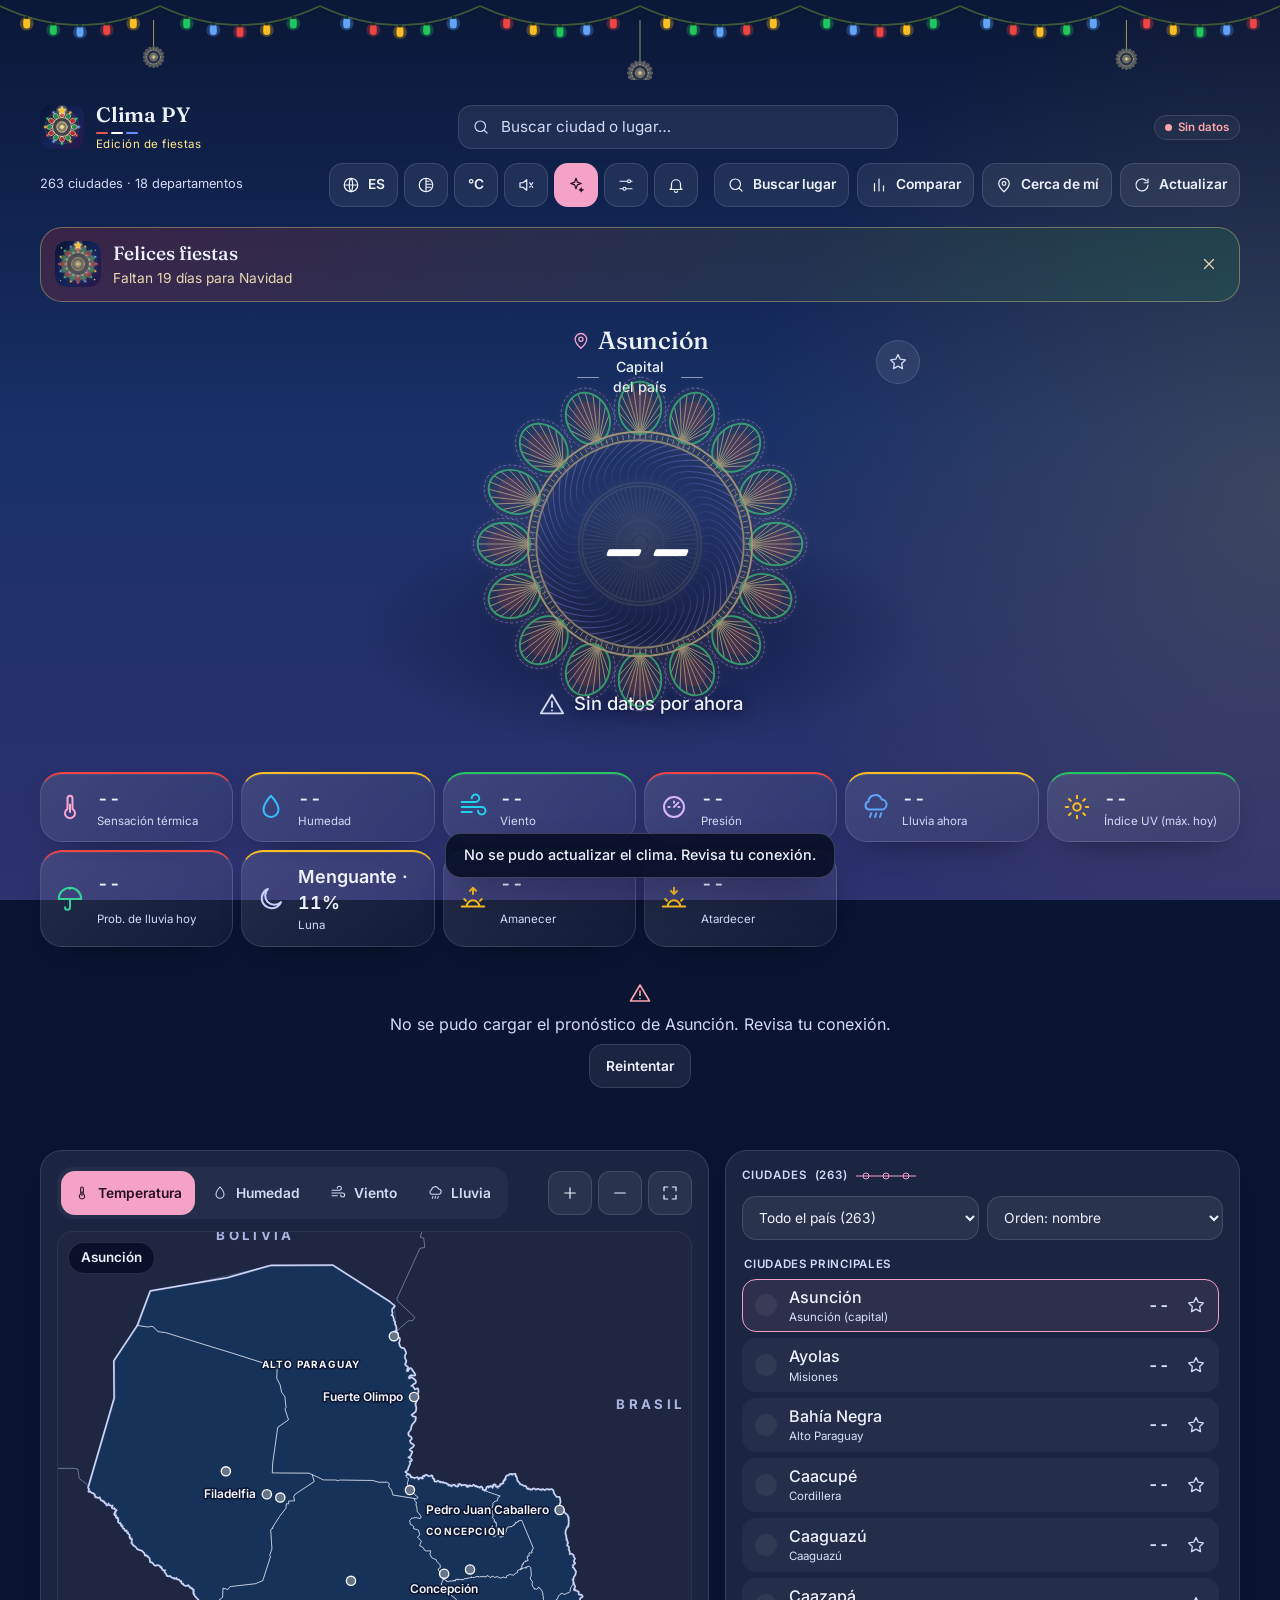
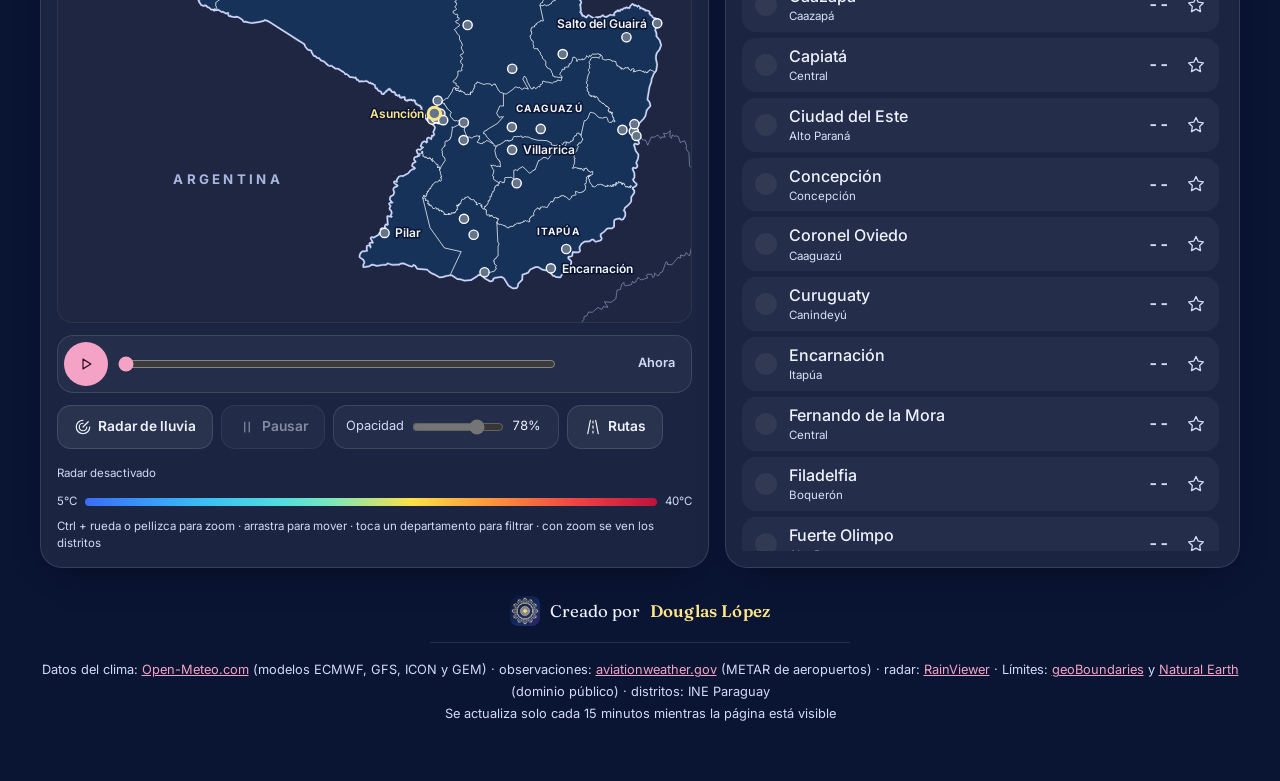
==== index.html @ 815d09cd "Firma del creador en el pie de página «Creado por Douglas López», con el ñandutí y en la tipografía " ====
<!DOCTYPE html>
<html lang="es">
<head>
<meta charset="UTF-8">
<meta name="viewport" content="width=device-width, initial-scale=1">
<meta name="color-scheme" content="dark light">
<meta name="theme-color" content="#0a1433">
<title>Clima PY</title>
<meta name="description" content="Clima PY: pronóstico y mapa del tiempo de las ciudades de Paraguay">
<meta name="application-name" content="Clima PY">
<meta name="apple-mobile-web-app-title" content="Clima PY">
<link rel="manifest" href="manifest.webmanifest">
<link rel="icon" href="icono.svg" type="image/svg+xml">
<link rel="alternate icon" href="icono-192.png" type="image/png">
<link rel="apple-touch-icon" href="apple-touch-icon.png">
<script>try{document.documentElement.dataset.tema=localStorage.getItem("clima-py-tema")==="claro"?"claro":"oscuro"}catch(e){}</script>
<link rel="preload" href="fonts/fraunces-latin-wght-normal.woff2" as="font" type="font/woff2" crossorigin>
<link rel="stylesheet" href="estilos.css">
</head>
<body>
<!-- NANDUTI:INICIO -->
<svg id="nanduti-sprite" width="0" height="0" style="position:absolute" aria-hidden="true" focusable="false"><defs><radialGradient id="ndPortadaBrillo" cx=".5" cy=".5" r=".5"><stop offset="0" style="stop-color:var(--nd-centro);stop-opacity:.5"/><stop offset="1" style="stop-color:var(--nd-centro);stop-opacity:0"/></radialGradient><symbol id="nanduti-portada" viewBox="0 0 200 200"><circle cx="100" cy="100" r="52" fill="url(#ndPortadaBrillo)"/><g fill="none" stroke-linecap="round" stroke-linejoin="round"><path d="M100.00 9.97A8.53 7.50 -90.00 1 0 100.00 27.02A8.53 7.50 -90.00 1 0 100.00 9.97ZM134.45 16.83A8.53 7.50 -67.50 1 0 127.93 32.58A8.53 7.50 -67.50 1 0 134.45 16.83ZM163.66 36.34A8.53 7.50 -45.00 1 0 151.60 48.40A8.53 7.50 -45.00 1 0 163.66 36.34ZM183.17 65.55A8.53 7.50 -22.50 1 0 167.42 72.07A8.53 7.50 -22.50 1 0 183.17 65.55ZM190.03 100.00A8.53 7.50 0.00 1 0 172.97 100.00A8.53 7.50 0.00 1 0 190.03 100.00ZM183.17 134.45A8.53 7.50 22.50 1 0 167.42 127.93A8.53 7.50 22.50 1 0 183.17 134.45ZM163.66 163.66A8.53 7.50 45.00 1 0 151.60 151.60A8.53 7.50 45.00 1 0 163.66 163.66ZM134.45 183.17A8.53 7.50 67.50 1 0 127.93 167.42A8.53 7.50 67.50 1 0 134.45 183.17ZM100.00 190.03A8.53 7.50 90.00 1 0 100.00 172.97A8.53 7.50 90.00 1 0 100.00 190.03ZM65.55 183.17A8.53 7.50 112.50 1 0 72.07 167.42A8.53 7.50 112.50 1 0 65.55 183.17ZM36.34 163.66A8.53 7.50 135.00 1 0 48.40 151.60A8.53 7.50 135.00 1 0 36.34 163.66ZM16.83 134.45A8.53 7.50 157.50 1 0 32.58 127.93A8.53 7.50 157.50 1 0 16.83 134.45ZM9.97 100.00A8.53 7.50 180.00 1 0 27.02 100.00A8.53 7.50 180.00 1 0 9.97 100.00ZM16.83 65.55A8.53 7.50 202.50 1 0 32.58 72.07A8.53 7.50 202.50 1 0 16.83 65.55ZM36.34 36.34A8.53 7.50 225.00 1 0 48.40 48.40A8.53 7.50 225.00 1 0 36.34 36.34ZM65.55 16.83A8.53 7.50 247.50 1 0 72.07 32.58A8.53 7.50 247.50 1 0 65.55 16.83Z" style="fill:var(--nd-petalo);fill-opacity:var(--nd-relleno-op,.22)" stroke="none"/><path d="M100.00 36.00L87.70 22.76M100.00 36.00L87.68 17.37M100.00 36.00L89.16 12.29M100.00 36.00L91.95 8.14M100.00 36.00L95.71 5.44M100.00 36.00L100.00 4.50M100.00 36.00L104.29 5.44M100.00 36.00L108.05 8.14M100.00 36.00L110.84 12.29M100.00 36.00L112.32 17.37M100.00 36.00L112.30 22.76M124.49 40.87L118.19 23.94M124.49 40.87L120.24 18.94M124.49 40.87L123.55 14.81M124.49 40.87L127.71 12.06M124.49 40.87L132.23 11.00M124.49 40.87L136.55 11.77M124.49 40.87L140.15 14.28M124.49 40.87L142.59 18.22M124.49 40.87L143.58 23.11M124.49 40.87L143.00 28.37M124.49 40.87L140.92 33.35M145.25 54.75L145.92 36.69M145.25 54.75L149.72 32.86M145.25 54.75L154.35 30.31M145.25 54.75L159.26 29.35M145.25 54.75L163.83 30.10M145.25 54.75L167.53 32.47M145.25 54.75L169.90 36.17M145.25 54.75L170.65 40.74M145.25 54.75L169.69 45.65M145.25 54.75L167.14 50.28M145.25 54.75L163.31 54.08M159.13 75.51L166.65 59.08M159.13 75.51L171.63 57.00M159.13 75.51L176.89 56.42M159.13 75.51L181.78 57.41M159.13 75.51L185.72 59.85M159.13 75.51L188.23 63.45M159.13 75.51L189.00 67.77M159.13 75.51L187.94 72.29M159.13 75.51L185.19 76.45M159.13 75.51L181.06 79.76M159.13 75.51L176.06 81.81M164.00 100.00L177.24 87.70M164.00 100.00L182.63 87.68M164.00 100.00L187.71 89.16M164.00 100.00L191.86 91.95M164.00 100.00L194.56 95.71M164.00 100.00L195.50 100.00M164.00 100.00L194.56 104.29M164.00 100.00L191.86 108.05M164.00 100.00L187.71 110.84M164.00 100.00L182.63 112.32M164.00 100.00L177.24 112.30M159.13 124.49L176.06 118.19M159.13 124.49L181.06 120.24M159.13 124.49L185.19 123.55M159.13 124.49L187.94 127.71M159.13 124.49L189.00 132.23M159.13 124.49L188.23 136.55M159.13 124.49L185.72 140.15M159.13 124.49L181.78 142.59M159.13 124.49L176.89 143.58M159.13 124.49L171.63 143.00M159.13 124.49L166.65 140.92M145.25 145.25L163.31 145.92M145.25 145.25L167.14 149.72M145.25 145.25L169.69 154.35M145.25 145.25L170.65 159.26M145.25 145.25L169.90 163.83M145.25 145.25L167.53 167.53M145.25 145.25L163.83 169.90M145.25 145.25L159.26 170.65M145.25 145.25L154.35 169.69M145.25 145.25L149.72 167.14M145.25 145.25L145.92 163.31M124.49 159.13L140.92 166.65M124.49 159.13L143.00 171.63M124.49 159.13L143.58 176.89M124.49 159.13L142.59 181.78M124.49 159.13L140.15 185.72M124.49 159.13L136.55 188.23M124.49 159.13L132.23 189.00M124.49 159.13L127.71 187.94M124.49 159.13L123.55 185.19M124.49 159.13L120.24 181.06M124.49 159.13L118.19 176.06M100.00 164.00L112.30 177.24M100.00 164.00L112.32 182.63M100.00 164.00L110.84 187.71M100.00 164.00L108.05 191.86M100.00 164.00L104.29 194.56M100.00 164.00L100.00 195.50M100.00 164.00L95.71 194.56M100.00 164.00L91.95 191.86M100.00 164.00L89.16 187.71M100.00 164.00L87.68 182.63M100.00 164.00L87.70 177.24M75.51 159.13L81.81 176.06M75.51 159.13L79.76 181.06M75.51 159.13L76.45 185.19M75.51 159.13L72.29 187.94M75.51 159.13L67.77 189.00M75.51 159.13L63.45 188.23M75.51 159.13L59.85 185.72M75.51 159.13L57.41 181.78M75.51 159.13L56.42 176.89M75.51 159.13L57.00 171.63M75.51 159.13L59.08 166.65M54.75 145.25L54.08 163.31M54.75 145.25L50.28 167.14M54.75 145.25L45.65 169.69M54.75 145.25L40.74 170.65M54.75 145.25L36.17 169.90M54.75 145.25L32.47 167.53M54.75 145.25L30.10 163.83M54.75 145.25L29.35 159.26M54.75 145.25L30.31 154.35M54.75 145.25L32.86 149.72M54.75 145.25L36.69 145.92M40.87 124.49L33.35 140.92M40.87 124.49L28.37 143.00M40.87 124.49L23.11 143.58M40.87 124.49L18.22 142.59M40.87 124.49L14.28 140.15M40.87 124.49L11.77 136.55M40.87 124.49L11.00 132.23M40.87 124.49L12.06 127.71M40.87 124.49L14.81 123.55M40.87 124.49L18.94 120.24M40.87 124.49L23.94 118.19M36.00 100.00L22.76 112.30M36.00 100.00L17.37 112.32M36.00 100.00L12.29 110.84M36.00 100.00L8.14 108.05M36.00 100.00L5.44 104.29M36.00 100.00L4.50 100.00M36.00 100.00L5.44 95.71M36.00 100.00L8.14 91.95M36.00 100.00L12.29 89.16M36.00 100.00L17.37 87.68M36.00 100.00L22.76 87.70M40.87 75.51L23.94 81.81M40.87 75.51L18.94 79.76M40.87 75.51L14.81 76.45M40.87 75.51L12.06 72.29M40.87 75.51L11.00 67.77M40.87 75.51L11.77 63.45M40.87 75.51L14.28 59.85M40.87 75.51L18.22 57.41M40.87 75.51L23.11 56.42M40.87 75.51L28.37 57.00M40.87 75.51L33.35 59.08M54.75 54.75L36.69 54.08M54.75 54.75L32.86 50.28M54.75 54.75L30.31 45.65M54.75 54.75L29.35 40.74M54.75 54.75L30.10 36.17M54.75 54.75L32.47 32.47M54.75 54.75L36.17 30.10M54.75 54.75L40.74 29.35M54.75 54.75L45.65 30.31M54.75 54.75L50.28 32.86M54.75 54.75L54.08 36.69M75.51 40.87L59.08 33.35M75.51 40.87L57.00 28.37M75.51 40.87L56.42 23.11M75.51 40.87L57.41 18.22M75.51 40.87L59.85 14.28M75.51 40.87L63.45 11.77M75.51 40.87L67.77 11.00M75.51 40.87L72.29 12.06M75.51 40.87L76.45 14.81M75.51 40.87L79.76 18.94M75.51 40.87L81.81 23.94" style="stroke:var(--nd-hilo)" stroke-width="0.55"/><path d="M100.00 4.50A15.50 12.50 -90.00 1 0 100.00 35.50A15.50 12.50 -90.00 1 0 100.00 4.50ZM136.55 11.77A15.50 12.50 -67.50 1 0 124.68 40.41A15.50 12.50 -67.50 1 0 136.55 11.77ZM167.53 32.47A15.50 12.50 -45.00 1 0 145.61 54.39A15.50 12.50 -45.00 1 0 167.53 32.47ZM188.23 63.45A15.50 12.50 -22.50 1 0 159.59 75.32A15.50 12.50 -22.50 1 0 188.23 63.45ZM195.50 100.00A15.50 12.50 0.00 1 0 164.50 100.00A15.50 12.50 0.00 1 0 195.50 100.00ZM188.23 136.55A15.50 12.50 22.50 1 0 159.59 124.68A15.50 12.50 22.50 1 0 188.23 136.55ZM167.53 167.53A15.50 12.50 45.00 1 0 145.61 145.61A15.50 12.50 45.00 1 0 167.53 167.53ZM136.55 188.23A15.50 12.50 67.50 1 0 124.68 159.59A15.50 12.50 67.50 1 0 136.55 188.23ZM100.00 195.50A15.50 12.50 90.00 1 0 100.00 164.50A15.50 12.50 90.00 1 0 100.00 195.50ZM63.45 188.23A15.50 12.50 112.50 1 0 75.32 159.59A15.50 12.50 112.50 1 0 63.45 188.23ZM32.47 167.53A15.50 12.50 135.00 1 0 54.39 145.61A15.50 12.50 135.00 1 0 32.47 167.53ZM11.77 136.55A15.50 12.50 157.50 1 0 40.41 124.68A15.50 12.50 157.50 1 0 11.77 136.55ZM4.50 100.00A15.50 12.50 180.00 1 0 35.50 100.00A15.50 12.50 180.00 1 0 4.50 100.00ZM11.77 63.45A15.50 12.50 202.50 1 0 40.41 75.32A15.50 12.50 202.50 1 0 11.77 63.45ZM32.47 32.47A15.50 12.50 225.00 1 0 54.39 54.39A15.50 12.50 225.00 1 0 32.47 32.47ZM63.45 11.77A15.50 12.50 247.50 1 0 75.32 40.41A15.50 12.50 247.50 1 0 63.45 11.77Z" style="stroke:var(--nd-anillo)" stroke-width="1.1"/><path d="M100.00 1.90A18.10 15.10 -90.00 1 0 100.00 38.10A18.10 15.10 -90.00 1 0 100.00 1.90ZM137.54 9.37A18.10 15.10 -67.50 1 0 123.69 42.81A18.10 15.10 -67.50 1 0 137.54 9.37ZM169.37 30.63A18.10 15.10 -45.00 1 0 143.77 56.23A18.10 15.10 -45.00 1 0 169.37 30.63ZM190.63 62.46A18.10 15.10 -22.50 1 0 157.19 76.31A18.10 15.10 -22.50 1 0 190.63 62.46ZM198.10 100.00A18.10 15.10 0.00 1 0 161.90 100.00A18.10 15.10 0.00 1 0 198.10 100.00ZM190.63 137.54A18.10 15.10 22.50 1 0 157.19 123.69A18.10 15.10 22.50 1 0 190.63 137.54ZM169.37 169.37A18.10 15.10 45.00 1 0 143.77 143.77A18.10 15.10 45.00 1 0 169.37 169.37ZM137.54 190.63A18.10 15.10 67.50 1 0 123.69 157.19A18.10 15.10 67.50 1 0 137.54 190.63ZM100.00 198.10A18.10 15.10 90.00 1 0 100.00 161.90A18.10 15.10 90.00 1 0 100.00 198.10ZM62.46 190.63A18.10 15.10 112.50 1 0 76.31 157.19A18.10 15.10 112.50 1 0 62.46 190.63ZM30.63 169.37A18.10 15.10 135.00 1 0 56.23 143.77A18.10 15.10 135.00 1 0 30.63 169.37ZM9.37 137.54A18.10 15.10 157.50 1 0 42.81 123.69A18.10 15.10 157.50 1 0 9.37 137.54ZM1.90 100.00A18.10 15.10 180.00 1 0 38.10 100.00A18.10 15.10 180.00 1 0 1.90 100.00ZM9.37 62.46A18.10 15.10 202.50 1 0 42.81 76.31A18.10 15.10 202.50 1 0 9.37 62.46ZM30.63 30.63A18.10 15.10 225.00 1 0 56.23 56.23A18.10 15.10 225.00 1 0 30.63 30.63ZM62.46 9.37A18.10 15.10 247.50 1 0 76.31 42.81A18.10 15.10 247.50 1 0 62.46 9.37Z" style="stroke:var(--nd-trama)" stroke-width="0.55" stroke-dasharray="1.2 1.8"/><path d="M136.00 100.00Q150.84 95.92 154.66 127.08M135.76 104.18Q150.97 101.85 151.15 133.24M135.03 108.30Q150.41 107.76 146.94 138.96M133.83 112.31Q149.17 113.56 142.10 144.14M132.17 116.16Q147.26 119.17 136.69 148.73M130.08 119.78Q144.71 124.53 130.79 152.66M127.58 123.14Q141.56 129.56 124.46 155.88M124.70 126.19Q137.85 134.18 117.81 158.34M121.50 128.88Q133.63 138.34 110.92 160.01M118.00 131.18Q128.95 141.99 103.88 160.88M114.26 133.06Q123.88 145.06 96.78 160.92M110.32 134.49Q118.48 147.53 89.73 160.13M106.25 135.45Q112.84 149.36 82.82 158.53M102.09 135.94Q107.02 150.51 76.14 156.14M97.91 135.94Q101.11 150.99 69.79 152.99M93.75 135.45Q95.19 150.77 63.84 149.13M89.68 134.49Q89.32 149.87 58.38 144.60M85.74 133.06Q83.61 148.29 53.48 139.46M82.00 131.18Q78.11 146.06 49.22 133.80M78.50 128.88Q72.91 143.21 45.64 127.67M75.30 126.19Q68.08 139.77 42.79 121.17M72.42 123.14Q63.68 135.80 40.72 114.39M69.92 119.78Q59.77 131.34 39.45 107.41M67.83 116.16Q56.40 126.46 39.00 100.33M66.17 112.31Q53.62 121.22 39.37 93.25M64.97 108.30Q51.47 115.69 40.57 86.25M64.24 104.18Q49.98 109.95 42.57 79.45M64.00 100.00Q49.16 104.08 45.34 72.92M64.24 95.82Q49.03 98.15 48.85 66.76M64.97 91.70Q49.59 92.24 53.06 61.04M66.17 87.69Q50.83 86.44 57.90 55.86M67.83 83.84Q52.74 80.83 63.31 51.27M69.92 80.22Q55.29 75.47 69.21 47.34M72.42 76.86Q58.44 70.44 75.54 44.12M75.30 73.81Q62.15 65.82 82.19 41.66M78.50 71.12Q66.37 61.66 89.08 39.99M82.00 68.82Q71.05 58.01 96.12 39.12M85.74 66.94Q76.12 54.94 103.22 39.08M89.68 65.51Q81.52 52.47 110.27 39.87M93.75 64.55Q87.16 50.64 117.18 41.47M97.91 64.06Q92.98 49.49 123.86 43.86M102.09 64.06Q98.89 49.01 130.21 47.01M106.25 64.55Q104.81 49.23 136.16 50.87M110.32 65.51Q110.68 50.13 141.62 55.40M114.26 66.94Q116.39 51.71 146.52 60.54M118.00 68.82Q121.89 53.94 150.78 66.20M121.50 71.12Q127.09 56.79 154.36 72.33M124.70 73.81Q131.92 60.23 157.21 78.83M127.58 76.86Q136.32 64.20 159.28 85.61M130.08 80.22Q140.23 68.66 160.55 92.59M132.17 83.84Q143.60 73.54 161.00 99.67M133.83 87.69Q146.38 78.78 160.63 106.75M135.03 91.70Q148.53 84.31 159.43 113.75M135.76 95.82Q150.02 90.05 157.43 120.55" style="stroke:var(--nd-trama)" stroke-width="0.55"/><path d="M162.00 100.00L164.50 100.00M161.92 103.24L164.41 103.38M161.66 106.48L164.15 106.74M161.24 109.70L163.71 110.09M160.65 112.89L163.09 113.41M159.89 116.05L162.30 116.69M158.97 119.16L161.34 119.93M157.88 122.22L160.22 123.11M156.64 125.22L158.92 126.23M155.24 128.15L157.47 129.28M153.69 131.00L155.86 132.25M152.00 133.77L154.09 135.13M150.16 136.44L152.18 137.91M148.18 139.02L150.13 140.59M146.07 141.49L147.93 143.16M143.84 143.84L145.61 145.61M141.49 146.07L143.16 147.93M139.02 148.18L140.59 150.13M136.44 150.16L137.91 152.18M133.77 152.00L135.13 154.09M131.00 153.69L132.25 155.86M128.15 155.24L129.28 157.47M125.22 156.64L126.23 158.92M122.22 157.88L123.11 160.22M119.16 158.97L119.93 161.34M116.05 159.89L116.69 162.30M112.89 160.65L113.41 163.09M109.70 161.24L110.09 163.71M106.48 161.66L106.74 164.15M103.24 161.92L103.38 164.41M100.00 162.00L100.00 164.50M96.76 161.92L96.62 164.41M93.52 161.66L93.26 164.15M90.30 161.24L89.91 163.71M87.11 160.65L86.59 163.09M83.95 159.89L83.31 162.30M80.84 158.97L80.07 161.34M77.78 157.88L76.89 160.22M74.78 156.64L73.77 158.92M71.85 155.24L70.72 157.47M69.00 153.69L67.75 155.86M66.23 152.00L64.87 154.09M63.56 150.16L62.09 152.18M60.98 148.18L59.41 150.13M58.51 146.07L56.84 147.93M56.16 143.84L54.39 145.61M53.93 141.49L52.07 143.16M51.82 139.02L49.87 140.59M49.84 136.44L47.82 137.91M48.00 133.77L45.91 135.13M46.31 131.00L44.14 132.25M44.76 128.15L42.53 129.28M43.36 125.22L41.08 126.23M42.12 122.22L39.78 123.11M41.03 119.16L38.66 119.93M40.11 116.05L37.70 116.69M39.35 112.89L36.91 113.41M38.76 109.70L36.29 110.09M38.34 106.48L35.85 106.74M38.08 103.24L35.59 103.38M38.00 100.00L35.50 100.00M38.08 96.76L35.59 96.62M38.34 93.52L35.85 93.26M38.76 90.30L36.29 89.91M39.35 87.11L36.91 86.59M40.11 83.95L37.70 83.31M41.03 80.84L38.66 80.07M42.12 77.78L39.78 76.89M43.36 74.78L41.08 73.77M44.76 71.85L42.53 70.72M46.31 69.00L44.14 67.75M48.00 66.23L45.91 64.87M49.84 63.56L47.82 62.09M51.82 60.98L49.87 59.41M53.93 58.51L52.07 56.84M56.16 56.16L54.39 54.39M58.51 53.93L56.84 52.07M60.98 51.82L59.41 49.87M63.56 49.84L62.09 47.82M66.23 48.00L64.87 45.91M69.00 46.31L67.75 44.14M71.85 44.76L70.72 42.53M74.78 43.36L73.77 41.08M77.78 42.12L76.89 39.78M80.84 41.03L80.07 38.66M83.95 40.11L83.31 37.70M87.11 39.35L86.59 36.91M90.30 38.76L89.91 36.29M93.52 38.34L93.26 35.85M96.76 38.08L96.62 35.59M100.00 38.00L100.00 35.50M103.24 38.08L103.38 35.59M106.48 38.34L106.74 35.85M109.70 38.76L110.09 36.29M112.89 39.35L113.41 36.91M116.05 40.11L116.69 37.70M119.16 41.03L119.93 38.66M122.22 42.12L123.11 39.78M125.22 43.36L126.23 41.08M128.15 44.76L129.28 42.53M131.00 46.31L132.25 44.14M133.77 48.00L135.13 45.91M136.44 49.84L137.91 47.82M139.02 51.82L140.59 49.87M141.49 53.93L143.16 52.07M143.84 56.16L145.61 54.39M146.07 58.51L147.93 56.84M148.18 60.98L150.13 59.41M150.16 63.56L152.18 62.09M152.00 66.23L154.09 64.87M153.69 69.00L155.86 67.75M155.24 71.85L157.47 70.72M156.64 74.78L158.92 73.77M157.88 77.78L160.22 76.89M158.97 80.84L161.34 80.07M159.89 83.95L162.30 83.31M160.65 87.11L163.09 86.59M161.24 90.30L163.71 89.91M161.66 93.52L164.15 93.26M161.92 96.76L164.41 96.62" style="stroke:var(--nd-hilo)" stroke-width="0.55"/><path d="M106.00 100A6.00 6.00 0 1 0 94.00 100A6.00 6.00 0 1 0 106.00 100ZM114.00 100A14.00 14.00 0 1 0 86.00 100A14.00 14.00 0 1 0 114.00 100ZM134.00 100A34.00 34.00 0 1 0 66.00 100A34.00 34.00 0 1 0 134.00 100ZM136.00 100A36.00 36.00 0 1 0 64.00 100A36.00 36.00 0 1 0 136.00 100ZM161.00 100A61.00 61.00 0 1 0 39.00 100A61.00 61.00 0 1 0 161.00 100ZM166.00 100A66.00 66.00 0 1 0 34.00 100A66.00 66.00 0 1 0 166.00 100Z" style="stroke:var(--nd-hilo)" stroke-width="1.1"/><path d="M106.00 100.00L134.00 100.00M105.98 100.52L133.87 102.96M105.91 101.04L133.48 105.90M105.80 101.55L132.84 108.80M105.64 102.05L131.95 111.63M105.44 102.54L130.81 114.37M105.20 103.00L129.44 117.00M104.91 103.44L127.85 119.50M104.60 103.86L126.05 121.85M104.24 104.24L124.04 124.04M103.86 104.60L121.85 126.05M103.44 104.91L119.50 127.85M103.00 105.20L117.00 129.44M102.54 105.44L114.37 130.81M102.05 105.64L111.63 131.95M101.55 105.80L108.80 132.84M101.04 105.91L105.90 133.48M100.52 105.98L102.96 133.87M100.00 106.00L100.00 134.00M99.48 105.98L97.04 133.87M98.96 105.91L94.10 133.48M98.45 105.80L91.20 132.84M97.95 105.64L88.37 131.95M97.46 105.44L85.63 130.81M97.00 105.20L83.00 129.44M96.56 104.91L80.50 127.85M96.14 104.60L78.15 126.05M95.76 104.24L75.96 124.04M95.40 103.86L73.95 121.85M95.09 103.44L72.15 119.50M94.80 103.00L70.56 117.00M94.56 102.54L69.19 114.37M94.36 102.05L68.05 111.63M94.20 101.55L67.16 108.80M94.09 101.04L66.52 105.90M94.02 100.52L66.13 102.96M94.00 100.00L66.00 100.00M94.02 99.48L66.13 97.04M94.09 98.96L66.52 94.10M94.20 98.45L67.16 91.20M94.36 97.95L68.05 88.37M94.56 97.46L69.19 85.63M94.80 97.00L70.56 83.00M95.09 96.56L72.15 80.50M95.40 96.14L73.95 78.15M95.76 95.76L75.96 75.96M96.14 95.40L78.15 73.95M96.56 95.09L80.50 72.15M97.00 94.80L83.00 70.56M97.46 94.56L85.63 69.19M97.95 94.36L88.37 68.05M98.45 94.20L91.20 67.16M98.96 94.09L94.10 66.52M99.48 94.02L97.04 66.13M100.00 94.00L100.00 66.00M100.52 94.02L102.96 66.13M101.04 94.09L105.90 66.52M101.55 94.20L108.80 67.16M102.05 94.36L111.63 68.05M102.54 94.56L114.37 69.19M103.00 94.80L117.00 70.56M103.44 95.09L119.50 72.15M103.86 95.40L121.85 73.95M104.24 95.76L124.04 75.96M104.60 96.14L126.05 78.15M104.91 96.56L127.85 80.50M105.20 97.00L129.44 83.00M105.44 97.46L130.81 85.63M105.64 97.95L131.95 88.37M105.80 98.45L132.84 91.20M105.91 98.96L133.48 94.10M105.98 99.48L133.87 97.04" style="stroke:var(--nd-centro)" stroke-width="0.55"/></g><circle cx="100" cy="100" r="4.5" style="fill:var(--nd-centro)"/></symbol></defs></svg>
<!-- NANDUTI:FIN -->
<!-- ICONOS:INICIO (generado por scripts/iconos.mjs; no editar a mano) -->
<svg id="iconos" xmlns="http://www.w3.org/2000/svg" aria-hidden="true" style="position:absolute;width:0;height:0;overflow:hidden">
  <symbol id="i-despejado" viewBox="0 0 24 24"><path d="M12 8a4 4 0 1 0 0 8a4 4 0 1 0 0-8zM12 2v2M12 20v2M4.9 4.9l1.4 1.4M17.7 17.7l1.4 1.4M2 12h2M20 12h2M4.9 19.1l1.4-1.4M17.7 6.3l1.4-1.4"/></symbol>
  <symbol id="i-noche-clara" viewBox="0 0 24 24"><path d="M20 14.5A8 8 0 1 1 9.5 4a6.5 6.5 0 0 0 10.5 10.5z"/></symbol>
  <symbol id="i-parcial" viewBox="0 0 24 24"><path d="M9 5.5a3.5 3.5 0 1 0 0 7a3.5 3.5 0 1 0 0-7zM9 1.5v1.5M3 9H1.5M4.8 4.8l1 1M13.2 4.8l-1 1" style="stroke:var(--ic-2,currentColor)"/><path d="M17 20H9.5a3.2 3.2 0 0 1-.6-6.3 4.2 4.2 0 0 1 8 .9A2.8 2.8 0 0 1 17 20z"/></symbol>
  <symbol id="i-parcial-noche" viewBox="0 0 24 24"><path d="M11 8.5A4.5 4.5 0 1 1 5.5 3a3.6 3.6 0 0 0 5.5 5.5z" style="stroke:var(--ic-2,currentColor)"/><path d="M17 20H9.5a3.2 3.2 0 0 1-.6-6.3 4.2 4.2 0 0 1 8 .9A2.8 2.8 0 0 1 17 20z"/></symbol>
  <symbol id="i-nublado" viewBox="0 0 24 24"><path d="M7 18h10a4 4 0 0 0 .4-8 5.5 5.5 0 0 0-10.6 1.6A3.3 3.3 0 0 0 7 18z"/></symbol>
  <symbol id="i-niebla" viewBox="0 0 24 24"><path d="M5 8h14M3 12h18M5 16h14M8 20h8"/></symbol>
  <symbol id="i-llovizna" viewBox="0 0 24 24"><path d="M7 14h10a4 4 0 0 0 .4-8 5.5 5.5 0 0 0-10.6 1.6A3.3 3.3 0 0 0 7 14z"/><path d="M9 18v.01M13 18v.01M17 18v.01M11 21v.01M15 21v.01" style="stroke:var(--ic-2,currentColor)"/></symbol>
  <symbol id="i-lluvia" viewBox="0 0 24 24"><path d="M7 14h10a4 4 0 0 0 .4-8 5.5 5.5 0 0 0-10.6 1.6A3.3 3.3 0 0 0 7 14z"/><path d="M9 17l-1 3M13 17l-1 3M17 17l-1 3" style="stroke:var(--ic-2,currentColor)"/></symbol>
  <symbol id="i-tormenta" viewBox="0 0 24 24"><path d="M7 13h10a4 4 0 0 0 .4-8 5.5 5.5 0 0 0-10.6 1.6A3.3 3.3 0 0 0 7 13z"/><path d="M13 13l-3 4.5h4l-3 4.5" style="stroke:var(--ic-2,currentColor)"/></symbol>
  <symbol id="i-granizo" viewBox="0 0 24 24"><path d="M7 14h10a4 4 0 0 0 .4-8 5.5 5.5 0 0 0-10.6 1.6A3.3 3.3 0 0 0 7 14z"/><path d="M9 17.5a1 1 0 1 0 0 2a1 1 0 1 0 0-2zM15 17.5a1 1 0 1 0 0 2a1 1 0 1 0 0-2zM12 20a1 1 0 1 0 0 2a1 1 0 1 0 0-2z" style="stroke:var(--ic-2,currentColor)"/></symbol>
  <symbol id="i-viento" viewBox="0 0 24 24"><path d="M3 8h11a3 3 0 1 0-3-3M3 12h16a3 3 0 1 1-3 3M3 16h8"/></symbol>
  <symbol id="i-calor" viewBox="0 0 24 24"><path d="M10 13.5V5a2 2 0 0 1 4 0v8.5a4 4 0 1 1-4 0zM12 10v6M18 5l2-1M18 9h2"/></symbol>
  <symbol id="i-frio" viewBox="0 0 24 24"><path d="M12 3v18M4.2 7.5l15.6 9M4.2 16.5l15.6-9M10 4.5l2 2 2-2M10 19.5l2-2 2 2"/></symbol>
  <symbol id="i-amanecer" viewBox="0 0 24 24"><path d="M3 18h18M7 18a5 5 0 0 1 10 0M12 3v5M9.5 5.5L12 3l2.5 2.5M5 12l1.4 1.4M19 12l-1.4 1.4"/></symbol>
  <symbol id="i-atardecer" viewBox="0 0 24 24"><path d="M3 18h18M7 18a5 5 0 0 1 10 0M12 3v5M9.5 5.5L12 8l2.5-2.5M5 12l1.4 1.4M19 12l-1.4 1.4"/></symbol>
  <symbol id="i-humedad" viewBox="0 0 24 24"><path d="M12 3s6 6.5 6 11a6 6 0 0 1-12 0c0-4.5 6-11 6-11z"/></symbol>
  <symbol id="i-sensacion" viewBox="0 0 24 24"><path d="M10 13.5V5a2 2 0 0 1 4 0v8.5a4 4 0 1 1-4 0zM12 10v6"/></symbol>
  <symbol id="i-presion" viewBox="0 0 24 24"><path d="M12 20a8 8 0 1 0 0-16a8 8 0 1 0 0 16zM12 12l3.5-3.5M7.5 12h1M15.5 12h1M12 7.5v1"/></symbol>
  <symbol id="i-uv" viewBox="0 0 24 24"><path d="M12 9a3 3 0 1 0 0 6a3 3 0 1 0 0-6zM12 3v2M12 19v2M5.6 5.6L7 7M17 17l1.4 1.4M3 12h2M19 12h2M5.6 18.4L7 17M17 7l1.4-1.4"/></symbol>
  <symbol id="i-hoja" viewBox="0 0 24 24"><path d="M5 19c0-8 5-13 14-14-1 9-6 14-14 14zM5 19l7-7"/></symbol>
  <symbol id="i-buscar" viewBox="0 0 24 24"><path d="M11 4a7 7 0 1 0 0 14a7 7 0 1 0 0-14zM20 20l-3.5-3.5"/></symbol>
  <symbol id="i-ajustes" viewBox="0 0 24 24"><path d="M4 7h10M18 7h2M4 17h4M12 17h8M16 5a2 2 0 1 0 0 4a2 2 0 1 0 0-4zM10 15a2 2 0 1 0 0 4a2 2 0 1 0 0-4z"/></symbol>
  <symbol id="i-ubicacion" viewBox="0 0 24 24"><path d="M12 21s-7-6.2-7-11a7 7 0 0 1 14 0c0 4.8-7 11-7 11zM12 7.5a2.5 2.5 0 1 0 0 5a2.5 2.5 0 1 0 0-5z"/></symbol>
  <symbol id="i-sonido" viewBox="0 0 24 24"><path d="M4 9v6h4l5 4V5L8 9H4zM16 9a4 4 0 0 1 0 6M19 6a8 8 0 0 1 0 12"/></symbol>
  <symbol id="i-silencio" viewBox="0 0 24 24"><path d="M4 9v6h4l5 4V5L8 9H4zM17 9l4 6M21 9l-4 6"/></symbol>
  <symbol id="i-animacion" viewBox="0 0 24 24"><path d="M12 3l1.8 5.2L19 10l-5.2 1.8L12 17l-1.8-5.2L5 10l5.2-1.8zM19 16l.7 1.8 1.8.7-1.8.7-.7 1.8-.7-1.8-1.8-.7 1.8-.7z"/></symbol>
  <symbol id="i-avisos" viewBox="0 0 24 24"><path d="M6 16v-5a6 6 0 0 1 12 0v5l2 2H4zM10 20a2 2 0 0 0 4 0"/></symbol>
  <symbol id="i-tema" viewBox="0 0 24 24"><path d="M12 3a9 9 0 1 0 0 18a9 9 0 1 0 0-18zM12 3v18M12 7h4M12 11h7M12 15h6"/></symbol>
  <symbol id="i-idioma" viewBox="0 0 24 24"><path d="M12 3a9 9 0 1 0 0 18a9 9 0 1 0 0-18zM3 12h18M12 3c3 3 3 15 0 18M12 3c-3 3-3 15 0 18"/></symbol>
  <symbol id="i-favorito" viewBox="0 0 24 24"><path d="M12 3l2.7 5.6 6.1.9-4.4 4.3 1 6.1L12 17l-5.4 2.9 1-6.1-4.4-4.3 6.1-.9z"/></symbol>
  <symbol id="i-favorito-lleno" viewBox="0 0 24 24"><path d="M12 3l2.7 5.6 6.1.9-4.4 4.3 1 6.1L12 17l-5.4 2.9 1-6.1-4.4-4.3 6.1-.9z" style="fill:currentColor"/></symbol>
  <symbol id="i-compartir" viewBox="0 0 24 24"><path d="M12 3v12M8 7l4-4 4 4M5 13v6a2 2 0 0 0 2 2h10a2 2 0 0 0 2-2v-6"/></symbol>
  <symbol id="i-mapa" viewBox="0 0 24 24"><path d="M9 4L3 6v14l6-2 6 2 6-2V4l-6 2-6-2zM9 4v14M15 6v14"/></symbol>
  <symbol id="i-ciudades" viewBox="0 0 24 24"><path d="M8 6h13M8 12h13M8 18h13M4 6h.01M4 12h.01M4 18h.01"/></symbol>
  <symbol id="i-comparar" viewBox="0 0 24 24"><path d="M6 20V10M12 20V4M18 20v-7"/></symbol>
  <symbol id="i-radar" viewBox="0 0 24 24"><path d="M12 12l7-7M21 12a9 9 0 1 1-9-9M17 12a5 5 0 1 1-5-5"/></symbol>
  <symbol id="i-cerrar" viewBox="0 0 24 24"><path d="M6 6l12 12M18 6L6 18"/></symbol>
  <symbol id="i-clima" viewBox="0 0 24 24"><path d="M9 5.5a3.5 3.5 0 1 0 0 7a3.5 3.5 0 1 0 0-7zM9 2v1.5M3.5 9H2M5 5l1 1M13 5l-1 1"/><path d="M17 20H9.5a3.2 3.2 0 0 1-.6-6.3 4.2 4.2 0 0 1 8 .9A2.8 2.8 0 0 1 17 20z"/></symbol>
  <symbol id="i-actualizar" viewBox="0 0 24 24"><path d="M20 12a8 8 0 1 1-2.3-5.7M20 4v5h-5"/></symbol>
  <symbol id="i-instalar" viewBox="0 0 24 24"><path d="M12 4v11M7.5 10.5 12 15l4.5-4.5M5 19.5h14"/></symbol>
  <symbol id="i-mas" viewBox="0 0 24 24"><path d="M12 5v14M5 12h14"/></symbol>
  <symbol id="i-menos" viewBox="0 0 24 24"><path d="M5 12h14"/></symbol>
  <symbol id="i-encuadrar" viewBox="0 0 24 24"><path d="M4 9V4h5M15 4h5v5M20 15v5h-5M9 20H4v-5"/></symbol>
  <symbol id="i-reproducir" viewBox="0 0 24 24"><path d="M8 5.5v13l10.5-6.5z"/></symbol>
  <symbol id="i-pausa" viewBox="0 0 24 24"><path d="M9 5.5v13M15 5.5v13"/></symbol>
  <symbol id="i-ruta" viewBox="0 0 24 24"><path d="M8.5 3 5 21M15.5 3 19 21M12 4v2.5M12 10.5v3M12 17.5V20"/></symbol>
  <symbol id="i-ojo" viewBox="0 0 24 24"><path d="M2.5 12S6 5.5 12 5.5 21.5 12 21.5 12 18 18.5 12 18.5 2.5 12 2.5 12zM12 9a3 3 0 1 0 0 6a3 3 0 1 0 0-6z"/></symbol>
  <symbol id="i-aviso" viewBox="0 0 24 24"><path d="M12 4 2.5 20h19zM12 10v4.5M12 17.5v.01"/></symbol>
  <symbol id="i-dato" viewBox="0 0 24 24"><path d="M3 12h4l2-6 4 12 2-6h6"/></symbol>
  <symbol id="i-bombilla" viewBox="0 0 24 24"><path d="M9 18h6M10 21h4M12 3a6 6 0 0 0-3.5 10.9c.6.5 1 1.2 1 2V16h5v-.1c0-.8.4-1.5 1-2A6 6 0 0 0 12 3z"/></symbol>
  <symbol id="i-musica" viewBox="0 0 24 24"><path d="M9 18V5l11-2v13M9 18a3 3 0 1 1-6 0a3 3 0 0 1 6 0zM20 16a3 3 0 1 1-6 0a3 3 0 0 1 6 0z"/></symbol>
  <symbol id="i-calendario" viewBox="0 0 24 24"><path d="M5 5h14a1 1 0 0 1 1 1v13a1 1 0 0 1-1 1H5a1 1 0 0 1-1-1V6a1 1 0 0 1 1-1zM4 10h16M8.5 3v4M15.5 3v4"/></symbol>
  <symbol id="i-fuegos" viewBox="0 0 24 24"><path d="M12 9V3M14.1 9.9l4.3-4.3M15 12h6M14.1 14.1l4.3 4.3M12 15v6M9.9 14.1l-4.3 4.3M9 12H3M9.9 9.9 5.6 5.6"/></symbol>
  <symbol id="i-menu" viewBox="0 0 24 24"><path d="M4 7h16M4 12h16M4 17h16"/></symbol>
  <symbol id="i-paraguas" viewBox="0 0 24 24"><path d="M12 3a9 9 0 0 1 9 9H3a9 9 0 0 1 9-9zM12 3v1M12 12v6.5a2 2 0 0 1-4 0"/></symbol>
  <symbol id="i-reloj" viewBox="0 0 24 24"><path d="M12 3a9 9 0 1 0 0 18a9 9 0 1 0 0-18zM12 7.5V12l3 2"/></symbol>
  <symbol id="i-dia" viewBox="0 0 24 24"><path d="M12 8a4 4 0 1 0 0 8a4 4 0 1 0 0-8zM12 2v2M12 20v2M4.9 4.9l1.4 1.4M17.7 17.7l1.4 1.4M2 12h2M20 12h2M4.9 19.1l1.4-1.4M17.7 6.3l1.4-1.4"/></symbol>
  <symbol id="i-noche" viewBox="0 0 24 24"><path d="M20 14.5A8 8 0 1 1 9.5 4a6.5 6.5 0 0 0 10.5 10.5z"/></symbol>
  <symbol id="i-despejado-noche" viewBox="0 0 24 24"><path d="M20 14.5A8 8 0 1 1 9.5 4a6.5 6.5 0 0 0 10.5 10.5z"/></symbol>
  <symbol id="i-temperatura" viewBox="0 0 24 24"><path d="M10 13.5V5a2 2 0 0 1 4 0v8.5a4 4 0 1 1-4 0zM12 10v6"/></symbol>
  <symbol id="i-aire" viewBox="0 0 24 24"><path d="M5 19c0-8 5-13 14-14-1 9-6 14-14 14zM5 19l7-7"/></symbol>
  <symbol id="i-luna" viewBox="0 0 24 24"><path d="M20 14.5A8 8 0 1 1 9.5 4a6.5 6.5 0 0 0 10.5 10.5z"/></symbol>
</svg>
<!-- ICONOS:FIN -->
<canvas id="cielo" aria-hidden="true"></canvas>
<div class="guirnalda" id="guirnalda" aria-hidden="true"></div>
<div class="contenedor">

  <header class="cabecera">
    <button type="button" id="btnMenu" class="btn btn-menu" aria-expanded="false" aria-controls="menuPanel" aria-label="Menú: idioma, tema, sonido y más" title="Menú"><svg class="ic ic-menu" aria-hidden="true" focusable="false"><use href="#i-menu"/></svg></button>
    <div class="marca">
      <img class="logo" src="icono.svg" alt="" width="44" height="44">
      <div class="marca-txt">
        <h1>Clima PY</h1>
        <span class="bandera" aria-hidden="true"><i></i><i></i><i></i></span>
        <span class="edicion">Edición de fiestas</span>
      </div>
    </div>
    <span id="estado" class="pill carga">Cargando…</span>
    <div class="buscador"><svg class="ic ic-buscar" aria-hidden="true" focusable="false"><use href="#i-buscar"/></svg><input id="buscador" type="search" placeholder="Buscar ciudad o lugar…" aria-label="Buscar ciudad" autocomplete="off"></div>
    <!-- En el celular, esto se despliega con el botón de menú; en pantallas grandes siempre está a la vista -->
    <div class="menu-panel" id="menuPanel">
      <p class="sub"><span id="subtitulo"></span></p>
      <div class="pref"><button id="btnIdioma" class="btn" aria-label="Idioma" title="Idioma / Ñe'ẽ"><svg class="ic ic-idioma" aria-hidden="true" focusable="false"><use href="#i-idioma"/></svg><span>ES</span></button><button id="btnTema" class="btn" aria-label="Cambiar a modo claro"><svg class="ic ic-tema" aria-hidden="true" focusable="false"><use href="#i-tema"/></svg></button><button id="btnUnidad" class="btn">°C</button><button id="btnSonido" class="btn" aria-pressed="false" aria-label="Activar el sonido del clima" title="Sonido ambiente según el clima"><svg class="ic ic-silencio" aria-hidden="true" focusable="false"><use href="#i-silencio"/></svg></button><button id="btnFx" class="btn" aria-pressed="true" aria-label="Efectos del cielo" title="Efectos del cielo"><svg class="ic ic-animacion" aria-hidden="true" focusable="false"><use href="#i-animacion"/></svg></button><button id="btnAjustesAnim" class="btn" aria-haspopup="dialog" aria-controls="dlgAnim" aria-label="Ajustes de animación" title="Ajustes de animación"><svg class="ic ic-ajustes" aria-hidden="true" focusable="false"><use href="#i-ajustes"/></svg></button><button id="btnAvisos" class="btn" aria-pressed="false" aria-label="Avisos de tormenta" title="Avisar de tormentas en tus ciudades favoritas (con la app abierta)"><svg class="ic ic-avisos" aria-hidden="true" focusable="false"><use href="#i-avisos"/></svg></button><button id="btnInstalar" class="btn" hidden title="Instalar Clima PY como app"><svg class="ic ic-instalar" aria-hidden="true" focusable="false"><use href="#i-instalar"/></svg><span>Instalar</span></button></div>
      <div class="acciones">
        <button id="btnLugar" title="Busca cualquier pueblo o barrio de Paraguay"><svg class="ic ic-buscar" aria-hidden="true" focusable="false"><use href="#i-buscar"/></svg><span>Buscar lugar</span></button>
        <button id="btnComparar" title="Comparar dos o tres ciudades"><svg class="ic ic-comparar" aria-hidden="true" focusable="false"><use href="#i-comparar"/></svg><span>Comparar</span></button>
        <button id="btnUbicacion" title="Selecciona la ciudad más cercana a ti"><svg class="ic ic-ubicacion" aria-hidden="true" focusable="false"><use href="#i-ubicacion"/></svg><span>Cerca de mí</span></button>
        <button id="btnActualizar"><svg class="ic ic-actualizar" aria-hidden="true" focusable="false"><use href="#i-actualizar"/></svg><span>Actualizar</span></button>
      </div>
    </div>
  </header>
  <div class="saludo-navidad" id="saludoNavidad" role="status" hidden>
    <img src="logo-navidad.svg" alt="" width="46" height="46">
    <div class="saludo-txt"><span class="saludo-titulo">Felices fiestas</span><span class="saludo-cuenta" id="saludoCuenta"></span></div>
    <button type="button" class="btn" id="saludoCerrar" aria-label="Cerrar saludo" title="Cerrar saludo"><svg class="ic ic-cerrar" aria-hidden="true" focusable="false"><use href="#i-cerrar"/></svg></button>
  </div>
  <div id="lugares" class="lugares" hidden></div>

  <nav class="favs" id="favs" aria-label="Ciudades favoritas" hidden></nav>

  <h2 class="sr-only">Clima de la ciudad elegida</h2>
  <section class="detalle" id="detalle" aria-busy="true">
    <div class="portada" id="portada">
    <div class="detalle-cab" id="detalleCab">
      <!-- Mientras carga: el ñandutí gira (quieto con «reducir movimiento») y los datos muestran su forma -->
      <div class="hero hero-carga"><span class="carga-nanduti" aria-hidden="true"></span><p class="carga-txt">Cargando el clima…</p></div>
    </div>
    <section class="escena" id="escena" aria-label="Paisaje del clima actual">
      <canvas id="escenaCv" aria-hidden="true"></canvas>
      <div class="escena-etq" id="escenaEtq"></div>
      <div class="escena-previa" id="escenaPrevia" role="status" hidden>
        <span class="ep-txt"><svg class="ic ic-ojo" aria-hidden="true" focusable="false"><use href="#i-ojo"/></svg> <span>Vista previa:</span> <b id="epTipo"></b> · <b id="epFase"></b></span>
        <button type="button" id="epVolver" class="btn">Volver al clima real</button>
      </div>
    </section>
    </div>
    <div class="detalle-cuerpo" id="detalleCuerpo">
      <div class="datos esqueleto" aria-hidden="true"><div class="dato"><span class="esq esq-ic"></span><b><span class="esq">00000</span></b><small><span class="esq">0000000</span></small></div><div class="dato"><span class="esq esq-ic"></span><b><span class="esq">00000</span></b><small><span class="esq">0000000</span></small></div><div class="dato"><span class="esq esq-ic"></span><b><span class="esq">00000</span></b><small><span class="esq">0000000</span></small></div><div class="dato"><span class="esq esq-ic"></span><b><span class="esq">00000</span></b><small><span class="esq">0000000</span></small></div><div class="dato"><span class="esq esq-ic"></span><b><span class="esq">00000</span></b><small><span class="esq">0000000</span></small></div><div class="dato"><span class="esq esq-ic"></span><b><span class="esq">00000</span></b><small><span class="esq">0000000</span></small></div><div class="dato"><span class="esq esq-ic"></span><b><span class="esq">00000</span></b><small><span class="esq">0000000</span></small></div><div class="dato"><span class="esq esq-ic"></span><b><span class="esq">00000</span></b><small><span class="esq">0000000</span></small></div></div>
    </div>
  </section>

  <h2 class="sr-only">Resumen nacional</h2>
  <section class="stats" id="stats" aria-label="Resumen nacional">
    <div class="stat esq-stat" aria-hidden="true"><small><span class="esq">00000000000</span></small><b><span class="esq">00,0</span></b><span><span class="esq">000000000</span></span></div>
    <div class="stat esq-stat" aria-hidden="true"><small><span class="esq">00000000000</span></small><b><span class="esq">00,0</span></b><span><span class="esq">000000000</span></span></div>
    <div class="stat esq-stat" aria-hidden="true"><small><span class="esq">00000000000</span></small><b><span class="esq">00,0</span></b><span><span class="esq">000000000</span></span></div>
    <div class="stat esq-stat" aria-hidden="true"><small><span class="esq">00000000000</span></small><b><span class="esq">00,0</span></b><span><span class="esq">000000000</span></span></div>
  </section>

  <section class="tarjeta" id="comparar" hidden aria-label="Comparar ciudades">
    <div class="comp-barra">
      <h2 class="titulo-seccion">Comparar ciudades</h2>
      <div id="compSel" class="comp-sel"></div>
      <button id="compCerrar" class="btn" aria-label="Cerrar comparación"><svg class="ic ic-cerrar" aria-hidden="true" focusable="false"><use href="#i-cerrar"/></svg></button>
    </div>
    <div id="compRes"></div>
  </section>

  <main class="cuadricula">
    <section class="tarjeta" id="seccionMapa">
      <h2 class="sr-only">Mapa del clima</h2>
      <div class="mapa-barra">
        <div class="capas" id="capas" role="tablist" aria-label="Capa del mapa"></div>
        <div class="zoom">
          <button id="zMas" aria-label="Acercar"><svg class="ic ic-mas" aria-hidden="true" focusable="false"><use href="#i-mas"/></svg></button>
          <button id="zMenos" aria-label="Alejar"><svg class="ic ic-menos" aria-hidden="true" focusable="false"><use href="#i-menos"/></svg></button>
          <button id="zReset" aria-label="Ver todo el país" title="Ver todo el país"><svg class="ic ic-encuadrar" aria-hidden="true" focusable="false"><use href="#i-encuadrar"/></svg></button>
        </div>
      </div>
      <div class="mapa-contenedor" id="mapaCont">
        <svg id="mapa" tabindex="0" role="group" aria-label="Mapa de Paraguay por departamentos. Usa + y - para el zoom y las flechas para moverte."></svg>
        <div class="chip-sel" id="chipSel"></div>
        <div class="pista" id="pista">Usa Ctrl + rueda para hacer zoom</div>
        <div id="tooltip"></div>
      </div>
      <div class="reloj">
        <button id="hPlay" class="btn" aria-label="Reproducir" aria-pressed="false"><svg class="ic ic-reproducir" aria-hidden="true" focusable="false"><use href="#i-reproducir"/></svg></button>
        <input id="hSlider" type="range" min="0" max="24" step="1" value="0" aria-label="Hora del pronóstico en el mapa">
        <span id="hEtq" aria-live="polite">Ahora</span>
      </div>
      <div class="extras radar-tools">
        <button id="btnRadar" class="btn con-ic" title="Mostrar u ocultar el radar de lluvia" aria-pressed="false"><svg class="ic ic-radar" aria-hidden="true" focusable="false"><use href="#i-radar"/></svg><span>Radar de lluvia</span></button>
        <button id="btnRadarPlay" class="btn con-ic" title="Pausar la animación del radar" aria-pressed="false" disabled><svg class="ic ic-pausa" aria-hidden="true" focusable="false"><use href="#i-pausa"/></svg><span>Pausar</span></button>
        <label class="radar-opacidad" for="radarOpacidad"><span>Opacidad</span><input id="radarOpacidad" type="range" min="20" max="100" value="78" step="5" disabled><span id="radarOpacidadVal">78%</span></label>
        <button id="btnRutas" class="btn con-ic" title="Rutas principales (aproximadas)" aria-pressed="false"><svg class="ic ic-ruta" aria-hidden="true" focusable="false"><use href="#i-ruta"/></svg><span>Rutas</span></button>
        <span id="radarEtq" class="ayuda" role="status" aria-live="polite">Radar desactivado</span>
      </div>
      <div class="leyenda"><span id="legIni"></span><div class="grad" id="grad"></div><span id="legFin"></span></div>
      <p class="ayuda">Ctrl + rueda o pellizca para zoom · arrastra para mover · toca un departamento para filtrar · con zoom se ven los distritos</p>
    </section>

    <section class="tarjeta lista-caja" id="seccionLista">
      <div class="lista-wrap">
        <h2 class="titulo-seccion">Ciudades <span id="contador"></span></h2>
        <div class="lista-filtros">
          <select id="filtroDep" aria-label="Filtrar por departamento"></select>
          <select id="orden" aria-label="Ordenar ciudades">
            <option value="nombre">Orden: nombre</option>
            <option value="mayor">Mayor valor primero</option>
            <option value="menor">Menor valor primero</option>
          </select>
        </div>
        <div id="lista" role="list"></div>
      </div>
    </section>
  </main>

  <footer>
    <p class="firma"><img src="icono.svg" alt="" width="30" height="30"><span>Creado por</span> <b>Douglas López</b></p>
    Datos del clima: <a href="https://open-meteo.com/" target="_blank" rel="noopener">Open-Meteo.com</a> (modelos ECMWF, GFS, ICON y GEM) · observaciones: <a href="https://aviationweather.gov/" target="_blank" rel="noopener">aviationweather.gov</a> (METAR de aeropuertos) · radar: <a href="https://www.rainviewer.com/" target="_blank" rel="noopener">RainViewer</a> ·
    Límites: <a href="https://www.geoboundaries.org/" target="_blank" rel="noopener">geoBoundaries</a> y
    <a href="https://www.naturalearthdata.com/" target="_blank" rel="noopener">Natural Earth</a> (dominio público) · distritos: INE Paraguay<br>
    Se actualiza solo cada 15 minutos mientras la página está visible
  </footer>
</div>
<nav class="barra-nav" aria-label="Ir a una sección">
  <button data-ir="detalle" class="on"><svg class="ic ic-clima" aria-hidden="true" focusable="false"><use href="#i-clima"/></svg><span>Clima</span></button>
  <button data-ir="seccionMapa"><svg class="ic ic-mapa" aria-hidden="true" focusable="false"><use href="#i-mapa"/></svg><span>Mapa</span></button>
  <button data-ir="seccionLista"><svg class="ic ic-ciudades" aria-hidden="true" focusable="false"><use href="#i-ciudades"/></svg><span>Ciudades</span></button>
  <button id="navComparar"><svg class="ic ic-comparar" aria-hidden="true" focusable="false"><use href="#i-comparar"/></svg><span>Comparar</span></button>
</nav>
<div id="aviso" role="status"></div>
<div id="anuncio" class="sr-only" aria-live="polite"></div>

<dialog id="dlgAnim" class="hoja-anim" aria-labelledby="daTitulo">
  <form method="dialog" class="da-cab">
    <h2 id="daTitulo">Ajustes</h2>
    <button class="btn da-cerrar" value="cerrar" aria-label="Cerrar" title="Cerrar"><svg class="ic ic-cerrar" aria-hidden="true" focusable="false"><use href="#i-cerrar"/></svg></button>
  </form>
  <div class="da-pestanas" role="tablist" aria-label="Secciones de ajustes">
    <button type="button" role="tab" id="daTabAnim" aria-controls="daPanelAnim" aria-selected="true" data-da="Anim">Animación</button>
    <button type="button" role="tab" id="daTabSonido" aria-controls="daPanelSonido" aria-selected="false" tabindex="-1" data-da="Sonido">Sonido</button>
    <button type="button" role="tab" id="daTabNavidad" aria-controls="daPanelNavidad" aria-selected="false" tabindex="-1" data-da="Navidad">Navidad</button>
  </div>
  <div class="da-cuerpo">
    <p class="da-reducido" id="daReducido" hidden>Tu dispositivo pide reducir el movimiento: la animación se muestra quieta.</p>
    <div class="da-panel" id="daPanelAnim" role="tabpanel" aria-labelledby="daTabAnim">

    <fieldset class="da-grupo">
      <legend>General</legend>
      <label class="da-interr"><span>Animación</span><input type="checkbox" id="daFx" role="switch"></label>
      <label class="da-interr"><span>Fondo animado</span><input type="checkbox" id="daFondo" role="switch"></label>
      <label class="da-interr"><span>Paisaje animado</span><input type="checkbox" id="daPaisaje" role="switch"></label>
    </fieldset>

    <fieldset class="da-grupo">
      <legend>Intensidad</legend>
      <div class="da-seg">
        <label><input type="radio" name="daIntensidad" value="0.5"><span>Suave</span></label>
        <label><input type="radio" name="daIntensidad" value="1"><span>Normal</span></label>
        <label><input type="radio" name="daIntensidad" value="1.5"><span>Intensa</span></label>
      </div>
    </fieldset>

    <fieldset class="da-grupo">
      <legend>Calidad</legend>
      <div class="da-seg">
        <label><input type="radio" name="daCalidad" value="auto" aria-describedby="daCalidadAyuda"><span>Automática</span></label>
        <label><input type="radio" name="daCalidad" value="alta" aria-describedby="daCalidadAyuda"><span>Alta</span></label>
        <label><input type="radio" name="daCalidad" value="ahorro" aria-describedby="daCalidadAyuda"><span>Ahorro de batería</span></label>
      </div>
      <p class="da-ayuda" id="daCalidadAyuda"></p>
    </fieldset>

    <fieldset class="da-grupo">
      <legend>Efectos</legend>
      <div class="da-efectos" id="daEfectos">
        <label><input type="checkbox" data-efecto="lluvia"><svg class="ic ic-lluvia" aria-hidden="true" focusable="false"><use href="#i-lluvia"/></svg><span>Lluvia y granizo</span></label>
        <label><input type="checkbox" data-efecto="nubes"><svg class="ic ic-nublado" aria-hidden="true" focusable="false"><use href="#i-nublado"/></svg><span>Nubes</span></label>
        <label><input type="checkbox" data-efecto="estrellas"><svg class="ic ic-animacion" aria-hidden="true" focusable="false"><use href="#i-animacion"/></svg><span>Estrellas y luna</span></label>
        <label><input type="checkbox" data-efecto="rayos"><svg class="ic ic-tormenta" aria-hidden="true" focusable="false"><use href="#i-tormenta"/></svg><span>Relámpagos</span></label>
        <label><input type="checkbox" data-efecto="niebla"><svg class="ic ic-niebla" aria-hidden="true" focusable="false"><use href="#i-niebla"/></svg><span>Niebla</span></label>
        <label><input type="checkbox" data-efecto="fauna"><svg class="ic ic-hoja" aria-hidden="true" focusable="false"><use href="#i-hoja"/></svg><span>Aves y luciérnagas</span></label>
        <label><input type="checkbox" data-efecto="viento"><svg class="ic ic-viento" aria-hidden="true" focusable="false"><use href="#i-viento"/></svg><span>Viento</span></label>
        <label class="da-ancho"><input type="checkbox" data-efecto="especiales"><svg class="ic ic-despejado" aria-hidden="true" focusable="false"><use href="#i-despejado"/></svg><span>Efectos especiales <small>(arcoíris, estrellas fugaces, calor, lapachos)</small></span></label>
      </div>
    </fieldset>

    <fieldset class="da-grupo">
      <legend>Vista previa</legend>
      <p class="da-ayuda">Mira cómo se vería otro clima u otro momento del día. No cambia el pronóstico.</p>
      <div class="da-sub" id="daTipoEtq">Clima</div>
      <div class="da-chips" role="radiogroup" aria-labelledby="daTipoEtq">
        <label><input type="radio" name="daTipo" value="despejado"><span><svg class="ic ic-despejado" aria-hidden="true" focusable="false"><use href="#i-despejado"/></svg><span>Despejado</span></span></label>
        <label><input type="radio" name="daTipo" value="parcial"><span><svg class="ic ic-parcial" aria-hidden="true" focusable="false"><use href="#i-parcial"/></svg><span>Parcialmente nublado</span></span></label>
        <label><input type="radio" name="daTipo" value="nublado"><span><svg class="ic ic-nublado" aria-hidden="true" focusable="false"><use href="#i-nublado"/></svg><span>Nublado</span></span></label>
        <label><input type="radio" name="daTipo" value="lluvia"><span><svg class="ic ic-lluvia" aria-hidden="true" focusable="false"><use href="#i-lluvia"/></svg><span>Lluvia</span></span></label>
        <label><input type="radio" name="daTipo" value="tormenta"><span><svg class="ic ic-tormenta" aria-hidden="true" focusable="false"><use href="#i-tormenta"/></svg><span>Tormenta</span></span></label>
        <label><input type="radio" name="daTipo" value="niebla"><span><svg class="ic ic-niebla" aria-hidden="true" focusable="false"><use href="#i-niebla"/></svg><span>Niebla</span></span></label>
      </div>
      <div class="da-sub" id="daFaseEtq">Momento del día</div>
      <div class="da-chips" role="radiogroup" aria-labelledby="daFaseEtq">
        <label><input type="radio" name="daFase" value="amanecer"><span><svg class="ic ic-amanecer" aria-hidden="true" focusable="false"><use href="#i-amanecer"/></svg><span>Amanecer</span></span></label>
        <label><input type="radio" name="daFase" value="dia"><span><svg class="ic ic-despejado" aria-hidden="true" focusable="false"><use href="#i-despejado"/></svg><span>Día</span></span></label>
        <label><input type="radio" name="daFase" value="atardecer"><span><svg class="ic ic-atardecer" aria-hidden="true" focusable="false"><use href="#i-atardecer"/></svg><span>Atardecer</span></span></label>
        <label><input type="radio" name="daFase" value="noche"><span><svg class="ic ic-noche-clara" aria-hidden="true" focusable="false"><use href="#i-noche-clara"/></svg><span>Noche</span></span></label>
      </div>
      <div class="da-previa-pie">
        <span class="da-ayuda" id="daPreviaEstado" aria-live="polite">Mostrando el clima real.</span>
        <button type="button" class="btn" id="daPreviaVolver">Volver al clima real</button>
      </div>
    </fieldset>
    </div>
    <div class="da-panel" id="daPanelSonido" role="tabpanel" aria-labelledby="daTabSonido" hidden>
    <fieldset class="da-grupo">
      <legend>Sonido</legend>
      <label class="da-vol" for="daVolumen"><span>Volumen</span><input type="range" id="daVolumen" min="0" max="100" step="5" aria-describedby="daVolAyuda"><output id="daVolumenVal" for="daVolumen">60%</output></label>
      <p class="da-ayuda" id="daVolAyuda">El sonido se enciende con el botón de sonido de arriba.</p>
    </fieldset>


    </div>
    <div class="da-panel" id="daPanelNavidad" role="tabpanel" aria-labelledby="daTabNavidad" hidden>
    <div class="da-nv-intro"><img src="icono-navidad.svg" alt="" width="44" height="44"><span>Decoración de fiestas del 1 de diciembre al 6 de enero. Todo es opcional.</span></div>
    <fieldset class="da-grupo">
      <legend>Decoración navideña</legend>
      <div class="da-seg">
        <label><input type="radio" name="daNavidad" value="auto" aria-describedby="daNavidadAyuda"><span>Automática</span></label>
        <label><input type="radio" name="daNavidad" value="si" aria-describedby="daNavidadAyuda"><span>Siempre</span></label>
        <label><input type="radio" name="daNavidad" value="no" aria-describedby="daNavidadAyuda"><span>Nunca</span></label>
      </div>
      <p class="da-ayuda" id="daNavidadAyuda">Automática: del 1 de diciembre al 6 de enero (Reyes).</p>
    </fieldset>
    <fieldset class="da-grupo da-lista">
      <legend>Detalles</legend>
        <label class="da-interr"><span class="da-interr-txt"><svg class="ic ic-bombilla" aria-hidden="true" focusable="false"><use href="#i-bombilla"/></svg><span><span class="da-interr-tit">Luces que parpadean</span><small>Parpadeo suave y encadenado de la guirnalda</small></span></span><input type="checkbox" id="daNvParpadeo" role="switch"></label>
        <label class="da-interr"><span class="da-interr-txt"><svg class="ic ic-musica" aria-hidden="true" focusable="false"><use href="#i-musica"/></svg><span><span class="da-interr-tit">Música navideña</span><small>Caja de música suave mientras la app está abierta</small></span></span><input type="checkbox" id="daNvMusica" role="switch"></label>
        <label class="da-vol da-vol-musica" for="daVolMusica"><span>Volumen de la música</span><input type="range" id="daVolMusica" min="0" max="100" step="5"><output id="daVolMusicaVal" for="daVolMusica">60%</output></label>
        <label class="da-interr"><span class="da-interr-txt"><svg class="ic ic-calendario" aria-hidden="true" focusable="false"><use href="#i-calendario"/></svg><span><span class="da-interr-tit">Cuenta regresiva</span><small>Días que faltan para Navidad y Año Nuevo</small></span></span><input type="checkbox" id="daNvCuenta" role="switch"></label>
        <label class="da-interr"><span class="da-interr-txt"><svg class="ic ic-fuegos" aria-hidden="true" focusable="false"><use href="#i-fuegos"/></svg><span><span class="da-interr-tit">Fuegos artificiales en Año Nuevo</span><small>En el paisaje, la noche del 31 y el 1 de enero</small></span></span><input type="checkbox" id="daNvFuegos" role="switch"></label>
    </fieldset>
    </div>

    <div class="da-pie">
      <button type="button" class="btn" id="daRestablecer">Restablecer valores predeterminados</button>
      <form method="dialog"><button class="btn da-listo" value="listo">Listo</button></form>
    </div>
  </div>
</dialog>

<script src="geo.js"></script>
<script src="app.js"></script>
</body>
</html>
---- estilos.css ----
/* Clima PY — estilos «Cristal guaraní»
   Noche azul y vidrio, con el ñandutí como motivo y el rosa del lapacho como acento. Sin emojis: íconos lineales propios
   (sprite <svg id="iconos"> de index.html, generado por scripts/iconos.mjs). Modo oscuro por defecto.
   Ordenados por componentes. Lo que define el estilo (colores, tipografía, radios, sombras, vidrio, espaciado y movimiento)
   está en los TOKENS de la sección 1; el modo claro solo redefine tokens, salvo el dibujo del mapa.

    1. Fuentes y tokens       6. Encabezado              11. Mapa, reloj y radar      16. Barra inferior (celular)
    2. Base                   7. Detalle (cabecera)      12. Lista de ciudades        17. Panel ⚙️ de ajustes
    3. Íconos                 8. Escena (paisaje)        13. Comparar                 18. Navidad
    4. Controles              9. Detalle (cuerpo)        14. Avisos y pie             19. Movimiento
    5. Superficies           10. Resumen y favoritas     15. Objetivos táctiles
*/

/* ============ 1. FUENTES Y TOKENS ============ */
/* Inter y Fraunces variables (licencias OFL en fonts/). Subconjunto latin + las letras del guaraní ĩ ũ ẽ ỹ y la tilde de g̃ */
@font-face { font-family: "Inter"; font-style: normal; font-weight: 100 900; font-display: swap; src: url("fonts/inter-latin-wght-normal.woff2") format("woff2");
  unicode-range: U+0000-00FF, U+0131, U+0152-0153, U+02BB-02BC, U+02C6, U+02DA, U+02DC, U+0304, U+0308, U+0329, U+2000-206F, U+20AC, U+2122, U+2191, U+2193, U+2212, U+2215, U+FEFF, U+FFFD; }
@font-face { font-family: "Inter"; font-style: normal; font-weight: 100 900; font-display: swap; src: url("fonts/inter-vietnamese-wght-normal.woff2") format("woff2");
  unicode-range: U+0128-0129, U+0168-0169, U+0303, U+1EBC-1EBD, U+1EF8-1EF9; }
@font-face { font-family: "Fraunces"; font-style: normal; font-weight: 100 900; font-display: swap; src: url("fonts/fraunces-latin-wght-normal.woff2") format("woff2");
  unicode-range: U+0000-00FF, U+0131, U+0152-0153, U+02BB-02BC, U+02C6, U+02DA, U+02DC, U+0304, U+0308, U+0329, U+2000-206F, U+20AC, U+2122, U+2191, U+2193, U+2212, U+2215, U+FEFF, U+FFFD; }
@font-face { font-family: "Fraunces"; font-style: normal; font-weight: 100 900; font-display: swap; src: url("fonts/fraunces-vietnamese-wght-normal.woff2") format("woff2");
  unicode-range: U+0102-0103, U+0110-0111, U+0128-0129, U+0168-0169, U+01A0-01A1, U+01AF-01B0, U+0300-0301, U+0303-0304, U+0308-0309, U+0323, U+0329, U+1EA0-1EF9, U+20AB; }

/* Colores del cielo que pone el script según el clima (registrados para que cambien con un fundido) */
@property --c1 { syntax: '<color>'; inherits: true; initial-value: #0c2a4d; }
@property --c2 { syntax: '<color>'; inherits: true; initial-value: #1b5384; }
@property --c3 { syntax: '<color>'; inherits: true; initial-value: #2a78ad; }

:root {
  color-scheme: dark;
  /* --- Página --- */
  --fondo-html: #0a1433;
  --fondo-1: #0a1433; --fondo-2: #172a63; --fondo-3: #2b2463;      /* degradado de la noche azul */
  --tinte-cielo: 16%;                                             /* cuánto tiñe el clima real al fondo (siempre oscuro: el texto no pierde contraste) */
  --cielo-canvas-opacidad: 0.8;
  --halo: rgba(244, 163, 198, 0.16);                              /* resplandor lapacho detrás del contenido */
  /* --- Superficies y texto --- */
  --vidrio: rgba(255, 255, 255, 0.07);
  --vidrio-2: rgba(255, 255, 255, 0.045);                         /* dentro de una superficie */
  --vidrio-hover: rgba(255, 255, 255, 0.11);
  --borde: rgba(255, 255, 255, 0.12);
  --borde-fuerte: rgba(255, 255, 255, 0.2);
  --texto: #eef2ff;
  --suave: #d2daf6;   /* un poco más claro que el #c3cdf0 de la guía: en celular el fondo es más claro y pasan los hilos del ñandutí */
  --temp: #ffffff;
  /* portada: ñandutí a color (dorado, rosa y violeta), sombra de la temperatura y la píldora de sensación */
  --nd-petalo: #e879f9; --nd-hilo: #f3d58a; --nd-anillo: #f9a8d4; --nd-trama: #a78bfa; --nd-centro: #fde68a;
  --nd-op: 0.62; --nd-brillo: rgba(244, 163, 198, 0.4); --nd-relleno-op: 0.24; --temp-sombra: rgba(10, 20, 51, 0.65); --pill-portada: rgba(10, 20, 51, 0.55); --velo-portada: rgba(10, 20, 51, 0.7);
  /* tarjetas de vidrio y la hora «Ahora» */
  --tarjeta-fondo: linear-gradient(140deg, rgba(255, 255, 255, 0.1), rgba(255, 255, 255, 0.035));
  --tarjeta-sombra: inset 0 1px 0 rgba(255, 255, 255, 0.08), 0 14px 34px -22px rgba(0, 0, 0, 0.75);
  --ahora-fondo: linear-gradient(180deg, rgba(244, 163, 198, 0.24), rgba(244, 163, 198, 0.07)); --ahora-borde: rgba(244, 163, 198, 0.65); --ahora-texto: #ffe6f0;
  /* un color por dato (íconos de las tarjetas) */
  --c-sens: #f9a8d4; --c-hum: #38bdf8; --c-vie: #22d3ee; --c-pre: #d8b4fe; --c-llu: #60a5fa; --c-uv: #fbbf24; --c-par: #34d399; --c-vis: #a5b4fc; --c-luna: #e2e8f0; --c-aire: #86efac;
  --acento: #f4a3c6;                                              /* rosa lapacho */
  --acento-texto: #2a0f1f;
  --celeste: #93c5fd;
  --dorado: #fde68a;
  --sel: #fde68a;                                                 /* ciudad elegida en el mapa y la lista */
  --ok: #86efac; --aviso: #fcd34d; --error: #fda4af;
  /* --- Estado activo (pestaña, capa, botón encendido, barra inferior) --- */
  --activo-fondo: #f4a3c6; --activo-texto: #2a0f1f;
  /* --- Bandera bajo el logotipo --- */
  --bandera-1: #e8574c; --bandera-2: #ffffff; --bandera-3: #6c8cff;
  /* --- Avisos --- */
  --aviso-fondo: rgba(232, 87, 76, 0.14); --aviso-borde: rgba(232, 87, 76, 0.35); --aviso-texto: #fecdd3; --aviso-ic: #fda4af;
  /* --- Íconos del clima y de los datos --- */
  --c-sol: #fde68a; --c-luna: #c7d2fe; --c-nube: #e2e8f0; --c-niebla: #cbd5e1; --c-llovizna: #93c5fd; --c-lluvia: #7dd3fc;
  --c-tormenta: #c4b5fd; --c-granizo: #bae6fd; --c-frio: #bae6fd; --c-calor: #fca5a5; --c-viento: #a5f3fc; --c-dato: #93c5fd;
  /* --- Ñandutí (marca de agua, separadores, carga) --- */
  --nanduti: #c7d2fe; --nanduti-opacidad: 0.16;
  /* --- Cuadros flotantes, barra inferior y panel --- */
  --flotante-fondo: rgba(9, 16, 42, 0.94); --nav-fondo: rgba(9, 16, 42, 0.82); --dialogo-fondo: #111a3d; --velo: rgba(4, 8, 22, 0.62);
  --mapa-fondo: rgba(5, 10, 32, 0.45);
  /* --- Esqueletos --- */
  --esq-base: rgba(255, 255, 255, 0.06); --esq-brillo: rgba(255, 255, 255, 0.16);
  /* --- Navidad --- */
  --nv-rojo: #ef4444; --nv-oro: #fbbf24; --nv-verde: #22c55e; --nv-azul: #60a5fa; --nv-texto: #e9d9b0;

  /* --- Tipografía: Fraunces (títulos, temperatura, logotipo) + Inter --- */
  --fuente: "Inter", system-ui, -apple-system, "Segoe UI", Roboto, sans-serif;
  --fuente-titulo: "Fraunces", Georgia, "Times New Roman", serif;
  --t-temp: clamp(5.4rem, 24vw, 7.4rem);
  --t-ciudad: 1.55rem;
  --t-logo: 1.3rem;
  --t-control: 0.86rem;
  --t-chico: 0.8rem;
  --t-mini: 0.72rem;

  /* --- Espaciado (escala de 4 px) --- */
  --e-1: 4px; --e-2: 8px; --e-3: 12px; --e-4: 16px; --e-5: 20px; --e-6: 24px; --e-8: 32px;
  --hueco-seccion: var(--e-5);
  --relleno-pagina: clamp(16px, 3vw, 32px);

  /* --- Radios --- */
  --r-s: 12px; --r-m: 14px; --r: 16px; --r-l: 22px; --r-xl: 28px; --r-pill: 999px;

  /* --- Sombras y vidrio (el desenfoque solo en piezas chicas: barra inferior, panel, flotantes) --- */
  --sombra: 0 14px 34px -22px rgba(0, 0, 0, 0.75);
  --sombra-flotante: 0 18px 40px -16px rgba(0, 0, 0, 0.7);
  --desenfoque: blur(14px) saturate(1.3);

  /* --- Movimiento --- */
  --d-1: 0.15s; --d-2: 0.22s; --d-3: 0.32s; --d-entrada: 0.5s; --d-escalon: 0.04s; --d-cielo: 3.5s;
  --curva: ease; --curva-salida: cubic-bezier(0.2, 0.7, 0.2, 1);
  --presion: scale(0.96); --desplaza-entrada: 6px;
}

:root[data-tema=claro] {
  color-scheme: light;
  --fondo-html: #eef3ff;
  --fondo-1: #eef3ff; --fondo-2: #fff8f1; --fondo-3: #fdeef4;
  --tinte-cielo: 0%;
  --cielo-canvas-opacidad: 0.35;
  --halo: rgba(190, 58, 124, 0.08);
  --vidrio: #ffffff;
  --vidrio-2: rgba(11, 42, 111, 0.045);
  --vidrio-hover: rgba(11, 42, 111, 0.07);
  --borde: rgba(20, 33, 61, 0.12);
  --borde-fuerte: rgba(20, 33, 61, 0.22);
  --texto: #14213d;
  --suave: #475569;
  --temp: #0b2a6f;
  --nd-petalo: #a21caf; --nd-hilo: #b45309; --nd-anillo: #be185d; --nd-trama: #6d28d9; --nd-centro: #d97706;
  --nd-op: 0.3; --nd-brillo: transparent; --nd-relleno-op: 0.14; --temp-sombra: rgba(255, 255, 255, 0.9); --pill-portada: rgba(255, 255, 255, 0.85); --velo-portada: rgba(255, 255, 255, 0.7);
  --tarjeta-fondo: #ffffff; --tarjeta-sombra: 0 6px 16px -10px rgba(11, 42, 111, 0.35);
  --ahora-fondo: rgba(0, 56, 168, 0.07); --ahora-borde: rgba(0, 56, 168, 0.45); --ahora-texto: #0038a8;
  --c-sens: #be185d; --c-hum: #0369a1; --c-vie: #0e7490; --c-pre: #7e22ce; --c-llu: #1d4ed8; --c-uv: #b45309; --c-par: #047857; --c-vis: #4338ca; --c-luna: #475569; --c-aire: #15803d;
  --acento: #a8306d;                                              /* lapacho oscuro (algo más que #be3a7c de la guía, para AA en los enlaces) */
  --acento-texto: #ffffff;
  --celeste: #1d4ed8;
  --dorado: #92400e;
  --sel: #b45309;
  --ok: #166534; --aviso: #92400e; --error: #b91c1c;
  --activo-fondo: #0038a8; --activo-texto: #ffffff;
  --bandera-1: #d52b1e; --bandera-2: #c9d2e3; --bandera-3: #0038a8;
  --aviso-fondo: #fde2e4; --aviso-borde: rgba(185, 28, 28, 0.25); --aviso-texto: #7f1d1d; --aviso-ic: #b91c1c;
  --c-sol: #b45309; --c-luna: #4f46e5; --c-nube: #475569; --c-niebla: #475569; --c-llovizna: #0369a1; --c-lluvia: #0369a1;
  --c-tormenta: #6d28d9; --c-granizo: #0369a1; --c-frio: #0369a1; --c-calor: #b91c1c; --c-viento: #0e7490; --c-dato: #1d4ed8;
  --nanduti: #0038a8; --nanduti-opacidad: 0.10;
  --flotante-fondo: rgba(255, 255, 255, 0.97); --nav-fondo: rgba(255, 255, 255, 0.94); --dialogo-fondo: #ffffff; --velo: rgba(20, 33, 61, 0.45);
  --mapa-fondo: #e6edfb;
  --esq-base: rgba(11, 42, 111, 0.06); --esq-brillo: rgba(11, 42, 111, 0.14);
  --nv-texto: #7c2d12;
  --sombra: 0 6px 16px -10px rgba(11, 42, 111, 0.35);
  --sombra-flotante: 0 12px 28px -14px rgba(11, 42, 111, 0.45);
}

/* ============ 2. BASE ============ */
* { box-sizing: border-box; margin: 0; padding: 0; }
[hidden] { display: none !important; }
html { scroll-behavior: smooth; background: var(--fondo-html); }
body {
  font-family: var(--fuente); color: var(--texto); min-height: 100vh; padding: var(--relleno-pagina);
  -webkit-font-smoothing: antialiased; overflow-wrap: anywhere; line-height: 1.45;
  /* noche azul, apenas teñida por el clima real (--c1..3 los pone el script y cambian con un fundido lento) */
  background:
    radial-gradient(60vmax 60vmax at 100% 55%, var(--halo), transparent 70%) fixed,
    linear-gradient(180deg, color-mix(in oklab, var(--c1) var(--tinte-cielo), var(--fondo-1)) 0%,
      color-mix(in oklab, var(--c2) var(--tinte-cielo), var(--fondo-2)) 48%,
      color-mix(in oklab, var(--c3) var(--tinte-cielo), var(--fondo-3)) 100%) fixed;
  transition: --c1 var(--d-cielo) ease, --c2 var(--d-cielo) ease, --c3 var(--d-cielo) ease;
}
#cielo { position: fixed; inset: 0; width: 100%; height: 100%; z-index: 0; pointer-events: none; opacity: var(--cielo-canvas-opacidad); }
.contenedor { position: relative; z-index: 1; max-width: 1200px; margin: 0 auto; display: flex; flex-direction: column; gap: var(--hueco-seccion); }
button, input, select { font: inherit; color: inherit; }
button { cursor: pointer; }
button:disabled { cursor: default; opacity: 0.5; }
a { color: var(--acento); }
a:hover { color: color-mix(in oklab, var(--acento) 70%, var(--texto)); }
:focus-visible { outline: 2px solid var(--acento); outline-offset: 3px; }
input::placeholder { color: var(--suave); opacity: 1; }
.sr-only { position: absolute; width: 1px; height: 1px; overflow: hidden; clip: rect(0 0 0 0); white-space: nowrap; }
h1, h2, h3 { font-weight: 600; }
/* Título de sección con la roseta del ñandutí como separador */
h2, .titulo-seccion { font-size: var(--t-mini); font-weight: 600; letter-spacing: 0.08em; text-transform: uppercase; color: var(--suave); display: flex; align-items: center; gap: var(--e-2); }
.titulo-seccion::after { content: ""; width: 60px; height: 8px; flex: none; background: var(--acento);
  -webkit-mask: url("data:image/svg+xml,%3Csvg xmlns='http://www.w3.org/2000/svg' viewBox='0 0 60 8'%3E%3Cg fill='none' stroke='%23000' stroke-width='1'%3E%3Cpath d='M0 4H60'/%3E%3Ccircle cx='10' cy='4' r='3'/%3E%3Ccircle cx='30' cy='4' r='3'/%3E%3Ccircle cx='50' cy='4' r='3'/%3E%3C/g%3E%3C/svg%3E") center / contain no-repeat;
          mask: url("data:image/svg+xml,%3Csvg xmlns='http://www.w3.org/2000/svg' viewBox='0 0 60 8'%3E%3Cg fill='none' stroke='%23000' stroke-width='1'%3E%3Cpath d='M0 4H60'/%3E%3Ccircle cx='10' cy='4' r='3'/%3E%3Ccircle cx='30' cy='4' r='3'/%3E%3Ccircle cx='50' cy='4' r='3'/%3E%3C/g%3E%3C/svg%3E") center / contain no-repeat; }

/* ============ 3. ÍCONOS ============ */
.ic { width: 1.15em; height: 1.15em; flex: none; display: inline-block; vertical-align: -0.2em; fill: none; stroke: currentColor; stroke-width: 1.6; stroke-linecap: round; stroke-linejoin: round; overflow: visible; }
/* colores de los íconos del clima (las partes con segundo color usan --ic-2) */
.ic-despejado.ic-clima, .ic-clima.ic-dia { color: var(--c-sol); }
.ic-noche-clara.ic-clima { color: var(--c-luna); }
.ic-parcial.ic-clima { color: var(--c-nube); --ic-2: var(--c-sol); }
.ic-parcial-noche.ic-clima { color: var(--c-nube); --ic-2: var(--c-luna); }
.ic-nublado.ic-clima { color: var(--c-nube); }
.ic-niebla.ic-clima { color: var(--c-niebla); }
.ic-llovizna.ic-clima { color: var(--c-nube); --ic-2: var(--c-llovizna); }
.ic-lluvia.ic-clima { color: var(--c-lluvia); }
.ic-tormenta.ic-clima { color: var(--c-nube); --ic-2: var(--c-tormenta); }
.ic-granizo.ic-clima { color: var(--c-nube); --ic-2: var(--c-granizo); }
.ic-frio.ic-clima { color: var(--c-frio); }
.ic-sensacion.ic-clima, .ic-aviso.ic-clima { color: var(--suave); }
/* esperando datos: un circulito que late */
.ic-espera { width: 1.15em; height: 1.15em; border-radius: 50%; background: var(--esq-base); }
@media (forced-colors: active) { .ic { stroke: CanvasText; } }

/* ============ 4. CONTROLES ============ */
.btn, .acciones button, .capa, .pestana {
  display: inline-flex; align-items: center; justify-content: center; gap: var(--e-2); min-height: 44px; padding: 0 var(--e-4);
  border-radius: var(--r-m); border: 1px solid var(--borde); background: var(--vidrio); color: var(--texto);
  font-size: var(--t-control); font-weight: 600; line-height: 1.2; text-align: center;
  transition: transform var(--d-1), background-color var(--d-2), border-color var(--d-2), color var(--d-2), box-shadow var(--d-2);
}
:root[data-tema=claro] .btn, :root[data-tema=claro] .acciones button { box-shadow: var(--sombra); }
.btn:hover:not(:disabled), .acciones button:hover:not(:disabled), .capa:hover, .pestana:hover { border-color: var(--borde-fuerte); background-color: var(--vidrio-hover); }
.btn:active:not(:disabled), .acciones button:active, .capa:active, .pestana:active { transform: var(--presion); }
.btn.on, .capa.on, .pestana.on, .btn[aria-pressed=true] { background: var(--activo-fondo); color: var(--activo-texto); border-color: transparent; }
.btn .ic, .acciones button .ic { width: 18px; height: 18px; }
select { min-height: 44px; padding: 0 var(--e-3); border-radius: var(--r-m); border: 1px solid var(--borde); background-color: var(--vidrio); font-size: var(--t-control); }
select option { background: var(--dialogo-fondo); color: var(--texto); }
.pill { display: inline-flex; align-items: center; gap: 6px; padding: 3px 10px; border-radius: var(--r-pill); font-size: var(--t-mini); font-weight: 600; border: 1px solid var(--borde); background: var(--vidrio-2); }
.pill::before { content: ""; width: 7px; height: 7px; border-radius: 50%; background: currentColor; }
.pill.ok { color: var(--ok); } .pill.viejo { color: var(--aviso); } .pill.error { color: var(--error); } .pill.carga { color: var(--suave); }

/* ============ 5. SUPERFICIES ============ */
.tarjeta { background: var(--vidrio); border: 1px solid var(--borde); border-radius: var(--r-l); padding: var(--e-4); box-shadow: var(--sombra); min-width: 0; }
.vacio { display: flex; flex-direction: column; align-items: center; gap: var(--e-2); text-align: center; color: var(--suave); padding: 22px 10px; border-radius: var(--r); }
.vacio .ic { width: 24px; height: 24px; color: var(--aviso-ic); }
[aria-busy=true] > .vacio { background: linear-gradient(100deg, transparent 30%, var(--esq-base) 50%, transparent 70%) 0 0 / 220% 100%; animation: brilla 1.6s linear infinite; }
.esq { color: transparent !important; border-radius: 8px; background: linear-gradient(90deg, var(--esq-base), var(--esq-brillo), var(--esq-base)); background-size: 200% 100%; animation: brillo 1.3s linear infinite; }
.esqueleto { pointer-events: none; }
.esq-ic { display: block; width: 18px; height: 18px; border-radius: 50%; }
.esq-stat .esq, .esqueleto .dato .esq { display: inline-block; line-height: 1.1; }
/* Ñandutí: indicador de carga (gira; quieto con «reducir movimiento») */
.carga-nanduti { display: block; width: 76px; height: 76px; margin: 0 auto; background: var(--nanduti); opacity: 0.6;
  -webkit-mask: url("logo-nanduti-hilos.svg") center / contain no-repeat; mask: url("logo-nanduti-hilos.svg") center / contain no-repeat; }
.carga-txt { color: var(--suave); font-size: var(--t-chico); margin-top: var(--e-3); text-align: center; }

/* ============ 6. BARRA SUPERIOR Y MENÚ ============ */
/* Pantalla grande: marca · buscador · estado, y debajo las preferencias y los accesos (todo a la vista).
   Celular: menú · marca · estado, el buscador debajo y lo demás dentro del menú desplegable (#btnMenu). */
.cabecera { display: grid; grid-template-columns: auto minmax(0, 1fr) auto; grid-template-areas: "marca buscador estado" "panel panel panel"; gap: var(--e-3) var(--e-5); align-items: center; }
.btn-menu { grid-area: menu; display: none; }
.marca { grid-area: marca; display: flex; align-items: center; gap: var(--e-3); min-width: 0; }
.logo { width: 44px; height: 44px; border-radius: 12px; flex: none; }
.marca-txt { display: flex; flex-direction: column; line-height: 1.1; }
h1 { font-family: var(--fuente-titulo); font-weight: 600; font-size: var(--t-logo); letter-spacing: -0.01em; color: var(--texto); }
.bandera { display: flex; gap: 3px; margin-top: 5px; }
.bandera i { width: 12px; height: 2px; border-radius: 1px; background: var(--bandera-1); }
.bandera i:nth-child(2) { background: var(--bandera-2); } .bandera i:nth-child(3) { background: var(--bandera-3); }
.edicion { display: none; font-size: var(--t-mini); color: var(--dorado); margin-top: 4px; letter-spacing: 0.04em; }
#estado { grid-area: estado; justify-self: end; }
.buscador { grid-area: buscador; justify-self: center; width: 100%; max-width: 440px; position: relative; min-width: 0; }
.menu-panel { grid-area: panel; display: flex; flex-wrap: wrap; align-items: center; gap: var(--e-2) var(--e-4); }
.sub { color: var(--suave); font-size: var(--t-chico); margin-right: auto; }
.pref { display: flex; flex-wrap: wrap; gap: 6px; }
.pref .btn { min-width: 44px; padding: 0 var(--e-3); }
.pref .btn .ic { width: 18px; height: 18px; }
.acciones { display: flex; flex-wrap: wrap; gap: var(--e-2); min-width: 0; }
.acciones button { padding: 0 var(--e-3); white-space: nowrap; }
#btnIdioma { white-space: nowrap; }
.buscador .ic { position: absolute; left: 14px; top: 50%; translate: 0 -50%; width: 18px; height: 18px; color: var(--suave); pointer-events: none; }
.buscador input { width: 100%; min-height: 44px; padding: 0 var(--e-4) 0 42px; border-radius: var(--r-m); border: 1px solid var(--borde); background: var(--vidrio); font-size: 0.95rem; }
:root[data-tema=claro] .buscador input { box-shadow: var(--sombra); }
.buscador input:focus-visible { outline: 2px solid var(--acento); outline-offset: 2px; }
.lugares { display: flex; flex-wrap: wrap; gap: var(--e-2); align-items: center; }
@media (max-width: 900px) {
  .cabecera { grid-template-columns: 44px minmax(0, 1fr) auto; grid-template-areas: "menu marca estado" "buscador buscador buscador" "panel panel panel"; gap: var(--e-3); }
  .btn-menu { display: inline-grid; place-items: center; width: 44px; height: 44px; padding: 0; border-radius: 50%; }
  .btn-menu .ic { width: 20px; height: 20px; }
  .cabecera.menu-abierto .btn-menu { background: var(--activo-fondo); color: var(--activo-texto); border-color: transparent; }
  .logo { width: 36px; height: 36px; border-radius: 10px; }
  h1 { font-size: 1.35rem; }
  .buscador { max-width: none; }
  /* el menú: una hoja de vidrio bajo la barra superior */
  .menu-panel { display: none; flex-direction: column; align-items: stretch; gap: var(--e-3); padding: var(--e-4); border-radius: var(--r-l);
    background: var(--flotante-fondo); border: 1px solid var(--borde); box-shadow: var(--sombra-flotante); }
  .cabecera.menu-abierto .menu-panel { display: flex; }
  .pref { display: grid; grid-template-columns: repeat(4, minmax(0, 1fr)); }
  .pref .btn { padding: 0 var(--e-2); }
  .acciones { display: grid; grid-template-columns: repeat(4, minmax(0, 1fr)); }
  /* las cuatro acciones son una barra de herramientas: ícono arriba, texto corto abajo */
  .acciones button { flex-direction: column; gap: 3px; min-height: 58px; padding: 6px 4px; font-size: var(--t-mini); white-space: normal; overflow-wrap: normal; }
}
@media (max-width: 440px) {
  .marca-txt { position: absolute; width: 1px; height: 1px; overflow: hidden; clip-path: inset(50%); white-space: nowrap; }
  #estado { font-size: var(--t-mini); padding-inline: 10px; }
}
@media (max-width: 330px) {
  .cabecera { grid-template-columns: 44px minmax(0, 1fr); grid-template-areas: "menu marca" "estado estado" "buscador buscador" "panel panel"; }
  #estado { justify-self: start; }
}
@media (max-width: 360px) { .acciones button { padding: 6px 1px; font-size: 0.66rem; letter-spacing: -0.01em; } }
@media (prefers-reduced-motion: no-preference) { .cabecera.menu-abierto .menu-panel { animation: menu-entra var(--d-2) var(--ease-salida, ease-out); } }
@keyframes menu-entra { from { opacity: 0; transform: translateY(-6px); } }

/* ============ 7. PORTADA: ciudad, ñandutí y temperatura sobre el paisaje ============ */
/* Capas: 1) el cielo animado de toda la página (#cielo); 2) la franja de paisaje (#escena, un solo canvas que se reutiliza para
   todas las ciudades y cambia con el clima y la hora); 3) el ñandutí, fijo, que solo cambia su brillo con el clima; 4) los datos. */
.detalle { display: grid; grid-template-columns: minmax(0, 1fr); grid-template-areas: "portada" "cuerpo"; gap: 0; --solape: clamp(28px, 8vw, 56px); }
.portada { grid-area: portada; position: relative; isolation: isolate; padding-bottom: clamp(70px, 18vw, 120px); }
.detalle-cab { position: relative; z-index: 1; min-width: 0; }
.detalle-cuerpo { grid-area: cuerpo; position: relative; z-index: 1; display: flex; flex-direction: column; gap: var(--e-3); min-width: 0; margin-top: calc(-1 * var(--solape)); }
.hero { position: relative; display: flex; flex-direction: column; align-items: center; text-align: center; gap: var(--e-1); padding: var(--e-1) 0 0; }
/* velo muy suave detrás del estado, la máx/mín y la sensación: se leen igual sobre una nube blanca o un cielo claro de día */
.hero:not(.hero-carga)::after { content: ""; position: absolute; z-index: -1; left: 50%; bottom: -30px; width: min(560px, calc(100% + 2 * var(--relleno-pagina))); height: 230px; translate: -50% 0; pointer-events: none;
  background: radial-gradient(closest-side, var(--velo-portada), transparent); }
.hero-carga { min-height: 300px; justify-content: center; }
.ciudad-fila { display: grid; grid-template-columns: 44px minmax(0, 1fr) 44px; align-items: center; gap: var(--e-2); width: 100%; max-width: 560px; }
.hero-lado { display: flex; justify-content: center; }
.ciudad-centro { display: flex; flex-direction: column; align-items: center; min-width: 0; gap: 2px; }
.ciudad-nombre { display: block; max-width: 100%; text-align: center; font-family: var(--fuente-titulo); font-weight: 500;
  font-size: var(--t-ciudad); letter-spacing: -0.01em; line-height: 1.15; overflow-wrap: break-word; }
.ciudad-nombre.largo { font-size: clamp(1.2rem, 5.6vw, 1.45rem); }
/* el ícono va pegado a la primera palabra (dentro del texto), así un nombre largo en dos líneas sigue centrado */
.ciudad-nombre .ic { display: inline-block; width: 0.8em; height: 0.8em; margin-right: 0.3em; vertical-align: -0.06em; color: var(--acento); }
.dep-nombre { display: flex; align-items: center; justify-content: center; gap: 10px; max-width: 100%; color: var(--texto); font-size: 0.88rem; font-weight: 500; }
.dep-nombre span { min-width: 0; text-align: center; }
.dep-nombre::before, .dep-nombre::after { content: ""; flex: 0 0 22px; height: 1px; background: currentColor; opacity: 0.55; }
.btn-redondo { display: inline-grid; place-items: center; width: 44px; height: 44px; padding: 0; border-radius: 50%; border: 1px solid var(--borde); background: var(--vidrio); color: var(--texto); }
.btn-redondo:hover { background: var(--vidrio-hover); border-color: var(--borde-fuerte); }
.btn-redondo .ic { width: 20px; height: 20px; }
/* estrella de favorita (también en la lista de ciudades) */
.estrella { display: inline-grid; place-items: center; width: 44px; height: 44px; border: 0; border-radius: var(--r-s); background: none; color: var(--suave); }
.estrella .ic { width: 20px; height: 20px; }
.estrella.on { color: var(--sel); }
.estrella:hover { background: var(--vidrio-hover); }
.btn-redondo.estrella { color: var(--suave); border: 1px solid var(--borde); border-radius: 50%; background: var(--vidrio); }
.btn-redondo.estrella.on { color: var(--sel); border-color: color-mix(in oklab, var(--sel) 45%, transparent); }
/* el ñandutí a color detrás de la temperatura (símbolo #nanduti-portada, lo genera scripts/nanduti-portada.mjs) */
.hero-temp { position: relative; display: grid; place-items: center; width: 100%; min-height: clamp(220px, 62vw, 320px); isolation: isolate; margin: calc(-1 * var(--e-2)) 0; }
.hero-nanduti { position: absolute; z-index: -1; left: 50%; top: 50%; width: clamp(240px, 70vw, 340px); aspect-ratio: 1; translate: -50% -50%; pointer-events: none;
  opacity: var(--nd-op); filter: drop-shadow(0 0 5px var(--nd-brillo));
  /* detrás de los números los hilos se atenúan: el ñandutí rodea la temperatura sin estorbar su lectura */
  -webkit-mask-image: radial-gradient(circle, rgba(0, 0, 0, 0.22) 0 30%, #000 47%); mask-image: radial-gradient(circle, rgba(0, 0, 0, 0.22) 0 30%, #000 47%); }
.temp-grande { font-family: var(--fuente-titulo); font-weight: 300; font-size: var(--t-temp); line-height: 0.95; letter-spacing: -0.03em; color: var(--temp);
  font-variant-numeric: tabular-nums; margin-left: 0.1em; text-shadow: 0 2px 28px var(--temp-sombra); }
.temp-grande .unidad { font-size: 0.3em; font-weight: 400; letter-spacing: 0; vertical-align: 1.85em; margin-left: 0.04em; color: var(--texto); }
.temp-grande .esq { font-size: 0.8em; }
.estado { display: inline-flex; align-items: center; gap: var(--e-2); font-size: 1.15rem; font-weight: 500; text-shadow: 0 1px 2px var(--temp-sombra), 0 0 14px var(--temp-sombra); }
.estado .ic { width: 28px; height: 28px; }
.minmax { color: var(--texto); font-size: 0.98rem; font-weight: 500; text-shadow: 0 1px 2px var(--temp-sombra), 0 0 14px var(--temp-sombra); display: flex; flex-wrap: wrap; justify-content: center; gap: 0 var(--e-2); }
.minmax i { font-style: normal; opacity: 0.6; }
.sensacion-pill { display: inline-flex; align-items: center; gap: 8px; margin-top: var(--e-2); padding: 7px 16px; border-radius: var(--r-pill); font-size: 0.9rem; font-weight: 500;
  background: var(--pill-portada); border: 1px solid var(--borde-fuerte); }
.sensacion-pill .ic { width: 18px; height: 18px; color: var(--c-sens); }
.rango-prob { color: var(--suave); font-size: var(--t-chico); }
.hero-acciones { display: flex; flex-wrap: wrap; justify-content: center; gap: var(--e-2); margin-top: var(--e-2); }
.hero-acciones .btn { background: var(--pill-portada); border-color: var(--borde-fuerte); }
@media (min-width: 901px) { .hero-temp { min-height: 300px; } .portada { padding-bottom: 110px; } }

body[data-cielo=tormenta] { --nd-brillo: rgba(196, 181, 253, 0.55); --nd-petalo: #a78bfa; }
body[data-cielo=lluvia] { --nd-brillo: rgba(147, 197, 253, 0.42); }
body[data-cielo=niebla] { --nd-op: 0.4; --nd-brillo: rgba(226, 232, 240, 0.3); }
body:not(.noche)[data-cielo=despejado], body:not(.noche)[data-cielo=parcial] { --nd-brillo: rgba(253, 230, 138, 0.5); }
:root[data-tema=claro] body { --nd-brillo: transparent; }
@media (prefers-reduced-motion: no-preference) { .hero-nanduti { animation: nd-respira 7s ease-in-out infinite; will-change: opacity; } }
@keyframes nd-respira { 50% { opacity: calc(var(--nd-op) * 0.72); } }
html.navidad { --nd-petalo: #ef4444; --nd-anillo: #4ade80; --nd-brillo: rgba(251, 191, 36, 0.4); }
:root[data-tema=claro].navidad { --nd-petalo: #b91c1c; --nd-anillo: #15803d; }

/* ============ 8. ESCENA: la franja de paisaje animado (el canvas lo dibuja app.js) ============ */
/* En el celular va de borde a borde; arriba se funde con el cielo de la página y abajo la tapa en parte el pronóstico. */
.escena { position: absolute; z-index: 0; left: calc(-1 * var(--relleno-pagina)); right: calc(-1 * var(--relleno-pagina)); bottom: 0; height: clamp(250px, 68vw, 340px);
  overflow: hidden; isolation: isolate; background: transparent;
  -webkit-mask-image: linear-gradient(to bottom, transparent 0, #000 36%, #000 86%, transparent 100%); mask-image: linear-gradient(to bottom, transparent 0, #000 36%, #000 86%, transparent 100%); }
@media (min-width: 901px) {
  .escena { left: 0; right: 0; height: 320px; border-radius: var(--r-xl);
    -webkit-mask-image: linear-gradient(to bottom, transparent 0, #000 34%, #000 82%, transparent 100%); mask-image: linear-gradient(to bottom, transparent 0, #000 34%, #000 82%, transparent 100%); }
}
.escena canvas { position: absolute; inset: 0; width: 100% !important; height: 100% !important; display: block; }
.escena-etq { position: absolute; left: var(--relleno-pagina); right: var(--relleno-pagina); bottom: calc(var(--solape) + 14px); z-index: 2; display: flex; flex-wrap: wrap; gap: 6px; pointer-events: none; }
.escena-etq span { display: inline-flex; align-items: center; gap: 6px; padding: 4px 10px; border-radius: var(--r-pill); background: rgba(10, 20, 51, 0.62); color: #eef2ff;
  font-size: var(--t-mini); font-weight: 600; max-width: 100%; }
/* las etiquetas del paisaje (ciudad, clima, momento) repiten lo que ya dice la portada: no se muestran */
.escena-etq { display: none; }
.escena-previa { position: absolute; left: var(--relleno-pagina); right: var(--relleno-pagina); bottom: calc(var(--solape) + 10px); z-index: 3; display: flex; flex-wrap: wrap; align-items: center;
  justify-content: space-between; gap: 6px 10px; padding: 6px 6px 6px 14px; border-radius: var(--r-m); background: rgba(42, 15, 31, 0.9); color: #fff; border: 1px solid var(--acento);
  font-size: var(--t-chico); font-weight: 600; }
@media (min-width: 901px) { .escena-etq, .escena-previa { left: var(--e-4); right: var(--e-4); } }
.escena-etq .ic { width: 14px; height: 14px; }
:root[data-tema=claro] .escena-etq span { background: rgba(255, 255, 255, 0.9); color: #14213d; }
.escena-previa .ep-txt { display: inline-flex; align-items: center; gap: 6px; flex-wrap: wrap; }
.escena-previa .btn { background: var(--acento); color: #2a0f1f; border: 0; }
.escena.en-previa { outline: 2px dashed var(--acento); outline-offset: -2px; }

/* ============ 9. CUERPO: pronóstico, avisos, tarjetas y 7 días ============ */
.alertas { display: flex; flex-direction: column; gap: var(--e-2); }
.alerta { display: flex; align-items: center; gap: 10px; padding: 10px 14px; border-radius: var(--r); background: var(--vidrio); border: 1px solid var(--borde); font-size: 0.86rem; font-weight: 500; }
.alerta .ic { width: 18px; height: 18px; color: var(--c-dato); }
.alerta.fuerte { background: var(--aviso-fondo); border-color: var(--aviso-borde); color: var(--aviso-texto); }
.alerta.fuerte .ic { color: var(--aviso-ic); }
.verif { display: flex; gap: var(--e-2); align-items: flex-start; padding: 10px 14px; border-radius: var(--r); background: var(--vidrio-2); border: 1px solid var(--borde); color: var(--suave); font-size: var(--t-chico); line-height: 1.5; }
.verif .ic { width: 16px; height: 16px; margin-top: 2px; color: var(--c-dato); }
.verif b { color: var(--texto); }
/* tarjetas de vidrio: ícono de color a la izquierda, valor grande y su nombre */
.datos { display: grid; grid-template-columns: repeat(auto-fill, minmax(170px, 1fr)); gap: var(--e-2); }
.dato { display: grid; grid-template-columns: auto minmax(0, 1fr); grid-template-areas: "ic val" "ic lab"; align-items: center; column-gap: 12px; row-gap: 1px;
  padding: 12px 14px; border-radius: var(--r-l); min-width: 0; background: var(--tarjeta-fondo); border: 1px solid var(--borde); box-shadow: var(--tarjeta-sombra); }
.dato > :first-child { grid-area: ic; width: 30px; height: 30px; }
.dato > .ic { color: var(--c, var(--c-dato)); }
.dato b { grid-area: val; font-size: 1.12rem; font-weight: 600; font-variant-numeric: tabular-nums; overflow-wrap: anywhere; }
.dato small { grid-area: lab; font-size: var(--t-mini); color: var(--suave); }
.dato[data-c=sensacion] { --c: var(--c-sens); } .dato[data-c=humedad] { --c: var(--c-hum); } .dato[data-c=viento] { --c: var(--c-vie); }
.dato[data-c=presion] { --c: var(--c-pre); } .dato[data-c=lluvia] { --c: var(--c-llu); } .dato[data-c=uv] { --c: var(--c-uv); }
.dato[data-c=paraguas] { --c: var(--c-par); } .dato[data-c=ojo] { --c: var(--c-vis); } .dato[data-c=luna] { --c: var(--c-luna); }
.dato[data-c=hoja] { --c: var(--c-aire); } .dato[data-c=amanecer], .dato[data-c=atardecer] { --c: var(--c-uv); }
.dato.dato-sol > .sol-lado { width: auto; height: auto; grid-area: auto; }   /* que no le apliquen el tamaño del ícono de las demás tarjetas */
.dato-sol { grid-column: 1 / -1; display: flex; align-items: center; justify-content: space-between; gap: var(--e-2); }
.sol-lado { display: flex; flex-direction: column; align-items: center; gap: 1px; text-align: center; min-width: 6.5em; }
.sol-lado .ic { width: 26px; height: 26px; color: var(--c-uv); }
.sol-lado b { font-size: 1.12rem; font-weight: 600; font-variant-numeric: tabular-nums; }
.sol-arco { flex: 1; min-width: 0; max-width: 220px; height: auto; overflow: visible; }
.sol-camino { fill: none; stroke: var(--borde-fuerte); stroke-width: 1.2; stroke-dasharray: 2 3; }
.sol-suelo { stroke: var(--borde); stroke-width: 1; }
.sol-punto { fill: var(--dorado); stroke: color-mix(in oklab, var(--dorado) 40%, transparent); stroke-width: 4; }
@media (max-width: 560px) { .datos { grid-template-columns: repeat(2, minmax(0, 1fr)); } .dato { padding: 11px 12px; column-gap: 10px; } .dato > :first-child { width: 26px; height: 26px; } }
/* celulares angostos (o con letra agrandada por el sistema): ícono arriba y el valor con todo el ancho, así no se parte en 3 líneas */
@media (max-width: 420px) {
  .dato { grid-template-columns: minmax(0, 1fr); grid-template-areas: "ic" "val" "lab"; row-gap: 3px; align-items: start; }
  .dato > :first-child { width: 22px; height: 22px; margin-bottom: 2px; }
  .dato b { font-size: 1.05rem; }
  .acciones button { font-size: 0.66rem; padding: 6px 2px; }
}
/* cajas del pronóstico */
.pronostico-caja { background: var(--tarjeta-fondo); border: 1px solid var(--borde); border-radius: var(--r-xl); padding: var(--e-3) var(--e-4) var(--e-4); box-shadow: var(--tarjeta-sombra); min-width: 0; }
.caja-titulo { display: flex; align-items: center; justify-content: space-between; flex-wrap: wrap; gap: var(--e-2); margin-bottom: var(--e-3); }
.caja-titulo h4 { display: inline-flex; align-items: center; gap: 8px; font-size: 1rem; font-weight: 600; color: var(--texto); }
.caja-titulo h4 .ic { width: 20px; height: 20px; color: var(--acento); }
.pestanas { display: grid; grid-template-columns: repeat(2, minmax(0, max-content)); gap: 6px; }
.pestana { padding: 0 var(--e-3); font-size: var(--t-chico); }
.pestana { background: transparent; border-color: transparent; color: var(--suave); }
.pestana.on { background: var(--activo-fondo); color: var(--activo-texto); }
.fila-scroll { display: flex; gap: 2px; overflow-x: auto; padding-bottom: 6px; scroll-snap-type: x proximity; scrollbar-width: thin; scrollbar-color: var(--borde-fuerte) transparent; }
.fila-scroll > * { scroll-snap-align: start; }
.mini { display: flex; flex-direction: column; align-items: center; gap: 6px; padding: 8px 6px; min-width: 64px; flex: 0 0 auto; border-radius: var(--r-m); text-align: center; font-size: var(--t-chico); color: var(--suave); }
.mini:hover { background: var(--vidrio-hover); }
.mini > .ic { width: 24px; height: 24px; }
.mini b { color: var(--texto); font-size: 0.95rem; font-weight: 600; }
.mini .lluvia { display: inline-flex; align-items: center; gap: 2px; color: color-mix(in oklab, var(--c-dato) 70%, var(--texto)); font-size: var(--t-mini); font-weight: 600; font-variant-numeric: tabular-nums; }
.mini .lluvia .ic { width: 12px; height: 12px; }
.barra-rango { align-self: stretch; height: 5px; border-radius: 3px; background: var(--borde); margin: 4px 4px 2px; position: relative; }
.barra-rango i { position: absolute; top: 0; bottom: 0; border-radius: 3px; background: linear-gradient(90deg, #7dd3fc, #f4a3c6); }
.barra-rango i.inc { top: -2px; bottom: -2px; background: var(--borde-fuerte); border-radius: 5px; }
.grafico { width: 100%; height: auto; display: block; }
.grafico text { fill: var(--suave); font-size: 11px; }
.grafico .valor { fill: var(--texto); font-weight: 600; }
.mini { border: 1px solid transparent; }
.mini.ahora { color: var(--texto); background: var(--ahora-fondo); border-color: var(--ahora-borde); box-shadow: 0 0 18px -6px var(--ahora-borde); }
.mini.ahora > div:first-child { color: var(--ahora-texto); font-weight: 700; }
.mini.ahora .lluvia { color: var(--texto); }
/* próximos 7 días, en filas */
.dias-lista { list-style: none; margin: 0; padding: 0; display: flex; flex-direction: column; }
/* columnas que se ajustan al contenido: con letra agrandada (Samsung) la barra se achica y los números nunca se salen de la tarjeta */
.dia-fila { display: grid; grid-template-columns: minmax(0, 1fr) auto auto auto minmax(24px, 1.3fr) auto; align-items: center; gap: 10px; padding: 10px 2px; border-top: 1px solid var(--borde); }
.dia-nombre { min-width: 0; overflow: hidden; text-overflow: ellipsis; white-space: nowrap; }
.dia-fila:first-child { border-top: 0; padding-top: 2px; }
.dia-nombre { font-weight: 600; }
.dia-ic { display: inline-grid; place-items: center; } .dia-ic .ic { width: 24px; height: 24px; }
.dia-fila .lluvia { display: inline-flex; align-items: center; gap: 2px; font-size: var(--t-mini); font-weight: 600; color: var(--suave); font-variant-numeric: tabular-nums; }
.dia-fila .lluvia .ic { width: 12px; height: 12px; }
.dia-fila .lluvia.alta { color: color-mix(in oklab, var(--c-dato) 45%, var(--texto)); }
.dia-min { color: var(--suave); text-align: right; font-variant-numeric: tabular-nums; }
.dia-max { font-weight: 600; font-variant-numeric: tabular-nums; }
.dia-fila .barra-rango { margin: 0; align-self: center; }
.nom-corto { display: none; }
/* celular angosto: el día abreviado (Mié, Jue…) en vez de cortarlo con «…» */
@media (max-width: 420px) {
  .dia-fila { gap: 7px; } .dia-fila .lluvia .ic { display: none; }
  .nom-largo { position: absolute; width: 1px; height: 1px; overflow: hidden; clip-path: inset(50%); white-space: nowrap; }
  .nom-corto { display: inline; }
}

/* ============ 10. RESUMEN NACIONAL Y FAVORITAS ============ */
.stats { display: grid; grid-template-columns: repeat(auto-fit, minmax(190px, 1fr)); gap: var(--e-3); }
.stat { display: flex; flex-direction: column; gap: 4px; text-align: left; padding: 14px var(--e-4); border-radius: var(--r-l); background: var(--vidrio); border: 1px solid var(--borde); box-shadow: var(--sombra);
  min-width: 0; transition: transform var(--d-1), border-color var(--d-2); }
button.stat:hover:not(:disabled) { border-color: var(--borde-fuerte); }
.stat small { display: flex; align-items: center; gap: 6px; overflow-wrap: break-word; color: var(--suave); font-size: var(--t-mini); font-weight: 600; letter-spacing: 0.06em; text-transform: uppercase; }
.stat small .ic { width: 15px; height: 15px; color: var(--c-dato); }
.stat b { font-size: clamp(1.45rem, 3.4vw, 1.8rem); font-weight: 700; letter-spacing: -0.02em; font-variant-numeric: tabular-nums; }
.stat > span { font-size: var(--t-chico); color: var(--suave); }
@media (max-width: 560px) { .stats { grid-template-columns: repeat(2, minmax(0, 1fr)); } }
.favs { display: flex; gap: var(--e-2); overflow-x: auto; padding: 2px 2px 6px; scrollbar-width: thin; }
.fav-chip { flex: 0 0 auto; display: flex; align-items: center; gap: var(--e-2); min-height: 44px; padding: 0 14px 0 12px; border-radius: var(--r-pill); background: var(--vidrio); border: 1px solid var(--borde); font-size: 0.88rem; box-shadow: var(--sombra); }
.fav-chip:hover { border-color: var(--borde-fuerte); }
.fav-chip.activo { border-color: var(--acento); }
.fav-chip .ic { width: 20px; height: 20px; }
.fav-chip small { color: var(--suave); }

/* ============ 11. MAPA, RELOJ Y RADAR ============ */
.cuadricula { display: grid; grid-template-columns: minmax(0, 1.3fr) minmax(0, 1fr); gap: var(--e-4); align-items: start; }
@media (max-width: 900px) { .cuadricula { grid-template-columns: minmax(0, 1fr); } }
.mapa-barra { display: flex; align-items: center; justify-content: space-between; gap: 10px; margin-bottom: var(--e-3); flex-wrap: wrap; }
.capas { display: flex; gap: 4px; flex-wrap: wrap; min-width: 0; padding: 4px; border-radius: var(--r); background: var(--vidrio-2); }
.capa { border-color: transparent; background: transparent; color: var(--suave); padding: 0 var(--e-3); }
.capa .ic { width: 16px; height: 16px; }
.zoom { display: flex; gap: 6px; }
.zoom button { display: grid; place-items: center; width: 44px; height: 44px; border-radius: var(--r-s); background: var(--vidrio); border: 1px solid var(--borde); color: var(--texto); transition: transform var(--d-1), background-color var(--d-2); }
.zoom button:hover { background: var(--vidrio-hover); }
.zoom button:active { transform: scale(0.92); }
.zoom .ic { width: 18px; height: 18px; }
.mapa-contenedor { position: relative; border-radius: var(--r); overflow: hidden; background: var(--mapa-fondo); border: 1px solid var(--borde); }
#mapa { width: 100%; height: auto; max-height: 78vh; display: block; touch-action: pan-y; cursor: grab; user-select: none; -webkit-user-select: none; }
#mapa.arrastrando { cursor: grabbing; }
#mapa:focus-visible { outline-offset: -3px; }
/* Dibujo del mapa (SVG) */
.vecino { fill: rgba(199, 210, 254, 0.08); stroke: rgba(199, 210, 254, 0.25); stroke-width: 1; vector-effect: non-scaling-stroke; }
.rotulo-pais { fill: #aab6e0; font-weight: 700; letter-spacing: 0.25em; pointer-events: none; }
.contorno { fill: none; stroke: #c7d2fe; stroke-width: 3; vector-effect: non-scaling-stroke; stroke-linejoin: round; pointer-events: none; }
.base { fill: #0b1a3e; stroke: none; pointer-events: none; }
.dep { fill-opacity: 0.78; stroke: rgba(255, 255, 255, 0.5); stroke-width: 0.8; vector-effect: non-scaling-stroke; stroke-linejoin: round; cursor: pointer; transition: fill-opacity var(--d-1); }
.dep:hover { fill-opacity: 0.92; }
.dep.filtrado { stroke: var(--sel); stroke-width: 2.4; fill-opacity: 0.92; }
.distritos { fill: none; stroke: rgba(255, 255, 255, 0.3); stroke-width: 0.6; vector-effect: non-scaling-stroke; pointer-events: none; }
.nom-dep { fill: #fff; fill-opacity: 0.95; paint-order: stroke; stroke: rgba(10, 20, 51, 0.85); stroke-width: 2.5px; stroke-linejoin: round;
  font-weight: 700; letter-spacing: 0.12em; text-anchor: middle; pointer-events: none; text-transform: uppercase; }
.punto { stroke: #fff; stroke-width: 1.4; vector-effect: non-scaling-stroke; pointer-events: none; }
.punto.sel { stroke: var(--sel); stroke-width: 3; }
.anillo { fill: none; stroke: var(--acento); stroke-width: 2; vector-effect: non-scaling-stroke; pointer-events: none; }
.zona { fill: rgba(0, 0, 0, 0); cursor: pointer; }
.etiqueta { fill: #f1f5f9; font-weight: 600; paint-order: stroke; stroke: #0a1433; stroke-linejoin: round; pointer-events: none; }
.etiqueta.sel { fill: var(--sel); }
:root[data-tema=claro] .base { fill: #f7fafd; }
:root[data-tema=claro] .contorno { stroke: rgba(11, 42, 111, 0.55); }
:root[data-tema=claro] .vecino { fill: rgba(11, 42, 111, 0.06); stroke: rgba(11, 42, 111, 0.28); }
:root[data-tema=claro] .rotulo-pais { fill: #475569; }
:root[data-tema=claro] .dep { stroke: rgba(11, 42, 111, 0.45); }
:root[data-tema=claro] .distritos { stroke: rgba(11, 42, 111, 0.25); }
:root[data-tema=claro] .nom-dep { fill: #14213d; fill-opacity: 0.9; stroke: rgba(255, 255, 255, 0.85); }
:root[data-tema=claro] .punto { stroke: #14213d; }
:root[data-tema=claro] .anillo { stroke: #0038a8; }
:root[data-tema=claro] .etiqueta { fill: #14213d; stroke: #ffffff; }
:root[data-tema=claro] .etiqueta.sel { fill: #7c2d12; }
/* Cuadros flotantes del mapa */
#tooltip { position: absolute; pointer-events: none; background: var(--flotante-fondo); color: var(--texto); border: 1px solid var(--borde); border-radius: var(--r-s);
  box-shadow: var(--sombra-flotante); padding: 7px 10px; font-size: var(--t-chico); display: none; z-index: 5; white-space: nowrap; line-height: 1.45; }
#tooltip .ic { width: 15px; height: 15px; }
.chip-sel { position: absolute; left: 10px; top: 10px; display: inline-flex; align-items: center; gap: 6px; background: var(--flotante-fondo); color: var(--texto); border: 1px solid var(--borde);
  border-radius: var(--r-pill); padding: 5px 12px; font-size: 0.84rem; font-weight: 600; pointer-events: none; max-width: calc(100% - 20px); white-space: nowrap; overflow: hidden; }
.chip-sel .ic { width: 16px; height: 16px; }
.chip-sel span { overflow: hidden; text-overflow: ellipsis; }
.pista { position: absolute; left: 50%; bottom: 12px; transform: translateX(-50%); background: var(--flotante-fondo); color: var(--texto); border: 1px solid var(--acento);
  border-radius: var(--r-s); padding: 7px 12px; font-size: var(--t-chico); pointer-events: none; opacity: 0; transition: opacity var(--d-2); white-space: nowrap; }
.pista.on { opacity: 1; }
/* Deslizador de horas */
.reloj { display: flex; align-items: center; gap: 10px; margin-top: var(--e-3); padding: 6px var(--e-4) 6px 6px; border-radius: var(--r); background: var(--vidrio-2); border: 1px solid var(--borde); }
.reloj .btn { width: 44px; height: 44px; padding: 0; flex: none; border-radius: 50%; background: var(--activo-fondo); color: var(--activo-texto); border: 0; }
.reloj input[type=range] { flex: 1; min-width: 0; accent-color: var(--acento); min-height: 44px; }
#hEtq { font-size: var(--t-chico); min-width: 8.5em; text-align: right; color: var(--suave); font-variant-numeric: tabular-nums; font-weight: 600; }
/* Radar y rutas */
.extras { display: flex; align-items: center; gap: var(--e-2); margin-top: var(--e-3); flex-wrap: wrap; }
.radar-opacidad { display: flex; align-items: center; gap: var(--e-2); min-height: 44px; padding: 0 12px; border: 1px solid var(--borde); border-radius: var(--r-m); background: var(--vidrio-2); color: var(--suave); font-size: var(--t-chico); }
.radar-opacidad input { width: 92px; accent-color: var(--acento); }
#radarOpacidadVal { min-width: 34px; color: var(--texto); font-variant-numeric: tabular-nums; }
#radarEtq { flex: 1 1 100%; min-height: 1.2em; }
#gRadar { pointer-events: none; }
#gRadar .rf-frame { transition: opacity .18s linear; }
@media (max-width: 560px) { .radar-tools .btn { flex: 1 1 calc(50% - 8px); } .radar-opacidad { flex: 1 1 100%; justify-content: space-between; } .radar-opacidad input { flex: 1; max-width: 180px; } }
.leyenda { display: flex; align-items: center; gap: var(--e-2); margin-top: var(--e-3); font-size: var(--t-mini); color: var(--suave); }
.leyenda .grad { flex: 1; height: 8px; border-radius: var(--r-pill); }
.ayuda { color: var(--suave); font-size: var(--t-mini); margin-top: var(--e-2); }

/* ============ 12. LISTA DE CIUDADES ============ */
.lista-caja { position: relative; min-height: 460px; align-self: stretch; }
.lista-wrap { position: absolute; inset: 0; padding: var(--e-4); display: flex; flex-direction: column; min-height: 0; }
.lista-filtros { display: flex; gap: var(--e-2); margin-top: var(--e-3); }
.lista-filtros select { flex: 1; min-width: 0; }
#lista { display: flex; flex-direction: column; gap: 6px; margin-top: var(--e-3); overflow-y: auto; flex: 1; min-height: 0; padding-right: var(--e-1); scrollbar-width: thin; scrollbar-color: var(--borde-fuerte) transparent; }
.sep { display: flex; align-items: center; gap: 6px; font-size: var(--t-mini); font-weight: 600; color: var(--suave); letter-spacing: 0.06em; text-transform: uppercase; margin: var(--e-1) 2px 0; }
.sep .ic { width: 13px; height: 13px; color: var(--sel); }
.item { display: flex; align-items: center; flex: 0 0 auto; background: var(--vidrio-2); border: 1px solid transparent; border-radius: var(--r-m); transition: background-color var(--d-2), border-color var(--d-2); }
.item:hover { border-color: var(--borde-fuerte); }
.item.activo { border-color: var(--acento); background: color-mix(in oklab, var(--acento) 8%, transparent); }
.item-main { flex: 1; display: flex; align-items: center; gap: var(--e-3); min-height: 48px; background: none; border: none; padding: 6px var(--e-1) 6px var(--e-3); text-align: left; min-width: 0; }
.item-main > .ic { width: 22px; height: 22px; }
.item-main .nom { flex: 1; overflow: hidden; text-overflow: ellipsis; white-space: nowrap; min-width: 0; font-weight: 500; }
.item-main .nom small { color: color-mix(in oklab, var(--suave) 75%, var(--texto)); display: block; font-size: var(--t-mini); font-weight: 400; overflow: hidden; text-overflow: ellipsis; }
.item-main .t { font-weight: 700; font-size: 1.02rem; white-space: nowrap; font-variant-numeric: tabular-nums; }
.ver-todas { width: 100%; margin-top: var(--e-1); flex: 0 0 auto; }
@media (max-width: 900px) {
  .lista-caja { min-height: 0; }
  .lista-wrap { position: static; padding: 0; }
  #lista { max-height: 460px; }
}

/* ============ 13. COMPARAR CIUDADES ============ */
.comp-barra { display: flex; align-items: center; gap: 10px; flex-wrap: wrap; margin-bottom: var(--e-3); }
.comp-barra h2 { margin-right: auto; }
.comp-sel { display: flex; gap: var(--e-2); flex-wrap: wrap; }
.comp-graf { width: 100%; height: auto; display: block; margin-bottom: var(--e-3); font-size: 11px; fill: var(--suave); color: var(--suave); }
.comp-tabla { overflow-x: auto; }
.comp-tabla table { border-collapse: collapse; width: 100%; min-width: 440px; font-size: 0.88rem; }
.comp-tabla th, .comp-tabla td { padding: 8px 10px; text-align: left; border-bottom: 1px solid var(--borde); }
.comp-tabla th[scope=row] { color: var(--suave); font-weight: 500; white-space: nowrap; }
.comp-tabla .ic { width: 18px; height: 18px; }
.con-ic { display: inline-flex; align-items: center; gap: 6px; }
.comp-punto { display: inline-block; width: 10px; height: 10px; border-radius: 50%; margin-right: 6px; }

/* ============ 14. AVISOS Y PIE ============ */
#aviso { position: fixed; left: 50%; bottom: 22px; transform: translateX(-50%); z-index: 60; display: none; max-width: min(92vw, 520px); text-align: center;
  background: var(--flotante-fondo); color: var(--texto); border: 1px solid var(--borde-fuerte); padding: 11px 18px; border-radius: var(--r); font-size: 0.9rem; font-weight: 500;
  box-shadow: var(--sombra-flotante); }
footer { color: var(--suave); font-size: var(--t-chico); text-align: center; line-height: 1.7; padding: var(--e-2) 0 var(--e-6); }
/* firma del creador: el ñandutí y el nombre en la tipografía de los títulos, separada de los créditos de datos por una línea fina */
.firma { display: flex; align-items: center; justify-content: center; flex-wrap: wrap; gap: 4px 10px; margin: 0 auto var(--e-4); padding-bottom: var(--e-4);
  max-width: 420px; border-bottom: 1px solid var(--borde); font-family: var(--fuente-titulo); font-size: 1.05rem; color: var(--texto); }
.firma img { width: 30px; height: 30px; border-radius: 8px; }
.firma b { font-weight: 600; color: var(--dorado); letter-spacing: 0.01em; }

/* ============ 15. OBJETIVOS TÁCTILES ============ */
@media (max-width: 900px), (pointer: coarse) {
  input[type=range] { min-height: 44px; }
  .escena-previa .btn, .saludo-navidad .btn { min-height: 44px; min-width: 44px; }
}

/* ============ 16. BARRA DE NAVEGACIÓN INFERIOR (celular) ============ */
.barra-nav { display: none; }
@media (max-width: 900px) {
  body { padding-bottom: calc(104px + env(safe-area-inset-bottom, 0px)); }
  .barra-nav { display: grid; grid-template-columns: repeat(4, minmax(0, 1fr)); align-items: center; position: fixed; left: var(--e-4); right: var(--e-4); bottom: calc(16px + env(safe-area-inset-bottom, 0px));
    z-index: 50; height: 66px; padding: 0 6px; border-radius: var(--r-l); background: var(--nav-fondo); border: 1px solid var(--borde); box-shadow: var(--sombra-flotante);
    backdrop-filter: var(--desenfoque); -webkit-backdrop-filter: var(--desenfoque); }
  .barra-nav button { display: flex; flex-direction: column; align-items: center; justify-content: center; gap: 2px; min-height: 52px; margin: 0 3px; border: 0; border-radius: var(--r);
    background: transparent; color: var(--suave); font-size: 0.7rem; font-weight: 600; transition: background-color var(--d-2), color var(--d-2), transform var(--d-1); }
  .barra-nav .ic { width: 20px; height: 20px; stroke-width: 1.8; }
  .barra-nav button.on { background: var(--activo-fondo); color: var(--activo-texto); }
  .barra-nav button:active { transform: scale(0.94); }
  #aviso { bottom: calc(96px + env(safe-area-inset-bottom, 0px)); }
}

/* ============ 17. PANEL ⚙️ DE AJUSTES (dialog) ============ */
.hoja-anim { --da-campo: var(--vidrio-2); --da-marca: var(--acento); --da-marca-txt: var(--acento-texto);
  position: fixed; margin: auto; width: min(560px, calc(100vw - 32px)); max-height: min(88vh, 860px); padding: 0; border: 1px solid var(--borde); border-radius: var(--r-xl);
  background: var(--dialogo-fondo); color: var(--texto); box-shadow: var(--sombra-flotante); overflow: hidden; overscroll-behavior: contain; }
.hoja-anim[open] { display: flex; flex-direction: column; }
.hoja-anim::backdrop { background: var(--velo); }
.da-cab { display: flex; align-items: center; justify-content: space-between; gap: 10px; padding: var(--e-4) var(--e-3) var(--e-2) var(--e-5); flex: none; }
.da-cab h2 { font-family: var(--fuente-titulo); font-size: 1.5rem; font-weight: 600; text-transform: none; letter-spacing: 0; color: var(--texto); }
.da-cerrar { width: 44px; padding: 0; border: 0; }
.da-pestanas { display: flex; gap: var(--e-2); padding: 0 var(--e-5) var(--e-3); flex: none; overflow-x: auto; }
.da-pestanas button { min-height: 40px; padding: 0 var(--e-4); border-radius: var(--r-pill); border: 0; background: var(--vidrio-2); color: var(--suave); font-size: var(--t-control); font-weight: 600; }
.da-pestanas button[aria-selected=true] { background: var(--activo-fondo); color: var(--activo-texto); }
.da-pestanas button[data-da=Navidad][aria-selected=true] { background: #fde68a; color: #2a0f1f; }
.da-cuerpo { overflow-y: auto; padding: 0 var(--e-5) var(--e-5); display: grid; gap: var(--e-1); border-top: 1px solid var(--borde); }
.da-panel { display: grid; gap: var(--e-1); }
.da-grupo { border: 0; border-top: 1px solid var(--borde); padding: 14px 0 var(--e-3); min-width: 0; display: grid; gap: var(--e-2); }
.da-panel > .da-grupo:first-child, .da-nv-intro + .da-grupo { border-top: 0; }
.da-grupo legend { float: left; width: 100%; font-size: var(--t-mini); font-weight: 600; text-transform: uppercase; letter-spacing: 0.08em; color: var(--suave); margin-bottom: var(--e-1); }
.da-grupo legend + * { clear: both; }
.da-ayuda { color: var(--suave); font-size: 0.84rem; line-height: 1.4; }
.da-sub { font-size: var(--t-control); font-weight: 600; margin-top: var(--e-1); }
.da-reducido { margin-top: var(--e-3); padding: 10px var(--e-3); border-radius: var(--r-s); background: var(--aviso-fondo); border: 1px solid var(--aviso-borde); color: var(--aviso-texto); font-size: var(--t-control); line-height: 1.4; }
.hoja-anim input[type=checkbox], .hoja-anim input[type=radio], .hoja-anim input[type=range] { accent-color: var(--da-marca); }
/* Interruptores */
.da-interr { display: flex; align-items: center; justify-content: space-between; gap: var(--e-3); min-height: 48px; font-weight: 600; cursor: pointer; }
.da-interr-txt { display: flex; align-items: center; gap: var(--e-3); min-width: 0; }
.da-interr-txt > .ic { width: 20px; height: 20px; color: var(--dorado); }
.da-interr-txt small { display: block; font-size: var(--t-mini); font-weight: 400; color: var(--suave); }
.da-interr input { appearance: none; -webkit-appearance: none; flex: none; width: 48px; height: 28px; border-radius: var(--r-pill); background: var(--borde-fuerte); border: 0; position: relative; cursor: pointer; transition: background-color var(--d-2); }
.da-interr input::after { content: ""; position: absolute; top: 3px; left: 3px; width: 22px; height: 22px; border-radius: 50%; background: #fff; box-shadow: 0 1px 3px rgba(0, 0, 0, 0.35); transition: transform var(--d-2); }
.da-interr input:checked { background: var(--da-marca); }
.da-interr input:checked::after { transform: translateX(20px); }
.da-interr input:focus-visible { outline: 2px solid var(--acento); outline-offset: 3px; }
#daPanelNavidad { --da-marca: #fde68a; --da-marca-txt: #2a0f1f; }
:root[data-tema=claro] #daPanelNavidad { --da-marca: #b45309; --da-marca-txt: #fff; }
/* Segmentados y fichas */
.da-seg { display: grid; grid-template-columns: repeat(3, minmax(0, 1fr)); gap: 4px; padding: 4px; border-radius: var(--r-m); background: var(--da-campo); }
.da-seg label, .da-chips label { position: relative; cursor: pointer; }
.da-seg input, .da-chips input { position: absolute; opacity: 0; inset: 0; width: 100%; height: 100%; margin: 0; cursor: pointer; }
.da-seg span { display: grid; place-items: center; min-height: 44px; padding: 4px 6px; border-radius: var(--r-s); text-align: center; font-size: var(--t-control); font-weight: 600; line-height: 1.2; overflow-wrap: normal; }
.da-seg input:checked + span, .da-chips input:checked + span { background: var(--da-marca); color: var(--da-marca-txt); }
.da-seg input:focus-visible + span, .da-chips input:focus-visible + span { outline: 2px solid var(--acento); outline-offset: 1px; }
.da-chips { display: flex; flex-wrap: wrap; gap: 6px; }
.da-chips label > span { display: inline-flex; align-items: center; gap: 6px; min-height: 44px; padding: 6px 14px; border-radius: var(--r-pill); border: 1px solid var(--borde); background: var(--da-campo); font-size: var(--t-control); font-weight: 600; overflow-wrap: normal; }
.da-chips .ic { width: 16px; height: 16px; }
/* Casillas de efectos */
.da-efectos { display: grid; grid-template-columns: repeat(2, minmax(0, 1fr)); gap: 6px; }
.da-efectos label { display: flex; align-items: center; gap: 10px; min-height: 44px; padding: var(--e-2) var(--e-3); border-radius: var(--r-s); border: 1px solid var(--borde); background: var(--da-campo); cursor: pointer; font-size: 0.88rem; font-weight: 600; line-height: 1.25; overflow-wrap: normal; }
.da-efectos label:has(input:focus-visible) { outline: 2px solid var(--acento); outline-offset: 1px; }
.da-efectos input { width: 20px; height: 20px; flex: none; margin: 0; }
.da-efectos .ic { width: 18px; height: 18px; color: var(--c-dato); }
.da-efectos small { display: block; color: var(--suave); font-weight: 400; font-size: 0.76rem; }
.da-efectos .da-ancho { grid-column: 1 / -1; }
/* Volumen y pies */
.da-vol { display: flex; align-items: center; gap: var(--e-3); min-height: 44px; font-weight: 600; }
.da-vol input { flex: 1; min-width: 0; min-height: 44px; }
.da-vol output { min-width: 3.2em; text-align: right; font-variant-numeric: tabular-nums; }
.da-vol-musica { font-weight: 500; color: var(--suave); font-size: var(--t-control); padding-left: 32px; }
.da-previa-pie { display: flex; flex-wrap: wrap; align-items: center; justify-content: space-between; gap: var(--e-2); margin-top: var(--e-1); }
.da-pie { display: flex; flex-wrap: wrap; gap: var(--e-2); justify-content: space-between; border-top: 1px solid var(--borde); padding-top: 14px; margin-top: var(--e-2); }
.da-pie form { margin-left: auto; }
.da-listo { background: var(--activo-fondo); color: var(--activo-texto); border-color: transparent; padding-inline: 24px; }
.da-nv-intro { display: flex; align-items: center; gap: var(--e-3); margin-top: var(--e-4); padding: var(--e-3); border-radius: var(--r); font-size: 0.84rem; line-height: 1.4;
  background: linear-gradient(120deg, rgba(220, 38, 38, 0.18), rgba(22, 163, 74, 0.14)); border: 1px solid rgba(253, 230, 138, 0.3); color: var(--nv-texto); }
.da-nv-intro img { border-radius: 11px; flex: none; }
:root[data-tema=claro] .da-nv-intro { background: linear-gradient(120deg, rgba(220, 38, 38, 0.08), rgba(22, 163, 74, 0.08)); border-color: rgba(180, 83, 9, 0.3); }
@media (max-width: 600px) {
  .hoja-anim { width: 100%; max-width: 100%; max-height: 92vh; max-height: 92dvh; margin: auto 0 0; border-radius: var(--r-xl) var(--r-xl) 0 0; border-bottom: 0; padding-bottom: env(safe-area-inset-bottom, 0px); }
  .hoja-anim::before { content: ""; display: block; align-self: center; width: 40px; height: 4px; margin-top: 10px; border-radius: 2px; background: var(--borde-fuerte); flex: none; }
  .da-cab { padding: var(--e-2) var(--e-3) var(--e-2) var(--e-4); }
  .da-pestanas { padding: 0 var(--e-4) var(--e-3); }
  .da-cuerpo { padding: 0 var(--e-4) var(--e-4); }
}
@media (max-width: 380px) { .da-efectos { grid-template-columns: 1fr; } .da-seg span { font-size: 0.8rem; } }

/* ============ 18. NAVIDAD (clase .navidad en <html>; app.js, sección 6g) ============ */
/* Navidad paraguaya, en verano: guirnalda de luces, estrella y ñandutí dorado. Nada de nieve. */
html.navidad body { padding-top: calc(var(--relleno-pagina) + 72px); }   /* la guirnalda mide 80 px: la barra superior queda debajo de sus adornos */
.guirnalda { position: absolute; left: 0; right: 0; top: 0; height: 80px; z-index: 2; pointer-events: none; overflow: hidden; }
.guirnalda svg { display: block; }
html:not(.navidad) .guirnalda { display: none; }
.edicion { display: none; }
html.navidad .edicion { display: block; }
html.navidad { --nanduti: #f3e3b0; --nanduti-opacidad: 0.14; --halo: rgba(251, 191, 36, 0.14); }
:root[data-tema=claro].navidad { --nanduti: #b45309; --nanduti-opacidad: 0.10; }
html.navidad .stat { border-top: 2px solid var(--nv-rojo); }
html.navidad .stat:nth-child(3n+2) { border-top-color: var(--nv-oro); }
html.navidad .stat:nth-child(3n) { border-top-color: var(--nv-verde); }
html.navidad .dato:nth-child(3n+1) { border-top: 2px solid var(--nv-rojo); }
html.navidad .dato:nth-child(3n+2) { border-top: 2px solid var(--nv-oro); }
html.navidad .dato:nth-child(3n) { border-top: 2px solid var(--nv-verde); }
html.navidad .barra-nav { border-color: rgba(253, 230, 138, 0.22); }
/* Tarjeta de saludo con cuenta regresiva */
.saludo-navidad { display: flex; align-items: center; gap: var(--e-3); padding: 12px 8px 12px 14px; border-radius: var(--r-l);
  background: linear-gradient(120deg, rgba(220, 38, 38, 0.2), rgba(22, 163, 74, 0.16)); border: 1px solid rgba(253, 230, 138, 0.35); color: var(--texto); }
.saludo-navidad img { width: 46px; height: 46px; border-radius: 12px; flex: none; }
.saludo-txt { display: flex; flex-direction: column; gap: 2px; flex: 1; min-width: 0; }
.saludo-titulo { font-family: var(--fuente-titulo); font-size: 1.2rem; font-weight: 500; }
.saludo-cuenta { font-size: 0.86rem; color: var(--nv-texto); }
.saludo-navidad .btn { width: 44px; padding: 0; border: 0; background: transparent; color: var(--nv-texto); box-shadow: none; }
:root[data-tema=claro] .saludo-navidad { background: linear-gradient(120deg, rgba(220, 38, 38, 0.1), rgba(22, 163, 74, 0.1)); border-color: rgba(180, 83, 9, 0.35); }

/* ============ 19. MOVIMIENTO ============ */
@keyframes brillo { to { background-position: -200% 0; } }
@keyframes brilla { to { background-position: -220% 0; } }
@keyframes entra { from { opacity: 0; transform: translateY(var(--desplaza-entrada)); } }
@keyframes gira { to { rotate: 1turn; } }
@keyframes nvFoco { 0%, 14% { opacity: 0.3; } 43%, 76% { opacity: 1; } 100% { opacity: 0.3; } }
@media (prefers-reduced-motion: no-preference) {
  .carga-nanduti { animation: gira 9s linear infinite; }
  /* luces de la guirnalda: tres grupos que se apagan por turnos (~0,7 s), con fundidos suaves; nunca destellos */
  html.navidad:not(.navidad-quieta) .guirnalda .focos { animation: nvFoco 2.1s ease-in-out infinite; }
  html.navidad:not(.navidad-quieta) .guirnalda .f1 { animation-delay: -0.7s; }
  html.navidad:not(.navidad-quieta) .guirnalda .f2 { animation-delay: -1.4s; }
  .hoja-anim[open] { animation: daSube 0.24s var(--curva-salida); }
  @keyframes daSube { from { transform: translateY(16px); opacity: 0; } }
  /* microinteracciones (app.js, sección 7): entrada al cambiar de ciudad o pestaña y aparición en cascada */
  .entra { animation: entra var(--d-3) var(--curva-salida) both; }
  .cascada > * { animation: entra var(--d-entrada) var(--curva-salida) both; animation-delay: calc(min(var(--i, 0), 10) * var(--d-escalon)); }
}
@media (prefers-reduced-motion: reduce) {
  html { scroll-behavior: auto; }
  *, *::before, *::after { animation: none !important; transition: none !important; }
}
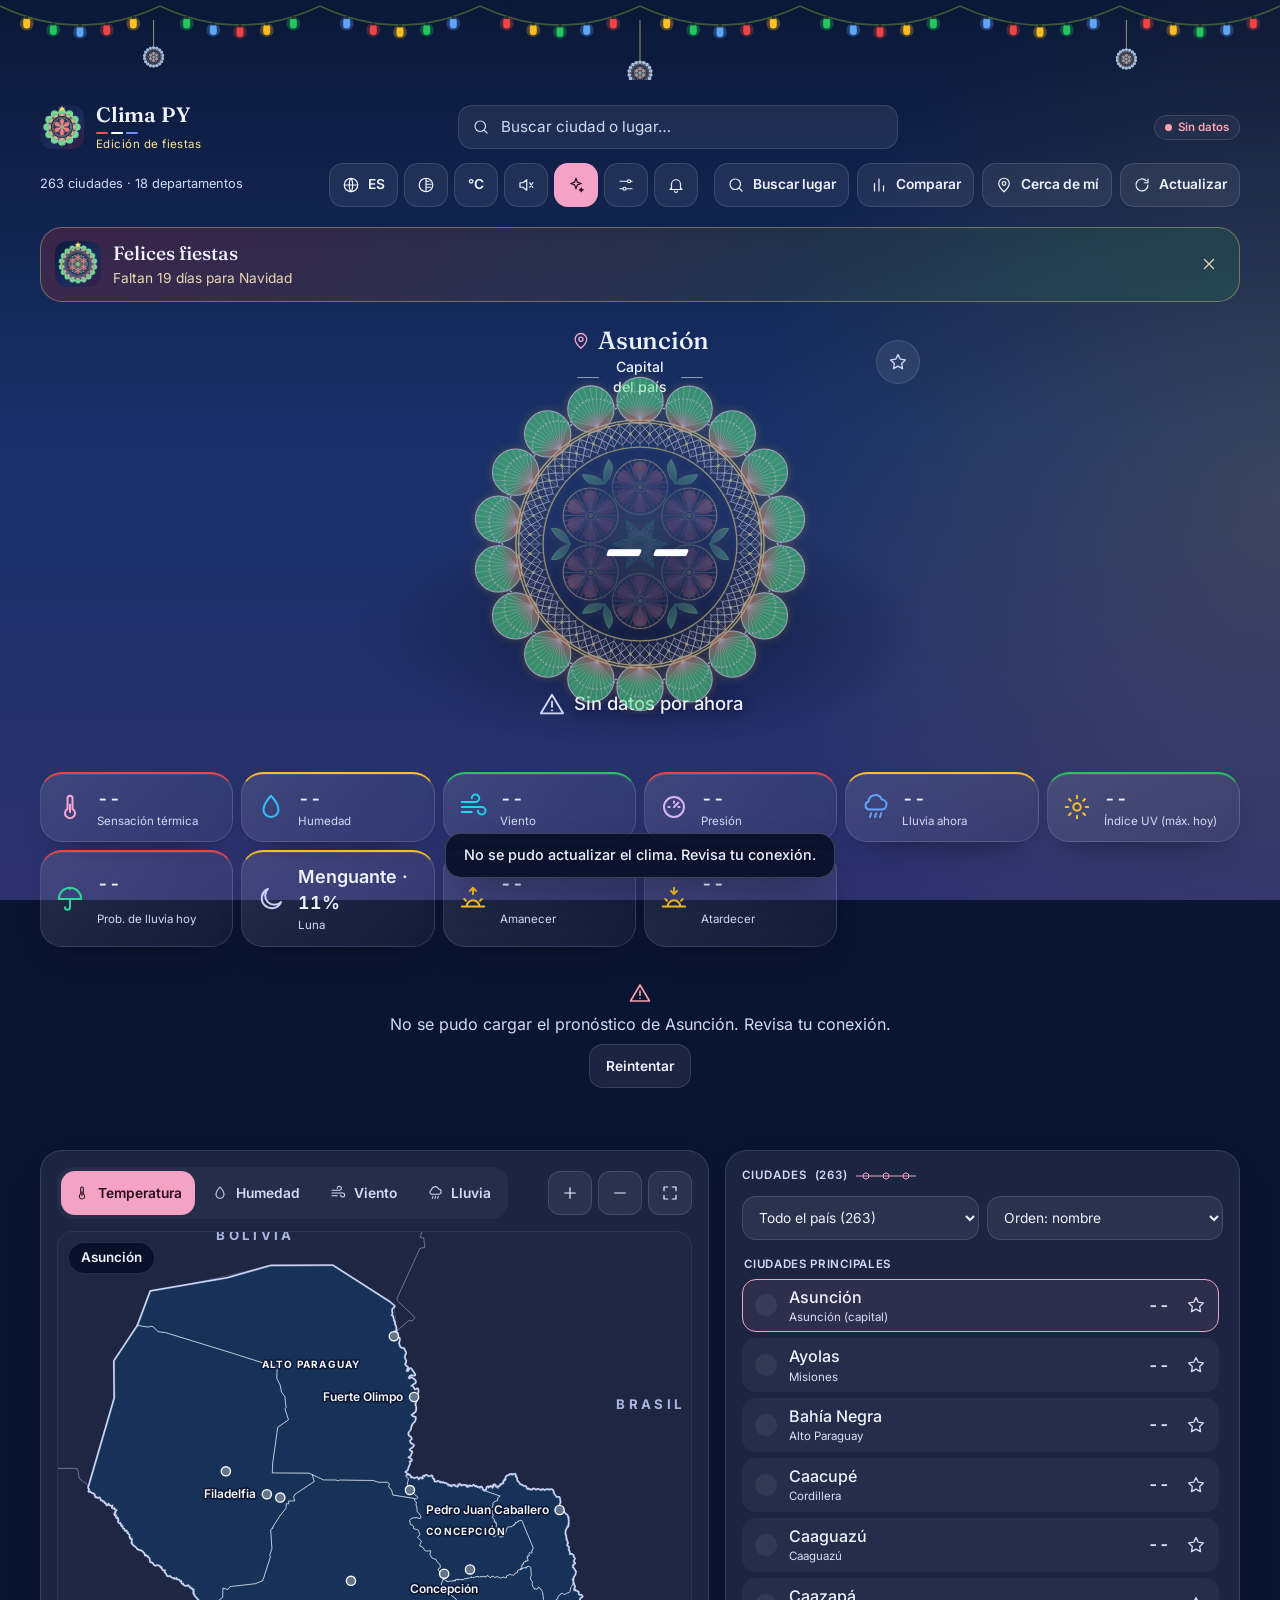
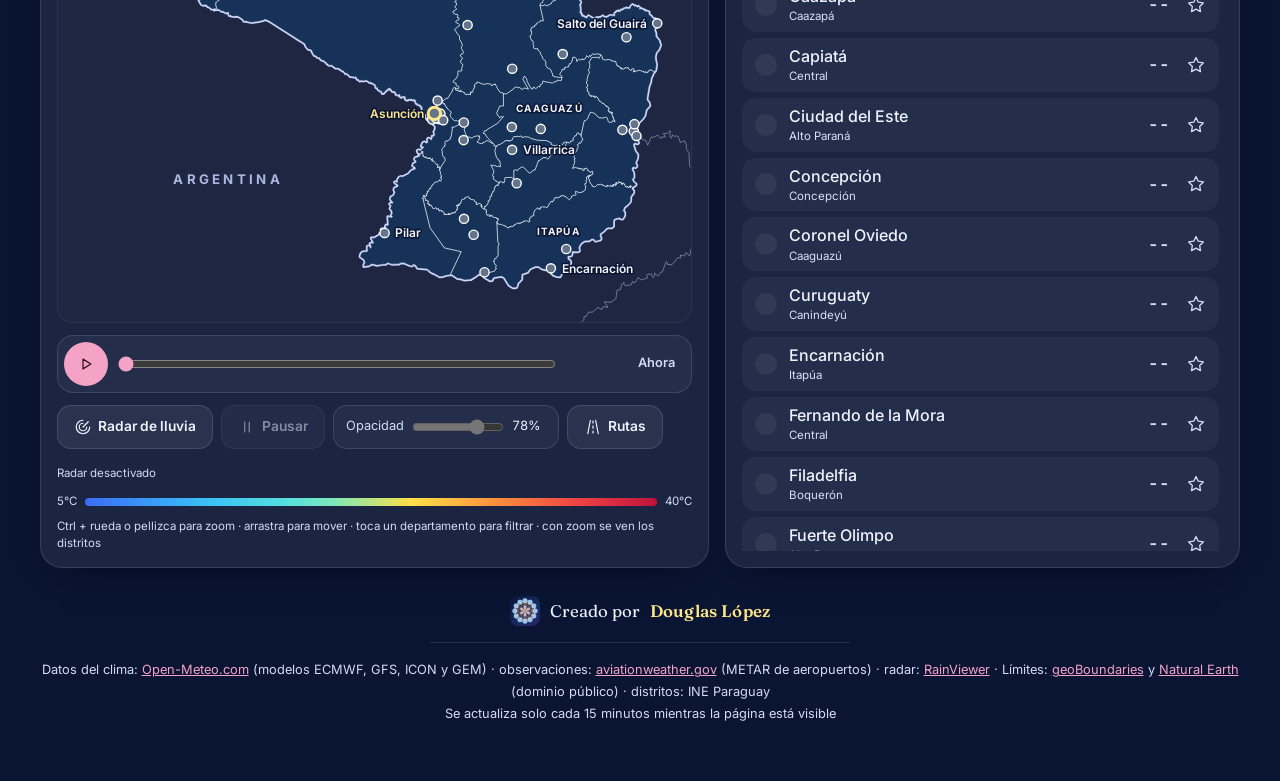
==== commit 66e0f7d2: "Ñandutí auténtico en toda la app (adiós a la mandala genérica) El logo, el ícono, la marca de agua, " ====
--- a/index.html
+++ b/index.html
@@ -19,7 +19,7 @@
 </head>
 <body>
 <!-- NANDUTI:INICIO -->
-<svg id="nanduti-sprite" width="0" height="0" style="position:absolute" aria-hidden="true" focusable="false"><defs><radialGradient id="ndPortadaBrillo" cx=".5" cy=".5" r=".5"><stop offset="0" style="stop-color:var(--nd-centro);stop-opacity:.5"/><stop offset="1" style="stop-color:var(--nd-centro);stop-opacity:0"/></radialGradient><symbol id="nanduti-portada" viewBox="0 0 200 200"><circle cx="100" cy="100" r="52" fill="url(#ndPortadaBrillo)"/><g fill="none" stroke-linecap="round" stroke-linejoin="round"><path d="M100.00 9.97A8.53 7.50 -90.00 1 0 100.00 27.02A8.53 7.50 -90.00 1 0 100.00 9.97ZM134.45 16.83A8.53 7.50 -67.50 1 0 127.93 32.58A8.53 7.50 -67.50 1 0 134.45 16.83ZM163.66 36.34A8.53 7.50 -45.00 1 0 151.60 48.40A8.53 7.50 -45.00 1 0 163.66 36.34ZM183.17 65.55A8.53 7.50 -22.50 1 0 167.42 72.07A8.53 7.50 -22.50 1 0 183.17 65.55ZM190.03 100.00A8.53 7.50 0.00 1 0 172.97 100.00A8.53 7.50 0.00 1 0 190.03 100.00ZM183.17 134.45A8.53 7.50 22.50 1 0 167.42 127.93A8.53 7.50 22.50 1 0 183.17 134.45ZM163.66 163.66A8.53 7.50 45.00 1 0 151.60 151.60A8.53 7.50 45.00 1 0 163.66 163.66ZM134.45 183.17A8.53 7.50 67.50 1 0 127.93 167.42A8.53 7.50 67.50 1 0 134.45 183.17ZM100.00 190.03A8.53 7.50 90.00 1 0 100.00 172.97A8.53 7.50 90.00 1 0 100.00 190.03ZM65.55 183.17A8.53 7.50 112.50 1 0 72.07 167.42A8.53 7.50 112.50 1 0 65.55 183.17ZM36.34 163.66A8.53 7.50 135.00 1 0 48.40 151.60A8.53 7.50 135.00 1 0 36.34 163.66ZM16.83 134.45A8.53 7.50 157.50 1 0 32.58 127.93A8.53 7.50 157.50 1 0 16.83 134.45ZM9.97 100.00A8.53 7.50 180.00 1 0 27.02 100.00A8.53 7.50 180.00 1 0 9.97 100.00ZM16.83 65.55A8.53 7.50 202.50 1 0 32.58 72.07A8.53 7.50 202.50 1 0 16.83 65.55ZM36.34 36.34A8.53 7.50 225.00 1 0 48.40 48.40A8.53 7.50 225.00 1 0 36.34 36.34ZM65.55 16.83A8.53 7.50 247.50 1 0 72.07 32.58A8.53 7.50 247.50 1 0 65.55 16.83Z" style="fill:var(--nd-petalo);fill-opacity:var(--nd-relleno-op,.22)" stroke="none"/><path d="M100.00 36.00L87.70 22.76M100.00 36.00L87.68 17.37M100.00 36.00L89.16 12.29M100.00 36.00L91.95 8.14M100.00 36.00L95.71 5.44M100.00 36.00L100.00 4.50M100.00 36.00L104.29 5.44M100.00 36.00L108.05 8.14M100.00 36.00L110.84 12.29M100.00 36.00L112.32 17.37M100.00 36.00L112.30 22.76M124.49 40.87L118.19 23.94M124.49 40.87L120.24 18.94M124.49 40.87L123.55 14.81M124.49 40.87L127.71 12.06M124.49 40.87L132.23 11.00M124.49 40.87L136.55 11.77M124.49 40.87L140.15 14.28M124.49 40.87L142.59 18.22M124.49 40.87L143.58 23.11M124.49 40.87L143.00 28.37M124.49 40.87L140.92 33.35M145.25 54.75L145.92 36.69M145.25 54.75L149.72 32.86M145.25 54.75L154.35 30.31M145.25 54.75L159.26 29.35M145.25 54.75L163.83 30.10M145.25 54.75L167.53 32.47M145.25 54.75L169.90 36.17M145.25 54.75L170.65 40.74M145.25 54.75L169.69 45.65M145.25 54.75L167.14 50.28M145.25 54.75L163.31 54.08M159.13 75.51L166.65 59.08M159.13 75.51L171.63 57.00M159.13 75.51L176.89 56.42M159.13 75.51L181.78 57.41M159.13 75.51L185.72 59.85M159.13 75.51L188.23 63.45M159.13 75.51L189.00 67.77M159.13 75.51L187.94 72.29M159.13 75.51L185.19 76.45M159.13 75.51L181.06 79.76M159.13 75.51L176.06 81.81M164.00 100.00L177.24 87.70M164.00 100.00L182.63 87.68M164.00 100.00L187.71 89.16M164.00 100.00L191.86 91.95M164.00 100.00L194.56 95.71M164.00 100.00L195.50 100.00M164.00 100.00L194.56 104.29M164.00 100.00L191.86 108.05M164.00 100.00L187.71 110.84M164.00 100.00L182.63 112.32M164.00 100.00L177.24 112.30M159.13 124.49L176.06 118.19M159.13 124.49L181.06 120.24M159.13 124.49L185.19 123.55M159.13 124.49L187.94 127.71M159.13 124.49L189.00 132.23M159.13 124.49L188.23 136.55M159.13 124.49L185.72 140.15M159.13 124.49L181.78 142.59M159.13 124.49L176.89 143.58M159.13 124.49L171.63 143.00M159.13 124.49L166.65 140.92M145.25 145.25L163.31 145.92M145.25 145.25L167.14 149.72M145.25 145.25L169.69 154.35M145.25 145.25L170.65 159.26M145.25 145.25L169.90 163.83M145.25 145.25L167.53 167.53M145.25 145.25L163.83 169.90M145.25 145.25L159.26 170.65M145.25 145.25L154.35 169.69M145.25 145.25L149.72 167.14M145.25 145.25L145.92 163.31M124.49 159.13L140.92 166.65M124.49 159.13L143.00 171.63M124.49 159.13L143.58 176.89M124.49 159.13L142.59 181.78M124.49 159.13L140.15 185.72M124.49 159.13L136.55 188.23M124.49 159.13L132.23 189.00M124.49 159.13L127.71 187.94M124.49 159.13L123.55 185.19M124.49 159.13L120.24 181.06M124.49 159.13L118.19 176.06M100.00 164.00L112.30 177.24M100.00 164.00L112.32 182.63M100.00 164.00L110.84 187.71M100.00 164.00L108.05 191.86M100.00 164.00L104.29 194.56M100.00 164.00L100.00 195.50M100.00 164.00L95.71 194.56M100.00 164.00L91.95 191.86M100.00 164.00L89.16 187.71M100.00 164.00L87.68 182.63M100.00 164.00L87.70 177.24M75.51 159.13L81.81 176.06M75.51 159.13L79.76 181.06M75.51 159.13L76.45 185.19M75.51 159.13L72.29 187.94M75.51 159.13L67.77 189.00M75.51 159.13L63.45 188.23M75.51 159.13L59.85 185.72M75.51 159.13L57.41 181.78M75.51 159.13L56.42 176.89M75.51 159.13L57.00 171.63M75.51 159.13L59.08 166.65M54.75 145.25L54.08 163.31M54.75 145.25L50.28 167.14M54.75 145.25L45.65 169.69M54.75 145.25L40.74 170.65M54.75 145.25L36.17 169.90M54.75 145.25L32.47 167.53M54.75 145.25L30.10 163.83M54.75 145.25L29.35 159.26M54.75 145.25L30.31 154.35M54.75 145.25L32.86 149.72M54.75 145.25L36.69 145.92M40.87 124.49L33.35 140.92M40.87 124.49L28.37 143.00M40.87 124.49L23.11 143.58M40.87 124.49L18.22 142.59M40.87 124.49L14.28 140.15M40.87 124.49L11.77 136.55M40.87 124.49L11.00 132.23M40.87 124.49L12.06 127.71M40.87 124.49L14.81 123.55M40.87 124.49L18.94 120.24M40.87 124.49L23.94 118.19M36.00 100.00L22.76 112.30M36.00 100.00L17.37 112.32M36.00 100.00L12.29 110.84M36.00 100.00L8.14 108.05M36.00 100.00L5.44 104.29M36.00 100.00L4.50 100.00M36.00 100.00L5.44 95.71M36.00 100.00L8.14 91.95M36.00 100.00L12.29 89.16M36.00 100.00L17.37 87.68M36.00 100.00L22.76 87.70M40.87 75.51L23.94 81.81M40.87 75.51L18.94 79.76M40.87 75.51L14.81 76.45M40.87 75.51L12.06 72.29M40.87 75.51L11.00 67.77M40.87 75.51L11.77 63.45M40.87 75.51L14.28 59.85M40.87 75.51L18.22 57.41M40.87 75.51L23.11 56.42M40.87 75.51L28.37 57.00M40.87 75.51L33.35 59.08M54.75 54.75L36.69 54.08M54.75 54.75L32.86 50.28M54.75 54.75L30.31 45.65M54.75 54.75L29.35 40.74M54.75 54.75L30.10 36.17M54.75 54.75L32.47 32.47M54.75 54.75L36.17 30.10M54.75 54.75L40.74 29.35M54.75 54.75L45.65 30.31M54.75 54.75L50.28 32.86M54.75 54.75L54.08 36.69M75.51 40.87L59.08 33.35M75.51 40.87L57.00 28.37M75.51 40.87L56.42 23.11M75.51 40.87L57.41 18.22M75.51 40.87L59.85 14.28M75.51 40.87L63.45 11.77M75.51 40.87L67.77 11.00M75.51 40.87L72.29 12.06M75.51 40.87L76.45 14.81M75.51 40.87L79.76 18.94M75.51 40.87L81.81 23.94" style="stroke:var(--nd-hilo)" stroke-width="0.55"/><path d="M100.00 4.50A15.50 12.50 -90.00 1 0 100.00 35.50A15.50 12.50 -90.00 1 0 100.00 4.50ZM136.55 11.77A15.50 12.50 -67.50 1 0 124.68 40.41A15.50 12.50 -67.50 1 0 136.55 11.77ZM167.53 32.47A15.50 12.50 -45.00 1 0 145.61 54.39A15.50 12.50 -45.00 1 0 167.53 32.47ZM188.23 63.45A15.50 12.50 -22.50 1 0 159.59 75.32A15.50 12.50 -22.50 1 0 188.23 63.45ZM195.50 100.00A15.50 12.50 0.00 1 0 164.50 100.00A15.50 12.50 0.00 1 0 195.50 100.00ZM188.23 136.55A15.50 12.50 22.50 1 0 159.59 124.68A15.50 12.50 22.50 1 0 188.23 136.55ZM167.53 167.53A15.50 12.50 45.00 1 0 145.61 145.61A15.50 12.50 45.00 1 0 167.53 167.53ZM136.55 188.23A15.50 12.50 67.50 1 0 124.68 159.59A15.50 12.50 67.50 1 0 136.55 188.23ZM100.00 195.50A15.50 12.50 90.00 1 0 100.00 164.50A15.50 12.50 90.00 1 0 100.00 195.50ZM63.45 188.23A15.50 12.50 112.50 1 0 75.32 159.59A15.50 12.50 112.50 1 0 63.45 188.23ZM32.47 167.53A15.50 12.50 135.00 1 0 54.39 145.61A15.50 12.50 135.00 1 0 32.47 167.53ZM11.77 136.55A15.50 12.50 157.50 1 0 40.41 124.68A15.50 12.50 157.50 1 0 11.77 136.55ZM4.50 100.00A15.50 12.50 180.00 1 0 35.50 100.00A15.50 12.50 180.00 1 0 4.50 100.00ZM11.77 63.45A15.50 12.50 202.50 1 0 40.41 75.32A15.50 12.50 202.50 1 0 11.77 63.45ZM32.47 32.47A15.50 12.50 225.00 1 0 54.39 54.39A15.50 12.50 225.00 1 0 32.47 32.47ZM63.45 11.77A15.50 12.50 247.50 1 0 75.32 40.41A15.50 12.50 247.50 1 0 63.45 11.77Z" style="stroke:var(--nd-anillo)" stroke-width="1.1"/><path d="M100.00 1.90A18.10 15.10 -90.00 1 0 100.00 38.10A18.10 15.10 -90.00 1 0 100.00 1.90ZM137.54 9.37A18.10 15.10 -67.50 1 0 123.69 42.81A18.10 15.10 -67.50 1 0 137.54 9.37ZM169.37 30.63A18.10 15.10 -45.00 1 0 143.77 56.23A18.10 15.10 -45.00 1 0 169.37 30.63ZM190.63 62.46A18.10 15.10 -22.50 1 0 157.19 76.31A18.10 15.10 -22.50 1 0 190.63 62.46ZM198.10 100.00A18.10 15.10 0.00 1 0 161.90 100.00A18.10 15.10 0.00 1 0 198.10 100.00ZM190.63 137.54A18.10 15.10 22.50 1 0 157.19 123.69A18.10 15.10 22.50 1 0 190.63 137.54ZM169.37 169.37A18.10 15.10 45.00 1 0 143.77 143.77A18.10 15.10 45.00 1 0 169.37 169.37ZM137.54 190.63A18.10 15.10 67.50 1 0 123.69 157.19A18.10 15.10 67.50 1 0 137.54 190.63ZM100.00 198.10A18.10 15.10 90.00 1 0 100.00 161.90A18.10 15.10 90.00 1 0 100.00 198.10ZM62.46 190.63A18.10 15.10 112.50 1 0 76.31 157.19A18.10 15.10 112.50 1 0 62.46 190.63ZM30.63 169.37A18.10 15.10 135.00 1 0 56.23 143.77A18.10 15.10 135.00 1 0 30.63 169.37ZM9.37 137.54A18.10 15.10 157.50 1 0 42.81 123.69A18.10 15.10 157.50 1 0 9.37 137.54ZM1.90 100.00A18.10 15.10 180.00 1 0 38.10 100.00A18.10 15.10 180.00 1 0 1.90 100.00ZM9.37 62.46A18.10 15.10 202.50 1 0 42.81 76.31A18.10 15.10 202.50 1 0 9.37 62.46ZM30.63 30.63A18.10 15.10 225.00 1 0 56.23 56.23A18.10 15.10 225.00 1 0 30.63 30.63ZM62.46 9.37A18.10 15.10 247.50 1 0 76.31 42.81A18.10 15.10 247.50 1 0 62.46 9.37Z" style="stroke:var(--nd-trama)" stroke-width="0.55" stroke-dasharray="1.2 1.8"/><path d="M136.00 100.00Q150.84 95.92 154.66 127.08M135.76 104.18Q150.97 101.85 151.15 133.24M135.03 108.30Q150.41 107.76 146.94 138.96M133.83 112.31Q149.17 113.56 142.10 144.14M132.17 116.16Q147.26 119.17 136.69 148.73M130.08 119.78Q144.71 124.53 130.79 152.66M127.58 123.14Q141.56 129.56 124.46 155.88M124.70 126.19Q137.85 134.18 117.81 158.34M121.50 128.88Q133.63 138.34 110.92 160.01M118.00 131.18Q128.95 141.99 103.88 160.88M114.26 133.06Q123.88 145.06 96.78 160.92M110.32 134.49Q118.48 147.53 89.73 160.13M106.25 135.45Q112.84 149.36 82.82 158.53M102.09 135.94Q107.02 150.51 76.14 156.14M97.91 135.94Q101.11 150.99 69.79 152.99M93.75 135.45Q95.19 150.77 63.84 149.13M89.68 134.49Q89.32 149.87 58.38 144.60M85.74 133.06Q83.61 148.29 53.48 139.46M82.00 131.18Q78.11 146.06 49.22 133.80M78.50 128.88Q72.91 143.21 45.64 127.67M75.30 126.19Q68.08 139.77 42.79 121.17M72.42 123.14Q63.68 135.80 40.72 114.39M69.92 119.78Q59.77 131.34 39.45 107.41M67.83 116.16Q56.40 126.46 39.00 100.33M66.17 112.31Q53.62 121.22 39.37 93.25M64.97 108.30Q51.47 115.69 40.57 86.25M64.24 104.18Q49.98 109.95 42.57 79.45M64.00 100.00Q49.16 104.08 45.34 72.92M64.24 95.82Q49.03 98.15 48.85 66.76M64.97 91.70Q49.59 92.24 53.06 61.04M66.17 87.69Q50.83 86.44 57.90 55.86M67.83 83.84Q52.74 80.83 63.31 51.27M69.92 80.22Q55.29 75.47 69.21 47.34M72.42 76.86Q58.44 70.44 75.54 44.12M75.30 73.81Q62.15 65.82 82.19 41.66M78.50 71.12Q66.37 61.66 89.08 39.99M82.00 68.82Q71.05 58.01 96.12 39.12M85.74 66.94Q76.12 54.94 103.22 39.08M89.68 65.51Q81.52 52.47 110.27 39.87M93.75 64.55Q87.16 50.64 117.18 41.47M97.91 64.06Q92.98 49.49 123.86 43.86M102.09 64.06Q98.89 49.01 130.21 47.01M106.25 64.55Q104.81 49.23 136.16 50.87M110.32 65.51Q110.68 50.13 141.62 55.40M114.26 66.94Q116.39 51.71 146.52 60.54M118.00 68.82Q121.89 53.94 150.78 66.20M121.50 71.12Q127.09 56.79 154.36 72.33M124.70 73.81Q131.92 60.23 157.21 78.83M127.58 76.86Q136.32 64.20 159.28 85.61M130.08 80.22Q140.23 68.66 160.55 92.59M132.17 83.84Q143.60 73.54 161.00 99.67M133.83 87.69Q146.38 78.78 160.63 106.75M135.03 91.70Q148.53 84.31 159.43 113.75M135.76 95.82Q150.02 90.05 157.43 120.55" style="stroke:var(--nd-trama)" stroke-width="0.55"/><path d="M162.00 100.00L164.50 100.00M161.92 103.24L164.41 103.38M161.66 106.48L164.15 106.74M161.24 109.70L163.71 110.09M160.65 112.89L163.09 113.41M159.89 116.05L162.30 116.69M158.97 119.16L161.34 119.93M157.88 122.22L160.22 123.11M156.64 125.22L158.92 126.23M155.24 128.15L157.47 129.28M153.69 131.00L155.86 132.25M152.00 133.77L154.09 135.13M150.16 136.44L152.18 137.91M148.18 139.02L150.13 140.59M146.07 141.49L147.93 143.16M143.84 143.84L145.61 145.61M141.49 146.07L143.16 147.93M139.02 148.18L140.59 150.13M136.44 150.16L137.91 152.18M133.77 152.00L135.13 154.09M131.00 153.69L132.25 155.86M128.15 155.24L129.28 157.47M125.22 156.64L126.23 158.92M122.22 157.88L123.11 160.22M119.16 158.97L119.93 161.34M116.05 159.89L116.69 162.30M112.89 160.65L113.41 163.09M109.70 161.24L110.09 163.71M106.48 161.66L106.74 164.15M103.24 161.92L103.38 164.41M100.00 162.00L100.00 164.50M96.76 161.92L96.62 164.41M93.52 161.66L93.26 164.15M90.30 161.24L89.91 163.71M87.11 160.65L86.59 163.09M83.95 159.89L83.31 162.30M80.84 158.97L80.07 161.34M77.78 157.88L76.89 160.22M74.78 156.64L73.77 158.92M71.85 155.24L70.72 157.47M69.00 153.69L67.75 155.86M66.23 152.00L64.87 154.09M63.56 150.16L62.09 152.18M60.98 148.18L59.41 150.13M58.51 146.07L56.84 147.93M56.16 143.84L54.39 145.61M53.93 141.49L52.07 143.16M51.82 139.02L49.87 140.59M49.84 136.44L47.82 137.91M48.00 133.77L45.91 135.13M46.31 131.00L44.14 132.25M44.76 128.15L42.53 129.28M43.36 125.22L41.08 126.23M42.12 122.22L39.78 123.11M41.03 119.16L38.66 119.93M40.11 116.05L37.70 116.69M39.35 112.89L36.91 113.41M38.76 109.70L36.29 110.09M38.34 106.48L35.85 106.74M38.08 103.24L35.59 103.38M38.00 100.00L35.50 100.00M38.08 96.76L35.59 96.62M38.34 93.52L35.85 93.26M38.76 90.30L36.29 89.91M39.35 87.11L36.91 86.59M40.11 83.95L37.70 83.31M41.03 80.84L38.66 80.07M42.12 77.78L39.78 76.89M43.36 74.78L41.08 73.77M44.76 71.85L42.53 70.72M46.31 69.00L44.14 67.75M48.00 66.23L45.91 64.87M49.84 63.56L47.82 62.09M51.82 60.98L49.87 59.41M53.93 58.51L52.07 56.84M56.16 56.16L54.39 54.39M58.51 53.93L56.84 52.07M60.98 51.82L59.41 49.87M63.56 49.84L62.09 47.82M66.23 48.00L64.87 45.91M69.00 46.31L67.75 44.14M71.85 44.76L70.72 42.53M74.78 43.36L73.77 41.08M77.78 42.12L76.89 39.78M80.84 41.03L80.07 38.66M83.95 40.11L83.31 37.70M87.11 39.35L86.59 36.91M90.30 38.76L89.91 36.29M93.52 38.34L93.26 35.85M96.76 38.08L96.62 35.59M100.00 38.00L100.00 35.50M103.24 38.08L103.38 35.59M106.48 38.34L106.74 35.85M109.70 38.76L110.09 36.29M112.89 39.35L113.41 36.91M116.05 40.11L116.69 37.70M119.16 41.03L119.93 38.66M122.22 42.12L123.11 39.78M125.22 43.36L126.23 41.08M128.15 44.76L129.28 42.53M131.00 46.31L132.25 44.14M133.77 48.00L135.13 45.91M136.44 49.84L137.91 47.82M139.02 51.82L140.59 49.87M141.49 53.93L143.16 52.07M143.84 56.16L145.61 54.39M146.07 58.51L147.93 56.84M148.18 60.98L150.13 59.41M150.16 63.56L152.18 62.09M152.00 66.23L154.09 64.87M153.69 69.00L155.86 67.75M155.24 71.85L157.47 70.72M156.64 74.78L158.92 73.77M157.88 77.78L160.22 76.89M158.97 80.84L161.34 80.07M159.89 83.95L162.30 83.31M160.65 87.11L163.09 86.59M161.24 90.30L163.71 89.91M161.66 93.52L164.15 93.26M161.92 96.76L164.41 96.62" style="stroke:var(--nd-hilo)" stroke-width="0.55"/><path d="M106.00 100A6.00 6.00 0 1 0 94.00 100A6.00 6.00 0 1 0 106.00 100ZM114.00 100A14.00 14.00 0 1 0 86.00 100A14.00 14.00 0 1 0 114.00 100ZM134.00 100A34.00 34.00 0 1 0 66.00 100A34.00 34.00 0 1 0 134.00 100ZM136.00 100A36.00 36.00 0 1 0 64.00 100A36.00 36.00 0 1 0 136.00 100ZM161.00 100A61.00 61.00 0 1 0 39.00 100A61.00 61.00 0 1 0 161.00 100ZM166.00 100A66.00 66.00 0 1 0 34.00 100A66.00 66.00 0 1 0 166.00 100Z" style="stroke:var(--nd-hilo)" stroke-width="1.1"/><path d="M106.00 100.00L134.00 100.00M105.98 100.52L133.87 102.96M105.91 101.04L133.48 105.90M105.80 101.55L132.84 108.80M105.64 102.05L131.95 111.63M105.44 102.54L130.81 114.37M105.20 103.00L129.44 117.00M104.91 103.44L127.85 119.50M104.60 103.86L126.05 121.85M104.24 104.24L124.04 124.04M103.86 104.60L121.85 126.05M103.44 104.91L119.50 127.85M103.00 105.20L117.00 129.44M102.54 105.44L114.37 130.81M102.05 105.64L111.63 131.95M101.55 105.80L108.80 132.84M101.04 105.91L105.90 133.48M100.52 105.98L102.96 133.87M100.00 106.00L100.00 134.00M99.48 105.98L97.04 133.87M98.96 105.91L94.10 133.48M98.45 105.80L91.20 132.84M97.95 105.64L88.37 131.95M97.46 105.44L85.63 130.81M97.00 105.20L83.00 129.44M96.56 104.91L80.50 127.85M96.14 104.60L78.15 126.05M95.76 104.24L75.96 124.04M95.40 103.86L73.95 121.85M95.09 103.44L72.15 119.50M94.80 103.00L70.56 117.00M94.56 102.54L69.19 114.37M94.36 102.05L68.05 111.63M94.20 101.55L67.16 108.80M94.09 101.04L66.52 105.90M94.02 100.52L66.13 102.96M94.00 100.00L66.00 100.00M94.02 99.48L66.13 97.04M94.09 98.96L66.52 94.10M94.20 98.45L67.16 91.20M94.36 97.95L68.05 88.37M94.56 97.46L69.19 85.63M94.80 97.00L70.56 83.00M95.09 96.56L72.15 80.50M95.40 96.14L73.95 78.15M95.76 95.76L75.96 75.96M96.14 95.40L78.15 73.95M96.56 95.09L80.50 72.15M97.00 94.80L83.00 70.56M97.46 94.56L85.63 69.19M97.95 94.36L88.37 68.05M98.45 94.20L91.20 67.16M98.96 94.09L94.10 66.52M99.48 94.02L97.04 66.13M100.00 94.00L100.00 66.00M100.52 94.02L102.96 66.13M101.04 94.09L105.90 66.52M101.55 94.20L108.80 67.16M102.05 94.36L111.63 68.05M102.54 94.56L114.37 69.19M103.00 94.80L117.00 70.56M103.44 95.09L119.50 72.15M103.86 95.40L121.85 73.95M104.24 95.76L124.04 75.96M104.60 96.14L126.05 78.15M104.91 96.56L127.85 80.50M105.20 97.00L129.44 83.00M105.44 97.46L130.81 85.63M105.64 97.95L131.95 88.37M105.80 98.45L132.84 91.20M105.91 98.96L133.48 94.10M105.98 99.48L133.87 97.04" style="stroke:var(--nd-centro)" stroke-width="0.55"/></g><circle cx="100" cy="100" r="4.5" style="fill:var(--nd-centro)"/></symbol></defs></svg>
+<svg id="nanduti-sprite" width="0" height="0" style="position:absolute" aria-hidden="true" focusable="false"><defs><radialGradient id="ndPortadaBrillo" cx=".5" cy=".5" r=".5"><stop offset="0" style="stop-color:var(--nd-centro);stop-opacity:.4"/><stop offset="1" style="stop-color:var(--nd-centro);stop-opacity:0"/></radialGradient><radialGradient id="nd6L" gradientUnits="userSpaceOnUse" cx="100" cy="100" r="99"><stop offset="0.72" style="stop-color:var(--nd-anillo)"/><stop offset="0.84" style="stop-color:var(--nd-trama)"/><stop offset="1" style="stop-color:var(--nd-trama)"/></radialGradient><symbol id="nanduti-portada" viewBox="0 0 200 200"><circle cx="100" cy="100" r="44" fill="url(#ndPortadaBrillo)"/><g stroke-linecap="round" stroke-linejoin="round"><clipPath id="nd6E"><path d="M108.25 85.71L106.5 96.25L116.5 100L106.5 103.75L108.25 114.29L100 107.5L91.75 114.29L93.5 103.75L83.5 100L93.5 96.25L91.75 85.71L100 92.5Z"/></clipPath><path d="M113.6 15.5A13.6 13.6 0 1 1 86.4 15.5A13.6 13.6 0 1 1 113.6 15.5M142.5 20.6A13.6 13.6 0 1 1 115.3 20.6A13.6 13.6 0 1 1 142.5 20.6M167.92 35.27A13.6 13.6 0 1 1 140.72 35.27A13.6 13.6 0 1 1 167.92 35.27M186.78 57.75A13.6 13.6 0 1 1 159.58 57.75A13.6 13.6 0 1 1 186.78 57.75M196.82 85.33A13.6 13.6 0 1 1 169.62 85.33A13.6 13.6 0 1 1 196.82 85.33M196.82 114.67A13.6 13.6 0 1 1 169.62 114.67A13.6 13.6 0 1 1 196.82 114.67M186.78 142.25A13.6 13.6 0 1 1 159.58 142.25A13.6 13.6 0 1 1 186.78 142.25M167.92 164.73A13.6 13.6 0 1 1 140.72 164.73A13.6 13.6 0 1 1 167.92 164.73M142.5 179.4A13.6 13.6 0 1 1 115.3 179.4A13.6 13.6 0 1 1 142.5 179.4M113.6 184.5A13.6 13.6 0 1 1 86.4 184.5A13.6 13.6 0 1 1 113.6 184.5M84.7 179.4A13.6 13.6 0 1 1 57.5 179.4A13.6 13.6 0 1 1 84.7 179.4M59.28 164.73A13.6 13.6 0 1 1 32.08 164.73A13.6 13.6 0 1 1 59.28 164.73M40.42 142.25A13.6 13.6 0 1 1 13.22 142.25A13.6 13.6 0 1 1 40.42 142.25M30.38 114.67A13.6 13.6 0 1 1 3.18 114.67A13.6 13.6 0 1 1 30.38 114.67M30.38 85.33A13.6 13.6 0 1 1 3.18 85.33A13.6 13.6 0 1 1 30.38 85.33M40.42 57.75A13.6 13.6 0 1 1 13.22 57.75A13.6 13.6 0 1 1 40.42 57.75M59.28 35.27A13.6 13.6 0 1 1 32.08 35.27A13.6 13.6 0 1 1 59.28 35.27M84.7 20.6A13.6 13.6 0 1 1 57.5 20.6A13.6 13.6 0 1 1 84.7 20.6" style="fill:url(#nd6L);fill-opacity:0.88" stroke="none"/><path d="M100 27L86.62 17.92M100 27L86.49 13.97M100 27L87.5 10.15M100 27L89.56 6.78M100 27L92.51 4.15M100 27L96.09 2.47M100 27L100 1.9M100 27L103.91 2.47M100 27L107.49 4.15M100 27L110.44 6.78M100 27L112.5 10.15M100 27L113.51 13.97M100 27L113.38 17.92M124.97 31.4L115.5 18.3M124.97 31.4L116.72 14.54M124.97 31.4L118.98 11.29M124.97 31.4L122.07 8.83M124.97 31.4L125.74 7.37M124.97 31.4L129.68 7.02M124.97 31.4L133.55 7.82M124.97 31.4L137.03 9.69M124.97 31.4L139.82 12.49M124.97 31.4L141.69 15.97M124.97 31.4L142.48 19.85M124.97 31.4L142.12 23.78M124.97 31.4L140.65 27.45M146.92 44.08L142.51 28.52M146.92 44.08L144.94 25.41M146.92 44.08L148.17 23.13M146.92 44.08L151.92 21.88M146.92 44.08L155.87 21.76M146.92 44.08L159.69 22.78M146.92 44.08L163.06 24.85M146.92 44.08L165.68 27.8M146.92 44.08L167.35 31.39M146.92 44.08L167.92 35.3M146.92 44.08L167.33 39.21M146.92 44.08L165.65 42.79M146.92 44.08L163.01 45.73M163.22 63.5L164.39 47.37M163.22 63.5L167.74 45.28M163.22 63.5L171.56 44.25M163.22 63.5L175.51 44.35M163.22 63.5L179.26 45.59M163.22 63.5L182.5 47.85M163.22 63.5L184.96 50.95M163.22 63.5L186.41 54.62M163.22 63.5L186.75 58.56M163.22 63.5L185.95 62.43M163.22 63.5L184.06 65.91M163.22 63.5L181.26 68.69M163.22 63.5L177.77 70.55M171.89 87.32L178.51 72.57M171.89 87.32L182.37 71.75M171.89 87.32L186.31 72.08M171.89 87.32L189.99 73.53M171.89 87.32L193.09 75.98M171.89 87.32L195.36 79.21M171.89 87.32L196.61 82.97M171.89 87.32L196.72 86.92M171.89 87.32L195.7 90.73M171.89 87.32L193.61 94.09M171.89 87.32L190.65 96.71M171.89 87.32L187.07 98.37M171.89 87.32L183.15 98.93M171.89 112.68L183.15 101.07M171.89 112.68L187.07 101.63M171.89 112.68L190.65 103.29M171.89 112.68L193.61 105.91M171.89 112.68L195.7 109.27M171.89 112.68L196.72 113.08M171.89 112.68L196.61 117.03M171.89 112.68L195.36 120.79M171.89 112.68L193.09 124.02M171.89 112.68L189.99 126.47M171.89 112.68L186.31 127.92M171.89 112.68L182.37 128.25M171.89 112.68L178.51 127.43M163.22 136.5L177.77 129.45M163.22 136.5L181.26 131.31M163.22 136.5L184.06 134.09M163.22 136.5L185.95 137.57M163.22 136.5L186.75 141.44M163.22 136.5L186.41 145.38M163.22 136.5L184.96 149.05M163.22 136.5L182.5 152.15M163.22 136.5L179.26 154.41M163.22 136.5L175.51 155.65M163.22 136.5L171.56 155.75M163.22 136.5L167.74 154.72M163.22 136.5L164.39 152.63M146.92 155.92L163.01 154.27M146.92 155.92L165.65 157.21M146.92 155.92L167.33 160.79M146.92 155.92L167.92 164.7M146.92 155.92L167.35 168.61M146.92 155.92L165.68 172.2M146.92 155.92L163.06 175.15M146.92 155.92L159.69 177.22M146.92 155.92L155.87 178.24M146.92 155.92L151.92 178.12M146.92 155.92L148.17 176.87M146.92 155.92L144.94 174.59M146.92 155.92L142.51 171.48M124.97 168.6L140.65 172.55M124.97 168.6L142.12 176.22M124.97 168.6L142.48 180.15M124.97 168.6L141.69 184.03M124.97 168.6L139.82 187.51M124.97 168.6L137.03 190.31M124.97 168.6L133.55 192.18M124.97 168.6L129.68 192.98M124.97 168.6L125.74 192.63M124.97 168.6L122.07 191.17M124.97 168.6L118.98 188.71M124.97 168.6L116.72 185.46M124.97 168.6L115.5 181.7M100 173L113.38 182.08M100 173L113.51 186.03M100 173L112.5 189.85M100 173L110.44 193.22M100 173L107.49 195.85M100 173L103.91 197.53M100 173L100 198.1M100 173L96.09 197.53M100 173L92.51 195.85M100 173L89.56 193.22M100 173L87.5 189.85M100 173L86.49 186.03M100 173L86.62 182.08M75.03 168.6L84.5 181.7M75.03 168.6L83.28 185.46M75.03 168.6L81.02 188.71M75.03 168.6L77.93 191.17M75.03 168.6L74.26 192.63M75.03 168.6L70.32 192.98M75.03 168.6L66.45 192.18M75.03 168.6L62.97 190.31M75.03 168.6L60.18 187.51M75.03 168.6L58.31 184.03M75.03 168.6L57.52 180.15M75.03 168.6L57.88 176.22M75.03 168.6L59.35 172.55M53.08 155.92L57.49 171.48M53.08 155.92L55.06 174.59M53.08 155.92L51.83 176.87M53.08 155.92L48.08 178.12M53.08 155.92L44.13 178.24M53.08 155.92L40.31 177.22M53.08 155.92L36.94 175.15M53.08 155.92L34.32 172.2M53.08 155.92L32.65 168.61M53.08 155.92L32.08 164.7M53.08 155.92L32.67 160.79M53.08 155.92L34.35 157.21M53.08 155.92L36.99 154.27M36.78 136.5L35.61 152.63M36.78 136.5L32.26 154.72M36.78 136.5L28.44 155.75M36.78 136.5L24.49 155.65M36.78 136.5L20.74 154.41M36.78 136.5L17.5 152.15M36.78 136.5L15.04 149.05M36.78 136.5L13.59 145.38M36.78 136.5L13.25 141.44M36.78 136.5L14.05 137.57M36.78 136.5L15.94 134.09M36.78 136.5L18.74 131.31M36.78 136.5L22.23 129.45M28.11 112.68L21.49 127.43M28.11 112.68L17.63 128.25M28.11 112.68L13.69 127.92M28.11 112.68L10.01 126.47M28.11 112.68L6.91 124.02M28.11 112.68L4.64 120.79M28.11 112.68L3.39 117.03M28.11 112.68L3.28 113.08M28.11 112.68L4.3 109.27M28.11 112.68L6.39 105.91M28.11 112.68L9.35 103.29M28.11 112.68L12.93 101.63M28.11 112.68L16.85 101.07M28.11 87.32L16.85 98.93M28.11 87.32L12.93 98.37M28.11 87.32L9.35 96.71M28.11 87.32L6.39 94.09M28.11 87.32L4.3 90.73M28.11 87.32L3.28 86.92M28.11 87.32L3.39 82.97M28.11 87.32L4.64 79.21M28.11 87.32L6.91 75.98M28.11 87.32L10.01 73.53M28.11 87.32L13.69 72.08M28.11 87.32L17.63 71.75M28.11 87.32L21.49 72.57M36.78 63.5L22.23 70.55M36.78 63.5L18.74 68.69M36.78 63.5L15.94 65.91M36.78 63.5L14.05 62.43M36.78 63.5L13.25 58.56M36.78 63.5L13.59 54.62M36.78 63.5L15.04 50.95M36.78 63.5L17.5 47.85M36.78 63.5L20.74 45.59M36.78 63.5L24.49 44.35M36.78 63.5L28.44 44.25M36.78 63.5L32.26 45.28M36.78 63.5L35.61 47.37M53.08 44.08L36.99 45.73M53.08 44.08L34.35 42.79M53.08 44.08L32.67 39.21M53.08 44.08L32.08 35.3M53.08 44.08L32.65 31.39M53.08 44.08L34.32 27.8M53.08 44.08L36.94 24.85M53.08 44.08L40.31 22.78M53.08 44.08L44.13 21.76M53.08 44.08L48.08 21.88M53.08 44.08L51.83 23.13M53.08 44.08L55.06 25.41M53.08 44.08L57.49 28.52M75.03 31.4L59.35 27.45M75.03 31.4L57.88 23.78M75.03 31.4L57.52 19.85M75.03 31.4L58.31 15.97M75.03 31.4L60.18 12.49M75.03 31.4L62.97 9.69M75.03 31.4L66.45 7.82M75.03 31.4L70.32 7.02M75.03 31.4L74.26 7.37M75.03 31.4L77.93 8.83M75.03 31.4L81.02 11.29M75.03 31.4L83.28 14.54M75.03 31.4L84.5 18.3" style="stroke:var(--nd-hilo)" fill="none" stroke-width="0.4" stroke-opacity=".7"/><path d="M113.6 15.5A13.6 13.6 0 1 1 86.4 15.5A13.6 13.6 0 1 1 113.6 15.5M142.5 20.6A13.6 13.6 0 1 1 115.3 20.6A13.6 13.6 0 1 1 142.5 20.6M167.92 35.27A13.6 13.6 0 1 1 140.72 35.27A13.6 13.6 0 1 1 167.92 35.27M186.78 57.75A13.6 13.6 0 1 1 159.58 57.75A13.6 13.6 0 1 1 186.78 57.75M196.82 85.33A13.6 13.6 0 1 1 169.62 85.33A13.6 13.6 0 1 1 196.82 85.33M196.82 114.67A13.6 13.6 0 1 1 169.62 114.67A13.6 13.6 0 1 1 196.82 114.67M186.78 142.25A13.6 13.6 0 1 1 159.58 142.25A13.6 13.6 0 1 1 186.78 142.25M167.92 164.73A13.6 13.6 0 1 1 140.72 164.73A13.6 13.6 0 1 1 167.92 164.73M142.5 179.4A13.6 13.6 0 1 1 115.3 179.4A13.6 13.6 0 1 1 142.5 179.4M113.6 184.5A13.6 13.6 0 1 1 86.4 184.5A13.6 13.6 0 1 1 113.6 184.5M84.7 179.4A13.6 13.6 0 1 1 57.5 179.4A13.6 13.6 0 1 1 84.7 179.4M59.28 164.73A13.6 13.6 0 1 1 32.08 164.73A13.6 13.6 0 1 1 59.28 164.73M40.42 142.25A13.6 13.6 0 1 1 13.22 142.25A13.6 13.6 0 1 1 40.42 142.25M30.38 114.67A13.6 13.6 0 1 1 3.18 114.67A13.6 13.6 0 1 1 30.38 114.67M30.38 85.33A13.6 13.6 0 1 1 3.18 85.33A13.6 13.6 0 1 1 30.38 85.33M40.42 57.75A13.6 13.6 0 1 1 13.22 57.75A13.6 13.6 0 1 1 40.42 57.75M59.28 35.27A13.6 13.6 0 1 1 32.08 35.27A13.6 13.6 0 1 1 59.28 35.27M84.7 20.6A13.6 13.6 0 1 1 57.5 20.6A13.6 13.6 0 1 1 84.7 20.6" style="stroke:var(--nd-hilo)" fill="none" stroke-width="0.6"/><path d="M85.62 20.41A15.2 15.2 0 0 1 114.38 20.41M113.7 20.29A15.2 15.2 0 0 1 140.74 30.13M140.14 29.79A15.2 15.2 0 0 1 162.18 48.28M161.73 47.75A15.2 15.2 0 0 1 176.12 72.66M175.88 72.01A15.2 15.2 0 0 1 180.87 100.35M180.87 99.65A15.2 15.2 0 0 1 175.88 127.99M176.12 127.34A15.2 15.2 0 0 1 161.73 152.25M162.18 151.72A15.2 15.2 0 0 1 140.14 170.21M140.74 169.87A15.2 15.2 0 0 1 113.7 179.71M114.38 179.59A15.2 15.2 0 0 1 85.62 179.59M86.3 179.71A15.2 15.2 0 0 1 59.26 169.87M59.86 170.21A15.2 15.2 0 0 1 37.82 151.72M38.27 152.25A15.2 15.2 0 0 1 23.88 127.34M24.12 127.99A15.2 15.2 0 0 1 19.13 99.65M19.13 100.35A15.2 15.2 0 0 1 24.12 72.01M23.88 72.66A15.2 15.2 0 0 1 38.27 47.75M37.82 48.28A15.2 15.2 0 0 1 59.86 29.79M59.26 30.13A15.2 15.2 0 0 1 86.3 20.29" style="stroke:var(--nd-hilo)" fill="none" stroke-width="1" stroke-dasharray="0 2.2" stroke-linecap="round"/><path d="M173 100A73 73 0 1 1 27 100A73 73 0 1 1 173 100" style="fill:url(#nd6F);fill-opacity:0" stroke="none"/><path d="M100 43L100 27M104.97 43.22L106.36 27.28M109.9 43.87L112.68 28.11M114.75 44.94L118.89 29.49M119.5 46.44L124.97 31.4M124.09 48.34L130.85 33.84M128.5 50.64L136.5 36.78M132.69 53.31L141.87 40.2M136.64 56.34L146.92 44.08M140.31 59.69L151.62 48.38M143.66 63.36L155.92 53.08M146.69 67.31L159.8 58.13M149.36 71.5L163.22 63.5M151.66 75.91L166.16 69.15M153.56 80.5L168.6 75.03M155.06 85.25L170.51 81.11M156.13 90.1L171.89 87.32M156.78 95.03L172.72 93.64M157 100L173 100M156.78 104.97L172.72 106.36M156.13 109.9L171.89 112.68M155.06 114.75L170.51 118.89M153.56 119.5L168.6 124.97M151.66 124.09L166.16 130.85M149.36 128.5L163.22 136.5M146.69 132.69L159.8 141.87M143.66 136.64L155.92 146.92M140.31 140.31L151.62 151.62M136.64 143.66L146.92 155.92M132.69 146.69L141.87 159.8M128.5 149.36L136.5 163.22M124.09 151.66L130.85 166.16M119.5 153.56L124.97 168.6M114.75 155.06L118.89 170.51M109.9 156.13L112.68 171.89M104.97 156.78L106.36 172.72M100 157L100 173M95.03 156.78L93.64 172.72M90.1 156.13L87.32 171.89M85.25 155.06L81.11 170.51M80.5 153.56L75.03 168.6M75.91 151.66L69.15 166.16M71.5 149.36L63.5 163.22M67.31 146.69L58.13 159.8M63.36 143.66L53.08 155.92M59.69 140.31L48.38 151.62M56.34 136.64L44.08 146.92M53.31 132.69L40.2 141.87M50.64 128.5L36.78 136.5M48.34 124.09L33.84 130.85M46.44 119.5L31.4 124.97M44.94 114.75L29.49 118.89M43.87 109.9L28.11 112.68M43.22 104.97L27.28 106.36M43 100L27 100M43.22 95.03L27.28 93.64M43.87 90.1L28.11 87.32M44.94 85.25L29.49 81.11M46.44 80.5L31.4 75.03M48.34 75.91L33.84 69.15M50.64 71.5L36.78 63.5M53.31 67.31L40.2 58.13M56.34 63.36L44.08 53.08M59.69 59.69L48.38 48.38M63.36 56.34L53.08 44.08M67.31 53.31L58.13 40.2M71.5 50.64L63.5 36.78M75.91 48.34L69.15 33.84M80.5 46.44L75.03 31.4M85.25 44.94L81.11 29.49M90.1 43.87L87.32 28.11M95.03 43.22L93.64 27.28" style="stroke:var(--nd-hilo)" fill="none" stroke-width="0.4" stroke-opacity=".7"/><path d="M100 41L105.67 35.25L110.25 41.9L116.82 37.21L120.18 44.56L127.47 41.09L129.5 48.9L137.28 46.76L137.92 54.8L145.96 54.04L145.2 62.08L153.24 62.72L151.1 70.5L158.91 72.53L155.44 79.82L162.79 83.18L158.1 89.75L164.75 94.33L159 100L164.75 105.67L158.1 110.25L162.79 116.82L155.44 120.18L158.91 127.47L151.1 129.5L153.24 137.28L145.2 137.92L145.96 145.96L137.92 145.2L137.28 153.24L129.5 151.1L127.47 158.91L120.18 155.44L116.82 162.79L110.25 158.1L105.67 164.75L100 159L94.33 164.75L89.75 158.1L83.18 162.79L79.82 155.44L72.53 158.91L70.5 151.1L62.72 153.24L62.08 145.2L54.04 145.96L54.8 137.92L46.76 137.28L48.9 129.5L41.09 127.47L44.56 120.18L37.21 116.82L41.9 110.25L35.25 105.67L41 100L35.25 94.33L41.9 89.75L37.21 83.18L44.56 79.82L41.09 72.53L48.9 70.5L46.76 62.72L54.8 62.08L54.04 54.04L62.08 54.8L62.72 46.76L70.5 48.9L72.53 41.09L79.82 44.56L83.18 37.21L89.75 41.9L94.33 35.25L100 41M100 35L105.14 41.22L111.29 35.99L115.27 43.01L122.23 38.92L124.93 46.53L132.5 43.71L133.84 51.67L141.78 50.21L141.72 58.28L149.79 58.22L148.33 66.16L156.29 67.5L153.47 75.07L161.08 77.77L156.99 84.73L164.01 88.71L158.78 94.86L165 100L158.78 105.14L164.01 111.29L156.99 115.27L161.08 122.23L153.47 124.93L156.29 132.5L148.33 133.84L149.79 141.78L141.72 141.72L141.78 149.79L133.84 148.33L132.5 156.29L124.93 153.47L122.23 161.08L115.27 156.99L111.29 164.01L105.14 158.78L100 165L94.86 158.78L88.71 164.01L84.73 156.99L77.77 161.08L75.07 153.47L67.5 156.29L66.16 148.33L58.22 149.79L58.28 141.72L50.21 141.78L51.67 133.84L43.71 132.5L46.53 124.93L38.92 122.23L43.01 115.27L35.99 111.29L41.22 105.14L35 100L41.22 94.86L35.99 88.71L43.01 84.73L38.92 77.77L46.53 75.07L43.71 67.5L51.67 66.16L50.21 58.22L58.28 58.28L58.22 50.21L66.16 51.67L67.5 43.71L75.07 46.53L77.77 38.92L84.73 43.01L88.71 35.99L94.86 41.22L100 35M100 35L106.19 29.27L111.29 35.99L118.38 31.42L122.23 38.92L130.01 35.65L132.5 43.71L140.72 41.84L141.78 50.21L150.2 49.8L149.79 58.22L158.16 59.28L156.29 67.5L164.35 69.99L161.08 77.77L168.58 81.62L164.01 88.71L170.73 93.81L165 100L170.73 106.19L164.01 111.29L168.58 118.38L161.08 122.23L164.35 130.01L156.29 132.5L158.16 140.72L149.79 141.78L150.2 150.2L141.78 149.79L140.72 158.16L132.5 156.29L130.01 164.35L122.23 161.08L118.38 168.58L111.29 164.01L106.19 170.73L100 165L93.81 170.73L88.71 164.01L81.62 168.58L77.77 161.08L69.99 164.35L67.5 156.29L59.28 158.16L58.22 149.79L49.8 150.2L50.21 141.78L41.84 140.72L43.71 132.5L35.65 130.01L38.92 122.23L31.42 118.38L35.99 111.29L29.27 106.19L35 100L29.27 93.81L35.99 88.71L31.42 81.62L38.92 77.77L35.65 69.99L43.71 67.5L41.84 59.28L50.21 58.22L49.8 49.8L58.22 50.21L59.28 41.84L67.5 43.71L69.99 35.65L77.77 38.92L81.62 31.42L88.71 35.99L93.81 29.27L100 35M100 29L105.67 35.25L112.33 30.08L116.82 37.21L124.28 33.28L127.47 41.09L135.5 38.51L137.28 46.76L145.64 45.61L145.96 54.04L154.39 54.36L153.24 62.72L161.49 64.5L158.91 72.53L166.72 75.72L162.79 83.18L169.92 87.67L164.75 94.33L171 100L164.75 105.67L169.92 112.33L162.79 116.82L166.72 124.28L158.91 127.47L161.49 135.5L153.24 137.28L154.39 145.64L145.96 145.96L145.64 154.39L137.28 153.24L135.5 161.49L127.47 158.91L124.28 166.72L116.82 162.79L112.33 169.92L105.67 164.75L100 171L94.33 164.75L87.67 169.92L83.18 162.79L75.72 166.72L72.53 158.91L64.5 161.49L62.72 153.24L54.36 154.39L54.04 145.96L45.61 145.64L46.76 137.28L38.51 135.5L41.09 127.47L33.28 124.28L37.21 116.82L30.08 112.33L35.25 105.67L29 100L35.25 94.33L30.08 87.67L37.21 83.18L33.28 75.72L41.09 72.53L38.51 64.5L46.76 62.72L45.61 54.36L54.04 54.04L54.36 45.61L62.72 46.76L64.5 38.51L72.53 41.09L75.72 33.28L83.18 37.21L87.67 30.08L94.33 35.25L100 29" style="stroke:var(--nd-hilo)" fill="none" stroke-width="0.5"/><path d="M106.57 35.25A0.9 0.9 0 1 1 104.77 35.25A0.9 0.9 0 1 1 106.57 35.25M117.72 37.21A0.9 0.9 0 1 1 115.92 37.21A0.9 0.9 0 1 1 117.72 37.21M128.37 41.09A0.9 0.9 0 1 1 126.57 41.09A0.9 0.9 0 1 1 128.37 41.09M138.18 46.76A0.9 0.9 0 1 1 136.38 46.76A0.9 0.9 0 1 1 138.18 46.76M146.86 54.04A0.9 0.9 0 1 1 145.06 54.04A0.9 0.9 0 1 1 146.86 54.04M154.14 62.72A0.9 0.9 0 1 1 152.34 62.72A0.9 0.9 0 1 1 154.14 62.72M159.81 72.53A0.9 0.9 0 1 1 158.01 72.53A0.9 0.9 0 1 1 159.81 72.53M163.69 83.18A0.9 0.9 0 1 1 161.89 83.18A0.9 0.9 0 1 1 163.69 83.18M165.65 94.33A0.9 0.9 0 1 1 163.85 94.33A0.9 0.9 0 1 1 165.65 94.33M165.65 105.67A0.9 0.9 0 1 1 163.85 105.67A0.9 0.9 0 1 1 165.65 105.67M163.69 116.82A0.9 0.9 0 1 1 161.89 116.82A0.9 0.9 0 1 1 163.69 116.82M159.81 127.47A0.9 0.9 0 1 1 158.01 127.47A0.9 0.9 0 1 1 159.81 127.47M154.14 137.28A0.9 0.9 0 1 1 152.34 137.28A0.9 0.9 0 1 1 154.14 137.28M146.86 145.96A0.9 0.9 0 1 1 145.06 145.96A0.9 0.9 0 1 1 146.86 145.96M138.18 153.24A0.9 0.9 0 1 1 136.38 153.24A0.9 0.9 0 1 1 138.18 153.24M128.37 158.91A0.9 0.9 0 1 1 126.57 158.91A0.9 0.9 0 1 1 128.37 158.91M117.72 162.79A0.9 0.9 0 1 1 115.92 162.79A0.9 0.9 0 1 1 117.72 162.79M106.57 164.75A0.9 0.9 0 1 1 104.77 164.75A0.9 0.9 0 1 1 106.57 164.75M95.23 164.75A0.9 0.9 0 1 1 93.43 164.75A0.9 0.9 0 1 1 95.23 164.75M84.08 162.79A0.9 0.9 0 1 1 82.28 162.79A0.9 0.9 0 1 1 84.08 162.79M73.43 158.91A0.9 0.9 0 1 1 71.63 158.91A0.9 0.9 0 1 1 73.43 158.91M63.62 153.24A0.9 0.9 0 1 1 61.82 153.24A0.9 0.9 0 1 1 63.62 153.24M54.94 145.96A0.9 0.9 0 1 1 53.14 145.96A0.9 0.9 0 1 1 54.94 145.96M47.66 137.28A0.9 0.9 0 1 1 45.86 137.28A0.9 0.9 0 1 1 47.66 137.28M41.99 127.47A0.9 0.9 0 1 1 40.19 127.47A0.9 0.9 0 1 1 41.99 127.47M38.11 116.82A0.9 0.9 0 1 1 36.31 116.82A0.9 0.9 0 1 1 38.11 116.82M36.15 105.67A0.9 0.9 0 1 1 34.35 105.67A0.9 0.9 0 1 1 36.15 105.67M36.15 94.33A0.9 0.9 0 1 1 34.35 94.33A0.9 0.9 0 1 1 36.15 94.33M38.11 83.18A0.9 0.9 0 1 1 36.31 83.18A0.9 0.9 0 1 1 38.11 83.18M41.99 72.53A0.9 0.9 0 1 1 40.19 72.53A0.9 0.9 0 1 1 41.99 72.53M47.66 62.72A0.9 0.9 0 1 1 45.86 62.72A0.9 0.9 0 1 1 47.66 62.72M54.94 54.04A0.9 0.9 0 1 1 53.14 54.04A0.9 0.9 0 1 1 54.94 54.04M63.62 46.76A0.9 0.9 0 1 1 61.82 46.76A0.9 0.9 0 1 1 63.62 46.76M73.43 41.09A0.9 0.9 0 1 1 71.63 41.09A0.9 0.9 0 1 1 73.43 41.09M84.08 37.21A0.9 0.9 0 1 1 82.28 37.21A0.9 0.9 0 1 1 84.08 37.21M95.23 35.25A0.9 0.9 0 1 1 93.43 35.25A0.9 0.9 0 1 1 95.23 35.25" style="fill:var(--nd-centro);fill-opacity:0.9" stroke="none"/><path d="M173 100A73 73 0 1 1 27 100A73 73 0 1 1 173 100M171.4 100A71.4 71.4 0 1 1 28.6 100A71.4 71.4 0 1 1 171.4 100M157 100A57 57 0 1 1 43 100A57 57 0 1 1 157 100" style="stroke:var(--nd-centro)" fill="none" stroke-width="0.8"/><path d="M108.25 85.71L106.5 96.25L116.5 100L106.5 103.75L108.25 114.29L100 107.5L91.75 114.29L93.5 103.75L83.5 100L93.5 96.25L91.75 85.71L100 92.5Z" style="fill:var(--nd-trama);fill-opacity:0.55" stroke="none"/><path d="M100 97.5L100 83.5M100.65 97.59L104.27 84.06M101.25 97.83L108.25 85.71M101.77 98.23L111.67 88.33M102.17 98.75L114.29 91.75M102.41 99.35L115.94 95.73M102.5 100L116.5 100M102.41 100.65L115.94 104.27M102.17 101.25L114.29 108.25M101.77 101.77L111.67 111.67M101.25 102.17L108.25 114.29M100.65 102.41L104.27 115.94M100 102.5L100 116.5M99.35 102.41L95.73 115.94M98.75 102.17L91.75 114.29M98.23 101.77L88.33 111.67M97.83 101.25L85.71 108.25M97.59 100.65L84.06 104.27M97.5 100L83.5 100M97.59 99.35L84.06 95.73M97.83 98.75L85.71 91.75M98.23 98.23L88.33 88.33M98.75 97.83L91.75 85.71M99.35 97.59L95.73 84.06" style="stroke:var(--nd-hilo)" fill="none" stroke-width="0.35" clip-path="url(#nd6E)" stroke-opacity=".8"/><path d="M100 95L102.59 90.34L102.5 95.67L107.07 92.93L104.33 97.5L109.66 97.41L105 100L109.66 102.59L104.33 102.5L107.07 107.07L102.5 104.33L102.59 109.66L100 105L97.41 109.66L97.5 104.33L92.93 107.07L95.67 102.5L90.34 102.59L95 100L90.34 97.41L95.67 97.5L92.93 92.93L97.5 95.67L97.41 90.34L100 95M100 90L101.29 95.17L105 91.34L103.54 96.46L108.66 95L104.83 98.71L110 100L104.83 101.29L108.66 105L103.54 103.54L105 108.66L101.29 104.83L100 110L98.71 104.83L95 108.66L96.46 103.54L91.34 105L95.17 101.29L90 100L95.17 98.71L91.34 95L96.46 96.46L95 91.34L98.71 95.17L100 90M100 90L103.88 85.51L105 91.34L110.61 89.39L108.66 95L114.49 96.12L110 100L114.49 103.88L108.66 105L110.61 110.61L105 108.66L103.88 114.49L100 110L96.12 114.49L95 108.66L89.39 110.61L91.34 105L85.51 103.88L90 100L85.51 96.12L91.34 95L89.39 89.39L95 91.34L96.12 85.51L100 90M100 85L102.59 90.34L107.5 87.01L107.07 92.93L112.99 92.5L109.66 97.41L115 100L109.66 102.59L112.99 107.5L107.07 107.07L107.5 112.99L102.59 109.66L100 115L97.41 109.66L92.5 112.99L92.93 107.07L87.01 107.5L90.34 102.59L85 100L90.34 97.41L87.01 92.5L92.93 92.93L92.5 87.01L97.41 90.34L100 85" style="stroke:var(--nd-hilo)" fill="none" stroke-width="0.35" clip-path="url(#nd6E)"/><path d="M108.25 85.71L106.5 96.25L116.5 100L106.5 103.75L108.25 114.29L100 107.5L91.75 114.29L93.5 103.75L83.5 100L93.5 96.25L91.75 85.71L100 92.5Z" style="stroke:var(--nd-trama)" fill="none" stroke-width="0.6"/><path d="M102.92 66.5L116.2 66.5M102.86 67.07L115.89 69.66M102.69 67.62L114.97 72.7M102.42 68.12L113.47 75.5M102.06 68.56L111.46 77.96M101.62 68.92L109 79.97M101.12 69.19L106.2 81.47M100.57 69.36L103.16 82.39M100 69.42L100 82.7M99.43 69.36L96.84 82.39M98.88 69.19L93.8 81.47M98.38 68.92L91 79.97M97.94 68.56L88.54 77.96M97.58 68.12L86.53 75.5M97.31 67.62L85.03 72.7M97.14 67.07L84.11 69.66M97.08 66.5L83.8 66.5M97.14 65.93L84.11 63.34M97.31 65.38L85.03 60.3M97.58 64.88L86.53 57.5M97.94 64.44L88.54 55.04M98.38 64.08L91 53.03M98.88 63.81L93.8 51.53M99.43 63.64L96.84 50.61M100 63.58L100 50.3M100.57 63.64L103.16 50.61M101.12 63.81L106.2 51.53M101.62 64.08L109 53.03M102.06 64.44L111.46 55.04M102.42 64.88L113.47 57.5M102.69 65.38L114.97 60.3M102.86 65.93L115.89 63.34" style="stroke:var(--nd-hilo)" fill="none" stroke-width="0.35" stroke-opacity=".75"/><path d="M100 63.26C101.62 60.34 104.21 58.4 103.89 54.84C103.56 51.11 96.44 51.11 96.11 54.84C95.79 58.4 98.38 60.34 100 63.26ZM102.81 64.88C106.14 64.82 109.12 66.1 112.05 64.04C115.11 61.89 111.55 55.72 108.16 57.3C104.91 58.8 104.52 62.02 102.81 64.88ZM102.81 68.12C104.52 70.98 104.91 74.2 108.16 75.7C111.55 77.28 115.11 71.11 112.05 68.96C109.12 66.9 106.14 68.18 102.81 68.12ZM100 69.74C98.38 72.66 95.79 74.6 96.11 78.16C96.44 81.89 103.56 81.89 103.89 78.16C104.21 74.6 101.62 72.66 100 69.74ZM97.19 68.12C93.86 68.18 90.88 66.9 87.95 68.96C84.89 71.11 88.45 77.28 91.84 75.7C95.09 74.2 95.48 70.98 97.19 68.12ZM97.19 64.88C95.48 62.02 95.09 58.8 91.84 57.3C88.45 55.72 84.89 61.89 87.95 64.04C90.88 66.1 93.86 64.82 97.19 64.88Z" style="fill:var(--nd-anillo);fill-opacity:0.75" stroke="none"/><path d="M100 62.61Q97.73 56.78 98.06 52.24M100 62.61Q98.87 56.78 99.03 52.24M100 62.61Q100 56.78 100 52.24M100 62.61Q101.13 56.78 100.97 52.24M100 62.61Q102.27 56.78 101.94 52.24M103.37 64.56Q107.28 59.68 111.37 57.69M103.37 64.56Q107.85 60.66 111.86 58.53M103.37 64.56Q108.42 61.64 112.35 59.37M103.37 64.56Q108.98 62.62 112.83 60.21M103.37 64.56Q109.55 63.6 113.32 61.06M103.37 68.44Q109.55 69.4 113.32 71.94M103.37 68.44Q108.98 70.38 112.83 72.79M103.37 68.44Q108.42 71.36 112.35 73.63M103.37 68.44Q107.85 72.34 111.86 74.47M103.37 68.44Q107.28 73.32 111.37 75.31M100 70.39Q102.27 76.22 101.94 80.76M100 70.39Q101.13 76.22 100.97 80.76M100 70.39Q100 76.22 100 80.76M100 70.39Q98.87 76.22 99.03 80.76M100 70.39Q97.73 76.22 98.06 80.76M96.63 68.44Q92.72 73.32 88.63 75.31M96.63 68.44Q92.15 72.34 88.14 74.47M96.63 68.44Q91.58 71.36 87.65 73.63M96.63 68.44Q91.02 70.38 87.17 72.79M96.63 68.44Q90.45 69.4 86.68 71.94M96.63 64.56Q90.45 63.6 86.68 61.06M96.63 64.56Q91.02 62.62 87.17 60.21M96.63 64.56Q91.58 61.64 87.65 59.37M96.63 64.56Q92.15 60.66 88.14 58.53M96.63 64.56Q92.72 59.68 88.63 57.69" style="stroke:var(--nd-hilo)" fill="none" stroke-width="0.3" stroke-opacity=".8"/><path d="M100 63.26C101.62 60.34 104.21 58.4 103.89 54.84C103.56 51.11 96.44 51.11 96.11 54.84C95.79 58.4 98.38 60.34 100 63.26ZM102.81 64.88C106.14 64.82 109.12 66.1 112.05 64.04C115.11 61.89 111.55 55.72 108.16 57.3C104.91 58.8 104.52 62.02 102.81 64.88ZM102.81 68.12C104.52 70.98 104.91 74.2 108.16 75.7C111.55 77.28 115.11 71.11 112.05 68.96C109.12 66.9 106.14 68.18 102.81 68.12ZM100 69.74C98.38 72.66 95.79 74.6 96.11 78.16C96.44 81.89 103.56 81.89 103.89 78.16C104.21 74.6 101.62 72.66 100 69.74ZM97.19 68.12C93.86 68.18 90.88 66.9 87.95 68.96C84.89 71.11 88.45 77.28 91.84 75.7C95.09 74.2 95.48 70.98 97.19 68.12ZM97.19 64.88C95.48 62.02 95.09 58.8 91.84 57.3C88.45 55.72 84.89 61.89 87.95 64.04C90.88 66.1 93.86 64.82 97.19 64.88Z" style="stroke:var(--nd-anillo)" fill="none" stroke-width="0.5"/><path d="M116.2 66.5A16.2 16.2 0 1 1 83.8 66.5A16.2 16.2 0 1 1 116.2 66.5" style="stroke:var(--nd-centro)" fill="none" stroke-width="0.7"/><path d="M102.59 66.5A2.59 2.59 0 1 1 97.41 66.5A2.59 2.59 0 1 1 102.59 66.5" style="stroke:var(--nd-centro)" fill="none" stroke-width="0.6"/><path d="M101.46 66.5A1.46 1.46 0 1 1 98.54 66.5A1.46 1.46 0 1 1 101.46 66.5" style="fill:var(--nd-centro);fill-opacity:1" stroke="none"/><path d="M131.93 83.25L145.21 83.25M131.87 83.82L144.9 86.41M131.71 84.37L143.98 89.45M131.44 84.87L142.48 92.25M131.07 85.31L140.47 94.71M130.63 85.67L138.01 96.72M130.13 85.94L135.21 98.22M129.58 86.11L132.17 99.14M129.01 86.17L129.01 99.45M128.44 86.11L125.85 99.14M127.9 85.94L122.81 98.22M127.39 85.67L120.01 96.72M126.95 85.31L117.56 94.71M126.59 84.87L115.54 92.25M126.32 84.37L114.05 89.45M126.15 83.82L113.12 86.41M126.1 83.25L112.81 83.25M126.15 82.68L113.12 80.09M126.32 82.13L114.05 77.05M126.59 81.63L115.54 74.25M126.95 81.19L117.56 71.79M127.39 80.83L120.01 69.78M127.9 80.56L122.81 68.28M128.44 80.39L125.85 67.36M129.01 80.33L129.01 67.05M129.58 80.39L132.17 67.36M130.13 80.56L135.21 68.28M130.63 80.83L138.01 69.78M131.07 81.19L140.47 71.79M131.44 81.63L142.48 74.25M131.71 82.13L143.98 77.05M131.87 82.68L144.9 80.09" style="stroke:var(--nd-hilo)" fill="none" stroke-width="0.35" stroke-opacity=".75"/><path d="M131.82 81.63C135.15 81.57 138.13 82.85 141.06 80.79C144.12 78.64 140.56 72.47 137.17 74.05C133.92 75.55 133.53 78.77 131.82 81.63ZM131.82 84.87C133.53 87.73 133.92 90.95 137.17 92.45C140.56 94.03 144.12 87.86 141.06 85.71C138.13 83.65 135.15 84.93 131.82 84.87ZM129.01 86.49C127.39 89.41 124.8 91.35 125.12 94.91C125.45 98.64 132.58 98.64 132.9 94.91C133.22 91.35 130.63 89.41 129.01 86.49ZM126.21 84.87C122.87 84.93 119.89 83.65 116.97 85.71C113.9 87.86 117.47 94.03 120.85 92.45C124.1 90.95 124.49 87.73 126.21 84.87ZM126.21 81.63C124.49 78.77 124.1 75.55 120.85 74.05C117.47 72.47 113.9 78.64 116.97 80.79C119.89 82.85 122.87 81.57 126.21 81.63ZM129.01 80.01C130.63 77.09 133.22 75.15 132.9 71.59C132.58 67.86 125.45 67.86 125.12 71.59C124.8 75.15 127.39 77.09 129.01 80.01Z" style="fill:var(--nd-anillo);fill-opacity:0.75" stroke="none"/><path d="M132.38 81.31Q136.3 76.43 140.39 74.44M132.38 81.31Q136.86 77.41 140.87 75.28M132.38 81.31Q137.43 78.39 141.36 76.12M132.38 81.31Q138 79.37 141.84 76.96M132.38 81.31Q138.56 80.35 142.33 77.81M132.38 85.19Q138.56 86.15 142.33 88.69M132.38 85.19Q138 87.13 141.84 89.54M132.38 85.19Q137.43 88.11 141.36 90.38M132.38 85.19Q136.86 89.09 140.87 91.22M132.38 85.19Q136.3 90.07 140.39 92.06M129.01 87.14Q131.28 92.97 130.96 97.51M129.01 87.14Q130.15 92.97 129.98 97.51M129.01 87.14Q129.01 92.97 129.01 97.51M129.01 87.14Q127.88 92.97 128.04 97.51M129.01 87.14Q126.74 92.97 127.07 97.51M125.64 85.19Q121.73 90.07 117.64 92.06M125.64 85.19Q121.16 89.09 117.15 91.22M125.64 85.19Q120.59 88.11 116.67 90.38M125.64 85.19Q120.03 87.13 116.18 89.54M125.64 85.19Q119.46 86.15 115.69 88.69M125.64 81.31Q119.46 80.35 115.69 77.81M125.64 81.31Q120.03 79.37 116.18 76.96M125.64 81.31Q120.59 78.39 116.67 76.12M125.64 81.31Q121.16 77.41 117.15 75.28M125.64 81.31Q121.73 76.43 117.64 74.44M129.01 79.36Q126.74 73.53 127.07 68.99M129.01 79.36Q127.88 73.53 128.04 68.99M129.01 79.36Q129.01 73.53 129.01 68.99M129.01 79.36Q130.15 73.53 129.98 68.99M129.01 79.36Q131.28 73.53 130.96 68.99" style="stroke:var(--nd-hilo)" fill="none" stroke-width="0.3" stroke-opacity=".8"/><path d="M131.82 81.63C135.15 81.57 138.13 82.85 141.06 80.79C144.12 78.64 140.56 72.47 137.17 74.05C133.92 75.55 133.53 78.77 131.82 81.63ZM131.82 84.87C133.53 87.73 133.92 90.95 137.17 92.45C140.56 94.03 144.12 87.86 141.06 85.71C138.13 83.65 135.15 84.93 131.82 84.87ZM129.01 86.49C127.39 89.41 124.8 91.35 125.12 94.91C125.45 98.64 132.58 98.64 132.9 94.91C133.22 91.35 130.63 89.41 129.01 86.49ZM126.21 84.87C122.87 84.93 119.89 83.65 116.97 85.71C113.9 87.86 117.47 94.03 120.85 92.45C124.1 90.95 124.49 87.73 126.21 84.87ZM126.21 81.63C124.49 78.77 124.1 75.55 120.85 74.05C117.47 72.47 113.9 78.64 116.97 80.79C119.89 82.85 122.87 81.57 126.21 81.63ZM129.01 80.01C130.63 77.09 133.22 75.15 132.9 71.59C132.58 67.86 125.45 67.86 125.12 71.59C124.8 75.15 127.39 77.09 129.01 80.01Z" style="stroke:var(--nd-anillo)" fill="none" stroke-width="0.5"/><path d="M145.21 83.25A16.2 16.2 0 1 1 112.81 83.25A16.2 16.2 0 1 1 145.21 83.25" style="stroke:var(--nd-centro)" fill="none" stroke-width="0.7"/><path d="M131.6 83.25A2.59 2.59 0 1 1 126.42 83.25A2.59 2.59 0 1 1 131.6 83.25" style="stroke:var(--nd-centro)" fill="none" stroke-width="0.6"/><path d="M130.47 83.25A1.46 1.46 0 1 1 127.55 83.25A1.46 1.46 0 1 1 130.47 83.25" style="fill:var(--nd-centro);fill-opacity:1" stroke="none"/><path d="M131.93 116.75L145.21 116.75M131.87 117.32L144.9 119.91M131.71 117.87L143.98 122.95M131.44 118.37L142.48 125.75M131.07 118.81L140.47 128.21M130.63 119.17L138.01 130.22M130.13 119.44L135.21 131.72M129.58 119.61L132.17 132.64M129.01 119.67L129.01 132.95M128.44 119.61L125.85 132.64M127.9 119.44L122.81 131.72M127.39 119.17L120.01 130.22M126.95 118.81L117.56 128.21M126.59 118.37L115.54 125.75M126.32 117.87L114.05 122.95M126.15 117.32L113.12 119.91M126.1 116.75L112.81 116.75M126.15 116.18L113.12 113.59M126.32 115.63L114.05 110.55M126.59 115.13L115.54 107.75M126.95 114.69L117.56 105.29M127.39 114.33L120.01 103.28M127.9 114.06L122.81 101.78M128.44 113.89L125.85 100.86M129.01 113.83L129.01 100.55M129.58 113.89L132.17 100.86M130.13 114.06L135.21 101.78M130.63 114.33L138.01 103.28M131.07 114.69L140.47 105.29M131.44 115.13L142.48 107.75M131.71 115.63L143.98 110.55M131.87 116.18L144.9 113.59" style="stroke:var(--nd-hilo)" fill="none" stroke-width="0.35" stroke-opacity=".75"/><path d="M131.82 118.37C133.53 121.23 133.92 124.45 137.17 125.95C140.56 127.53 144.12 121.36 141.06 119.21C138.13 117.15 135.15 118.43 131.82 118.37ZM129.01 119.99C127.39 122.91 124.8 124.85 125.12 128.41C125.45 132.14 132.58 132.14 132.9 128.41C133.22 124.85 130.63 122.91 129.01 119.99ZM126.21 118.37C122.87 118.43 119.89 117.15 116.97 119.21C113.9 121.36 117.47 127.53 120.85 125.95C124.1 124.45 124.49 121.23 126.21 118.37ZM126.21 115.13C124.49 112.27 124.1 109.05 120.85 107.55C117.47 105.97 113.9 112.14 116.97 114.29C119.89 116.35 122.87 115.07 126.21 115.13ZM129.01 113.51C130.63 110.59 133.22 108.65 132.9 105.09C132.58 101.36 125.45 101.36 125.12 105.09C124.8 108.65 127.39 110.59 129.01 113.51ZM131.82 115.13C135.15 115.07 138.13 116.35 141.06 114.29C144.12 112.14 140.56 105.97 137.17 107.55C133.92 109.05 133.53 112.27 131.82 115.13Z" style="fill:var(--nd-anillo);fill-opacity:0.75" stroke="none"/><path d="M132.38 118.69Q138.56 119.65 142.33 122.19M132.38 118.69Q138 120.63 141.84 123.04M132.38 118.69Q137.43 121.61 141.36 123.88M132.38 118.69Q136.86 122.59 140.87 124.72M132.38 118.69Q136.3 123.57 140.39 125.56M129.01 120.64Q131.28 126.47 130.96 131.01M129.01 120.64Q130.15 126.47 129.98 131.01M129.01 120.64Q129.01 126.47 129.01 131.01M129.01 120.64Q127.88 126.47 128.04 131.01M129.01 120.64Q126.74 126.47 127.07 131.01M125.64 118.69Q121.73 123.57 117.64 125.56M125.64 118.69Q121.16 122.59 117.15 124.72M125.64 118.69Q120.59 121.61 116.67 123.88M125.64 118.69Q120.03 120.63 116.18 123.04M125.64 118.69Q119.46 119.65 115.69 122.19M125.64 114.81Q119.46 113.85 115.69 111.31M125.64 114.81Q120.03 112.87 116.18 110.46M125.64 114.81Q120.59 111.89 116.67 109.62M125.64 114.81Q121.16 110.91 117.15 108.78M125.64 114.81Q121.73 109.93 117.64 107.94M129.01 112.86Q126.74 107.03 127.07 102.49M129.01 112.86Q127.88 107.03 128.04 102.49M129.01 112.86Q129.01 107.03 129.01 102.49M129.01 112.86Q130.15 107.03 129.98 102.49M129.01 112.86Q131.28 107.03 130.96 102.49M132.38 114.81Q136.3 109.93 140.39 107.94M132.38 114.81Q136.86 110.91 140.87 108.78M132.38 114.81Q137.43 111.89 141.36 109.62M132.38 114.81Q138 112.87 141.84 110.46M132.38 114.81Q138.56 113.85 142.33 111.31" style="stroke:var(--nd-hilo)" fill="none" stroke-width="0.3" stroke-opacity=".8"/><path d="M131.82 118.37C133.53 121.23 133.92 124.45 137.17 125.95C140.56 127.53 144.12 121.36 141.06 119.21C138.13 117.15 135.15 118.43 131.82 118.37ZM129.01 119.99C127.39 122.91 124.8 124.85 125.12 128.41C125.45 132.14 132.58 132.14 132.9 128.41C133.22 124.85 130.63 122.91 129.01 119.99ZM126.21 118.37C122.87 118.43 119.89 117.15 116.97 119.21C113.9 121.36 117.47 127.53 120.85 125.95C124.1 124.45 124.49 121.23 126.21 118.37ZM126.21 115.13C124.49 112.27 124.1 109.05 120.85 107.55C117.47 105.97 113.9 112.14 116.97 114.29C119.89 116.35 122.87 115.07 126.21 115.13ZM129.01 113.51C130.63 110.59 133.22 108.65 132.9 105.09C132.58 101.36 125.45 101.36 125.12 105.09C124.8 108.65 127.39 110.59 129.01 113.51ZM131.82 115.13C135.15 115.07 138.13 116.35 141.06 114.29C144.12 112.14 140.56 105.97 137.17 107.55C133.92 109.05 133.53 112.27 131.82 115.13Z" style="stroke:var(--nd-anillo)" fill="none" stroke-width="0.5"/><path d="M145.21 116.75A16.2 16.2 0 1 1 112.81 116.75A16.2 16.2 0 1 1 145.21 116.75" style="stroke:var(--nd-centro)" fill="none" stroke-width="0.7"/><path d="M131.6 116.75A2.59 2.59 0 1 1 126.42 116.75A2.59 2.59 0 1 1 131.6 116.75" style="stroke:var(--nd-centro)" fill="none" stroke-width="0.6"/><path d="M130.47 116.75A1.46 1.46 0 1 1 127.55 116.75A1.46 1.46 0 1 1 130.47 116.75" style="fill:var(--nd-centro);fill-opacity:1" stroke="none"/><path d="M102.92 133.5L116.2 133.5M102.86 134.07L115.89 136.66M102.69 134.62L114.97 139.7M102.42 135.12L113.47 142.5M102.06 135.56L111.46 144.96M101.62 135.92L109 146.97M101.12 136.19L106.2 148.47M100.57 136.36L103.16 149.39M100 136.42L100 149.7M99.43 136.36L96.84 149.39M98.88 136.19L93.8 148.47M98.38 135.92L91 146.97M97.94 135.56L88.54 144.96M97.58 135.12L86.53 142.5M97.31 134.62L85.03 139.7M97.14 134.07L84.11 136.66M97.08 133.5L83.8 133.5M97.14 132.93L84.11 130.34M97.31 132.38L85.03 127.3M97.58 131.88L86.53 124.5M97.94 131.44L88.54 122.04M98.38 131.08L91 120.03M98.88 130.81L93.8 118.53M99.43 130.64L96.84 117.61M100 130.58L100 117.3M100.57 130.64L103.16 117.61M101.12 130.81L106.2 118.53M101.62 131.08L109 120.03M102.06 131.44L111.46 122.04M102.42 131.88L113.47 124.5M102.69 132.38L114.97 127.3M102.86 132.93L115.89 130.34" style="stroke:var(--nd-hilo)" fill="none" stroke-width="0.35" stroke-opacity=".75"/><path d="M100 136.74C98.38 139.66 95.79 141.6 96.11 145.16C96.44 148.89 103.56 148.89 103.89 145.16C104.21 141.6 101.62 139.66 100 136.74ZM97.19 135.12C93.86 135.18 90.88 133.9 87.95 135.96C84.89 138.11 88.45 144.28 91.84 142.7C95.09 141.2 95.48 137.98 97.19 135.12ZM97.19 131.88C95.48 129.02 95.09 125.8 91.84 124.3C88.45 122.72 84.89 128.89 87.95 131.04C90.88 133.1 93.86 131.82 97.19 131.88ZM100 130.26C101.62 127.34 104.21 125.4 103.89 121.84C103.56 118.11 96.44 118.11 96.11 121.84C95.79 125.4 98.38 127.34 100 130.26ZM102.81 131.88C106.14 131.82 109.12 133.1 112.05 131.04C115.11 128.89 111.55 122.72 108.16 124.3C104.91 125.8 104.52 129.02 102.81 131.88ZM102.81 135.12C104.52 137.98 104.91 141.2 108.16 142.7C111.55 144.28 115.11 138.11 112.05 135.96C109.12 133.9 106.14 135.18 102.81 135.12Z" style="fill:var(--nd-anillo);fill-opacity:0.75" stroke="none"/><path d="M100 137.39Q102.27 143.22 101.94 147.76M100 137.39Q101.13 143.22 100.97 147.76M100 137.39Q100 143.22 100 147.76M100 137.39Q98.87 143.22 99.03 147.76M100 137.39Q97.73 143.22 98.06 147.76M96.63 135.44Q92.72 140.32 88.63 142.31M96.63 135.44Q92.15 139.34 88.14 141.47M96.63 135.44Q91.58 138.36 87.65 140.63M96.63 135.44Q91.02 137.38 87.17 139.79M96.63 135.44Q90.45 136.4 86.68 138.94M96.63 131.56Q90.45 130.6 86.68 128.06M96.63 131.56Q91.02 129.62 87.17 127.21M96.63 131.56Q91.58 128.64 87.65 126.37M96.63 131.56Q92.15 127.66 88.14 125.53M96.63 131.56Q92.72 126.68 88.63 124.69M100 129.61Q97.73 123.78 98.06 119.24M100 129.61Q98.87 123.78 99.03 119.24M100 129.61Q100 123.78 100 119.24M100 129.61Q101.13 123.78 100.97 119.24M100 129.61Q102.27 123.78 101.94 119.24M103.37 131.56Q107.28 126.68 111.37 124.69M103.37 131.56Q107.85 127.66 111.86 125.53M103.37 131.56Q108.42 128.64 112.35 126.37M103.37 131.56Q108.98 129.62 112.83 127.21M103.37 131.56Q109.55 130.6 113.32 128.06M103.37 135.44Q109.55 136.4 113.32 138.94M103.37 135.44Q108.98 137.38 112.83 139.79M103.37 135.44Q108.42 138.36 112.35 140.63M103.37 135.44Q107.85 139.34 111.86 141.47M103.37 135.44Q107.28 140.32 111.37 142.31" style="stroke:var(--nd-hilo)" fill="none" stroke-width="0.3" stroke-opacity=".8"/><path d="M100 136.74C98.38 139.66 95.79 141.6 96.11 145.16C96.44 148.89 103.56 148.89 103.89 145.16C104.21 141.6 101.62 139.66 100 136.74ZM97.19 135.12C93.86 135.18 90.88 133.9 87.95 135.96C84.89 138.11 88.45 144.28 91.84 142.7C95.09 141.2 95.48 137.98 97.19 135.12ZM97.19 131.88C95.48 129.02 95.09 125.8 91.84 124.3C88.45 122.72 84.89 128.89 87.95 131.04C90.88 133.1 93.86 131.82 97.19 131.88ZM100 130.26C101.62 127.34 104.21 125.4 103.89 121.84C103.56 118.11 96.44 118.11 96.11 121.84C95.79 125.4 98.38 127.34 100 130.26ZM102.81 131.88C106.14 131.82 109.12 133.1 112.05 131.04C115.11 128.89 111.55 122.72 108.16 124.3C104.91 125.8 104.52 129.02 102.81 131.88ZM102.81 135.12C104.52 137.98 104.91 141.2 108.16 142.7C111.55 144.28 115.11 138.11 112.05 135.96C109.12 133.9 106.14 135.18 102.81 135.12Z" style="stroke:var(--nd-anillo)" fill="none" stroke-width="0.5"/><path d="M116.2 133.5A16.2 16.2 0 1 1 83.8 133.5A16.2 16.2 0 1 1 116.2 133.5" style="stroke:var(--nd-centro)" fill="none" stroke-width="0.7"/><path d="M102.59 133.5A2.59 2.59 0 1 1 97.41 133.5A2.59 2.59 0 1 1 102.59 133.5" style="stroke:var(--nd-centro)" fill="none" stroke-width="0.6"/><path d="M101.46 133.5A1.46 1.46 0 1 1 98.54 133.5A1.46 1.46 0 1 1 101.46 133.5" style="fill:var(--nd-centro);fill-opacity:1" stroke="none"/><path d="M73.9 116.75L87.19 116.75M73.85 117.32L86.88 119.91M73.68 117.87L85.95 122.95M73.41 118.37L84.46 125.75M73.05 118.81L82.44 128.21M72.61 119.17L79.99 130.22M72.1 119.44L77.19 131.72M71.56 119.61L74.15 132.64M70.99 119.67L70.99 132.95M70.42 119.61L67.83 132.64M69.87 119.44L64.79 131.72M69.37 119.17L61.99 130.22M68.93 118.81L59.53 128.21M68.56 118.37L57.52 125.75M68.29 117.87L56.02 122.95M68.13 117.32L55.1 119.91M68.07 116.75L54.79 116.75M68.13 116.18L55.1 113.59M68.29 115.63L56.02 110.55M68.56 115.13L57.52 107.75M68.93 114.69L59.53 105.29M69.37 114.33L61.99 103.28M69.87 114.06L64.79 101.78M70.42 113.89L67.83 100.86M70.99 113.83L70.99 100.55M71.56 113.89L74.15 100.86M72.1 114.06L77.19 101.78M72.61 114.33L79.99 103.28M73.05 114.69L82.44 105.29M73.41 115.13L84.46 107.75M73.68 115.63L85.95 110.55M73.85 116.18L86.88 113.59" style="stroke:var(--nd-hilo)" fill="none" stroke-width="0.35" stroke-opacity=".75"/><path d="M68.18 118.37C64.85 118.43 61.87 117.15 58.94 119.21C55.88 121.36 59.44 127.53 62.83 125.95C66.08 124.45 66.47 121.23 68.18 118.37ZM68.18 115.13C66.47 112.27 66.08 109.05 62.83 107.55C59.44 105.97 55.88 112.14 58.94 114.29C61.87 116.35 64.85 115.07 68.18 115.13ZM70.99 113.51C72.61 110.59 75.2 108.65 74.88 105.09C74.55 101.36 67.42 101.36 67.1 105.09C66.78 108.65 69.37 110.59 70.99 113.51ZM73.79 115.13C77.13 115.07 80.11 116.35 83.03 114.29C86.1 112.14 82.53 105.97 79.15 107.55C75.9 109.05 75.51 112.27 73.79 115.13ZM73.79 118.37C75.51 121.23 75.9 124.45 79.15 125.95C82.53 127.53 86.1 121.36 83.03 119.21C80.11 117.15 77.13 118.43 73.79 118.37ZM70.99 119.99C69.37 122.91 66.78 124.85 67.1 128.41C67.42 132.14 74.55 132.14 74.88 128.41C75.2 124.85 72.61 122.91 70.99 119.99Z" style="fill:var(--nd-anillo);fill-opacity:0.75" stroke="none"/><path d="M67.62 118.69Q63.7 123.57 59.61 125.56M67.62 118.69Q63.14 122.59 59.13 124.72M67.62 118.69Q62.57 121.61 58.64 123.88M67.62 118.69Q62 120.63 58.16 123.04M67.62 118.69Q61.44 119.65 57.67 122.19M67.62 114.81Q61.44 113.85 57.67 111.31M67.62 114.81Q62 112.87 58.16 110.46M67.62 114.81Q62.57 111.89 58.64 109.62M67.62 114.81Q63.14 110.91 59.13 108.78M67.62 114.81Q63.7 109.93 59.61 107.94M70.99 112.86Q68.72 107.03 69.04 102.49M70.99 112.86Q69.85 107.03 70.02 102.49M70.99 112.86Q70.99 107.03 70.99 102.49M70.99 112.86Q72.12 107.03 71.96 102.49M70.99 112.86Q73.26 107.03 72.93 102.49M74.36 114.81Q78.27 109.93 82.36 107.94M74.36 114.81Q78.84 110.91 82.85 108.78M74.36 114.81Q79.41 111.89 83.33 109.62M74.36 114.81Q79.97 112.87 83.82 110.46M74.36 114.81Q80.54 113.85 84.31 111.31M74.36 118.69Q80.54 119.65 84.31 122.19M74.36 118.69Q79.97 120.63 83.82 123.04M74.36 118.69Q79.41 121.61 83.33 123.88M74.36 118.69Q78.84 122.59 82.85 124.72M74.36 118.69Q78.27 123.57 82.36 125.56M70.99 120.64Q73.26 126.47 72.93 131.01M70.99 120.64Q72.12 126.47 71.96 131.01M70.99 120.64Q70.99 126.47 70.99 131.01M70.99 120.64Q69.85 126.47 70.02 131.01M70.99 120.64Q68.72 126.47 69.04 131.01" style="stroke:var(--nd-hilo)" fill="none" stroke-width="0.3" stroke-opacity=".8"/><path d="M68.18 118.37C64.85 118.43 61.87 117.15 58.94 119.21C55.88 121.36 59.44 127.53 62.83 125.95C66.08 124.45 66.47 121.23 68.18 118.37ZM68.18 115.13C66.47 112.27 66.08 109.05 62.83 107.55C59.44 105.97 55.88 112.14 58.94 114.29C61.87 116.35 64.85 115.07 68.18 115.13ZM70.99 113.51C72.61 110.59 75.2 108.65 74.88 105.09C74.55 101.36 67.42 101.36 67.1 105.09C66.78 108.65 69.37 110.59 70.99 113.51ZM73.79 115.13C77.13 115.07 80.11 116.35 83.03 114.29C86.1 112.14 82.53 105.97 79.15 107.55C75.9 109.05 75.51 112.27 73.79 115.13ZM73.79 118.37C75.51 121.23 75.9 124.45 79.15 125.95C82.53 127.53 86.1 121.36 83.03 119.21C80.11 117.15 77.13 118.43 73.79 118.37ZM70.99 119.99C69.37 122.91 66.78 124.85 67.1 128.41C67.42 132.14 74.55 132.14 74.88 128.41C75.2 124.85 72.61 122.91 70.99 119.99Z" style="stroke:var(--nd-anillo)" fill="none" stroke-width="0.5"/><path d="M87.19 116.75A16.2 16.2 0 1 1 54.79 116.75A16.2 16.2 0 1 1 87.19 116.75" style="stroke:var(--nd-centro)" fill="none" stroke-width="0.7"/><path d="M73.58 116.75A2.59 2.59 0 1 1 68.4 116.75A2.59 2.59 0 1 1 73.58 116.75" style="stroke:var(--nd-centro)" fill="none" stroke-width="0.6"/><path d="M72.45 116.75A1.46 1.46 0 1 1 69.53 116.75A1.46 1.46 0 1 1 72.45 116.75" style="fill:var(--nd-centro);fill-opacity:1" stroke="none"/><path d="M73.9 83.25L87.19 83.25M73.85 83.82L86.88 86.41M73.68 84.37L85.95 89.45M73.41 84.87L84.46 92.25M73.05 85.31L82.44 94.71M72.61 85.67L79.99 96.72M72.1 85.94L77.19 98.22M71.56 86.11L74.15 99.14M70.99 86.17L70.99 99.45M70.42 86.11L67.83 99.14M69.87 85.94L64.79 98.22M69.37 85.67L61.99 96.72M68.93 85.31L59.53 94.71M68.56 84.87L57.52 92.25M68.29 84.37L56.02 89.45M68.13 83.82L55.1 86.41M68.07 83.25L54.79 83.25M68.13 82.68L55.1 80.09M68.29 82.13L56.02 77.05M68.56 81.63L57.52 74.25M68.93 81.19L59.53 71.79M69.37 80.83L61.99 69.78M69.87 80.56L64.79 68.28M70.42 80.39L67.83 67.36M70.99 80.33L70.99 67.05M71.56 80.39L74.15 67.36M72.1 80.56L77.19 68.28M72.61 80.83L79.99 69.78M73.05 81.19L82.44 71.79M73.41 81.63L84.46 74.25M73.68 82.13L85.95 77.05M73.85 82.68L86.88 80.09" style="stroke:var(--nd-hilo)" fill="none" stroke-width="0.35" stroke-opacity=".75"/><path d="M68.18 81.63C66.47 78.77 66.08 75.55 62.83 74.05C59.44 72.47 55.88 78.64 58.94 80.79C61.87 82.85 64.85 81.57 68.18 81.63ZM70.99 80.01C72.61 77.09 75.2 75.15 74.88 71.59C74.55 67.86 67.42 67.86 67.1 71.59C66.78 75.15 69.37 77.09 70.99 80.01ZM73.79 81.63C77.13 81.57 80.11 82.85 83.03 80.79C86.1 78.64 82.53 72.47 79.15 74.05C75.9 75.55 75.51 78.77 73.79 81.63ZM73.79 84.87C75.51 87.73 75.9 90.95 79.15 92.45C82.53 94.03 86.1 87.86 83.03 85.71C80.11 83.65 77.13 84.93 73.79 84.87ZM70.99 86.49C69.37 89.41 66.78 91.35 67.1 94.91C67.42 98.64 74.55 98.64 74.88 94.91C75.2 91.35 72.61 89.41 70.99 86.49ZM68.18 84.87C64.85 84.93 61.87 83.65 58.94 85.71C55.88 87.86 59.44 94.03 62.83 92.45C66.08 90.95 66.47 87.73 68.18 84.87Z" style="fill:var(--nd-anillo);fill-opacity:0.75" stroke="none"/><path d="M67.62 81.31Q61.44 80.35 57.67 77.81M67.62 81.31Q62 79.37 58.16 76.96M67.62 81.31Q62.57 78.39 58.64 76.12M67.62 81.31Q63.14 77.41 59.13 75.28M67.62 81.31Q63.7 76.43 59.61 74.44M70.99 79.36Q68.72 73.53 69.04 68.99M70.99 79.36Q69.85 73.53 70.02 68.99M70.99 79.36Q70.99 73.53 70.99 68.99M70.99 79.36Q72.12 73.53 71.96 68.99M70.99 79.36Q73.26 73.53 72.93 68.99M74.36 81.31Q78.27 76.43 82.36 74.44M74.36 81.31Q78.84 77.41 82.85 75.28M74.36 81.31Q79.41 78.39 83.33 76.12M74.36 81.31Q79.97 79.37 83.82 76.96M74.36 81.31Q80.54 80.35 84.31 77.81M74.36 85.19Q80.54 86.15 84.31 88.69M74.36 85.19Q79.97 87.13 83.82 89.54M74.36 85.19Q79.41 88.11 83.33 90.38M74.36 85.19Q78.84 89.09 82.85 91.22M74.36 85.19Q78.27 90.07 82.36 92.06M70.99 87.14Q73.26 92.97 72.93 97.51M70.99 87.14Q72.12 92.97 71.96 97.51M70.99 87.14Q70.99 92.97 70.99 97.51M70.99 87.14Q69.85 92.97 70.02 97.51M70.99 87.14Q68.72 92.97 69.04 97.51M67.62 85.19Q63.7 90.07 59.61 92.06M67.62 85.19Q63.14 89.09 59.13 91.22M67.62 85.19Q62.57 88.11 58.64 90.38M67.62 85.19Q62 87.13 58.16 89.54M67.62 85.19Q61.44 86.15 57.67 88.69" style="stroke:var(--nd-hilo)" fill="none" stroke-width="0.3" stroke-opacity=".8"/><path d="M68.18 81.63C66.47 78.77 66.08 75.55 62.83 74.05C59.44 72.47 55.88 78.64 58.94 80.79C61.87 82.85 64.85 81.57 68.18 81.63ZM70.99 80.01C72.61 77.09 75.2 75.15 74.88 71.59C74.55 67.86 67.42 67.86 67.1 71.59C66.78 75.15 69.37 77.09 70.99 80.01ZM73.79 81.63C77.13 81.57 80.11 82.85 83.03 80.79C86.1 78.64 82.53 72.47 79.15 74.05C75.9 75.55 75.51 78.77 73.79 81.63ZM73.79 84.87C75.51 87.73 75.9 90.95 79.15 92.45C82.53 94.03 86.1 87.86 83.03 85.71C80.11 83.65 77.13 84.93 73.79 84.87ZM70.99 86.49C69.37 89.41 66.78 91.35 67.1 94.91C67.42 98.64 74.55 98.64 74.88 94.91C75.2 91.35 72.61 89.41 70.99 86.49ZM68.18 84.87C64.85 84.93 61.87 83.65 58.94 85.71C55.88 87.86 59.44 94.03 62.83 92.45C66.08 90.95 66.47 87.73 68.18 84.87Z" style="stroke:var(--nd-anillo)" fill="none" stroke-width="0.5"/><path d="M87.19 83.25A16.2 16.2 0 1 1 54.79 83.25A16.2 16.2 0 1 1 87.19 83.25" style="stroke:var(--nd-centro)" fill="none" stroke-width="0.7"/><path d="M73.58 83.25A2.59 2.59 0 1 1 68.4 83.25A2.59 2.59 0 1 1 73.58 83.25" style="stroke:var(--nd-centro)" fill="none" stroke-width="0.6"/><path d="M72.45 83.25A1.46 1.46 0 1 1 69.53 83.25A1.46 1.46 0 1 1 72.45 83.25" style="fill:var(--nd-centro);fill-opacity:1" stroke="none"/><path d="M120.5 64.49Q123.16 57.96 118.35 50.28Q112.87 55.84 120.5 64.49ZM120.5 64.49Q124.83 58.92 133.88 59.25Q131.81 66.77 120.5 64.49ZM141 100Q147.99 99.04 152.24 91.03Q144.68 89.07 141 100ZM141 100Q147.99 100.96 152.24 108.97Q144.68 110.93 141 100ZM120.5 135.51Q124.83 141.08 133.88 140.75Q131.81 133.23 120.5 135.51ZM120.5 135.51Q123.16 142.04 118.35 149.72Q112.87 144.16 120.5 135.51ZM79.5 135.51Q76.84 142.04 81.65 149.72Q87.13 144.16 79.5 135.51ZM79.5 135.51Q75.17 141.08 66.12 140.75Q68.19 133.23 79.5 135.51ZM59 100Q52.01 100.96 47.76 108.97Q55.32 110.93 59 100ZM59 100Q52.01 99.04 47.76 91.03Q55.32 89.07 59 100ZM79.5 64.49Q75.17 58.92 66.12 59.25Q68.19 66.77 79.5 64.49ZM79.5 64.49Q76.84 57.96 81.65 50.28Q87.13 55.84 79.5 64.49Z" style="fill:var(--nd-petalo);fill-opacity:0.7" stroke="none"/><path d="M120.5 64.49Q123.16 57.96 118.35 50.28Q112.87 55.84 120.5 64.49ZM120.5 64.49Q124.83 58.92 133.88 59.25Q131.81 66.77 120.5 64.49ZM141 100Q147.99 99.04 152.24 91.03Q144.68 89.07 141 100ZM141 100Q147.99 100.96 152.24 108.97Q144.68 110.93 141 100ZM120.5 135.51Q124.83 141.08 133.88 140.75Q131.81 133.23 120.5 135.51ZM120.5 135.51Q123.16 142.04 118.35 149.72Q112.87 144.16 120.5 135.51ZM79.5 135.51Q76.84 142.04 81.65 149.72Q87.13 144.16 79.5 135.51ZM79.5 135.51Q75.17 141.08 66.12 140.75Q68.19 133.23 79.5 135.51ZM59 100Q52.01 100.96 47.76 108.97Q55.32 110.93 59 100ZM59 100Q52.01 99.04 47.76 91.03Q55.32 89.07 59 100ZM79.5 64.49Q75.17 58.92 66.12 59.25Q68.19 66.77 79.5 64.49ZM79.5 64.49Q76.84 57.96 81.65 50.28Q87.13 55.84 79.5 64.49Z" style="stroke:var(--nd-petalo)" fill="none" stroke-width="0.5"/></g></symbol></defs></svg>
 <!-- NANDUTI:FIN -->
 <!-- ICONOS:INICIO (generado por scripts/iconos.mjs; no editar a mano) -->
 <svg id="iconos" xmlns="http://www.w3.org/2000/svg" aria-hidden="true" style="position:absolute;width:0;height:0;overflow:hidden">
--- a/estilos.css
+++ b/estilos.css
@@ -44,9 +44,11 @@
   --texto: #eef2ff;
   --suave: #d2daf6;   /* un poco más claro que el #c3cdf0 de la guía: en celular el fondo es más claro y pasan los hilos del ñandutí */
   --temp: #ffffff;
-  /* portada: ñandutí a color (dorado, rosa y violeta), sombra de la temperatura y la píldora de sensación */
-  --nd-petalo: #e879f9; --nd-hilo: #f3d58a; --nd-anillo: #f9a8d4; --nd-trama: #a78bfa; --nd-centro: #fde68a;
-  --nd-op: 0.62; --nd-brillo: rgba(244, 163, 198, 0.4); --nd-relleno-op: 0.24; --temp-sombra: rgba(10, 20, 51, 0.65); --pill-portada: rgba(10, 20, 51, 0.55); --velo-portada: rgba(10, 20, 51, 0.7);
+  /* portada: ñandutí como las piezas de Itauguá (scripts/nanduti.mjs), en cinco colores: hilos de la urdimbre y la red (hilo),
+     apyte y aros (centro, dorado), lóbulos del borde y estrella central (trama, celeste), flores botella y el degradé de los
+     lóbulos (anillo, durazno) y las hojitas entre las ruedas (pétalo, violeta) */
+  --nd-hilo: #f1edfb; --nd-centro: #fde68a; --nd-trama: #7cc4f5; --nd-anillo: #f6b9a8; --nd-petalo: #c4b5fd;
+  --nd-op: 0.62; --nd-brillo: rgba(244, 163, 198, 0.4); --temp-sombra: rgba(10, 20, 51, 0.65); --pill-portada: rgba(10, 20, 51, 0.55); --velo-portada: rgba(10, 20, 51, 0.7);
   /* tarjetas de vidrio y la hora «Ahora» */
   --tarjeta-fondo: linear-gradient(140deg, rgba(255, 255, 255, 0.1), rgba(255, 255, 255, 0.035));
   --tarjeta-sombra: inset 0 1px 0 rgba(255, 255, 255, 0.08), 0 14px 34px -22px rgba(0, 0, 0, 0.75);
@@ -122,8 +124,8 @@
   --texto: #14213d;
   --suave: #475569;
   --temp: #0b2a6f;
-  --nd-petalo: #a21caf; --nd-hilo: #b45309; --nd-anillo: #be185d; --nd-trama: #6d28d9; --nd-centro: #d97706;
-  --nd-op: 0.3; --nd-brillo: transparent; --nd-relleno-op: 0.14; --temp-sombra: rgba(255, 255, 255, 0.9); --pill-portada: rgba(255, 255, 255, 0.85); --velo-portada: rgba(255, 255, 255, 0.7);
+  --nd-hilo: #64748b; --nd-centro: #b45309; --nd-trama: #0369a1; --nd-anillo: #c2410c; --nd-petalo: #6d28d9;
+  --nd-op: 0.3; --nd-brillo: transparent; --temp-sombra: rgba(255, 255, 255, 0.9); --pill-portada: rgba(255, 255, 255, 0.85); --velo-portada: rgba(255, 255, 255, 0.7);
   --tarjeta-fondo: #ffffff; --tarjeta-sombra: 0 6px 16px -10px rgba(11, 42, 111, 0.35);
   --ahora-fondo: rgba(0, 56, 168, 0.07); --ahora-borde: rgba(0, 56, 168, 0.45); --ahora-texto: #0038a8;
   --c-sens: #be185d; --c-hum: #0369a1; --c-vie: #0e7490; --c-pre: #7e22ce; --c-llu: #1d4ed8; --c-uv: #b45309; --c-par: #047857; --c-vis: #4338ca; --c-luna: #475569; --c-aire: #15803d;
@@ -326,7 +328,7 @@
 .hero-nanduti { position: absolute; z-index: -1; left: 50%; top: 50%; width: clamp(240px, 70vw, 340px); aspect-ratio: 1; translate: -50% -50%; pointer-events: none;
   opacity: var(--nd-op); filter: drop-shadow(0 0 5px var(--nd-brillo));
   /* detrás de los números los hilos se atenúan: el ñandutí rodea la temperatura sin estorbar su lectura */
-  -webkit-mask-image: radial-gradient(circle, rgba(0, 0, 0, 0.22) 0 30%, #000 47%); mask-image: radial-gradient(circle, rgba(0, 0, 0, 0.22) 0 30%, #000 47%); }
+  -webkit-mask-image: radial-gradient(circle, rgba(0, 0, 0, 0.32) 0 26%, #000 45%); mask-image: radial-gradient(circle, rgba(0, 0, 0, 0.32) 0 26%, #000 45%); }
 .temp-grande { font-family: var(--fuente-titulo); font-weight: 300; font-size: var(--t-temp); line-height: 0.95; letter-spacing: -0.03em; color: var(--temp);
   font-variant-numeric: tabular-nums; margin-left: 0.1em; text-shadow: 0 2px 28px var(--temp-sombra); }
 .temp-grande .unidad { font-size: 0.3em; font-weight: 400; letter-spacing: 0; vertical-align: 1.85em; margin-left: 0.04em; color: var(--texto); }
@@ -343,15 +345,15 @@
 .hero-acciones .btn { background: var(--pill-portada); border-color: var(--borde-fuerte); }
 @media (min-width: 901px) { .hero-temp { min-height: 300px; } .portada { padding-bottom: 110px; } }
 
-body[data-cielo=tormenta] { --nd-brillo: rgba(196, 181, 253, 0.55); --nd-petalo: #a78bfa; }
+body[data-cielo=tormenta] { --nd-brillo: rgba(196, 181, 253, 0.55); }
 body[data-cielo=lluvia] { --nd-brillo: rgba(147, 197, 253, 0.42); }
 body[data-cielo=niebla] { --nd-op: 0.4; --nd-brillo: rgba(226, 232, 240, 0.3); }
 body:not(.noche)[data-cielo=despejado], body:not(.noche)[data-cielo=parcial] { --nd-brillo: rgba(253, 230, 138, 0.5); }
 :root[data-tema=claro] body { --nd-brillo: transparent; }
 @media (prefers-reduced-motion: no-preference) { .hero-nanduti { animation: nd-respira 7s ease-in-out infinite; will-change: opacity; } }
 @keyframes nd-respira { 50% { opacity: calc(var(--nd-op) * 0.72); } }
-html.navidad { --nd-petalo: #ef4444; --nd-anillo: #4ade80; --nd-brillo: rgba(251, 191, 36, 0.4); }
-:root[data-tema=claro].navidad { --nd-petalo: #b91c1c; --nd-anillo: #15803d; }
+html.navidad { --nd-trama: #4ade80; --nd-anillo: #f87171; --nd-petalo: #86efac; --nd-brillo: rgba(251, 191, 36, 0.4); }
+:root[data-tema=claro].navidad { --nd-trama: #15803d; --nd-anillo: #b91c1c; --nd-petalo: #16a34a; }
 
 /* ============ 8. ESCENA: la franja de paisaje animado (el canvas lo dibuja app.js) ============ */
 /* En el celular va de borde a borde; arriba se funde con el cielo de la página y abajo la tapa en parte el pronóstico. */
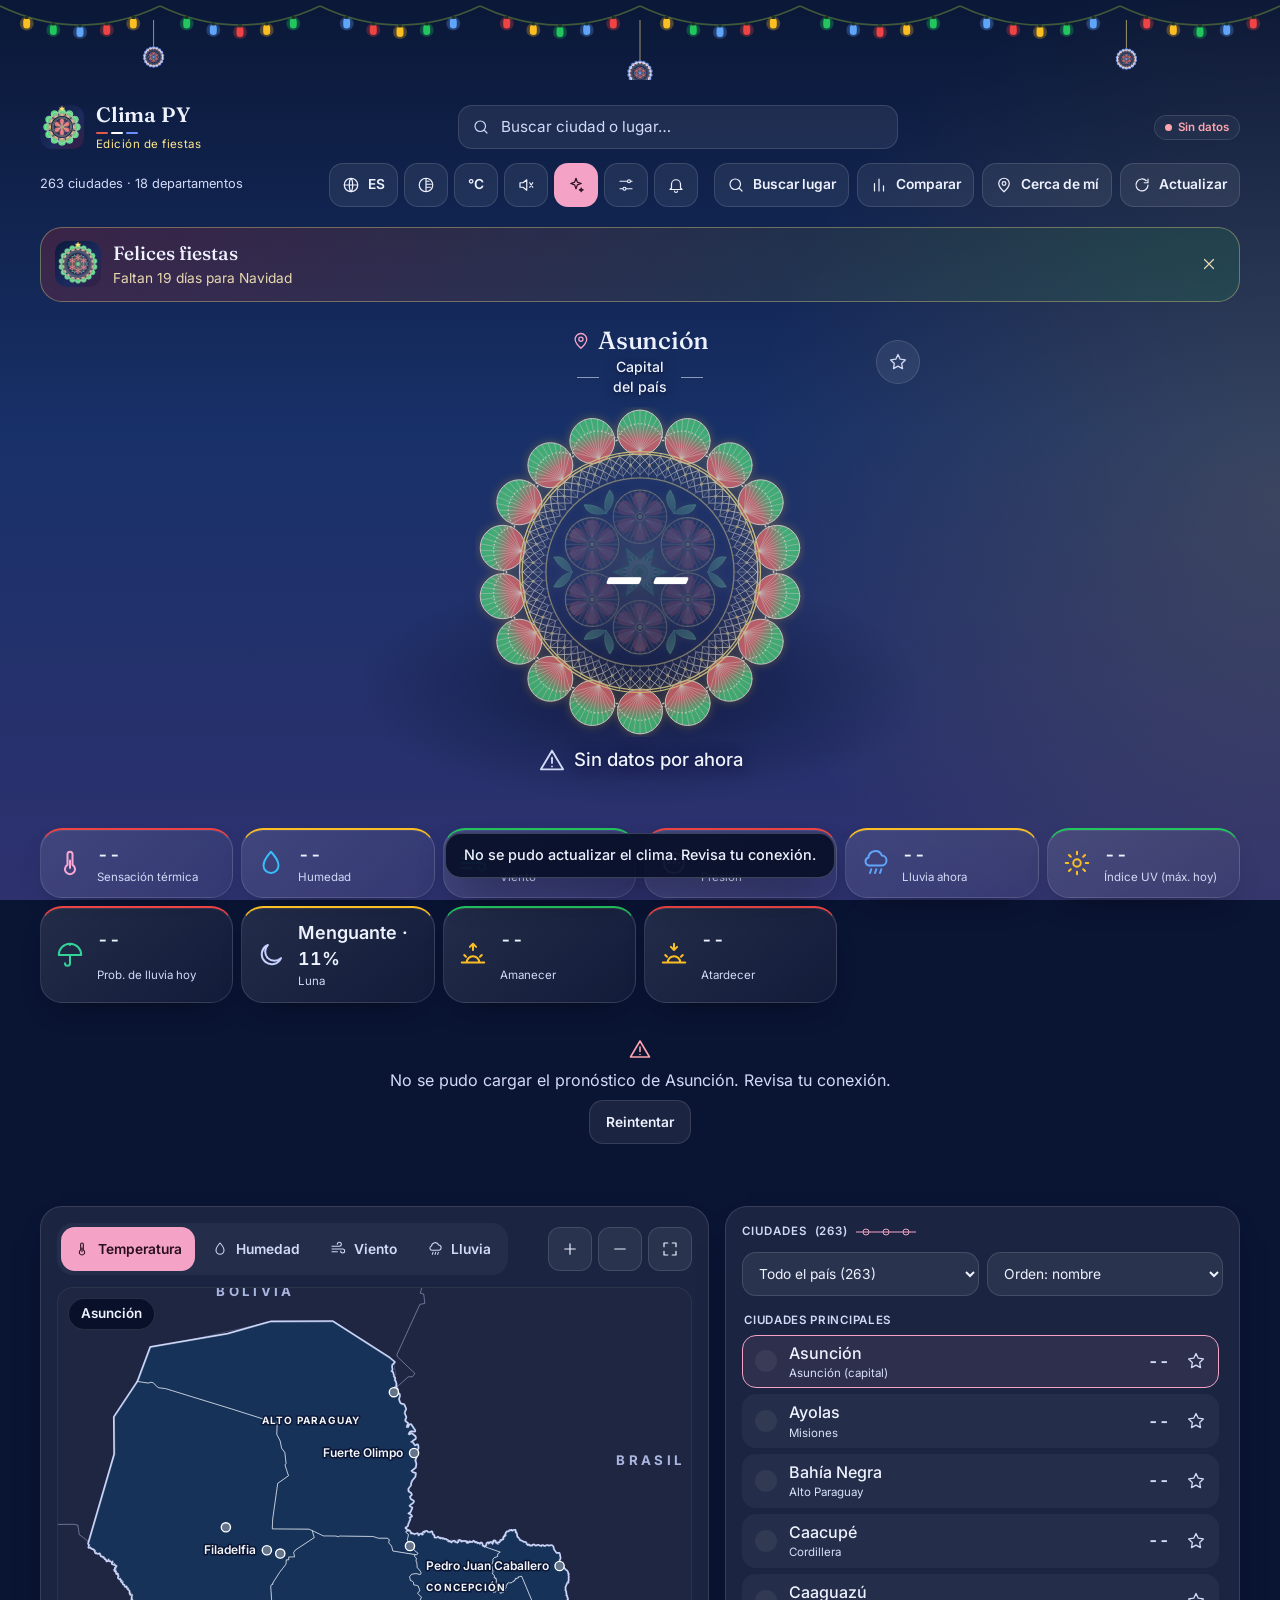
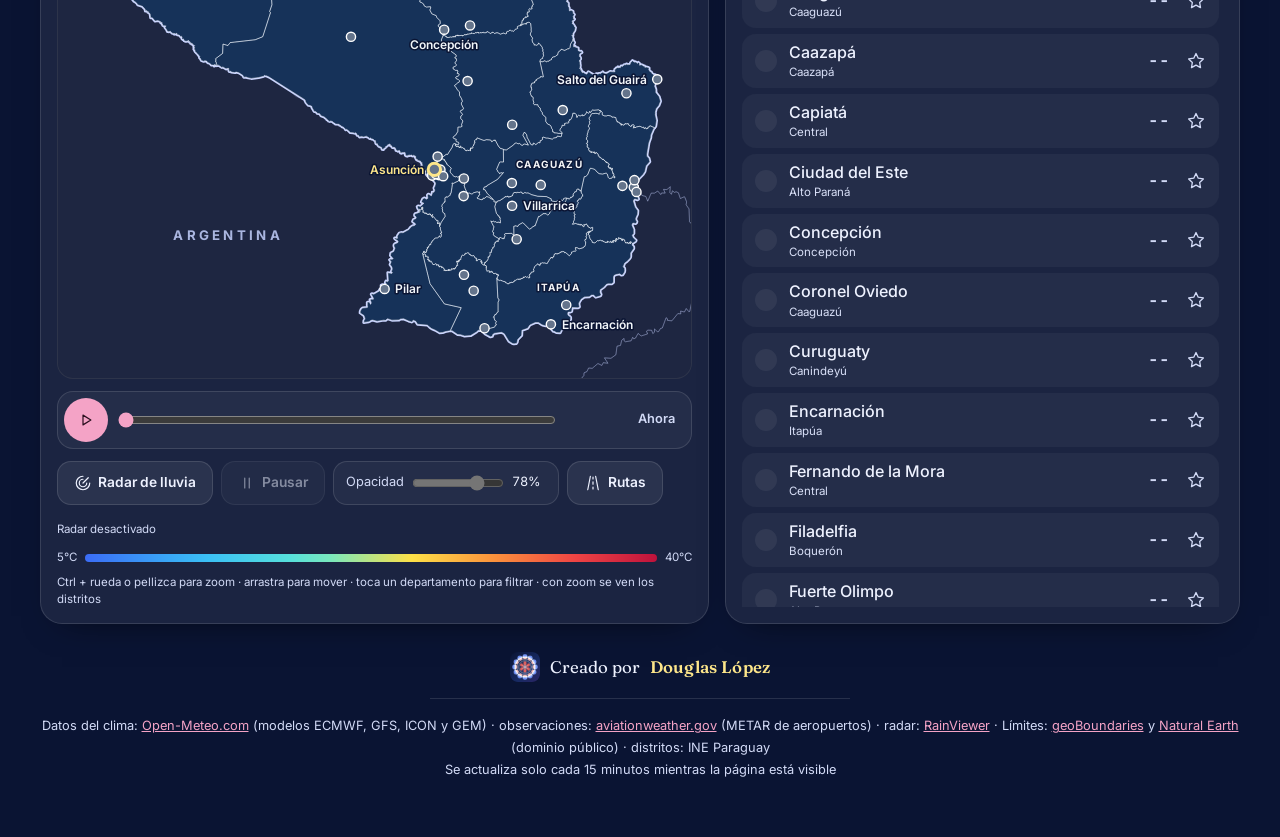
==== commit a1625fde: "Ñandutí tricolor: rojo, blanco y azul de la bandera - El ñandutí normal (logo, ícono, marca de agua " ====
--- a/index.html
+++ b/index.html
@@ -19,7 +19,7 @@
 </head>
 <body>
 <!-- NANDUTI:INICIO -->
-<svg id="nanduti-sprite" width="0" height="0" style="position:absolute" aria-hidden="true" focusable="false"><defs><radialGradient id="ndPortadaBrillo" cx=".5" cy=".5" r=".5"><stop offset="0" style="stop-color:var(--nd-centro);stop-opacity:.4"/><stop offset="1" style="stop-color:var(--nd-centro);stop-opacity:0"/></radialGradient><radialGradient id="nd6L" gradientUnits="userSpaceOnUse" cx="100" cy="100" r="99"><stop offset="0.72" style="stop-color:var(--nd-anillo)"/><stop offset="0.84" style="stop-color:var(--nd-trama)"/><stop offset="1" style="stop-color:var(--nd-trama)"/></radialGradient><symbol id="nanduti-portada" viewBox="0 0 200 200"><circle cx="100" cy="100" r="44" fill="url(#ndPortadaBrillo)"/><g stroke-linecap="round" stroke-linejoin="round"><clipPath id="nd6E"><path d="M108.25 85.71L106.5 96.25L116.5 100L106.5 103.75L108.25 114.29L100 107.5L91.75 114.29L93.5 103.75L83.5 100L93.5 96.25L91.75 85.71L100 92.5Z"/></clipPath><path d="M113.6 15.5A13.6 13.6 0 1 1 86.4 15.5A13.6 13.6 0 1 1 113.6 15.5M142.5 20.6A13.6 13.6 0 1 1 115.3 20.6A13.6 13.6 0 1 1 142.5 20.6M167.92 35.27A13.6 13.6 0 1 1 140.72 35.27A13.6 13.6 0 1 1 167.92 35.27M186.78 57.75A13.6 13.6 0 1 1 159.58 57.75A13.6 13.6 0 1 1 186.78 57.75M196.82 85.33A13.6 13.6 0 1 1 169.62 85.33A13.6 13.6 0 1 1 196.82 85.33M196.82 114.67A13.6 13.6 0 1 1 169.62 114.67A13.6 13.6 0 1 1 196.82 114.67M186.78 142.25A13.6 13.6 0 1 1 159.58 142.25A13.6 13.6 0 1 1 186.78 142.25M167.92 164.73A13.6 13.6 0 1 1 140.72 164.73A13.6 13.6 0 1 1 167.92 164.73M142.5 179.4A13.6 13.6 0 1 1 115.3 179.4A13.6 13.6 0 1 1 142.5 179.4M113.6 184.5A13.6 13.6 0 1 1 86.4 184.5A13.6 13.6 0 1 1 113.6 184.5M84.7 179.4A13.6 13.6 0 1 1 57.5 179.4A13.6 13.6 0 1 1 84.7 179.4M59.28 164.73A13.6 13.6 0 1 1 32.08 164.73A13.6 13.6 0 1 1 59.28 164.73M40.42 142.25A13.6 13.6 0 1 1 13.22 142.25A13.6 13.6 0 1 1 40.42 142.25M30.38 114.67A13.6 13.6 0 1 1 3.18 114.67A13.6 13.6 0 1 1 30.38 114.67M30.38 85.33A13.6 13.6 0 1 1 3.18 85.33A13.6 13.6 0 1 1 30.38 85.33M40.42 57.75A13.6 13.6 0 1 1 13.22 57.75A13.6 13.6 0 1 1 40.42 57.75M59.28 35.27A13.6 13.6 0 1 1 32.08 35.27A13.6 13.6 0 1 1 59.28 35.27M84.7 20.6A13.6 13.6 0 1 1 57.5 20.6A13.6 13.6 0 1 1 84.7 20.6" style="fill:url(#nd6L);fill-opacity:0.88" stroke="none"/><path d="M100 27L86.62 17.92M100 27L86.49 13.97M100 27L87.5 10.15M100 27L89.56 6.78M100 27L92.51 4.15M100 27L96.09 2.47M100 27L100 1.9M100 27L103.91 2.47M100 27L107.49 4.15M100 27L110.44 6.78M100 27L112.5 10.15M100 27L113.51 13.97M100 27L113.38 17.92M124.97 31.4L115.5 18.3M124.97 31.4L116.72 14.54M124.97 31.4L118.98 11.29M124.97 31.4L122.07 8.83M124.97 31.4L125.74 7.37M124.97 31.4L129.68 7.02M124.97 31.4L133.55 7.82M124.97 31.4L137.03 9.69M124.97 31.4L139.82 12.49M124.97 31.4L141.69 15.97M124.97 31.4L142.48 19.85M124.97 31.4L142.12 23.78M124.97 31.4L140.65 27.45M146.92 44.08L142.51 28.52M146.92 44.08L144.94 25.41M146.92 44.08L148.17 23.13M146.92 44.08L151.92 21.88M146.92 44.08L155.87 21.76M146.92 44.08L159.69 22.78M146.92 44.08L163.06 24.85M146.92 44.08L165.68 27.8M146.92 44.08L167.35 31.39M146.92 44.08L167.92 35.3M146.92 44.08L167.33 39.21M146.92 44.08L165.65 42.79M146.92 44.08L163.01 45.73M163.22 63.5L164.39 47.37M163.22 63.5L167.74 45.28M163.22 63.5L171.56 44.25M163.22 63.5L175.51 44.35M163.22 63.5L179.26 45.59M163.22 63.5L182.5 47.85M163.22 63.5L184.96 50.95M163.22 63.5L186.41 54.62M163.22 63.5L186.75 58.56M163.22 63.5L185.95 62.43M163.22 63.5L184.06 65.91M163.22 63.5L181.26 68.69M163.22 63.5L177.77 70.55M171.89 87.32L178.51 72.57M171.89 87.32L182.37 71.75M171.89 87.32L186.31 72.08M171.89 87.32L189.99 73.53M171.89 87.32L193.09 75.98M171.89 87.32L195.36 79.21M171.89 87.32L196.61 82.97M171.89 87.32L196.72 86.92M171.89 87.32L195.7 90.73M171.89 87.32L193.61 94.09M171.89 87.32L190.65 96.71M171.89 87.32L187.07 98.37M171.89 87.32L183.15 98.93M171.89 112.68L183.15 101.07M171.89 112.68L187.07 101.63M171.89 112.68L190.65 103.29M171.89 112.68L193.61 105.91M171.89 112.68L195.7 109.27M171.89 112.68L196.72 113.08M171.89 112.68L196.61 117.03M171.89 112.68L195.36 120.79M171.89 112.68L193.09 124.02M171.89 112.68L189.99 126.47M171.89 112.68L186.31 127.92M171.89 112.68L182.37 128.25M171.89 112.68L178.51 127.43M163.22 136.5L177.77 129.45M163.22 136.5L181.26 131.31M163.22 136.5L184.06 134.09M163.22 136.5L185.95 137.57M163.22 136.5L186.75 141.44M163.22 136.5L186.41 145.38M163.22 136.5L184.96 149.05M163.22 136.5L182.5 152.15M163.22 136.5L179.26 154.41M163.22 136.5L175.51 155.65M163.22 136.5L171.56 155.75M163.22 136.5L167.74 154.72M163.22 136.5L164.39 152.63M146.92 155.92L163.01 154.27M146.92 155.92L165.65 157.21M146.92 155.92L167.33 160.79M146.92 155.92L167.92 164.7M146.92 155.92L167.35 168.61M146.92 155.92L165.68 172.2M146.92 155.92L163.06 175.15M146.92 155.92L159.69 177.22M146.92 155.92L155.87 178.24M146.92 155.92L151.92 178.12M146.92 155.92L148.17 176.87M146.92 155.92L144.94 174.59M146.92 155.92L142.51 171.48M124.97 168.6L140.65 172.55M124.97 168.6L142.12 176.22M124.97 168.6L142.48 180.15M124.97 168.6L141.69 184.03M124.97 168.6L139.82 187.51M124.97 168.6L137.03 190.31M124.97 168.6L133.55 192.18M124.97 168.6L129.68 192.98M124.97 168.6L125.74 192.63M124.97 168.6L122.07 191.17M124.97 168.6L118.98 188.71M124.97 168.6L116.72 185.46M124.97 168.6L115.5 181.7M100 173L113.38 182.08M100 173L113.51 186.03M100 173L112.5 189.85M100 173L110.44 193.22M100 173L107.49 195.85M100 173L103.91 197.53M100 173L100 198.1M100 173L96.09 197.53M100 173L92.51 195.85M100 173L89.56 193.22M100 173L87.5 189.85M100 173L86.49 186.03M100 173L86.62 182.08M75.03 168.6L84.5 181.7M75.03 168.6L83.28 185.46M75.03 168.6L81.02 188.71M75.03 168.6L77.93 191.17M75.03 168.6L74.26 192.63M75.03 168.6L70.32 192.98M75.03 168.6L66.45 192.18M75.03 168.6L62.97 190.31M75.03 168.6L60.18 187.51M75.03 168.6L58.31 184.03M75.03 168.6L57.52 180.15M75.03 168.6L57.88 176.22M75.03 168.6L59.35 172.55M53.08 155.92L57.49 171.48M53.08 155.92L55.06 174.59M53.08 155.92L51.83 176.87M53.08 155.92L48.08 178.12M53.08 155.92L44.13 178.24M53.08 155.92L40.31 177.22M53.08 155.92L36.94 175.15M53.08 155.92L34.32 172.2M53.08 155.92L32.65 168.61M53.08 155.92L32.08 164.7M53.08 155.92L32.67 160.79M53.08 155.92L34.35 157.21M53.08 155.92L36.99 154.27M36.78 136.5L35.61 152.63M36.78 136.5L32.26 154.72M36.78 136.5L28.44 155.75M36.78 136.5L24.49 155.65M36.78 136.5L20.74 154.41M36.78 136.5L17.5 152.15M36.78 136.5L15.04 149.05M36.78 136.5L13.59 145.38M36.78 136.5L13.25 141.44M36.78 136.5L14.05 137.57M36.78 136.5L15.94 134.09M36.78 136.5L18.74 131.31M36.78 136.5L22.23 129.45M28.11 112.68L21.49 127.43M28.11 112.68L17.63 128.25M28.11 112.68L13.69 127.92M28.11 112.68L10.01 126.47M28.11 112.68L6.91 124.02M28.11 112.68L4.64 120.79M28.11 112.68L3.39 117.03M28.11 112.68L3.28 113.08M28.11 112.68L4.3 109.27M28.11 112.68L6.39 105.91M28.11 112.68L9.35 103.29M28.11 112.68L12.93 101.63M28.11 112.68L16.85 101.07M28.11 87.32L16.85 98.93M28.11 87.32L12.93 98.37M28.11 87.32L9.35 96.71M28.11 87.32L6.39 94.09M28.11 87.32L4.3 90.73M28.11 87.32L3.28 86.92M28.11 87.32L3.39 82.97M28.11 87.32L4.64 79.21M28.11 87.32L6.91 75.98M28.11 87.32L10.01 73.53M28.11 87.32L13.69 72.08M28.11 87.32L17.63 71.75M28.11 87.32L21.49 72.57M36.78 63.5L22.23 70.55M36.78 63.5L18.74 68.69M36.78 63.5L15.94 65.91M36.78 63.5L14.05 62.43M36.78 63.5L13.25 58.56M36.78 63.5L13.59 54.62M36.78 63.5L15.04 50.95M36.78 63.5L17.5 47.85M36.78 63.5L20.74 45.59M36.78 63.5L24.49 44.35M36.78 63.5L28.44 44.25M36.78 63.5L32.26 45.28M36.78 63.5L35.61 47.37M53.08 44.08L36.99 45.73M53.08 44.08L34.35 42.79M53.08 44.08L32.67 39.21M53.08 44.08L32.08 35.3M53.08 44.08L32.65 31.39M53.08 44.08L34.32 27.8M53.08 44.08L36.94 24.85M53.08 44.08L40.31 22.78M53.08 44.08L44.13 21.76M53.08 44.08L48.08 21.88M53.08 44.08L51.83 23.13M53.08 44.08L55.06 25.41M53.08 44.08L57.49 28.52M75.03 31.4L59.35 27.45M75.03 31.4L57.88 23.78M75.03 31.4L57.52 19.85M75.03 31.4L58.31 15.97M75.03 31.4L60.18 12.49M75.03 31.4L62.97 9.69M75.03 31.4L66.45 7.82M75.03 31.4L70.32 7.02M75.03 31.4L74.26 7.37M75.03 31.4L77.93 8.83M75.03 31.4L81.02 11.29M75.03 31.4L83.28 14.54M75.03 31.4L84.5 18.3" style="stroke:var(--nd-hilo)" fill="none" stroke-width="0.4" stroke-opacity=".7"/><path d="M113.6 15.5A13.6 13.6 0 1 1 86.4 15.5A13.6 13.6 0 1 1 113.6 15.5M142.5 20.6A13.6 13.6 0 1 1 115.3 20.6A13.6 13.6 0 1 1 142.5 20.6M167.92 35.27A13.6 13.6 0 1 1 140.72 35.27A13.6 13.6 0 1 1 167.92 35.27M186.78 57.75A13.6 13.6 0 1 1 159.58 57.75A13.6 13.6 0 1 1 186.78 57.75M196.82 85.33A13.6 13.6 0 1 1 169.62 85.33A13.6 13.6 0 1 1 196.82 85.33M196.82 114.67A13.6 13.6 0 1 1 169.62 114.67A13.6 13.6 0 1 1 196.82 114.67M186.78 142.25A13.6 13.6 0 1 1 159.58 142.25A13.6 13.6 0 1 1 186.78 142.25M167.92 164.73A13.6 13.6 0 1 1 140.72 164.73A13.6 13.6 0 1 1 167.92 164.73M142.5 179.4A13.6 13.6 0 1 1 115.3 179.4A13.6 13.6 0 1 1 142.5 179.4M113.6 184.5A13.6 13.6 0 1 1 86.4 184.5A13.6 13.6 0 1 1 113.6 184.5M84.7 179.4A13.6 13.6 0 1 1 57.5 179.4A13.6 13.6 0 1 1 84.7 179.4M59.28 164.73A13.6 13.6 0 1 1 32.08 164.73A13.6 13.6 0 1 1 59.28 164.73M40.42 142.25A13.6 13.6 0 1 1 13.22 142.25A13.6 13.6 0 1 1 40.42 142.25M30.38 114.67A13.6 13.6 0 1 1 3.18 114.67A13.6 13.6 0 1 1 30.38 114.67M30.38 85.33A13.6 13.6 0 1 1 3.18 85.33A13.6 13.6 0 1 1 30.38 85.33M40.42 57.75A13.6 13.6 0 1 1 13.22 57.75A13.6 13.6 0 1 1 40.42 57.75M59.28 35.27A13.6 13.6 0 1 1 32.08 35.27A13.6 13.6 0 1 1 59.28 35.27M84.7 20.6A13.6 13.6 0 1 1 57.5 20.6A13.6 13.6 0 1 1 84.7 20.6" style="stroke:var(--nd-hilo)" fill="none" stroke-width="0.6"/><path d="M85.62 20.41A15.2 15.2 0 0 1 114.38 20.41M113.7 20.29A15.2 15.2 0 0 1 140.74 30.13M140.14 29.79A15.2 15.2 0 0 1 162.18 48.28M161.73 47.75A15.2 15.2 0 0 1 176.12 72.66M175.88 72.01A15.2 15.2 0 0 1 180.87 100.35M180.87 99.65A15.2 15.2 0 0 1 175.88 127.99M176.12 127.34A15.2 15.2 0 0 1 161.73 152.25M162.18 151.72A15.2 15.2 0 0 1 140.14 170.21M140.74 169.87A15.2 15.2 0 0 1 113.7 179.71M114.38 179.59A15.2 15.2 0 0 1 85.62 179.59M86.3 179.71A15.2 15.2 0 0 1 59.26 169.87M59.86 170.21A15.2 15.2 0 0 1 37.82 151.72M38.27 152.25A15.2 15.2 0 0 1 23.88 127.34M24.12 127.99A15.2 15.2 0 0 1 19.13 99.65M19.13 100.35A15.2 15.2 0 0 1 24.12 72.01M23.88 72.66A15.2 15.2 0 0 1 38.27 47.75M37.82 48.28A15.2 15.2 0 0 1 59.86 29.79M59.26 30.13A15.2 15.2 0 0 1 86.3 20.29" style="stroke:var(--nd-hilo)" fill="none" stroke-width="1" stroke-dasharray="0 2.2" stroke-linecap="round"/><path d="M173 100A73 73 0 1 1 27 100A73 73 0 1 1 173 100" style="fill:url(#nd6F);fill-opacity:0" stroke="none"/><path d="M100 43L100 27M104.97 43.22L106.36 27.28M109.9 43.87L112.68 28.11M114.75 44.94L118.89 29.49M119.5 46.44L124.97 31.4M124.09 48.34L130.85 33.84M128.5 50.64L136.5 36.78M132.69 53.31L141.87 40.2M136.64 56.34L146.92 44.08M140.31 59.69L151.62 48.38M143.66 63.36L155.92 53.08M146.69 67.31L159.8 58.13M149.36 71.5L163.22 63.5M151.66 75.91L166.16 69.15M153.56 80.5L168.6 75.03M155.06 85.25L170.51 81.11M156.13 90.1L171.89 87.32M156.78 95.03L172.72 93.64M157 100L173 100M156.78 104.97L172.72 106.36M156.13 109.9L171.89 112.68M155.06 114.75L170.51 118.89M153.56 119.5L168.6 124.97M151.66 124.09L166.16 130.85M149.36 128.5L163.22 136.5M146.69 132.69L159.8 141.87M143.66 136.64L155.92 146.92M140.31 140.31L151.62 151.62M136.64 143.66L146.92 155.92M132.69 146.69L141.87 159.8M128.5 149.36L136.5 163.22M124.09 151.66L130.85 166.16M119.5 153.56L124.97 168.6M114.75 155.06L118.89 170.51M109.9 156.13L112.68 171.89M104.97 156.78L106.36 172.72M100 157L100 173M95.03 156.78L93.64 172.72M90.1 156.13L87.32 171.89M85.25 155.06L81.11 170.51M80.5 153.56L75.03 168.6M75.91 151.66L69.15 166.16M71.5 149.36L63.5 163.22M67.31 146.69L58.13 159.8M63.36 143.66L53.08 155.92M59.69 140.31L48.38 151.62M56.34 136.64L44.08 146.92M53.31 132.69L40.2 141.87M50.64 128.5L36.78 136.5M48.34 124.09L33.84 130.85M46.44 119.5L31.4 124.97M44.94 114.75L29.49 118.89M43.87 109.9L28.11 112.68M43.22 104.97L27.28 106.36M43 100L27 100M43.22 95.03L27.28 93.64M43.87 90.1L28.11 87.32M44.94 85.25L29.49 81.11M46.44 80.5L31.4 75.03M48.34 75.91L33.84 69.15M50.64 71.5L36.78 63.5M53.31 67.31L40.2 58.13M56.34 63.36L44.08 53.08M59.69 59.69L48.38 48.38M63.36 56.34L53.08 44.08M67.31 53.31L58.13 40.2M71.5 50.64L63.5 36.78M75.91 48.34L69.15 33.84M80.5 46.44L75.03 31.4M85.25 44.94L81.11 29.49M90.1 43.87L87.32 28.11M95.03 43.22L93.64 27.28" style="stroke:var(--nd-hilo)" fill="none" stroke-width="0.4" stroke-opacity=".7"/><path d="M100 41L105.67 35.25L110.25 41.9L116.82 37.21L120.18 44.56L127.47 41.09L129.5 48.9L137.28 46.76L137.92 54.8L145.96 54.04L145.2 62.08L153.24 62.72L151.1 70.5L158.91 72.53L155.44 79.82L162.79 83.18L158.1 89.75L164.75 94.33L159 100L164.75 105.67L158.1 110.25L162.79 116.82L155.44 120.18L158.91 127.47L151.1 129.5L153.24 137.28L145.2 137.92L145.96 145.96L137.92 145.2L137.28 153.24L129.5 151.1L127.47 158.91L120.18 155.44L116.82 162.79L110.25 158.1L105.67 164.75L100 159L94.33 164.75L89.75 158.1L83.18 162.79L79.82 155.44L72.53 158.91L70.5 151.1L62.72 153.24L62.08 145.2L54.04 145.96L54.8 137.92L46.76 137.28L48.9 129.5L41.09 127.47L44.56 120.18L37.21 116.82L41.9 110.25L35.25 105.67L41 100L35.25 94.33L41.9 89.75L37.21 83.18L44.56 79.82L41.09 72.53L48.9 70.5L46.76 62.72L54.8 62.08L54.04 54.04L62.08 54.8L62.72 46.76L70.5 48.9L72.53 41.09L79.82 44.56L83.18 37.21L89.75 41.9L94.33 35.25L100 41M100 35L105.14 41.22L111.29 35.99L115.27 43.01L122.23 38.92L124.93 46.53L132.5 43.71L133.84 51.67L141.78 50.21L141.72 58.28L149.79 58.22L148.33 66.16L156.29 67.5L153.47 75.07L161.08 77.77L156.99 84.73L164.01 88.71L158.78 94.86L165 100L158.78 105.14L164.01 111.29L156.99 115.27L161.08 122.23L153.47 124.93L156.29 132.5L148.33 133.84L149.79 141.78L141.72 141.72L141.78 149.79L133.84 148.33L132.5 156.29L124.93 153.47L122.23 161.08L115.27 156.99L111.29 164.01L105.14 158.78L100 165L94.86 158.78L88.71 164.01L84.73 156.99L77.77 161.08L75.07 153.47L67.5 156.29L66.16 148.33L58.22 149.79L58.28 141.72L50.21 141.78L51.67 133.84L43.71 132.5L46.53 124.93L38.92 122.23L43.01 115.27L35.99 111.29L41.22 105.14L35 100L41.22 94.86L35.99 88.71L43.01 84.73L38.92 77.77L46.53 75.07L43.71 67.5L51.67 66.16L50.21 58.22L58.28 58.28L58.22 50.21L66.16 51.67L67.5 43.71L75.07 46.53L77.77 38.92L84.73 43.01L88.71 35.99L94.86 41.22L100 35M100 35L106.19 29.27L111.29 35.99L118.38 31.42L122.23 38.92L130.01 35.65L132.5 43.71L140.72 41.84L141.78 50.21L150.2 49.8L149.79 58.22L158.16 59.28L156.29 67.5L164.35 69.99L161.08 77.77L168.58 81.62L164.01 88.71L170.73 93.81L165 100L170.73 106.19L164.01 111.29L168.58 118.38L161.08 122.23L164.35 130.01L156.29 132.5L158.16 140.72L149.79 141.78L150.2 150.2L141.78 149.79L140.72 158.16L132.5 156.29L130.01 164.35L122.23 161.08L118.38 168.58L111.29 164.01L106.19 170.73L100 165L93.81 170.73L88.71 164.01L81.62 168.58L77.77 161.08L69.99 164.35L67.5 156.29L59.28 158.16L58.22 149.79L49.8 150.2L50.21 141.78L41.84 140.72L43.71 132.5L35.65 130.01L38.92 122.23L31.42 118.38L35.99 111.29L29.27 106.19L35 100L29.27 93.81L35.99 88.71L31.42 81.62L38.92 77.77L35.65 69.99L43.71 67.5L41.84 59.28L50.21 58.22L49.8 49.8L58.22 50.21L59.28 41.84L67.5 43.71L69.99 35.65L77.77 38.92L81.62 31.42L88.71 35.99L93.81 29.27L100 35M100 29L105.67 35.25L112.33 30.08L116.82 37.21L124.28 33.28L127.47 41.09L135.5 38.51L137.28 46.76L145.64 45.61L145.96 54.04L154.39 54.36L153.24 62.72L161.49 64.5L158.91 72.53L166.72 75.72L162.79 83.18L169.92 87.67L164.75 94.33L171 100L164.75 105.67L169.92 112.33L162.79 116.82L166.72 124.28L158.91 127.47L161.49 135.5L153.24 137.28L154.39 145.64L145.96 145.96L145.64 154.39L137.28 153.24L135.5 161.49L127.47 158.91L124.28 166.72L116.82 162.79L112.33 169.92L105.67 164.75L100 171L94.33 164.75L87.67 169.92L83.18 162.79L75.72 166.72L72.53 158.91L64.5 161.49L62.72 153.24L54.36 154.39L54.04 145.96L45.61 145.64L46.76 137.28L38.51 135.5L41.09 127.47L33.28 124.28L37.21 116.82L30.08 112.33L35.25 105.67L29 100L35.25 94.33L30.08 87.67L37.21 83.18L33.28 75.72L41.09 72.53L38.51 64.5L46.76 62.72L45.61 54.36L54.04 54.04L54.36 45.61L62.72 46.76L64.5 38.51L72.53 41.09L75.72 33.28L83.18 37.21L87.67 30.08L94.33 35.25L100 29" style="stroke:var(--nd-hilo)" fill="none" stroke-width="0.5"/><path d="M106.57 35.25A0.9 0.9 0 1 1 104.77 35.25A0.9 0.9 0 1 1 106.57 35.25M117.72 37.21A0.9 0.9 0 1 1 115.92 37.21A0.9 0.9 0 1 1 117.72 37.21M128.37 41.09A0.9 0.9 0 1 1 126.57 41.09A0.9 0.9 0 1 1 128.37 41.09M138.18 46.76A0.9 0.9 0 1 1 136.38 46.76A0.9 0.9 0 1 1 138.18 46.76M146.86 54.04A0.9 0.9 0 1 1 145.06 54.04A0.9 0.9 0 1 1 146.86 54.04M154.14 62.72A0.9 0.9 0 1 1 152.34 62.72A0.9 0.9 0 1 1 154.14 62.72M159.81 72.53A0.9 0.9 0 1 1 158.01 72.53A0.9 0.9 0 1 1 159.81 72.53M163.69 83.18A0.9 0.9 0 1 1 161.89 83.18A0.9 0.9 0 1 1 163.69 83.18M165.65 94.33A0.9 0.9 0 1 1 163.85 94.33A0.9 0.9 0 1 1 165.65 94.33M165.65 105.67A0.9 0.9 0 1 1 163.85 105.67A0.9 0.9 0 1 1 165.65 105.67M163.69 116.82A0.9 0.9 0 1 1 161.89 116.82A0.9 0.9 0 1 1 163.69 116.82M159.81 127.47A0.9 0.9 0 1 1 158.01 127.47A0.9 0.9 0 1 1 159.81 127.47M154.14 137.28A0.9 0.9 0 1 1 152.34 137.28A0.9 0.9 0 1 1 154.14 137.28M146.86 145.96A0.9 0.9 0 1 1 145.06 145.96A0.9 0.9 0 1 1 146.86 145.96M138.18 153.24A0.9 0.9 0 1 1 136.38 153.24A0.9 0.9 0 1 1 138.18 153.24M128.37 158.91A0.9 0.9 0 1 1 126.57 158.91A0.9 0.9 0 1 1 128.37 158.91M117.72 162.79A0.9 0.9 0 1 1 115.92 162.79A0.9 0.9 0 1 1 117.72 162.79M106.57 164.75A0.9 0.9 0 1 1 104.77 164.75A0.9 0.9 0 1 1 106.57 164.75M95.23 164.75A0.9 0.9 0 1 1 93.43 164.75A0.9 0.9 0 1 1 95.23 164.75M84.08 162.79A0.9 0.9 0 1 1 82.28 162.79A0.9 0.9 0 1 1 84.08 162.79M73.43 158.91A0.9 0.9 0 1 1 71.63 158.91A0.9 0.9 0 1 1 73.43 158.91M63.62 153.24A0.9 0.9 0 1 1 61.82 153.24A0.9 0.9 0 1 1 63.62 153.24M54.94 145.96A0.9 0.9 0 1 1 53.14 145.96A0.9 0.9 0 1 1 54.94 145.96M47.66 137.28A0.9 0.9 0 1 1 45.86 137.28A0.9 0.9 0 1 1 47.66 137.28M41.99 127.47A0.9 0.9 0 1 1 40.19 127.47A0.9 0.9 0 1 1 41.99 127.47M38.11 116.82A0.9 0.9 0 1 1 36.31 116.82A0.9 0.9 0 1 1 38.11 116.82M36.15 105.67A0.9 0.9 0 1 1 34.35 105.67A0.9 0.9 0 1 1 36.15 105.67M36.15 94.33A0.9 0.9 0 1 1 34.35 94.33A0.9 0.9 0 1 1 36.15 94.33M38.11 83.18A0.9 0.9 0 1 1 36.31 83.18A0.9 0.9 0 1 1 38.11 83.18M41.99 72.53A0.9 0.9 0 1 1 40.19 72.53A0.9 0.9 0 1 1 41.99 72.53M47.66 62.72A0.9 0.9 0 1 1 45.86 62.72A0.9 0.9 0 1 1 47.66 62.72M54.94 54.04A0.9 0.9 0 1 1 53.14 54.04A0.9 0.9 0 1 1 54.94 54.04M63.62 46.76A0.9 0.9 0 1 1 61.82 46.76A0.9 0.9 0 1 1 63.62 46.76M73.43 41.09A0.9 0.9 0 1 1 71.63 41.09A0.9 0.9 0 1 1 73.43 41.09M84.08 37.21A0.9 0.9 0 1 1 82.28 37.21A0.9 0.9 0 1 1 84.08 37.21M95.23 35.25A0.9 0.9 0 1 1 93.43 35.25A0.9 0.9 0 1 1 95.23 35.25" style="fill:var(--nd-centro);fill-opacity:0.9" stroke="none"/><path d="M173 100A73 73 0 1 1 27 100A73 73 0 1 1 173 100M171.4 100A71.4 71.4 0 1 1 28.6 100A71.4 71.4 0 1 1 171.4 100M157 100A57 57 0 1 1 43 100A57 57 0 1 1 157 100" style="stroke:var(--nd-centro)" fill="none" stroke-width="0.8"/><path d="M108.25 85.71L106.5 96.25L116.5 100L106.5 103.75L108.25 114.29L100 107.5L91.75 114.29L93.5 103.75L83.5 100L93.5 96.25L91.75 85.71L100 92.5Z" style="fill:var(--nd-trama);fill-opacity:0.55" stroke="none"/><path d="M100 97.5L100 83.5M100.65 97.59L104.27 84.06M101.25 97.83L108.25 85.71M101.77 98.23L111.67 88.33M102.17 98.75L114.29 91.75M102.41 99.35L115.94 95.73M102.5 100L116.5 100M102.41 100.65L115.94 104.27M102.17 101.25L114.29 108.25M101.77 101.77L111.67 111.67M101.25 102.17L108.25 114.29M100.65 102.41L104.27 115.94M100 102.5L100 116.5M99.35 102.41L95.73 115.94M98.75 102.17L91.75 114.29M98.23 101.77L88.33 111.67M97.83 101.25L85.71 108.25M97.59 100.65L84.06 104.27M97.5 100L83.5 100M97.59 99.35L84.06 95.73M97.83 98.75L85.71 91.75M98.23 98.23L88.33 88.33M98.75 97.83L91.75 85.71M99.35 97.59L95.73 84.06" style="stroke:var(--nd-hilo)" fill="none" stroke-width="0.35" clip-path="url(#nd6E)" stroke-opacity=".8"/><path d="M100 95L102.59 90.34L102.5 95.67L107.07 92.93L104.33 97.5L109.66 97.41L105 100L109.66 102.59L104.33 102.5L107.07 107.07L102.5 104.33L102.59 109.66L100 105L97.41 109.66L97.5 104.33L92.93 107.07L95.67 102.5L90.34 102.59L95 100L90.34 97.41L95.67 97.5L92.93 92.93L97.5 95.67L97.41 90.34L100 95M100 90L101.29 95.17L105 91.34L103.54 96.46L108.66 95L104.83 98.71L110 100L104.83 101.29L108.66 105L103.54 103.54L105 108.66L101.29 104.83L100 110L98.71 104.83L95 108.66L96.46 103.54L91.34 105L95.17 101.29L90 100L95.17 98.71L91.34 95L96.46 96.46L95 91.34L98.71 95.17L100 90M100 90L103.88 85.51L105 91.34L110.61 89.39L108.66 95L114.49 96.12L110 100L114.49 103.88L108.66 105L110.61 110.61L105 108.66L103.88 114.49L100 110L96.12 114.49L95 108.66L89.39 110.61L91.34 105L85.51 103.88L90 100L85.51 96.12L91.34 95L89.39 89.39L95 91.34L96.12 85.51L100 90M100 85L102.59 90.34L107.5 87.01L107.07 92.93L112.99 92.5L109.66 97.41L115 100L109.66 102.59L112.99 107.5L107.07 107.07L107.5 112.99L102.59 109.66L100 115L97.41 109.66L92.5 112.99L92.93 107.07L87.01 107.5L90.34 102.59L85 100L90.34 97.41L87.01 92.5L92.93 92.93L92.5 87.01L97.41 90.34L100 85" style="stroke:var(--nd-hilo)" fill="none" stroke-width="0.35" clip-path="url(#nd6E)"/><path d="M108.25 85.71L106.5 96.25L116.5 100L106.5 103.75L108.25 114.29L100 107.5L91.75 114.29L93.5 103.75L83.5 100L93.5 96.25L91.75 85.71L100 92.5Z" style="stroke:var(--nd-trama)" fill="none" stroke-width="0.6"/><path d="M102.92 66.5L116.2 66.5M102.86 67.07L115.89 69.66M102.69 67.62L114.97 72.7M102.42 68.12L113.47 75.5M102.06 68.56L111.46 77.96M101.62 68.92L109 79.97M101.12 69.19L106.2 81.47M100.57 69.36L103.16 82.39M100 69.42L100 82.7M99.43 69.36L96.84 82.39M98.88 69.19L93.8 81.47M98.38 68.92L91 79.97M97.94 68.56L88.54 77.96M97.58 68.12L86.53 75.5M97.31 67.62L85.03 72.7M97.14 67.07L84.11 69.66M97.08 66.5L83.8 66.5M97.14 65.93L84.11 63.34M97.31 65.38L85.03 60.3M97.58 64.88L86.53 57.5M97.94 64.44L88.54 55.04M98.38 64.08L91 53.03M98.88 63.81L93.8 51.53M99.43 63.64L96.84 50.61M100 63.58L100 50.3M100.57 63.64L103.16 50.61M101.12 63.81L106.2 51.53M101.62 64.08L109 53.03M102.06 64.44L111.46 55.04M102.42 64.88L113.47 57.5M102.69 65.38L114.97 60.3M102.86 65.93L115.89 63.34" style="stroke:var(--nd-hilo)" fill="none" stroke-width="0.35" stroke-opacity=".75"/><path d="M100 63.26C101.62 60.34 104.21 58.4 103.89 54.84C103.56 51.11 96.44 51.11 96.11 54.84C95.79 58.4 98.38 60.34 100 63.26ZM102.81 64.88C106.14 64.82 109.12 66.1 112.05 64.04C115.11 61.89 111.55 55.72 108.16 57.3C104.91 58.8 104.52 62.02 102.81 64.88ZM102.81 68.12C104.52 70.98 104.91 74.2 108.16 75.7C111.55 77.28 115.11 71.11 112.05 68.96C109.12 66.9 106.14 68.18 102.81 68.12ZM100 69.74C98.38 72.66 95.79 74.6 96.11 78.16C96.44 81.89 103.56 81.89 103.89 78.16C104.21 74.6 101.62 72.66 100 69.74ZM97.19 68.12C93.86 68.18 90.88 66.9 87.95 68.96C84.89 71.11 88.45 77.28 91.84 75.7C95.09 74.2 95.48 70.98 97.19 68.12ZM97.19 64.88C95.48 62.02 95.09 58.8 91.84 57.3C88.45 55.72 84.89 61.89 87.95 64.04C90.88 66.1 93.86 64.82 97.19 64.88Z" style="fill:var(--nd-anillo);fill-opacity:0.75" stroke="none"/><path d="M100 62.61Q97.73 56.78 98.06 52.24M100 62.61Q98.87 56.78 99.03 52.24M100 62.61Q100 56.78 100 52.24M100 62.61Q101.13 56.78 100.97 52.24M100 62.61Q102.27 56.78 101.94 52.24M103.37 64.56Q107.28 59.68 111.37 57.69M103.37 64.56Q107.85 60.66 111.86 58.53M103.37 64.56Q108.42 61.64 112.35 59.37M103.37 64.56Q108.98 62.62 112.83 60.21M103.37 64.56Q109.55 63.6 113.32 61.06M103.37 68.44Q109.55 69.4 113.32 71.94M103.37 68.44Q108.98 70.38 112.83 72.79M103.37 68.44Q108.42 71.36 112.35 73.63M103.37 68.44Q107.85 72.34 111.86 74.47M103.37 68.44Q107.28 73.32 111.37 75.31M100 70.39Q102.27 76.22 101.94 80.76M100 70.39Q101.13 76.22 100.97 80.76M100 70.39Q100 76.22 100 80.76M100 70.39Q98.87 76.22 99.03 80.76M100 70.39Q97.73 76.22 98.06 80.76M96.63 68.44Q92.72 73.32 88.63 75.31M96.63 68.44Q92.15 72.34 88.14 74.47M96.63 68.44Q91.58 71.36 87.65 73.63M96.63 68.44Q91.02 70.38 87.17 72.79M96.63 68.44Q90.45 69.4 86.68 71.94M96.63 64.56Q90.45 63.6 86.68 61.06M96.63 64.56Q91.02 62.62 87.17 60.21M96.63 64.56Q91.58 61.64 87.65 59.37M96.63 64.56Q92.15 60.66 88.14 58.53M96.63 64.56Q92.72 59.68 88.63 57.69" style="stroke:var(--nd-hilo)" fill="none" stroke-width="0.3" stroke-opacity=".8"/><path d="M100 63.26C101.62 60.34 104.21 58.4 103.89 54.84C103.56 51.11 96.44 51.11 96.11 54.84C95.79 58.4 98.38 60.34 100 63.26ZM102.81 64.88C106.14 64.82 109.12 66.1 112.05 64.04C115.11 61.89 111.55 55.72 108.16 57.3C104.91 58.8 104.52 62.02 102.81 64.88ZM102.81 68.12C104.52 70.98 104.91 74.2 108.16 75.7C111.55 77.28 115.11 71.11 112.05 68.96C109.12 66.9 106.14 68.18 102.81 68.12ZM100 69.74C98.38 72.66 95.79 74.6 96.11 78.16C96.44 81.89 103.56 81.89 103.89 78.16C104.21 74.6 101.62 72.66 100 69.74ZM97.19 68.12C93.86 68.18 90.88 66.9 87.95 68.96C84.89 71.11 88.45 77.28 91.84 75.7C95.09 74.2 95.48 70.98 97.19 68.12ZM97.19 64.88C95.48 62.02 95.09 58.8 91.84 57.3C88.45 55.72 84.89 61.89 87.95 64.04C90.88 66.1 93.86 64.82 97.19 64.88Z" style="stroke:var(--nd-anillo)" fill="none" stroke-width="0.5"/><path d="M116.2 66.5A16.2 16.2 0 1 1 83.8 66.5A16.2 16.2 0 1 1 116.2 66.5" style="stroke:var(--nd-centro)" fill="none" stroke-width="0.7"/><path d="M102.59 66.5A2.59 2.59 0 1 1 97.41 66.5A2.59 2.59 0 1 1 102.59 66.5" style="stroke:var(--nd-centro)" fill="none" stroke-width="0.6"/><path d="M101.46 66.5A1.46 1.46 0 1 1 98.54 66.5A1.46 1.46 0 1 1 101.46 66.5" style="fill:var(--nd-centro);fill-opacity:1" stroke="none"/><path d="M131.93 83.25L145.21 83.25M131.87 83.82L144.9 86.41M131.71 84.37L143.98 89.45M131.44 84.87L142.48 92.25M131.07 85.31L140.47 94.71M130.63 85.67L138.01 96.72M130.13 85.94L135.21 98.22M129.58 86.11L132.17 99.14M129.01 86.17L129.01 99.45M128.44 86.11L125.85 99.14M127.9 85.94L122.81 98.22M127.39 85.67L120.01 96.72M126.95 85.31L117.56 94.71M126.59 84.87L115.54 92.25M126.32 84.37L114.05 89.45M126.15 83.82L113.12 86.41M126.1 83.25L112.81 83.25M126.15 82.68L113.12 80.09M126.32 82.13L114.05 77.05M126.59 81.63L115.54 74.25M126.95 81.19L117.56 71.79M127.39 80.83L120.01 69.78M127.9 80.56L122.81 68.28M128.44 80.39L125.85 67.36M129.01 80.33L129.01 67.05M129.58 80.39L132.17 67.36M130.13 80.56L135.21 68.28M130.63 80.83L138.01 69.78M131.07 81.19L140.47 71.79M131.44 81.63L142.48 74.25M131.71 82.13L143.98 77.05M131.87 82.68L144.9 80.09" style="stroke:var(--nd-hilo)" fill="none" stroke-width="0.35" stroke-opacity=".75"/><path d="M131.82 81.63C135.15 81.57 138.13 82.85 141.06 80.79C144.12 78.64 140.56 72.47 137.17 74.05C133.92 75.55 133.53 78.77 131.82 81.63ZM131.82 84.87C133.53 87.73 133.92 90.95 137.17 92.45C140.56 94.03 144.12 87.86 141.06 85.71C138.13 83.65 135.15 84.93 131.82 84.87ZM129.01 86.49C127.39 89.41 124.8 91.35 125.12 94.91C125.45 98.64 132.58 98.64 132.9 94.91C133.22 91.35 130.63 89.41 129.01 86.49ZM126.21 84.87C122.87 84.93 119.89 83.65 116.97 85.71C113.9 87.86 117.47 94.03 120.85 92.45C124.1 90.95 124.49 87.73 126.21 84.87ZM126.21 81.63C124.49 78.77 124.1 75.55 120.85 74.05C117.47 72.47 113.9 78.64 116.97 80.79C119.89 82.85 122.87 81.57 126.21 81.63ZM129.01 80.01C130.63 77.09 133.22 75.15 132.9 71.59C132.58 67.86 125.45 67.86 125.12 71.59C124.8 75.15 127.39 77.09 129.01 80.01Z" style="fill:var(--nd-anillo);fill-opacity:0.75" stroke="none"/><path d="M132.38 81.31Q136.3 76.43 140.39 74.44M132.38 81.31Q136.86 77.41 140.87 75.28M132.38 81.31Q137.43 78.39 141.36 76.12M132.38 81.31Q138 79.37 141.84 76.96M132.38 81.31Q138.56 80.35 142.33 77.81M132.38 85.19Q138.56 86.15 142.33 88.69M132.38 85.19Q138 87.13 141.84 89.54M132.38 85.19Q137.43 88.11 141.36 90.38M132.38 85.19Q136.86 89.09 140.87 91.22M132.38 85.19Q136.3 90.07 140.39 92.06M129.01 87.14Q131.28 92.97 130.96 97.51M129.01 87.14Q130.15 92.97 129.98 97.51M129.01 87.14Q129.01 92.97 129.01 97.51M129.01 87.14Q127.88 92.97 128.04 97.51M129.01 87.14Q126.74 92.97 127.07 97.51M125.64 85.19Q121.73 90.07 117.64 92.06M125.64 85.19Q121.16 89.09 117.15 91.22M125.64 85.19Q120.59 88.11 116.67 90.38M125.64 85.19Q120.03 87.13 116.18 89.54M125.64 85.19Q119.46 86.15 115.69 88.69M125.64 81.31Q119.46 80.35 115.69 77.81M125.64 81.31Q120.03 79.37 116.18 76.96M125.64 81.31Q120.59 78.39 116.67 76.12M125.64 81.31Q121.16 77.41 117.15 75.28M125.64 81.31Q121.73 76.43 117.64 74.44M129.01 79.36Q126.74 73.53 127.07 68.99M129.01 79.36Q127.88 73.53 128.04 68.99M129.01 79.36Q129.01 73.53 129.01 68.99M129.01 79.36Q130.15 73.53 129.98 68.99M129.01 79.36Q131.28 73.53 130.96 68.99" style="stroke:var(--nd-hilo)" fill="none" stroke-width="0.3" stroke-opacity=".8"/><path d="M131.82 81.63C135.15 81.57 138.13 82.85 141.06 80.79C144.12 78.64 140.56 72.47 137.17 74.05C133.92 75.55 133.53 78.77 131.82 81.63ZM131.82 84.87C133.53 87.73 133.92 90.95 137.17 92.45C140.56 94.03 144.12 87.86 141.06 85.71C138.13 83.65 135.15 84.93 131.82 84.87ZM129.01 86.49C127.39 89.41 124.8 91.35 125.12 94.91C125.45 98.64 132.58 98.64 132.9 94.91C133.22 91.35 130.63 89.41 129.01 86.49ZM126.21 84.87C122.87 84.93 119.89 83.65 116.97 85.71C113.9 87.86 117.47 94.03 120.85 92.45C124.1 90.95 124.49 87.73 126.21 84.87ZM126.21 81.63C124.49 78.77 124.1 75.55 120.85 74.05C117.47 72.47 113.9 78.64 116.97 80.79C119.89 82.85 122.87 81.57 126.21 81.63ZM129.01 80.01C130.63 77.09 133.22 75.15 132.9 71.59C132.58 67.86 125.45 67.86 125.12 71.59C124.8 75.15 127.39 77.09 129.01 80.01Z" style="stroke:var(--nd-anillo)" fill="none" stroke-width="0.5"/><path d="M145.21 83.25A16.2 16.2 0 1 1 112.81 83.25A16.2 16.2 0 1 1 145.21 83.25" style="stroke:var(--nd-centro)" fill="none" stroke-width="0.7"/><path d="M131.6 83.25A2.59 2.59 0 1 1 126.42 83.25A2.59 2.59 0 1 1 131.6 83.25" style="stroke:var(--nd-centro)" fill="none" stroke-width="0.6"/><path d="M130.47 83.25A1.46 1.46 0 1 1 127.55 83.25A1.46 1.46 0 1 1 130.47 83.25" style="fill:var(--nd-centro);fill-opacity:1" stroke="none"/><path d="M131.93 116.75L145.21 116.75M131.87 117.32L144.9 119.91M131.71 117.87L143.98 122.95M131.44 118.37L142.48 125.75M131.07 118.81L140.47 128.21M130.63 119.17L138.01 130.22M130.13 119.44L135.21 131.72M129.58 119.61L132.17 132.64M129.01 119.67L129.01 132.95M128.44 119.61L125.85 132.64M127.9 119.44L122.81 131.72M127.39 119.17L120.01 130.22M126.95 118.81L117.56 128.21M126.59 118.37L115.54 125.75M126.32 117.87L114.05 122.95M126.15 117.32L113.12 119.91M126.1 116.75L112.81 116.75M126.15 116.18L113.12 113.59M126.32 115.63L114.05 110.55M126.59 115.13L115.54 107.75M126.95 114.69L117.56 105.29M127.39 114.33L120.01 103.28M127.9 114.06L122.81 101.78M128.44 113.89L125.85 100.86M129.01 113.83L129.01 100.55M129.58 113.89L132.17 100.86M130.13 114.06L135.21 101.78M130.63 114.33L138.01 103.28M131.07 114.69L140.47 105.29M131.44 115.13L142.48 107.75M131.71 115.63L143.98 110.55M131.87 116.18L144.9 113.59" style="stroke:var(--nd-hilo)" fill="none" stroke-width="0.35" stroke-opacity=".75"/><path d="M131.82 118.37C133.53 121.23 133.92 124.45 137.17 125.95C140.56 127.53 144.12 121.36 141.06 119.21C138.13 117.15 135.15 118.43 131.82 118.37ZM129.01 119.99C127.39 122.91 124.8 124.85 125.12 128.41C125.45 132.14 132.58 132.14 132.9 128.41C133.22 124.85 130.63 122.91 129.01 119.99ZM126.21 118.37C122.87 118.43 119.89 117.15 116.97 119.21C113.9 121.36 117.47 127.53 120.85 125.95C124.1 124.45 124.49 121.23 126.21 118.37ZM126.21 115.13C124.49 112.27 124.1 109.05 120.85 107.55C117.47 105.97 113.9 112.14 116.97 114.29C119.89 116.35 122.87 115.07 126.21 115.13ZM129.01 113.51C130.63 110.59 133.22 108.65 132.9 105.09C132.58 101.36 125.45 101.36 125.12 105.09C124.8 108.65 127.39 110.59 129.01 113.51ZM131.82 115.13C135.15 115.07 138.13 116.35 141.06 114.29C144.12 112.14 140.56 105.97 137.17 107.55C133.92 109.05 133.53 112.27 131.82 115.13Z" style="fill:var(--nd-anillo);fill-opacity:0.75" stroke="none"/><path d="M132.38 118.69Q138.56 119.65 142.33 122.19M132.38 118.69Q138 120.63 141.84 123.04M132.38 118.69Q137.43 121.61 141.36 123.88M132.38 118.69Q136.86 122.59 140.87 124.72M132.38 118.69Q136.3 123.57 140.39 125.56M129.01 120.64Q131.28 126.47 130.96 131.01M129.01 120.64Q130.15 126.47 129.98 131.01M129.01 120.64Q129.01 126.47 129.01 131.01M129.01 120.64Q127.88 126.47 128.04 131.01M129.01 120.64Q126.74 126.47 127.07 131.01M125.64 118.69Q121.73 123.57 117.64 125.56M125.64 118.69Q121.16 122.59 117.15 124.72M125.64 118.69Q120.59 121.61 116.67 123.88M125.64 118.69Q120.03 120.63 116.18 123.04M125.64 118.69Q119.46 119.65 115.69 122.19M125.64 114.81Q119.46 113.85 115.69 111.31M125.64 114.81Q120.03 112.87 116.18 110.46M125.64 114.81Q120.59 111.89 116.67 109.62M125.64 114.81Q121.16 110.91 117.15 108.78M125.64 114.81Q121.73 109.93 117.64 107.94M129.01 112.86Q126.74 107.03 127.07 102.49M129.01 112.86Q127.88 107.03 128.04 102.49M129.01 112.86Q129.01 107.03 129.01 102.49M129.01 112.86Q130.15 107.03 129.98 102.49M129.01 112.86Q131.28 107.03 130.96 102.49M132.38 114.81Q136.3 109.93 140.39 107.94M132.38 114.81Q136.86 110.91 140.87 108.78M132.38 114.81Q137.43 111.89 141.36 109.62M132.38 114.81Q138 112.87 141.84 110.46M132.38 114.81Q138.56 113.85 142.33 111.31" style="stroke:var(--nd-hilo)" fill="none" stroke-width="0.3" stroke-opacity=".8"/><path d="M131.82 118.37C133.53 121.23 133.92 124.45 137.17 125.95C140.56 127.53 144.12 121.36 141.06 119.21C138.13 117.15 135.15 118.43 131.82 118.37ZM129.01 119.99C127.39 122.91 124.8 124.85 125.12 128.41C125.45 132.14 132.58 132.14 132.9 128.41C133.22 124.85 130.63 122.91 129.01 119.99ZM126.21 118.37C122.87 118.43 119.89 117.15 116.97 119.21C113.9 121.36 117.47 127.53 120.85 125.95C124.1 124.45 124.49 121.23 126.21 118.37ZM126.21 115.13C124.49 112.27 124.1 109.05 120.85 107.55C117.47 105.97 113.9 112.14 116.97 114.29C119.89 116.35 122.87 115.07 126.21 115.13ZM129.01 113.51C130.63 110.59 133.22 108.65 132.9 105.09C132.58 101.36 125.45 101.36 125.12 105.09C124.8 108.65 127.39 110.59 129.01 113.51ZM131.82 115.13C135.15 115.07 138.13 116.35 141.06 114.29C144.12 112.14 140.56 105.97 137.17 107.55C133.92 109.05 133.53 112.27 131.82 115.13Z" style="stroke:var(--nd-anillo)" fill="none" stroke-width="0.5"/><path d="M145.21 116.75A16.2 16.2 0 1 1 112.81 116.75A16.2 16.2 0 1 1 145.21 116.75" style="stroke:var(--nd-centro)" fill="none" stroke-width="0.7"/><path d="M131.6 116.75A2.59 2.59 0 1 1 126.42 116.75A2.59 2.59 0 1 1 131.6 116.75" style="stroke:var(--nd-centro)" fill="none" stroke-width="0.6"/><path d="M130.47 116.75A1.46 1.46 0 1 1 127.55 116.75A1.46 1.46 0 1 1 130.47 116.75" style="fill:var(--nd-centro);fill-opacity:1" stroke="none"/><path d="M102.92 133.5L116.2 133.5M102.86 134.07L115.89 136.66M102.69 134.62L114.97 139.7M102.42 135.12L113.47 142.5M102.06 135.56L111.46 144.96M101.62 135.92L109 146.97M101.12 136.19L106.2 148.47M100.57 136.36L103.16 149.39M100 136.42L100 149.7M99.43 136.36L96.84 149.39M98.88 136.19L93.8 148.47M98.38 135.92L91 146.97M97.94 135.56L88.54 144.96M97.58 135.12L86.53 142.5M97.31 134.62L85.03 139.7M97.14 134.07L84.11 136.66M97.08 133.5L83.8 133.5M97.14 132.93L84.11 130.34M97.31 132.38L85.03 127.3M97.58 131.88L86.53 124.5M97.94 131.44L88.54 122.04M98.38 131.08L91 120.03M98.88 130.81L93.8 118.53M99.43 130.64L96.84 117.61M100 130.58L100 117.3M100.57 130.64L103.16 117.61M101.12 130.81L106.2 118.53M101.62 131.08L109 120.03M102.06 131.44L111.46 122.04M102.42 131.88L113.47 124.5M102.69 132.38L114.97 127.3M102.86 132.93L115.89 130.34" style="stroke:var(--nd-hilo)" fill="none" stroke-width="0.35" stroke-opacity=".75"/><path d="M100 136.74C98.38 139.66 95.79 141.6 96.11 145.16C96.44 148.89 103.56 148.89 103.89 145.16C104.21 141.6 101.62 139.66 100 136.74ZM97.19 135.12C93.86 135.18 90.88 133.9 87.95 135.96C84.89 138.11 88.45 144.28 91.84 142.7C95.09 141.2 95.48 137.98 97.19 135.12ZM97.19 131.88C95.48 129.02 95.09 125.8 91.84 124.3C88.45 122.72 84.89 128.89 87.95 131.04C90.88 133.1 93.86 131.82 97.19 131.88ZM100 130.26C101.62 127.34 104.21 125.4 103.89 121.84C103.56 118.11 96.44 118.11 96.11 121.84C95.79 125.4 98.38 127.34 100 130.26ZM102.81 131.88C106.14 131.82 109.12 133.1 112.05 131.04C115.11 128.89 111.55 122.72 108.16 124.3C104.91 125.8 104.52 129.02 102.81 131.88ZM102.81 135.12C104.52 137.98 104.91 141.2 108.16 142.7C111.55 144.28 115.11 138.11 112.05 135.96C109.12 133.9 106.14 135.18 102.81 135.12Z" style="fill:var(--nd-anillo);fill-opacity:0.75" stroke="none"/><path d="M100 137.39Q102.27 143.22 101.94 147.76M100 137.39Q101.13 143.22 100.97 147.76M100 137.39Q100 143.22 100 147.76M100 137.39Q98.87 143.22 99.03 147.76M100 137.39Q97.73 143.22 98.06 147.76M96.63 135.44Q92.72 140.32 88.63 142.31M96.63 135.44Q92.15 139.34 88.14 141.47M96.63 135.44Q91.58 138.36 87.65 140.63M96.63 135.44Q91.02 137.38 87.17 139.79M96.63 135.44Q90.45 136.4 86.68 138.94M96.63 131.56Q90.45 130.6 86.68 128.06M96.63 131.56Q91.02 129.62 87.17 127.21M96.63 131.56Q91.58 128.64 87.65 126.37M96.63 131.56Q92.15 127.66 88.14 125.53M96.63 131.56Q92.72 126.68 88.63 124.69M100 129.61Q97.73 123.78 98.06 119.24M100 129.61Q98.87 123.78 99.03 119.24M100 129.61Q100 123.78 100 119.24M100 129.61Q101.13 123.78 100.97 119.24M100 129.61Q102.27 123.78 101.94 119.24M103.37 131.56Q107.28 126.68 111.37 124.69M103.37 131.56Q107.85 127.66 111.86 125.53M103.37 131.56Q108.42 128.64 112.35 126.37M103.37 131.56Q108.98 129.62 112.83 127.21M103.37 131.56Q109.55 130.6 113.32 128.06M103.37 135.44Q109.55 136.4 113.32 138.94M103.37 135.44Q108.98 137.38 112.83 139.79M103.37 135.44Q108.42 138.36 112.35 140.63M103.37 135.44Q107.85 139.34 111.86 141.47M103.37 135.44Q107.28 140.32 111.37 142.31" style="stroke:var(--nd-hilo)" fill="none" stroke-width="0.3" stroke-opacity=".8"/><path d="M100 136.74C98.38 139.66 95.79 141.6 96.11 145.16C96.44 148.89 103.56 148.89 103.89 145.16C104.21 141.6 101.62 139.66 100 136.74ZM97.19 135.12C93.86 135.18 90.88 133.9 87.95 135.96C84.89 138.11 88.45 144.28 91.84 142.7C95.09 141.2 95.48 137.98 97.19 135.12ZM97.19 131.88C95.48 129.02 95.09 125.8 91.84 124.3C88.45 122.72 84.89 128.89 87.95 131.04C90.88 133.1 93.86 131.82 97.19 131.88ZM100 130.26C101.62 127.34 104.21 125.4 103.89 121.84C103.56 118.11 96.44 118.11 96.11 121.84C95.79 125.4 98.38 127.34 100 130.26ZM102.81 131.88C106.14 131.82 109.12 133.1 112.05 131.04C115.11 128.89 111.55 122.72 108.16 124.3C104.91 125.8 104.52 129.02 102.81 131.88ZM102.81 135.12C104.52 137.98 104.91 141.2 108.16 142.7C111.55 144.28 115.11 138.11 112.05 135.96C109.12 133.9 106.14 135.18 102.81 135.12Z" style="stroke:var(--nd-anillo)" fill="none" stroke-width="0.5"/><path d="M116.2 133.5A16.2 16.2 0 1 1 83.8 133.5A16.2 16.2 0 1 1 116.2 133.5" style="stroke:var(--nd-centro)" fill="none" stroke-width="0.7"/><path d="M102.59 133.5A2.59 2.59 0 1 1 97.41 133.5A2.59 2.59 0 1 1 102.59 133.5" style="stroke:var(--nd-centro)" fill="none" stroke-width="0.6"/><path d="M101.46 133.5A1.46 1.46 0 1 1 98.54 133.5A1.46 1.46 0 1 1 101.46 133.5" style="fill:var(--nd-centro);fill-opacity:1" stroke="none"/><path d="M73.9 116.75L87.19 116.75M73.85 117.32L86.88 119.91M73.68 117.87L85.95 122.95M73.41 118.37L84.46 125.75M73.05 118.81L82.44 128.21M72.61 119.17L79.99 130.22M72.1 119.44L77.19 131.72M71.56 119.61L74.15 132.64M70.99 119.67L70.99 132.95M70.42 119.61L67.83 132.64M69.87 119.44L64.79 131.72M69.37 119.17L61.99 130.22M68.93 118.81L59.53 128.21M68.56 118.37L57.52 125.75M68.29 117.87L56.02 122.95M68.13 117.32L55.1 119.91M68.07 116.75L54.79 116.75M68.13 116.18L55.1 113.59M68.29 115.63L56.02 110.55M68.56 115.13L57.52 107.75M68.93 114.69L59.53 105.29M69.37 114.33L61.99 103.28M69.87 114.06L64.79 101.78M70.42 113.89L67.83 100.86M70.99 113.83L70.99 100.55M71.56 113.89L74.15 100.86M72.1 114.06L77.19 101.78M72.61 114.33L79.99 103.28M73.05 114.69L82.44 105.29M73.41 115.13L84.46 107.75M73.68 115.63L85.95 110.55M73.85 116.18L86.88 113.59" style="stroke:var(--nd-hilo)" fill="none" stroke-width="0.35" stroke-opacity=".75"/><path d="M68.18 118.37C64.85 118.43 61.87 117.15 58.94 119.21C55.88 121.36 59.44 127.53 62.83 125.95C66.08 124.45 66.47 121.23 68.18 118.37ZM68.18 115.13C66.47 112.27 66.08 109.05 62.83 107.55C59.44 105.97 55.88 112.14 58.94 114.29C61.87 116.35 64.85 115.07 68.18 115.13ZM70.99 113.51C72.61 110.59 75.2 108.65 74.88 105.09C74.55 101.36 67.42 101.36 67.1 105.09C66.78 108.65 69.37 110.59 70.99 113.51ZM73.79 115.13C77.13 115.07 80.11 116.35 83.03 114.29C86.1 112.14 82.53 105.97 79.15 107.55C75.9 109.05 75.51 112.27 73.79 115.13ZM73.79 118.37C75.51 121.23 75.9 124.45 79.15 125.95C82.53 127.53 86.1 121.36 83.03 119.21C80.11 117.15 77.13 118.43 73.79 118.37ZM70.99 119.99C69.37 122.91 66.78 124.85 67.1 128.41C67.42 132.14 74.55 132.14 74.88 128.41C75.2 124.85 72.61 122.91 70.99 119.99Z" style="fill:var(--nd-anillo);fill-opacity:0.75" stroke="none"/><path d="M67.62 118.69Q63.7 123.57 59.61 125.56M67.62 118.69Q63.14 122.59 59.13 124.72M67.62 118.69Q62.57 121.61 58.64 123.88M67.62 118.69Q62 120.63 58.16 123.04M67.62 118.69Q61.44 119.65 57.67 122.19M67.62 114.81Q61.44 113.85 57.67 111.31M67.62 114.81Q62 112.87 58.16 110.46M67.62 114.81Q62.57 111.89 58.64 109.62M67.62 114.81Q63.14 110.91 59.13 108.78M67.62 114.81Q63.7 109.93 59.61 107.94M70.99 112.86Q68.72 107.03 69.04 102.49M70.99 112.86Q69.85 107.03 70.02 102.49M70.99 112.86Q70.99 107.03 70.99 102.49M70.99 112.86Q72.12 107.03 71.96 102.49M70.99 112.86Q73.26 107.03 72.93 102.49M74.36 114.81Q78.27 109.93 82.36 107.94M74.36 114.81Q78.84 110.91 82.85 108.78M74.36 114.81Q79.41 111.89 83.33 109.62M74.36 114.81Q79.97 112.87 83.82 110.46M74.36 114.81Q80.54 113.85 84.31 111.31M74.36 118.69Q80.54 119.65 84.31 122.19M74.36 118.69Q79.97 120.63 83.82 123.04M74.36 118.69Q79.41 121.61 83.33 123.88M74.36 118.69Q78.84 122.59 82.85 124.72M74.36 118.69Q78.27 123.57 82.36 125.56M70.99 120.64Q73.26 126.47 72.93 131.01M70.99 120.64Q72.12 126.47 71.96 131.01M70.99 120.64Q70.99 126.47 70.99 131.01M70.99 120.64Q69.85 126.47 70.02 131.01M70.99 120.64Q68.72 126.47 69.04 131.01" style="stroke:var(--nd-hilo)" fill="none" stroke-width="0.3" stroke-opacity=".8"/><path d="M68.18 118.37C64.85 118.43 61.87 117.15 58.94 119.21C55.88 121.36 59.44 127.53 62.83 125.95C66.08 124.45 66.47 121.23 68.18 118.37ZM68.18 115.13C66.47 112.27 66.08 109.05 62.83 107.55C59.44 105.97 55.88 112.14 58.94 114.29C61.87 116.35 64.85 115.07 68.18 115.13ZM70.99 113.51C72.61 110.59 75.2 108.65 74.88 105.09C74.55 101.36 67.42 101.36 67.1 105.09C66.78 108.65 69.37 110.59 70.99 113.51ZM73.79 115.13C77.13 115.07 80.11 116.35 83.03 114.29C86.1 112.14 82.53 105.97 79.15 107.55C75.9 109.05 75.51 112.27 73.79 115.13ZM73.79 118.37C75.51 121.23 75.9 124.45 79.15 125.95C82.53 127.53 86.1 121.36 83.03 119.21C80.11 117.15 77.13 118.43 73.79 118.37ZM70.99 119.99C69.37 122.91 66.78 124.85 67.1 128.41C67.42 132.14 74.55 132.14 74.88 128.41C75.2 124.85 72.61 122.91 70.99 119.99Z" style="stroke:var(--nd-anillo)" fill="none" stroke-width="0.5"/><path d="M87.19 116.75A16.2 16.2 0 1 1 54.79 116.75A16.2 16.2 0 1 1 87.19 116.75" style="stroke:var(--nd-centro)" fill="none" stroke-width="0.7"/><path d="M73.58 116.75A2.59 2.59 0 1 1 68.4 116.75A2.59 2.59 0 1 1 73.58 116.75" style="stroke:var(--nd-centro)" fill="none" stroke-width="0.6"/><path d="M72.45 116.75A1.46 1.46 0 1 1 69.53 116.75A1.46 1.46 0 1 1 72.45 116.75" style="fill:var(--nd-centro);fill-opacity:1" stroke="none"/><path d="M73.9 83.25L87.19 83.25M73.85 83.82L86.88 86.41M73.68 84.37L85.95 89.45M73.41 84.87L84.46 92.25M73.05 85.31L82.44 94.71M72.61 85.67L79.99 96.72M72.1 85.94L77.19 98.22M71.56 86.11L74.15 99.14M70.99 86.17L70.99 99.45M70.42 86.11L67.83 99.14M69.87 85.94L64.79 98.22M69.37 85.67L61.99 96.72M68.93 85.31L59.53 94.71M68.56 84.87L57.52 92.25M68.29 84.37L56.02 89.45M68.13 83.82L55.1 86.41M68.07 83.25L54.79 83.25M68.13 82.68L55.1 80.09M68.29 82.13L56.02 77.05M68.56 81.63L57.52 74.25M68.93 81.19L59.53 71.79M69.37 80.83L61.99 69.78M69.87 80.56L64.79 68.28M70.42 80.39L67.83 67.36M70.99 80.33L70.99 67.05M71.56 80.39L74.15 67.36M72.1 80.56L77.19 68.28M72.61 80.83L79.99 69.78M73.05 81.19L82.44 71.79M73.41 81.63L84.46 74.25M73.68 82.13L85.95 77.05M73.85 82.68L86.88 80.09" style="stroke:var(--nd-hilo)" fill="none" stroke-width="0.35" stroke-opacity=".75"/><path d="M68.18 81.63C66.47 78.77 66.08 75.55 62.83 74.05C59.44 72.47 55.88 78.64 58.94 80.79C61.87 82.85 64.85 81.57 68.18 81.63ZM70.99 80.01C72.61 77.09 75.2 75.15 74.88 71.59C74.55 67.86 67.42 67.86 67.1 71.59C66.78 75.15 69.37 77.09 70.99 80.01ZM73.79 81.63C77.13 81.57 80.11 82.85 83.03 80.79C86.1 78.64 82.53 72.47 79.15 74.05C75.9 75.55 75.51 78.77 73.79 81.63ZM73.79 84.87C75.51 87.73 75.9 90.95 79.15 92.45C82.53 94.03 86.1 87.86 83.03 85.71C80.11 83.65 77.13 84.93 73.79 84.87ZM70.99 86.49C69.37 89.41 66.78 91.35 67.1 94.91C67.42 98.64 74.55 98.64 74.88 94.91C75.2 91.35 72.61 89.41 70.99 86.49ZM68.18 84.87C64.85 84.93 61.87 83.65 58.94 85.71C55.88 87.86 59.44 94.03 62.83 92.45C66.08 90.95 66.47 87.73 68.18 84.87Z" style="fill:var(--nd-anillo);fill-opacity:0.75" stroke="none"/><path d="M67.62 81.31Q61.44 80.35 57.67 77.81M67.62 81.31Q62 79.37 58.16 76.96M67.62 81.31Q62.57 78.39 58.64 76.12M67.62 81.31Q63.14 77.41 59.13 75.28M67.62 81.31Q63.7 76.43 59.61 74.44M70.99 79.36Q68.72 73.53 69.04 68.99M70.99 79.36Q69.85 73.53 70.02 68.99M70.99 79.36Q70.99 73.53 70.99 68.99M70.99 79.36Q72.12 73.53 71.96 68.99M70.99 79.36Q73.26 73.53 72.93 68.99M74.36 81.31Q78.27 76.43 82.36 74.44M74.36 81.31Q78.84 77.41 82.85 75.28M74.36 81.31Q79.41 78.39 83.33 76.12M74.36 81.31Q79.97 79.37 83.82 76.96M74.36 81.31Q80.54 80.35 84.31 77.81M74.36 85.19Q80.54 86.15 84.31 88.69M74.36 85.19Q79.97 87.13 83.82 89.54M74.36 85.19Q79.41 88.11 83.33 90.38M74.36 85.19Q78.84 89.09 82.85 91.22M74.36 85.19Q78.27 90.07 82.36 92.06M70.99 87.14Q73.26 92.97 72.93 97.51M70.99 87.14Q72.12 92.97 71.96 97.51M70.99 87.14Q70.99 92.97 70.99 97.51M70.99 87.14Q69.85 92.97 70.02 97.51M70.99 87.14Q68.72 92.97 69.04 97.51M67.62 85.19Q63.7 90.07 59.61 92.06M67.62 85.19Q63.14 89.09 59.13 91.22M67.62 85.19Q62.57 88.11 58.64 90.38M67.62 85.19Q62 87.13 58.16 89.54M67.62 85.19Q61.44 86.15 57.67 88.69" style="stroke:var(--nd-hilo)" fill="none" stroke-width="0.3" stroke-opacity=".8"/><path d="M68.18 81.63C66.47 78.77 66.08 75.55 62.83 74.05C59.44 72.47 55.88 78.64 58.94 80.79C61.87 82.85 64.85 81.57 68.18 81.63ZM70.99 80.01C72.61 77.09 75.2 75.15 74.88 71.59C74.55 67.86 67.42 67.86 67.1 71.59C66.78 75.15 69.37 77.09 70.99 80.01ZM73.79 81.63C77.13 81.57 80.11 82.85 83.03 80.79C86.1 78.64 82.53 72.47 79.15 74.05C75.9 75.55 75.51 78.77 73.79 81.63ZM73.79 84.87C75.51 87.73 75.9 90.95 79.15 92.45C82.53 94.03 86.1 87.86 83.03 85.71C80.11 83.65 77.13 84.93 73.79 84.87ZM70.99 86.49C69.37 89.41 66.78 91.35 67.1 94.91C67.42 98.64 74.55 98.64 74.88 94.91C75.2 91.35 72.61 89.41 70.99 86.49ZM68.18 84.87C64.85 84.93 61.87 83.65 58.94 85.71C55.88 87.86 59.44 94.03 62.83 92.45C66.08 90.95 66.47 87.73 68.18 84.87Z" style="stroke:var(--nd-anillo)" fill="none" stroke-width="0.5"/><path d="M87.19 83.25A16.2 16.2 0 1 1 54.79 83.25A16.2 16.2 0 1 1 87.19 83.25" style="stroke:var(--nd-centro)" fill="none" stroke-width="0.7"/><path d="M73.58 83.25A2.59 2.59 0 1 1 68.4 83.25A2.59 2.59 0 1 1 73.58 83.25" style="stroke:var(--nd-centro)" fill="none" stroke-width="0.6"/><path d="M72.45 83.25A1.46 1.46 0 1 1 69.53 83.25A1.46 1.46 0 1 1 72.45 83.25" style="fill:var(--nd-centro);fill-opacity:1" stroke="none"/><path d="M120.5 64.49Q123.16 57.96 118.35 50.28Q112.87 55.84 120.5 64.49ZM120.5 64.49Q124.83 58.92 133.88 59.25Q131.81 66.77 120.5 64.49ZM141 100Q147.99 99.04 152.24 91.03Q144.68 89.07 141 100ZM141 100Q147.99 100.96 152.24 108.97Q144.68 110.93 141 100ZM120.5 135.51Q124.83 141.08 133.88 140.75Q131.81 133.23 120.5 135.51ZM120.5 135.51Q123.16 142.04 118.35 149.72Q112.87 144.16 120.5 135.51ZM79.5 135.51Q76.84 142.04 81.65 149.72Q87.13 144.16 79.5 135.51ZM79.5 135.51Q75.17 141.08 66.12 140.75Q68.19 133.23 79.5 135.51ZM59 100Q52.01 100.96 47.76 108.97Q55.32 110.93 59 100ZM59 100Q52.01 99.04 47.76 91.03Q55.32 89.07 59 100ZM79.5 64.49Q75.17 58.92 66.12 59.25Q68.19 66.77 79.5 64.49ZM79.5 64.49Q76.84 57.96 81.65 50.28Q87.13 55.84 79.5 64.49Z" style="fill:var(--nd-petalo);fill-opacity:0.7" stroke="none"/><path d="M120.5 64.49Q123.16 57.96 118.35 50.28Q112.87 55.84 120.5 64.49ZM120.5 64.49Q124.83 58.92 133.88 59.25Q131.81 66.77 120.5 64.49ZM141 100Q147.99 99.04 152.24 91.03Q144.68 89.07 141 100ZM141 100Q147.99 100.96 152.24 108.97Q144.68 110.93 141 100ZM120.5 135.51Q124.83 141.08 133.88 140.75Q131.81 133.23 120.5 135.51ZM120.5 135.51Q123.16 142.04 118.35 149.72Q112.87 144.16 120.5 135.51ZM79.5 135.51Q76.84 142.04 81.65 149.72Q87.13 144.16 79.5 135.51ZM79.5 135.51Q75.17 141.08 66.12 140.75Q68.19 133.23 79.5 135.51ZM59 100Q52.01 100.96 47.76 108.97Q55.32 110.93 59 100ZM59 100Q52.01 99.04 47.76 91.03Q55.32 89.07 59 100ZM79.5 64.49Q75.17 58.92 66.12 59.25Q68.19 66.77 79.5 64.49ZM79.5 64.49Q76.84 57.96 81.65 50.28Q87.13 55.84 79.5 64.49Z" style="stroke:var(--nd-petalo)" fill="none" stroke-width="0.5"/></g></symbol></defs></svg>
+<svg id="nanduti-sprite" width="0" height="0" style="position:absolute" aria-hidden="true" focusable="false"><defs><radialGradient id="ndPortadaBrillo" cx=".5" cy=".5" r=".5"><stop offset="0" style="stop-color:var(--nd-centro);stop-opacity:.4"/><stop offset="1" style="stop-color:var(--nd-centro);stop-opacity:0"/></radialGradient><radialGradient id="nd6L" gradientUnits="userSpaceOnUse" cx="100" cy="100" r="99"><stop offset="0.72" style="stop-color:var(--nd-anillo)"/><stop offset="0.81" style="stop-color:var(--nd-medio)"/><stop offset="0.91" style="stop-color:var(--nd-trama)"/><stop offset="1" style="stop-color:var(--nd-trama)"/></radialGradient><symbol id="nanduti-portada" viewBox="0 0 200 200"><circle cx="100" cy="100" r="44" fill="url(#ndPortadaBrillo)"/><g stroke-linecap="round" stroke-linejoin="round"><clipPath id="nd6E"><path d="M108.25 85.71L106.5 96.25L116.5 100L106.5 103.75L108.25 114.29L100 107.5L91.75 114.29L93.5 103.75L83.5 100L93.5 96.25L91.75 85.71L100 92.5Z"/></clipPath><path d="M113.6 15.5A13.6 13.6 0 1 1 86.4 15.5A13.6 13.6 0 1 1 113.6 15.5M142.5 20.6A13.6 13.6 0 1 1 115.3 20.6A13.6 13.6 0 1 1 142.5 20.6M167.92 35.27A13.6 13.6 0 1 1 140.72 35.27A13.6 13.6 0 1 1 167.92 35.27M186.78 57.75A13.6 13.6 0 1 1 159.58 57.75A13.6 13.6 0 1 1 186.78 57.75M196.82 85.33A13.6 13.6 0 1 1 169.62 85.33A13.6 13.6 0 1 1 196.82 85.33M196.82 114.67A13.6 13.6 0 1 1 169.62 114.67A13.6 13.6 0 1 1 196.82 114.67M186.78 142.25A13.6 13.6 0 1 1 159.58 142.25A13.6 13.6 0 1 1 186.78 142.25M167.92 164.73A13.6 13.6 0 1 1 140.72 164.73A13.6 13.6 0 1 1 167.92 164.73M142.5 179.4A13.6 13.6 0 1 1 115.3 179.4A13.6 13.6 0 1 1 142.5 179.4M113.6 184.5A13.6 13.6 0 1 1 86.4 184.5A13.6 13.6 0 1 1 113.6 184.5M84.7 179.4A13.6 13.6 0 1 1 57.5 179.4A13.6 13.6 0 1 1 84.7 179.4M59.28 164.73A13.6 13.6 0 1 1 32.08 164.73A13.6 13.6 0 1 1 59.28 164.73M40.42 142.25A13.6 13.6 0 1 1 13.22 142.25A13.6 13.6 0 1 1 40.42 142.25M30.38 114.67A13.6 13.6 0 1 1 3.18 114.67A13.6 13.6 0 1 1 30.38 114.67M30.38 85.33A13.6 13.6 0 1 1 3.18 85.33A13.6 13.6 0 1 1 30.38 85.33M40.42 57.75A13.6 13.6 0 1 1 13.22 57.75A13.6 13.6 0 1 1 40.42 57.75M59.28 35.27A13.6 13.6 0 1 1 32.08 35.27A13.6 13.6 0 1 1 59.28 35.27M84.7 20.6A13.6 13.6 0 1 1 57.5 20.6A13.6 13.6 0 1 1 84.7 20.6" style="fill:url(#nd6L);fill-opacity:0.88" stroke="none"/><path d="M100 27L86.62 17.92M100 27L86.49 13.97M100 27L87.5 10.15M100 27L89.56 6.78M100 27L92.51 4.15M100 27L96.09 2.47M100 27L100 1.9M100 27L103.91 2.47M100 27L107.49 4.15M100 27L110.44 6.78M100 27L112.5 10.15M100 27L113.51 13.97M100 27L113.38 17.92M124.97 31.4L115.5 18.3M124.97 31.4L116.72 14.54M124.97 31.4L118.98 11.29M124.97 31.4L122.07 8.83M124.97 31.4L125.74 7.37M124.97 31.4L129.68 7.02M124.97 31.4L133.55 7.82M124.97 31.4L137.03 9.69M124.97 31.4L139.82 12.49M124.97 31.4L141.69 15.97M124.97 31.4L142.48 19.85M124.97 31.4L142.12 23.78M124.97 31.4L140.65 27.45M146.92 44.08L142.51 28.52M146.92 44.08L144.94 25.41M146.92 44.08L148.17 23.13M146.92 44.08L151.92 21.88M146.92 44.08L155.87 21.76M146.92 44.08L159.69 22.78M146.92 44.08L163.06 24.85M146.92 44.08L165.68 27.8M146.92 44.08L167.35 31.39M146.92 44.08L167.92 35.3M146.92 44.08L167.33 39.21M146.92 44.08L165.65 42.79M146.92 44.08L163.01 45.73M163.22 63.5L164.39 47.37M163.22 63.5L167.74 45.28M163.22 63.5L171.56 44.25M163.22 63.5L175.51 44.35M163.22 63.5L179.26 45.59M163.22 63.5L182.5 47.85M163.22 63.5L184.96 50.95M163.22 63.5L186.41 54.62M163.22 63.5L186.75 58.56M163.22 63.5L185.95 62.43M163.22 63.5L184.06 65.91M163.22 63.5L181.26 68.69M163.22 63.5L177.77 70.55M171.89 87.32L178.51 72.57M171.89 87.32L182.37 71.75M171.89 87.32L186.31 72.08M171.89 87.32L189.99 73.53M171.89 87.32L193.09 75.98M171.89 87.32L195.36 79.21M171.89 87.32L196.61 82.97M171.89 87.32L196.72 86.92M171.89 87.32L195.7 90.73M171.89 87.32L193.61 94.09M171.89 87.32L190.65 96.71M171.89 87.32L187.07 98.37M171.89 87.32L183.15 98.93M171.89 112.68L183.15 101.07M171.89 112.68L187.07 101.63M171.89 112.68L190.65 103.29M171.89 112.68L193.61 105.91M171.89 112.68L195.7 109.27M171.89 112.68L196.72 113.08M171.89 112.68L196.61 117.03M171.89 112.68L195.36 120.79M171.89 112.68L193.09 124.02M171.89 112.68L189.99 126.47M171.89 112.68L186.31 127.92M171.89 112.68L182.37 128.25M171.89 112.68L178.51 127.43M163.22 136.5L177.77 129.45M163.22 136.5L181.26 131.31M163.22 136.5L184.06 134.09M163.22 136.5L185.95 137.57M163.22 136.5L186.75 141.44M163.22 136.5L186.41 145.38M163.22 136.5L184.96 149.05M163.22 136.5L182.5 152.15M163.22 136.5L179.26 154.41M163.22 136.5L175.51 155.65M163.22 136.5L171.56 155.75M163.22 136.5L167.74 154.72M163.22 136.5L164.39 152.63M146.92 155.92L163.01 154.27M146.92 155.92L165.65 157.21M146.92 155.92L167.33 160.79M146.92 155.92L167.92 164.7M146.92 155.92L167.35 168.61M146.92 155.92L165.68 172.2M146.92 155.92L163.06 175.15M146.92 155.92L159.69 177.22M146.92 155.92L155.87 178.24M146.92 155.92L151.92 178.12M146.92 155.92L148.17 176.87M146.92 155.92L144.94 174.59M146.92 155.92L142.51 171.48M124.97 168.6L140.65 172.55M124.97 168.6L142.12 176.22M124.97 168.6L142.48 180.15M124.97 168.6L141.69 184.03M124.97 168.6L139.82 187.51M124.97 168.6L137.03 190.31M124.97 168.6L133.55 192.18M124.97 168.6L129.68 192.98M124.97 168.6L125.74 192.63M124.97 168.6L122.07 191.17M124.97 168.6L118.98 188.71M124.97 168.6L116.72 185.46M124.97 168.6L115.5 181.7M100 173L113.38 182.08M100 173L113.51 186.03M100 173L112.5 189.85M100 173L110.44 193.22M100 173L107.49 195.85M100 173L103.91 197.53M100 173L100 198.1M100 173L96.09 197.53M100 173L92.51 195.85M100 173L89.56 193.22M100 173L87.5 189.85M100 173L86.49 186.03M100 173L86.62 182.08M75.03 168.6L84.5 181.7M75.03 168.6L83.28 185.46M75.03 168.6L81.02 188.71M75.03 168.6L77.93 191.17M75.03 168.6L74.26 192.63M75.03 168.6L70.32 192.98M75.03 168.6L66.45 192.18M75.03 168.6L62.97 190.31M75.03 168.6L60.18 187.51M75.03 168.6L58.31 184.03M75.03 168.6L57.52 180.15M75.03 168.6L57.88 176.22M75.03 168.6L59.35 172.55M53.08 155.92L57.49 171.48M53.08 155.92L55.06 174.59M53.08 155.92L51.83 176.87M53.08 155.92L48.08 178.12M53.08 155.92L44.13 178.24M53.08 155.92L40.31 177.22M53.08 155.92L36.94 175.15M53.08 155.92L34.32 172.2M53.08 155.92L32.65 168.61M53.08 155.92L32.08 164.7M53.08 155.92L32.67 160.79M53.08 155.92L34.35 157.21M53.08 155.92L36.99 154.27M36.78 136.5L35.61 152.63M36.78 136.5L32.26 154.72M36.78 136.5L28.44 155.75M36.78 136.5L24.49 155.65M36.78 136.5L20.74 154.41M36.78 136.5L17.5 152.15M36.78 136.5L15.04 149.05M36.78 136.5L13.59 145.38M36.78 136.5L13.25 141.44M36.78 136.5L14.05 137.57M36.78 136.5L15.94 134.09M36.78 136.5L18.74 131.31M36.78 136.5L22.23 129.45M28.11 112.68L21.49 127.43M28.11 112.68L17.63 128.25M28.11 112.68L13.69 127.92M28.11 112.68L10.01 126.47M28.11 112.68L6.91 124.02M28.11 112.68L4.64 120.79M28.11 112.68L3.39 117.03M28.11 112.68L3.28 113.08M28.11 112.68L4.3 109.27M28.11 112.68L6.39 105.91M28.11 112.68L9.35 103.29M28.11 112.68L12.93 101.63M28.11 112.68L16.85 101.07M28.11 87.32L16.85 98.93M28.11 87.32L12.93 98.37M28.11 87.32L9.35 96.71M28.11 87.32L6.39 94.09M28.11 87.32L4.3 90.73M28.11 87.32L3.28 86.92M28.11 87.32L3.39 82.97M28.11 87.32L4.64 79.21M28.11 87.32L6.91 75.98M28.11 87.32L10.01 73.53M28.11 87.32L13.69 72.08M28.11 87.32L17.63 71.75M28.11 87.32L21.49 72.57M36.78 63.5L22.23 70.55M36.78 63.5L18.74 68.69M36.78 63.5L15.94 65.91M36.78 63.5L14.05 62.43M36.78 63.5L13.25 58.56M36.78 63.5L13.59 54.62M36.78 63.5L15.04 50.95M36.78 63.5L17.5 47.85M36.78 63.5L20.74 45.59M36.78 63.5L24.49 44.35M36.78 63.5L28.44 44.25M36.78 63.5L32.26 45.28M36.78 63.5L35.61 47.37M53.08 44.08L36.99 45.73M53.08 44.08L34.35 42.79M53.08 44.08L32.67 39.21M53.08 44.08L32.08 35.3M53.08 44.08L32.65 31.39M53.08 44.08L34.32 27.8M53.08 44.08L36.94 24.85M53.08 44.08L40.31 22.78M53.08 44.08L44.13 21.76M53.08 44.08L48.08 21.88M53.08 44.08L51.83 23.13M53.08 44.08L55.06 25.41M53.08 44.08L57.49 28.52M75.03 31.4L59.35 27.45M75.03 31.4L57.88 23.78M75.03 31.4L57.52 19.85M75.03 31.4L58.31 15.97M75.03 31.4L60.18 12.49M75.03 31.4L62.97 9.69M75.03 31.4L66.45 7.82M75.03 31.4L70.32 7.02M75.03 31.4L74.26 7.37M75.03 31.4L77.93 8.83M75.03 31.4L81.02 11.29M75.03 31.4L83.28 14.54M75.03 31.4L84.5 18.3" style="stroke:var(--nd-hilo)" fill="none" stroke-width="0.4" stroke-opacity=".7"/><path d="M113.6 15.5A13.6 13.6 0 1 1 86.4 15.5A13.6 13.6 0 1 1 113.6 15.5M142.5 20.6A13.6 13.6 0 1 1 115.3 20.6A13.6 13.6 0 1 1 142.5 20.6M167.92 35.27A13.6 13.6 0 1 1 140.72 35.27A13.6 13.6 0 1 1 167.92 35.27M186.78 57.75A13.6 13.6 0 1 1 159.58 57.75A13.6 13.6 0 1 1 186.78 57.75M196.82 85.33A13.6 13.6 0 1 1 169.62 85.33A13.6 13.6 0 1 1 196.82 85.33M196.82 114.67A13.6 13.6 0 1 1 169.62 114.67A13.6 13.6 0 1 1 196.82 114.67M186.78 142.25A13.6 13.6 0 1 1 159.58 142.25A13.6 13.6 0 1 1 186.78 142.25M167.92 164.73A13.6 13.6 0 1 1 140.72 164.73A13.6 13.6 0 1 1 167.92 164.73M142.5 179.4A13.6 13.6 0 1 1 115.3 179.4A13.6 13.6 0 1 1 142.5 179.4M113.6 184.5A13.6 13.6 0 1 1 86.4 184.5A13.6 13.6 0 1 1 113.6 184.5M84.7 179.4A13.6 13.6 0 1 1 57.5 179.4A13.6 13.6 0 1 1 84.7 179.4M59.28 164.73A13.6 13.6 0 1 1 32.08 164.73A13.6 13.6 0 1 1 59.28 164.73M40.42 142.25A13.6 13.6 0 1 1 13.22 142.25A13.6 13.6 0 1 1 40.42 142.25M30.38 114.67A13.6 13.6 0 1 1 3.18 114.67A13.6 13.6 0 1 1 30.38 114.67M30.38 85.33A13.6 13.6 0 1 1 3.18 85.33A13.6 13.6 0 1 1 30.38 85.33M40.42 57.75A13.6 13.6 0 1 1 13.22 57.75A13.6 13.6 0 1 1 40.42 57.75M59.28 35.27A13.6 13.6 0 1 1 32.08 35.27A13.6 13.6 0 1 1 59.28 35.27M84.7 20.6A13.6 13.6 0 1 1 57.5 20.6A13.6 13.6 0 1 1 84.7 20.6" style="stroke:var(--nd-hilo)" fill="none" stroke-width="0.6"/><path d="M85.62 20.41A15.2 15.2 0 0 1 114.38 20.41M113.7 20.29A15.2 15.2 0 0 1 140.74 30.13M140.14 29.79A15.2 15.2 0 0 1 162.18 48.28M161.73 47.75A15.2 15.2 0 0 1 176.12 72.66M175.88 72.01A15.2 15.2 0 0 1 180.87 100.35M180.87 99.65A15.2 15.2 0 0 1 175.88 127.99M176.12 127.34A15.2 15.2 0 0 1 161.73 152.25M162.18 151.72A15.2 15.2 0 0 1 140.14 170.21M140.74 169.87A15.2 15.2 0 0 1 113.7 179.71M114.38 179.59A15.2 15.2 0 0 1 85.62 179.59M86.3 179.71A15.2 15.2 0 0 1 59.26 169.87M59.86 170.21A15.2 15.2 0 0 1 37.82 151.72M38.27 152.25A15.2 15.2 0 0 1 23.88 127.34M24.12 127.99A15.2 15.2 0 0 1 19.13 99.65M19.13 100.35A15.2 15.2 0 0 1 24.12 72.01M23.88 72.66A15.2 15.2 0 0 1 38.27 47.75M37.82 48.28A15.2 15.2 0 0 1 59.86 29.79M59.26 30.13A15.2 15.2 0 0 1 86.3 20.29" style="stroke:var(--nd-hilo)" fill="none" stroke-width="1" stroke-dasharray="0 2.2" stroke-linecap="round"/><path d="M173 100A73 73 0 1 1 27 100A73 73 0 1 1 173 100" style="fill:url(#nd6F);fill-opacity:0" stroke="none"/><path d="M100 43L100 27M104.97 43.22L106.36 27.28M109.9 43.87L112.68 28.11M114.75 44.94L118.89 29.49M119.5 46.44L124.97 31.4M124.09 48.34L130.85 33.84M128.5 50.64L136.5 36.78M132.69 53.31L141.87 40.2M136.64 56.34L146.92 44.08M140.31 59.69L151.62 48.38M143.66 63.36L155.92 53.08M146.69 67.31L159.8 58.13M149.36 71.5L163.22 63.5M151.66 75.91L166.16 69.15M153.56 80.5L168.6 75.03M155.06 85.25L170.51 81.11M156.13 90.1L171.89 87.32M156.78 95.03L172.72 93.64M157 100L173 100M156.78 104.97L172.72 106.36M156.13 109.9L171.89 112.68M155.06 114.75L170.51 118.89M153.56 119.5L168.6 124.97M151.66 124.09L166.16 130.85M149.36 128.5L163.22 136.5M146.69 132.69L159.8 141.87M143.66 136.64L155.92 146.92M140.31 140.31L151.62 151.62M136.64 143.66L146.92 155.92M132.69 146.69L141.87 159.8M128.5 149.36L136.5 163.22M124.09 151.66L130.85 166.16M119.5 153.56L124.97 168.6M114.75 155.06L118.89 170.51M109.9 156.13L112.68 171.89M104.97 156.78L106.36 172.72M100 157L100 173M95.03 156.78L93.64 172.72M90.1 156.13L87.32 171.89M85.25 155.06L81.11 170.51M80.5 153.56L75.03 168.6M75.91 151.66L69.15 166.16M71.5 149.36L63.5 163.22M67.31 146.69L58.13 159.8M63.36 143.66L53.08 155.92M59.69 140.31L48.38 151.62M56.34 136.64L44.08 146.92M53.31 132.69L40.2 141.87M50.64 128.5L36.78 136.5M48.34 124.09L33.84 130.85M46.44 119.5L31.4 124.97M44.94 114.75L29.49 118.89M43.87 109.9L28.11 112.68M43.22 104.97L27.28 106.36M43 100L27 100M43.22 95.03L27.28 93.64M43.87 90.1L28.11 87.32M44.94 85.25L29.49 81.11M46.44 80.5L31.4 75.03M48.34 75.91L33.84 69.15M50.64 71.5L36.78 63.5M53.31 67.31L40.2 58.13M56.34 63.36L44.08 53.08M59.69 59.69L48.38 48.38M63.36 56.34L53.08 44.08M67.31 53.31L58.13 40.2M71.5 50.64L63.5 36.78M75.91 48.34L69.15 33.84M80.5 46.44L75.03 31.4M85.25 44.94L81.11 29.49M90.1 43.87L87.32 28.11M95.03 43.22L93.64 27.28" style="stroke:var(--nd-hilo)" fill="none" stroke-width="0.4" stroke-opacity=".7"/><path d="M100 41L105.67 35.25L110.25 41.9L116.82 37.21L120.18 44.56L127.47 41.09L129.5 48.9L137.28 46.76L137.92 54.8L145.96 54.04L145.2 62.08L153.24 62.72L151.1 70.5L158.91 72.53L155.44 79.82L162.79 83.18L158.1 89.75L164.75 94.33L159 100L164.75 105.67L158.1 110.25L162.79 116.82L155.44 120.18L158.91 127.47L151.1 129.5L153.24 137.28L145.2 137.92L145.96 145.96L137.92 145.2L137.28 153.24L129.5 151.1L127.47 158.91L120.18 155.44L116.82 162.79L110.25 158.1L105.67 164.75L100 159L94.33 164.75L89.75 158.1L83.18 162.79L79.82 155.44L72.53 158.91L70.5 151.1L62.72 153.24L62.08 145.2L54.04 145.96L54.8 137.92L46.76 137.28L48.9 129.5L41.09 127.47L44.56 120.18L37.21 116.82L41.9 110.25L35.25 105.67L41 100L35.25 94.33L41.9 89.75L37.21 83.18L44.56 79.82L41.09 72.53L48.9 70.5L46.76 62.72L54.8 62.08L54.04 54.04L62.08 54.8L62.72 46.76L70.5 48.9L72.53 41.09L79.82 44.56L83.18 37.21L89.75 41.9L94.33 35.25L100 41M100 35L105.14 41.22L111.29 35.99L115.27 43.01L122.23 38.92L124.93 46.53L132.5 43.71L133.84 51.67L141.78 50.21L141.72 58.28L149.79 58.22L148.33 66.16L156.29 67.5L153.47 75.07L161.08 77.77L156.99 84.73L164.01 88.71L158.78 94.86L165 100L158.78 105.14L164.01 111.29L156.99 115.27L161.08 122.23L153.47 124.93L156.29 132.5L148.33 133.84L149.79 141.78L141.72 141.72L141.78 149.79L133.84 148.33L132.5 156.29L124.93 153.47L122.23 161.08L115.27 156.99L111.29 164.01L105.14 158.78L100 165L94.86 158.78L88.71 164.01L84.73 156.99L77.77 161.08L75.07 153.47L67.5 156.29L66.16 148.33L58.22 149.79L58.28 141.72L50.21 141.78L51.67 133.84L43.71 132.5L46.53 124.93L38.92 122.23L43.01 115.27L35.99 111.29L41.22 105.14L35 100L41.22 94.86L35.99 88.71L43.01 84.73L38.92 77.77L46.53 75.07L43.71 67.5L51.67 66.16L50.21 58.22L58.28 58.28L58.22 50.21L66.16 51.67L67.5 43.71L75.07 46.53L77.77 38.92L84.73 43.01L88.71 35.99L94.86 41.22L100 35M100 35L106.19 29.27L111.29 35.99L118.38 31.42L122.23 38.92L130.01 35.65L132.5 43.71L140.72 41.84L141.78 50.21L150.2 49.8L149.79 58.22L158.16 59.28L156.29 67.5L164.35 69.99L161.08 77.77L168.58 81.62L164.01 88.71L170.73 93.81L165 100L170.73 106.19L164.01 111.29L168.58 118.38L161.08 122.23L164.35 130.01L156.29 132.5L158.16 140.72L149.79 141.78L150.2 150.2L141.78 149.79L140.72 158.16L132.5 156.29L130.01 164.35L122.23 161.08L118.38 168.58L111.29 164.01L106.19 170.73L100 165L93.81 170.73L88.71 164.01L81.62 168.58L77.77 161.08L69.99 164.35L67.5 156.29L59.28 158.16L58.22 149.79L49.8 150.2L50.21 141.78L41.84 140.72L43.71 132.5L35.65 130.01L38.92 122.23L31.42 118.38L35.99 111.29L29.27 106.19L35 100L29.27 93.81L35.99 88.71L31.42 81.62L38.92 77.77L35.65 69.99L43.71 67.5L41.84 59.28L50.21 58.22L49.8 49.8L58.22 50.21L59.28 41.84L67.5 43.71L69.99 35.65L77.77 38.92L81.62 31.42L88.71 35.99L93.81 29.27L100 35M100 29L105.67 35.25L112.33 30.08L116.82 37.21L124.28 33.28L127.47 41.09L135.5 38.51L137.28 46.76L145.64 45.61L145.96 54.04L154.39 54.36L153.24 62.72L161.49 64.5L158.91 72.53L166.72 75.72L162.79 83.18L169.92 87.67L164.75 94.33L171 100L164.75 105.67L169.92 112.33L162.79 116.82L166.72 124.28L158.91 127.47L161.49 135.5L153.24 137.28L154.39 145.64L145.96 145.96L145.64 154.39L137.28 153.24L135.5 161.49L127.47 158.91L124.28 166.72L116.82 162.79L112.33 169.92L105.67 164.75L100 171L94.33 164.75L87.67 169.92L83.18 162.79L75.72 166.72L72.53 158.91L64.5 161.49L62.72 153.24L54.36 154.39L54.04 145.96L45.61 145.64L46.76 137.28L38.51 135.5L41.09 127.47L33.28 124.28L37.21 116.82L30.08 112.33L35.25 105.67L29 100L35.25 94.33L30.08 87.67L37.21 83.18L33.28 75.72L41.09 72.53L38.51 64.5L46.76 62.72L45.61 54.36L54.04 54.04L54.36 45.61L62.72 46.76L64.5 38.51L72.53 41.09L75.72 33.28L83.18 37.21L87.67 30.08L94.33 35.25L100 29" style="stroke:var(--nd-hilo)" fill="none" stroke-width="0.5"/><path d="M106.57 35.25A0.9 0.9 0 1 1 104.77 35.25A0.9 0.9 0 1 1 106.57 35.25M117.72 37.21A0.9 0.9 0 1 1 115.92 37.21A0.9 0.9 0 1 1 117.72 37.21M128.37 41.09A0.9 0.9 0 1 1 126.57 41.09A0.9 0.9 0 1 1 128.37 41.09M138.18 46.76A0.9 0.9 0 1 1 136.38 46.76A0.9 0.9 0 1 1 138.18 46.76M146.86 54.04A0.9 0.9 0 1 1 145.06 54.04A0.9 0.9 0 1 1 146.86 54.04M154.14 62.72A0.9 0.9 0 1 1 152.34 62.72A0.9 0.9 0 1 1 154.14 62.72M159.81 72.53A0.9 0.9 0 1 1 158.01 72.53A0.9 0.9 0 1 1 159.81 72.53M163.69 83.18A0.9 0.9 0 1 1 161.89 83.18A0.9 0.9 0 1 1 163.69 83.18M165.65 94.33A0.9 0.9 0 1 1 163.85 94.33A0.9 0.9 0 1 1 165.65 94.33M165.65 105.67A0.9 0.9 0 1 1 163.85 105.67A0.9 0.9 0 1 1 165.65 105.67M163.69 116.82A0.9 0.9 0 1 1 161.89 116.82A0.9 0.9 0 1 1 163.69 116.82M159.81 127.47A0.9 0.9 0 1 1 158.01 127.47A0.9 0.9 0 1 1 159.81 127.47M154.14 137.28A0.9 0.9 0 1 1 152.34 137.28A0.9 0.9 0 1 1 154.14 137.28M146.86 145.96A0.9 0.9 0 1 1 145.06 145.96A0.9 0.9 0 1 1 146.86 145.96M138.18 153.24A0.9 0.9 0 1 1 136.38 153.24A0.9 0.9 0 1 1 138.18 153.24M128.37 158.91A0.9 0.9 0 1 1 126.57 158.91A0.9 0.9 0 1 1 128.37 158.91M117.72 162.79A0.9 0.9 0 1 1 115.92 162.79A0.9 0.9 0 1 1 117.72 162.79M106.57 164.75A0.9 0.9 0 1 1 104.77 164.75A0.9 0.9 0 1 1 106.57 164.75M95.23 164.75A0.9 0.9 0 1 1 93.43 164.75A0.9 0.9 0 1 1 95.23 164.75M84.08 162.79A0.9 0.9 0 1 1 82.28 162.79A0.9 0.9 0 1 1 84.08 162.79M73.43 158.91A0.9 0.9 0 1 1 71.63 158.91A0.9 0.9 0 1 1 73.43 158.91M63.62 153.24A0.9 0.9 0 1 1 61.82 153.24A0.9 0.9 0 1 1 63.62 153.24M54.94 145.96A0.9 0.9 0 1 1 53.14 145.96A0.9 0.9 0 1 1 54.94 145.96M47.66 137.28A0.9 0.9 0 1 1 45.86 137.28A0.9 0.9 0 1 1 47.66 137.28M41.99 127.47A0.9 0.9 0 1 1 40.19 127.47A0.9 0.9 0 1 1 41.99 127.47M38.11 116.82A0.9 0.9 0 1 1 36.31 116.82A0.9 0.9 0 1 1 38.11 116.82M36.15 105.67A0.9 0.9 0 1 1 34.35 105.67A0.9 0.9 0 1 1 36.15 105.67M36.15 94.33A0.9 0.9 0 1 1 34.35 94.33A0.9 0.9 0 1 1 36.15 94.33M38.11 83.18A0.9 0.9 0 1 1 36.31 83.18A0.9 0.9 0 1 1 38.11 83.18M41.99 72.53A0.9 0.9 0 1 1 40.19 72.53A0.9 0.9 0 1 1 41.99 72.53M47.66 62.72A0.9 0.9 0 1 1 45.86 62.72A0.9 0.9 0 1 1 47.66 62.72M54.94 54.04A0.9 0.9 0 1 1 53.14 54.04A0.9 0.9 0 1 1 54.94 54.04M63.62 46.76A0.9 0.9 0 1 1 61.82 46.76A0.9 0.9 0 1 1 63.62 46.76M73.43 41.09A0.9 0.9 0 1 1 71.63 41.09A0.9 0.9 0 1 1 73.43 41.09M84.08 37.21A0.9 0.9 0 1 1 82.28 37.21A0.9 0.9 0 1 1 84.08 37.21M95.23 35.25A0.9 0.9 0 1 1 93.43 35.25A0.9 0.9 0 1 1 95.23 35.25" style="fill:var(--nd-centro);fill-opacity:0.9" stroke="none"/><path d="M173 100A73 73 0 1 1 27 100A73 73 0 1 1 173 100M171.4 100A71.4 71.4 0 1 1 28.6 100A71.4 71.4 0 1 1 171.4 100M157 100A57 57 0 1 1 43 100A57 57 0 1 1 157 100" style="stroke:var(--nd-centro)" fill="none" stroke-width="0.8"/><path d="M108.25 85.71L106.5 96.25L116.5 100L106.5 103.75L108.25 114.29L100 107.5L91.75 114.29L93.5 103.75L83.5 100L93.5 96.25L91.75 85.71L100 92.5Z" style="fill:var(--nd-trama);fill-opacity:0.55" stroke="none"/><path d="M100 97.5L100 83.5M100.65 97.59L104.27 84.06M101.25 97.83L108.25 85.71M101.77 98.23L111.67 88.33M102.17 98.75L114.29 91.75M102.41 99.35L115.94 95.73M102.5 100L116.5 100M102.41 100.65L115.94 104.27M102.17 101.25L114.29 108.25M101.77 101.77L111.67 111.67M101.25 102.17L108.25 114.29M100.65 102.41L104.27 115.94M100 102.5L100 116.5M99.35 102.41L95.73 115.94M98.75 102.17L91.75 114.29M98.23 101.77L88.33 111.67M97.83 101.25L85.71 108.25M97.59 100.65L84.06 104.27M97.5 100L83.5 100M97.59 99.35L84.06 95.73M97.83 98.75L85.71 91.75M98.23 98.23L88.33 88.33M98.75 97.83L91.75 85.71M99.35 97.59L95.73 84.06" style="stroke:var(--nd-hilo)" fill="none" stroke-width="0.35" clip-path="url(#nd6E)" stroke-opacity=".8"/><path d="M100 95L102.59 90.34L102.5 95.67L107.07 92.93L104.33 97.5L109.66 97.41L105 100L109.66 102.59L104.33 102.5L107.07 107.07L102.5 104.33L102.59 109.66L100 105L97.41 109.66L97.5 104.33L92.93 107.07L95.67 102.5L90.34 102.59L95 100L90.34 97.41L95.67 97.5L92.93 92.93L97.5 95.67L97.41 90.34L100 95M100 90L101.29 95.17L105 91.34L103.54 96.46L108.66 95L104.83 98.71L110 100L104.83 101.29L108.66 105L103.54 103.54L105 108.66L101.29 104.83L100 110L98.71 104.83L95 108.66L96.46 103.54L91.34 105L95.17 101.29L90 100L95.17 98.71L91.34 95L96.46 96.46L95 91.34L98.71 95.17L100 90M100 90L103.88 85.51L105 91.34L110.61 89.39L108.66 95L114.49 96.12L110 100L114.49 103.88L108.66 105L110.61 110.61L105 108.66L103.88 114.49L100 110L96.12 114.49L95 108.66L89.39 110.61L91.34 105L85.51 103.88L90 100L85.51 96.12L91.34 95L89.39 89.39L95 91.34L96.12 85.51L100 90M100 85L102.59 90.34L107.5 87.01L107.07 92.93L112.99 92.5L109.66 97.41L115 100L109.66 102.59L112.99 107.5L107.07 107.07L107.5 112.99L102.59 109.66L100 115L97.41 109.66L92.5 112.99L92.93 107.07L87.01 107.5L90.34 102.59L85 100L90.34 97.41L87.01 92.5L92.93 92.93L92.5 87.01L97.41 90.34L100 85" style="stroke:var(--nd-hilo)" fill="none" stroke-width="0.35" clip-path="url(#nd6E)"/><path d="M108.25 85.71L106.5 96.25L116.5 100L106.5 103.75L108.25 114.29L100 107.5L91.75 114.29L93.5 103.75L83.5 100L93.5 96.25L91.75 85.71L100 92.5Z" style="stroke:var(--nd-trama)" fill="none" stroke-width="0.6"/><path d="M102.92 66.5L116.2 66.5M102.86 67.07L115.89 69.66M102.69 67.62L114.97 72.7M102.42 68.12L113.47 75.5M102.06 68.56L111.46 77.96M101.62 68.92L109 79.97M101.12 69.19L106.2 81.47M100.57 69.36L103.16 82.39M100 69.42L100 82.7M99.43 69.36L96.84 82.39M98.88 69.19L93.8 81.47M98.38 68.92L91 79.97M97.94 68.56L88.54 77.96M97.58 68.12L86.53 75.5M97.31 67.62L85.03 72.7M97.14 67.07L84.11 69.66M97.08 66.5L83.8 66.5M97.14 65.93L84.11 63.34M97.31 65.38L85.03 60.3M97.58 64.88L86.53 57.5M97.94 64.44L88.54 55.04M98.38 64.08L91 53.03M98.88 63.81L93.8 51.53M99.43 63.64L96.84 50.61M100 63.58L100 50.3M100.57 63.64L103.16 50.61M101.12 63.81L106.2 51.53M101.62 64.08L109 53.03M102.06 64.44L111.46 55.04M102.42 64.88L113.47 57.5M102.69 65.38L114.97 60.3M102.86 65.93L115.89 63.34" style="stroke:var(--nd-hilo)" fill="none" stroke-width="0.35" stroke-opacity=".75"/><path d="M100 63.26C101.62 60.34 104.21 58.4 103.89 54.84C103.56 51.11 96.44 51.11 96.11 54.84C95.79 58.4 98.38 60.34 100 63.26ZM102.81 64.88C106.14 64.82 109.12 66.1 112.05 64.04C115.11 61.89 111.55 55.72 108.16 57.3C104.91 58.8 104.52 62.02 102.81 64.88ZM102.81 68.12C104.52 70.98 104.91 74.2 108.16 75.7C111.55 77.28 115.11 71.11 112.05 68.96C109.12 66.9 106.14 68.18 102.81 68.12ZM100 69.74C98.38 72.66 95.79 74.6 96.11 78.16C96.44 81.89 103.56 81.89 103.89 78.16C104.21 74.6 101.62 72.66 100 69.74ZM97.19 68.12C93.86 68.18 90.88 66.9 87.95 68.96C84.89 71.11 88.45 77.28 91.84 75.7C95.09 74.2 95.48 70.98 97.19 68.12ZM97.19 64.88C95.48 62.02 95.09 58.8 91.84 57.3C88.45 55.72 84.89 61.89 87.95 64.04C90.88 66.1 93.86 64.82 97.19 64.88Z" style="fill:var(--nd-anillo);fill-opacity:0.75" stroke="none"/><path d="M100 62.61Q97.73 56.78 98.06 52.24M100 62.61Q98.87 56.78 99.03 52.24M100 62.61Q100 56.78 100 52.24M100 62.61Q101.13 56.78 100.97 52.24M100 62.61Q102.27 56.78 101.94 52.24M103.37 64.56Q107.28 59.68 111.37 57.69M103.37 64.56Q107.85 60.66 111.86 58.53M103.37 64.56Q108.42 61.64 112.35 59.37M103.37 64.56Q108.98 62.62 112.83 60.21M103.37 64.56Q109.55 63.6 113.32 61.06M103.37 68.44Q109.55 69.4 113.32 71.94M103.37 68.44Q108.98 70.38 112.83 72.79M103.37 68.44Q108.42 71.36 112.35 73.63M103.37 68.44Q107.85 72.34 111.86 74.47M103.37 68.44Q107.28 73.32 111.37 75.31M100 70.39Q102.27 76.22 101.94 80.76M100 70.39Q101.13 76.22 100.97 80.76M100 70.39Q100 76.22 100 80.76M100 70.39Q98.87 76.22 99.03 80.76M100 70.39Q97.73 76.22 98.06 80.76M96.63 68.44Q92.72 73.32 88.63 75.31M96.63 68.44Q92.15 72.34 88.14 74.47M96.63 68.44Q91.58 71.36 87.65 73.63M96.63 68.44Q91.02 70.38 87.17 72.79M96.63 68.44Q90.45 69.4 86.68 71.94M96.63 64.56Q90.45 63.6 86.68 61.06M96.63 64.56Q91.02 62.62 87.17 60.21M96.63 64.56Q91.58 61.64 87.65 59.37M96.63 64.56Q92.15 60.66 88.14 58.53M96.63 64.56Q92.72 59.68 88.63 57.69" style="stroke:var(--nd-hilo)" fill="none" stroke-width="0.3" stroke-opacity=".8"/><path d="M100 63.26C101.62 60.34 104.21 58.4 103.89 54.84C103.56 51.11 96.44 51.11 96.11 54.84C95.79 58.4 98.38 60.34 100 63.26ZM102.81 64.88C106.14 64.82 109.12 66.1 112.05 64.04C115.11 61.89 111.55 55.72 108.16 57.3C104.91 58.8 104.52 62.02 102.81 64.88ZM102.81 68.12C104.52 70.98 104.91 74.2 108.16 75.7C111.55 77.28 115.11 71.11 112.05 68.96C109.12 66.9 106.14 68.18 102.81 68.12ZM100 69.74C98.38 72.66 95.79 74.6 96.11 78.16C96.44 81.89 103.56 81.89 103.89 78.16C104.21 74.6 101.62 72.66 100 69.74ZM97.19 68.12C93.86 68.18 90.88 66.9 87.95 68.96C84.89 71.11 88.45 77.28 91.84 75.7C95.09 74.2 95.48 70.98 97.19 68.12ZM97.19 64.88C95.48 62.02 95.09 58.8 91.84 57.3C88.45 55.72 84.89 61.89 87.95 64.04C90.88 66.1 93.86 64.82 97.19 64.88Z" style="stroke:var(--nd-anillo)" fill="none" stroke-width="0.5"/><path d="M116.2 66.5A16.2 16.2 0 1 1 83.8 66.5A16.2 16.2 0 1 1 116.2 66.5" style="stroke:var(--nd-centro)" fill="none" stroke-width="0.7"/><path d="M102.59 66.5A2.59 2.59 0 1 1 97.41 66.5A2.59 2.59 0 1 1 102.59 66.5" style="stroke:var(--nd-centro)" fill="none" stroke-width="0.6"/><path d="M101.46 66.5A1.46 1.46 0 1 1 98.54 66.5A1.46 1.46 0 1 1 101.46 66.5" style="fill:var(--nd-centro);fill-opacity:1" stroke="none"/><path d="M131.93 83.25L145.21 83.25M131.87 83.82L144.9 86.41M131.71 84.37L143.98 89.45M131.44 84.87L142.48 92.25M131.07 85.31L140.47 94.71M130.63 85.67L138.01 96.72M130.13 85.94L135.21 98.22M129.58 86.11L132.17 99.14M129.01 86.17L129.01 99.45M128.44 86.11L125.85 99.14M127.9 85.94L122.81 98.22M127.39 85.67L120.01 96.72M126.95 85.31L117.56 94.71M126.59 84.87L115.54 92.25M126.32 84.37L114.05 89.45M126.15 83.82L113.12 86.41M126.1 83.25L112.81 83.25M126.15 82.68L113.12 80.09M126.32 82.13L114.05 77.05M126.59 81.63L115.54 74.25M126.95 81.19L117.56 71.79M127.39 80.83L120.01 69.78M127.9 80.56L122.81 68.28M128.44 80.39L125.85 67.36M129.01 80.33L129.01 67.05M129.58 80.39L132.17 67.36M130.13 80.56L135.21 68.28M130.63 80.83L138.01 69.78M131.07 81.19L140.47 71.79M131.44 81.63L142.48 74.25M131.71 82.13L143.98 77.05M131.87 82.68L144.9 80.09" style="stroke:var(--nd-hilo)" fill="none" stroke-width="0.35" stroke-opacity=".75"/><path d="M131.82 81.63C135.15 81.57 138.13 82.85 141.06 80.79C144.12 78.64 140.56 72.47 137.17 74.05C133.92 75.55 133.53 78.77 131.82 81.63ZM131.82 84.87C133.53 87.73 133.92 90.95 137.17 92.45C140.56 94.03 144.12 87.86 141.06 85.71C138.13 83.65 135.15 84.93 131.82 84.87ZM129.01 86.49C127.39 89.41 124.8 91.35 125.12 94.91C125.45 98.64 132.58 98.64 132.9 94.91C133.22 91.35 130.63 89.41 129.01 86.49ZM126.21 84.87C122.87 84.93 119.89 83.65 116.97 85.71C113.9 87.86 117.47 94.03 120.85 92.45C124.1 90.95 124.49 87.73 126.21 84.87ZM126.21 81.63C124.49 78.77 124.1 75.55 120.85 74.05C117.47 72.47 113.9 78.64 116.97 80.79C119.89 82.85 122.87 81.57 126.21 81.63ZM129.01 80.01C130.63 77.09 133.22 75.15 132.9 71.59C132.58 67.86 125.45 67.86 125.12 71.59C124.8 75.15 127.39 77.09 129.01 80.01Z" style="fill:var(--nd-anillo);fill-opacity:0.75" stroke="none"/><path d="M132.38 81.31Q136.3 76.43 140.39 74.44M132.38 81.31Q136.86 77.41 140.87 75.28M132.38 81.31Q137.43 78.39 141.36 76.12M132.38 81.31Q138 79.37 141.84 76.96M132.38 81.31Q138.56 80.35 142.33 77.81M132.38 85.19Q138.56 86.15 142.33 88.69M132.38 85.19Q138 87.13 141.84 89.54M132.38 85.19Q137.43 88.11 141.36 90.38M132.38 85.19Q136.86 89.09 140.87 91.22M132.38 85.19Q136.3 90.07 140.39 92.06M129.01 87.14Q131.28 92.97 130.96 97.51M129.01 87.14Q130.15 92.97 129.98 97.51M129.01 87.14Q129.01 92.97 129.01 97.51M129.01 87.14Q127.88 92.97 128.04 97.51M129.01 87.14Q126.74 92.97 127.07 97.51M125.64 85.19Q121.73 90.07 117.64 92.06M125.64 85.19Q121.16 89.09 117.15 91.22M125.64 85.19Q120.59 88.11 116.67 90.38M125.64 85.19Q120.03 87.13 116.18 89.54M125.64 85.19Q119.46 86.15 115.69 88.69M125.64 81.31Q119.46 80.35 115.69 77.81M125.64 81.31Q120.03 79.37 116.18 76.96M125.64 81.31Q120.59 78.39 116.67 76.12M125.64 81.31Q121.16 77.41 117.15 75.28M125.64 81.31Q121.73 76.43 117.64 74.44M129.01 79.36Q126.74 73.53 127.07 68.99M129.01 79.36Q127.88 73.53 128.04 68.99M129.01 79.36Q129.01 73.53 129.01 68.99M129.01 79.36Q130.15 73.53 129.98 68.99M129.01 79.36Q131.28 73.53 130.96 68.99" style="stroke:var(--nd-hilo)" fill="none" stroke-width="0.3" stroke-opacity=".8"/><path d="M131.82 81.63C135.15 81.57 138.13 82.85 141.06 80.79C144.12 78.64 140.56 72.47 137.17 74.05C133.92 75.55 133.53 78.77 131.82 81.63ZM131.82 84.87C133.53 87.73 133.92 90.95 137.17 92.45C140.56 94.03 144.12 87.86 141.06 85.71C138.13 83.65 135.15 84.93 131.82 84.87ZM129.01 86.49C127.39 89.41 124.8 91.35 125.12 94.91C125.45 98.64 132.58 98.64 132.9 94.91C133.22 91.35 130.63 89.41 129.01 86.49ZM126.21 84.87C122.87 84.93 119.89 83.65 116.97 85.71C113.9 87.86 117.47 94.03 120.85 92.45C124.1 90.95 124.49 87.73 126.21 84.87ZM126.21 81.63C124.49 78.77 124.1 75.55 120.85 74.05C117.47 72.47 113.9 78.64 116.97 80.79C119.89 82.85 122.87 81.57 126.21 81.63ZM129.01 80.01C130.63 77.09 133.22 75.15 132.9 71.59C132.58 67.86 125.45 67.86 125.12 71.59C124.8 75.15 127.39 77.09 129.01 80.01Z" style="stroke:var(--nd-anillo)" fill="none" stroke-width="0.5"/><path d="M145.21 83.25A16.2 16.2 0 1 1 112.81 83.25A16.2 16.2 0 1 1 145.21 83.25" style="stroke:var(--nd-centro)" fill="none" stroke-width="0.7"/><path d="M131.6 83.25A2.59 2.59 0 1 1 126.42 83.25A2.59 2.59 0 1 1 131.6 83.25" style="stroke:var(--nd-centro)" fill="none" stroke-width="0.6"/><path d="M130.47 83.25A1.46 1.46 0 1 1 127.55 83.25A1.46 1.46 0 1 1 130.47 83.25" style="fill:var(--nd-centro);fill-opacity:1" stroke="none"/><path d="M131.93 116.75L145.21 116.75M131.87 117.32L144.9 119.91M131.71 117.87L143.98 122.95M131.44 118.37L142.48 125.75M131.07 118.81L140.47 128.21M130.63 119.17L138.01 130.22M130.13 119.44L135.21 131.72M129.58 119.61L132.17 132.64M129.01 119.67L129.01 132.95M128.44 119.61L125.85 132.64M127.9 119.44L122.81 131.72M127.39 119.17L120.01 130.22M126.95 118.81L117.56 128.21M126.59 118.37L115.54 125.75M126.32 117.87L114.05 122.95M126.15 117.32L113.12 119.91M126.1 116.75L112.81 116.75M126.15 116.18L113.12 113.59M126.32 115.63L114.05 110.55M126.59 115.13L115.54 107.75M126.95 114.69L117.56 105.29M127.39 114.33L120.01 103.28M127.9 114.06L122.81 101.78M128.44 113.89L125.85 100.86M129.01 113.83L129.01 100.55M129.58 113.89L132.17 100.86M130.13 114.06L135.21 101.78M130.63 114.33L138.01 103.28M131.07 114.69L140.47 105.29M131.44 115.13L142.48 107.75M131.71 115.63L143.98 110.55M131.87 116.18L144.9 113.59" style="stroke:var(--nd-hilo)" fill="none" stroke-width="0.35" stroke-opacity=".75"/><path d="M131.82 118.37C133.53 121.23 133.92 124.45 137.17 125.95C140.56 127.53 144.12 121.36 141.06 119.21C138.13 117.15 135.15 118.43 131.82 118.37ZM129.01 119.99C127.39 122.91 124.8 124.85 125.12 128.41C125.45 132.14 132.58 132.14 132.9 128.41C133.22 124.85 130.63 122.91 129.01 119.99ZM126.21 118.37C122.87 118.43 119.89 117.15 116.97 119.21C113.9 121.36 117.47 127.53 120.85 125.95C124.1 124.45 124.49 121.23 126.21 118.37ZM126.21 115.13C124.49 112.27 124.1 109.05 120.85 107.55C117.47 105.97 113.9 112.14 116.97 114.29C119.89 116.35 122.87 115.07 126.21 115.13ZM129.01 113.51C130.63 110.59 133.22 108.65 132.9 105.09C132.58 101.36 125.45 101.36 125.12 105.09C124.8 108.65 127.39 110.59 129.01 113.51ZM131.82 115.13C135.15 115.07 138.13 116.35 141.06 114.29C144.12 112.14 140.56 105.97 137.17 107.55C133.92 109.05 133.53 112.27 131.82 115.13Z" style="fill:var(--nd-anillo);fill-opacity:0.75" stroke="none"/><path d="M132.38 118.69Q138.56 119.65 142.33 122.19M132.38 118.69Q138 120.63 141.84 123.04M132.38 118.69Q137.43 121.61 141.36 123.88M132.38 118.69Q136.86 122.59 140.87 124.72M132.38 118.69Q136.3 123.57 140.39 125.56M129.01 120.64Q131.28 126.47 130.96 131.01M129.01 120.64Q130.15 126.47 129.98 131.01M129.01 120.64Q129.01 126.47 129.01 131.01M129.01 120.64Q127.88 126.47 128.04 131.01M129.01 120.64Q126.74 126.47 127.07 131.01M125.64 118.69Q121.73 123.57 117.64 125.56M125.64 118.69Q121.16 122.59 117.15 124.72M125.64 118.69Q120.59 121.61 116.67 123.88M125.64 118.69Q120.03 120.63 116.18 123.04M125.64 118.69Q119.46 119.65 115.69 122.19M125.64 114.81Q119.46 113.85 115.69 111.31M125.64 114.81Q120.03 112.87 116.18 110.46M125.64 114.81Q120.59 111.89 116.67 109.62M125.64 114.81Q121.16 110.91 117.15 108.78M125.64 114.81Q121.73 109.93 117.64 107.94M129.01 112.86Q126.74 107.03 127.07 102.49M129.01 112.86Q127.88 107.03 128.04 102.49M129.01 112.86Q129.01 107.03 129.01 102.49M129.01 112.86Q130.15 107.03 129.98 102.49M129.01 112.86Q131.28 107.03 130.96 102.49M132.38 114.81Q136.3 109.93 140.39 107.94M132.38 114.81Q136.86 110.91 140.87 108.78M132.38 114.81Q137.43 111.89 141.36 109.62M132.38 114.81Q138 112.87 141.84 110.46M132.38 114.81Q138.56 113.85 142.33 111.31" style="stroke:var(--nd-hilo)" fill="none" stroke-width="0.3" stroke-opacity=".8"/><path d="M131.82 118.37C133.53 121.23 133.92 124.45 137.17 125.95C140.56 127.53 144.12 121.36 141.06 119.21C138.13 117.15 135.15 118.43 131.82 118.37ZM129.01 119.99C127.39 122.91 124.8 124.85 125.12 128.41C125.45 132.14 132.58 132.14 132.9 128.41C133.22 124.85 130.63 122.91 129.01 119.99ZM126.21 118.37C122.87 118.43 119.89 117.15 116.97 119.21C113.9 121.36 117.47 127.53 120.85 125.95C124.1 124.45 124.49 121.23 126.21 118.37ZM126.21 115.13C124.49 112.27 124.1 109.05 120.85 107.55C117.47 105.97 113.9 112.14 116.97 114.29C119.89 116.35 122.87 115.07 126.21 115.13ZM129.01 113.51C130.63 110.59 133.22 108.65 132.9 105.09C132.58 101.36 125.45 101.36 125.12 105.09C124.8 108.65 127.39 110.59 129.01 113.51ZM131.82 115.13C135.15 115.07 138.13 116.35 141.06 114.29C144.12 112.14 140.56 105.97 137.17 107.55C133.92 109.05 133.53 112.27 131.82 115.13Z" style="stroke:var(--nd-anillo)" fill="none" stroke-width="0.5"/><path d="M145.21 116.75A16.2 16.2 0 1 1 112.81 116.75A16.2 16.2 0 1 1 145.21 116.75" style="stroke:var(--nd-centro)" fill="none" stroke-width="0.7"/><path d="M131.6 116.75A2.59 2.59 0 1 1 126.42 116.75A2.59 2.59 0 1 1 131.6 116.75" style="stroke:var(--nd-centro)" fill="none" stroke-width="0.6"/><path d="M130.47 116.75A1.46 1.46 0 1 1 127.55 116.75A1.46 1.46 0 1 1 130.47 116.75" style="fill:var(--nd-centro);fill-opacity:1" stroke="none"/><path d="M102.92 133.5L116.2 133.5M102.86 134.07L115.89 136.66M102.69 134.62L114.97 139.7M102.42 135.12L113.47 142.5M102.06 135.56L111.46 144.96M101.62 135.92L109 146.97M101.12 136.19L106.2 148.47M100.57 136.36L103.16 149.39M100 136.42L100 149.7M99.43 136.36L96.84 149.39M98.88 136.19L93.8 148.47M98.38 135.92L91 146.97M97.94 135.56L88.54 144.96M97.58 135.12L86.53 142.5M97.31 134.62L85.03 139.7M97.14 134.07L84.11 136.66M97.08 133.5L83.8 133.5M97.14 132.93L84.11 130.34M97.31 132.38L85.03 127.3M97.58 131.88L86.53 124.5M97.94 131.44L88.54 122.04M98.38 131.08L91 120.03M98.88 130.81L93.8 118.53M99.43 130.64L96.84 117.61M100 130.58L100 117.3M100.57 130.64L103.16 117.61M101.12 130.81L106.2 118.53M101.62 131.08L109 120.03M102.06 131.44L111.46 122.04M102.42 131.88L113.47 124.5M102.69 132.38L114.97 127.3M102.86 132.93L115.89 130.34" style="stroke:var(--nd-hilo)" fill="none" stroke-width="0.35" stroke-opacity=".75"/><path d="M100 136.74C98.38 139.66 95.79 141.6 96.11 145.16C96.44 148.89 103.56 148.89 103.89 145.16C104.21 141.6 101.62 139.66 100 136.74ZM97.19 135.12C93.86 135.18 90.88 133.9 87.95 135.96C84.89 138.11 88.45 144.28 91.84 142.7C95.09 141.2 95.48 137.98 97.19 135.12ZM97.19 131.88C95.48 129.02 95.09 125.8 91.84 124.3C88.45 122.72 84.89 128.89 87.95 131.04C90.88 133.1 93.86 131.82 97.19 131.88ZM100 130.26C101.62 127.34 104.21 125.4 103.89 121.84C103.56 118.11 96.44 118.11 96.11 121.84C95.79 125.4 98.38 127.34 100 130.26ZM102.81 131.88C106.14 131.82 109.12 133.1 112.05 131.04C115.11 128.89 111.55 122.72 108.16 124.3C104.91 125.8 104.52 129.02 102.81 131.88ZM102.81 135.12C104.52 137.98 104.91 141.2 108.16 142.7C111.55 144.28 115.11 138.11 112.05 135.96C109.12 133.9 106.14 135.18 102.81 135.12Z" style="fill:var(--nd-anillo);fill-opacity:0.75" stroke="none"/><path d="M100 137.39Q102.27 143.22 101.94 147.76M100 137.39Q101.13 143.22 100.97 147.76M100 137.39Q100 143.22 100 147.76M100 137.39Q98.87 143.22 99.03 147.76M100 137.39Q97.73 143.22 98.06 147.76M96.63 135.44Q92.72 140.32 88.63 142.31M96.63 135.44Q92.15 139.34 88.14 141.47M96.63 135.44Q91.58 138.36 87.65 140.63M96.63 135.44Q91.02 137.38 87.17 139.79M96.63 135.44Q90.45 136.4 86.68 138.94M96.63 131.56Q90.45 130.6 86.68 128.06M96.63 131.56Q91.02 129.62 87.17 127.21M96.63 131.56Q91.58 128.64 87.65 126.37M96.63 131.56Q92.15 127.66 88.14 125.53M96.63 131.56Q92.72 126.68 88.63 124.69M100 129.61Q97.73 123.78 98.06 119.24M100 129.61Q98.87 123.78 99.03 119.24M100 129.61Q100 123.78 100 119.24M100 129.61Q101.13 123.78 100.97 119.24M100 129.61Q102.27 123.78 101.94 119.24M103.37 131.56Q107.28 126.68 111.37 124.69M103.37 131.56Q107.85 127.66 111.86 125.53M103.37 131.56Q108.42 128.64 112.35 126.37M103.37 131.56Q108.98 129.62 112.83 127.21M103.37 131.56Q109.55 130.6 113.32 128.06M103.37 135.44Q109.55 136.4 113.32 138.94M103.37 135.44Q108.98 137.38 112.83 139.79M103.37 135.44Q108.42 138.36 112.35 140.63M103.37 135.44Q107.85 139.34 111.86 141.47M103.37 135.44Q107.28 140.32 111.37 142.31" style="stroke:var(--nd-hilo)" fill="none" stroke-width="0.3" stroke-opacity=".8"/><path d="M100 136.74C98.38 139.66 95.79 141.6 96.11 145.16C96.44 148.89 103.56 148.89 103.89 145.16C104.21 141.6 101.62 139.66 100 136.74ZM97.19 135.12C93.86 135.18 90.88 133.9 87.95 135.96C84.89 138.11 88.45 144.28 91.84 142.7C95.09 141.2 95.48 137.98 97.19 135.12ZM97.19 131.88C95.48 129.02 95.09 125.8 91.84 124.3C88.45 122.72 84.89 128.89 87.95 131.04C90.88 133.1 93.86 131.82 97.19 131.88ZM100 130.26C101.62 127.34 104.21 125.4 103.89 121.84C103.56 118.11 96.44 118.11 96.11 121.84C95.79 125.4 98.38 127.34 100 130.26ZM102.81 131.88C106.14 131.82 109.12 133.1 112.05 131.04C115.11 128.89 111.55 122.72 108.16 124.3C104.91 125.8 104.52 129.02 102.81 131.88ZM102.81 135.12C104.52 137.98 104.91 141.2 108.16 142.7C111.55 144.28 115.11 138.11 112.05 135.96C109.12 133.9 106.14 135.18 102.81 135.12Z" style="stroke:var(--nd-anillo)" fill="none" stroke-width="0.5"/><path d="M116.2 133.5A16.2 16.2 0 1 1 83.8 133.5A16.2 16.2 0 1 1 116.2 133.5" style="stroke:var(--nd-centro)" fill="none" stroke-width="0.7"/><path d="M102.59 133.5A2.59 2.59 0 1 1 97.41 133.5A2.59 2.59 0 1 1 102.59 133.5" style="stroke:var(--nd-centro)" fill="none" stroke-width="0.6"/><path d="M101.46 133.5A1.46 1.46 0 1 1 98.54 133.5A1.46 1.46 0 1 1 101.46 133.5" style="fill:var(--nd-centro);fill-opacity:1" stroke="none"/><path d="M73.9 116.75L87.19 116.75M73.85 117.32L86.88 119.91M73.68 117.87L85.95 122.95M73.41 118.37L84.46 125.75M73.05 118.81L82.44 128.21M72.61 119.17L79.99 130.22M72.1 119.44L77.19 131.72M71.56 119.61L74.15 132.64M70.99 119.67L70.99 132.95M70.42 119.61L67.83 132.64M69.87 119.44L64.79 131.72M69.37 119.17L61.99 130.22M68.93 118.81L59.53 128.21M68.56 118.37L57.52 125.75M68.29 117.87L56.02 122.95M68.13 117.32L55.1 119.91M68.07 116.75L54.79 116.75M68.13 116.18L55.1 113.59M68.29 115.63L56.02 110.55M68.56 115.13L57.52 107.75M68.93 114.69L59.53 105.29M69.37 114.33L61.99 103.28M69.87 114.06L64.79 101.78M70.42 113.89L67.83 100.86M70.99 113.83L70.99 100.55M71.56 113.89L74.15 100.86M72.1 114.06L77.19 101.78M72.61 114.33L79.99 103.28M73.05 114.69L82.44 105.29M73.41 115.13L84.46 107.75M73.68 115.63L85.95 110.55M73.85 116.18L86.88 113.59" style="stroke:var(--nd-hilo)" fill="none" stroke-width="0.35" stroke-opacity=".75"/><path d="M68.18 118.37C64.85 118.43 61.87 117.15 58.94 119.21C55.88 121.36 59.44 127.53 62.83 125.95C66.08 124.45 66.47 121.23 68.18 118.37ZM68.18 115.13C66.47 112.27 66.08 109.05 62.83 107.55C59.44 105.97 55.88 112.14 58.94 114.29C61.87 116.35 64.85 115.07 68.18 115.13ZM70.99 113.51C72.61 110.59 75.2 108.65 74.88 105.09C74.55 101.36 67.42 101.36 67.1 105.09C66.78 108.65 69.37 110.59 70.99 113.51ZM73.79 115.13C77.13 115.07 80.11 116.35 83.03 114.29C86.1 112.14 82.53 105.97 79.15 107.55C75.9 109.05 75.51 112.27 73.79 115.13ZM73.79 118.37C75.51 121.23 75.9 124.45 79.15 125.95C82.53 127.53 86.1 121.36 83.03 119.21C80.11 117.15 77.13 118.43 73.79 118.37ZM70.99 119.99C69.37 122.91 66.78 124.85 67.1 128.41C67.42 132.14 74.55 132.14 74.88 128.41C75.2 124.85 72.61 122.91 70.99 119.99Z" style="fill:var(--nd-anillo);fill-opacity:0.75" stroke="none"/><path d="M67.62 118.69Q63.7 123.57 59.61 125.56M67.62 118.69Q63.14 122.59 59.13 124.72M67.62 118.69Q62.57 121.61 58.64 123.88M67.62 118.69Q62 120.63 58.16 123.04M67.62 118.69Q61.44 119.65 57.67 122.19M67.62 114.81Q61.44 113.85 57.67 111.31M67.62 114.81Q62 112.87 58.16 110.46M67.62 114.81Q62.57 111.89 58.64 109.62M67.62 114.81Q63.14 110.91 59.13 108.78M67.62 114.81Q63.7 109.93 59.61 107.94M70.99 112.86Q68.72 107.03 69.04 102.49M70.99 112.86Q69.85 107.03 70.02 102.49M70.99 112.86Q70.99 107.03 70.99 102.49M70.99 112.86Q72.12 107.03 71.96 102.49M70.99 112.86Q73.26 107.03 72.93 102.49M74.36 114.81Q78.27 109.93 82.36 107.94M74.36 114.81Q78.84 110.91 82.85 108.78M74.36 114.81Q79.41 111.89 83.33 109.62M74.36 114.81Q79.97 112.87 83.82 110.46M74.36 114.81Q80.54 113.85 84.31 111.31M74.36 118.69Q80.54 119.65 84.31 122.19M74.36 118.69Q79.97 120.63 83.82 123.04M74.36 118.69Q79.41 121.61 83.33 123.88M74.36 118.69Q78.84 122.59 82.85 124.72M74.36 118.69Q78.27 123.57 82.36 125.56M70.99 120.64Q73.26 126.47 72.93 131.01M70.99 120.64Q72.12 126.47 71.96 131.01M70.99 120.64Q70.99 126.47 70.99 131.01M70.99 120.64Q69.85 126.47 70.02 131.01M70.99 120.64Q68.72 126.47 69.04 131.01" style="stroke:var(--nd-hilo)" fill="none" stroke-width="0.3" stroke-opacity=".8"/><path d="M68.18 118.37C64.85 118.43 61.87 117.15 58.94 119.21C55.88 121.36 59.44 127.53 62.83 125.95C66.08 124.45 66.47 121.23 68.18 118.37ZM68.18 115.13C66.47 112.27 66.08 109.05 62.83 107.55C59.44 105.97 55.88 112.14 58.94 114.29C61.87 116.35 64.85 115.07 68.18 115.13ZM70.99 113.51C72.61 110.59 75.2 108.65 74.88 105.09C74.55 101.36 67.42 101.36 67.1 105.09C66.78 108.65 69.37 110.59 70.99 113.51ZM73.79 115.13C77.13 115.07 80.11 116.35 83.03 114.29C86.1 112.14 82.53 105.97 79.15 107.55C75.9 109.05 75.51 112.27 73.79 115.13ZM73.79 118.37C75.51 121.23 75.9 124.45 79.15 125.95C82.53 127.53 86.1 121.36 83.03 119.21C80.11 117.15 77.13 118.43 73.79 118.37ZM70.99 119.99C69.37 122.91 66.78 124.85 67.1 128.41C67.42 132.14 74.55 132.14 74.88 128.41C75.2 124.85 72.61 122.91 70.99 119.99Z" style="stroke:var(--nd-anillo)" fill="none" stroke-width="0.5"/><path d="M87.19 116.75A16.2 16.2 0 1 1 54.79 116.75A16.2 16.2 0 1 1 87.19 116.75" style="stroke:var(--nd-centro)" fill="none" stroke-width="0.7"/><path d="M73.58 116.75A2.59 2.59 0 1 1 68.4 116.75A2.59 2.59 0 1 1 73.58 116.75" style="stroke:var(--nd-centro)" fill="none" stroke-width="0.6"/><path d="M72.45 116.75A1.46 1.46 0 1 1 69.53 116.75A1.46 1.46 0 1 1 72.45 116.75" style="fill:var(--nd-centro);fill-opacity:1" stroke="none"/><path d="M73.9 83.25L87.19 83.25M73.85 83.82L86.88 86.41M73.68 84.37L85.95 89.45M73.41 84.87L84.46 92.25M73.05 85.31L82.44 94.71M72.61 85.67L79.99 96.72M72.1 85.94L77.19 98.22M71.56 86.11L74.15 99.14M70.99 86.17L70.99 99.45M70.42 86.11L67.83 99.14M69.87 85.94L64.79 98.22M69.37 85.67L61.99 96.72M68.93 85.31L59.53 94.71M68.56 84.87L57.52 92.25M68.29 84.37L56.02 89.45M68.13 83.82L55.1 86.41M68.07 83.25L54.79 83.25M68.13 82.68L55.1 80.09M68.29 82.13L56.02 77.05M68.56 81.63L57.52 74.25M68.93 81.19L59.53 71.79M69.37 80.83L61.99 69.78M69.87 80.56L64.79 68.28M70.42 80.39L67.83 67.36M70.99 80.33L70.99 67.05M71.56 80.39L74.15 67.36M72.1 80.56L77.19 68.28M72.61 80.83L79.99 69.78M73.05 81.19L82.44 71.79M73.41 81.63L84.46 74.25M73.68 82.13L85.95 77.05M73.85 82.68L86.88 80.09" style="stroke:var(--nd-hilo)" fill="none" stroke-width="0.35" stroke-opacity=".75"/><path d="M68.18 81.63C66.47 78.77 66.08 75.55 62.83 74.05C59.44 72.47 55.88 78.64 58.94 80.79C61.87 82.85 64.85 81.57 68.18 81.63ZM70.99 80.01C72.61 77.09 75.2 75.15 74.88 71.59C74.55 67.86 67.42 67.86 67.1 71.59C66.78 75.15 69.37 77.09 70.99 80.01ZM73.79 81.63C77.13 81.57 80.11 82.85 83.03 80.79C86.1 78.64 82.53 72.47 79.15 74.05C75.9 75.55 75.51 78.77 73.79 81.63ZM73.79 84.87C75.51 87.73 75.9 90.95 79.15 92.45C82.53 94.03 86.1 87.86 83.03 85.71C80.11 83.65 77.13 84.93 73.79 84.87ZM70.99 86.49C69.37 89.41 66.78 91.35 67.1 94.91C67.42 98.64 74.55 98.64 74.88 94.91C75.2 91.35 72.61 89.41 70.99 86.49ZM68.18 84.87C64.85 84.93 61.87 83.65 58.94 85.71C55.88 87.86 59.44 94.03 62.83 92.45C66.08 90.95 66.47 87.73 68.18 84.87Z" style="fill:var(--nd-anillo);fill-opacity:0.75" stroke="none"/><path d="M67.62 81.31Q61.44 80.35 57.67 77.81M67.62 81.31Q62 79.37 58.16 76.96M67.62 81.31Q62.57 78.39 58.64 76.12M67.62 81.31Q63.14 77.41 59.13 75.28M67.62 81.31Q63.7 76.43 59.61 74.44M70.99 79.36Q68.72 73.53 69.04 68.99M70.99 79.36Q69.85 73.53 70.02 68.99M70.99 79.36Q70.99 73.53 70.99 68.99M70.99 79.36Q72.12 73.53 71.96 68.99M70.99 79.36Q73.26 73.53 72.93 68.99M74.36 81.31Q78.27 76.43 82.36 74.44M74.36 81.31Q78.84 77.41 82.85 75.28M74.36 81.31Q79.41 78.39 83.33 76.12M74.36 81.31Q79.97 79.37 83.82 76.96M74.36 81.31Q80.54 80.35 84.31 77.81M74.36 85.19Q80.54 86.15 84.31 88.69M74.36 85.19Q79.97 87.13 83.82 89.54M74.36 85.19Q79.41 88.11 83.33 90.38M74.36 85.19Q78.84 89.09 82.85 91.22M74.36 85.19Q78.27 90.07 82.36 92.06M70.99 87.14Q73.26 92.97 72.93 97.51M70.99 87.14Q72.12 92.97 71.96 97.51M70.99 87.14Q70.99 92.97 70.99 97.51M70.99 87.14Q69.85 92.97 70.02 97.51M70.99 87.14Q68.72 92.97 69.04 97.51M67.62 85.19Q63.7 90.07 59.61 92.06M67.62 85.19Q63.14 89.09 59.13 91.22M67.62 85.19Q62.57 88.11 58.64 90.38M67.62 85.19Q62 87.13 58.16 89.54M67.62 85.19Q61.44 86.15 57.67 88.69" style="stroke:var(--nd-hilo)" fill="none" stroke-width="0.3" stroke-opacity=".8"/><path d="M68.18 81.63C66.47 78.77 66.08 75.55 62.83 74.05C59.44 72.47 55.88 78.64 58.94 80.79C61.87 82.85 64.85 81.57 68.18 81.63ZM70.99 80.01C72.61 77.09 75.2 75.15 74.88 71.59C74.55 67.86 67.42 67.86 67.1 71.59C66.78 75.15 69.37 77.09 70.99 80.01ZM73.79 81.63C77.13 81.57 80.11 82.85 83.03 80.79C86.1 78.64 82.53 72.47 79.15 74.05C75.9 75.55 75.51 78.77 73.79 81.63ZM73.79 84.87C75.51 87.73 75.9 90.95 79.15 92.45C82.53 94.03 86.1 87.86 83.03 85.71C80.11 83.65 77.13 84.93 73.79 84.87ZM70.99 86.49C69.37 89.41 66.78 91.35 67.1 94.91C67.42 98.64 74.55 98.64 74.88 94.91C75.2 91.35 72.61 89.41 70.99 86.49ZM68.18 84.87C64.85 84.93 61.87 83.65 58.94 85.71C55.88 87.86 59.44 94.03 62.83 92.45C66.08 90.95 66.47 87.73 68.18 84.87Z" style="stroke:var(--nd-anillo)" fill="none" stroke-width="0.5"/><path d="M87.19 83.25A16.2 16.2 0 1 1 54.79 83.25A16.2 16.2 0 1 1 87.19 83.25" style="stroke:var(--nd-centro)" fill="none" stroke-width="0.7"/><path d="M73.58 83.25A2.59 2.59 0 1 1 68.4 83.25A2.59 2.59 0 1 1 73.58 83.25" style="stroke:var(--nd-centro)" fill="none" stroke-width="0.6"/><path d="M72.45 83.25A1.46 1.46 0 1 1 69.53 83.25A1.46 1.46 0 1 1 72.45 83.25" style="fill:var(--nd-centro);fill-opacity:1" stroke="none"/><path d="M120.5 64.49Q123.16 57.96 118.35 50.28Q112.87 55.84 120.5 64.49ZM120.5 64.49Q124.83 58.92 133.88 59.25Q131.81 66.77 120.5 64.49ZM141 100Q147.99 99.04 152.24 91.03Q144.68 89.07 141 100ZM141 100Q147.99 100.96 152.24 108.97Q144.68 110.93 141 100ZM120.5 135.51Q124.83 141.08 133.88 140.75Q131.81 133.23 120.5 135.51ZM120.5 135.51Q123.16 142.04 118.35 149.72Q112.87 144.16 120.5 135.51ZM79.5 135.51Q76.84 142.04 81.65 149.72Q87.13 144.16 79.5 135.51ZM79.5 135.51Q75.17 141.08 66.12 140.75Q68.19 133.23 79.5 135.51ZM59 100Q52.01 100.96 47.76 108.97Q55.32 110.93 59 100ZM59 100Q52.01 99.04 47.76 91.03Q55.32 89.07 59 100ZM79.5 64.49Q75.17 58.92 66.12 59.25Q68.19 66.77 79.5 64.49ZM79.5 64.49Q76.84 57.96 81.65 50.28Q87.13 55.84 79.5 64.49Z" style="fill:var(--nd-petalo);fill-opacity:0.7" stroke="none"/><path d="M120.5 64.49Q123.16 57.96 118.35 50.28Q112.87 55.84 120.5 64.49ZM120.5 64.49Q124.83 58.92 133.88 59.25Q131.81 66.77 120.5 64.49ZM141 100Q147.99 99.04 152.24 91.03Q144.68 89.07 141 100ZM141 100Q147.99 100.96 152.24 108.97Q144.68 110.93 141 100ZM120.5 135.51Q124.83 141.08 133.88 140.75Q131.81 133.23 120.5 135.51ZM120.5 135.51Q123.16 142.04 118.35 149.72Q112.87 144.16 120.5 135.51ZM79.5 135.51Q76.84 142.04 81.65 149.72Q87.13 144.16 79.5 135.51ZM79.5 135.51Q75.17 141.08 66.12 140.75Q68.19 133.23 79.5 135.51ZM59 100Q52.01 100.96 47.76 108.97Q55.32 110.93 59 100ZM59 100Q52.01 99.04 47.76 91.03Q55.32 89.07 59 100ZM79.5 64.49Q75.17 58.92 66.12 59.25Q68.19 66.77 79.5 64.49ZM79.5 64.49Q76.84 57.96 81.65 50.28Q87.13 55.84 79.5 64.49Z" style="stroke:var(--nd-petalo)" fill="none" stroke-width="0.5"/></g></symbol></defs></svg>
 <!-- NANDUTI:FIN -->
 <!-- ICONOS:INICIO (generado por scripts/iconos.mjs; no editar a mano) -->
 <svg id="iconos" xmlns="http://www.w3.org/2000/svg" aria-hidden="true" style="position:absolute;width:0;height:0;overflow:hidden">
--- a/estilos.css
+++ b/estilos.css
@@ -44,11 +44,10 @@
   --texto: #eef2ff;
   --suave: #d2daf6;   /* un poco más claro que el #c3cdf0 de la guía: en celular el fondo es más claro y pasan los hilos del ñandutí */
   --temp: #ffffff;
-  /* portada: ñandutí como las piezas de Itauguá (scripts/nanduti.mjs), en cinco colores: hilos de la urdimbre y la red (hilo),
-     apyte y aros (centro, dorado), lóbulos del borde y estrella central (trama, celeste), flores botella y el degradé de los
-     lóbulos (anillo, durazno) y las hojitas entre las ruedas (pétalo, violeta) */
-  --nd-hilo: #f1edfb; --nd-centro: #fde68a; --nd-trama: #7cc4f5; --nd-anillo: #f6b9a8; --nd-petalo: #c4b5fd;
-  --nd-op: 0.62; --nd-brillo: rgba(244, 163, 198, 0.4); --temp-sombra: rgba(10, 20, 51, 0.65); --pill-portada: rgba(10, 20, 51, 0.55); --velo-portada: rgba(10, 20, 51, 0.7);
+  /* portada: el ñandutí tricolor (scripts/nanduti.mjs), con los colores de la bandera: hilos, apyte y aros en blanco; lóbulos del
+     borde y estrella central en azul; flores botella en rojo; los lóbulos con degradé rojo → blanco → azul (en Navidad: verde y rojo) */
+  --nd-hilo: #f8fafc; --nd-centro: #ffffff; --nd-trama: #4d7cff; --nd-anillo: #ff4f43; --nd-petalo: #8fa9ff; --nd-medio: #ffffff;
+  --nd-op: 0.78; --nd-brillo: rgba(77, 124, 255, 0.35); --temp-sombra: rgba(10, 20, 51, 0.65); --pill-portada: rgba(10, 20, 51, 0.55); --velo-portada: rgba(10, 20, 51, 0.7);
   /* tarjetas de vidrio y la hora «Ahora» */
   --tarjeta-fondo: linear-gradient(140deg, rgba(255, 255, 255, 0.1), rgba(255, 255, 255, 0.035));
   --tarjeta-sombra: inset 0 1px 0 rgba(255, 255, 255, 0.08), 0 14px 34px -22px rgba(0, 0, 0, 0.75);
@@ -124,8 +123,8 @@
   --texto: #14213d;
   --suave: #475569;
   --temp: #0b2a6f;
-  --nd-hilo: #64748b; --nd-centro: #b45309; --nd-trama: #0369a1; --nd-anillo: #c2410c; --nd-petalo: #6d28d9;
-  --nd-op: 0.3; --nd-brillo: transparent; --temp-sombra: rgba(255, 255, 255, 0.9); --pill-portada: rgba(255, 255, 255, 0.85); --velo-portada: rgba(255, 255, 255, 0.7);
+  --nd-hilo: #64748b; --nd-centro: #475569; --nd-trama: #0038a8; --nd-anillo: #d52b1e; --nd-petalo: #3b5bcc; --nd-medio: #e2e8f0;   /* colores exactos de la bandera */
+  --nd-op: 0.6; --nd-brillo: transparent; --temp-sombra: rgba(255, 255, 255, 0.9); --pill-portada: rgba(255, 255, 255, 0.85); --velo-portada: rgba(255, 255, 255, 0.7);
   --tarjeta-fondo: #ffffff; --tarjeta-sombra: 0 6px 16px -10px rgba(11, 42, 111, 0.35);
   --ahora-fondo: rgba(0, 56, 168, 0.07); --ahora-borde: rgba(0, 56, 168, 0.45); --ahora-texto: #0038a8;
   --c-sens: #be185d; --c-hum: #0369a1; --c-vie: #0e7490; --c-pre: #7e22ce; --c-llu: #1d4ed8; --c-uv: #b45309; --c-par: #047857; --c-vis: #4338ca; --c-luna: #475569; --c-aire: #15803d;
@@ -310,7 +309,8 @@
 .ciudad-nombre.largo { font-size: clamp(1.2rem, 5.6vw, 1.45rem); }
 /* el ícono va pegado a la primera palabra (dentro del texto), así un nombre largo en dos líneas sigue centrado */
 .ciudad-nombre .ic { display: inline-block; width: 0.8em; height: 0.8em; margin-right: 0.3em; vertical-align: -0.06em; color: var(--acento); }
-.dep-nombre { display: flex; align-items: center; justify-content: center; gap: 10px; max-width: 100%; color: var(--texto); font-size: 0.88rem; font-weight: 500; }
+.dep-nombre { display: flex; align-items: center; justify-content: center; gap: 10px; max-width: 100%; color: var(--texto); font-size: 0.88rem; font-weight: 500;
+  position: relative; z-index: 1; text-shadow: 0 1px 2px var(--temp-sombra), 0 0 12px var(--temp-sombra); }
 .dep-nombre span { min-width: 0; text-align: center; }
 .dep-nombre::before, .dep-nombre::after { content: ""; flex: 0 0 22px; height: 1px; background: currentColor; opacity: 0.55; }
 .btn-redondo { display: inline-grid; place-items: center; width: 44px; height: 44px; padding: 0; border-radius: 50%; border: 1px solid var(--borde); background: var(--vidrio); color: var(--texto); }
@@ -324,11 +324,11 @@
 .btn-redondo.estrella { color: var(--suave); border: 1px solid var(--borde); border-radius: 50%; background: var(--vidrio); }
 .btn-redondo.estrella.on { color: var(--sel); border-color: color-mix(in oklab, var(--sel) 45%, transparent); }
 /* el ñandutí a color detrás de la temperatura (símbolo #nanduti-portada, lo genera scripts/nanduti-portada.mjs) */
-.hero-temp { position: relative; display: grid; place-items: center; width: 100%; min-height: clamp(220px, 62vw, 320px); isolation: isolate; margin: calc(-1 * var(--e-2)) 0; }
-.hero-nanduti { position: absolute; z-index: -1; left: 50%; top: 50%; width: clamp(240px, 70vw, 340px); aspect-ratio: 1; translate: -50% -50%; pointer-events: none;
+.hero-temp { position: relative; display: grid; place-items: center; width: 100%; min-height: calc(clamp(228px, 63vw, 330px) + 6px); isolation: isolate; margin: 2px 0; }   /* alto = el ñandutí: no sube hasta el texto de arriba */
+.hero-nanduti { position: absolute; z-index: -1; left: 50%; top: 50%; width: clamp(228px, 63vw, 330px); aspect-ratio: 1; translate: -50% -50%; pointer-events: none;
   opacity: var(--nd-op); filter: drop-shadow(0 0 5px var(--nd-brillo));
   /* detrás de los números los hilos se atenúan: el ñandutí rodea la temperatura sin estorbar su lectura */
-  -webkit-mask-image: radial-gradient(circle, rgba(0, 0, 0, 0.32) 0 26%, #000 45%); mask-image: radial-gradient(circle, rgba(0, 0, 0, 0.32) 0 26%, #000 45%); }
+  -webkit-mask-image: radial-gradient(circle, rgba(0, 0, 0, 0.3) 0 28%, rgba(0, 0, 0, 0.55) 40%, #000 52%); mask-image: radial-gradient(circle, rgba(0, 0, 0, 0.3) 0 28%, rgba(0, 0, 0, 0.55) 40%, #000 52%); }
 .temp-grande { font-family: var(--fuente-titulo); font-weight: 300; font-size: var(--t-temp); line-height: 0.95; letter-spacing: -0.03em; color: var(--temp);
   font-variant-numeric: tabular-nums; margin-left: 0.1em; text-shadow: 0 2px 28px var(--temp-sombra); }
 .temp-grande .unidad { font-size: 0.3em; font-weight: 400; letter-spacing: 0; vertical-align: 1.85em; margin-left: 0.04em; color: var(--texto); }
@@ -343,7 +343,7 @@
 .rango-prob { color: var(--suave); font-size: var(--t-chico); }
 .hero-acciones { display: flex; flex-wrap: wrap; justify-content: center; gap: var(--e-2); margin-top: var(--e-2); }
 .hero-acciones .btn { background: var(--pill-portada); border-color: var(--borde-fuerte); }
-@media (min-width: 901px) { .hero-temp { min-height: 300px; } .portada { padding-bottom: 110px; } }
+@media (min-width: 901px) { .hero-temp { min-height: 336px; } .portada { padding-bottom: 110px; } }
 
 body[data-cielo=tormenta] { --nd-brillo: rgba(196, 181, 253, 0.55); }
 body[data-cielo=lluvia] { --nd-brillo: rgba(147, 197, 253, 0.42); }
@@ -352,8 +352,8 @@
 :root[data-tema=claro] body { --nd-brillo: transparent; }
 @media (prefers-reduced-motion: no-preference) { .hero-nanduti { animation: nd-respira 7s ease-in-out infinite; will-change: opacity; } }
 @keyframes nd-respira { 50% { opacity: calc(var(--nd-op) * 0.72); } }
-html.navidad { --nd-trama: #4ade80; --nd-anillo: #f87171; --nd-petalo: #86efac; --nd-brillo: rgba(251, 191, 36, 0.4); }
-:root[data-tema=claro].navidad { --nd-trama: #15803d; --nd-anillo: #b91c1c; --nd-petalo: #16a34a; }
+html.navidad { --nd-trama: #4ade80; --nd-anillo: #f87171; --nd-petalo: #86efac; --nd-hilo: #f7efdd; --nd-centro: #fde68a; --nd-medio: #f87171; --nd-brillo: rgba(251, 191, 36, 0.4); }
+:root[data-tema=claro].navidad { --nd-trama: #15803d; --nd-anillo: #b91c1c; --nd-petalo: #16a34a; --nd-hilo: #64748b; --nd-centro: #b45309; --nd-medio: #b91c1c; }
 
 /* ============ 8. ESCENA: la franja de paisaje animado (el canvas lo dibuja app.js) ============ */
 /* En el celular va de borde a borde; arriba se funde con el cielo de la página y abajo la tapa en parte el pronóstico. */
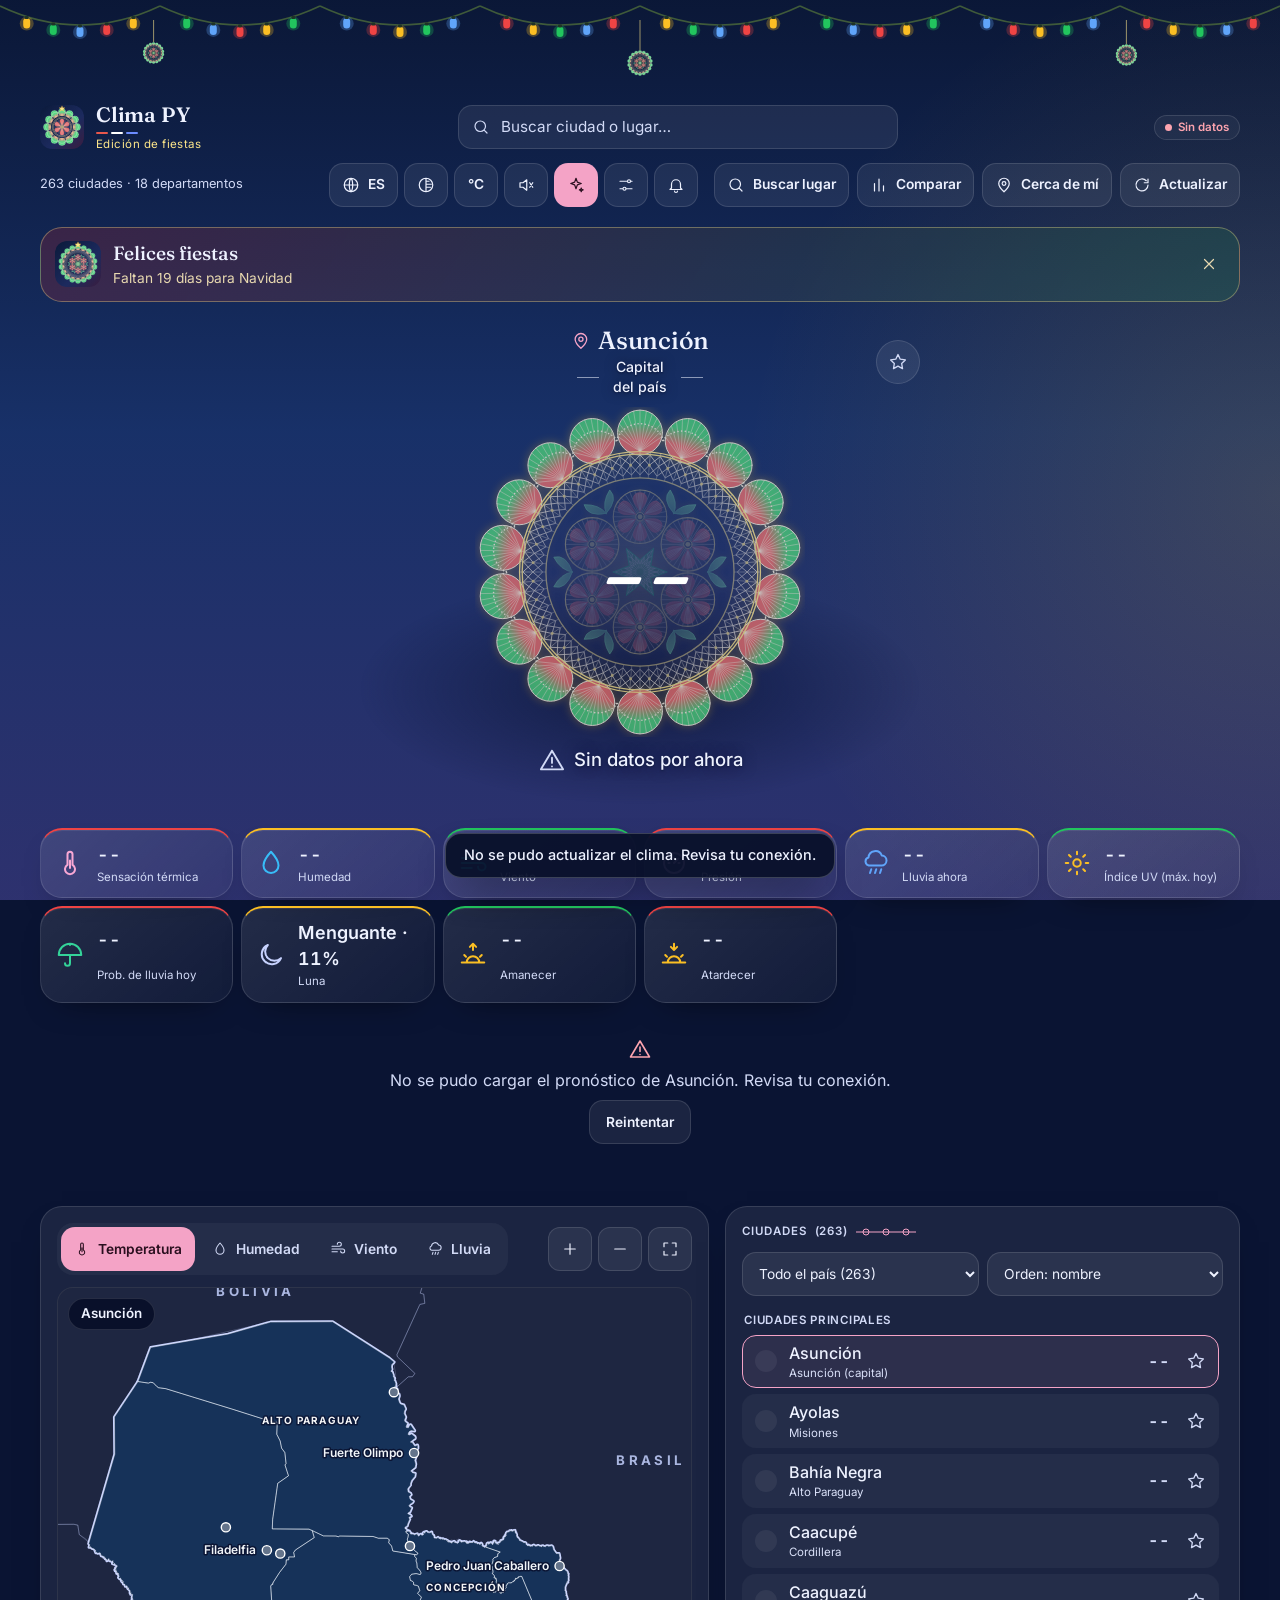
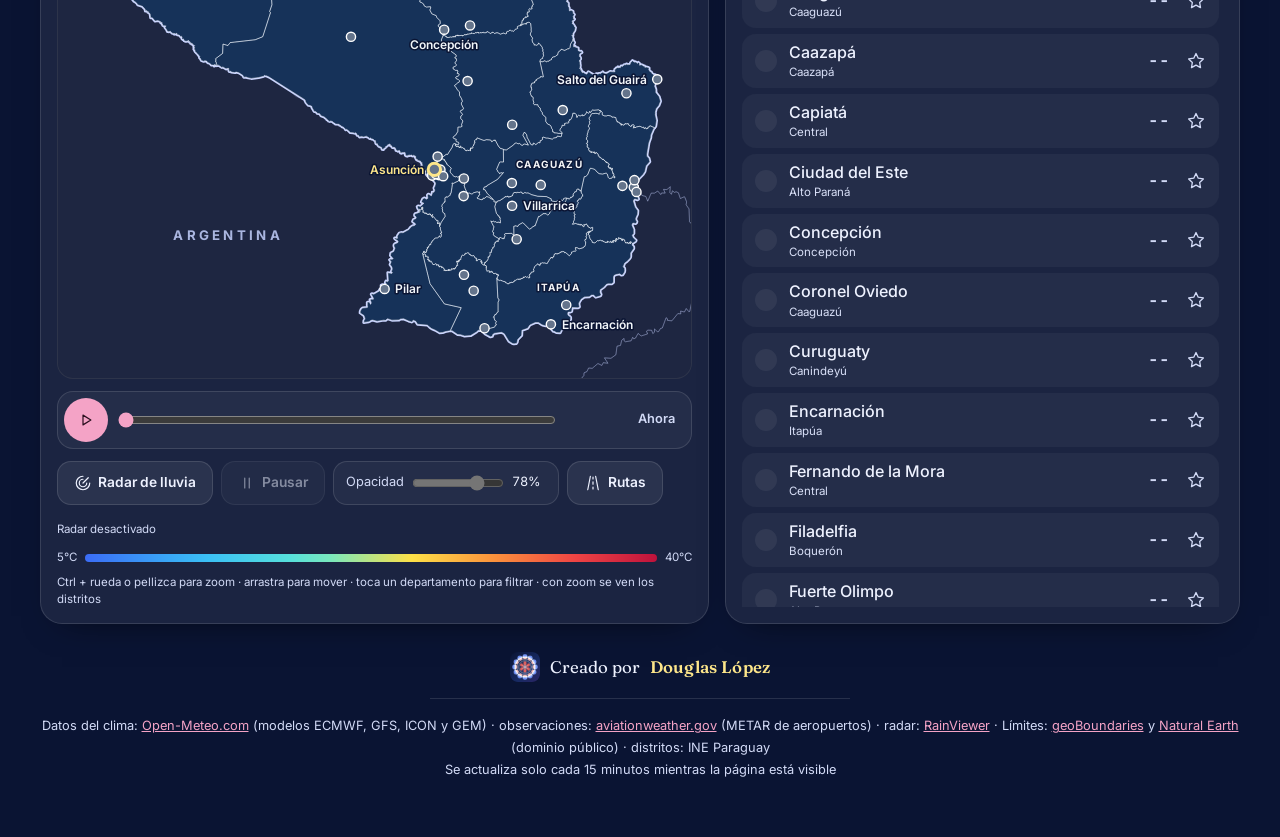
==== commit 68ad238b: "Guirnalda: los ñandutí colgantes enteros y en versión navideña El adorno del medio colgaba de un hil" ====
--- a/index.html
+++ b/index.html
@@ -19,7 +19,7 @@
 </head>
 <body>
 <!-- NANDUTI:INICIO -->
-<svg id="nanduti-sprite" width="0" height="0" style="position:absolute" aria-hidden="true" focusable="false"><defs><radialGradient id="ndPortadaBrillo" cx=".5" cy=".5" r=".5"><stop offset="0" style="stop-color:var(--nd-centro);stop-opacity:.4"/><stop offset="1" style="stop-color:var(--nd-centro);stop-opacity:0"/></radialGradient><radialGradient id="nd6L" gradientUnits="userSpaceOnUse" cx="100" cy="100" r="99"><stop offset="0.72" style="stop-color:var(--nd-anillo)"/><stop offset="0.81" style="stop-color:var(--nd-medio)"/><stop offset="0.91" style="stop-color:var(--nd-trama)"/><stop offset="1" style="stop-color:var(--nd-trama)"/></radialGradient><symbol id="nanduti-portada" viewBox="0 0 200 200"><circle cx="100" cy="100" r="44" fill="url(#ndPortadaBrillo)"/><g stroke-linecap="round" stroke-linejoin="round"><clipPath id="nd6E"><path d="M108.25 85.71L106.5 96.25L116.5 100L106.5 103.75L108.25 114.29L100 107.5L91.75 114.29L93.5 103.75L83.5 100L93.5 96.25L91.75 85.71L100 92.5Z"/></clipPath><path d="M113.6 15.5A13.6 13.6 0 1 1 86.4 15.5A13.6 13.6 0 1 1 113.6 15.5M142.5 20.6A13.6 13.6 0 1 1 115.3 20.6A13.6 13.6 0 1 1 142.5 20.6M167.92 35.27A13.6 13.6 0 1 1 140.72 35.27A13.6 13.6 0 1 1 167.92 35.27M186.78 57.75A13.6 13.6 0 1 1 159.58 57.75A13.6 13.6 0 1 1 186.78 57.75M196.82 85.33A13.6 13.6 0 1 1 169.62 85.33A13.6 13.6 0 1 1 196.82 85.33M196.82 114.67A13.6 13.6 0 1 1 169.62 114.67A13.6 13.6 0 1 1 196.82 114.67M186.78 142.25A13.6 13.6 0 1 1 159.58 142.25A13.6 13.6 0 1 1 186.78 142.25M167.92 164.73A13.6 13.6 0 1 1 140.72 164.73A13.6 13.6 0 1 1 167.92 164.73M142.5 179.4A13.6 13.6 0 1 1 115.3 179.4A13.6 13.6 0 1 1 142.5 179.4M113.6 184.5A13.6 13.6 0 1 1 86.4 184.5A13.6 13.6 0 1 1 113.6 184.5M84.7 179.4A13.6 13.6 0 1 1 57.5 179.4A13.6 13.6 0 1 1 84.7 179.4M59.28 164.73A13.6 13.6 0 1 1 32.08 164.73A13.6 13.6 0 1 1 59.28 164.73M40.42 142.25A13.6 13.6 0 1 1 13.22 142.25A13.6 13.6 0 1 1 40.42 142.25M30.38 114.67A13.6 13.6 0 1 1 3.18 114.67A13.6 13.6 0 1 1 30.38 114.67M30.38 85.33A13.6 13.6 0 1 1 3.18 85.33A13.6 13.6 0 1 1 30.38 85.33M40.42 57.75A13.6 13.6 0 1 1 13.22 57.75A13.6 13.6 0 1 1 40.42 57.75M59.28 35.27A13.6 13.6 0 1 1 32.08 35.27A13.6 13.6 0 1 1 59.28 35.27M84.7 20.6A13.6 13.6 0 1 1 57.5 20.6A13.6 13.6 0 1 1 84.7 20.6" style="fill:url(#nd6L);fill-opacity:0.88" stroke="none"/><path d="M100 27L86.62 17.92M100 27L86.49 13.97M100 27L87.5 10.15M100 27L89.56 6.78M100 27L92.51 4.15M100 27L96.09 2.47M100 27L100 1.9M100 27L103.91 2.47M100 27L107.49 4.15M100 27L110.44 6.78M100 27L112.5 10.15M100 27L113.51 13.97M100 27L113.38 17.92M124.97 31.4L115.5 18.3M124.97 31.4L116.72 14.54M124.97 31.4L118.98 11.29M124.97 31.4L122.07 8.83M124.97 31.4L125.74 7.37M124.97 31.4L129.68 7.02M124.97 31.4L133.55 7.82M124.97 31.4L137.03 9.69M124.97 31.4L139.82 12.49M124.97 31.4L141.69 15.97M124.97 31.4L142.48 19.85M124.97 31.4L142.12 23.78M124.97 31.4L140.65 27.45M146.92 44.08L142.51 28.52M146.92 44.08L144.94 25.41M146.92 44.08L148.17 23.13M146.92 44.08L151.92 21.88M146.92 44.08L155.87 21.76M146.92 44.08L159.69 22.78M146.92 44.08L163.06 24.85M146.92 44.08L165.68 27.8M146.92 44.08L167.35 31.39M146.92 44.08L167.92 35.3M146.92 44.08L167.33 39.21M146.92 44.08L165.65 42.79M146.92 44.08L163.01 45.73M163.22 63.5L164.39 47.37M163.22 63.5L167.74 45.28M163.22 63.5L171.56 44.25M163.22 63.5L175.51 44.35M163.22 63.5L179.26 45.59M163.22 63.5L182.5 47.85M163.22 63.5L184.96 50.95M163.22 63.5L186.41 54.62M163.22 63.5L186.75 58.56M163.22 63.5L185.95 62.43M163.22 63.5L184.06 65.91M163.22 63.5L181.26 68.69M163.22 63.5L177.77 70.55M171.89 87.32L178.51 72.57M171.89 87.32L182.37 71.75M171.89 87.32L186.31 72.08M171.89 87.32L189.99 73.53M171.89 87.32L193.09 75.98M171.89 87.32L195.36 79.21M171.89 87.32L196.61 82.97M171.89 87.32L196.72 86.92M171.89 87.32L195.7 90.73M171.89 87.32L193.61 94.09M171.89 87.32L190.65 96.71M171.89 87.32L187.07 98.37M171.89 87.32L183.15 98.93M171.89 112.68L183.15 101.07M171.89 112.68L187.07 101.63M171.89 112.68L190.65 103.29M171.89 112.68L193.61 105.91M171.89 112.68L195.7 109.27M171.89 112.68L196.72 113.08M171.89 112.68L196.61 117.03M171.89 112.68L195.36 120.79M171.89 112.68L193.09 124.02M171.89 112.68L189.99 126.47M171.89 112.68L186.31 127.92M171.89 112.68L182.37 128.25M171.89 112.68L178.51 127.43M163.22 136.5L177.77 129.45M163.22 136.5L181.26 131.31M163.22 136.5L184.06 134.09M163.22 136.5L185.95 137.57M163.22 136.5L186.75 141.44M163.22 136.5L186.41 145.38M163.22 136.5L184.96 149.05M163.22 136.5L182.5 152.15M163.22 136.5L179.26 154.41M163.22 136.5L175.51 155.65M163.22 136.5L171.56 155.75M163.22 136.5L167.74 154.72M163.22 136.5L164.39 152.63M146.92 155.92L163.01 154.27M146.92 155.92L165.65 157.21M146.92 155.92L167.33 160.79M146.92 155.92L167.92 164.7M146.92 155.92L167.35 168.61M146.92 155.92L165.68 172.2M146.92 155.92L163.06 175.15M146.92 155.92L159.69 177.22M146.92 155.92L155.87 178.24M146.92 155.92L151.92 178.12M146.92 155.92L148.17 176.87M146.92 155.92L144.94 174.59M146.92 155.92L142.51 171.48M124.97 168.6L140.65 172.55M124.97 168.6L142.12 176.22M124.97 168.6L142.48 180.15M124.97 168.6L141.69 184.03M124.97 168.6L139.82 187.51M124.97 168.6L137.03 190.31M124.97 168.6L133.55 192.18M124.97 168.6L129.68 192.98M124.97 168.6L125.74 192.63M124.97 168.6L122.07 191.17M124.97 168.6L118.98 188.71M124.97 168.6L116.72 185.46M124.97 168.6L115.5 181.7M100 173L113.38 182.08M100 173L113.51 186.03M100 173L112.5 189.85M100 173L110.44 193.22M100 173L107.49 195.85M100 173L103.91 197.53M100 173L100 198.1M100 173L96.09 197.53M100 173L92.51 195.85M100 173L89.56 193.22M100 173L87.5 189.85M100 173L86.49 186.03M100 173L86.62 182.08M75.03 168.6L84.5 181.7M75.03 168.6L83.28 185.46M75.03 168.6L81.02 188.71M75.03 168.6L77.93 191.17M75.03 168.6L74.26 192.63M75.03 168.6L70.32 192.98M75.03 168.6L66.45 192.18M75.03 168.6L62.97 190.31M75.03 168.6L60.18 187.51M75.03 168.6L58.31 184.03M75.03 168.6L57.52 180.15M75.03 168.6L57.88 176.22M75.03 168.6L59.35 172.55M53.08 155.92L57.49 171.48M53.08 155.92L55.06 174.59M53.08 155.92L51.83 176.87M53.08 155.92L48.08 178.12M53.08 155.92L44.13 178.24M53.08 155.92L40.31 177.22M53.08 155.92L36.94 175.15M53.08 155.92L34.32 172.2M53.08 155.92L32.65 168.61M53.08 155.92L32.08 164.7M53.08 155.92L32.67 160.79M53.08 155.92L34.35 157.21M53.08 155.92L36.99 154.27M36.78 136.5L35.61 152.63M36.78 136.5L32.26 154.72M36.78 136.5L28.44 155.75M36.78 136.5L24.49 155.65M36.78 136.5L20.74 154.41M36.78 136.5L17.5 152.15M36.78 136.5L15.04 149.05M36.78 136.5L13.59 145.38M36.78 136.5L13.25 141.44M36.78 136.5L14.05 137.57M36.78 136.5L15.94 134.09M36.78 136.5L18.74 131.31M36.78 136.5L22.23 129.45M28.11 112.68L21.49 127.43M28.11 112.68L17.63 128.25M28.11 112.68L13.69 127.92M28.11 112.68L10.01 126.47M28.11 112.68L6.91 124.02M28.11 112.68L4.64 120.79M28.11 112.68L3.39 117.03M28.11 112.68L3.28 113.08M28.11 112.68L4.3 109.27M28.11 112.68L6.39 105.91M28.11 112.68L9.35 103.29M28.11 112.68L12.93 101.63M28.11 112.68L16.85 101.07M28.11 87.32L16.85 98.93M28.11 87.32L12.93 98.37M28.11 87.32L9.35 96.71M28.11 87.32L6.39 94.09M28.11 87.32L4.3 90.73M28.11 87.32L3.28 86.92M28.11 87.32L3.39 82.97M28.11 87.32L4.64 79.21M28.11 87.32L6.91 75.98M28.11 87.32L10.01 73.53M28.11 87.32L13.69 72.08M28.11 87.32L17.63 71.75M28.11 87.32L21.49 72.57M36.78 63.5L22.23 70.55M36.78 63.5L18.74 68.69M36.78 63.5L15.94 65.91M36.78 63.5L14.05 62.43M36.78 63.5L13.25 58.56M36.78 63.5L13.59 54.62M36.78 63.5L15.04 50.95M36.78 63.5L17.5 47.85M36.78 63.5L20.74 45.59M36.78 63.5L24.49 44.35M36.78 63.5L28.44 44.25M36.78 63.5L32.26 45.28M36.78 63.5L35.61 47.37M53.08 44.08L36.99 45.73M53.08 44.08L34.35 42.79M53.08 44.08L32.67 39.21M53.08 44.08L32.08 35.3M53.08 44.08L32.65 31.39M53.08 44.08L34.32 27.8M53.08 44.08L36.94 24.85M53.08 44.08L40.31 22.78M53.08 44.08L44.13 21.76M53.08 44.08L48.08 21.88M53.08 44.08L51.83 23.13M53.08 44.08L55.06 25.41M53.08 44.08L57.49 28.52M75.03 31.4L59.35 27.45M75.03 31.4L57.88 23.78M75.03 31.4L57.52 19.85M75.03 31.4L58.31 15.97M75.03 31.4L60.18 12.49M75.03 31.4L62.97 9.69M75.03 31.4L66.45 7.82M75.03 31.4L70.32 7.02M75.03 31.4L74.26 7.37M75.03 31.4L77.93 8.83M75.03 31.4L81.02 11.29M75.03 31.4L83.28 14.54M75.03 31.4L84.5 18.3" style="stroke:var(--nd-hilo)" fill="none" stroke-width="0.4" stroke-opacity=".7"/><path d="M113.6 15.5A13.6 13.6 0 1 1 86.4 15.5A13.6 13.6 0 1 1 113.6 15.5M142.5 20.6A13.6 13.6 0 1 1 115.3 20.6A13.6 13.6 0 1 1 142.5 20.6M167.92 35.27A13.6 13.6 0 1 1 140.72 35.27A13.6 13.6 0 1 1 167.92 35.27M186.78 57.75A13.6 13.6 0 1 1 159.58 57.75A13.6 13.6 0 1 1 186.78 57.75M196.82 85.33A13.6 13.6 0 1 1 169.62 85.33A13.6 13.6 0 1 1 196.82 85.33M196.82 114.67A13.6 13.6 0 1 1 169.62 114.67A13.6 13.6 0 1 1 196.82 114.67M186.78 142.25A13.6 13.6 0 1 1 159.58 142.25A13.6 13.6 0 1 1 186.78 142.25M167.92 164.73A13.6 13.6 0 1 1 140.72 164.73A13.6 13.6 0 1 1 167.92 164.73M142.5 179.4A13.6 13.6 0 1 1 115.3 179.4A13.6 13.6 0 1 1 142.5 179.4M113.6 184.5A13.6 13.6 0 1 1 86.4 184.5A13.6 13.6 0 1 1 113.6 184.5M84.7 179.4A13.6 13.6 0 1 1 57.5 179.4A13.6 13.6 0 1 1 84.7 179.4M59.28 164.73A13.6 13.6 0 1 1 32.08 164.73A13.6 13.6 0 1 1 59.28 164.73M40.42 142.25A13.6 13.6 0 1 1 13.22 142.25A13.6 13.6 0 1 1 40.42 142.25M30.38 114.67A13.6 13.6 0 1 1 3.18 114.67A13.6 13.6 0 1 1 30.38 114.67M30.38 85.33A13.6 13.6 0 1 1 3.18 85.33A13.6 13.6 0 1 1 30.38 85.33M40.42 57.75A13.6 13.6 0 1 1 13.22 57.75A13.6 13.6 0 1 1 40.42 57.75M59.28 35.27A13.6 13.6 0 1 1 32.08 35.27A13.6 13.6 0 1 1 59.28 35.27M84.7 20.6A13.6 13.6 0 1 1 57.5 20.6A13.6 13.6 0 1 1 84.7 20.6" style="stroke:var(--nd-hilo)" fill="none" stroke-width="0.6"/><path d="M85.62 20.41A15.2 15.2 0 0 1 114.38 20.41M113.7 20.29A15.2 15.2 0 0 1 140.74 30.13M140.14 29.79A15.2 15.2 0 0 1 162.18 48.28M161.73 47.75A15.2 15.2 0 0 1 176.12 72.66M175.88 72.01A15.2 15.2 0 0 1 180.87 100.35M180.87 99.65A15.2 15.2 0 0 1 175.88 127.99M176.12 127.34A15.2 15.2 0 0 1 161.73 152.25M162.18 151.72A15.2 15.2 0 0 1 140.14 170.21M140.74 169.87A15.2 15.2 0 0 1 113.7 179.71M114.38 179.59A15.2 15.2 0 0 1 85.62 179.59M86.3 179.71A15.2 15.2 0 0 1 59.26 169.87M59.86 170.21A15.2 15.2 0 0 1 37.82 151.72M38.27 152.25A15.2 15.2 0 0 1 23.88 127.34M24.12 127.99A15.2 15.2 0 0 1 19.13 99.65M19.13 100.35A15.2 15.2 0 0 1 24.12 72.01M23.88 72.66A15.2 15.2 0 0 1 38.27 47.75M37.82 48.28A15.2 15.2 0 0 1 59.86 29.79M59.26 30.13A15.2 15.2 0 0 1 86.3 20.29" style="stroke:var(--nd-hilo)" fill="none" stroke-width="1" stroke-dasharray="0 2.2" stroke-linecap="round"/><path d="M173 100A73 73 0 1 1 27 100A73 73 0 1 1 173 100" style="fill:url(#nd6F);fill-opacity:0" stroke="none"/><path d="M100 43L100 27M104.97 43.22L106.36 27.28M109.9 43.87L112.68 28.11M114.75 44.94L118.89 29.49M119.5 46.44L124.97 31.4M124.09 48.34L130.85 33.84M128.5 50.64L136.5 36.78M132.69 53.31L141.87 40.2M136.64 56.34L146.92 44.08M140.31 59.69L151.62 48.38M143.66 63.36L155.92 53.08M146.69 67.31L159.8 58.13M149.36 71.5L163.22 63.5M151.66 75.91L166.16 69.15M153.56 80.5L168.6 75.03M155.06 85.25L170.51 81.11M156.13 90.1L171.89 87.32M156.78 95.03L172.72 93.64M157 100L173 100M156.78 104.97L172.72 106.36M156.13 109.9L171.89 112.68M155.06 114.75L170.51 118.89M153.56 119.5L168.6 124.97M151.66 124.09L166.16 130.85M149.36 128.5L163.22 136.5M146.69 132.69L159.8 141.87M143.66 136.64L155.92 146.92M140.31 140.31L151.62 151.62M136.64 143.66L146.92 155.92M132.69 146.69L141.87 159.8M128.5 149.36L136.5 163.22M124.09 151.66L130.85 166.16M119.5 153.56L124.97 168.6M114.75 155.06L118.89 170.51M109.9 156.13L112.68 171.89M104.97 156.78L106.36 172.72M100 157L100 173M95.03 156.78L93.64 172.72M90.1 156.13L87.32 171.89M85.25 155.06L81.11 170.51M80.5 153.56L75.03 168.6M75.91 151.66L69.15 166.16M71.5 149.36L63.5 163.22M67.31 146.69L58.13 159.8M63.36 143.66L53.08 155.92M59.69 140.31L48.38 151.62M56.34 136.64L44.08 146.92M53.31 132.69L40.2 141.87M50.64 128.5L36.78 136.5M48.34 124.09L33.84 130.85M46.44 119.5L31.4 124.97M44.94 114.75L29.49 118.89M43.87 109.9L28.11 112.68M43.22 104.97L27.28 106.36M43 100L27 100M43.22 95.03L27.28 93.64M43.87 90.1L28.11 87.32M44.94 85.25L29.49 81.11M46.44 80.5L31.4 75.03M48.34 75.91L33.84 69.15M50.64 71.5L36.78 63.5M53.31 67.31L40.2 58.13M56.34 63.36L44.08 53.08M59.69 59.69L48.38 48.38M63.36 56.34L53.08 44.08M67.31 53.31L58.13 40.2M71.5 50.64L63.5 36.78M75.91 48.34L69.15 33.84M80.5 46.44L75.03 31.4M85.25 44.94L81.11 29.49M90.1 43.87L87.32 28.11M95.03 43.22L93.64 27.28" style="stroke:var(--nd-hilo)" fill="none" stroke-width="0.4" stroke-opacity=".7"/><path d="M100 41L105.67 35.25L110.25 41.9L116.82 37.21L120.18 44.56L127.47 41.09L129.5 48.9L137.28 46.76L137.92 54.8L145.96 54.04L145.2 62.08L153.24 62.72L151.1 70.5L158.91 72.53L155.44 79.82L162.79 83.18L158.1 89.75L164.75 94.33L159 100L164.75 105.67L158.1 110.25L162.79 116.82L155.44 120.18L158.91 127.47L151.1 129.5L153.24 137.28L145.2 137.92L145.96 145.96L137.92 145.2L137.28 153.24L129.5 151.1L127.47 158.91L120.18 155.44L116.82 162.79L110.25 158.1L105.67 164.75L100 159L94.33 164.75L89.75 158.1L83.18 162.79L79.82 155.44L72.53 158.91L70.5 151.1L62.72 153.24L62.08 145.2L54.04 145.96L54.8 137.92L46.76 137.28L48.9 129.5L41.09 127.47L44.56 120.18L37.21 116.82L41.9 110.25L35.25 105.67L41 100L35.25 94.33L41.9 89.75L37.21 83.18L44.56 79.82L41.09 72.53L48.9 70.5L46.76 62.72L54.8 62.08L54.04 54.04L62.08 54.8L62.72 46.76L70.5 48.9L72.53 41.09L79.82 44.56L83.18 37.21L89.75 41.9L94.33 35.25L100 41M100 35L105.14 41.22L111.29 35.99L115.27 43.01L122.23 38.92L124.93 46.53L132.5 43.71L133.84 51.67L141.78 50.21L141.72 58.28L149.79 58.22L148.33 66.16L156.29 67.5L153.47 75.07L161.08 77.77L156.99 84.73L164.01 88.71L158.78 94.86L165 100L158.78 105.14L164.01 111.29L156.99 115.27L161.08 122.23L153.47 124.93L156.29 132.5L148.33 133.84L149.79 141.78L141.72 141.72L141.78 149.79L133.84 148.33L132.5 156.29L124.93 153.47L122.23 161.08L115.27 156.99L111.29 164.01L105.14 158.78L100 165L94.86 158.78L88.71 164.01L84.73 156.99L77.77 161.08L75.07 153.47L67.5 156.29L66.16 148.33L58.22 149.79L58.28 141.72L50.21 141.78L51.67 133.84L43.71 132.5L46.53 124.93L38.92 122.23L43.01 115.27L35.99 111.29L41.22 105.14L35 100L41.22 94.86L35.99 88.71L43.01 84.73L38.92 77.77L46.53 75.07L43.71 67.5L51.67 66.16L50.21 58.22L58.28 58.28L58.22 50.21L66.16 51.67L67.5 43.71L75.07 46.53L77.77 38.92L84.73 43.01L88.71 35.99L94.86 41.22L100 35M100 35L106.19 29.27L111.29 35.99L118.38 31.42L122.23 38.92L130.01 35.65L132.5 43.71L140.72 41.84L141.78 50.21L150.2 49.8L149.79 58.22L158.16 59.28L156.29 67.5L164.35 69.99L161.08 77.77L168.58 81.62L164.01 88.71L170.73 93.81L165 100L170.73 106.19L164.01 111.29L168.58 118.38L161.08 122.23L164.35 130.01L156.29 132.5L158.16 140.72L149.79 141.78L150.2 150.2L141.78 149.79L140.72 158.16L132.5 156.29L130.01 164.35L122.23 161.08L118.38 168.58L111.29 164.01L106.19 170.73L100 165L93.81 170.73L88.71 164.01L81.62 168.58L77.77 161.08L69.99 164.35L67.5 156.29L59.28 158.16L58.22 149.79L49.8 150.2L50.21 141.78L41.84 140.72L43.71 132.5L35.65 130.01L38.92 122.23L31.42 118.38L35.99 111.29L29.27 106.19L35 100L29.27 93.81L35.99 88.71L31.42 81.62L38.92 77.77L35.65 69.99L43.71 67.5L41.84 59.28L50.21 58.22L49.8 49.8L58.22 50.21L59.28 41.84L67.5 43.71L69.99 35.65L77.77 38.92L81.62 31.42L88.71 35.99L93.81 29.27L100 35M100 29L105.67 35.25L112.33 30.08L116.82 37.21L124.28 33.28L127.47 41.09L135.5 38.51L137.28 46.76L145.64 45.61L145.96 54.04L154.39 54.36L153.24 62.72L161.49 64.5L158.91 72.53L166.72 75.72L162.79 83.18L169.92 87.67L164.75 94.33L171 100L164.75 105.67L169.92 112.33L162.79 116.82L166.72 124.28L158.91 127.47L161.49 135.5L153.24 137.28L154.39 145.64L145.96 145.96L145.64 154.39L137.28 153.24L135.5 161.49L127.47 158.91L124.28 166.72L116.82 162.79L112.33 169.92L105.67 164.75L100 171L94.33 164.75L87.67 169.92L83.18 162.79L75.72 166.72L72.53 158.91L64.5 161.49L62.72 153.24L54.36 154.39L54.04 145.96L45.61 145.64L46.76 137.28L38.51 135.5L41.09 127.47L33.28 124.28L37.21 116.82L30.08 112.33L35.25 105.67L29 100L35.25 94.33L30.08 87.67L37.21 83.18L33.28 75.72L41.09 72.53L38.51 64.5L46.76 62.72L45.61 54.36L54.04 54.04L54.36 45.61L62.72 46.76L64.5 38.51L72.53 41.09L75.72 33.28L83.18 37.21L87.67 30.08L94.33 35.25L100 29" style="stroke:var(--nd-hilo)" fill="none" stroke-width="0.5"/><path d="M106.57 35.25A0.9 0.9 0 1 1 104.77 35.25A0.9 0.9 0 1 1 106.57 35.25M117.72 37.21A0.9 0.9 0 1 1 115.92 37.21A0.9 0.9 0 1 1 117.72 37.21M128.37 41.09A0.9 0.9 0 1 1 126.57 41.09A0.9 0.9 0 1 1 128.37 41.09M138.18 46.76A0.9 0.9 0 1 1 136.38 46.76A0.9 0.9 0 1 1 138.18 46.76M146.86 54.04A0.9 0.9 0 1 1 145.06 54.04A0.9 0.9 0 1 1 146.86 54.04M154.14 62.72A0.9 0.9 0 1 1 152.34 62.72A0.9 0.9 0 1 1 154.14 62.72M159.81 72.53A0.9 0.9 0 1 1 158.01 72.53A0.9 0.9 0 1 1 159.81 72.53M163.69 83.18A0.9 0.9 0 1 1 161.89 83.18A0.9 0.9 0 1 1 163.69 83.18M165.65 94.33A0.9 0.9 0 1 1 163.85 94.33A0.9 0.9 0 1 1 165.65 94.33M165.65 105.67A0.9 0.9 0 1 1 163.85 105.67A0.9 0.9 0 1 1 165.65 105.67M163.69 116.82A0.9 0.9 0 1 1 161.89 116.82A0.9 0.9 0 1 1 163.69 116.82M159.81 127.47A0.9 0.9 0 1 1 158.01 127.47A0.9 0.9 0 1 1 159.81 127.47M154.14 137.28A0.9 0.9 0 1 1 152.34 137.28A0.9 0.9 0 1 1 154.14 137.28M146.86 145.96A0.9 0.9 0 1 1 145.06 145.96A0.9 0.9 0 1 1 146.86 145.96M138.18 153.24A0.9 0.9 0 1 1 136.38 153.24A0.9 0.9 0 1 1 138.18 153.24M128.37 158.91A0.9 0.9 0 1 1 126.57 158.91A0.9 0.9 0 1 1 128.37 158.91M117.72 162.79A0.9 0.9 0 1 1 115.92 162.79A0.9 0.9 0 1 1 117.72 162.79M106.57 164.75A0.9 0.9 0 1 1 104.77 164.75A0.9 0.9 0 1 1 106.57 164.75M95.23 164.75A0.9 0.9 0 1 1 93.43 164.75A0.9 0.9 0 1 1 95.23 164.75M84.08 162.79A0.9 0.9 0 1 1 82.28 162.79A0.9 0.9 0 1 1 84.08 162.79M73.43 158.91A0.9 0.9 0 1 1 71.63 158.91A0.9 0.9 0 1 1 73.43 158.91M63.62 153.24A0.9 0.9 0 1 1 61.82 153.24A0.9 0.9 0 1 1 63.62 153.24M54.94 145.96A0.9 0.9 0 1 1 53.14 145.96A0.9 0.9 0 1 1 54.94 145.96M47.66 137.28A0.9 0.9 0 1 1 45.86 137.28A0.9 0.9 0 1 1 47.66 137.28M41.99 127.47A0.9 0.9 0 1 1 40.19 127.47A0.9 0.9 0 1 1 41.99 127.47M38.11 116.82A0.9 0.9 0 1 1 36.31 116.82A0.9 0.9 0 1 1 38.11 116.82M36.15 105.67A0.9 0.9 0 1 1 34.35 105.67A0.9 0.9 0 1 1 36.15 105.67M36.15 94.33A0.9 0.9 0 1 1 34.35 94.33A0.9 0.9 0 1 1 36.15 94.33M38.11 83.18A0.9 0.9 0 1 1 36.31 83.18A0.9 0.9 0 1 1 38.11 83.18M41.99 72.53A0.9 0.9 0 1 1 40.19 72.53A0.9 0.9 0 1 1 41.99 72.53M47.66 62.72A0.9 0.9 0 1 1 45.86 62.72A0.9 0.9 0 1 1 47.66 62.72M54.94 54.04A0.9 0.9 0 1 1 53.14 54.04A0.9 0.9 0 1 1 54.94 54.04M63.62 46.76A0.9 0.9 0 1 1 61.82 46.76A0.9 0.9 0 1 1 63.62 46.76M73.43 41.09A0.9 0.9 0 1 1 71.63 41.09A0.9 0.9 0 1 1 73.43 41.09M84.08 37.21A0.9 0.9 0 1 1 82.28 37.21A0.9 0.9 0 1 1 84.08 37.21M95.23 35.25A0.9 0.9 0 1 1 93.43 35.25A0.9 0.9 0 1 1 95.23 35.25" style="fill:var(--nd-centro);fill-opacity:0.9" stroke="none"/><path d="M173 100A73 73 0 1 1 27 100A73 73 0 1 1 173 100M171.4 100A71.4 71.4 0 1 1 28.6 100A71.4 71.4 0 1 1 171.4 100M157 100A57 57 0 1 1 43 100A57 57 0 1 1 157 100" style="stroke:var(--nd-centro)" fill="none" stroke-width="0.8"/><path d="M108.25 85.71L106.5 96.25L116.5 100L106.5 103.75L108.25 114.29L100 107.5L91.75 114.29L93.5 103.75L83.5 100L93.5 96.25L91.75 85.71L100 92.5Z" style="fill:var(--nd-trama);fill-opacity:0.55" stroke="none"/><path d="M100 97.5L100 83.5M100.65 97.59L104.27 84.06M101.25 97.83L108.25 85.71M101.77 98.23L111.67 88.33M102.17 98.75L114.29 91.75M102.41 99.35L115.94 95.73M102.5 100L116.5 100M102.41 100.65L115.94 104.27M102.17 101.25L114.29 108.25M101.77 101.77L111.67 111.67M101.25 102.17L108.25 114.29M100.65 102.41L104.27 115.94M100 102.5L100 116.5M99.35 102.41L95.73 115.94M98.75 102.17L91.75 114.29M98.23 101.77L88.33 111.67M97.83 101.25L85.71 108.25M97.59 100.65L84.06 104.27M97.5 100L83.5 100M97.59 99.35L84.06 95.73M97.83 98.75L85.71 91.75M98.23 98.23L88.33 88.33M98.75 97.83L91.75 85.71M99.35 97.59L95.73 84.06" style="stroke:var(--nd-hilo)" fill="none" stroke-width="0.35" clip-path="url(#nd6E)" stroke-opacity=".8"/><path d="M100 95L102.59 90.34L102.5 95.67L107.07 92.93L104.33 97.5L109.66 97.41L105 100L109.66 102.59L104.33 102.5L107.07 107.07L102.5 104.33L102.59 109.66L100 105L97.41 109.66L97.5 104.33L92.93 107.07L95.67 102.5L90.34 102.59L95 100L90.34 97.41L95.67 97.5L92.93 92.93L97.5 95.67L97.41 90.34L100 95M100 90L101.29 95.17L105 91.34L103.54 96.46L108.66 95L104.83 98.71L110 100L104.83 101.29L108.66 105L103.54 103.54L105 108.66L101.29 104.83L100 110L98.71 104.83L95 108.66L96.46 103.54L91.34 105L95.17 101.29L90 100L95.17 98.71L91.34 95L96.46 96.46L95 91.34L98.71 95.17L100 90M100 90L103.88 85.51L105 91.34L110.61 89.39L108.66 95L114.49 96.12L110 100L114.49 103.88L108.66 105L110.61 110.61L105 108.66L103.88 114.49L100 110L96.12 114.49L95 108.66L89.39 110.61L91.34 105L85.51 103.88L90 100L85.51 96.12L91.34 95L89.39 89.39L95 91.34L96.12 85.51L100 90M100 85L102.59 90.34L107.5 87.01L107.07 92.93L112.99 92.5L109.66 97.41L115 100L109.66 102.59L112.99 107.5L107.07 107.07L107.5 112.99L102.59 109.66L100 115L97.41 109.66L92.5 112.99L92.93 107.07L87.01 107.5L90.34 102.59L85 100L90.34 97.41L87.01 92.5L92.93 92.93L92.5 87.01L97.41 90.34L100 85" style="stroke:var(--nd-hilo)" fill="none" stroke-width="0.35" clip-path="url(#nd6E)"/><path d="M108.25 85.71L106.5 96.25L116.5 100L106.5 103.75L108.25 114.29L100 107.5L91.75 114.29L93.5 103.75L83.5 100L93.5 96.25L91.75 85.71L100 92.5Z" style="stroke:var(--nd-trama)" fill="none" stroke-width="0.6"/><path d="M102.92 66.5L116.2 66.5M102.86 67.07L115.89 69.66M102.69 67.62L114.97 72.7M102.42 68.12L113.47 75.5M102.06 68.56L111.46 77.96M101.62 68.92L109 79.97M101.12 69.19L106.2 81.47M100.57 69.36L103.16 82.39M100 69.42L100 82.7M99.43 69.36L96.84 82.39M98.88 69.19L93.8 81.47M98.38 68.92L91 79.97M97.94 68.56L88.54 77.96M97.58 68.12L86.53 75.5M97.31 67.62L85.03 72.7M97.14 67.07L84.11 69.66M97.08 66.5L83.8 66.5M97.14 65.93L84.11 63.34M97.31 65.38L85.03 60.3M97.58 64.88L86.53 57.5M97.94 64.44L88.54 55.04M98.38 64.08L91 53.03M98.88 63.81L93.8 51.53M99.43 63.64L96.84 50.61M100 63.58L100 50.3M100.57 63.64L103.16 50.61M101.12 63.81L106.2 51.53M101.62 64.08L109 53.03M102.06 64.44L111.46 55.04M102.42 64.88L113.47 57.5M102.69 65.38L114.97 60.3M102.86 65.93L115.89 63.34" style="stroke:var(--nd-hilo)" fill="none" stroke-width="0.35" stroke-opacity=".75"/><path d="M100 63.26C101.62 60.34 104.21 58.4 103.89 54.84C103.56 51.11 96.44 51.11 96.11 54.84C95.79 58.4 98.38 60.34 100 63.26ZM102.81 64.88C106.14 64.82 109.12 66.1 112.05 64.04C115.11 61.89 111.55 55.72 108.16 57.3C104.91 58.8 104.52 62.02 102.81 64.88ZM102.81 68.12C104.52 70.98 104.91 74.2 108.16 75.7C111.55 77.28 115.11 71.11 112.05 68.96C109.12 66.9 106.14 68.18 102.81 68.12ZM100 69.74C98.38 72.66 95.79 74.6 96.11 78.16C96.44 81.89 103.56 81.89 103.89 78.16C104.21 74.6 101.62 72.66 100 69.74ZM97.19 68.12C93.86 68.18 90.88 66.9 87.95 68.96C84.89 71.11 88.45 77.28 91.84 75.7C95.09 74.2 95.48 70.98 97.19 68.12ZM97.19 64.88C95.48 62.02 95.09 58.8 91.84 57.3C88.45 55.72 84.89 61.89 87.95 64.04C90.88 66.1 93.86 64.82 97.19 64.88Z" style="fill:var(--nd-anillo);fill-opacity:0.75" stroke="none"/><path d="M100 62.61Q97.73 56.78 98.06 52.24M100 62.61Q98.87 56.78 99.03 52.24M100 62.61Q100 56.78 100 52.24M100 62.61Q101.13 56.78 100.97 52.24M100 62.61Q102.27 56.78 101.94 52.24M103.37 64.56Q107.28 59.68 111.37 57.69M103.37 64.56Q107.85 60.66 111.86 58.53M103.37 64.56Q108.42 61.64 112.35 59.37M103.37 64.56Q108.98 62.62 112.83 60.21M103.37 64.56Q109.55 63.6 113.32 61.06M103.37 68.44Q109.55 69.4 113.32 71.94M103.37 68.44Q108.98 70.38 112.83 72.79M103.37 68.44Q108.42 71.36 112.35 73.63M103.37 68.44Q107.85 72.34 111.86 74.47M103.37 68.44Q107.28 73.32 111.37 75.31M100 70.39Q102.27 76.22 101.94 80.76M100 70.39Q101.13 76.22 100.97 80.76M100 70.39Q100 76.22 100 80.76M100 70.39Q98.87 76.22 99.03 80.76M100 70.39Q97.73 76.22 98.06 80.76M96.63 68.44Q92.72 73.32 88.63 75.31M96.63 68.44Q92.15 72.34 88.14 74.47M96.63 68.44Q91.58 71.36 87.65 73.63M96.63 68.44Q91.02 70.38 87.17 72.79M96.63 68.44Q90.45 69.4 86.68 71.94M96.63 64.56Q90.45 63.6 86.68 61.06M96.63 64.56Q91.02 62.62 87.17 60.21M96.63 64.56Q91.58 61.64 87.65 59.37M96.63 64.56Q92.15 60.66 88.14 58.53M96.63 64.56Q92.72 59.68 88.63 57.69" style="stroke:var(--nd-hilo)" fill="none" stroke-width="0.3" stroke-opacity=".8"/><path d="M100 63.26C101.62 60.34 104.21 58.4 103.89 54.84C103.56 51.11 96.44 51.11 96.11 54.84C95.79 58.4 98.38 60.34 100 63.26ZM102.81 64.88C106.14 64.82 109.12 66.1 112.05 64.04C115.11 61.89 111.55 55.72 108.16 57.3C104.91 58.8 104.52 62.02 102.81 64.88ZM102.81 68.12C104.52 70.98 104.91 74.2 108.16 75.7C111.55 77.28 115.11 71.11 112.05 68.96C109.12 66.9 106.14 68.18 102.81 68.12ZM100 69.74C98.38 72.66 95.79 74.6 96.11 78.16C96.44 81.89 103.56 81.89 103.89 78.16C104.21 74.6 101.62 72.66 100 69.74ZM97.19 68.12C93.86 68.18 90.88 66.9 87.95 68.96C84.89 71.11 88.45 77.28 91.84 75.7C95.09 74.2 95.48 70.98 97.19 68.12ZM97.19 64.88C95.48 62.02 95.09 58.8 91.84 57.3C88.45 55.72 84.89 61.89 87.95 64.04C90.88 66.1 93.86 64.82 97.19 64.88Z" style="stroke:var(--nd-anillo)" fill="none" stroke-width="0.5"/><path d="M116.2 66.5A16.2 16.2 0 1 1 83.8 66.5A16.2 16.2 0 1 1 116.2 66.5" style="stroke:var(--nd-centro)" fill="none" stroke-width="0.7"/><path d="M102.59 66.5A2.59 2.59 0 1 1 97.41 66.5A2.59 2.59 0 1 1 102.59 66.5" style="stroke:var(--nd-centro)" fill="none" stroke-width="0.6"/><path d="M101.46 66.5A1.46 1.46 0 1 1 98.54 66.5A1.46 1.46 0 1 1 101.46 66.5" style="fill:var(--nd-centro);fill-opacity:1" stroke="none"/><path d="M131.93 83.25L145.21 83.25M131.87 83.82L144.9 86.41M131.71 84.37L143.98 89.45M131.44 84.87L142.48 92.25M131.07 85.31L140.47 94.71M130.63 85.67L138.01 96.72M130.13 85.94L135.21 98.22M129.58 86.11L132.17 99.14M129.01 86.17L129.01 99.45M128.44 86.11L125.85 99.14M127.9 85.94L122.81 98.22M127.39 85.67L120.01 96.72M126.95 85.31L117.56 94.71M126.59 84.87L115.54 92.25M126.32 84.37L114.05 89.45M126.15 83.82L113.12 86.41M126.1 83.25L112.81 83.25M126.15 82.68L113.12 80.09M126.32 82.13L114.05 77.05M126.59 81.63L115.54 74.25M126.95 81.19L117.56 71.79M127.39 80.83L120.01 69.78M127.9 80.56L122.81 68.28M128.44 80.39L125.85 67.36M129.01 80.33L129.01 67.05M129.58 80.39L132.17 67.36M130.13 80.56L135.21 68.28M130.63 80.83L138.01 69.78M131.07 81.19L140.47 71.79M131.44 81.63L142.48 74.25M131.71 82.13L143.98 77.05M131.87 82.68L144.9 80.09" style="stroke:var(--nd-hilo)" fill="none" stroke-width="0.35" stroke-opacity=".75"/><path d="M131.82 81.63C135.15 81.57 138.13 82.85 141.06 80.79C144.12 78.64 140.56 72.47 137.17 74.05C133.92 75.55 133.53 78.77 131.82 81.63ZM131.82 84.87C133.53 87.73 133.92 90.95 137.17 92.45C140.56 94.03 144.12 87.86 141.06 85.71C138.13 83.65 135.15 84.93 131.82 84.87ZM129.01 86.49C127.39 89.41 124.8 91.35 125.12 94.91C125.45 98.64 132.58 98.64 132.9 94.91C133.22 91.35 130.63 89.41 129.01 86.49ZM126.21 84.87C122.87 84.93 119.89 83.65 116.97 85.71C113.9 87.86 117.47 94.03 120.85 92.45C124.1 90.95 124.49 87.73 126.21 84.87ZM126.21 81.63C124.49 78.77 124.1 75.55 120.85 74.05C117.47 72.47 113.9 78.64 116.97 80.79C119.89 82.85 122.87 81.57 126.21 81.63ZM129.01 80.01C130.63 77.09 133.22 75.15 132.9 71.59C132.58 67.86 125.45 67.86 125.12 71.59C124.8 75.15 127.39 77.09 129.01 80.01Z" style="fill:var(--nd-anillo);fill-opacity:0.75" stroke="none"/><path d="M132.38 81.31Q136.3 76.43 140.39 74.44M132.38 81.31Q136.86 77.41 140.87 75.28M132.38 81.31Q137.43 78.39 141.36 76.12M132.38 81.31Q138 79.37 141.84 76.96M132.38 81.31Q138.56 80.35 142.33 77.81M132.38 85.19Q138.56 86.15 142.33 88.69M132.38 85.19Q138 87.13 141.84 89.54M132.38 85.19Q137.43 88.11 141.36 90.38M132.38 85.19Q136.86 89.09 140.87 91.22M132.38 85.19Q136.3 90.07 140.39 92.06M129.01 87.14Q131.28 92.97 130.96 97.51M129.01 87.14Q130.15 92.97 129.98 97.51M129.01 87.14Q129.01 92.97 129.01 97.51M129.01 87.14Q127.88 92.97 128.04 97.51M129.01 87.14Q126.74 92.97 127.07 97.51M125.64 85.19Q121.73 90.07 117.64 92.06M125.64 85.19Q121.16 89.09 117.15 91.22M125.64 85.19Q120.59 88.11 116.67 90.38M125.64 85.19Q120.03 87.13 116.18 89.54M125.64 85.19Q119.46 86.15 115.69 88.69M125.64 81.31Q119.46 80.35 115.69 77.81M125.64 81.31Q120.03 79.37 116.18 76.96M125.64 81.31Q120.59 78.39 116.67 76.12M125.64 81.31Q121.16 77.41 117.15 75.28M125.64 81.31Q121.73 76.43 117.64 74.44M129.01 79.36Q126.74 73.53 127.07 68.99M129.01 79.36Q127.88 73.53 128.04 68.99M129.01 79.36Q129.01 73.53 129.01 68.99M129.01 79.36Q130.15 73.53 129.98 68.99M129.01 79.36Q131.28 73.53 130.96 68.99" style="stroke:var(--nd-hilo)" fill="none" stroke-width="0.3" stroke-opacity=".8"/><path d="M131.82 81.63C135.15 81.57 138.13 82.85 141.06 80.79C144.12 78.64 140.56 72.47 137.17 74.05C133.92 75.55 133.53 78.77 131.82 81.63ZM131.82 84.87C133.53 87.73 133.92 90.95 137.17 92.45C140.56 94.03 144.12 87.86 141.06 85.71C138.13 83.65 135.15 84.93 131.82 84.87ZM129.01 86.49C127.39 89.41 124.8 91.35 125.12 94.91C125.45 98.64 132.58 98.64 132.9 94.91C133.22 91.35 130.63 89.41 129.01 86.49ZM126.21 84.87C122.87 84.93 119.89 83.65 116.97 85.71C113.9 87.86 117.47 94.03 120.85 92.45C124.1 90.95 124.49 87.73 126.21 84.87ZM126.21 81.63C124.49 78.77 124.1 75.55 120.85 74.05C117.47 72.47 113.9 78.64 116.97 80.79C119.89 82.85 122.87 81.57 126.21 81.63ZM129.01 80.01C130.63 77.09 133.22 75.15 132.9 71.59C132.58 67.86 125.45 67.86 125.12 71.59C124.8 75.15 127.39 77.09 129.01 80.01Z" style="stroke:var(--nd-anillo)" fill="none" stroke-width="0.5"/><path d="M145.21 83.25A16.2 16.2 0 1 1 112.81 83.25A16.2 16.2 0 1 1 145.21 83.25" style="stroke:var(--nd-centro)" fill="none" stroke-width="0.7"/><path d="M131.6 83.25A2.59 2.59 0 1 1 126.42 83.25A2.59 2.59 0 1 1 131.6 83.25" style="stroke:var(--nd-centro)" fill="none" stroke-width="0.6"/><path d="M130.47 83.25A1.46 1.46 0 1 1 127.55 83.25A1.46 1.46 0 1 1 130.47 83.25" style="fill:var(--nd-centro);fill-opacity:1" stroke="none"/><path d="M131.93 116.75L145.21 116.75M131.87 117.32L144.9 119.91M131.71 117.87L143.98 122.95M131.44 118.37L142.48 125.75M131.07 118.81L140.47 128.21M130.63 119.17L138.01 130.22M130.13 119.44L135.21 131.72M129.58 119.61L132.17 132.64M129.01 119.67L129.01 132.95M128.44 119.61L125.85 132.64M127.9 119.44L122.81 131.72M127.39 119.17L120.01 130.22M126.95 118.81L117.56 128.21M126.59 118.37L115.54 125.75M126.32 117.87L114.05 122.95M126.15 117.32L113.12 119.91M126.1 116.75L112.81 116.75M126.15 116.18L113.12 113.59M126.32 115.63L114.05 110.55M126.59 115.13L115.54 107.75M126.95 114.69L117.56 105.29M127.39 114.33L120.01 103.28M127.9 114.06L122.81 101.78M128.44 113.89L125.85 100.86M129.01 113.83L129.01 100.55M129.58 113.89L132.17 100.86M130.13 114.06L135.21 101.78M130.63 114.33L138.01 103.28M131.07 114.69L140.47 105.29M131.44 115.13L142.48 107.75M131.71 115.63L143.98 110.55M131.87 116.18L144.9 113.59" style="stroke:var(--nd-hilo)" fill="none" stroke-width="0.35" stroke-opacity=".75"/><path d="M131.82 118.37C133.53 121.23 133.92 124.45 137.17 125.95C140.56 127.53 144.12 121.36 141.06 119.21C138.13 117.15 135.15 118.43 131.82 118.37ZM129.01 119.99C127.39 122.91 124.8 124.85 125.12 128.41C125.45 132.14 132.58 132.14 132.9 128.41C133.22 124.85 130.63 122.91 129.01 119.99ZM126.21 118.37C122.87 118.43 119.89 117.15 116.97 119.21C113.9 121.36 117.47 127.53 120.85 125.95C124.1 124.45 124.49 121.23 126.21 118.37ZM126.21 115.13C124.49 112.27 124.1 109.05 120.85 107.55C117.47 105.97 113.9 112.14 116.97 114.29C119.89 116.35 122.87 115.07 126.21 115.13ZM129.01 113.51C130.63 110.59 133.22 108.65 132.9 105.09C132.58 101.36 125.45 101.36 125.12 105.09C124.8 108.65 127.39 110.59 129.01 113.51ZM131.82 115.13C135.15 115.07 138.13 116.35 141.06 114.29C144.12 112.14 140.56 105.97 137.17 107.55C133.92 109.05 133.53 112.27 131.82 115.13Z" style="fill:var(--nd-anillo);fill-opacity:0.75" stroke="none"/><path d="M132.38 118.69Q138.56 119.65 142.33 122.19M132.38 118.69Q138 120.63 141.84 123.04M132.38 118.69Q137.43 121.61 141.36 123.88M132.38 118.69Q136.86 122.59 140.87 124.72M132.38 118.69Q136.3 123.57 140.39 125.56M129.01 120.64Q131.28 126.47 130.96 131.01M129.01 120.64Q130.15 126.47 129.98 131.01M129.01 120.64Q129.01 126.47 129.01 131.01M129.01 120.64Q127.88 126.47 128.04 131.01M129.01 120.64Q126.74 126.47 127.07 131.01M125.64 118.69Q121.73 123.57 117.64 125.56M125.64 118.69Q121.16 122.59 117.15 124.72M125.64 118.69Q120.59 121.61 116.67 123.88M125.64 118.69Q120.03 120.63 116.18 123.04M125.64 118.69Q119.46 119.65 115.69 122.19M125.64 114.81Q119.46 113.85 115.69 111.31M125.64 114.81Q120.03 112.87 116.18 110.46M125.64 114.81Q120.59 111.89 116.67 109.62M125.64 114.81Q121.16 110.91 117.15 108.78M125.64 114.81Q121.73 109.93 117.64 107.94M129.01 112.86Q126.74 107.03 127.07 102.49M129.01 112.86Q127.88 107.03 128.04 102.49M129.01 112.86Q129.01 107.03 129.01 102.49M129.01 112.86Q130.15 107.03 129.98 102.49M129.01 112.86Q131.28 107.03 130.96 102.49M132.38 114.81Q136.3 109.93 140.39 107.94M132.38 114.81Q136.86 110.91 140.87 108.78M132.38 114.81Q137.43 111.89 141.36 109.62M132.38 114.81Q138 112.87 141.84 110.46M132.38 114.81Q138.56 113.85 142.33 111.31" style="stroke:var(--nd-hilo)" fill="none" stroke-width="0.3" stroke-opacity=".8"/><path d="M131.82 118.37C133.53 121.23 133.92 124.45 137.17 125.95C140.56 127.53 144.12 121.36 141.06 119.21C138.13 117.15 135.15 118.43 131.82 118.37ZM129.01 119.99C127.39 122.91 124.8 124.85 125.12 128.41C125.45 132.14 132.58 132.14 132.9 128.41C133.22 124.85 130.63 122.91 129.01 119.99ZM126.21 118.37C122.87 118.43 119.89 117.15 116.97 119.21C113.9 121.36 117.47 127.53 120.85 125.95C124.1 124.45 124.49 121.23 126.21 118.37ZM126.21 115.13C124.49 112.27 124.1 109.05 120.85 107.55C117.47 105.97 113.9 112.14 116.97 114.29C119.89 116.35 122.87 115.07 126.21 115.13ZM129.01 113.51C130.63 110.59 133.22 108.65 132.9 105.09C132.58 101.36 125.45 101.36 125.12 105.09C124.8 108.65 127.39 110.59 129.01 113.51ZM131.82 115.13C135.15 115.07 138.13 116.35 141.06 114.29C144.12 112.14 140.56 105.97 137.17 107.55C133.92 109.05 133.53 112.27 131.82 115.13Z" style="stroke:var(--nd-anillo)" fill="none" stroke-width="0.5"/><path d="M145.21 116.75A16.2 16.2 0 1 1 112.81 116.75A16.2 16.2 0 1 1 145.21 116.75" style="stroke:var(--nd-centro)" fill="none" stroke-width="0.7"/><path d="M131.6 116.75A2.59 2.59 0 1 1 126.42 116.75A2.59 2.59 0 1 1 131.6 116.75" style="stroke:var(--nd-centro)" fill="none" stroke-width="0.6"/><path d="M130.47 116.75A1.46 1.46 0 1 1 127.55 116.75A1.46 1.46 0 1 1 130.47 116.75" style="fill:var(--nd-centro);fill-opacity:1" stroke="none"/><path d="M102.92 133.5L116.2 133.5M102.86 134.07L115.89 136.66M102.69 134.62L114.97 139.7M102.42 135.12L113.47 142.5M102.06 135.56L111.46 144.96M101.62 135.92L109 146.97M101.12 136.19L106.2 148.47M100.57 136.36L103.16 149.39M100 136.42L100 149.7M99.43 136.36L96.84 149.39M98.88 136.19L93.8 148.47M98.38 135.92L91 146.97M97.94 135.56L88.54 144.96M97.58 135.12L86.53 142.5M97.31 134.62L85.03 139.7M97.14 134.07L84.11 136.66M97.08 133.5L83.8 133.5M97.14 132.93L84.11 130.34M97.31 132.38L85.03 127.3M97.58 131.88L86.53 124.5M97.94 131.44L88.54 122.04M98.38 131.08L91 120.03M98.88 130.81L93.8 118.53M99.43 130.64L96.84 117.61M100 130.58L100 117.3M100.57 130.64L103.16 117.61M101.12 130.81L106.2 118.53M101.62 131.08L109 120.03M102.06 131.44L111.46 122.04M102.42 131.88L113.47 124.5M102.69 132.38L114.97 127.3M102.86 132.93L115.89 130.34" style="stroke:var(--nd-hilo)" fill="none" stroke-width="0.35" stroke-opacity=".75"/><path d="M100 136.74C98.38 139.66 95.79 141.6 96.11 145.16C96.44 148.89 103.56 148.89 103.89 145.16C104.21 141.6 101.62 139.66 100 136.74ZM97.19 135.12C93.86 135.18 90.88 133.9 87.95 135.96C84.89 138.11 88.45 144.28 91.84 142.7C95.09 141.2 95.48 137.98 97.19 135.12ZM97.19 131.88C95.48 129.02 95.09 125.8 91.84 124.3C88.45 122.72 84.89 128.89 87.95 131.04C90.88 133.1 93.86 131.82 97.19 131.88ZM100 130.26C101.62 127.34 104.21 125.4 103.89 121.84C103.56 118.11 96.44 118.11 96.11 121.84C95.79 125.4 98.38 127.34 100 130.26ZM102.81 131.88C106.14 131.82 109.12 133.1 112.05 131.04C115.11 128.89 111.55 122.72 108.16 124.3C104.91 125.8 104.52 129.02 102.81 131.88ZM102.81 135.12C104.52 137.98 104.91 141.2 108.16 142.7C111.55 144.28 115.11 138.11 112.05 135.96C109.12 133.9 106.14 135.18 102.81 135.12Z" style="fill:var(--nd-anillo);fill-opacity:0.75" stroke="none"/><path d="M100 137.39Q102.27 143.22 101.94 147.76M100 137.39Q101.13 143.22 100.97 147.76M100 137.39Q100 143.22 100 147.76M100 137.39Q98.87 143.22 99.03 147.76M100 137.39Q97.73 143.22 98.06 147.76M96.63 135.44Q92.72 140.32 88.63 142.31M96.63 135.44Q92.15 139.34 88.14 141.47M96.63 135.44Q91.58 138.36 87.65 140.63M96.63 135.44Q91.02 137.38 87.17 139.79M96.63 135.44Q90.45 136.4 86.68 138.94M96.63 131.56Q90.45 130.6 86.68 128.06M96.63 131.56Q91.02 129.62 87.17 127.21M96.63 131.56Q91.58 128.64 87.65 126.37M96.63 131.56Q92.15 127.66 88.14 125.53M96.63 131.56Q92.72 126.68 88.63 124.69M100 129.61Q97.73 123.78 98.06 119.24M100 129.61Q98.87 123.78 99.03 119.24M100 129.61Q100 123.78 100 119.24M100 129.61Q101.13 123.78 100.97 119.24M100 129.61Q102.27 123.78 101.94 119.24M103.37 131.56Q107.28 126.68 111.37 124.69M103.37 131.56Q107.85 127.66 111.86 125.53M103.37 131.56Q108.42 128.64 112.35 126.37M103.37 131.56Q108.98 129.62 112.83 127.21M103.37 131.56Q109.55 130.6 113.32 128.06M103.37 135.44Q109.55 136.4 113.32 138.94M103.37 135.44Q108.98 137.38 112.83 139.79M103.37 135.44Q108.42 138.36 112.35 140.63M103.37 135.44Q107.85 139.34 111.86 141.47M103.37 135.44Q107.28 140.32 111.37 142.31" style="stroke:var(--nd-hilo)" fill="none" stroke-width="0.3" stroke-opacity=".8"/><path d="M100 136.74C98.38 139.66 95.79 141.6 96.11 145.16C96.44 148.89 103.56 148.89 103.89 145.16C104.21 141.6 101.62 139.66 100 136.74ZM97.19 135.12C93.86 135.18 90.88 133.9 87.95 135.96C84.89 138.11 88.45 144.28 91.84 142.7C95.09 141.2 95.48 137.98 97.19 135.12ZM97.19 131.88C95.48 129.02 95.09 125.8 91.84 124.3C88.45 122.72 84.89 128.89 87.95 131.04C90.88 133.1 93.86 131.82 97.19 131.88ZM100 130.26C101.62 127.34 104.21 125.4 103.89 121.84C103.56 118.11 96.44 118.11 96.11 121.84C95.79 125.4 98.38 127.34 100 130.26ZM102.81 131.88C106.14 131.82 109.12 133.1 112.05 131.04C115.11 128.89 111.55 122.72 108.16 124.3C104.91 125.8 104.52 129.02 102.81 131.88ZM102.81 135.12C104.52 137.98 104.91 141.2 108.16 142.7C111.55 144.28 115.11 138.11 112.05 135.96C109.12 133.9 106.14 135.18 102.81 135.12Z" style="stroke:var(--nd-anillo)" fill="none" stroke-width="0.5"/><path d="M116.2 133.5A16.2 16.2 0 1 1 83.8 133.5A16.2 16.2 0 1 1 116.2 133.5" style="stroke:var(--nd-centro)" fill="none" stroke-width="0.7"/><path d="M102.59 133.5A2.59 2.59 0 1 1 97.41 133.5A2.59 2.59 0 1 1 102.59 133.5" style="stroke:var(--nd-centro)" fill="none" stroke-width="0.6"/><path d="M101.46 133.5A1.46 1.46 0 1 1 98.54 133.5A1.46 1.46 0 1 1 101.46 133.5" style="fill:var(--nd-centro);fill-opacity:1" stroke="none"/><path d="M73.9 116.75L87.19 116.75M73.85 117.32L86.88 119.91M73.68 117.87L85.95 122.95M73.41 118.37L84.46 125.75M73.05 118.81L82.44 128.21M72.61 119.17L79.99 130.22M72.1 119.44L77.19 131.72M71.56 119.61L74.15 132.64M70.99 119.67L70.99 132.95M70.42 119.61L67.83 132.64M69.87 119.44L64.79 131.72M69.37 119.17L61.99 130.22M68.93 118.81L59.53 128.21M68.56 118.37L57.52 125.75M68.29 117.87L56.02 122.95M68.13 117.32L55.1 119.91M68.07 116.75L54.79 116.75M68.13 116.18L55.1 113.59M68.29 115.63L56.02 110.55M68.56 115.13L57.52 107.75M68.93 114.69L59.53 105.29M69.37 114.33L61.99 103.28M69.87 114.06L64.79 101.78M70.42 113.89L67.83 100.86M70.99 113.83L70.99 100.55M71.56 113.89L74.15 100.86M72.1 114.06L77.19 101.78M72.61 114.33L79.99 103.28M73.05 114.69L82.44 105.29M73.41 115.13L84.46 107.75M73.68 115.63L85.95 110.55M73.85 116.18L86.88 113.59" style="stroke:var(--nd-hilo)" fill="none" stroke-width="0.35" stroke-opacity=".75"/><path d="M68.18 118.37C64.85 118.43 61.87 117.15 58.94 119.21C55.88 121.36 59.44 127.53 62.83 125.95C66.08 124.45 66.47 121.23 68.18 118.37ZM68.18 115.13C66.47 112.27 66.08 109.05 62.83 107.55C59.44 105.97 55.88 112.14 58.94 114.29C61.87 116.35 64.85 115.07 68.18 115.13ZM70.99 113.51C72.61 110.59 75.2 108.65 74.88 105.09C74.55 101.36 67.42 101.36 67.1 105.09C66.78 108.65 69.37 110.59 70.99 113.51ZM73.79 115.13C77.13 115.07 80.11 116.35 83.03 114.29C86.1 112.14 82.53 105.97 79.15 107.55C75.9 109.05 75.51 112.27 73.79 115.13ZM73.79 118.37C75.51 121.23 75.9 124.45 79.15 125.95C82.53 127.53 86.1 121.36 83.03 119.21C80.11 117.15 77.13 118.43 73.79 118.37ZM70.99 119.99C69.37 122.91 66.78 124.85 67.1 128.41C67.42 132.14 74.55 132.14 74.88 128.41C75.2 124.85 72.61 122.91 70.99 119.99Z" style="fill:var(--nd-anillo);fill-opacity:0.75" stroke="none"/><path d="M67.62 118.69Q63.7 123.57 59.61 125.56M67.62 118.69Q63.14 122.59 59.13 124.72M67.62 118.69Q62.57 121.61 58.64 123.88M67.62 118.69Q62 120.63 58.16 123.04M67.62 118.69Q61.44 119.65 57.67 122.19M67.62 114.81Q61.44 113.85 57.67 111.31M67.62 114.81Q62 112.87 58.16 110.46M67.62 114.81Q62.57 111.89 58.64 109.62M67.62 114.81Q63.14 110.91 59.13 108.78M67.62 114.81Q63.7 109.93 59.61 107.94M70.99 112.86Q68.72 107.03 69.04 102.49M70.99 112.86Q69.85 107.03 70.02 102.49M70.99 112.86Q70.99 107.03 70.99 102.49M70.99 112.86Q72.12 107.03 71.96 102.49M70.99 112.86Q73.26 107.03 72.93 102.49M74.36 114.81Q78.27 109.93 82.36 107.94M74.36 114.81Q78.84 110.91 82.85 108.78M74.36 114.81Q79.41 111.89 83.33 109.62M74.36 114.81Q79.97 112.87 83.82 110.46M74.36 114.81Q80.54 113.85 84.31 111.31M74.36 118.69Q80.54 119.65 84.31 122.19M74.36 118.69Q79.97 120.63 83.82 123.04M74.36 118.69Q79.41 121.61 83.33 123.88M74.36 118.69Q78.84 122.59 82.85 124.72M74.36 118.69Q78.27 123.57 82.36 125.56M70.99 120.64Q73.26 126.47 72.93 131.01M70.99 120.64Q72.12 126.47 71.96 131.01M70.99 120.64Q70.99 126.47 70.99 131.01M70.99 120.64Q69.85 126.47 70.02 131.01M70.99 120.64Q68.72 126.47 69.04 131.01" style="stroke:var(--nd-hilo)" fill="none" stroke-width="0.3" stroke-opacity=".8"/><path d="M68.18 118.37C64.85 118.43 61.87 117.15 58.94 119.21C55.88 121.36 59.44 127.53 62.83 125.95C66.08 124.45 66.47 121.23 68.18 118.37ZM68.18 115.13C66.47 112.27 66.08 109.05 62.83 107.55C59.44 105.97 55.88 112.14 58.94 114.29C61.87 116.35 64.85 115.07 68.18 115.13ZM70.99 113.51C72.61 110.59 75.2 108.65 74.88 105.09C74.55 101.36 67.42 101.36 67.1 105.09C66.78 108.65 69.37 110.59 70.99 113.51ZM73.79 115.13C77.13 115.07 80.11 116.35 83.03 114.29C86.1 112.14 82.53 105.97 79.15 107.55C75.9 109.05 75.51 112.27 73.79 115.13ZM73.79 118.37C75.51 121.23 75.9 124.45 79.15 125.95C82.53 127.53 86.1 121.36 83.03 119.21C80.11 117.15 77.13 118.43 73.79 118.37ZM70.99 119.99C69.37 122.91 66.78 124.85 67.1 128.41C67.42 132.14 74.55 132.14 74.88 128.41C75.2 124.85 72.61 122.91 70.99 119.99Z" style="stroke:var(--nd-anillo)" fill="none" stroke-width="0.5"/><path d="M87.19 116.75A16.2 16.2 0 1 1 54.79 116.75A16.2 16.2 0 1 1 87.19 116.75" style="stroke:var(--nd-centro)" fill="none" stroke-width="0.7"/><path d="M73.58 116.75A2.59 2.59 0 1 1 68.4 116.75A2.59 2.59 0 1 1 73.58 116.75" style="stroke:var(--nd-centro)" fill="none" stroke-width="0.6"/><path d="M72.45 116.75A1.46 1.46 0 1 1 69.53 116.75A1.46 1.46 0 1 1 72.45 116.75" style="fill:var(--nd-centro);fill-opacity:1" stroke="none"/><path d="M73.9 83.25L87.19 83.25M73.85 83.82L86.88 86.41M73.68 84.37L85.95 89.45M73.41 84.87L84.46 92.25M73.05 85.31L82.44 94.71M72.61 85.67L79.99 96.72M72.1 85.94L77.19 98.22M71.56 86.11L74.15 99.14M70.99 86.17L70.99 99.45M70.42 86.11L67.83 99.14M69.87 85.94L64.79 98.22M69.37 85.67L61.99 96.72M68.93 85.31L59.53 94.71M68.56 84.87L57.52 92.25M68.29 84.37L56.02 89.45M68.13 83.82L55.1 86.41M68.07 83.25L54.79 83.25M68.13 82.68L55.1 80.09M68.29 82.13L56.02 77.05M68.56 81.63L57.52 74.25M68.93 81.19L59.53 71.79M69.37 80.83L61.99 69.78M69.87 80.56L64.79 68.28M70.42 80.39L67.83 67.36M70.99 80.33L70.99 67.05M71.56 80.39L74.15 67.36M72.1 80.56L77.19 68.28M72.61 80.83L79.99 69.78M73.05 81.19L82.44 71.79M73.41 81.63L84.46 74.25M73.68 82.13L85.95 77.05M73.85 82.68L86.88 80.09" style="stroke:var(--nd-hilo)" fill="none" stroke-width="0.35" stroke-opacity=".75"/><path d="M68.18 81.63C66.47 78.77 66.08 75.55 62.83 74.05C59.44 72.47 55.88 78.64 58.94 80.79C61.87 82.85 64.85 81.57 68.18 81.63ZM70.99 80.01C72.61 77.09 75.2 75.15 74.88 71.59C74.55 67.86 67.42 67.86 67.1 71.59C66.78 75.15 69.37 77.09 70.99 80.01ZM73.79 81.63C77.13 81.57 80.11 82.85 83.03 80.79C86.1 78.64 82.53 72.47 79.15 74.05C75.9 75.55 75.51 78.77 73.79 81.63ZM73.79 84.87C75.51 87.73 75.9 90.95 79.15 92.45C82.53 94.03 86.1 87.86 83.03 85.71C80.11 83.65 77.13 84.93 73.79 84.87ZM70.99 86.49C69.37 89.41 66.78 91.35 67.1 94.91C67.42 98.64 74.55 98.64 74.88 94.91C75.2 91.35 72.61 89.41 70.99 86.49ZM68.18 84.87C64.85 84.93 61.87 83.65 58.94 85.71C55.88 87.86 59.44 94.03 62.83 92.45C66.08 90.95 66.47 87.73 68.18 84.87Z" style="fill:var(--nd-anillo);fill-opacity:0.75" stroke="none"/><path d="M67.62 81.31Q61.44 80.35 57.67 77.81M67.62 81.31Q62 79.37 58.16 76.96M67.62 81.31Q62.57 78.39 58.64 76.12M67.62 81.31Q63.14 77.41 59.13 75.28M67.62 81.31Q63.7 76.43 59.61 74.44M70.99 79.36Q68.72 73.53 69.04 68.99M70.99 79.36Q69.85 73.53 70.02 68.99M70.99 79.36Q70.99 73.53 70.99 68.99M70.99 79.36Q72.12 73.53 71.96 68.99M70.99 79.36Q73.26 73.53 72.93 68.99M74.36 81.31Q78.27 76.43 82.36 74.44M74.36 81.31Q78.84 77.41 82.85 75.28M74.36 81.31Q79.41 78.39 83.33 76.12M74.36 81.31Q79.97 79.37 83.82 76.96M74.36 81.31Q80.54 80.35 84.31 77.81M74.36 85.19Q80.54 86.15 84.31 88.69M74.36 85.19Q79.97 87.13 83.82 89.54M74.36 85.19Q79.41 88.11 83.33 90.38M74.36 85.19Q78.84 89.09 82.85 91.22M74.36 85.19Q78.27 90.07 82.36 92.06M70.99 87.14Q73.26 92.97 72.93 97.51M70.99 87.14Q72.12 92.97 71.96 97.51M70.99 87.14Q70.99 92.97 70.99 97.51M70.99 87.14Q69.85 92.97 70.02 97.51M70.99 87.14Q68.72 92.97 69.04 97.51M67.62 85.19Q63.7 90.07 59.61 92.06M67.62 85.19Q63.14 89.09 59.13 91.22M67.62 85.19Q62.57 88.11 58.64 90.38M67.62 85.19Q62 87.13 58.16 89.54M67.62 85.19Q61.44 86.15 57.67 88.69" style="stroke:var(--nd-hilo)" fill="none" stroke-width="0.3" stroke-opacity=".8"/><path d="M68.18 81.63C66.47 78.77 66.08 75.55 62.83 74.05C59.44 72.47 55.88 78.64 58.94 80.79C61.87 82.85 64.85 81.57 68.18 81.63ZM70.99 80.01C72.61 77.09 75.2 75.15 74.88 71.59C74.55 67.86 67.42 67.86 67.1 71.59C66.78 75.15 69.37 77.09 70.99 80.01ZM73.79 81.63C77.13 81.57 80.11 82.85 83.03 80.79C86.1 78.64 82.53 72.47 79.15 74.05C75.9 75.55 75.51 78.77 73.79 81.63ZM73.79 84.87C75.51 87.73 75.9 90.95 79.15 92.45C82.53 94.03 86.1 87.86 83.03 85.71C80.11 83.65 77.13 84.93 73.79 84.87ZM70.99 86.49C69.37 89.41 66.78 91.35 67.1 94.91C67.42 98.64 74.55 98.64 74.88 94.91C75.2 91.35 72.61 89.41 70.99 86.49ZM68.18 84.87C64.85 84.93 61.87 83.65 58.94 85.71C55.88 87.86 59.44 94.03 62.83 92.45C66.08 90.95 66.47 87.73 68.18 84.87Z" style="stroke:var(--nd-anillo)" fill="none" stroke-width="0.5"/><path d="M87.19 83.25A16.2 16.2 0 1 1 54.79 83.25A16.2 16.2 0 1 1 87.19 83.25" style="stroke:var(--nd-centro)" fill="none" stroke-width="0.7"/><path d="M73.58 83.25A2.59 2.59 0 1 1 68.4 83.25A2.59 2.59 0 1 1 73.58 83.25" style="stroke:var(--nd-centro)" fill="none" stroke-width="0.6"/><path d="M72.45 83.25A1.46 1.46 0 1 1 69.53 83.25A1.46 1.46 0 1 1 72.45 83.25" style="fill:var(--nd-centro);fill-opacity:1" stroke="none"/><path d="M120.5 64.49Q123.16 57.96 118.35 50.28Q112.87 55.84 120.5 64.49ZM120.5 64.49Q124.83 58.92 133.88 59.25Q131.81 66.77 120.5 64.49ZM141 100Q147.99 99.04 152.24 91.03Q144.68 89.07 141 100ZM141 100Q147.99 100.96 152.24 108.97Q144.68 110.93 141 100ZM120.5 135.51Q124.83 141.08 133.88 140.75Q131.81 133.23 120.5 135.51ZM120.5 135.51Q123.16 142.04 118.35 149.72Q112.87 144.16 120.5 135.51ZM79.5 135.51Q76.84 142.04 81.65 149.72Q87.13 144.16 79.5 135.51ZM79.5 135.51Q75.17 141.08 66.12 140.75Q68.19 133.23 79.5 135.51ZM59 100Q52.01 100.96 47.76 108.97Q55.32 110.93 59 100ZM59 100Q52.01 99.04 47.76 91.03Q55.32 89.07 59 100ZM79.5 64.49Q75.17 58.92 66.12 59.25Q68.19 66.77 79.5 64.49ZM79.5 64.49Q76.84 57.96 81.65 50.28Q87.13 55.84 79.5 64.49Z" style="fill:var(--nd-petalo);fill-opacity:0.7" stroke="none"/><path d="M120.5 64.49Q123.16 57.96 118.35 50.28Q112.87 55.84 120.5 64.49ZM120.5 64.49Q124.83 58.92 133.88 59.25Q131.81 66.77 120.5 64.49ZM141 100Q147.99 99.04 152.24 91.03Q144.68 89.07 141 100ZM141 100Q147.99 100.96 152.24 108.97Q144.68 110.93 141 100ZM120.5 135.51Q124.83 141.08 133.88 140.75Q131.81 133.23 120.5 135.51ZM120.5 135.51Q123.16 142.04 118.35 149.72Q112.87 144.16 120.5 135.51ZM79.5 135.51Q76.84 142.04 81.65 149.72Q87.13 144.16 79.5 135.51ZM79.5 135.51Q75.17 141.08 66.12 140.75Q68.19 133.23 79.5 135.51ZM59 100Q52.01 100.96 47.76 108.97Q55.32 110.93 59 100ZM59 100Q52.01 99.04 47.76 91.03Q55.32 89.07 59 100ZM79.5 64.49Q75.17 58.92 66.12 59.25Q68.19 66.77 79.5 64.49ZM79.5 64.49Q76.84 57.96 81.65 50.28Q87.13 55.84 79.5 64.49Z" style="stroke:var(--nd-petalo)" fill="none" stroke-width="0.5"/></g></symbol></defs></svg>
+<svg id="nanduti-sprite" width="0" height="0" style="position:absolute" aria-hidden="true" focusable="false"><defs><radialGradient id="ndPortadaBrillo" cx=".5" cy=".5" r=".5"><stop offset="0" style="stop-color:var(--nd-centro);stop-opacity:.4"/><stop offset="1" style="stop-color:var(--nd-centro);stop-opacity:0"/></radialGradient><radialGradient id="nd7L" gradientUnits="userSpaceOnUse" cx="100" cy="100" r="99"><stop offset="0.72" style="stop-color:var(--nd-anillo)"/><stop offset="0.81" style="stop-color:var(--nd-medio)"/><stop offset="0.91" style="stop-color:var(--nd-trama)"/><stop offset="1" style="stop-color:var(--nd-trama)"/></radialGradient><symbol id="nanduti-portada" viewBox="0 0 200 200"><circle cx="100" cy="100" r="44" fill="url(#ndPortadaBrillo)"/><g stroke-linecap="round" stroke-linejoin="round"><clipPath id="nd7E"><path d="M108.25 85.71L106.5 96.25L116.5 100L106.5 103.75L108.25 114.29L100 107.5L91.75 114.29L93.5 103.75L83.5 100L93.5 96.25L91.75 85.71L100 92.5Z"/></clipPath><path d="M113.6 15.5A13.6 13.6 0 1 1 86.4 15.5A13.6 13.6 0 1 1 113.6 15.5M142.5 20.6A13.6 13.6 0 1 1 115.3 20.6A13.6 13.6 0 1 1 142.5 20.6M167.92 35.27A13.6 13.6 0 1 1 140.72 35.27A13.6 13.6 0 1 1 167.92 35.27M186.78 57.75A13.6 13.6 0 1 1 159.58 57.75A13.6 13.6 0 1 1 186.78 57.75M196.82 85.33A13.6 13.6 0 1 1 169.62 85.33A13.6 13.6 0 1 1 196.82 85.33M196.82 114.67A13.6 13.6 0 1 1 169.62 114.67A13.6 13.6 0 1 1 196.82 114.67M186.78 142.25A13.6 13.6 0 1 1 159.58 142.25A13.6 13.6 0 1 1 186.78 142.25M167.92 164.73A13.6 13.6 0 1 1 140.72 164.73A13.6 13.6 0 1 1 167.92 164.73M142.5 179.4A13.6 13.6 0 1 1 115.3 179.4A13.6 13.6 0 1 1 142.5 179.4M113.6 184.5A13.6 13.6 0 1 1 86.4 184.5A13.6 13.6 0 1 1 113.6 184.5M84.7 179.4A13.6 13.6 0 1 1 57.5 179.4A13.6 13.6 0 1 1 84.7 179.4M59.28 164.73A13.6 13.6 0 1 1 32.08 164.73A13.6 13.6 0 1 1 59.28 164.73M40.42 142.25A13.6 13.6 0 1 1 13.22 142.25A13.6 13.6 0 1 1 40.42 142.25M30.38 114.67A13.6 13.6 0 1 1 3.18 114.67A13.6 13.6 0 1 1 30.38 114.67M30.38 85.33A13.6 13.6 0 1 1 3.18 85.33A13.6 13.6 0 1 1 30.38 85.33M40.42 57.75A13.6 13.6 0 1 1 13.22 57.75A13.6 13.6 0 1 1 40.42 57.75M59.28 35.27A13.6 13.6 0 1 1 32.08 35.27A13.6 13.6 0 1 1 59.28 35.27M84.7 20.6A13.6 13.6 0 1 1 57.5 20.6A13.6 13.6 0 1 1 84.7 20.6" style="fill:url(#nd7L);fill-opacity:0.88" stroke="none"/><path d="M100 27L86.62 17.92M100 27L86.49 13.97M100 27L87.5 10.15M100 27L89.56 6.78M100 27L92.51 4.15M100 27L96.09 2.47M100 27L100 1.9M100 27L103.91 2.47M100 27L107.49 4.15M100 27L110.44 6.78M100 27L112.5 10.15M100 27L113.51 13.97M100 27L113.38 17.92M124.97 31.4L115.5 18.3M124.97 31.4L116.72 14.54M124.97 31.4L118.98 11.29M124.97 31.4L122.07 8.83M124.97 31.4L125.74 7.37M124.97 31.4L129.68 7.02M124.97 31.4L133.55 7.82M124.97 31.4L137.03 9.69M124.97 31.4L139.82 12.49M124.97 31.4L141.69 15.97M124.97 31.4L142.48 19.85M124.97 31.4L142.12 23.78M124.97 31.4L140.65 27.45M146.92 44.08L142.51 28.52M146.92 44.08L144.94 25.41M146.92 44.08L148.17 23.13M146.92 44.08L151.92 21.88M146.92 44.08L155.87 21.76M146.92 44.08L159.69 22.78M146.92 44.08L163.06 24.85M146.92 44.08L165.68 27.8M146.92 44.08L167.35 31.39M146.92 44.08L167.92 35.3M146.92 44.08L167.33 39.21M146.92 44.08L165.65 42.79M146.92 44.08L163.01 45.73M163.22 63.5L164.39 47.37M163.22 63.5L167.74 45.28M163.22 63.5L171.56 44.25M163.22 63.5L175.51 44.35M163.22 63.5L179.26 45.59M163.22 63.5L182.5 47.85M163.22 63.5L184.96 50.95M163.22 63.5L186.41 54.62M163.22 63.5L186.75 58.56M163.22 63.5L185.95 62.43M163.22 63.5L184.06 65.91M163.22 63.5L181.26 68.69M163.22 63.5L177.77 70.55M171.89 87.32L178.51 72.57M171.89 87.32L182.37 71.75M171.89 87.32L186.31 72.08M171.89 87.32L189.99 73.53M171.89 87.32L193.09 75.98M171.89 87.32L195.36 79.21M171.89 87.32L196.61 82.97M171.89 87.32L196.72 86.92M171.89 87.32L195.7 90.73M171.89 87.32L193.61 94.09M171.89 87.32L190.65 96.71M171.89 87.32L187.07 98.37M171.89 87.32L183.15 98.93M171.89 112.68L183.15 101.07M171.89 112.68L187.07 101.63M171.89 112.68L190.65 103.29M171.89 112.68L193.61 105.91M171.89 112.68L195.7 109.27M171.89 112.68L196.72 113.08M171.89 112.68L196.61 117.03M171.89 112.68L195.36 120.79M171.89 112.68L193.09 124.02M171.89 112.68L189.99 126.47M171.89 112.68L186.31 127.92M171.89 112.68L182.37 128.25M171.89 112.68L178.51 127.43M163.22 136.5L177.77 129.45M163.22 136.5L181.26 131.31M163.22 136.5L184.06 134.09M163.22 136.5L185.95 137.57M163.22 136.5L186.75 141.44M163.22 136.5L186.41 145.38M163.22 136.5L184.96 149.05M163.22 136.5L182.5 152.15M163.22 136.5L179.26 154.41M163.22 136.5L175.51 155.65M163.22 136.5L171.56 155.75M163.22 136.5L167.74 154.72M163.22 136.5L164.39 152.63M146.92 155.92L163.01 154.27M146.92 155.92L165.65 157.21M146.92 155.92L167.33 160.79M146.92 155.92L167.92 164.7M146.92 155.92L167.35 168.61M146.92 155.92L165.68 172.2M146.92 155.92L163.06 175.15M146.92 155.92L159.69 177.22M146.92 155.92L155.87 178.24M146.92 155.92L151.92 178.12M146.92 155.92L148.17 176.87M146.92 155.92L144.94 174.59M146.92 155.92L142.51 171.48M124.97 168.6L140.65 172.55M124.97 168.6L142.12 176.22M124.97 168.6L142.48 180.15M124.97 168.6L141.69 184.03M124.97 168.6L139.82 187.51M124.97 168.6L137.03 190.31M124.97 168.6L133.55 192.18M124.97 168.6L129.68 192.98M124.97 168.6L125.74 192.63M124.97 168.6L122.07 191.17M124.97 168.6L118.98 188.71M124.97 168.6L116.72 185.46M124.97 168.6L115.5 181.7M100 173L113.38 182.08M100 173L113.51 186.03M100 173L112.5 189.85M100 173L110.44 193.22M100 173L107.49 195.85M100 173L103.91 197.53M100 173L100 198.1M100 173L96.09 197.53M100 173L92.51 195.85M100 173L89.56 193.22M100 173L87.5 189.85M100 173L86.49 186.03M100 173L86.62 182.08M75.03 168.6L84.5 181.7M75.03 168.6L83.28 185.46M75.03 168.6L81.02 188.71M75.03 168.6L77.93 191.17M75.03 168.6L74.26 192.63M75.03 168.6L70.32 192.98M75.03 168.6L66.45 192.18M75.03 168.6L62.97 190.31M75.03 168.6L60.18 187.51M75.03 168.6L58.31 184.03M75.03 168.6L57.52 180.15M75.03 168.6L57.88 176.22M75.03 168.6L59.35 172.55M53.08 155.92L57.49 171.48M53.08 155.92L55.06 174.59M53.08 155.92L51.83 176.87M53.08 155.92L48.08 178.12M53.08 155.92L44.13 178.24M53.08 155.92L40.31 177.22M53.08 155.92L36.94 175.15M53.08 155.92L34.32 172.2M53.08 155.92L32.65 168.61M53.08 155.92L32.08 164.7M53.08 155.92L32.67 160.79M53.08 155.92L34.35 157.21M53.08 155.92L36.99 154.27M36.78 136.5L35.61 152.63M36.78 136.5L32.26 154.72M36.78 136.5L28.44 155.75M36.78 136.5L24.49 155.65M36.78 136.5L20.74 154.41M36.78 136.5L17.5 152.15M36.78 136.5L15.04 149.05M36.78 136.5L13.59 145.38M36.78 136.5L13.25 141.44M36.78 136.5L14.05 137.57M36.78 136.5L15.94 134.09M36.78 136.5L18.74 131.31M36.78 136.5L22.23 129.45M28.11 112.68L21.49 127.43M28.11 112.68L17.63 128.25M28.11 112.68L13.69 127.92M28.11 112.68L10.01 126.47M28.11 112.68L6.91 124.02M28.11 112.68L4.64 120.79M28.11 112.68L3.39 117.03M28.11 112.68L3.28 113.08M28.11 112.68L4.3 109.27M28.11 112.68L6.39 105.91M28.11 112.68L9.35 103.29M28.11 112.68L12.93 101.63M28.11 112.68L16.85 101.07M28.11 87.32L16.85 98.93M28.11 87.32L12.93 98.37M28.11 87.32L9.35 96.71M28.11 87.32L6.39 94.09M28.11 87.32L4.3 90.73M28.11 87.32L3.28 86.92M28.11 87.32L3.39 82.97M28.11 87.32L4.64 79.21M28.11 87.32L6.91 75.98M28.11 87.32L10.01 73.53M28.11 87.32L13.69 72.08M28.11 87.32L17.63 71.75M28.11 87.32L21.49 72.57M36.78 63.5L22.23 70.55M36.78 63.5L18.74 68.69M36.78 63.5L15.94 65.91M36.78 63.5L14.05 62.43M36.78 63.5L13.25 58.56M36.78 63.5L13.59 54.62M36.78 63.5L15.04 50.95M36.78 63.5L17.5 47.85M36.78 63.5L20.74 45.59M36.78 63.5L24.49 44.35M36.78 63.5L28.44 44.25M36.78 63.5L32.26 45.28M36.78 63.5L35.61 47.37M53.08 44.08L36.99 45.73M53.08 44.08L34.35 42.79M53.08 44.08L32.67 39.21M53.08 44.08L32.08 35.3M53.08 44.08L32.65 31.39M53.08 44.08L34.32 27.8M53.08 44.08L36.94 24.85M53.08 44.08L40.31 22.78M53.08 44.08L44.13 21.76M53.08 44.08L48.08 21.88M53.08 44.08L51.83 23.13M53.08 44.08L55.06 25.41M53.08 44.08L57.49 28.52M75.03 31.4L59.35 27.45M75.03 31.4L57.88 23.78M75.03 31.4L57.52 19.85M75.03 31.4L58.31 15.97M75.03 31.4L60.18 12.49M75.03 31.4L62.97 9.69M75.03 31.4L66.45 7.82M75.03 31.4L70.32 7.02M75.03 31.4L74.26 7.37M75.03 31.4L77.93 8.83M75.03 31.4L81.02 11.29M75.03 31.4L83.28 14.54M75.03 31.4L84.5 18.3" style="stroke:var(--nd-hilo)" fill="none" stroke-width="0.4" stroke-opacity=".7"/><path d="M113.6 15.5A13.6 13.6 0 1 1 86.4 15.5A13.6 13.6 0 1 1 113.6 15.5M142.5 20.6A13.6 13.6 0 1 1 115.3 20.6A13.6 13.6 0 1 1 142.5 20.6M167.92 35.27A13.6 13.6 0 1 1 140.72 35.27A13.6 13.6 0 1 1 167.92 35.27M186.78 57.75A13.6 13.6 0 1 1 159.58 57.75A13.6 13.6 0 1 1 186.78 57.75M196.82 85.33A13.6 13.6 0 1 1 169.62 85.33A13.6 13.6 0 1 1 196.82 85.33M196.82 114.67A13.6 13.6 0 1 1 169.62 114.67A13.6 13.6 0 1 1 196.82 114.67M186.78 142.25A13.6 13.6 0 1 1 159.58 142.25A13.6 13.6 0 1 1 186.78 142.25M167.92 164.73A13.6 13.6 0 1 1 140.72 164.73A13.6 13.6 0 1 1 167.92 164.73M142.5 179.4A13.6 13.6 0 1 1 115.3 179.4A13.6 13.6 0 1 1 142.5 179.4M113.6 184.5A13.6 13.6 0 1 1 86.4 184.5A13.6 13.6 0 1 1 113.6 184.5M84.7 179.4A13.6 13.6 0 1 1 57.5 179.4A13.6 13.6 0 1 1 84.7 179.4M59.28 164.73A13.6 13.6 0 1 1 32.08 164.73A13.6 13.6 0 1 1 59.28 164.73M40.42 142.25A13.6 13.6 0 1 1 13.22 142.25A13.6 13.6 0 1 1 40.42 142.25M30.38 114.67A13.6 13.6 0 1 1 3.18 114.67A13.6 13.6 0 1 1 30.38 114.67M30.38 85.33A13.6 13.6 0 1 1 3.18 85.33A13.6 13.6 0 1 1 30.38 85.33M40.42 57.75A13.6 13.6 0 1 1 13.22 57.75A13.6 13.6 0 1 1 40.42 57.75M59.28 35.27A13.6 13.6 0 1 1 32.08 35.27A13.6 13.6 0 1 1 59.28 35.27M84.7 20.6A13.6 13.6 0 1 1 57.5 20.6A13.6 13.6 0 1 1 84.7 20.6" style="stroke:var(--nd-hilo)" fill="none" stroke-width="0.6"/><path d="M85.62 20.41A15.2 15.2 0 0 1 114.38 20.41M113.7 20.29A15.2 15.2 0 0 1 140.74 30.13M140.14 29.79A15.2 15.2 0 0 1 162.18 48.28M161.73 47.75A15.2 15.2 0 0 1 176.12 72.66M175.88 72.01A15.2 15.2 0 0 1 180.87 100.35M180.87 99.65A15.2 15.2 0 0 1 175.88 127.99M176.12 127.34A15.2 15.2 0 0 1 161.73 152.25M162.18 151.72A15.2 15.2 0 0 1 140.14 170.21M140.74 169.87A15.2 15.2 0 0 1 113.7 179.71M114.38 179.59A15.2 15.2 0 0 1 85.62 179.59M86.3 179.71A15.2 15.2 0 0 1 59.26 169.87M59.86 170.21A15.2 15.2 0 0 1 37.82 151.72M38.27 152.25A15.2 15.2 0 0 1 23.88 127.34M24.12 127.99A15.2 15.2 0 0 1 19.13 99.65M19.13 100.35A15.2 15.2 0 0 1 24.12 72.01M23.88 72.66A15.2 15.2 0 0 1 38.27 47.75M37.82 48.28A15.2 15.2 0 0 1 59.86 29.79M59.26 30.13A15.2 15.2 0 0 1 86.3 20.29" style="stroke:var(--nd-hilo)" fill="none" stroke-width="1" stroke-dasharray="0 2.2" stroke-linecap="round"/><path d="M173 100A73 73 0 1 1 27 100A73 73 0 1 1 173 100" style="fill:url(#nd7F);fill-opacity:0" stroke="none"/><path d="M100 43L100 27M104.97 43.22L106.36 27.28M109.9 43.87L112.68 28.11M114.75 44.94L118.89 29.49M119.5 46.44L124.97 31.4M124.09 48.34L130.85 33.84M128.5 50.64L136.5 36.78M132.69 53.31L141.87 40.2M136.64 56.34L146.92 44.08M140.31 59.69L151.62 48.38M143.66 63.36L155.92 53.08M146.69 67.31L159.8 58.13M149.36 71.5L163.22 63.5M151.66 75.91L166.16 69.15M153.56 80.5L168.6 75.03M155.06 85.25L170.51 81.11M156.13 90.1L171.89 87.32M156.78 95.03L172.72 93.64M157 100L173 100M156.78 104.97L172.72 106.36M156.13 109.9L171.89 112.68M155.06 114.75L170.51 118.89M153.56 119.5L168.6 124.97M151.66 124.09L166.16 130.85M149.36 128.5L163.22 136.5M146.69 132.69L159.8 141.87M143.66 136.64L155.92 146.92M140.31 140.31L151.62 151.62M136.64 143.66L146.92 155.92M132.69 146.69L141.87 159.8M128.5 149.36L136.5 163.22M124.09 151.66L130.85 166.16M119.5 153.56L124.97 168.6M114.75 155.06L118.89 170.51M109.9 156.13L112.68 171.89M104.97 156.78L106.36 172.72M100 157L100 173M95.03 156.78L93.64 172.72M90.1 156.13L87.32 171.89M85.25 155.06L81.11 170.51M80.5 153.56L75.03 168.6M75.91 151.66L69.15 166.16M71.5 149.36L63.5 163.22M67.31 146.69L58.13 159.8M63.36 143.66L53.08 155.92M59.69 140.31L48.38 151.62M56.34 136.64L44.08 146.92M53.31 132.69L40.2 141.87M50.64 128.5L36.78 136.5M48.34 124.09L33.84 130.85M46.44 119.5L31.4 124.97M44.94 114.75L29.49 118.89M43.87 109.9L28.11 112.68M43.22 104.97L27.28 106.36M43 100L27 100M43.22 95.03L27.28 93.64M43.87 90.1L28.11 87.32M44.94 85.25L29.49 81.11M46.44 80.5L31.4 75.03M48.34 75.91L33.84 69.15M50.64 71.5L36.78 63.5M53.31 67.31L40.2 58.13M56.34 63.36L44.08 53.08M59.69 59.69L48.38 48.38M63.36 56.34L53.08 44.08M67.31 53.31L58.13 40.2M71.5 50.64L63.5 36.78M75.91 48.34L69.15 33.84M80.5 46.44L75.03 31.4M85.25 44.94L81.11 29.49M90.1 43.87L87.32 28.11M95.03 43.22L93.64 27.28" style="stroke:var(--nd-hilo)" fill="none" stroke-width="0.4" stroke-opacity=".7"/><path d="M100 41L105.67 35.25L110.25 41.9L116.82 37.21L120.18 44.56L127.47 41.09L129.5 48.9L137.28 46.76L137.92 54.8L145.96 54.04L145.2 62.08L153.24 62.72L151.1 70.5L158.91 72.53L155.44 79.82L162.79 83.18L158.1 89.75L164.75 94.33L159 100L164.75 105.67L158.1 110.25L162.79 116.82L155.44 120.18L158.91 127.47L151.1 129.5L153.24 137.28L145.2 137.92L145.96 145.96L137.92 145.2L137.28 153.24L129.5 151.1L127.47 158.91L120.18 155.44L116.82 162.79L110.25 158.1L105.67 164.75L100 159L94.33 164.75L89.75 158.1L83.18 162.79L79.82 155.44L72.53 158.91L70.5 151.1L62.72 153.24L62.08 145.2L54.04 145.96L54.8 137.92L46.76 137.28L48.9 129.5L41.09 127.47L44.56 120.18L37.21 116.82L41.9 110.25L35.25 105.67L41 100L35.25 94.33L41.9 89.75L37.21 83.18L44.56 79.82L41.09 72.53L48.9 70.5L46.76 62.72L54.8 62.08L54.04 54.04L62.08 54.8L62.72 46.76L70.5 48.9L72.53 41.09L79.82 44.56L83.18 37.21L89.75 41.9L94.33 35.25L100 41M100 35L105.14 41.22L111.29 35.99L115.27 43.01L122.23 38.92L124.93 46.53L132.5 43.71L133.84 51.67L141.78 50.21L141.72 58.28L149.79 58.22L148.33 66.16L156.29 67.5L153.47 75.07L161.08 77.77L156.99 84.73L164.01 88.71L158.78 94.86L165 100L158.78 105.14L164.01 111.29L156.99 115.27L161.08 122.23L153.47 124.93L156.29 132.5L148.33 133.84L149.79 141.78L141.72 141.72L141.78 149.79L133.84 148.33L132.5 156.29L124.93 153.47L122.23 161.08L115.27 156.99L111.29 164.01L105.14 158.78L100 165L94.86 158.78L88.71 164.01L84.73 156.99L77.77 161.08L75.07 153.47L67.5 156.29L66.16 148.33L58.22 149.79L58.28 141.72L50.21 141.78L51.67 133.84L43.71 132.5L46.53 124.93L38.92 122.23L43.01 115.27L35.99 111.29L41.22 105.14L35 100L41.22 94.86L35.99 88.71L43.01 84.73L38.92 77.77L46.53 75.07L43.71 67.5L51.67 66.16L50.21 58.22L58.28 58.28L58.22 50.21L66.16 51.67L67.5 43.71L75.07 46.53L77.77 38.92L84.73 43.01L88.71 35.99L94.86 41.22L100 35M100 35L106.19 29.27L111.29 35.99L118.38 31.42L122.23 38.92L130.01 35.65L132.5 43.71L140.72 41.84L141.78 50.21L150.2 49.8L149.79 58.22L158.16 59.28L156.29 67.5L164.35 69.99L161.08 77.77L168.58 81.62L164.01 88.71L170.73 93.81L165 100L170.73 106.19L164.01 111.29L168.58 118.38L161.08 122.23L164.35 130.01L156.29 132.5L158.16 140.72L149.79 141.78L150.2 150.2L141.78 149.79L140.72 158.16L132.5 156.29L130.01 164.35L122.23 161.08L118.38 168.58L111.29 164.01L106.19 170.73L100 165L93.81 170.73L88.71 164.01L81.62 168.58L77.77 161.08L69.99 164.35L67.5 156.29L59.28 158.16L58.22 149.79L49.8 150.2L50.21 141.78L41.84 140.72L43.71 132.5L35.65 130.01L38.92 122.23L31.42 118.38L35.99 111.29L29.27 106.19L35 100L29.27 93.81L35.99 88.71L31.42 81.62L38.92 77.77L35.65 69.99L43.71 67.5L41.84 59.28L50.21 58.22L49.8 49.8L58.22 50.21L59.28 41.84L67.5 43.71L69.99 35.65L77.77 38.92L81.62 31.42L88.71 35.99L93.81 29.27L100 35M100 29L105.67 35.25L112.33 30.08L116.82 37.21L124.28 33.28L127.47 41.09L135.5 38.51L137.28 46.76L145.64 45.61L145.96 54.04L154.39 54.36L153.24 62.72L161.49 64.5L158.91 72.53L166.72 75.72L162.79 83.18L169.92 87.67L164.75 94.33L171 100L164.75 105.67L169.92 112.33L162.79 116.82L166.72 124.28L158.91 127.47L161.49 135.5L153.24 137.28L154.39 145.64L145.96 145.96L145.64 154.39L137.28 153.24L135.5 161.49L127.47 158.91L124.28 166.72L116.82 162.79L112.33 169.92L105.67 164.75L100 171L94.33 164.75L87.67 169.92L83.18 162.79L75.72 166.72L72.53 158.91L64.5 161.49L62.72 153.24L54.36 154.39L54.04 145.96L45.61 145.64L46.76 137.28L38.51 135.5L41.09 127.47L33.28 124.28L37.21 116.82L30.08 112.33L35.25 105.67L29 100L35.25 94.33L30.08 87.67L37.21 83.18L33.28 75.72L41.09 72.53L38.51 64.5L46.76 62.72L45.61 54.36L54.04 54.04L54.36 45.61L62.72 46.76L64.5 38.51L72.53 41.09L75.72 33.28L83.18 37.21L87.67 30.08L94.33 35.25L100 29" style="stroke:var(--nd-hilo)" fill="none" stroke-width="0.5"/><path d="M106.57 35.25A0.9 0.9 0 1 1 104.77 35.25A0.9 0.9 0 1 1 106.57 35.25M117.72 37.21A0.9 0.9 0 1 1 115.92 37.21A0.9 0.9 0 1 1 117.72 37.21M128.37 41.09A0.9 0.9 0 1 1 126.57 41.09A0.9 0.9 0 1 1 128.37 41.09M138.18 46.76A0.9 0.9 0 1 1 136.38 46.76A0.9 0.9 0 1 1 138.18 46.76M146.86 54.04A0.9 0.9 0 1 1 145.06 54.04A0.9 0.9 0 1 1 146.86 54.04M154.14 62.72A0.9 0.9 0 1 1 152.34 62.72A0.9 0.9 0 1 1 154.14 62.72M159.81 72.53A0.9 0.9 0 1 1 158.01 72.53A0.9 0.9 0 1 1 159.81 72.53M163.69 83.18A0.9 0.9 0 1 1 161.89 83.18A0.9 0.9 0 1 1 163.69 83.18M165.65 94.33A0.9 0.9 0 1 1 163.85 94.33A0.9 0.9 0 1 1 165.65 94.33M165.65 105.67A0.9 0.9 0 1 1 163.85 105.67A0.9 0.9 0 1 1 165.65 105.67M163.69 116.82A0.9 0.9 0 1 1 161.89 116.82A0.9 0.9 0 1 1 163.69 116.82M159.81 127.47A0.9 0.9 0 1 1 158.01 127.47A0.9 0.9 0 1 1 159.81 127.47M154.14 137.28A0.9 0.9 0 1 1 152.34 137.28A0.9 0.9 0 1 1 154.14 137.28M146.86 145.96A0.9 0.9 0 1 1 145.06 145.96A0.9 0.9 0 1 1 146.86 145.96M138.18 153.24A0.9 0.9 0 1 1 136.38 153.24A0.9 0.9 0 1 1 138.18 153.24M128.37 158.91A0.9 0.9 0 1 1 126.57 158.91A0.9 0.9 0 1 1 128.37 158.91M117.72 162.79A0.9 0.9 0 1 1 115.92 162.79A0.9 0.9 0 1 1 117.72 162.79M106.57 164.75A0.9 0.9 0 1 1 104.77 164.75A0.9 0.9 0 1 1 106.57 164.75M95.23 164.75A0.9 0.9 0 1 1 93.43 164.75A0.9 0.9 0 1 1 95.23 164.75M84.08 162.79A0.9 0.9 0 1 1 82.28 162.79A0.9 0.9 0 1 1 84.08 162.79M73.43 158.91A0.9 0.9 0 1 1 71.63 158.91A0.9 0.9 0 1 1 73.43 158.91M63.62 153.24A0.9 0.9 0 1 1 61.82 153.24A0.9 0.9 0 1 1 63.62 153.24M54.94 145.96A0.9 0.9 0 1 1 53.14 145.96A0.9 0.9 0 1 1 54.94 145.96M47.66 137.28A0.9 0.9 0 1 1 45.86 137.28A0.9 0.9 0 1 1 47.66 137.28M41.99 127.47A0.9 0.9 0 1 1 40.19 127.47A0.9 0.9 0 1 1 41.99 127.47M38.11 116.82A0.9 0.9 0 1 1 36.31 116.82A0.9 0.9 0 1 1 38.11 116.82M36.15 105.67A0.9 0.9 0 1 1 34.35 105.67A0.9 0.9 0 1 1 36.15 105.67M36.15 94.33A0.9 0.9 0 1 1 34.35 94.33A0.9 0.9 0 1 1 36.15 94.33M38.11 83.18A0.9 0.9 0 1 1 36.31 83.18A0.9 0.9 0 1 1 38.11 83.18M41.99 72.53A0.9 0.9 0 1 1 40.19 72.53A0.9 0.9 0 1 1 41.99 72.53M47.66 62.72A0.9 0.9 0 1 1 45.86 62.72A0.9 0.9 0 1 1 47.66 62.72M54.94 54.04A0.9 0.9 0 1 1 53.14 54.04A0.9 0.9 0 1 1 54.94 54.04M63.62 46.76A0.9 0.9 0 1 1 61.82 46.76A0.9 0.9 0 1 1 63.62 46.76M73.43 41.09A0.9 0.9 0 1 1 71.63 41.09A0.9 0.9 0 1 1 73.43 41.09M84.08 37.21A0.9 0.9 0 1 1 82.28 37.21A0.9 0.9 0 1 1 84.08 37.21M95.23 35.25A0.9 0.9 0 1 1 93.43 35.25A0.9 0.9 0 1 1 95.23 35.25" style="fill:var(--nd-centro);fill-opacity:0.9" stroke="none"/><path d="M173 100A73 73 0 1 1 27 100A73 73 0 1 1 173 100M171.4 100A71.4 71.4 0 1 1 28.6 100A71.4 71.4 0 1 1 171.4 100M157 100A57 57 0 1 1 43 100A57 57 0 1 1 157 100" style="stroke:var(--nd-centro)" fill="none" stroke-width="0.8"/><path d="M108.25 85.71L106.5 96.25L116.5 100L106.5 103.75L108.25 114.29L100 107.5L91.75 114.29L93.5 103.75L83.5 100L93.5 96.25L91.75 85.71L100 92.5Z" style="fill:var(--nd-trama);fill-opacity:0.55" stroke="none"/><path d="M100 97.5L100 83.5M100.65 97.59L104.27 84.06M101.25 97.83L108.25 85.71M101.77 98.23L111.67 88.33M102.17 98.75L114.29 91.75M102.41 99.35L115.94 95.73M102.5 100L116.5 100M102.41 100.65L115.94 104.27M102.17 101.25L114.29 108.25M101.77 101.77L111.67 111.67M101.25 102.17L108.25 114.29M100.65 102.41L104.27 115.94M100 102.5L100 116.5M99.35 102.41L95.73 115.94M98.75 102.17L91.75 114.29M98.23 101.77L88.33 111.67M97.83 101.25L85.71 108.25M97.59 100.65L84.06 104.27M97.5 100L83.5 100M97.59 99.35L84.06 95.73M97.83 98.75L85.71 91.75M98.23 98.23L88.33 88.33M98.75 97.83L91.75 85.71M99.35 97.59L95.73 84.06" style="stroke:var(--nd-hilo)" fill="none" stroke-width="0.35" clip-path="url(#nd7E)" stroke-opacity=".8"/><path d="M100 95L102.59 90.34L102.5 95.67L107.07 92.93L104.33 97.5L109.66 97.41L105 100L109.66 102.59L104.33 102.5L107.07 107.07L102.5 104.33L102.59 109.66L100 105L97.41 109.66L97.5 104.33L92.93 107.07L95.67 102.5L90.34 102.59L95 100L90.34 97.41L95.67 97.5L92.93 92.93L97.5 95.67L97.41 90.34L100 95M100 90L101.29 95.17L105 91.34L103.54 96.46L108.66 95L104.83 98.71L110 100L104.83 101.29L108.66 105L103.54 103.54L105 108.66L101.29 104.83L100 110L98.71 104.83L95 108.66L96.46 103.54L91.34 105L95.17 101.29L90 100L95.17 98.71L91.34 95L96.46 96.46L95 91.34L98.71 95.17L100 90M100 90L103.88 85.51L105 91.34L110.61 89.39L108.66 95L114.49 96.12L110 100L114.49 103.88L108.66 105L110.61 110.61L105 108.66L103.88 114.49L100 110L96.12 114.49L95 108.66L89.39 110.61L91.34 105L85.51 103.88L90 100L85.51 96.12L91.34 95L89.39 89.39L95 91.34L96.12 85.51L100 90M100 85L102.59 90.34L107.5 87.01L107.07 92.93L112.99 92.5L109.66 97.41L115 100L109.66 102.59L112.99 107.5L107.07 107.07L107.5 112.99L102.59 109.66L100 115L97.41 109.66L92.5 112.99L92.93 107.07L87.01 107.5L90.34 102.59L85 100L90.34 97.41L87.01 92.5L92.93 92.93L92.5 87.01L97.41 90.34L100 85" style="stroke:var(--nd-hilo)" fill="none" stroke-width="0.35" clip-path="url(#nd7E)"/><path d="M108.25 85.71L106.5 96.25L116.5 100L106.5 103.75L108.25 114.29L100 107.5L91.75 114.29L93.5 103.75L83.5 100L93.5 96.25L91.75 85.71L100 92.5Z" style="stroke:var(--nd-trama)" fill="none" stroke-width="0.6"/><path d="M102.92 66.5L116.2 66.5M102.86 67.07L115.89 69.66M102.69 67.62L114.97 72.7M102.42 68.12L113.47 75.5M102.06 68.56L111.46 77.96M101.62 68.92L109 79.97M101.12 69.19L106.2 81.47M100.57 69.36L103.16 82.39M100 69.42L100 82.7M99.43 69.36L96.84 82.39M98.88 69.19L93.8 81.47M98.38 68.92L91 79.97M97.94 68.56L88.54 77.96M97.58 68.12L86.53 75.5M97.31 67.62L85.03 72.7M97.14 67.07L84.11 69.66M97.08 66.5L83.8 66.5M97.14 65.93L84.11 63.34M97.31 65.38L85.03 60.3M97.58 64.88L86.53 57.5M97.94 64.44L88.54 55.04M98.38 64.08L91 53.03M98.88 63.81L93.8 51.53M99.43 63.64L96.84 50.61M100 63.58L100 50.3M100.57 63.64L103.16 50.61M101.12 63.81L106.2 51.53M101.62 64.08L109 53.03M102.06 64.44L111.46 55.04M102.42 64.88L113.47 57.5M102.69 65.38L114.97 60.3M102.86 65.93L115.89 63.34" style="stroke:var(--nd-hilo)" fill="none" stroke-width="0.35" stroke-opacity=".75"/><path d="M100 63.26C101.62 60.34 104.21 58.4 103.89 54.84C103.56 51.11 96.44 51.11 96.11 54.84C95.79 58.4 98.38 60.34 100 63.26ZM102.81 64.88C106.14 64.82 109.12 66.1 112.05 64.04C115.11 61.89 111.55 55.72 108.16 57.3C104.91 58.8 104.52 62.02 102.81 64.88ZM102.81 68.12C104.52 70.98 104.91 74.2 108.16 75.7C111.55 77.28 115.11 71.11 112.05 68.96C109.12 66.9 106.14 68.18 102.81 68.12ZM100 69.74C98.38 72.66 95.79 74.6 96.11 78.16C96.44 81.89 103.56 81.89 103.89 78.16C104.21 74.6 101.62 72.66 100 69.74ZM97.19 68.12C93.86 68.18 90.88 66.9 87.95 68.96C84.89 71.11 88.45 77.28 91.84 75.7C95.09 74.2 95.48 70.98 97.19 68.12ZM97.19 64.88C95.48 62.02 95.09 58.8 91.84 57.3C88.45 55.72 84.89 61.89 87.95 64.04C90.88 66.1 93.86 64.82 97.19 64.88Z" style="fill:var(--nd-anillo);fill-opacity:0.75" stroke="none"/><path d="M100 62.61Q97.73 56.78 98.06 52.24M100 62.61Q98.87 56.78 99.03 52.24M100 62.61Q100 56.78 100 52.24M100 62.61Q101.13 56.78 100.97 52.24M100 62.61Q102.27 56.78 101.94 52.24M103.37 64.56Q107.28 59.68 111.37 57.69M103.37 64.56Q107.85 60.66 111.86 58.53M103.37 64.56Q108.42 61.64 112.35 59.37M103.37 64.56Q108.98 62.62 112.83 60.21M103.37 64.56Q109.55 63.6 113.32 61.06M103.37 68.44Q109.55 69.4 113.32 71.94M103.37 68.44Q108.98 70.38 112.83 72.79M103.37 68.44Q108.42 71.36 112.35 73.63M103.37 68.44Q107.85 72.34 111.86 74.47M103.37 68.44Q107.28 73.32 111.37 75.31M100 70.39Q102.27 76.22 101.94 80.76M100 70.39Q101.13 76.22 100.97 80.76M100 70.39Q100 76.22 100 80.76M100 70.39Q98.87 76.22 99.03 80.76M100 70.39Q97.73 76.22 98.06 80.76M96.63 68.44Q92.72 73.32 88.63 75.31M96.63 68.44Q92.15 72.34 88.14 74.47M96.63 68.44Q91.58 71.36 87.65 73.63M96.63 68.44Q91.02 70.38 87.17 72.79M96.63 68.44Q90.45 69.4 86.68 71.94M96.63 64.56Q90.45 63.6 86.68 61.06M96.63 64.56Q91.02 62.62 87.17 60.21M96.63 64.56Q91.58 61.64 87.65 59.37M96.63 64.56Q92.15 60.66 88.14 58.53M96.63 64.56Q92.72 59.68 88.63 57.69" style="stroke:var(--nd-hilo)" fill="none" stroke-width="0.3" stroke-opacity=".8"/><path d="M100 63.26C101.62 60.34 104.21 58.4 103.89 54.84C103.56 51.11 96.44 51.11 96.11 54.84C95.79 58.4 98.38 60.34 100 63.26ZM102.81 64.88C106.14 64.82 109.12 66.1 112.05 64.04C115.11 61.89 111.55 55.72 108.16 57.3C104.91 58.8 104.52 62.02 102.81 64.88ZM102.81 68.12C104.52 70.98 104.91 74.2 108.16 75.7C111.55 77.28 115.11 71.11 112.05 68.96C109.12 66.9 106.14 68.18 102.81 68.12ZM100 69.74C98.38 72.66 95.79 74.6 96.11 78.16C96.44 81.89 103.56 81.89 103.89 78.16C104.21 74.6 101.62 72.66 100 69.74ZM97.19 68.12C93.86 68.18 90.88 66.9 87.95 68.96C84.89 71.11 88.45 77.28 91.84 75.7C95.09 74.2 95.48 70.98 97.19 68.12ZM97.19 64.88C95.48 62.02 95.09 58.8 91.84 57.3C88.45 55.72 84.89 61.89 87.95 64.04C90.88 66.1 93.86 64.82 97.19 64.88Z" style="stroke:var(--nd-anillo)" fill="none" stroke-width="0.5"/><path d="M116.2 66.5A16.2 16.2 0 1 1 83.8 66.5A16.2 16.2 0 1 1 116.2 66.5" style="stroke:var(--nd-centro)" fill="none" stroke-width="0.7"/><path d="M102.59 66.5A2.59 2.59 0 1 1 97.41 66.5A2.59 2.59 0 1 1 102.59 66.5" style="stroke:var(--nd-centro)" fill="none" stroke-width="0.6"/><path d="M101.46 66.5A1.46 1.46 0 1 1 98.54 66.5A1.46 1.46 0 1 1 101.46 66.5" style="fill:var(--nd-centro);fill-opacity:1" stroke="none"/><path d="M131.93 83.25L145.21 83.25M131.87 83.82L144.9 86.41M131.71 84.37L143.98 89.45M131.44 84.87L142.48 92.25M131.07 85.31L140.47 94.71M130.63 85.67L138.01 96.72M130.13 85.94L135.21 98.22M129.58 86.11L132.17 99.14M129.01 86.17L129.01 99.45M128.44 86.11L125.85 99.14M127.9 85.94L122.81 98.22M127.39 85.67L120.01 96.72M126.95 85.31L117.56 94.71M126.59 84.87L115.54 92.25M126.32 84.37L114.05 89.45M126.15 83.82L113.12 86.41M126.1 83.25L112.81 83.25M126.15 82.68L113.12 80.09M126.32 82.13L114.05 77.05M126.59 81.63L115.54 74.25M126.95 81.19L117.56 71.79M127.39 80.83L120.01 69.78M127.9 80.56L122.81 68.28M128.44 80.39L125.85 67.36M129.01 80.33L129.01 67.05M129.58 80.39L132.17 67.36M130.13 80.56L135.21 68.28M130.63 80.83L138.01 69.78M131.07 81.19L140.47 71.79M131.44 81.63L142.48 74.25M131.71 82.13L143.98 77.05M131.87 82.68L144.9 80.09" style="stroke:var(--nd-hilo)" fill="none" stroke-width="0.35" stroke-opacity=".75"/><path d="M131.82 81.63C135.15 81.57 138.13 82.85 141.06 80.79C144.12 78.64 140.56 72.47 137.17 74.05C133.92 75.55 133.53 78.77 131.82 81.63ZM131.82 84.87C133.53 87.73 133.92 90.95 137.17 92.45C140.56 94.03 144.12 87.86 141.06 85.71C138.13 83.65 135.15 84.93 131.82 84.87ZM129.01 86.49C127.39 89.41 124.8 91.35 125.12 94.91C125.45 98.64 132.58 98.64 132.9 94.91C133.22 91.35 130.63 89.41 129.01 86.49ZM126.21 84.87C122.87 84.93 119.89 83.65 116.97 85.71C113.9 87.86 117.47 94.03 120.85 92.45C124.1 90.95 124.49 87.73 126.21 84.87ZM126.21 81.63C124.49 78.77 124.1 75.55 120.85 74.05C117.47 72.47 113.9 78.64 116.97 80.79C119.89 82.85 122.87 81.57 126.21 81.63ZM129.01 80.01C130.63 77.09 133.22 75.15 132.9 71.59C132.58 67.86 125.45 67.86 125.12 71.59C124.8 75.15 127.39 77.09 129.01 80.01Z" style="fill:var(--nd-anillo);fill-opacity:0.75" stroke="none"/><path d="M132.38 81.31Q136.3 76.43 140.39 74.44M132.38 81.31Q136.86 77.41 140.87 75.28M132.38 81.31Q137.43 78.39 141.36 76.12M132.38 81.31Q138 79.37 141.84 76.96M132.38 81.31Q138.56 80.35 142.33 77.81M132.38 85.19Q138.56 86.15 142.33 88.69M132.38 85.19Q138 87.13 141.84 89.54M132.38 85.19Q137.43 88.11 141.36 90.38M132.38 85.19Q136.86 89.09 140.87 91.22M132.38 85.19Q136.3 90.07 140.39 92.06M129.01 87.14Q131.28 92.97 130.96 97.51M129.01 87.14Q130.15 92.97 129.98 97.51M129.01 87.14Q129.01 92.97 129.01 97.51M129.01 87.14Q127.88 92.97 128.04 97.51M129.01 87.14Q126.74 92.97 127.07 97.51M125.64 85.19Q121.73 90.07 117.64 92.06M125.64 85.19Q121.16 89.09 117.15 91.22M125.64 85.19Q120.59 88.11 116.67 90.38M125.64 85.19Q120.03 87.13 116.18 89.54M125.64 85.19Q119.46 86.15 115.69 88.69M125.64 81.31Q119.46 80.35 115.69 77.81M125.64 81.31Q120.03 79.37 116.18 76.96M125.64 81.31Q120.59 78.39 116.67 76.12M125.64 81.31Q121.16 77.41 117.15 75.28M125.64 81.31Q121.73 76.43 117.64 74.44M129.01 79.36Q126.74 73.53 127.07 68.99M129.01 79.36Q127.88 73.53 128.04 68.99M129.01 79.36Q129.01 73.53 129.01 68.99M129.01 79.36Q130.15 73.53 129.98 68.99M129.01 79.36Q131.28 73.53 130.96 68.99" style="stroke:var(--nd-hilo)" fill="none" stroke-width="0.3" stroke-opacity=".8"/><path d="M131.82 81.63C135.15 81.57 138.13 82.85 141.06 80.79C144.12 78.64 140.56 72.47 137.17 74.05C133.92 75.55 133.53 78.77 131.82 81.63ZM131.82 84.87C133.53 87.73 133.92 90.95 137.17 92.45C140.56 94.03 144.12 87.86 141.06 85.71C138.13 83.65 135.15 84.93 131.82 84.87ZM129.01 86.49C127.39 89.41 124.8 91.35 125.12 94.91C125.45 98.64 132.58 98.64 132.9 94.91C133.22 91.35 130.63 89.41 129.01 86.49ZM126.21 84.87C122.87 84.93 119.89 83.65 116.97 85.71C113.9 87.86 117.47 94.03 120.85 92.45C124.1 90.95 124.49 87.73 126.21 84.87ZM126.21 81.63C124.49 78.77 124.1 75.55 120.85 74.05C117.47 72.47 113.9 78.64 116.97 80.79C119.89 82.85 122.87 81.57 126.21 81.63ZM129.01 80.01C130.63 77.09 133.22 75.15 132.9 71.59C132.58 67.86 125.45 67.86 125.12 71.59C124.8 75.15 127.39 77.09 129.01 80.01Z" style="stroke:var(--nd-anillo)" fill="none" stroke-width="0.5"/><path d="M145.21 83.25A16.2 16.2 0 1 1 112.81 83.25A16.2 16.2 0 1 1 145.21 83.25" style="stroke:var(--nd-centro)" fill="none" stroke-width="0.7"/><path d="M131.6 83.25A2.59 2.59 0 1 1 126.42 83.25A2.59 2.59 0 1 1 131.6 83.25" style="stroke:var(--nd-centro)" fill="none" stroke-width="0.6"/><path d="M130.47 83.25A1.46 1.46 0 1 1 127.55 83.25A1.46 1.46 0 1 1 130.47 83.25" style="fill:var(--nd-centro);fill-opacity:1" stroke="none"/><path d="M131.93 116.75L145.21 116.75M131.87 117.32L144.9 119.91M131.71 117.87L143.98 122.95M131.44 118.37L142.48 125.75M131.07 118.81L140.47 128.21M130.63 119.17L138.01 130.22M130.13 119.44L135.21 131.72M129.58 119.61L132.17 132.64M129.01 119.67L129.01 132.95M128.44 119.61L125.85 132.64M127.9 119.44L122.81 131.72M127.39 119.17L120.01 130.22M126.95 118.81L117.56 128.21M126.59 118.37L115.54 125.75M126.32 117.87L114.05 122.95M126.15 117.32L113.12 119.91M126.1 116.75L112.81 116.75M126.15 116.18L113.12 113.59M126.32 115.63L114.05 110.55M126.59 115.13L115.54 107.75M126.95 114.69L117.56 105.29M127.39 114.33L120.01 103.28M127.9 114.06L122.81 101.78M128.44 113.89L125.85 100.86M129.01 113.83L129.01 100.55M129.58 113.89L132.17 100.86M130.13 114.06L135.21 101.78M130.63 114.33L138.01 103.28M131.07 114.69L140.47 105.29M131.44 115.13L142.48 107.75M131.71 115.63L143.98 110.55M131.87 116.18L144.9 113.59" style="stroke:var(--nd-hilo)" fill="none" stroke-width="0.35" stroke-opacity=".75"/><path d="M131.82 118.37C133.53 121.23 133.92 124.45 137.17 125.95C140.56 127.53 144.12 121.36 141.06 119.21C138.13 117.15 135.15 118.43 131.82 118.37ZM129.01 119.99C127.39 122.91 124.8 124.85 125.12 128.41C125.45 132.14 132.58 132.14 132.9 128.41C133.22 124.85 130.63 122.91 129.01 119.99ZM126.21 118.37C122.87 118.43 119.89 117.15 116.97 119.21C113.9 121.36 117.47 127.53 120.85 125.95C124.1 124.45 124.49 121.23 126.21 118.37ZM126.21 115.13C124.49 112.27 124.1 109.05 120.85 107.55C117.47 105.97 113.9 112.14 116.97 114.29C119.89 116.35 122.87 115.07 126.21 115.13ZM129.01 113.51C130.63 110.59 133.22 108.65 132.9 105.09C132.58 101.36 125.45 101.36 125.12 105.09C124.8 108.65 127.39 110.59 129.01 113.51ZM131.82 115.13C135.15 115.07 138.13 116.35 141.06 114.29C144.12 112.14 140.56 105.97 137.17 107.55C133.92 109.05 133.53 112.27 131.82 115.13Z" style="fill:var(--nd-anillo);fill-opacity:0.75" stroke="none"/><path d="M132.38 118.69Q138.56 119.65 142.33 122.19M132.38 118.69Q138 120.63 141.84 123.04M132.38 118.69Q137.43 121.61 141.36 123.88M132.38 118.69Q136.86 122.59 140.87 124.72M132.38 118.69Q136.3 123.57 140.39 125.56M129.01 120.64Q131.28 126.47 130.96 131.01M129.01 120.64Q130.15 126.47 129.98 131.01M129.01 120.64Q129.01 126.47 129.01 131.01M129.01 120.64Q127.88 126.47 128.04 131.01M129.01 120.64Q126.74 126.47 127.07 131.01M125.64 118.69Q121.73 123.57 117.64 125.56M125.64 118.69Q121.16 122.59 117.15 124.72M125.64 118.69Q120.59 121.61 116.67 123.88M125.64 118.69Q120.03 120.63 116.18 123.04M125.64 118.69Q119.46 119.65 115.69 122.19M125.64 114.81Q119.46 113.85 115.69 111.31M125.64 114.81Q120.03 112.87 116.18 110.46M125.64 114.81Q120.59 111.89 116.67 109.62M125.64 114.81Q121.16 110.91 117.15 108.78M125.64 114.81Q121.73 109.93 117.64 107.94M129.01 112.86Q126.74 107.03 127.07 102.49M129.01 112.86Q127.88 107.03 128.04 102.49M129.01 112.86Q129.01 107.03 129.01 102.49M129.01 112.86Q130.15 107.03 129.98 102.49M129.01 112.86Q131.28 107.03 130.96 102.49M132.38 114.81Q136.3 109.93 140.39 107.94M132.38 114.81Q136.86 110.91 140.87 108.78M132.38 114.81Q137.43 111.89 141.36 109.62M132.38 114.81Q138 112.87 141.84 110.46M132.38 114.81Q138.56 113.85 142.33 111.31" style="stroke:var(--nd-hilo)" fill="none" stroke-width="0.3" stroke-opacity=".8"/><path d="M131.82 118.37C133.53 121.23 133.92 124.45 137.17 125.95C140.56 127.53 144.12 121.36 141.06 119.21C138.13 117.15 135.15 118.43 131.82 118.37ZM129.01 119.99C127.39 122.91 124.8 124.85 125.12 128.41C125.45 132.14 132.58 132.14 132.9 128.41C133.22 124.85 130.63 122.91 129.01 119.99ZM126.21 118.37C122.87 118.43 119.89 117.15 116.97 119.21C113.9 121.36 117.47 127.53 120.85 125.95C124.1 124.45 124.49 121.23 126.21 118.37ZM126.21 115.13C124.49 112.27 124.1 109.05 120.85 107.55C117.47 105.97 113.9 112.14 116.97 114.29C119.89 116.35 122.87 115.07 126.21 115.13ZM129.01 113.51C130.63 110.59 133.22 108.65 132.9 105.09C132.58 101.36 125.45 101.36 125.12 105.09C124.8 108.65 127.39 110.59 129.01 113.51ZM131.82 115.13C135.15 115.07 138.13 116.35 141.06 114.29C144.12 112.14 140.56 105.97 137.17 107.55C133.92 109.05 133.53 112.27 131.82 115.13Z" style="stroke:var(--nd-anillo)" fill="none" stroke-width="0.5"/><path d="M145.21 116.75A16.2 16.2 0 1 1 112.81 116.75A16.2 16.2 0 1 1 145.21 116.75" style="stroke:var(--nd-centro)" fill="none" stroke-width="0.7"/><path d="M131.6 116.75A2.59 2.59 0 1 1 126.42 116.75A2.59 2.59 0 1 1 131.6 116.75" style="stroke:var(--nd-centro)" fill="none" stroke-width="0.6"/><path d="M130.47 116.75A1.46 1.46 0 1 1 127.55 116.75A1.46 1.46 0 1 1 130.47 116.75" style="fill:var(--nd-centro);fill-opacity:1" stroke="none"/><path d="M102.92 133.5L116.2 133.5M102.86 134.07L115.89 136.66M102.69 134.62L114.97 139.7M102.42 135.12L113.47 142.5M102.06 135.56L111.46 144.96M101.62 135.92L109 146.97M101.12 136.19L106.2 148.47M100.57 136.36L103.16 149.39M100 136.42L100 149.7M99.43 136.36L96.84 149.39M98.88 136.19L93.8 148.47M98.38 135.92L91 146.97M97.94 135.56L88.54 144.96M97.58 135.12L86.53 142.5M97.31 134.62L85.03 139.7M97.14 134.07L84.11 136.66M97.08 133.5L83.8 133.5M97.14 132.93L84.11 130.34M97.31 132.38L85.03 127.3M97.58 131.88L86.53 124.5M97.94 131.44L88.54 122.04M98.38 131.08L91 120.03M98.88 130.81L93.8 118.53M99.43 130.64L96.84 117.61M100 130.58L100 117.3M100.57 130.64L103.16 117.61M101.12 130.81L106.2 118.53M101.62 131.08L109 120.03M102.06 131.44L111.46 122.04M102.42 131.88L113.47 124.5M102.69 132.38L114.97 127.3M102.86 132.93L115.89 130.34" style="stroke:var(--nd-hilo)" fill="none" stroke-width="0.35" stroke-opacity=".75"/><path d="M100 136.74C98.38 139.66 95.79 141.6 96.11 145.16C96.44 148.89 103.56 148.89 103.89 145.16C104.21 141.6 101.62 139.66 100 136.74ZM97.19 135.12C93.86 135.18 90.88 133.9 87.95 135.96C84.89 138.11 88.45 144.28 91.84 142.7C95.09 141.2 95.48 137.98 97.19 135.12ZM97.19 131.88C95.48 129.02 95.09 125.8 91.84 124.3C88.45 122.72 84.89 128.89 87.95 131.04C90.88 133.1 93.86 131.82 97.19 131.88ZM100 130.26C101.62 127.34 104.21 125.4 103.89 121.84C103.56 118.11 96.44 118.11 96.11 121.84C95.79 125.4 98.38 127.34 100 130.26ZM102.81 131.88C106.14 131.82 109.12 133.1 112.05 131.04C115.11 128.89 111.55 122.72 108.16 124.3C104.91 125.8 104.52 129.02 102.81 131.88ZM102.81 135.12C104.52 137.98 104.91 141.2 108.16 142.7C111.55 144.28 115.11 138.11 112.05 135.96C109.12 133.9 106.14 135.18 102.81 135.12Z" style="fill:var(--nd-anillo);fill-opacity:0.75" stroke="none"/><path d="M100 137.39Q102.27 143.22 101.94 147.76M100 137.39Q101.13 143.22 100.97 147.76M100 137.39Q100 143.22 100 147.76M100 137.39Q98.87 143.22 99.03 147.76M100 137.39Q97.73 143.22 98.06 147.76M96.63 135.44Q92.72 140.32 88.63 142.31M96.63 135.44Q92.15 139.34 88.14 141.47M96.63 135.44Q91.58 138.36 87.65 140.63M96.63 135.44Q91.02 137.38 87.17 139.79M96.63 135.44Q90.45 136.4 86.68 138.94M96.63 131.56Q90.45 130.6 86.68 128.06M96.63 131.56Q91.02 129.62 87.17 127.21M96.63 131.56Q91.58 128.64 87.65 126.37M96.63 131.56Q92.15 127.66 88.14 125.53M96.63 131.56Q92.72 126.68 88.63 124.69M100 129.61Q97.73 123.78 98.06 119.24M100 129.61Q98.87 123.78 99.03 119.24M100 129.61Q100 123.78 100 119.24M100 129.61Q101.13 123.78 100.97 119.24M100 129.61Q102.27 123.78 101.94 119.24M103.37 131.56Q107.28 126.68 111.37 124.69M103.37 131.56Q107.85 127.66 111.86 125.53M103.37 131.56Q108.42 128.64 112.35 126.37M103.37 131.56Q108.98 129.62 112.83 127.21M103.37 131.56Q109.55 130.6 113.32 128.06M103.37 135.44Q109.55 136.4 113.32 138.94M103.37 135.44Q108.98 137.38 112.83 139.79M103.37 135.44Q108.42 138.36 112.35 140.63M103.37 135.44Q107.85 139.34 111.86 141.47M103.37 135.44Q107.28 140.32 111.37 142.31" style="stroke:var(--nd-hilo)" fill="none" stroke-width="0.3" stroke-opacity=".8"/><path d="M100 136.74C98.38 139.66 95.79 141.6 96.11 145.16C96.44 148.89 103.56 148.89 103.89 145.16C104.21 141.6 101.62 139.66 100 136.74ZM97.19 135.12C93.86 135.18 90.88 133.9 87.95 135.96C84.89 138.11 88.45 144.28 91.84 142.7C95.09 141.2 95.48 137.98 97.19 135.12ZM97.19 131.88C95.48 129.02 95.09 125.8 91.84 124.3C88.45 122.72 84.89 128.89 87.95 131.04C90.88 133.1 93.86 131.82 97.19 131.88ZM100 130.26C101.62 127.34 104.21 125.4 103.89 121.84C103.56 118.11 96.44 118.11 96.11 121.84C95.79 125.4 98.38 127.34 100 130.26ZM102.81 131.88C106.14 131.82 109.12 133.1 112.05 131.04C115.11 128.89 111.55 122.72 108.16 124.3C104.91 125.8 104.52 129.02 102.81 131.88ZM102.81 135.12C104.52 137.98 104.91 141.2 108.16 142.7C111.55 144.28 115.11 138.11 112.05 135.96C109.12 133.9 106.14 135.18 102.81 135.12Z" style="stroke:var(--nd-anillo)" fill="none" stroke-width="0.5"/><path d="M116.2 133.5A16.2 16.2 0 1 1 83.8 133.5A16.2 16.2 0 1 1 116.2 133.5" style="stroke:var(--nd-centro)" fill="none" stroke-width="0.7"/><path d="M102.59 133.5A2.59 2.59 0 1 1 97.41 133.5A2.59 2.59 0 1 1 102.59 133.5" style="stroke:var(--nd-centro)" fill="none" stroke-width="0.6"/><path d="M101.46 133.5A1.46 1.46 0 1 1 98.54 133.5A1.46 1.46 0 1 1 101.46 133.5" style="fill:var(--nd-centro);fill-opacity:1" stroke="none"/><path d="M73.9 116.75L87.19 116.75M73.85 117.32L86.88 119.91M73.68 117.87L85.95 122.95M73.41 118.37L84.46 125.75M73.05 118.81L82.44 128.21M72.61 119.17L79.99 130.22M72.1 119.44L77.19 131.72M71.56 119.61L74.15 132.64M70.99 119.67L70.99 132.95M70.42 119.61L67.83 132.64M69.87 119.44L64.79 131.72M69.37 119.17L61.99 130.22M68.93 118.81L59.53 128.21M68.56 118.37L57.52 125.75M68.29 117.87L56.02 122.95M68.13 117.32L55.1 119.91M68.07 116.75L54.79 116.75M68.13 116.18L55.1 113.59M68.29 115.63L56.02 110.55M68.56 115.13L57.52 107.75M68.93 114.69L59.53 105.29M69.37 114.33L61.99 103.28M69.87 114.06L64.79 101.78M70.42 113.89L67.83 100.86M70.99 113.83L70.99 100.55M71.56 113.89L74.15 100.86M72.1 114.06L77.19 101.78M72.61 114.33L79.99 103.28M73.05 114.69L82.44 105.29M73.41 115.13L84.46 107.75M73.68 115.63L85.95 110.55M73.85 116.18L86.88 113.59" style="stroke:var(--nd-hilo)" fill="none" stroke-width="0.35" stroke-opacity=".75"/><path d="M68.18 118.37C64.85 118.43 61.87 117.15 58.94 119.21C55.88 121.36 59.44 127.53 62.83 125.95C66.08 124.45 66.47 121.23 68.18 118.37ZM68.18 115.13C66.47 112.27 66.08 109.05 62.83 107.55C59.44 105.97 55.88 112.14 58.94 114.29C61.87 116.35 64.85 115.07 68.18 115.13ZM70.99 113.51C72.61 110.59 75.2 108.65 74.88 105.09C74.55 101.36 67.42 101.36 67.1 105.09C66.78 108.65 69.37 110.59 70.99 113.51ZM73.79 115.13C77.13 115.07 80.11 116.35 83.03 114.29C86.1 112.14 82.53 105.97 79.15 107.55C75.9 109.05 75.51 112.27 73.79 115.13ZM73.79 118.37C75.51 121.23 75.9 124.45 79.15 125.95C82.53 127.53 86.1 121.36 83.03 119.21C80.11 117.15 77.13 118.43 73.79 118.37ZM70.99 119.99C69.37 122.91 66.78 124.85 67.1 128.41C67.42 132.14 74.55 132.14 74.88 128.41C75.2 124.85 72.61 122.91 70.99 119.99Z" style="fill:var(--nd-anillo);fill-opacity:0.75" stroke="none"/><path d="M67.62 118.69Q63.7 123.57 59.61 125.56M67.62 118.69Q63.14 122.59 59.13 124.72M67.62 118.69Q62.57 121.61 58.64 123.88M67.62 118.69Q62 120.63 58.16 123.04M67.62 118.69Q61.44 119.65 57.67 122.19M67.62 114.81Q61.44 113.85 57.67 111.31M67.62 114.81Q62 112.87 58.16 110.46M67.62 114.81Q62.57 111.89 58.64 109.62M67.62 114.81Q63.14 110.91 59.13 108.78M67.62 114.81Q63.7 109.93 59.61 107.94M70.99 112.86Q68.72 107.03 69.04 102.49M70.99 112.86Q69.85 107.03 70.02 102.49M70.99 112.86Q70.99 107.03 70.99 102.49M70.99 112.86Q72.12 107.03 71.96 102.49M70.99 112.86Q73.26 107.03 72.93 102.49M74.36 114.81Q78.27 109.93 82.36 107.94M74.36 114.81Q78.84 110.91 82.85 108.78M74.36 114.81Q79.41 111.89 83.33 109.62M74.36 114.81Q79.97 112.87 83.82 110.46M74.36 114.81Q80.54 113.85 84.31 111.31M74.36 118.69Q80.54 119.65 84.31 122.19M74.36 118.69Q79.97 120.63 83.82 123.04M74.36 118.69Q79.41 121.61 83.33 123.88M74.36 118.69Q78.84 122.59 82.85 124.72M74.36 118.69Q78.27 123.57 82.36 125.56M70.99 120.64Q73.26 126.47 72.93 131.01M70.99 120.64Q72.12 126.47 71.96 131.01M70.99 120.64Q70.99 126.47 70.99 131.01M70.99 120.64Q69.85 126.47 70.02 131.01M70.99 120.64Q68.72 126.47 69.04 131.01" style="stroke:var(--nd-hilo)" fill="none" stroke-width="0.3" stroke-opacity=".8"/><path d="M68.18 118.37C64.85 118.43 61.87 117.15 58.94 119.21C55.88 121.36 59.44 127.53 62.83 125.95C66.08 124.45 66.47 121.23 68.18 118.37ZM68.18 115.13C66.47 112.27 66.08 109.05 62.83 107.55C59.44 105.97 55.88 112.14 58.94 114.29C61.87 116.35 64.85 115.07 68.18 115.13ZM70.99 113.51C72.61 110.59 75.2 108.65 74.88 105.09C74.55 101.36 67.42 101.36 67.1 105.09C66.78 108.65 69.37 110.59 70.99 113.51ZM73.79 115.13C77.13 115.07 80.11 116.35 83.03 114.29C86.1 112.14 82.53 105.97 79.15 107.55C75.9 109.05 75.51 112.27 73.79 115.13ZM73.79 118.37C75.51 121.23 75.9 124.45 79.15 125.95C82.53 127.53 86.1 121.36 83.03 119.21C80.11 117.15 77.13 118.43 73.79 118.37ZM70.99 119.99C69.37 122.91 66.78 124.85 67.1 128.41C67.42 132.14 74.55 132.14 74.88 128.41C75.2 124.85 72.61 122.91 70.99 119.99Z" style="stroke:var(--nd-anillo)" fill="none" stroke-width="0.5"/><path d="M87.19 116.75A16.2 16.2 0 1 1 54.79 116.75A16.2 16.2 0 1 1 87.19 116.75" style="stroke:var(--nd-centro)" fill="none" stroke-width="0.7"/><path d="M73.58 116.75A2.59 2.59 0 1 1 68.4 116.75A2.59 2.59 0 1 1 73.58 116.75" style="stroke:var(--nd-centro)" fill="none" stroke-width="0.6"/><path d="M72.45 116.75A1.46 1.46 0 1 1 69.53 116.75A1.46 1.46 0 1 1 72.45 116.75" style="fill:var(--nd-centro);fill-opacity:1" stroke="none"/><path d="M73.9 83.25L87.19 83.25M73.85 83.82L86.88 86.41M73.68 84.37L85.95 89.45M73.41 84.87L84.46 92.25M73.05 85.31L82.44 94.71M72.61 85.67L79.99 96.72M72.1 85.94L77.19 98.22M71.56 86.11L74.15 99.14M70.99 86.17L70.99 99.45M70.42 86.11L67.83 99.14M69.87 85.94L64.79 98.22M69.37 85.67L61.99 96.72M68.93 85.31L59.53 94.71M68.56 84.87L57.52 92.25M68.29 84.37L56.02 89.45M68.13 83.82L55.1 86.41M68.07 83.25L54.79 83.25M68.13 82.68L55.1 80.09M68.29 82.13L56.02 77.05M68.56 81.63L57.52 74.25M68.93 81.19L59.53 71.79M69.37 80.83L61.99 69.78M69.87 80.56L64.79 68.28M70.42 80.39L67.83 67.36M70.99 80.33L70.99 67.05M71.56 80.39L74.15 67.36M72.1 80.56L77.19 68.28M72.61 80.83L79.99 69.78M73.05 81.19L82.44 71.79M73.41 81.63L84.46 74.25M73.68 82.13L85.95 77.05M73.85 82.68L86.88 80.09" style="stroke:var(--nd-hilo)" fill="none" stroke-width="0.35" stroke-opacity=".75"/><path d="M68.18 81.63C66.47 78.77 66.08 75.55 62.83 74.05C59.44 72.47 55.88 78.64 58.94 80.79C61.87 82.85 64.85 81.57 68.18 81.63ZM70.99 80.01C72.61 77.09 75.2 75.15 74.88 71.59C74.55 67.86 67.42 67.86 67.1 71.59C66.78 75.15 69.37 77.09 70.99 80.01ZM73.79 81.63C77.13 81.57 80.11 82.85 83.03 80.79C86.1 78.64 82.53 72.47 79.15 74.05C75.9 75.55 75.51 78.77 73.79 81.63ZM73.79 84.87C75.51 87.73 75.9 90.95 79.15 92.45C82.53 94.03 86.1 87.86 83.03 85.71C80.11 83.65 77.13 84.93 73.79 84.87ZM70.99 86.49C69.37 89.41 66.78 91.35 67.1 94.91C67.42 98.64 74.55 98.64 74.88 94.91C75.2 91.35 72.61 89.41 70.99 86.49ZM68.18 84.87C64.85 84.93 61.87 83.65 58.94 85.71C55.88 87.86 59.44 94.03 62.83 92.45C66.08 90.95 66.47 87.73 68.18 84.87Z" style="fill:var(--nd-anillo);fill-opacity:0.75" stroke="none"/><path d="M67.62 81.31Q61.44 80.35 57.67 77.81M67.62 81.31Q62 79.37 58.16 76.96M67.62 81.31Q62.57 78.39 58.64 76.12M67.62 81.31Q63.14 77.41 59.13 75.28M67.62 81.31Q63.7 76.43 59.61 74.44M70.99 79.36Q68.72 73.53 69.04 68.99M70.99 79.36Q69.85 73.53 70.02 68.99M70.99 79.36Q70.99 73.53 70.99 68.99M70.99 79.36Q72.12 73.53 71.96 68.99M70.99 79.36Q73.26 73.53 72.93 68.99M74.36 81.31Q78.27 76.43 82.36 74.44M74.36 81.31Q78.84 77.41 82.85 75.28M74.36 81.31Q79.41 78.39 83.33 76.12M74.36 81.31Q79.97 79.37 83.82 76.96M74.36 81.31Q80.54 80.35 84.31 77.81M74.36 85.19Q80.54 86.15 84.31 88.69M74.36 85.19Q79.97 87.13 83.82 89.54M74.36 85.19Q79.41 88.11 83.33 90.38M74.36 85.19Q78.84 89.09 82.85 91.22M74.36 85.19Q78.27 90.07 82.36 92.06M70.99 87.14Q73.26 92.97 72.93 97.51M70.99 87.14Q72.12 92.97 71.96 97.51M70.99 87.14Q70.99 92.97 70.99 97.51M70.99 87.14Q69.85 92.97 70.02 97.51M70.99 87.14Q68.72 92.97 69.04 97.51M67.62 85.19Q63.7 90.07 59.61 92.06M67.62 85.19Q63.14 89.09 59.13 91.22M67.62 85.19Q62.57 88.11 58.64 90.38M67.62 85.19Q62 87.13 58.16 89.54M67.62 85.19Q61.44 86.15 57.67 88.69" style="stroke:var(--nd-hilo)" fill="none" stroke-width="0.3" stroke-opacity=".8"/><path d="M68.18 81.63C66.47 78.77 66.08 75.55 62.83 74.05C59.44 72.47 55.88 78.64 58.94 80.79C61.87 82.85 64.85 81.57 68.18 81.63ZM70.99 80.01C72.61 77.09 75.2 75.15 74.88 71.59C74.55 67.86 67.42 67.86 67.1 71.59C66.78 75.15 69.37 77.09 70.99 80.01ZM73.79 81.63C77.13 81.57 80.11 82.85 83.03 80.79C86.1 78.64 82.53 72.47 79.15 74.05C75.9 75.55 75.51 78.77 73.79 81.63ZM73.79 84.87C75.51 87.73 75.9 90.95 79.15 92.45C82.53 94.03 86.1 87.86 83.03 85.71C80.11 83.65 77.13 84.93 73.79 84.87ZM70.99 86.49C69.37 89.41 66.78 91.35 67.1 94.91C67.42 98.64 74.55 98.64 74.88 94.91C75.2 91.35 72.61 89.41 70.99 86.49ZM68.18 84.87C64.85 84.93 61.87 83.65 58.94 85.71C55.88 87.86 59.44 94.03 62.83 92.45C66.08 90.95 66.47 87.73 68.18 84.87Z" style="stroke:var(--nd-anillo)" fill="none" stroke-width="0.5"/><path d="M87.19 83.25A16.2 16.2 0 1 1 54.79 83.25A16.2 16.2 0 1 1 87.19 83.25" style="stroke:var(--nd-centro)" fill="none" stroke-width="0.7"/><path d="M73.58 83.25A2.59 2.59 0 1 1 68.4 83.25A2.59 2.59 0 1 1 73.58 83.25" style="stroke:var(--nd-centro)" fill="none" stroke-width="0.6"/><path d="M72.45 83.25A1.46 1.46 0 1 1 69.53 83.25A1.46 1.46 0 1 1 72.45 83.25" style="fill:var(--nd-centro);fill-opacity:1" stroke="none"/><path d="M120.5 64.49Q123.16 57.96 118.35 50.28Q112.87 55.84 120.5 64.49ZM120.5 64.49Q124.83 58.92 133.88 59.25Q131.81 66.77 120.5 64.49ZM141 100Q147.99 99.04 152.24 91.03Q144.68 89.07 141 100ZM141 100Q147.99 100.96 152.24 108.97Q144.68 110.93 141 100ZM120.5 135.51Q124.83 141.08 133.88 140.75Q131.81 133.23 120.5 135.51ZM120.5 135.51Q123.16 142.04 118.35 149.72Q112.87 144.16 120.5 135.51ZM79.5 135.51Q76.84 142.04 81.65 149.72Q87.13 144.16 79.5 135.51ZM79.5 135.51Q75.17 141.08 66.12 140.75Q68.19 133.23 79.5 135.51ZM59 100Q52.01 100.96 47.76 108.97Q55.32 110.93 59 100ZM59 100Q52.01 99.04 47.76 91.03Q55.32 89.07 59 100ZM79.5 64.49Q75.17 58.92 66.12 59.25Q68.19 66.77 79.5 64.49ZM79.5 64.49Q76.84 57.96 81.65 50.28Q87.13 55.84 79.5 64.49Z" style="fill:var(--nd-petalo);fill-opacity:0.7" stroke="none"/><path d="M120.5 64.49Q123.16 57.96 118.35 50.28Q112.87 55.84 120.5 64.49ZM120.5 64.49Q124.83 58.92 133.88 59.25Q131.81 66.77 120.5 64.49ZM141 100Q147.99 99.04 152.24 91.03Q144.68 89.07 141 100ZM141 100Q147.99 100.96 152.24 108.97Q144.68 110.93 141 100ZM120.5 135.51Q124.83 141.08 133.88 140.75Q131.81 133.23 120.5 135.51ZM120.5 135.51Q123.16 142.04 118.35 149.72Q112.87 144.16 120.5 135.51ZM79.5 135.51Q76.84 142.04 81.65 149.72Q87.13 144.16 79.5 135.51ZM79.5 135.51Q75.17 141.08 66.12 140.75Q68.19 133.23 79.5 135.51ZM59 100Q52.01 100.96 47.76 108.97Q55.32 110.93 59 100ZM59 100Q52.01 99.04 47.76 91.03Q55.32 89.07 59 100ZM79.5 64.49Q75.17 58.92 66.12 59.25Q68.19 66.77 79.5 64.49ZM79.5 64.49Q76.84 57.96 81.65 50.28Q87.13 55.84 79.5 64.49Z" style="stroke:var(--nd-petalo)" fill="none" stroke-width="0.5"/></g></symbol></defs></svg>
 <!-- NANDUTI:FIN -->
 <!-- ICONOS:INICIO (generado por scripts/iconos.mjs; no editar a mano) -->
 <svg id="iconos" xmlns="http://www.w3.org/2000/svg" aria-hidden="true" style="position:absolute;width:0;height:0;overflow:hidden">
@@ -333,7 +333,7 @@
         <label class="da-interr"><span class="da-interr-txt"><svg class="ic ic-musica" aria-hidden="true" focusable="false"><use href="#i-musica"/></svg><span><span class="da-interr-tit">Música navideña</span><small>Caja de música suave mientras la app está abierta</small></span></span><input type="checkbox" id="daNvMusica" role="switch"></label>
         <label class="da-vol da-vol-musica" for="daVolMusica"><span>Volumen de la música</span><input type="range" id="daVolMusica" min="0" max="100" step="5"><output id="daVolMusicaVal" for="daVolMusica">60%</output></label>
         <label class="da-interr"><span class="da-interr-txt"><svg class="ic ic-calendario" aria-hidden="true" focusable="false"><use href="#i-calendario"/></svg><span><span class="da-interr-tit">Cuenta regresiva</span><small>Días que faltan para Navidad y Año Nuevo</small></span></span><input type="checkbox" id="daNvCuenta" role="switch"></label>
-        <label class="da-interr"><span class="da-interr-txt"><svg class="ic ic-fuegos" aria-hidden="true" focusable="false"><use href="#i-fuegos"/></svg><span><span class="da-interr-tit">Fuegos artificiales en Año Nuevo</span><small>En el paisaje, la noche del 31 y el 1 de enero</small></span></span><input type="checkbox" id="daNvFuegos" role="switch"></label>
+        <label class="da-interr"><span class="da-interr-txt"><svg class="ic ic-fuegos" aria-hidden="true" focusable="false"><use href="#i-fuegos"/></svg><span><span class="da-interr-tit">Fuegos artificiales</span><small>En Navidad y Año Nuevo: la medianoche del 24 y del 31</small></span></span><input type="checkbox" id="daNvFuegos" role="switch"></label>
     </fieldset>
     </div>
 
--- a/estilos.css
+++ b/estilos.css
@@ -164,6 +164,8 @@
   transition: --c1 var(--d-cielo) ease, --c2 var(--d-cielo) ease, --c3 var(--d-cielo) ease;
 }
 #cielo { position: fixed; inset: 0; width: 100%; height: 100%; z-index: 0; pointer-events: none; opacity: var(--cielo-canvas-opacidad); }
+html.fuegos-vivos #cielo { opacity: 1; }   /* el 24 y el 31 a medianoche, los fuegos artificiales se ven a pleno (también en modo claro) */
+#cielo { transition: opacity 1.2s ease; }
 .contenedor { position: relative; z-index: 1; max-width: 1200px; margin: 0 auto; display: flex; flex-direction: column; gap: var(--hueco-seccion); }
 button, input, select { font: inherit; color: inherit; }
 button { cursor: pointer; }
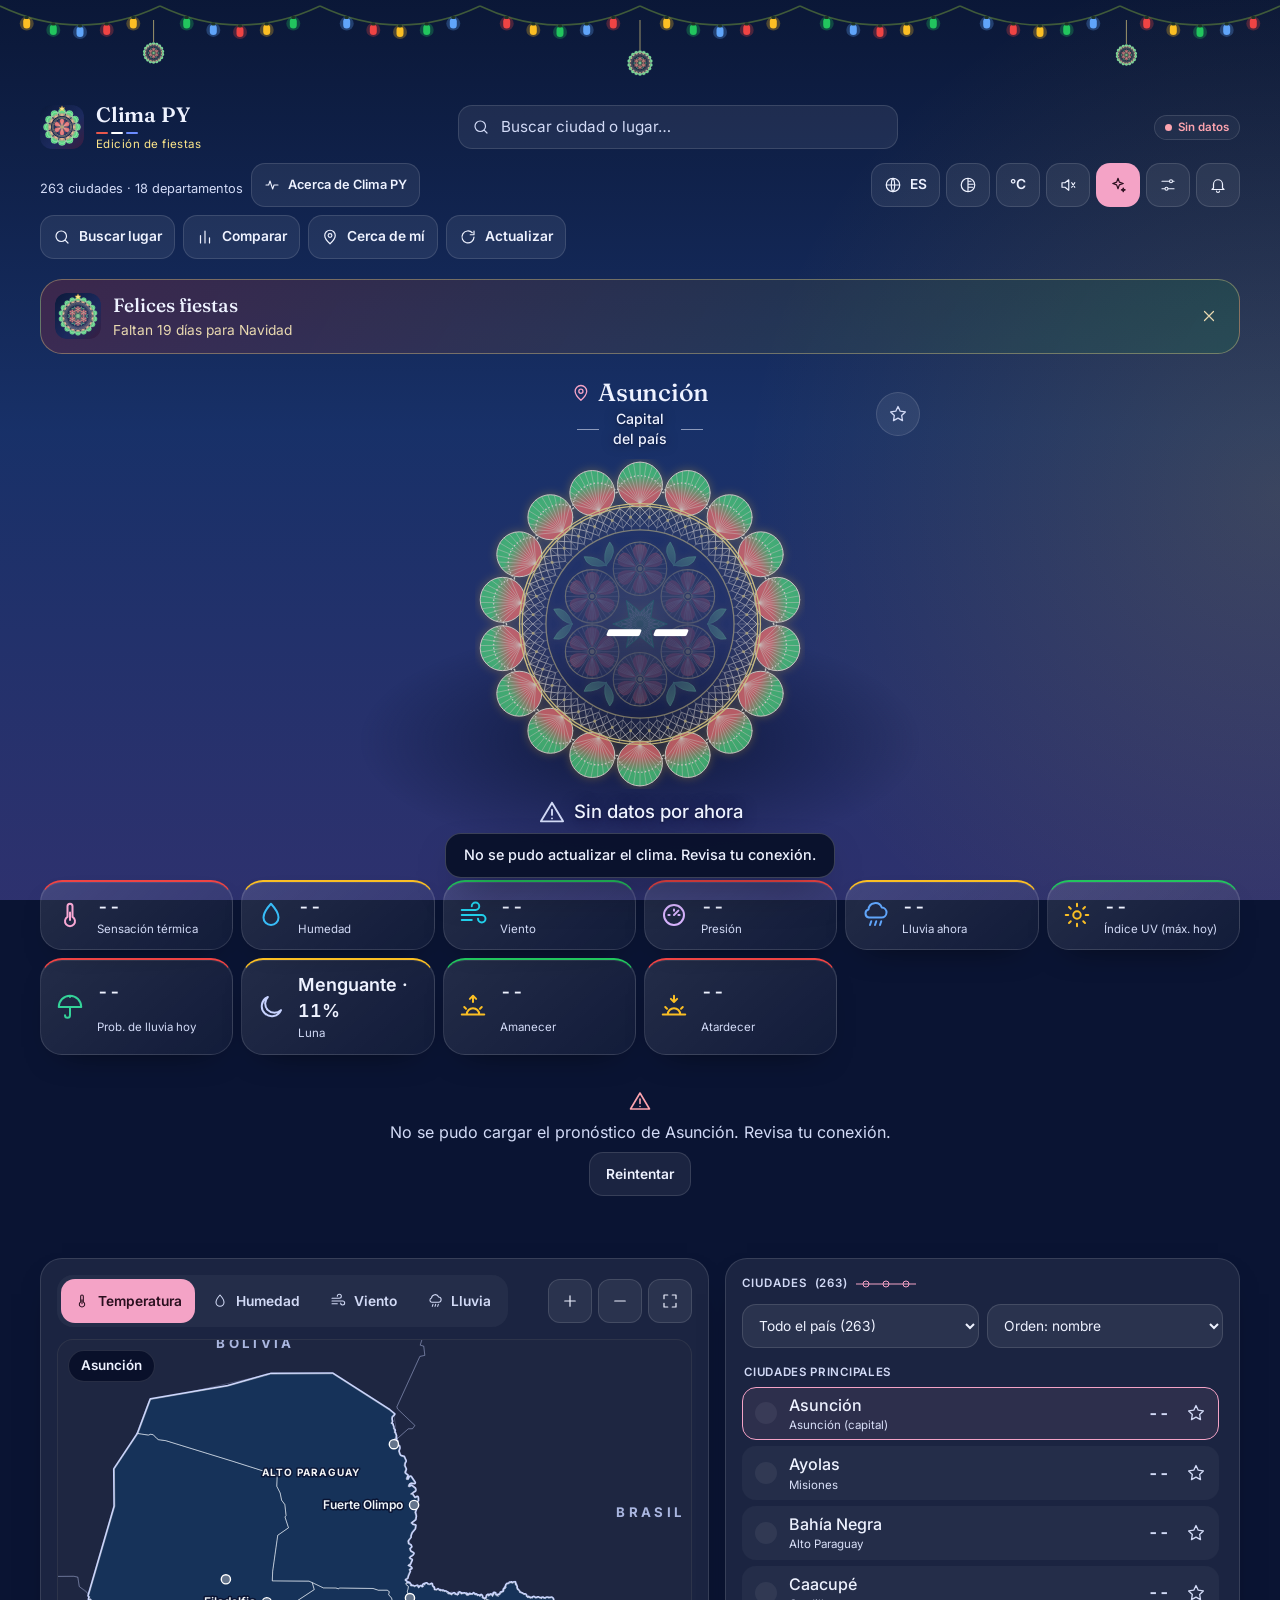
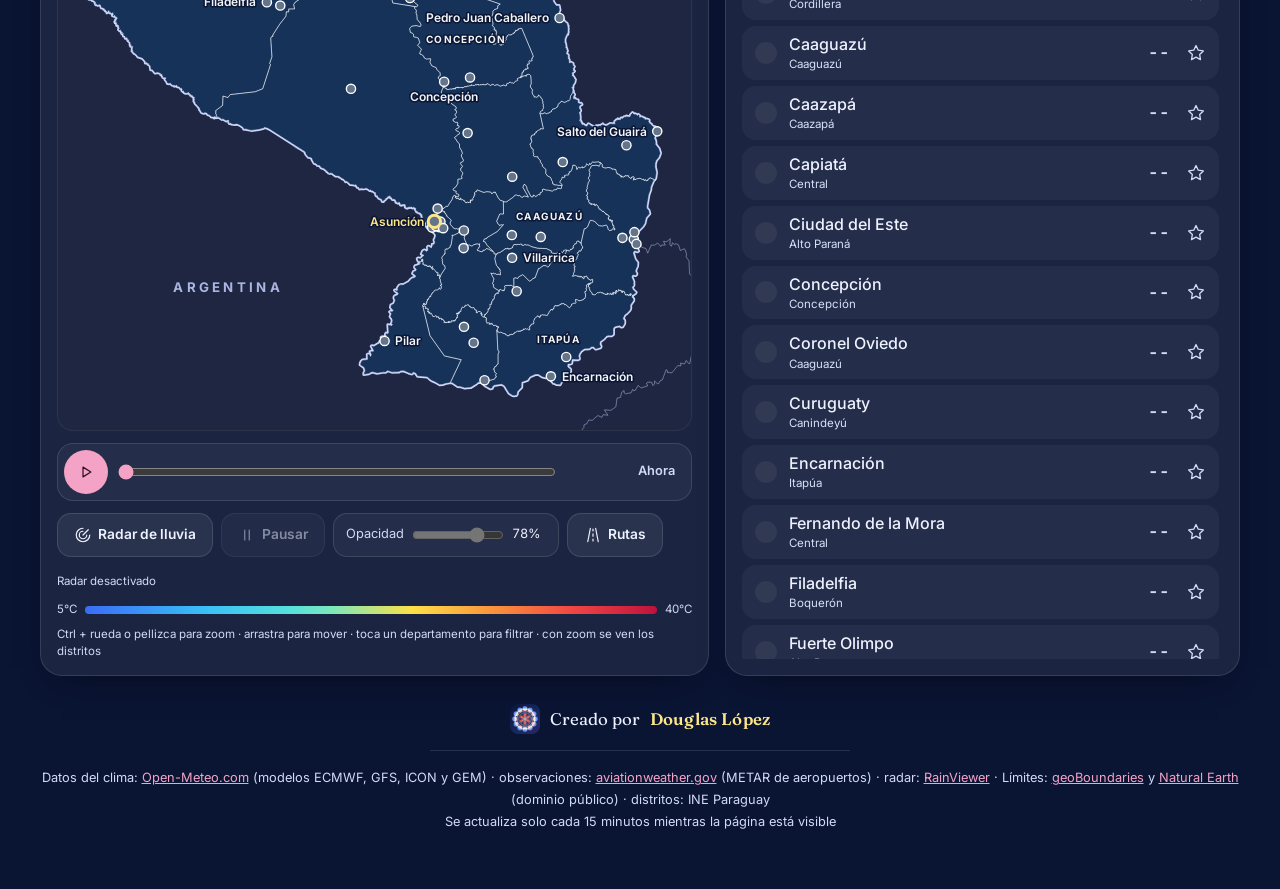
==== commit 4922fcb5: "Modo campo, «Acerca de», compartir unificado, carga más rápida y README con capturas - Modo campo: c" ====
--- a/index.html
+++ b/index.html
@@ -10,16 +10,19 @@
 <meta name="application-name" content="Clima PY">
 <meta name="apple-mobile-web-app-title" content="Clima PY">
 <link rel="manifest" href="manifest.webmanifest">
-<link rel="icon" href="icono.svg" type="image/svg+xml">
-<link rel="alternate icon" href="icono-192.png" type="image/png">
-<link rel="apple-touch-icon" href="apple-touch-icon.png">
+<link rel="icon" href="img/icono.svg" type="image/svg+xml">
+<link rel="alternate icon" href="img/icono-192.png" type="image/png">
+<link rel="apple-touch-icon" href="img/apple-touch-icon.png">
 <script>try{document.documentElement.dataset.tema=localStorage.getItem("clima-py-tema")==="claro"?"claro":"oscuro"}catch(e){}</script>
 <link rel="preload" href="fonts/fraunces-latin-wght-normal.woff2" as="font" type="font/woff2" crossorigin>
-<link rel="stylesheet" href="estilos.css">
+<!-- las dos tipografías se piden desde el primer momento (el texto aparece antes con su letra) -->
+<link rel="preload" href="fonts/inter-latin-wght-normal.woff2" as="font" type="font/woff2" crossorigin>
+<link rel="preload" href="fonts/fraunces-latin-wght-normal.woff2" as="font" type="font/woff2" crossorigin>
+<link rel="stylesheet" href="css/estilos.css">
 </head>
 <body>
 <!-- NANDUTI:INICIO -->
-<svg id="nanduti-sprite" width="0" height="0" style="position:absolute" aria-hidden="true" focusable="false"><defs><radialGradient id="ndPortadaBrillo" cx=".5" cy=".5" r=".5"><stop offset="0" style="stop-color:var(--nd-centro);stop-opacity:.4"/><stop offset="1" style="stop-color:var(--nd-centro);stop-opacity:0"/></radialGradient><radialGradient id="nd7L" gradientUnits="userSpaceOnUse" cx="100" cy="100" r="99"><stop offset="0.72" style="stop-color:var(--nd-anillo)"/><stop offset="0.81" style="stop-color:var(--nd-medio)"/><stop offset="0.91" style="stop-color:var(--nd-trama)"/><stop offset="1" style="stop-color:var(--nd-trama)"/></radialGradient><symbol id="nanduti-portada" viewBox="0 0 200 200"><circle cx="100" cy="100" r="44" fill="url(#ndPortadaBrillo)"/><g stroke-linecap="round" stroke-linejoin="round"><clipPath id="nd7E"><path d="M108.25 85.71L106.5 96.25L116.5 100L106.5 103.75L108.25 114.29L100 107.5L91.75 114.29L93.5 103.75L83.5 100L93.5 96.25L91.75 85.71L100 92.5Z"/></clipPath><path d="M113.6 15.5A13.6 13.6 0 1 1 86.4 15.5A13.6 13.6 0 1 1 113.6 15.5M142.5 20.6A13.6 13.6 0 1 1 115.3 20.6A13.6 13.6 0 1 1 142.5 20.6M167.92 35.27A13.6 13.6 0 1 1 140.72 35.27A13.6 13.6 0 1 1 167.92 35.27M186.78 57.75A13.6 13.6 0 1 1 159.58 57.75A13.6 13.6 0 1 1 186.78 57.75M196.82 85.33A13.6 13.6 0 1 1 169.62 85.33A13.6 13.6 0 1 1 196.82 85.33M196.82 114.67A13.6 13.6 0 1 1 169.62 114.67A13.6 13.6 0 1 1 196.82 114.67M186.78 142.25A13.6 13.6 0 1 1 159.58 142.25A13.6 13.6 0 1 1 186.78 142.25M167.92 164.73A13.6 13.6 0 1 1 140.72 164.73A13.6 13.6 0 1 1 167.92 164.73M142.5 179.4A13.6 13.6 0 1 1 115.3 179.4A13.6 13.6 0 1 1 142.5 179.4M113.6 184.5A13.6 13.6 0 1 1 86.4 184.5A13.6 13.6 0 1 1 113.6 184.5M84.7 179.4A13.6 13.6 0 1 1 57.5 179.4A13.6 13.6 0 1 1 84.7 179.4M59.28 164.73A13.6 13.6 0 1 1 32.08 164.73A13.6 13.6 0 1 1 59.28 164.73M40.42 142.25A13.6 13.6 0 1 1 13.22 142.25A13.6 13.6 0 1 1 40.42 142.25M30.38 114.67A13.6 13.6 0 1 1 3.18 114.67A13.6 13.6 0 1 1 30.38 114.67M30.38 85.33A13.6 13.6 0 1 1 3.18 85.33A13.6 13.6 0 1 1 30.38 85.33M40.42 57.75A13.6 13.6 0 1 1 13.22 57.75A13.6 13.6 0 1 1 40.42 57.75M59.28 35.27A13.6 13.6 0 1 1 32.08 35.27A13.6 13.6 0 1 1 59.28 35.27M84.7 20.6A13.6 13.6 0 1 1 57.5 20.6A13.6 13.6 0 1 1 84.7 20.6" style="fill:url(#nd7L);fill-opacity:0.88" stroke="none"/><path d="M100 27L86.62 17.92M100 27L86.49 13.97M100 27L87.5 10.15M100 27L89.56 6.78M100 27L92.51 4.15M100 27L96.09 2.47M100 27L100 1.9M100 27L103.91 2.47M100 27L107.49 4.15M100 27L110.44 6.78M100 27L112.5 10.15M100 27L113.51 13.97M100 27L113.38 17.92M124.97 31.4L115.5 18.3M124.97 31.4L116.72 14.54M124.97 31.4L118.98 11.29M124.97 31.4L122.07 8.83M124.97 31.4L125.74 7.37M124.97 31.4L129.68 7.02M124.97 31.4L133.55 7.82M124.97 31.4L137.03 9.69M124.97 31.4L139.82 12.49M124.97 31.4L141.69 15.97M124.97 31.4L142.48 19.85M124.97 31.4L142.12 23.78M124.97 31.4L140.65 27.45M146.92 44.08L142.51 28.52M146.92 44.08L144.94 25.41M146.92 44.08L148.17 23.13M146.92 44.08L151.92 21.88M146.92 44.08L155.87 21.76M146.92 44.08L159.69 22.78M146.92 44.08L163.06 24.85M146.92 44.08L165.68 27.8M146.92 44.08L167.35 31.39M146.92 44.08L167.92 35.3M146.92 44.08L167.33 39.21M146.92 44.08L165.65 42.79M146.92 44.08L163.01 45.73M163.22 63.5L164.39 47.37M163.22 63.5L167.74 45.28M163.22 63.5L171.56 44.25M163.22 63.5L175.51 44.35M163.22 63.5L179.26 45.59M163.22 63.5L182.5 47.85M163.22 63.5L184.96 50.95M163.22 63.5L186.41 54.62M163.22 63.5L186.75 58.56M163.22 63.5L185.95 62.43M163.22 63.5L184.06 65.91M163.22 63.5L181.26 68.69M163.22 63.5L177.77 70.55M171.89 87.32L178.51 72.57M171.89 87.32L182.37 71.75M171.89 87.32L186.31 72.08M171.89 87.32L189.99 73.53M171.89 87.32L193.09 75.98M171.89 87.32L195.36 79.21M171.89 87.32L196.61 82.97M171.89 87.32L196.72 86.92M171.89 87.32L195.7 90.73M171.89 87.32L193.61 94.09M171.89 87.32L190.65 96.71M171.89 87.32L187.07 98.37M171.89 87.32L183.15 98.93M171.89 112.68L183.15 101.07M171.89 112.68L187.07 101.63M171.89 112.68L190.65 103.29M171.89 112.68L193.61 105.91M171.89 112.68L195.7 109.27M171.89 112.68L196.72 113.08M171.89 112.68L196.61 117.03M171.89 112.68L195.36 120.79M171.89 112.68L193.09 124.02M171.89 112.68L189.99 126.47M171.89 112.68L186.31 127.92M171.89 112.68L182.37 128.25M171.89 112.68L178.51 127.43M163.22 136.5L177.77 129.45M163.22 136.5L181.26 131.31M163.22 136.5L184.06 134.09M163.22 136.5L185.95 137.57M163.22 136.5L186.75 141.44M163.22 136.5L186.41 145.38M163.22 136.5L184.96 149.05M163.22 136.5L182.5 152.15M163.22 136.5L179.26 154.41M163.22 136.5L175.51 155.65M163.22 136.5L171.56 155.75M163.22 136.5L167.74 154.72M163.22 136.5L164.39 152.63M146.92 155.92L163.01 154.27M146.92 155.92L165.65 157.21M146.92 155.92L167.33 160.79M146.92 155.92L167.92 164.7M146.92 155.92L167.35 168.61M146.92 155.92L165.68 172.2M146.92 155.92L163.06 175.15M146.92 155.92L159.69 177.22M146.92 155.92L155.87 178.24M146.92 155.92L151.92 178.12M146.92 155.92L148.17 176.87M146.92 155.92L144.94 174.59M146.92 155.92L142.51 171.48M124.97 168.6L140.65 172.55M124.97 168.6L142.12 176.22M124.97 168.6L142.48 180.15M124.97 168.6L141.69 184.03M124.97 168.6L139.82 187.51M124.97 168.6L137.03 190.31M124.97 168.6L133.55 192.18M124.97 168.6L129.68 192.98M124.97 168.6L125.74 192.63M124.97 168.6L122.07 191.17M124.97 168.6L118.98 188.71M124.97 168.6L116.72 185.46M124.97 168.6L115.5 181.7M100 173L113.38 182.08M100 173L113.51 186.03M100 173L112.5 189.85M100 173L110.44 193.22M100 173L107.49 195.85M100 173L103.91 197.53M100 173L100 198.1M100 173L96.09 197.53M100 173L92.51 195.85M100 173L89.56 193.22M100 173L87.5 189.85M100 173L86.49 186.03M100 173L86.62 182.08M75.03 168.6L84.5 181.7M75.03 168.6L83.28 185.46M75.03 168.6L81.02 188.71M75.03 168.6L77.93 191.17M75.03 168.6L74.26 192.63M75.03 168.6L70.32 192.98M75.03 168.6L66.45 192.18M75.03 168.6L62.97 190.31M75.03 168.6L60.18 187.51M75.03 168.6L58.31 184.03M75.03 168.6L57.52 180.15M75.03 168.6L57.88 176.22M75.03 168.6L59.35 172.55M53.08 155.92L57.49 171.48M53.08 155.92L55.06 174.59M53.08 155.92L51.83 176.87M53.08 155.92L48.08 178.12M53.08 155.92L44.13 178.24M53.08 155.92L40.31 177.22M53.08 155.92L36.94 175.15M53.08 155.92L34.32 172.2M53.08 155.92L32.65 168.61M53.08 155.92L32.08 164.7M53.08 155.92L32.67 160.79M53.08 155.92L34.35 157.21M53.08 155.92L36.99 154.27M36.78 136.5L35.61 152.63M36.78 136.5L32.26 154.72M36.78 136.5L28.44 155.75M36.78 136.5L24.49 155.65M36.78 136.5L20.74 154.41M36.78 136.5L17.5 152.15M36.78 136.5L15.04 149.05M36.78 136.5L13.59 145.38M36.78 136.5L13.25 141.44M36.78 136.5L14.05 137.57M36.78 136.5L15.94 134.09M36.78 136.5L18.74 131.31M36.78 136.5L22.23 129.45M28.11 112.68L21.49 127.43M28.11 112.68L17.63 128.25M28.11 112.68L13.69 127.92M28.11 112.68L10.01 126.47M28.11 112.68L6.91 124.02M28.11 112.68L4.64 120.79M28.11 112.68L3.39 117.03M28.11 112.68L3.28 113.08M28.11 112.68L4.3 109.27M28.11 112.68L6.39 105.91M28.11 112.68L9.35 103.29M28.11 112.68L12.93 101.63M28.11 112.68L16.85 101.07M28.11 87.32L16.85 98.93M28.11 87.32L12.93 98.37M28.11 87.32L9.35 96.71M28.11 87.32L6.39 94.09M28.11 87.32L4.3 90.73M28.11 87.32L3.28 86.92M28.11 87.32L3.39 82.97M28.11 87.32L4.64 79.21M28.11 87.32L6.91 75.98M28.11 87.32L10.01 73.53M28.11 87.32L13.69 72.08M28.11 87.32L17.63 71.75M28.11 87.32L21.49 72.57M36.78 63.5L22.23 70.55M36.78 63.5L18.74 68.69M36.78 63.5L15.94 65.91M36.78 63.5L14.05 62.43M36.78 63.5L13.25 58.56M36.78 63.5L13.59 54.62M36.78 63.5L15.04 50.95M36.78 63.5L17.5 47.85M36.78 63.5L20.74 45.59M36.78 63.5L24.49 44.35M36.78 63.5L28.44 44.25M36.78 63.5L32.26 45.28M36.78 63.5L35.61 47.37M53.08 44.08L36.99 45.73M53.08 44.08L34.35 42.79M53.08 44.08L32.67 39.21M53.08 44.08L32.08 35.3M53.08 44.08L32.65 31.39M53.08 44.08L34.32 27.8M53.08 44.08L36.94 24.85M53.08 44.08L40.31 22.78M53.08 44.08L44.13 21.76M53.08 44.08L48.08 21.88M53.08 44.08L51.83 23.13M53.08 44.08L55.06 25.41M53.08 44.08L57.49 28.52M75.03 31.4L59.35 27.45M75.03 31.4L57.88 23.78M75.03 31.4L57.52 19.85M75.03 31.4L58.31 15.97M75.03 31.4L60.18 12.49M75.03 31.4L62.97 9.69M75.03 31.4L66.45 7.82M75.03 31.4L70.32 7.02M75.03 31.4L74.26 7.37M75.03 31.4L77.93 8.83M75.03 31.4L81.02 11.29M75.03 31.4L83.28 14.54M75.03 31.4L84.5 18.3" style="stroke:var(--nd-hilo)" fill="none" stroke-width="0.4" stroke-opacity=".7"/><path d="M113.6 15.5A13.6 13.6 0 1 1 86.4 15.5A13.6 13.6 0 1 1 113.6 15.5M142.5 20.6A13.6 13.6 0 1 1 115.3 20.6A13.6 13.6 0 1 1 142.5 20.6M167.92 35.27A13.6 13.6 0 1 1 140.72 35.27A13.6 13.6 0 1 1 167.92 35.27M186.78 57.75A13.6 13.6 0 1 1 159.58 57.75A13.6 13.6 0 1 1 186.78 57.75M196.82 85.33A13.6 13.6 0 1 1 169.62 85.33A13.6 13.6 0 1 1 196.82 85.33M196.82 114.67A13.6 13.6 0 1 1 169.62 114.67A13.6 13.6 0 1 1 196.82 114.67M186.78 142.25A13.6 13.6 0 1 1 159.58 142.25A13.6 13.6 0 1 1 186.78 142.25M167.92 164.73A13.6 13.6 0 1 1 140.72 164.73A13.6 13.6 0 1 1 167.92 164.73M142.5 179.4A13.6 13.6 0 1 1 115.3 179.4A13.6 13.6 0 1 1 142.5 179.4M113.6 184.5A13.6 13.6 0 1 1 86.4 184.5A13.6 13.6 0 1 1 113.6 184.5M84.7 179.4A13.6 13.6 0 1 1 57.5 179.4A13.6 13.6 0 1 1 84.7 179.4M59.28 164.73A13.6 13.6 0 1 1 32.08 164.73A13.6 13.6 0 1 1 59.28 164.73M40.42 142.25A13.6 13.6 0 1 1 13.22 142.25A13.6 13.6 0 1 1 40.42 142.25M30.38 114.67A13.6 13.6 0 1 1 3.18 114.67A13.6 13.6 0 1 1 30.38 114.67M30.38 85.33A13.6 13.6 0 1 1 3.18 85.33A13.6 13.6 0 1 1 30.38 85.33M40.42 57.75A13.6 13.6 0 1 1 13.22 57.75A13.6 13.6 0 1 1 40.42 57.75M59.28 35.27A13.6 13.6 0 1 1 32.08 35.27A13.6 13.6 0 1 1 59.28 35.27M84.7 20.6A13.6 13.6 0 1 1 57.5 20.6A13.6 13.6 0 1 1 84.7 20.6" style="stroke:var(--nd-hilo)" fill="none" stroke-width="0.6"/><path d="M85.62 20.41A15.2 15.2 0 0 1 114.38 20.41M113.7 20.29A15.2 15.2 0 0 1 140.74 30.13M140.14 29.79A15.2 15.2 0 0 1 162.18 48.28M161.73 47.75A15.2 15.2 0 0 1 176.12 72.66M175.88 72.01A15.2 15.2 0 0 1 180.87 100.35M180.87 99.65A15.2 15.2 0 0 1 175.88 127.99M176.12 127.34A15.2 15.2 0 0 1 161.73 152.25M162.18 151.72A15.2 15.2 0 0 1 140.14 170.21M140.74 169.87A15.2 15.2 0 0 1 113.7 179.71M114.38 179.59A15.2 15.2 0 0 1 85.62 179.59M86.3 179.71A15.2 15.2 0 0 1 59.26 169.87M59.86 170.21A15.2 15.2 0 0 1 37.82 151.72M38.27 152.25A15.2 15.2 0 0 1 23.88 127.34M24.12 127.99A15.2 15.2 0 0 1 19.13 99.65M19.13 100.35A15.2 15.2 0 0 1 24.12 72.01M23.88 72.66A15.2 15.2 0 0 1 38.27 47.75M37.82 48.28A15.2 15.2 0 0 1 59.86 29.79M59.26 30.13A15.2 15.2 0 0 1 86.3 20.29" style="stroke:var(--nd-hilo)" fill="none" stroke-width="1" stroke-dasharray="0 2.2" stroke-linecap="round"/><path d="M173 100A73 73 0 1 1 27 100A73 73 0 1 1 173 100" style="fill:url(#nd7F);fill-opacity:0" stroke="none"/><path d="M100 43L100 27M104.97 43.22L106.36 27.28M109.9 43.87L112.68 28.11M114.75 44.94L118.89 29.49M119.5 46.44L124.97 31.4M124.09 48.34L130.85 33.84M128.5 50.64L136.5 36.78M132.69 53.31L141.87 40.2M136.64 56.34L146.92 44.08M140.31 59.69L151.62 48.38M143.66 63.36L155.92 53.08M146.69 67.31L159.8 58.13M149.36 71.5L163.22 63.5M151.66 75.91L166.16 69.15M153.56 80.5L168.6 75.03M155.06 85.25L170.51 81.11M156.13 90.1L171.89 87.32M156.78 95.03L172.72 93.64M157 100L173 100M156.78 104.97L172.72 106.36M156.13 109.9L171.89 112.68M155.06 114.75L170.51 118.89M153.56 119.5L168.6 124.97M151.66 124.09L166.16 130.85M149.36 128.5L163.22 136.5M146.69 132.69L159.8 141.87M143.66 136.64L155.92 146.92M140.31 140.31L151.62 151.62M136.64 143.66L146.92 155.92M132.69 146.69L141.87 159.8M128.5 149.36L136.5 163.22M124.09 151.66L130.85 166.16M119.5 153.56L124.97 168.6M114.75 155.06L118.89 170.51M109.9 156.13L112.68 171.89M104.97 156.78L106.36 172.72M100 157L100 173M95.03 156.78L93.64 172.72M90.1 156.13L87.32 171.89M85.25 155.06L81.11 170.51M80.5 153.56L75.03 168.6M75.91 151.66L69.15 166.16M71.5 149.36L63.5 163.22M67.31 146.69L58.13 159.8M63.36 143.66L53.08 155.92M59.69 140.31L48.38 151.62M56.34 136.64L44.08 146.92M53.31 132.69L40.2 141.87M50.64 128.5L36.78 136.5M48.34 124.09L33.84 130.85M46.44 119.5L31.4 124.97M44.94 114.75L29.49 118.89M43.87 109.9L28.11 112.68M43.22 104.97L27.28 106.36M43 100L27 100M43.22 95.03L27.28 93.64M43.87 90.1L28.11 87.32M44.94 85.25L29.49 81.11M46.44 80.5L31.4 75.03M48.34 75.91L33.84 69.15M50.64 71.5L36.78 63.5M53.31 67.31L40.2 58.13M56.34 63.36L44.08 53.08M59.69 59.69L48.38 48.38M63.36 56.34L53.08 44.08M67.31 53.31L58.13 40.2M71.5 50.64L63.5 36.78M75.91 48.34L69.15 33.84M80.5 46.44L75.03 31.4M85.25 44.94L81.11 29.49M90.1 43.87L87.32 28.11M95.03 43.22L93.64 27.28" style="stroke:var(--nd-hilo)" fill="none" stroke-width="0.4" stroke-opacity=".7"/><path d="M100 41L105.67 35.25L110.25 41.9L116.82 37.21L120.18 44.56L127.47 41.09L129.5 48.9L137.28 46.76L137.92 54.8L145.96 54.04L145.2 62.08L153.24 62.72L151.1 70.5L158.91 72.53L155.44 79.82L162.79 83.18L158.1 89.75L164.75 94.33L159 100L164.75 105.67L158.1 110.25L162.79 116.82L155.44 120.18L158.91 127.47L151.1 129.5L153.24 137.28L145.2 137.92L145.96 145.96L137.92 145.2L137.28 153.24L129.5 151.1L127.47 158.91L120.18 155.44L116.82 162.79L110.25 158.1L105.67 164.75L100 159L94.33 164.75L89.75 158.1L83.18 162.79L79.82 155.44L72.53 158.91L70.5 151.1L62.72 153.24L62.08 145.2L54.04 145.96L54.8 137.92L46.76 137.28L48.9 129.5L41.09 127.47L44.56 120.18L37.21 116.82L41.9 110.25L35.25 105.67L41 100L35.25 94.33L41.9 89.75L37.21 83.18L44.56 79.82L41.09 72.53L48.9 70.5L46.76 62.72L54.8 62.08L54.04 54.04L62.08 54.8L62.72 46.76L70.5 48.9L72.53 41.09L79.82 44.56L83.18 37.21L89.75 41.9L94.33 35.25L100 41M100 35L105.14 41.22L111.29 35.99L115.27 43.01L122.23 38.92L124.93 46.53L132.5 43.71L133.84 51.67L141.78 50.21L141.72 58.28L149.79 58.22L148.33 66.16L156.29 67.5L153.47 75.07L161.08 77.77L156.99 84.73L164.01 88.71L158.78 94.86L165 100L158.78 105.14L164.01 111.29L156.99 115.27L161.08 122.23L153.47 124.93L156.29 132.5L148.33 133.84L149.79 141.78L141.72 141.72L141.78 149.79L133.84 148.33L132.5 156.29L124.93 153.47L122.23 161.08L115.27 156.99L111.29 164.01L105.14 158.78L100 165L94.86 158.78L88.71 164.01L84.73 156.99L77.77 161.08L75.07 153.47L67.5 156.29L66.16 148.33L58.22 149.79L58.28 141.72L50.21 141.78L51.67 133.84L43.71 132.5L46.53 124.93L38.92 122.23L43.01 115.27L35.99 111.29L41.22 105.14L35 100L41.22 94.86L35.99 88.71L43.01 84.73L38.92 77.77L46.53 75.07L43.71 67.5L51.67 66.16L50.21 58.22L58.28 58.28L58.22 50.21L66.16 51.67L67.5 43.71L75.07 46.53L77.77 38.92L84.73 43.01L88.71 35.99L94.86 41.22L100 35M100 35L106.19 29.27L111.29 35.99L118.38 31.42L122.23 38.92L130.01 35.65L132.5 43.71L140.72 41.84L141.78 50.21L150.2 49.8L149.79 58.22L158.16 59.28L156.29 67.5L164.35 69.99L161.08 77.77L168.58 81.62L164.01 88.71L170.73 93.81L165 100L170.73 106.19L164.01 111.29L168.58 118.38L161.08 122.23L164.35 130.01L156.29 132.5L158.16 140.72L149.79 141.78L150.2 150.2L141.78 149.79L140.72 158.16L132.5 156.29L130.01 164.35L122.23 161.08L118.38 168.58L111.29 164.01L106.19 170.73L100 165L93.81 170.73L88.71 164.01L81.62 168.58L77.77 161.08L69.99 164.35L67.5 156.29L59.28 158.16L58.22 149.79L49.8 150.2L50.21 141.78L41.84 140.72L43.71 132.5L35.65 130.01L38.92 122.23L31.42 118.38L35.99 111.29L29.27 106.19L35 100L29.27 93.81L35.99 88.71L31.42 81.62L38.92 77.77L35.65 69.99L43.71 67.5L41.84 59.28L50.21 58.22L49.8 49.8L58.22 50.21L59.28 41.84L67.5 43.71L69.99 35.65L77.77 38.92L81.62 31.42L88.71 35.99L93.81 29.27L100 35M100 29L105.67 35.25L112.33 30.08L116.82 37.21L124.28 33.28L127.47 41.09L135.5 38.51L137.28 46.76L145.64 45.61L145.96 54.04L154.39 54.36L153.24 62.72L161.49 64.5L158.91 72.53L166.72 75.72L162.79 83.18L169.92 87.67L164.75 94.33L171 100L164.75 105.67L169.92 112.33L162.79 116.82L166.72 124.28L158.91 127.47L161.49 135.5L153.24 137.28L154.39 145.64L145.96 145.96L145.64 154.39L137.28 153.24L135.5 161.49L127.47 158.91L124.28 166.72L116.82 162.79L112.33 169.92L105.67 164.75L100 171L94.33 164.75L87.67 169.92L83.18 162.79L75.72 166.72L72.53 158.91L64.5 161.49L62.72 153.24L54.36 154.39L54.04 145.96L45.61 145.64L46.76 137.28L38.51 135.5L41.09 127.47L33.28 124.28L37.21 116.82L30.08 112.33L35.25 105.67L29 100L35.25 94.33L30.08 87.67L37.21 83.18L33.28 75.72L41.09 72.53L38.51 64.5L46.76 62.72L45.61 54.36L54.04 54.04L54.36 45.61L62.72 46.76L64.5 38.51L72.53 41.09L75.72 33.28L83.18 37.21L87.67 30.08L94.33 35.25L100 29" style="stroke:var(--nd-hilo)" fill="none" stroke-width="0.5"/><path d="M106.57 35.25A0.9 0.9 0 1 1 104.77 35.25A0.9 0.9 0 1 1 106.57 35.25M117.72 37.21A0.9 0.9 0 1 1 115.92 37.21A0.9 0.9 0 1 1 117.72 37.21M128.37 41.09A0.9 0.9 0 1 1 126.57 41.09A0.9 0.9 0 1 1 128.37 41.09M138.18 46.76A0.9 0.9 0 1 1 136.38 46.76A0.9 0.9 0 1 1 138.18 46.76M146.86 54.04A0.9 0.9 0 1 1 145.06 54.04A0.9 0.9 0 1 1 146.86 54.04M154.14 62.72A0.9 0.9 0 1 1 152.34 62.72A0.9 0.9 0 1 1 154.14 62.72M159.81 72.53A0.9 0.9 0 1 1 158.01 72.53A0.9 0.9 0 1 1 159.81 72.53M163.69 83.18A0.9 0.9 0 1 1 161.89 83.18A0.9 0.9 0 1 1 163.69 83.18M165.65 94.33A0.9 0.9 0 1 1 163.85 94.33A0.9 0.9 0 1 1 165.65 94.33M165.65 105.67A0.9 0.9 0 1 1 163.85 105.67A0.9 0.9 0 1 1 165.65 105.67M163.69 116.82A0.9 0.9 0 1 1 161.89 116.82A0.9 0.9 0 1 1 163.69 116.82M159.81 127.47A0.9 0.9 0 1 1 158.01 127.47A0.9 0.9 0 1 1 159.81 127.47M154.14 137.28A0.9 0.9 0 1 1 152.34 137.28A0.9 0.9 0 1 1 154.14 137.28M146.86 145.96A0.9 0.9 0 1 1 145.06 145.96A0.9 0.9 0 1 1 146.86 145.96M138.18 153.24A0.9 0.9 0 1 1 136.38 153.24A0.9 0.9 0 1 1 138.18 153.24M128.37 158.91A0.9 0.9 0 1 1 126.57 158.91A0.9 0.9 0 1 1 128.37 158.91M117.72 162.79A0.9 0.9 0 1 1 115.92 162.79A0.9 0.9 0 1 1 117.72 162.79M106.57 164.75A0.9 0.9 0 1 1 104.77 164.75A0.9 0.9 0 1 1 106.57 164.75M95.23 164.75A0.9 0.9 0 1 1 93.43 164.75A0.9 0.9 0 1 1 95.23 164.75M84.08 162.79A0.9 0.9 0 1 1 82.28 162.79A0.9 0.9 0 1 1 84.08 162.79M73.43 158.91A0.9 0.9 0 1 1 71.63 158.91A0.9 0.9 0 1 1 73.43 158.91M63.62 153.24A0.9 0.9 0 1 1 61.82 153.24A0.9 0.9 0 1 1 63.62 153.24M54.94 145.96A0.9 0.9 0 1 1 53.14 145.96A0.9 0.9 0 1 1 54.94 145.96M47.66 137.28A0.9 0.9 0 1 1 45.86 137.28A0.9 0.9 0 1 1 47.66 137.28M41.99 127.47A0.9 0.9 0 1 1 40.19 127.47A0.9 0.9 0 1 1 41.99 127.47M38.11 116.82A0.9 0.9 0 1 1 36.31 116.82A0.9 0.9 0 1 1 38.11 116.82M36.15 105.67A0.9 0.9 0 1 1 34.35 105.67A0.9 0.9 0 1 1 36.15 105.67M36.15 94.33A0.9 0.9 0 1 1 34.35 94.33A0.9 0.9 0 1 1 36.15 94.33M38.11 83.18A0.9 0.9 0 1 1 36.31 83.18A0.9 0.9 0 1 1 38.11 83.18M41.99 72.53A0.9 0.9 0 1 1 40.19 72.53A0.9 0.9 0 1 1 41.99 72.53M47.66 62.72A0.9 0.9 0 1 1 45.86 62.72A0.9 0.9 0 1 1 47.66 62.72M54.94 54.04A0.9 0.9 0 1 1 53.14 54.04A0.9 0.9 0 1 1 54.94 54.04M63.62 46.76A0.9 0.9 0 1 1 61.82 46.76A0.9 0.9 0 1 1 63.62 46.76M73.43 41.09A0.9 0.9 0 1 1 71.63 41.09A0.9 0.9 0 1 1 73.43 41.09M84.08 37.21A0.9 0.9 0 1 1 82.28 37.21A0.9 0.9 0 1 1 84.08 37.21M95.23 35.25A0.9 0.9 0 1 1 93.43 35.25A0.9 0.9 0 1 1 95.23 35.25" style="fill:var(--nd-centro);fill-opacity:0.9" stroke="none"/><path d="M173 100A73 73 0 1 1 27 100A73 73 0 1 1 173 100M171.4 100A71.4 71.4 0 1 1 28.6 100A71.4 71.4 0 1 1 171.4 100M157 100A57 57 0 1 1 43 100A57 57 0 1 1 157 100" style="stroke:var(--nd-centro)" fill="none" stroke-width="0.8"/><path d="M108.25 85.71L106.5 96.25L116.5 100L106.5 103.75L108.25 114.29L100 107.5L91.75 114.29L93.5 103.75L83.5 100L93.5 96.25L91.75 85.71L100 92.5Z" style="fill:var(--nd-trama);fill-opacity:0.55" stroke="none"/><path d="M100 97.5L100 83.5M100.65 97.59L104.27 84.06M101.25 97.83L108.25 85.71M101.77 98.23L111.67 88.33M102.17 98.75L114.29 91.75M102.41 99.35L115.94 95.73M102.5 100L116.5 100M102.41 100.65L115.94 104.27M102.17 101.25L114.29 108.25M101.77 101.77L111.67 111.67M101.25 102.17L108.25 114.29M100.65 102.41L104.27 115.94M100 102.5L100 116.5M99.35 102.41L95.73 115.94M98.75 102.17L91.75 114.29M98.23 101.77L88.33 111.67M97.83 101.25L85.71 108.25M97.59 100.65L84.06 104.27M97.5 100L83.5 100M97.59 99.35L84.06 95.73M97.83 98.75L85.71 91.75M98.23 98.23L88.33 88.33M98.75 97.83L91.75 85.71M99.35 97.59L95.73 84.06" style="stroke:var(--nd-hilo)" fill="none" stroke-width="0.35" clip-path="url(#nd7E)" stroke-opacity=".8"/><path d="M100 95L102.59 90.34L102.5 95.67L107.07 92.93L104.33 97.5L109.66 97.41L105 100L109.66 102.59L104.33 102.5L107.07 107.07L102.5 104.33L102.59 109.66L100 105L97.41 109.66L97.5 104.33L92.93 107.07L95.67 102.5L90.34 102.59L95 100L90.34 97.41L95.67 97.5L92.93 92.93L97.5 95.67L97.41 90.34L100 95M100 90L101.29 95.17L105 91.34L103.54 96.46L108.66 95L104.83 98.71L110 100L104.83 101.29L108.66 105L103.54 103.54L105 108.66L101.29 104.83L100 110L98.71 104.83L95 108.66L96.46 103.54L91.34 105L95.17 101.29L90 100L95.17 98.71L91.34 95L96.46 96.46L95 91.34L98.71 95.17L100 90M100 90L103.88 85.51L105 91.34L110.61 89.39L108.66 95L114.49 96.12L110 100L114.49 103.88L108.66 105L110.61 110.61L105 108.66L103.88 114.49L100 110L96.12 114.49L95 108.66L89.39 110.61L91.34 105L85.51 103.88L90 100L85.51 96.12L91.34 95L89.39 89.39L95 91.34L96.12 85.51L100 90M100 85L102.59 90.34L107.5 87.01L107.07 92.93L112.99 92.5L109.66 97.41L115 100L109.66 102.59L112.99 107.5L107.07 107.07L107.5 112.99L102.59 109.66L100 115L97.41 109.66L92.5 112.99L92.93 107.07L87.01 107.5L90.34 102.59L85 100L90.34 97.41L87.01 92.5L92.93 92.93L92.5 87.01L97.41 90.34L100 85" style="stroke:var(--nd-hilo)" fill="none" stroke-width="0.35" clip-path="url(#nd7E)"/><path d="M108.25 85.71L106.5 96.25L116.5 100L106.5 103.75L108.25 114.29L100 107.5L91.75 114.29L93.5 103.75L83.5 100L93.5 96.25L91.75 85.71L100 92.5Z" style="stroke:var(--nd-trama)" fill="none" stroke-width="0.6"/><path d="M102.92 66.5L116.2 66.5M102.86 67.07L115.89 69.66M102.69 67.62L114.97 72.7M102.42 68.12L113.47 75.5M102.06 68.56L111.46 77.96M101.62 68.92L109 79.97M101.12 69.19L106.2 81.47M100.57 69.36L103.16 82.39M100 69.42L100 82.7M99.43 69.36L96.84 82.39M98.88 69.19L93.8 81.47M98.38 68.92L91 79.97M97.94 68.56L88.54 77.96M97.58 68.12L86.53 75.5M97.31 67.62L85.03 72.7M97.14 67.07L84.11 69.66M97.08 66.5L83.8 66.5M97.14 65.93L84.11 63.34M97.31 65.38L85.03 60.3M97.58 64.88L86.53 57.5M97.94 64.44L88.54 55.04M98.38 64.08L91 53.03M98.88 63.81L93.8 51.53M99.43 63.64L96.84 50.61M100 63.58L100 50.3M100.57 63.64L103.16 50.61M101.12 63.81L106.2 51.53M101.62 64.08L109 53.03M102.06 64.44L111.46 55.04M102.42 64.88L113.47 57.5M102.69 65.38L114.97 60.3M102.86 65.93L115.89 63.34" style="stroke:var(--nd-hilo)" fill="none" stroke-width="0.35" stroke-opacity=".75"/><path d="M100 63.26C101.62 60.34 104.21 58.4 103.89 54.84C103.56 51.11 96.44 51.11 96.11 54.84C95.79 58.4 98.38 60.34 100 63.26ZM102.81 64.88C106.14 64.82 109.12 66.1 112.05 64.04C115.11 61.89 111.55 55.72 108.16 57.3C104.91 58.8 104.52 62.02 102.81 64.88ZM102.81 68.12C104.52 70.98 104.91 74.2 108.16 75.7C111.55 77.28 115.11 71.11 112.05 68.96C109.12 66.9 106.14 68.18 102.81 68.12ZM100 69.74C98.38 72.66 95.79 74.6 96.11 78.16C96.44 81.89 103.56 81.89 103.89 78.16C104.21 74.6 101.62 72.66 100 69.74ZM97.19 68.12C93.86 68.18 90.88 66.9 87.95 68.96C84.89 71.11 88.45 77.28 91.84 75.7C95.09 74.2 95.48 70.98 97.19 68.12ZM97.19 64.88C95.48 62.02 95.09 58.8 91.84 57.3C88.45 55.72 84.89 61.89 87.95 64.04C90.88 66.1 93.86 64.82 97.19 64.88Z" style="fill:var(--nd-anillo);fill-opacity:0.75" stroke="none"/><path d="M100 62.61Q97.73 56.78 98.06 52.24M100 62.61Q98.87 56.78 99.03 52.24M100 62.61Q100 56.78 100 52.24M100 62.61Q101.13 56.78 100.97 52.24M100 62.61Q102.27 56.78 101.94 52.24M103.37 64.56Q107.28 59.68 111.37 57.69M103.37 64.56Q107.85 60.66 111.86 58.53M103.37 64.56Q108.42 61.64 112.35 59.37M103.37 64.56Q108.98 62.62 112.83 60.21M103.37 64.56Q109.55 63.6 113.32 61.06M103.37 68.44Q109.55 69.4 113.32 71.94M103.37 68.44Q108.98 70.38 112.83 72.79M103.37 68.44Q108.42 71.36 112.35 73.63M103.37 68.44Q107.85 72.34 111.86 74.47M103.37 68.44Q107.28 73.32 111.37 75.31M100 70.39Q102.27 76.22 101.94 80.76M100 70.39Q101.13 76.22 100.97 80.76M100 70.39Q100 76.22 100 80.76M100 70.39Q98.87 76.22 99.03 80.76M100 70.39Q97.73 76.22 98.06 80.76M96.63 68.44Q92.72 73.32 88.63 75.31M96.63 68.44Q92.15 72.34 88.14 74.47M96.63 68.44Q91.58 71.36 87.65 73.63M96.63 68.44Q91.02 70.38 87.17 72.79M96.63 68.44Q90.45 69.4 86.68 71.94M96.63 64.56Q90.45 63.6 86.68 61.06M96.63 64.56Q91.02 62.62 87.17 60.21M96.63 64.56Q91.58 61.64 87.65 59.37M96.63 64.56Q92.15 60.66 88.14 58.53M96.63 64.56Q92.72 59.68 88.63 57.69" style="stroke:var(--nd-hilo)" fill="none" stroke-width="0.3" stroke-opacity=".8"/><path d="M100 63.26C101.62 60.34 104.21 58.4 103.89 54.84C103.56 51.11 96.44 51.11 96.11 54.84C95.79 58.4 98.38 60.34 100 63.26ZM102.81 64.88C106.14 64.82 109.12 66.1 112.05 64.04C115.11 61.89 111.55 55.72 108.16 57.3C104.91 58.8 104.52 62.02 102.81 64.88ZM102.81 68.12C104.52 70.98 104.91 74.2 108.16 75.7C111.55 77.28 115.11 71.11 112.05 68.96C109.12 66.9 106.14 68.18 102.81 68.12ZM100 69.74C98.38 72.66 95.79 74.6 96.11 78.16C96.44 81.89 103.56 81.89 103.89 78.16C104.21 74.6 101.62 72.66 100 69.74ZM97.19 68.12C93.86 68.18 90.88 66.9 87.95 68.96C84.89 71.11 88.45 77.28 91.84 75.7C95.09 74.2 95.48 70.98 97.19 68.12ZM97.19 64.88C95.48 62.02 95.09 58.8 91.84 57.3C88.45 55.72 84.89 61.89 87.95 64.04C90.88 66.1 93.86 64.82 97.19 64.88Z" style="stroke:var(--nd-anillo)" fill="none" stroke-width="0.5"/><path d="M116.2 66.5A16.2 16.2 0 1 1 83.8 66.5A16.2 16.2 0 1 1 116.2 66.5" style="stroke:var(--nd-centro)" fill="none" stroke-width="0.7"/><path d="M102.59 66.5A2.59 2.59 0 1 1 97.41 66.5A2.59 2.59 0 1 1 102.59 66.5" style="stroke:var(--nd-centro)" fill="none" stroke-width="0.6"/><path d="M101.46 66.5A1.46 1.46 0 1 1 98.54 66.5A1.46 1.46 0 1 1 101.46 66.5" style="fill:var(--nd-centro);fill-opacity:1" stroke="none"/><path d="M131.93 83.25L145.21 83.25M131.87 83.82L144.9 86.41M131.71 84.37L143.98 89.45M131.44 84.87L142.48 92.25M131.07 85.31L140.47 94.71M130.63 85.67L138.01 96.72M130.13 85.94L135.21 98.22M129.58 86.11L132.17 99.14M129.01 86.17L129.01 99.45M128.44 86.11L125.85 99.14M127.9 85.94L122.81 98.22M127.39 85.67L120.01 96.72M126.95 85.31L117.56 94.71M126.59 84.87L115.54 92.25M126.32 84.37L114.05 89.45M126.15 83.82L113.12 86.41M126.1 83.25L112.81 83.25M126.15 82.68L113.12 80.09M126.32 82.13L114.05 77.05M126.59 81.63L115.54 74.25M126.95 81.19L117.56 71.79M127.39 80.83L120.01 69.78M127.9 80.56L122.81 68.28M128.44 80.39L125.85 67.36M129.01 80.33L129.01 67.05M129.58 80.39L132.17 67.36M130.13 80.56L135.21 68.28M130.63 80.83L138.01 69.78M131.07 81.19L140.47 71.79M131.44 81.63L142.48 74.25M131.71 82.13L143.98 77.05M131.87 82.68L144.9 80.09" style="stroke:var(--nd-hilo)" fill="none" stroke-width="0.35" stroke-opacity=".75"/><path d="M131.82 81.63C135.15 81.57 138.13 82.85 141.06 80.79C144.12 78.64 140.56 72.47 137.17 74.05C133.92 75.55 133.53 78.77 131.82 81.63ZM131.82 84.87C133.53 87.73 133.92 90.95 137.17 92.45C140.56 94.03 144.12 87.86 141.06 85.71C138.13 83.65 135.15 84.93 131.82 84.87ZM129.01 86.49C127.39 89.41 124.8 91.35 125.12 94.91C125.45 98.64 132.58 98.64 132.9 94.91C133.22 91.35 130.63 89.41 129.01 86.49ZM126.21 84.87C122.87 84.93 119.89 83.65 116.97 85.71C113.9 87.86 117.47 94.03 120.85 92.45C124.1 90.95 124.49 87.73 126.21 84.87ZM126.21 81.63C124.49 78.77 124.1 75.55 120.85 74.05C117.47 72.47 113.9 78.64 116.97 80.79C119.89 82.85 122.87 81.57 126.21 81.63ZM129.01 80.01C130.63 77.09 133.22 75.15 132.9 71.59C132.58 67.86 125.45 67.86 125.12 71.59C124.8 75.15 127.39 77.09 129.01 80.01Z" style="fill:var(--nd-anillo);fill-opacity:0.75" stroke="none"/><path d="M132.38 81.31Q136.3 76.43 140.39 74.44M132.38 81.31Q136.86 77.41 140.87 75.28M132.38 81.31Q137.43 78.39 141.36 76.12M132.38 81.31Q138 79.37 141.84 76.96M132.38 81.31Q138.56 80.35 142.33 77.81M132.38 85.19Q138.56 86.15 142.33 88.69M132.38 85.19Q138 87.13 141.84 89.54M132.38 85.19Q137.43 88.11 141.36 90.38M132.38 85.19Q136.86 89.09 140.87 91.22M132.38 85.19Q136.3 90.07 140.39 92.06M129.01 87.14Q131.28 92.97 130.96 97.51M129.01 87.14Q130.15 92.97 129.98 97.51M129.01 87.14Q129.01 92.97 129.01 97.51M129.01 87.14Q127.88 92.97 128.04 97.51M129.01 87.14Q126.74 92.97 127.07 97.51M125.64 85.19Q121.73 90.07 117.64 92.06M125.64 85.19Q121.16 89.09 117.15 91.22M125.64 85.19Q120.59 88.11 116.67 90.38M125.64 85.19Q120.03 87.13 116.18 89.54M125.64 85.19Q119.46 86.15 115.69 88.69M125.64 81.31Q119.46 80.35 115.69 77.81M125.64 81.31Q120.03 79.37 116.18 76.96M125.64 81.31Q120.59 78.39 116.67 76.12M125.64 81.31Q121.16 77.41 117.15 75.28M125.64 81.31Q121.73 76.43 117.64 74.44M129.01 79.36Q126.74 73.53 127.07 68.99M129.01 79.36Q127.88 73.53 128.04 68.99M129.01 79.36Q129.01 73.53 129.01 68.99M129.01 79.36Q130.15 73.53 129.98 68.99M129.01 79.36Q131.28 73.53 130.96 68.99" style="stroke:var(--nd-hilo)" fill="none" stroke-width="0.3" stroke-opacity=".8"/><path d="M131.82 81.63C135.15 81.57 138.13 82.85 141.06 80.79C144.12 78.64 140.56 72.47 137.17 74.05C133.92 75.55 133.53 78.77 131.82 81.63ZM131.82 84.87C133.53 87.73 133.92 90.95 137.17 92.45C140.56 94.03 144.12 87.86 141.06 85.71C138.13 83.65 135.15 84.93 131.82 84.87ZM129.01 86.49C127.39 89.41 124.8 91.35 125.12 94.91C125.45 98.64 132.58 98.64 132.9 94.91C133.22 91.35 130.63 89.41 129.01 86.49ZM126.21 84.87C122.87 84.93 119.89 83.65 116.97 85.71C113.9 87.86 117.47 94.03 120.85 92.45C124.1 90.95 124.49 87.73 126.21 84.87ZM126.21 81.63C124.49 78.77 124.1 75.55 120.85 74.05C117.47 72.47 113.9 78.64 116.97 80.79C119.89 82.85 122.87 81.57 126.21 81.63ZM129.01 80.01C130.63 77.09 133.22 75.15 132.9 71.59C132.58 67.86 125.45 67.86 125.12 71.59C124.8 75.15 127.39 77.09 129.01 80.01Z" style="stroke:var(--nd-anillo)" fill="none" stroke-width="0.5"/><path d="M145.21 83.25A16.2 16.2 0 1 1 112.81 83.25A16.2 16.2 0 1 1 145.21 83.25" style="stroke:var(--nd-centro)" fill="none" stroke-width="0.7"/><path d="M131.6 83.25A2.59 2.59 0 1 1 126.42 83.25A2.59 2.59 0 1 1 131.6 83.25" style="stroke:var(--nd-centro)" fill="none" stroke-width="0.6"/><path d="M130.47 83.25A1.46 1.46 0 1 1 127.55 83.25A1.46 1.46 0 1 1 130.47 83.25" style="fill:var(--nd-centro);fill-opacity:1" stroke="none"/><path d="M131.93 116.75L145.21 116.75M131.87 117.32L144.9 119.91M131.71 117.87L143.98 122.95M131.44 118.37L142.48 125.75M131.07 118.81L140.47 128.21M130.63 119.17L138.01 130.22M130.13 119.44L135.21 131.72M129.58 119.61L132.17 132.64M129.01 119.67L129.01 132.95M128.44 119.61L125.85 132.64M127.9 119.44L122.81 131.72M127.39 119.17L120.01 130.22M126.95 118.81L117.56 128.21M126.59 118.37L115.54 125.75M126.32 117.87L114.05 122.95M126.15 117.32L113.12 119.91M126.1 116.75L112.81 116.75M126.15 116.18L113.12 113.59M126.32 115.63L114.05 110.55M126.59 115.13L115.54 107.75M126.95 114.69L117.56 105.29M127.39 114.33L120.01 103.28M127.9 114.06L122.81 101.78M128.44 113.89L125.85 100.86M129.01 113.83L129.01 100.55M129.58 113.89L132.17 100.86M130.13 114.06L135.21 101.78M130.63 114.33L138.01 103.28M131.07 114.69L140.47 105.29M131.44 115.13L142.48 107.75M131.71 115.63L143.98 110.55M131.87 116.18L144.9 113.59" style="stroke:var(--nd-hilo)" fill="none" stroke-width="0.35" stroke-opacity=".75"/><path d="M131.82 118.37C133.53 121.23 133.92 124.45 137.17 125.95C140.56 127.53 144.12 121.36 141.06 119.21C138.13 117.15 135.15 118.43 131.82 118.37ZM129.01 119.99C127.39 122.91 124.8 124.85 125.12 128.41C125.45 132.14 132.58 132.14 132.9 128.41C133.22 124.85 130.63 122.91 129.01 119.99ZM126.21 118.37C122.87 118.43 119.89 117.15 116.97 119.21C113.9 121.36 117.47 127.53 120.85 125.95C124.1 124.45 124.49 121.23 126.21 118.37ZM126.21 115.13C124.49 112.27 124.1 109.05 120.85 107.55C117.47 105.97 113.9 112.14 116.97 114.29C119.89 116.35 122.87 115.07 126.21 115.13ZM129.01 113.51C130.63 110.59 133.22 108.65 132.9 105.09C132.58 101.36 125.45 101.36 125.12 105.09C124.8 108.65 127.39 110.59 129.01 113.51ZM131.82 115.13C135.15 115.07 138.13 116.35 141.06 114.29C144.12 112.14 140.56 105.97 137.17 107.55C133.92 109.05 133.53 112.27 131.82 115.13Z" style="fill:var(--nd-anillo);fill-opacity:0.75" stroke="none"/><path d="M132.38 118.69Q138.56 119.65 142.33 122.19M132.38 118.69Q138 120.63 141.84 123.04M132.38 118.69Q137.43 121.61 141.36 123.88M132.38 118.69Q136.86 122.59 140.87 124.72M132.38 118.69Q136.3 123.57 140.39 125.56M129.01 120.64Q131.28 126.47 130.96 131.01M129.01 120.64Q130.15 126.47 129.98 131.01M129.01 120.64Q129.01 126.47 129.01 131.01M129.01 120.64Q127.88 126.47 128.04 131.01M129.01 120.64Q126.74 126.47 127.07 131.01M125.64 118.69Q121.73 123.57 117.64 125.56M125.64 118.69Q121.16 122.59 117.15 124.72M125.64 118.69Q120.59 121.61 116.67 123.88M125.64 118.69Q120.03 120.63 116.18 123.04M125.64 118.69Q119.46 119.65 115.69 122.19M125.64 114.81Q119.46 113.85 115.69 111.31M125.64 114.81Q120.03 112.87 116.18 110.46M125.64 114.81Q120.59 111.89 116.67 109.62M125.64 114.81Q121.16 110.91 117.15 108.78M125.64 114.81Q121.73 109.93 117.64 107.94M129.01 112.86Q126.74 107.03 127.07 102.49M129.01 112.86Q127.88 107.03 128.04 102.49M129.01 112.86Q129.01 107.03 129.01 102.49M129.01 112.86Q130.15 107.03 129.98 102.49M129.01 112.86Q131.28 107.03 130.96 102.49M132.38 114.81Q136.3 109.93 140.39 107.94M132.38 114.81Q136.86 110.91 140.87 108.78M132.38 114.81Q137.43 111.89 141.36 109.62M132.38 114.81Q138 112.87 141.84 110.46M132.38 114.81Q138.56 113.85 142.33 111.31" style="stroke:var(--nd-hilo)" fill="none" stroke-width="0.3" stroke-opacity=".8"/><path d="M131.82 118.37C133.53 121.23 133.92 124.45 137.17 125.95C140.56 127.53 144.12 121.36 141.06 119.21C138.13 117.15 135.15 118.43 131.82 118.37ZM129.01 119.99C127.39 122.91 124.8 124.85 125.12 128.41C125.45 132.14 132.58 132.14 132.9 128.41C133.22 124.85 130.63 122.91 129.01 119.99ZM126.21 118.37C122.87 118.43 119.89 117.15 116.97 119.21C113.9 121.36 117.47 127.53 120.85 125.95C124.1 124.45 124.49 121.23 126.21 118.37ZM126.21 115.13C124.49 112.27 124.1 109.05 120.85 107.55C117.47 105.97 113.9 112.14 116.97 114.29C119.89 116.35 122.87 115.07 126.21 115.13ZM129.01 113.51C130.63 110.59 133.22 108.65 132.9 105.09C132.58 101.36 125.45 101.36 125.12 105.09C124.8 108.65 127.39 110.59 129.01 113.51ZM131.82 115.13C135.15 115.07 138.13 116.35 141.06 114.29C144.12 112.14 140.56 105.97 137.17 107.55C133.92 109.05 133.53 112.27 131.82 115.13Z" style="stroke:var(--nd-anillo)" fill="none" stroke-width="0.5"/><path d="M145.21 116.75A16.2 16.2 0 1 1 112.81 116.75A16.2 16.2 0 1 1 145.21 116.75" style="stroke:var(--nd-centro)" fill="none" stroke-width="0.7"/><path d="M131.6 116.75A2.59 2.59 0 1 1 126.42 116.75A2.59 2.59 0 1 1 131.6 116.75" style="stroke:var(--nd-centro)" fill="none" stroke-width="0.6"/><path d="M130.47 116.75A1.46 1.46 0 1 1 127.55 116.75A1.46 1.46 0 1 1 130.47 116.75" style="fill:var(--nd-centro);fill-opacity:1" stroke="none"/><path d="M102.92 133.5L116.2 133.5M102.86 134.07L115.89 136.66M102.69 134.62L114.97 139.7M102.42 135.12L113.47 142.5M102.06 135.56L111.46 144.96M101.62 135.92L109 146.97M101.12 136.19L106.2 148.47M100.57 136.36L103.16 149.39M100 136.42L100 149.7M99.43 136.36L96.84 149.39M98.88 136.19L93.8 148.47M98.38 135.92L91 146.97M97.94 135.56L88.54 144.96M97.58 135.12L86.53 142.5M97.31 134.62L85.03 139.7M97.14 134.07L84.11 136.66M97.08 133.5L83.8 133.5M97.14 132.93L84.11 130.34M97.31 132.38L85.03 127.3M97.58 131.88L86.53 124.5M97.94 131.44L88.54 122.04M98.38 131.08L91 120.03M98.88 130.81L93.8 118.53M99.43 130.64L96.84 117.61M100 130.58L100 117.3M100.57 130.64L103.16 117.61M101.12 130.81L106.2 118.53M101.62 131.08L109 120.03M102.06 131.44L111.46 122.04M102.42 131.88L113.47 124.5M102.69 132.38L114.97 127.3M102.86 132.93L115.89 130.34" style="stroke:var(--nd-hilo)" fill="none" stroke-width="0.35" stroke-opacity=".75"/><path d="M100 136.74C98.38 139.66 95.79 141.6 96.11 145.16C96.44 148.89 103.56 148.89 103.89 145.16C104.21 141.6 101.62 139.66 100 136.74ZM97.19 135.12C93.86 135.18 90.88 133.9 87.95 135.96C84.89 138.11 88.45 144.28 91.84 142.7C95.09 141.2 95.48 137.98 97.19 135.12ZM97.19 131.88C95.48 129.02 95.09 125.8 91.84 124.3C88.45 122.72 84.89 128.89 87.95 131.04C90.88 133.1 93.86 131.82 97.19 131.88ZM100 130.26C101.62 127.34 104.21 125.4 103.89 121.84C103.56 118.11 96.44 118.11 96.11 121.84C95.79 125.4 98.38 127.34 100 130.26ZM102.81 131.88C106.14 131.82 109.12 133.1 112.05 131.04C115.11 128.89 111.55 122.72 108.16 124.3C104.91 125.8 104.52 129.02 102.81 131.88ZM102.81 135.12C104.52 137.98 104.91 141.2 108.16 142.7C111.55 144.28 115.11 138.11 112.05 135.96C109.12 133.9 106.14 135.18 102.81 135.12Z" style="fill:var(--nd-anillo);fill-opacity:0.75" stroke="none"/><path d="M100 137.39Q102.27 143.22 101.94 147.76M100 137.39Q101.13 143.22 100.97 147.76M100 137.39Q100 143.22 100 147.76M100 137.39Q98.87 143.22 99.03 147.76M100 137.39Q97.73 143.22 98.06 147.76M96.63 135.44Q92.72 140.32 88.63 142.31M96.63 135.44Q92.15 139.34 88.14 141.47M96.63 135.44Q91.58 138.36 87.65 140.63M96.63 135.44Q91.02 137.38 87.17 139.79M96.63 135.44Q90.45 136.4 86.68 138.94M96.63 131.56Q90.45 130.6 86.68 128.06M96.63 131.56Q91.02 129.62 87.17 127.21M96.63 131.56Q91.58 128.64 87.65 126.37M96.63 131.56Q92.15 127.66 88.14 125.53M96.63 131.56Q92.72 126.68 88.63 124.69M100 129.61Q97.73 123.78 98.06 119.24M100 129.61Q98.87 123.78 99.03 119.24M100 129.61Q100 123.78 100 119.24M100 129.61Q101.13 123.78 100.97 119.24M100 129.61Q102.27 123.78 101.94 119.24M103.37 131.56Q107.28 126.68 111.37 124.69M103.37 131.56Q107.85 127.66 111.86 125.53M103.37 131.56Q108.42 128.64 112.35 126.37M103.37 131.56Q108.98 129.62 112.83 127.21M103.37 131.56Q109.55 130.6 113.32 128.06M103.37 135.44Q109.55 136.4 113.32 138.94M103.37 135.44Q108.98 137.38 112.83 139.79M103.37 135.44Q108.42 138.36 112.35 140.63M103.37 135.44Q107.85 139.34 111.86 141.47M103.37 135.44Q107.28 140.32 111.37 142.31" style="stroke:var(--nd-hilo)" fill="none" stroke-width="0.3" stroke-opacity=".8"/><path d="M100 136.74C98.38 139.66 95.79 141.6 96.11 145.16C96.44 148.89 103.56 148.89 103.89 145.16C104.21 141.6 101.62 139.66 100 136.74ZM97.19 135.12C93.86 135.18 90.88 133.9 87.95 135.96C84.89 138.11 88.45 144.28 91.84 142.7C95.09 141.2 95.48 137.98 97.19 135.12ZM97.19 131.88C95.48 129.02 95.09 125.8 91.84 124.3C88.45 122.72 84.89 128.89 87.95 131.04C90.88 133.1 93.86 131.82 97.19 131.88ZM100 130.26C101.62 127.34 104.21 125.4 103.89 121.84C103.56 118.11 96.44 118.11 96.11 121.84C95.79 125.4 98.38 127.34 100 130.26ZM102.81 131.88C106.14 131.82 109.12 133.1 112.05 131.04C115.11 128.89 111.55 122.72 108.16 124.3C104.91 125.8 104.52 129.02 102.81 131.88ZM102.81 135.12C104.52 137.98 104.91 141.2 108.16 142.7C111.55 144.28 115.11 138.11 112.05 135.96C109.12 133.9 106.14 135.18 102.81 135.12Z" style="stroke:var(--nd-anillo)" fill="none" stroke-width="0.5"/><path d="M116.2 133.5A16.2 16.2 0 1 1 83.8 133.5A16.2 16.2 0 1 1 116.2 133.5" style="stroke:var(--nd-centro)" fill="none" stroke-width="0.7"/><path d="M102.59 133.5A2.59 2.59 0 1 1 97.41 133.5A2.59 2.59 0 1 1 102.59 133.5" style="stroke:var(--nd-centro)" fill="none" stroke-width="0.6"/><path d="M101.46 133.5A1.46 1.46 0 1 1 98.54 133.5A1.46 1.46 0 1 1 101.46 133.5" style="fill:var(--nd-centro);fill-opacity:1" stroke="none"/><path d="M73.9 116.75L87.19 116.75M73.85 117.32L86.88 119.91M73.68 117.87L85.95 122.95M73.41 118.37L84.46 125.75M73.05 118.81L82.44 128.21M72.61 119.17L79.99 130.22M72.1 119.44L77.19 131.72M71.56 119.61L74.15 132.64M70.99 119.67L70.99 132.95M70.42 119.61L67.83 132.64M69.87 119.44L64.79 131.72M69.37 119.17L61.99 130.22M68.93 118.81L59.53 128.21M68.56 118.37L57.52 125.75M68.29 117.87L56.02 122.95M68.13 117.32L55.1 119.91M68.07 116.75L54.79 116.75M68.13 116.18L55.1 113.59M68.29 115.63L56.02 110.55M68.56 115.13L57.52 107.75M68.93 114.69L59.53 105.29M69.37 114.33L61.99 103.28M69.87 114.06L64.79 101.78M70.42 113.89L67.83 100.86M70.99 113.83L70.99 100.55M71.56 113.89L74.15 100.86M72.1 114.06L77.19 101.78M72.61 114.33L79.99 103.28M73.05 114.69L82.44 105.29M73.41 115.13L84.46 107.75M73.68 115.63L85.95 110.55M73.85 116.18L86.88 113.59" style="stroke:var(--nd-hilo)" fill="none" stroke-width="0.35" stroke-opacity=".75"/><path d="M68.18 118.37C64.85 118.43 61.87 117.15 58.94 119.21C55.88 121.36 59.44 127.53 62.83 125.95C66.08 124.45 66.47 121.23 68.18 118.37ZM68.18 115.13C66.47 112.27 66.08 109.05 62.83 107.55C59.44 105.97 55.88 112.14 58.94 114.29C61.87 116.35 64.85 115.07 68.18 115.13ZM70.99 113.51C72.61 110.59 75.2 108.65 74.88 105.09C74.55 101.36 67.42 101.36 67.1 105.09C66.78 108.65 69.37 110.59 70.99 113.51ZM73.79 115.13C77.13 115.07 80.11 116.35 83.03 114.29C86.1 112.14 82.53 105.97 79.15 107.55C75.9 109.05 75.51 112.27 73.79 115.13ZM73.79 118.37C75.51 121.23 75.9 124.45 79.15 125.95C82.53 127.53 86.1 121.36 83.03 119.21C80.11 117.15 77.13 118.43 73.79 118.37ZM70.99 119.99C69.37 122.91 66.78 124.85 67.1 128.41C67.42 132.14 74.55 132.14 74.88 128.41C75.2 124.85 72.61 122.91 70.99 119.99Z" style="fill:var(--nd-anillo);fill-opacity:0.75" stroke="none"/><path d="M67.62 118.69Q63.7 123.57 59.61 125.56M67.62 118.69Q63.14 122.59 59.13 124.72M67.62 118.69Q62.57 121.61 58.64 123.88M67.62 118.69Q62 120.63 58.16 123.04M67.62 118.69Q61.44 119.65 57.67 122.19M67.62 114.81Q61.44 113.85 57.67 111.31M67.62 114.81Q62 112.87 58.16 110.46M67.62 114.81Q62.57 111.89 58.64 109.62M67.62 114.81Q63.14 110.91 59.13 108.78M67.62 114.81Q63.7 109.93 59.61 107.94M70.99 112.86Q68.72 107.03 69.04 102.49M70.99 112.86Q69.85 107.03 70.02 102.49M70.99 112.86Q70.99 107.03 70.99 102.49M70.99 112.86Q72.12 107.03 71.96 102.49M70.99 112.86Q73.26 107.03 72.93 102.49M74.36 114.81Q78.27 109.93 82.36 107.94M74.36 114.81Q78.84 110.91 82.85 108.78M74.36 114.81Q79.41 111.89 83.33 109.62M74.36 114.81Q79.97 112.87 83.82 110.46M74.36 114.81Q80.54 113.85 84.31 111.31M74.36 118.69Q80.54 119.65 84.31 122.19M74.36 118.69Q79.97 120.63 83.82 123.04M74.36 118.69Q79.41 121.61 83.33 123.88M74.36 118.69Q78.84 122.59 82.85 124.72M74.36 118.69Q78.27 123.57 82.36 125.56M70.99 120.64Q73.26 126.47 72.93 131.01M70.99 120.64Q72.12 126.47 71.96 131.01M70.99 120.64Q70.99 126.47 70.99 131.01M70.99 120.64Q69.85 126.47 70.02 131.01M70.99 120.64Q68.72 126.47 69.04 131.01" style="stroke:var(--nd-hilo)" fill="none" stroke-width="0.3" stroke-opacity=".8"/><path d="M68.18 118.37C64.85 118.43 61.87 117.15 58.94 119.21C55.88 121.36 59.44 127.53 62.83 125.95C66.08 124.45 66.47 121.23 68.18 118.37ZM68.18 115.13C66.47 112.27 66.08 109.05 62.83 107.55C59.44 105.97 55.88 112.14 58.94 114.29C61.87 116.35 64.85 115.07 68.18 115.13ZM70.99 113.51C72.61 110.59 75.2 108.65 74.88 105.09C74.55 101.36 67.42 101.36 67.1 105.09C66.78 108.65 69.37 110.59 70.99 113.51ZM73.79 115.13C77.13 115.07 80.11 116.35 83.03 114.29C86.1 112.14 82.53 105.97 79.15 107.55C75.9 109.05 75.51 112.27 73.79 115.13ZM73.79 118.37C75.51 121.23 75.9 124.45 79.15 125.95C82.53 127.53 86.1 121.36 83.03 119.21C80.11 117.15 77.13 118.43 73.79 118.37ZM70.99 119.99C69.37 122.91 66.78 124.85 67.1 128.41C67.42 132.14 74.55 132.14 74.88 128.41C75.2 124.85 72.61 122.91 70.99 119.99Z" style="stroke:var(--nd-anillo)" fill="none" stroke-width="0.5"/><path d="M87.19 116.75A16.2 16.2 0 1 1 54.79 116.75A16.2 16.2 0 1 1 87.19 116.75" style="stroke:var(--nd-centro)" fill="none" stroke-width="0.7"/><path d="M73.58 116.75A2.59 2.59 0 1 1 68.4 116.75A2.59 2.59 0 1 1 73.58 116.75" style="stroke:var(--nd-centro)" fill="none" stroke-width="0.6"/><path d="M72.45 116.75A1.46 1.46 0 1 1 69.53 116.75A1.46 1.46 0 1 1 72.45 116.75" style="fill:var(--nd-centro);fill-opacity:1" stroke="none"/><path d="M73.9 83.25L87.19 83.25M73.85 83.82L86.88 86.41M73.68 84.37L85.95 89.45M73.41 84.87L84.46 92.25M73.05 85.31L82.44 94.71M72.61 85.67L79.99 96.72M72.1 85.94L77.19 98.22M71.56 86.11L74.15 99.14M70.99 86.17L70.99 99.45M70.42 86.11L67.83 99.14M69.87 85.94L64.79 98.22M69.37 85.67L61.99 96.72M68.93 85.31L59.53 94.71M68.56 84.87L57.52 92.25M68.29 84.37L56.02 89.45M68.13 83.82L55.1 86.41M68.07 83.25L54.79 83.25M68.13 82.68L55.1 80.09M68.29 82.13L56.02 77.05M68.56 81.63L57.52 74.25M68.93 81.19L59.53 71.79M69.37 80.83L61.99 69.78M69.87 80.56L64.79 68.28M70.42 80.39L67.83 67.36M70.99 80.33L70.99 67.05M71.56 80.39L74.15 67.36M72.1 80.56L77.19 68.28M72.61 80.83L79.99 69.78M73.05 81.19L82.44 71.79M73.41 81.63L84.46 74.25M73.68 82.13L85.95 77.05M73.85 82.68L86.88 80.09" style="stroke:var(--nd-hilo)" fill="none" stroke-width="0.35" stroke-opacity=".75"/><path d="M68.18 81.63C66.47 78.77 66.08 75.55 62.83 74.05C59.44 72.47 55.88 78.64 58.94 80.79C61.87 82.85 64.85 81.57 68.18 81.63ZM70.99 80.01C72.61 77.09 75.2 75.15 74.88 71.59C74.55 67.86 67.42 67.86 67.1 71.59C66.78 75.15 69.37 77.09 70.99 80.01ZM73.79 81.63C77.13 81.57 80.11 82.85 83.03 80.79C86.1 78.64 82.53 72.47 79.15 74.05C75.9 75.55 75.51 78.77 73.79 81.63ZM73.79 84.87C75.51 87.73 75.9 90.95 79.15 92.45C82.53 94.03 86.1 87.86 83.03 85.71C80.11 83.65 77.13 84.93 73.79 84.87ZM70.99 86.49C69.37 89.41 66.78 91.35 67.1 94.91C67.42 98.64 74.55 98.64 74.88 94.91C75.2 91.35 72.61 89.41 70.99 86.49ZM68.18 84.87C64.85 84.93 61.87 83.65 58.94 85.71C55.88 87.86 59.44 94.03 62.83 92.45C66.08 90.95 66.47 87.73 68.18 84.87Z" style="fill:var(--nd-anillo);fill-opacity:0.75" stroke="none"/><path d="M67.62 81.31Q61.44 80.35 57.67 77.81M67.62 81.31Q62 79.37 58.16 76.96M67.62 81.31Q62.57 78.39 58.64 76.12M67.62 81.31Q63.14 77.41 59.13 75.28M67.62 81.31Q63.7 76.43 59.61 74.44M70.99 79.36Q68.72 73.53 69.04 68.99M70.99 79.36Q69.85 73.53 70.02 68.99M70.99 79.36Q70.99 73.53 70.99 68.99M70.99 79.36Q72.12 73.53 71.96 68.99M70.99 79.36Q73.26 73.53 72.93 68.99M74.36 81.31Q78.27 76.43 82.36 74.44M74.36 81.31Q78.84 77.41 82.85 75.28M74.36 81.31Q79.41 78.39 83.33 76.12M74.36 81.31Q79.97 79.37 83.82 76.96M74.36 81.31Q80.54 80.35 84.31 77.81M74.36 85.19Q80.54 86.15 84.31 88.69M74.36 85.19Q79.97 87.13 83.82 89.54M74.36 85.19Q79.41 88.11 83.33 90.38M74.36 85.19Q78.84 89.09 82.85 91.22M74.36 85.19Q78.27 90.07 82.36 92.06M70.99 87.14Q73.26 92.97 72.93 97.51M70.99 87.14Q72.12 92.97 71.96 97.51M70.99 87.14Q70.99 92.97 70.99 97.51M70.99 87.14Q69.85 92.97 70.02 97.51M70.99 87.14Q68.72 92.97 69.04 97.51M67.62 85.19Q63.7 90.07 59.61 92.06M67.62 85.19Q63.14 89.09 59.13 91.22M67.62 85.19Q62.57 88.11 58.64 90.38M67.62 85.19Q62 87.13 58.16 89.54M67.62 85.19Q61.44 86.15 57.67 88.69" style="stroke:var(--nd-hilo)" fill="none" stroke-width="0.3" stroke-opacity=".8"/><path d="M68.18 81.63C66.47 78.77 66.08 75.55 62.83 74.05C59.44 72.47 55.88 78.64 58.94 80.79C61.87 82.85 64.85 81.57 68.18 81.63ZM70.99 80.01C72.61 77.09 75.2 75.15 74.88 71.59C74.55 67.86 67.42 67.86 67.1 71.59C66.78 75.15 69.37 77.09 70.99 80.01ZM73.79 81.63C77.13 81.57 80.11 82.85 83.03 80.79C86.1 78.64 82.53 72.47 79.15 74.05C75.9 75.55 75.51 78.77 73.79 81.63ZM73.79 84.87C75.51 87.73 75.9 90.95 79.15 92.45C82.53 94.03 86.1 87.86 83.03 85.71C80.11 83.65 77.13 84.93 73.79 84.87ZM70.99 86.49C69.37 89.41 66.78 91.35 67.1 94.91C67.42 98.64 74.55 98.64 74.88 94.91C75.2 91.35 72.61 89.41 70.99 86.49ZM68.18 84.87C64.85 84.93 61.87 83.65 58.94 85.71C55.88 87.86 59.44 94.03 62.83 92.45C66.08 90.95 66.47 87.73 68.18 84.87Z" style="stroke:var(--nd-anillo)" fill="none" stroke-width="0.5"/><path d="M87.19 83.25A16.2 16.2 0 1 1 54.79 83.25A16.2 16.2 0 1 1 87.19 83.25" style="stroke:var(--nd-centro)" fill="none" stroke-width="0.7"/><path d="M73.58 83.25A2.59 2.59 0 1 1 68.4 83.25A2.59 2.59 0 1 1 73.58 83.25" style="stroke:var(--nd-centro)" fill="none" stroke-width="0.6"/><path d="M72.45 83.25A1.46 1.46 0 1 1 69.53 83.25A1.46 1.46 0 1 1 72.45 83.25" style="fill:var(--nd-centro);fill-opacity:1" stroke="none"/><path d="M120.5 64.49Q123.16 57.96 118.35 50.28Q112.87 55.84 120.5 64.49ZM120.5 64.49Q124.83 58.92 133.88 59.25Q131.81 66.77 120.5 64.49ZM141 100Q147.99 99.04 152.24 91.03Q144.68 89.07 141 100ZM141 100Q147.99 100.96 152.24 108.97Q144.68 110.93 141 100ZM120.5 135.51Q124.83 141.08 133.88 140.75Q131.81 133.23 120.5 135.51ZM120.5 135.51Q123.16 142.04 118.35 149.72Q112.87 144.16 120.5 135.51ZM79.5 135.51Q76.84 142.04 81.65 149.72Q87.13 144.16 79.5 135.51ZM79.5 135.51Q75.17 141.08 66.12 140.75Q68.19 133.23 79.5 135.51ZM59 100Q52.01 100.96 47.76 108.97Q55.32 110.93 59 100ZM59 100Q52.01 99.04 47.76 91.03Q55.32 89.07 59 100ZM79.5 64.49Q75.17 58.92 66.12 59.25Q68.19 66.77 79.5 64.49ZM79.5 64.49Q76.84 57.96 81.65 50.28Q87.13 55.84 79.5 64.49Z" style="fill:var(--nd-petalo);fill-opacity:0.7" stroke="none"/><path d="M120.5 64.49Q123.16 57.96 118.35 50.28Q112.87 55.84 120.5 64.49ZM120.5 64.49Q124.83 58.92 133.88 59.25Q131.81 66.77 120.5 64.49ZM141 100Q147.99 99.04 152.24 91.03Q144.68 89.07 141 100ZM141 100Q147.99 100.96 152.24 108.97Q144.68 110.93 141 100ZM120.5 135.51Q124.83 141.08 133.88 140.75Q131.81 133.23 120.5 135.51ZM120.5 135.51Q123.16 142.04 118.35 149.72Q112.87 144.16 120.5 135.51ZM79.5 135.51Q76.84 142.04 81.65 149.72Q87.13 144.16 79.5 135.51ZM79.5 135.51Q75.17 141.08 66.12 140.75Q68.19 133.23 79.5 135.51ZM59 100Q52.01 100.96 47.76 108.97Q55.32 110.93 59 100ZM59 100Q52.01 99.04 47.76 91.03Q55.32 89.07 59 100ZM79.5 64.49Q75.17 58.92 66.12 59.25Q68.19 66.77 79.5 64.49ZM79.5 64.49Q76.84 57.96 81.65 50.28Q87.13 55.84 79.5 64.49Z" style="stroke:var(--nd-petalo)" fill="none" stroke-width="0.5"/></g></symbol></defs></svg>
+<svg id="nanduti-sprite" width="0" height="0" style="position:absolute" aria-hidden="true" focusable="false"><defs><radialGradient id="ndPortadaBrillo" cx=".5" cy=".5" r=".5"><stop offset="0" style="stop-color:var(--nd-centro);stop-opacity:.4"/><stop offset="1" style="stop-color:var(--nd-centro);stop-opacity:0"/></radialGradient><radialGradient id="nd8L" gradientUnits="userSpaceOnUse" cx="100" cy="100" r="99"><stop offset="0.72" style="stop-color:var(--nd-anillo)"/><stop offset="0.81" style="stop-color:var(--nd-medio)"/><stop offset="0.91" style="stop-color:var(--nd-trama)"/><stop offset="1" style="stop-color:var(--nd-trama)"/></radialGradient><symbol id="nanduti-portada" viewBox="0 0 200 200"><circle cx="100" cy="100" r="44" fill="url(#ndPortadaBrillo)"/><g stroke-linecap="round" stroke-linejoin="round"><clipPath id="nd8E"><path d="M108.25 85.71L106.5 96.25L116.5 100L106.5 103.75L108.25 114.29L100 107.5L91.75 114.29L93.5 103.75L83.5 100L93.5 96.25L91.75 85.71L100 92.5Z"/></clipPath><path d="M113.6 15.5A13.6 13.6 0 1 1 86.4 15.5A13.6 13.6 0 1 1 113.6 15.5M142.5 20.6A13.6 13.6 0 1 1 115.3 20.6A13.6 13.6 0 1 1 142.5 20.6M167.92 35.27A13.6 13.6 0 1 1 140.72 35.27A13.6 13.6 0 1 1 167.92 35.27M186.78 57.75A13.6 13.6 0 1 1 159.58 57.75A13.6 13.6 0 1 1 186.78 57.75M196.82 85.33A13.6 13.6 0 1 1 169.62 85.33A13.6 13.6 0 1 1 196.82 85.33M196.82 114.67A13.6 13.6 0 1 1 169.62 114.67A13.6 13.6 0 1 1 196.82 114.67M186.78 142.25A13.6 13.6 0 1 1 159.58 142.25A13.6 13.6 0 1 1 186.78 142.25M167.92 164.73A13.6 13.6 0 1 1 140.72 164.73A13.6 13.6 0 1 1 167.92 164.73M142.5 179.4A13.6 13.6 0 1 1 115.3 179.4A13.6 13.6 0 1 1 142.5 179.4M113.6 184.5A13.6 13.6 0 1 1 86.4 184.5A13.6 13.6 0 1 1 113.6 184.5M84.7 179.4A13.6 13.6 0 1 1 57.5 179.4A13.6 13.6 0 1 1 84.7 179.4M59.28 164.73A13.6 13.6 0 1 1 32.08 164.73A13.6 13.6 0 1 1 59.28 164.73M40.42 142.25A13.6 13.6 0 1 1 13.22 142.25A13.6 13.6 0 1 1 40.42 142.25M30.38 114.67A13.6 13.6 0 1 1 3.18 114.67A13.6 13.6 0 1 1 30.38 114.67M30.38 85.33A13.6 13.6 0 1 1 3.18 85.33A13.6 13.6 0 1 1 30.38 85.33M40.42 57.75A13.6 13.6 0 1 1 13.22 57.75A13.6 13.6 0 1 1 40.42 57.75M59.28 35.27A13.6 13.6 0 1 1 32.08 35.27A13.6 13.6 0 1 1 59.28 35.27M84.7 20.6A13.6 13.6 0 1 1 57.5 20.6A13.6 13.6 0 1 1 84.7 20.6" style="fill:url(#nd8L);fill-opacity:0.88" stroke="none"/><path d="M100 27L86.62 17.92M100 27L86.49 13.97M100 27L87.5 10.15M100 27L89.56 6.78M100 27L92.51 4.15M100 27L96.09 2.47M100 27L100 1.9M100 27L103.91 2.47M100 27L107.49 4.15M100 27L110.44 6.78M100 27L112.5 10.15M100 27L113.51 13.97M100 27L113.38 17.92M124.97 31.4L115.5 18.3M124.97 31.4L116.72 14.54M124.97 31.4L118.98 11.29M124.97 31.4L122.07 8.83M124.97 31.4L125.74 7.37M124.97 31.4L129.68 7.02M124.97 31.4L133.55 7.82M124.97 31.4L137.03 9.69M124.97 31.4L139.82 12.49M124.97 31.4L141.69 15.97M124.97 31.4L142.48 19.85M124.97 31.4L142.12 23.78M124.97 31.4L140.65 27.45M146.92 44.08L142.51 28.52M146.92 44.08L144.94 25.41M146.92 44.08L148.17 23.13M146.92 44.08L151.92 21.88M146.92 44.08L155.87 21.76M146.92 44.08L159.69 22.78M146.92 44.08L163.06 24.85M146.92 44.08L165.68 27.8M146.92 44.08L167.35 31.39M146.92 44.08L167.92 35.3M146.92 44.08L167.33 39.21M146.92 44.08L165.65 42.79M146.92 44.08L163.01 45.73M163.22 63.5L164.39 47.37M163.22 63.5L167.74 45.28M163.22 63.5L171.56 44.25M163.22 63.5L175.51 44.35M163.22 63.5L179.26 45.59M163.22 63.5L182.5 47.85M163.22 63.5L184.96 50.95M163.22 63.5L186.41 54.62M163.22 63.5L186.75 58.56M163.22 63.5L185.95 62.43M163.22 63.5L184.06 65.91M163.22 63.5L181.26 68.69M163.22 63.5L177.77 70.55M171.89 87.32L178.51 72.57M171.89 87.32L182.37 71.75M171.89 87.32L186.31 72.08M171.89 87.32L189.99 73.53M171.89 87.32L193.09 75.98M171.89 87.32L195.36 79.21M171.89 87.32L196.61 82.97M171.89 87.32L196.72 86.92M171.89 87.32L195.7 90.73M171.89 87.32L193.61 94.09M171.89 87.32L190.65 96.71M171.89 87.32L187.07 98.37M171.89 87.32L183.15 98.93M171.89 112.68L183.15 101.07M171.89 112.68L187.07 101.63M171.89 112.68L190.65 103.29M171.89 112.68L193.61 105.91M171.89 112.68L195.7 109.27M171.89 112.68L196.72 113.08M171.89 112.68L196.61 117.03M171.89 112.68L195.36 120.79M171.89 112.68L193.09 124.02M171.89 112.68L189.99 126.47M171.89 112.68L186.31 127.92M171.89 112.68L182.37 128.25M171.89 112.68L178.51 127.43M163.22 136.5L177.77 129.45M163.22 136.5L181.26 131.31M163.22 136.5L184.06 134.09M163.22 136.5L185.95 137.57M163.22 136.5L186.75 141.44M163.22 136.5L186.41 145.38M163.22 136.5L184.96 149.05M163.22 136.5L182.5 152.15M163.22 136.5L179.26 154.41M163.22 136.5L175.51 155.65M163.22 136.5L171.56 155.75M163.22 136.5L167.74 154.72M163.22 136.5L164.39 152.63M146.92 155.92L163.01 154.27M146.92 155.92L165.65 157.21M146.92 155.92L167.33 160.79M146.92 155.92L167.92 164.7M146.92 155.92L167.35 168.61M146.92 155.92L165.68 172.2M146.92 155.92L163.06 175.15M146.92 155.92L159.69 177.22M146.92 155.92L155.87 178.24M146.92 155.92L151.92 178.12M146.92 155.92L148.17 176.87M146.92 155.92L144.94 174.59M146.92 155.92L142.51 171.48M124.97 168.6L140.65 172.55M124.97 168.6L142.12 176.22M124.97 168.6L142.48 180.15M124.97 168.6L141.69 184.03M124.97 168.6L139.82 187.51M124.97 168.6L137.03 190.31M124.97 168.6L133.55 192.18M124.97 168.6L129.68 192.98M124.97 168.6L125.74 192.63M124.97 168.6L122.07 191.17M124.97 168.6L118.98 188.71M124.97 168.6L116.72 185.46M124.97 168.6L115.5 181.7M100 173L113.38 182.08M100 173L113.51 186.03M100 173L112.5 189.85M100 173L110.44 193.22M100 173L107.49 195.85M100 173L103.91 197.53M100 173L100 198.1M100 173L96.09 197.53M100 173L92.51 195.85M100 173L89.56 193.22M100 173L87.5 189.85M100 173L86.49 186.03M100 173L86.62 182.08M75.03 168.6L84.5 181.7M75.03 168.6L83.28 185.46M75.03 168.6L81.02 188.71M75.03 168.6L77.93 191.17M75.03 168.6L74.26 192.63M75.03 168.6L70.32 192.98M75.03 168.6L66.45 192.18M75.03 168.6L62.97 190.31M75.03 168.6L60.18 187.51M75.03 168.6L58.31 184.03M75.03 168.6L57.52 180.15M75.03 168.6L57.88 176.22M75.03 168.6L59.35 172.55M53.08 155.92L57.49 171.48M53.08 155.92L55.06 174.59M53.08 155.92L51.83 176.87M53.08 155.92L48.08 178.12M53.08 155.92L44.13 178.24M53.08 155.92L40.31 177.22M53.08 155.92L36.94 175.15M53.08 155.92L34.32 172.2M53.08 155.92L32.65 168.61M53.08 155.92L32.08 164.7M53.08 155.92L32.67 160.79M53.08 155.92L34.35 157.21M53.08 155.92L36.99 154.27M36.78 136.5L35.61 152.63M36.78 136.5L32.26 154.72M36.78 136.5L28.44 155.75M36.78 136.5L24.49 155.65M36.78 136.5L20.74 154.41M36.78 136.5L17.5 152.15M36.78 136.5L15.04 149.05M36.78 136.5L13.59 145.38M36.78 136.5L13.25 141.44M36.78 136.5L14.05 137.57M36.78 136.5L15.94 134.09M36.78 136.5L18.74 131.31M36.78 136.5L22.23 129.45M28.11 112.68L21.49 127.43M28.11 112.68L17.63 128.25M28.11 112.68L13.69 127.92M28.11 112.68L10.01 126.47M28.11 112.68L6.91 124.02M28.11 112.68L4.64 120.79M28.11 112.68L3.39 117.03M28.11 112.68L3.28 113.08M28.11 112.68L4.3 109.27M28.11 112.68L6.39 105.91M28.11 112.68L9.35 103.29M28.11 112.68L12.93 101.63M28.11 112.68L16.85 101.07M28.11 87.32L16.85 98.93M28.11 87.32L12.93 98.37M28.11 87.32L9.35 96.71M28.11 87.32L6.39 94.09M28.11 87.32L4.3 90.73M28.11 87.32L3.28 86.92M28.11 87.32L3.39 82.97M28.11 87.32L4.64 79.21M28.11 87.32L6.91 75.98M28.11 87.32L10.01 73.53M28.11 87.32L13.69 72.08M28.11 87.32L17.63 71.75M28.11 87.32L21.49 72.57M36.78 63.5L22.23 70.55M36.78 63.5L18.74 68.69M36.78 63.5L15.94 65.91M36.78 63.5L14.05 62.43M36.78 63.5L13.25 58.56M36.78 63.5L13.59 54.62M36.78 63.5L15.04 50.95M36.78 63.5L17.5 47.85M36.78 63.5L20.74 45.59M36.78 63.5L24.49 44.35M36.78 63.5L28.44 44.25M36.78 63.5L32.26 45.28M36.78 63.5L35.61 47.37M53.08 44.08L36.99 45.73M53.08 44.08L34.35 42.79M53.08 44.08L32.67 39.21M53.08 44.08L32.08 35.3M53.08 44.08L32.65 31.39M53.08 44.08L34.32 27.8M53.08 44.08L36.94 24.85M53.08 44.08L40.31 22.78M53.08 44.08L44.13 21.76M53.08 44.08L48.08 21.88M53.08 44.08L51.83 23.13M53.08 44.08L55.06 25.41M53.08 44.08L57.49 28.52M75.03 31.4L59.35 27.45M75.03 31.4L57.88 23.78M75.03 31.4L57.52 19.85M75.03 31.4L58.31 15.97M75.03 31.4L60.18 12.49M75.03 31.4L62.97 9.69M75.03 31.4L66.45 7.82M75.03 31.4L70.32 7.02M75.03 31.4L74.26 7.37M75.03 31.4L77.93 8.83M75.03 31.4L81.02 11.29M75.03 31.4L83.28 14.54M75.03 31.4L84.5 18.3" style="stroke:var(--nd-hilo)" fill="none" stroke-width="0.4" stroke-opacity=".7"/><path d="M113.6 15.5A13.6 13.6 0 1 1 86.4 15.5A13.6 13.6 0 1 1 113.6 15.5M142.5 20.6A13.6 13.6 0 1 1 115.3 20.6A13.6 13.6 0 1 1 142.5 20.6M167.92 35.27A13.6 13.6 0 1 1 140.72 35.27A13.6 13.6 0 1 1 167.92 35.27M186.78 57.75A13.6 13.6 0 1 1 159.58 57.75A13.6 13.6 0 1 1 186.78 57.75M196.82 85.33A13.6 13.6 0 1 1 169.62 85.33A13.6 13.6 0 1 1 196.82 85.33M196.82 114.67A13.6 13.6 0 1 1 169.62 114.67A13.6 13.6 0 1 1 196.82 114.67M186.78 142.25A13.6 13.6 0 1 1 159.58 142.25A13.6 13.6 0 1 1 186.78 142.25M167.92 164.73A13.6 13.6 0 1 1 140.72 164.73A13.6 13.6 0 1 1 167.92 164.73M142.5 179.4A13.6 13.6 0 1 1 115.3 179.4A13.6 13.6 0 1 1 142.5 179.4M113.6 184.5A13.6 13.6 0 1 1 86.4 184.5A13.6 13.6 0 1 1 113.6 184.5M84.7 179.4A13.6 13.6 0 1 1 57.5 179.4A13.6 13.6 0 1 1 84.7 179.4M59.28 164.73A13.6 13.6 0 1 1 32.08 164.73A13.6 13.6 0 1 1 59.28 164.73M40.42 142.25A13.6 13.6 0 1 1 13.22 142.25A13.6 13.6 0 1 1 40.42 142.25M30.38 114.67A13.6 13.6 0 1 1 3.18 114.67A13.6 13.6 0 1 1 30.38 114.67M30.38 85.33A13.6 13.6 0 1 1 3.18 85.33A13.6 13.6 0 1 1 30.38 85.33M40.42 57.75A13.6 13.6 0 1 1 13.22 57.75A13.6 13.6 0 1 1 40.42 57.75M59.28 35.27A13.6 13.6 0 1 1 32.08 35.27A13.6 13.6 0 1 1 59.28 35.27M84.7 20.6A13.6 13.6 0 1 1 57.5 20.6A13.6 13.6 0 1 1 84.7 20.6" style="stroke:var(--nd-hilo)" fill="none" stroke-width="0.6"/><path d="M85.62 20.41A15.2 15.2 0 0 1 114.38 20.41M113.7 20.29A15.2 15.2 0 0 1 140.74 30.13M140.14 29.79A15.2 15.2 0 0 1 162.18 48.28M161.73 47.75A15.2 15.2 0 0 1 176.12 72.66M175.88 72.01A15.2 15.2 0 0 1 180.87 100.35M180.87 99.65A15.2 15.2 0 0 1 175.88 127.99M176.12 127.34A15.2 15.2 0 0 1 161.73 152.25M162.18 151.72A15.2 15.2 0 0 1 140.14 170.21M140.74 169.87A15.2 15.2 0 0 1 113.7 179.71M114.38 179.59A15.2 15.2 0 0 1 85.62 179.59M86.3 179.71A15.2 15.2 0 0 1 59.26 169.87M59.86 170.21A15.2 15.2 0 0 1 37.82 151.72M38.27 152.25A15.2 15.2 0 0 1 23.88 127.34M24.12 127.99A15.2 15.2 0 0 1 19.13 99.65M19.13 100.35A15.2 15.2 0 0 1 24.12 72.01M23.88 72.66A15.2 15.2 0 0 1 38.27 47.75M37.82 48.28A15.2 15.2 0 0 1 59.86 29.79M59.26 30.13A15.2 15.2 0 0 1 86.3 20.29" style="stroke:var(--nd-hilo)" fill="none" stroke-width="1" stroke-dasharray="0 2.2" stroke-linecap="round"/><path d="M173 100A73 73 0 1 1 27 100A73 73 0 1 1 173 100" style="fill:url(#nd8F);fill-opacity:0" stroke="none"/><path d="M100 43L100 27M104.97 43.22L106.36 27.28M109.9 43.87L112.68 28.11M114.75 44.94L118.89 29.49M119.5 46.44L124.97 31.4M124.09 48.34L130.85 33.84M128.5 50.64L136.5 36.78M132.69 53.31L141.87 40.2M136.64 56.34L146.92 44.08M140.31 59.69L151.62 48.38M143.66 63.36L155.92 53.08M146.69 67.31L159.8 58.13M149.36 71.5L163.22 63.5M151.66 75.91L166.16 69.15M153.56 80.5L168.6 75.03M155.06 85.25L170.51 81.11M156.13 90.1L171.89 87.32M156.78 95.03L172.72 93.64M157 100L173 100M156.78 104.97L172.72 106.36M156.13 109.9L171.89 112.68M155.06 114.75L170.51 118.89M153.56 119.5L168.6 124.97M151.66 124.09L166.16 130.85M149.36 128.5L163.22 136.5M146.69 132.69L159.8 141.87M143.66 136.64L155.92 146.92M140.31 140.31L151.62 151.62M136.64 143.66L146.92 155.92M132.69 146.69L141.87 159.8M128.5 149.36L136.5 163.22M124.09 151.66L130.85 166.16M119.5 153.56L124.97 168.6M114.75 155.06L118.89 170.51M109.9 156.13L112.68 171.89M104.97 156.78L106.36 172.72M100 157L100 173M95.03 156.78L93.64 172.72M90.1 156.13L87.32 171.89M85.25 155.06L81.11 170.51M80.5 153.56L75.03 168.6M75.91 151.66L69.15 166.16M71.5 149.36L63.5 163.22M67.31 146.69L58.13 159.8M63.36 143.66L53.08 155.92M59.69 140.31L48.38 151.62M56.34 136.64L44.08 146.92M53.31 132.69L40.2 141.87M50.64 128.5L36.78 136.5M48.34 124.09L33.84 130.85M46.44 119.5L31.4 124.97M44.94 114.75L29.49 118.89M43.87 109.9L28.11 112.68M43.22 104.97L27.28 106.36M43 100L27 100M43.22 95.03L27.28 93.64M43.87 90.1L28.11 87.32M44.94 85.25L29.49 81.11M46.44 80.5L31.4 75.03M48.34 75.91L33.84 69.15M50.64 71.5L36.78 63.5M53.31 67.31L40.2 58.13M56.34 63.36L44.08 53.08M59.69 59.69L48.38 48.38M63.36 56.34L53.08 44.08M67.31 53.31L58.13 40.2M71.5 50.64L63.5 36.78M75.91 48.34L69.15 33.84M80.5 46.44L75.03 31.4M85.25 44.94L81.11 29.49M90.1 43.87L87.32 28.11M95.03 43.22L93.64 27.28" style="stroke:var(--nd-hilo)" fill="none" stroke-width="0.4" stroke-opacity=".7"/><path d="M100 41L105.67 35.25L110.25 41.9L116.82 37.21L120.18 44.56L127.47 41.09L129.5 48.9L137.28 46.76L137.92 54.8L145.96 54.04L145.2 62.08L153.24 62.72L151.1 70.5L158.91 72.53L155.44 79.82L162.79 83.18L158.1 89.75L164.75 94.33L159 100L164.75 105.67L158.1 110.25L162.79 116.82L155.44 120.18L158.91 127.47L151.1 129.5L153.24 137.28L145.2 137.92L145.96 145.96L137.92 145.2L137.28 153.24L129.5 151.1L127.47 158.91L120.18 155.44L116.82 162.79L110.25 158.1L105.67 164.75L100 159L94.33 164.75L89.75 158.1L83.18 162.79L79.82 155.44L72.53 158.91L70.5 151.1L62.72 153.24L62.08 145.2L54.04 145.96L54.8 137.92L46.76 137.28L48.9 129.5L41.09 127.47L44.56 120.18L37.21 116.82L41.9 110.25L35.25 105.67L41 100L35.25 94.33L41.9 89.75L37.21 83.18L44.56 79.82L41.09 72.53L48.9 70.5L46.76 62.72L54.8 62.08L54.04 54.04L62.08 54.8L62.72 46.76L70.5 48.9L72.53 41.09L79.82 44.56L83.18 37.21L89.75 41.9L94.33 35.25L100 41M100 35L105.14 41.22L111.29 35.99L115.27 43.01L122.23 38.92L124.93 46.53L132.5 43.71L133.84 51.67L141.78 50.21L141.72 58.28L149.79 58.22L148.33 66.16L156.29 67.5L153.47 75.07L161.08 77.77L156.99 84.73L164.01 88.71L158.78 94.86L165 100L158.78 105.14L164.01 111.29L156.99 115.27L161.08 122.23L153.47 124.93L156.29 132.5L148.33 133.84L149.79 141.78L141.72 141.72L141.78 149.79L133.84 148.33L132.5 156.29L124.93 153.47L122.23 161.08L115.27 156.99L111.29 164.01L105.14 158.78L100 165L94.86 158.78L88.71 164.01L84.73 156.99L77.77 161.08L75.07 153.47L67.5 156.29L66.16 148.33L58.22 149.79L58.28 141.72L50.21 141.78L51.67 133.84L43.71 132.5L46.53 124.93L38.92 122.23L43.01 115.27L35.99 111.29L41.22 105.14L35 100L41.22 94.86L35.99 88.71L43.01 84.73L38.92 77.77L46.53 75.07L43.71 67.5L51.67 66.16L50.21 58.22L58.28 58.28L58.22 50.21L66.16 51.67L67.5 43.71L75.07 46.53L77.77 38.92L84.73 43.01L88.71 35.99L94.86 41.22L100 35M100 35L106.19 29.27L111.29 35.99L118.38 31.42L122.23 38.92L130.01 35.65L132.5 43.71L140.72 41.84L141.78 50.21L150.2 49.8L149.79 58.22L158.16 59.28L156.29 67.5L164.35 69.99L161.08 77.77L168.58 81.62L164.01 88.71L170.73 93.81L165 100L170.73 106.19L164.01 111.29L168.58 118.38L161.08 122.23L164.35 130.01L156.29 132.5L158.16 140.72L149.79 141.78L150.2 150.2L141.78 149.79L140.72 158.16L132.5 156.29L130.01 164.35L122.23 161.08L118.38 168.58L111.29 164.01L106.19 170.73L100 165L93.81 170.73L88.71 164.01L81.62 168.58L77.77 161.08L69.99 164.35L67.5 156.29L59.28 158.16L58.22 149.79L49.8 150.2L50.21 141.78L41.84 140.72L43.71 132.5L35.65 130.01L38.92 122.23L31.42 118.38L35.99 111.29L29.27 106.19L35 100L29.27 93.81L35.99 88.71L31.42 81.62L38.92 77.77L35.65 69.99L43.71 67.5L41.84 59.28L50.21 58.22L49.8 49.8L58.22 50.21L59.28 41.84L67.5 43.71L69.99 35.65L77.77 38.92L81.62 31.42L88.71 35.99L93.81 29.27L100 35M100 29L105.67 35.25L112.33 30.08L116.82 37.21L124.28 33.28L127.47 41.09L135.5 38.51L137.28 46.76L145.64 45.61L145.96 54.04L154.39 54.36L153.24 62.72L161.49 64.5L158.91 72.53L166.72 75.72L162.79 83.18L169.92 87.67L164.75 94.33L171 100L164.75 105.67L169.92 112.33L162.79 116.82L166.72 124.28L158.91 127.47L161.49 135.5L153.24 137.28L154.39 145.64L145.96 145.96L145.64 154.39L137.28 153.24L135.5 161.49L127.47 158.91L124.28 166.72L116.82 162.79L112.33 169.92L105.67 164.75L100 171L94.33 164.75L87.67 169.92L83.18 162.79L75.72 166.72L72.53 158.91L64.5 161.49L62.72 153.24L54.36 154.39L54.04 145.96L45.61 145.64L46.76 137.28L38.51 135.5L41.09 127.47L33.28 124.28L37.21 116.82L30.08 112.33L35.25 105.67L29 100L35.25 94.33L30.08 87.67L37.21 83.18L33.28 75.72L41.09 72.53L38.51 64.5L46.76 62.72L45.61 54.36L54.04 54.04L54.36 45.61L62.72 46.76L64.5 38.51L72.53 41.09L75.72 33.28L83.18 37.21L87.67 30.08L94.33 35.25L100 29" style="stroke:var(--nd-hilo)" fill="none" stroke-width="0.5"/><path d="M106.57 35.25A0.9 0.9 0 1 1 104.77 35.25A0.9 0.9 0 1 1 106.57 35.25M117.72 37.21A0.9 0.9 0 1 1 115.92 37.21A0.9 0.9 0 1 1 117.72 37.21M128.37 41.09A0.9 0.9 0 1 1 126.57 41.09A0.9 0.9 0 1 1 128.37 41.09M138.18 46.76A0.9 0.9 0 1 1 136.38 46.76A0.9 0.9 0 1 1 138.18 46.76M146.86 54.04A0.9 0.9 0 1 1 145.06 54.04A0.9 0.9 0 1 1 146.86 54.04M154.14 62.72A0.9 0.9 0 1 1 152.34 62.72A0.9 0.9 0 1 1 154.14 62.72M159.81 72.53A0.9 0.9 0 1 1 158.01 72.53A0.9 0.9 0 1 1 159.81 72.53M163.69 83.18A0.9 0.9 0 1 1 161.89 83.18A0.9 0.9 0 1 1 163.69 83.18M165.65 94.33A0.9 0.9 0 1 1 163.85 94.33A0.9 0.9 0 1 1 165.65 94.33M165.65 105.67A0.9 0.9 0 1 1 163.85 105.67A0.9 0.9 0 1 1 165.65 105.67M163.69 116.82A0.9 0.9 0 1 1 161.89 116.82A0.9 0.9 0 1 1 163.69 116.82M159.81 127.47A0.9 0.9 0 1 1 158.01 127.47A0.9 0.9 0 1 1 159.81 127.47M154.14 137.28A0.9 0.9 0 1 1 152.34 137.28A0.9 0.9 0 1 1 154.14 137.28M146.86 145.96A0.9 0.9 0 1 1 145.06 145.96A0.9 0.9 0 1 1 146.86 145.96M138.18 153.24A0.9 0.9 0 1 1 136.38 153.24A0.9 0.9 0 1 1 138.18 153.24M128.37 158.91A0.9 0.9 0 1 1 126.57 158.91A0.9 0.9 0 1 1 128.37 158.91M117.72 162.79A0.9 0.9 0 1 1 115.92 162.79A0.9 0.9 0 1 1 117.72 162.79M106.57 164.75A0.9 0.9 0 1 1 104.77 164.75A0.9 0.9 0 1 1 106.57 164.75M95.23 164.75A0.9 0.9 0 1 1 93.43 164.75A0.9 0.9 0 1 1 95.23 164.75M84.08 162.79A0.9 0.9 0 1 1 82.28 162.79A0.9 0.9 0 1 1 84.08 162.79M73.43 158.91A0.9 0.9 0 1 1 71.63 158.91A0.9 0.9 0 1 1 73.43 158.91M63.62 153.24A0.9 0.9 0 1 1 61.82 153.24A0.9 0.9 0 1 1 63.62 153.24M54.94 145.96A0.9 0.9 0 1 1 53.14 145.96A0.9 0.9 0 1 1 54.94 145.96M47.66 137.28A0.9 0.9 0 1 1 45.86 137.28A0.9 0.9 0 1 1 47.66 137.28M41.99 127.47A0.9 0.9 0 1 1 40.19 127.47A0.9 0.9 0 1 1 41.99 127.47M38.11 116.82A0.9 0.9 0 1 1 36.31 116.82A0.9 0.9 0 1 1 38.11 116.82M36.15 105.67A0.9 0.9 0 1 1 34.35 105.67A0.9 0.9 0 1 1 36.15 105.67M36.15 94.33A0.9 0.9 0 1 1 34.35 94.33A0.9 0.9 0 1 1 36.15 94.33M38.11 83.18A0.9 0.9 0 1 1 36.31 83.18A0.9 0.9 0 1 1 38.11 83.18M41.99 72.53A0.9 0.9 0 1 1 40.19 72.53A0.9 0.9 0 1 1 41.99 72.53M47.66 62.72A0.9 0.9 0 1 1 45.86 62.72A0.9 0.9 0 1 1 47.66 62.72M54.94 54.04A0.9 0.9 0 1 1 53.14 54.04A0.9 0.9 0 1 1 54.94 54.04M63.62 46.76A0.9 0.9 0 1 1 61.82 46.76A0.9 0.9 0 1 1 63.62 46.76M73.43 41.09A0.9 0.9 0 1 1 71.63 41.09A0.9 0.9 0 1 1 73.43 41.09M84.08 37.21A0.9 0.9 0 1 1 82.28 37.21A0.9 0.9 0 1 1 84.08 37.21M95.23 35.25A0.9 0.9 0 1 1 93.43 35.25A0.9 0.9 0 1 1 95.23 35.25" style="fill:var(--nd-centro);fill-opacity:0.9" stroke="none"/><path d="M173 100A73 73 0 1 1 27 100A73 73 0 1 1 173 100M171.4 100A71.4 71.4 0 1 1 28.6 100A71.4 71.4 0 1 1 171.4 100M157 100A57 57 0 1 1 43 100A57 57 0 1 1 157 100" style="stroke:var(--nd-centro)" fill="none" stroke-width="0.8"/><path d="M108.25 85.71L106.5 96.25L116.5 100L106.5 103.75L108.25 114.29L100 107.5L91.75 114.29L93.5 103.75L83.5 100L93.5 96.25L91.75 85.71L100 92.5Z" style="fill:var(--nd-trama);fill-opacity:0.55" stroke="none"/><path d="M100 97.5L100 83.5M100.65 97.59L104.27 84.06M101.25 97.83L108.25 85.71M101.77 98.23L111.67 88.33M102.17 98.75L114.29 91.75M102.41 99.35L115.94 95.73M102.5 100L116.5 100M102.41 100.65L115.94 104.27M102.17 101.25L114.29 108.25M101.77 101.77L111.67 111.67M101.25 102.17L108.25 114.29M100.65 102.41L104.27 115.94M100 102.5L100 116.5M99.35 102.41L95.73 115.94M98.75 102.17L91.75 114.29M98.23 101.77L88.33 111.67M97.83 101.25L85.71 108.25M97.59 100.65L84.06 104.27M97.5 100L83.5 100M97.59 99.35L84.06 95.73M97.83 98.75L85.71 91.75M98.23 98.23L88.33 88.33M98.75 97.83L91.75 85.71M99.35 97.59L95.73 84.06" style="stroke:var(--nd-hilo)" fill="none" stroke-width="0.35" clip-path="url(#nd8E)" stroke-opacity=".8"/><path d="M100 95L102.59 90.34L102.5 95.67L107.07 92.93L104.33 97.5L109.66 97.41L105 100L109.66 102.59L104.33 102.5L107.07 107.07L102.5 104.33L102.59 109.66L100 105L97.41 109.66L97.5 104.33L92.93 107.07L95.67 102.5L90.34 102.59L95 100L90.34 97.41L95.67 97.5L92.93 92.93L97.5 95.67L97.41 90.34L100 95M100 90L101.29 95.17L105 91.34L103.54 96.46L108.66 95L104.83 98.71L110 100L104.83 101.29L108.66 105L103.54 103.54L105 108.66L101.29 104.83L100 110L98.71 104.83L95 108.66L96.46 103.54L91.34 105L95.17 101.29L90 100L95.17 98.71L91.34 95L96.46 96.46L95 91.34L98.71 95.17L100 90M100 90L103.88 85.51L105 91.34L110.61 89.39L108.66 95L114.49 96.12L110 100L114.49 103.88L108.66 105L110.61 110.61L105 108.66L103.88 114.49L100 110L96.12 114.49L95 108.66L89.39 110.61L91.34 105L85.51 103.88L90 100L85.51 96.12L91.34 95L89.39 89.39L95 91.34L96.12 85.51L100 90M100 85L102.59 90.34L107.5 87.01L107.07 92.93L112.99 92.5L109.66 97.41L115 100L109.66 102.59L112.99 107.5L107.07 107.07L107.5 112.99L102.59 109.66L100 115L97.41 109.66L92.5 112.99L92.93 107.07L87.01 107.5L90.34 102.59L85 100L90.34 97.41L87.01 92.5L92.93 92.93L92.5 87.01L97.41 90.34L100 85" style="stroke:var(--nd-hilo)" fill="none" stroke-width="0.35" clip-path="url(#nd8E)"/><path d="M108.25 85.71L106.5 96.25L116.5 100L106.5 103.75L108.25 114.29L100 107.5L91.75 114.29L93.5 103.75L83.5 100L93.5 96.25L91.75 85.71L100 92.5Z" style="stroke:var(--nd-trama)" fill="none" stroke-width="0.6"/><path d="M102.92 66.5L116.2 66.5M102.86 67.07L115.89 69.66M102.69 67.62L114.97 72.7M102.42 68.12L113.47 75.5M102.06 68.56L111.46 77.96M101.62 68.92L109 79.97M101.12 69.19L106.2 81.47M100.57 69.36L103.16 82.39M100 69.42L100 82.7M99.43 69.36L96.84 82.39M98.88 69.19L93.8 81.47M98.38 68.92L91 79.97M97.94 68.56L88.54 77.96M97.58 68.12L86.53 75.5M97.31 67.62L85.03 72.7M97.14 67.07L84.11 69.66M97.08 66.5L83.8 66.5M97.14 65.93L84.11 63.34M97.31 65.38L85.03 60.3M97.58 64.88L86.53 57.5M97.94 64.44L88.54 55.04M98.38 64.08L91 53.03M98.88 63.81L93.8 51.53M99.43 63.64L96.84 50.61M100 63.58L100 50.3M100.57 63.64L103.16 50.61M101.12 63.81L106.2 51.53M101.62 64.08L109 53.03M102.06 64.44L111.46 55.04M102.42 64.88L113.47 57.5M102.69 65.38L114.97 60.3M102.86 65.93L115.89 63.34" style="stroke:var(--nd-hilo)" fill="none" stroke-width="0.35" stroke-opacity=".75"/><path d="M100 63.26C101.62 60.34 104.21 58.4 103.89 54.84C103.56 51.11 96.44 51.11 96.11 54.84C95.79 58.4 98.38 60.34 100 63.26ZM102.81 64.88C106.14 64.82 109.12 66.1 112.05 64.04C115.11 61.89 111.55 55.72 108.16 57.3C104.91 58.8 104.52 62.02 102.81 64.88ZM102.81 68.12C104.52 70.98 104.91 74.2 108.16 75.7C111.55 77.28 115.11 71.11 112.05 68.96C109.12 66.9 106.14 68.18 102.81 68.12ZM100 69.74C98.38 72.66 95.79 74.6 96.11 78.16C96.44 81.89 103.56 81.89 103.89 78.16C104.21 74.6 101.62 72.66 100 69.74ZM97.19 68.12C93.86 68.18 90.88 66.9 87.95 68.96C84.89 71.11 88.45 77.28 91.84 75.7C95.09 74.2 95.48 70.98 97.19 68.12ZM97.19 64.88C95.48 62.02 95.09 58.8 91.84 57.3C88.45 55.72 84.89 61.89 87.95 64.04C90.88 66.1 93.86 64.82 97.19 64.88Z" style="fill:var(--nd-anillo);fill-opacity:0.75" stroke="none"/><path d="M100 62.61Q97.73 56.78 98.06 52.24M100 62.61Q98.87 56.78 99.03 52.24M100 62.61Q100 56.78 100 52.24M100 62.61Q101.13 56.78 100.97 52.24M100 62.61Q102.27 56.78 101.94 52.24M103.37 64.56Q107.28 59.68 111.37 57.69M103.37 64.56Q107.85 60.66 111.86 58.53M103.37 64.56Q108.42 61.64 112.35 59.37M103.37 64.56Q108.98 62.62 112.83 60.21M103.37 64.56Q109.55 63.6 113.32 61.06M103.37 68.44Q109.55 69.4 113.32 71.94M103.37 68.44Q108.98 70.38 112.83 72.79M103.37 68.44Q108.42 71.36 112.35 73.63M103.37 68.44Q107.85 72.34 111.86 74.47M103.37 68.44Q107.28 73.32 111.37 75.31M100 70.39Q102.27 76.22 101.94 80.76M100 70.39Q101.13 76.22 100.97 80.76M100 70.39Q100 76.22 100 80.76M100 70.39Q98.87 76.22 99.03 80.76M100 70.39Q97.73 76.22 98.06 80.76M96.63 68.44Q92.72 73.32 88.63 75.31M96.63 68.44Q92.15 72.34 88.14 74.47M96.63 68.44Q91.58 71.36 87.65 73.63M96.63 68.44Q91.02 70.38 87.17 72.79M96.63 68.44Q90.45 69.4 86.68 71.94M96.63 64.56Q90.45 63.6 86.68 61.06M96.63 64.56Q91.02 62.62 87.17 60.21M96.63 64.56Q91.58 61.64 87.65 59.37M96.63 64.56Q92.15 60.66 88.14 58.53M96.63 64.56Q92.72 59.68 88.63 57.69" style="stroke:var(--nd-hilo)" fill="none" stroke-width="0.3" stroke-opacity=".8"/><path d="M100 63.26C101.62 60.34 104.21 58.4 103.89 54.84C103.56 51.11 96.44 51.11 96.11 54.84C95.79 58.4 98.38 60.34 100 63.26ZM102.81 64.88C106.14 64.82 109.12 66.1 112.05 64.04C115.11 61.89 111.55 55.72 108.16 57.3C104.91 58.8 104.52 62.02 102.81 64.88ZM102.81 68.12C104.52 70.98 104.91 74.2 108.16 75.7C111.55 77.28 115.11 71.11 112.05 68.96C109.12 66.9 106.14 68.18 102.81 68.12ZM100 69.74C98.38 72.66 95.79 74.6 96.11 78.16C96.44 81.89 103.56 81.89 103.89 78.16C104.21 74.6 101.62 72.66 100 69.74ZM97.19 68.12C93.86 68.18 90.88 66.9 87.95 68.96C84.89 71.11 88.45 77.28 91.84 75.7C95.09 74.2 95.48 70.98 97.19 68.12ZM97.19 64.88C95.48 62.02 95.09 58.8 91.84 57.3C88.45 55.72 84.89 61.89 87.95 64.04C90.88 66.1 93.86 64.82 97.19 64.88Z" style="stroke:var(--nd-anillo)" fill="none" stroke-width="0.5"/><path d="M116.2 66.5A16.2 16.2 0 1 1 83.8 66.5A16.2 16.2 0 1 1 116.2 66.5" style="stroke:var(--nd-centro)" fill="none" stroke-width="0.7"/><path d="M102.59 66.5A2.59 2.59 0 1 1 97.41 66.5A2.59 2.59 0 1 1 102.59 66.5" style="stroke:var(--nd-centro)" fill="none" stroke-width="0.6"/><path d="M101.46 66.5A1.46 1.46 0 1 1 98.54 66.5A1.46 1.46 0 1 1 101.46 66.5" style="fill:var(--nd-centro);fill-opacity:1" stroke="none"/><path d="M131.93 83.25L145.21 83.25M131.87 83.82L144.9 86.41M131.71 84.37L143.98 89.45M131.44 84.87L142.48 92.25M131.07 85.31L140.47 94.71M130.63 85.67L138.01 96.72M130.13 85.94L135.21 98.22M129.58 86.11L132.17 99.14M129.01 86.17L129.01 99.45M128.44 86.11L125.85 99.14M127.9 85.94L122.81 98.22M127.39 85.67L120.01 96.72M126.95 85.31L117.56 94.71M126.59 84.87L115.54 92.25M126.32 84.37L114.05 89.45M126.15 83.82L113.12 86.41M126.1 83.25L112.81 83.25M126.15 82.68L113.12 80.09M126.32 82.13L114.05 77.05M126.59 81.63L115.54 74.25M126.95 81.19L117.56 71.79M127.39 80.83L120.01 69.78M127.9 80.56L122.81 68.28M128.44 80.39L125.85 67.36M129.01 80.33L129.01 67.05M129.58 80.39L132.17 67.36M130.13 80.56L135.21 68.28M130.63 80.83L138.01 69.78M131.07 81.19L140.47 71.79M131.44 81.63L142.48 74.25M131.71 82.13L143.98 77.05M131.87 82.68L144.9 80.09" style="stroke:var(--nd-hilo)" fill="none" stroke-width="0.35" stroke-opacity=".75"/><path d="M131.82 81.63C135.15 81.57 138.13 82.85 141.06 80.79C144.12 78.64 140.56 72.47 137.17 74.05C133.92 75.55 133.53 78.77 131.82 81.63ZM131.82 84.87C133.53 87.73 133.92 90.95 137.17 92.45C140.56 94.03 144.12 87.86 141.06 85.71C138.13 83.65 135.15 84.93 131.82 84.87ZM129.01 86.49C127.39 89.41 124.8 91.35 125.12 94.91C125.45 98.64 132.58 98.64 132.9 94.91C133.22 91.35 130.63 89.41 129.01 86.49ZM126.21 84.87C122.87 84.93 119.89 83.65 116.97 85.71C113.9 87.86 117.47 94.03 120.85 92.45C124.1 90.95 124.49 87.73 126.21 84.87ZM126.21 81.63C124.49 78.77 124.1 75.55 120.85 74.05C117.47 72.47 113.9 78.64 116.97 80.79C119.89 82.85 122.87 81.57 126.21 81.63ZM129.01 80.01C130.63 77.09 133.22 75.15 132.9 71.59C132.58 67.86 125.45 67.86 125.12 71.59C124.8 75.15 127.39 77.09 129.01 80.01Z" style="fill:var(--nd-anillo);fill-opacity:0.75" stroke="none"/><path d="M132.38 81.31Q136.3 76.43 140.39 74.44M132.38 81.31Q136.86 77.41 140.87 75.28M132.38 81.31Q137.43 78.39 141.36 76.12M132.38 81.31Q138 79.37 141.84 76.96M132.38 81.31Q138.56 80.35 142.33 77.81M132.38 85.19Q138.56 86.15 142.33 88.69M132.38 85.19Q138 87.13 141.84 89.54M132.38 85.19Q137.43 88.11 141.36 90.38M132.38 85.19Q136.86 89.09 140.87 91.22M132.38 85.19Q136.3 90.07 140.39 92.06M129.01 87.14Q131.28 92.97 130.96 97.51M129.01 87.14Q130.15 92.97 129.98 97.51M129.01 87.14Q129.01 92.97 129.01 97.51M129.01 87.14Q127.88 92.97 128.04 97.51M129.01 87.14Q126.74 92.97 127.07 97.51M125.64 85.19Q121.73 90.07 117.64 92.06M125.64 85.19Q121.16 89.09 117.15 91.22M125.64 85.19Q120.59 88.11 116.67 90.38M125.64 85.19Q120.03 87.13 116.18 89.54M125.64 85.19Q119.46 86.15 115.69 88.69M125.64 81.31Q119.46 80.35 115.69 77.81M125.64 81.31Q120.03 79.37 116.18 76.96M125.64 81.31Q120.59 78.39 116.67 76.12M125.64 81.31Q121.16 77.41 117.15 75.28M125.64 81.31Q121.73 76.43 117.64 74.44M129.01 79.36Q126.74 73.53 127.07 68.99M129.01 79.36Q127.88 73.53 128.04 68.99M129.01 79.36Q129.01 73.53 129.01 68.99M129.01 79.36Q130.15 73.53 129.98 68.99M129.01 79.36Q131.28 73.53 130.96 68.99" style="stroke:var(--nd-hilo)" fill="none" stroke-width="0.3" stroke-opacity=".8"/><path d="M131.82 81.63C135.15 81.57 138.13 82.85 141.06 80.79C144.12 78.64 140.56 72.47 137.17 74.05C133.92 75.55 133.53 78.77 131.82 81.63ZM131.82 84.87C133.53 87.73 133.92 90.95 137.17 92.45C140.56 94.03 144.12 87.86 141.06 85.71C138.13 83.65 135.15 84.93 131.82 84.87ZM129.01 86.49C127.39 89.41 124.8 91.35 125.12 94.91C125.45 98.64 132.58 98.64 132.9 94.91C133.22 91.35 130.63 89.41 129.01 86.49ZM126.21 84.87C122.87 84.93 119.89 83.65 116.97 85.71C113.9 87.86 117.47 94.03 120.85 92.45C124.1 90.95 124.49 87.73 126.21 84.87ZM126.21 81.63C124.49 78.77 124.1 75.55 120.85 74.05C117.47 72.47 113.9 78.64 116.97 80.79C119.89 82.85 122.87 81.57 126.21 81.63ZM129.01 80.01C130.63 77.09 133.22 75.15 132.9 71.59C132.58 67.86 125.45 67.86 125.12 71.59C124.8 75.15 127.39 77.09 129.01 80.01Z" style="stroke:var(--nd-anillo)" fill="none" stroke-width="0.5"/><path d="M145.21 83.25A16.2 16.2 0 1 1 112.81 83.25A16.2 16.2 0 1 1 145.21 83.25" style="stroke:var(--nd-centro)" fill="none" stroke-width="0.7"/><path d="M131.6 83.25A2.59 2.59 0 1 1 126.42 83.25A2.59 2.59 0 1 1 131.6 83.25" style="stroke:var(--nd-centro)" fill="none" stroke-width="0.6"/><path d="M130.47 83.25A1.46 1.46 0 1 1 127.55 83.25A1.46 1.46 0 1 1 130.47 83.25" style="fill:var(--nd-centro);fill-opacity:1" stroke="none"/><path d="M131.93 116.75L145.21 116.75M131.87 117.32L144.9 119.91M131.71 117.87L143.98 122.95M131.44 118.37L142.48 125.75M131.07 118.81L140.47 128.21M130.63 119.17L138.01 130.22M130.13 119.44L135.21 131.72M129.58 119.61L132.17 132.64M129.01 119.67L129.01 132.95M128.44 119.61L125.85 132.64M127.9 119.44L122.81 131.72M127.39 119.17L120.01 130.22M126.95 118.81L117.56 128.21M126.59 118.37L115.54 125.75M126.32 117.87L114.05 122.95M126.15 117.32L113.12 119.91M126.1 116.75L112.81 116.75M126.15 116.18L113.12 113.59M126.32 115.63L114.05 110.55M126.59 115.13L115.54 107.75M126.95 114.69L117.56 105.29M127.39 114.33L120.01 103.28M127.9 114.06L122.81 101.78M128.44 113.89L125.85 100.86M129.01 113.83L129.01 100.55M129.58 113.89L132.17 100.86M130.13 114.06L135.21 101.78M130.63 114.33L138.01 103.28M131.07 114.69L140.47 105.29M131.44 115.13L142.48 107.75M131.71 115.63L143.98 110.55M131.87 116.18L144.9 113.59" style="stroke:var(--nd-hilo)" fill="none" stroke-width="0.35" stroke-opacity=".75"/><path d="M131.82 118.37C133.53 121.23 133.92 124.45 137.17 125.95C140.56 127.53 144.12 121.36 141.06 119.21C138.13 117.15 135.15 118.43 131.82 118.37ZM129.01 119.99C127.39 122.91 124.8 124.85 125.12 128.41C125.45 132.14 132.58 132.14 132.9 128.41C133.22 124.85 130.63 122.91 129.01 119.99ZM126.21 118.37C122.87 118.43 119.89 117.15 116.97 119.21C113.9 121.36 117.47 127.53 120.85 125.95C124.1 124.45 124.49 121.23 126.21 118.37ZM126.21 115.13C124.49 112.27 124.1 109.05 120.85 107.55C117.47 105.97 113.9 112.14 116.97 114.29C119.89 116.35 122.87 115.07 126.21 115.13ZM129.01 113.51C130.63 110.59 133.22 108.65 132.9 105.09C132.58 101.36 125.45 101.36 125.12 105.09C124.8 108.65 127.39 110.59 129.01 113.51ZM131.82 115.13C135.15 115.07 138.13 116.35 141.06 114.29C144.12 112.14 140.56 105.97 137.17 107.55C133.92 109.05 133.53 112.27 131.82 115.13Z" style="fill:var(--nd-anillo);fill-opacity:0.75" stroke="none"/><path d="M132.38 118.69Q138.56 119.65 142.33 122.19M132.38 118.69Q138 120.63 141.84 123.04M132.38 118.69Q137.43 121.61 141.36 123.88M132.38 118.69Q136.86 122.59 140.87 124.72M132.38 118.69Q136.3 123.57 140.39 125.56M129.01 120.64Q131.28 126.47 130.96 131.01M129.01 120.64Q130.15 126.47 129.98 131.01M129.01 120.64Q129.01 126.47 129.01 131.01M129.01 120.64Q127.88 126.47 128.04 131.01M129.01 120.64Q126.74 126.47 127.07 131.01M125.64 118.69Q121.73 123.57 117.64 125.56M125.64 118.69Q121.16 122.59 117.15 124.72M125.64 118.69Q120.59 121.61 116.67 123.88M125.64 118.69Q120.03 120.63 116.18 123.04M125.64 118.69Q119.46 119.65 115.69 122.19M125.64 114.81Q119.46 113.85 115.69 111.31M125.64 114.81Q120.03 112.87 116.18 110.46M125.64 114.81Q120.59 111.89 116.67 109.62M125.64 114.81Q121.16 110.91 117.15 108.78M125.64 114.81Q121.73 109.93 117.64 107.94M129.01 112.86Q126.74 107.03 127.07 102.49M129.01 112.86Q127.88 107.03 128.04 102.49M129.01 112.86Q129.01 107.03 129.01 102.49M129.01 112.86Q130.15 107.03 129.98 102.49M129.01 112.86Q131.28 107.03 130.96 102.49M132.38 114.81Q136.3 109.93 140.39 107.94M132.38 114.81Q136.86 110.91 140.87 108.78M132.38 114.81Q137.43 111.89 141.36 109.62M132.38 114.81Q138 112.87 141.84 110.46M132.38 114.81Q138.56 113.85 142.33 111.31" style="stroke:var(--nd-hilo)" fill="none" stroke-width="0.3" stroke-opacity=".8"/><path d="M131.82 118.37C133.53 121.23 133.92 124.45 137.17 125.95C140.56 127.53 144.12 121.36 141.06 119.21C138.13 117.15 135.15 118.43 131.82 118.37ZM129.01 119.99C127.39 122.91 124.8 124.85 125.12 128.41C125.45 132.14 132.58 132.14 132.9 128.41C133.22 124.85 130.63 122.91 129.01 119.99ZM126.21 118.37C122.87 118.43 119.89 117.15 116.97 119.21C113.9 121.36 117.47 127.53 120.85 125.95C124.1 124.45 124.49 121.23 126.21 118.37ZM126.21 115.13C124.49 112.27 124.1 109.05 120.85 107.55C117.47 105.97 113.9 112.14 116.97 114.29C119.89 116.35 122.87 115.07 126.21 115.13ZM129.01 113.51C130.63 110.59 133.22 108.65 132.9 105.09C132.58 101.36 125.45 101.36 125.12 105.09C124.8 108.65 127.39 110.59 129.01 113.51ZM131.82 115.13C135.15 115.07 138.13 116.35 141.06 114.29C144.12 112.14 140.56 105.97 137.17 107.55C133.92 109.05 133.53 112.27 131.82 115.13Z" style="stroke:var(--nd-anillo)" fill="none" stroke-width="0.5"/><path d="M145.21 116.75A16.2 16.2 0 1 1 112.81 116.75A16.2 16.2 0 1 1 145.21 116.75" style="stroke:var(--nd-centro)" fill="none" stroke-width="0.7"/><path d="M131.6 116.75A2.59 2.59 0 1 1 126.42 116.75A2.59 2.59 0 1 1 131.6 116.75" style="stroke:var(--nd-centro)" fill="none" stroke-width="0.6"/><path d="M130.47 116.75A1.46 1.46 0 1 1 127.55 116.75A1.46 1.46 0 1 1 130.47 116.75" style="fill:var(--nd-centro);fill-opacity:1" stroke="none"/><path d="M102.92 133.5L116.2 133.5M102.86 134.07L115.89 136.66M102.69 134.62L114.97 139.7M102.42 135.12L113.47 142.5M102.06 135.56L111.46 144.96M101.62 135.92L109 146.97M101.12 136.19L106.2 148.47M100.57 136.36L103.16 149.39M100 136.42L100 149.7M99.43 136.36L96.84 149.39M98.88 136.19L93.8 148.47M98.38 135.92L91 146.97M97.94 135.56L88.54 144.96M97.58 135.12L86.53 142.5M97.31 134.62L85.03 139.7M97.14 134.07L84.11 136.66M97.08 133.5L83.8 133.5M97.14 132.93L84.11 130.34M97.31 132.38L85.03 127.3M97.58 131.88L86.53 124.5M97.94 131.44L88.54 122.04M98.38 131.08L91 120.03M98.88 130.81L93.8 118.53M99.43 130.64L96.84 117.61M100 130.58L100 117.3M100.57 130.64L103.16 117.61M101.12 130.81L106.2 118.53M101.62 131.08L109 120.03M102.06 131.44L111.46 122.04M102.42 131.88L113.47 124.5M102.69 132.38L114.97 127.3M102.86 132.93L115.89 130.34" style="stroke:var(--nd-hilo)" fill="none" stroke-width="0.35" stroke-opacity=".75"/><path d="M100 136.74C98.38 139.66 95.79 141.6 96.11 145.16C96.44 148.89 103.56 148.89 103.89 145.16C104.21 141.6 101.62 139.66 100 136.74ZM97.19 135.12C93.86 135.18 90.88 133.9 87.95 135.96C84.89 138.11 88.45 144.28 91.84 142.7C95.09 141.2 95.48 137.98 97.19 135.12ZM97.19 131.88C95.48 129.02 95.09 125.8 91.84 124.3C88.45 122.72 84.89 128.89 87.95 131.04C90.88 133.1 93.86 131.82 97.19 131.88ZM100 130.26C101.62 127.34 104.21 125.4 103.89 121.84C103.56 118.11 96.44 118.11 96.11 121.84C95.79 125.4 98.38 127.34 100 130.26ZM102.81 131.88C106.14 131.82 109.12 133.1 112.05 131.04C115.11 128.89 111.55 122.72 108.16 124.3C104.91 125.8 104.52 129.02 102.81 131.88ZM102.81 135.12C104.52 137.98 104.91 141.2 108.16 142.7C111.55 144.28 115.11 138.11 112.05 135.96C109.12 133.9 106.14 135.18 102.81 135.12Z" style="fill:var(--nd-anillo);fill-opacity:0.75" stroke="none"/><path d="M100 137.39Q102.27 143.22 101.94 147.76M100 137.39Q101.13 143.22 100.97 147.76M100 137.39Q100 143.22 100 147.76M100 137.39Q98.87 143.22 99.03 147.76M100 137.39Q97.73 143.22 98.06 147.76M96.63 135.44Q92.72 140.32 88.63 142.31M96.63 135.44Q92.15 139.34 88.14 141.47M96.63 135.44Q91.58 138.36 87.65 140.63M96.63 135.44Q91.02 137.38 87.17 139.79M96.63 135.44Q90.45 136.4 86.68 138.94M96.63 131.56Q90.45 130.6 86.68 128.06M96.63 131.56Q91.02 129.62 87.17 127.21M96.63 131.56Q91.58 128.64 87.65 126.37M96.63 131.56Q92.15 127.66 88.14 125.53M96.63 131.56Q92.72 126.68 88.63 124.69M100 129.61Q97.73 123.78 98.06 119.24M100 129.61Q98.87 123.78 99.03 119.24M100 129.61Q100 123.78 100 119.24M100 129.61Q101.13 123.78 100.97 119.24M100 129.61Q102.27 123.78 101.94 119.24M103.37 131.56Q107.28 126.68 111.37 124.69M103.37 131.56Q107.85 127.66 111.86 125.53M103.37 131.56Q108.42 128.64 112.35 126.37M103.37 131.56Q108.98 129.62 112.83 127.21M103.37 131.56Q109.55 130.6 113.32 128.06M103.37 135.44Q109.55 136.4 113.32 138.94M103.37 135.44Q108.98 137.38 112.83 139.79M103.37 135.44Q108.42 138.36 112.35 140.63M103.37 135.44Q107.85 139.34 111.86 141.47M103.37 135.44Q107.28 140.32 111.37 142.31" style="stroke:var(--nd-hilo)" fill="none" stroke-width="0.3" stroke-opacity=".8"/><path d="M100 136.74C98.38 139.66 95.79 141.6 96.11 145.16C96.44 148.89 103.56 148.89 103.89 145.16C104.21 141.6 101.62 139.66 100 136.74ZM97.19 135.12C93.86 135.18 90.88 133.9 87.95 135.96C84.89 138.11 88.45 144.28 91.84 142.7C95.09 141.2 95.48 137.98 97.19 135.12ZM97.19 131.88C95.48 129.02 95.09 125.8 91.84 124.3C88.45 122.72 84.89 128.89 87.95 131.04C90.88 133.1 93.86 131.82 97.19 131.88ZM100 130.26C101.62 127.34 104.21 125.4 103.89 121.84C103.56 118.11 96.44 118.11 96.11 121.84C95.79 125.4 98.38 127.34 100 130.26ZM102.81 131.88C106.14 131.82 109.12 133.1 112.05 131.04C115.11 128.89 111.55 122.72 108.16 124.3C104.91 125.8 104.52 129.02 102.81 131.88ZM102.81 135.12C104.52 137.98 104.91 141.2 108.16 142.7C111.55 144.28 115.11 138.11 112.05 135.96C109.12 133.9 106.14 135.18 102.81 135.12Z" style="stroke:var(--nd-anillo)" fill="none" stroke-width="0.5"/><path d="M116.2 133.5A16.2 16.2 0 1 1 83.8 133.5A16.2 16.2 0 1 1 116.2 133.5" style="stroke:var(--nd-centro)" fill="none" stroke-width="0.7"/><path d="M102.59 133.5A2.59 2.59 0 1 1 97.41 133.5A2.59 2.59 0 1 1 102.59 133.5" style="stroke:var(--nd-centro)" fill="none" stroke-width="0.6"/><path d="M101.46 133.5A1.46 1.46 0 1 1 98.54 133.5A1.46 1.46 0 1 1 101.46 133.5" style="fill:var(--nd-centro);fill-opacity:1" stroke="none"/><path d="M73.9 116.75L87.19 116.75M73.85 117.32L86.88 119.91M73.68 117.87L85.95 122.95M73.41 118.37L84.46 125.75M73.05 118.81L82.44 128.21M72.61 119.17L79.99 130.22M72.1 119.44L77.19 131.72M71.56 119.61L74.15 132.64M70.99 119.67L70.99 132.95M70.42 119.61L67.83 132.64M69.87 119.44L64.79 131.72M69.37 119.17L61.99 130.22M68.93 118.81L59.53 128.21M68.56 118.37L57.52 125.75M68.29 117.87L56.02 122.95M68.13 117.32L55.1 119.91M68.07 116.75L54.79 116.75M68.13 116.18L55.1 113.59M68.29 115.63L56.02 110.55M68.56 115.13L57.52 107.75M68.93 114.69L59.53 105.29M69.37 114.33L61.99 103.28M69.87 114.06L64.79 101.78M70.42 113.89L67.83 100.86M70.99 113.83L70.99 100.55M71.56 113.89L74.15 100.86M72.1 114.06L77.19 101.78M72.61 114.33L79.99 103.28M73.05 114.69L82.44 105.29M73.41 115.13L84.46 107.75M73.68 115.63L85.95 110.55M73.85 116.18L86.88 113.59" style="stroke:var(--nd-hilo)" fill="none" stroke-width="0.35" stroke-opacity=".75"/><path d="M68.18 118.37C64.85 118.43 61.87 117.15 58.94 119.21C55.88 121.36 59.44 127.53 62.83 125.95C66.08 124.45 66.47 121.23 68.18 118.37ZM68.18 115.13C66.47 112.27 66.08 109.05 62.83 107.55C59.44 105.97 55.88 112.14 58.94 114.29C61.87 116.35 64.85 115.07 68.18 115.13ZM70.99 113.51C72.61 110.59 75.2 108.65 74.88 105.09C74.55 101.36 67.42 101.36 67.1 105.09C66.78 108.65 69.37 110.59 70.99 113.51ZM73.79 115.13C77.13 115.07 80.11 116.35 83.03 114.29C86.1 112.14 82.53 105.97 79.15 107.55C75.9 109.05 75.51 112.27 73.79 115.13ZM73.79 118.37C75.51 121.23 75.9 124.45 79.15 125.95C82.53 127.53 86.1 121.36 83.03 119.21C80.11 117.15 77.13 118.43 73.79 118.37ZM70.99 119.99C69.37 122.91 66.78 124.85 67.1 128.41C67.42 132.14 74.55 132.14 74.88 128.41C75.2 124.85 72.61 122.91 70.99 119.99Z" style="fill:var(--nd-anillo);fill-opacity:0.75" stroke="none"/><path d="M67.62 118.69Q63.7 123.57 59.61 125.56M67.62 118.69Q63.14 122.59 59.13 124.72M67.62 118.69Q62.57 121.61 58.64 123.88M67.62 118.69Q62 120.63 58.16 123.04M67.62 118.69Q61.44 119.65 57.67 122.19M67.62 114.81Q61.44 113.85 57.67 111.31M67.62 114.81Q62 112.87 58.16 110.46M67.62 114.81Q62.57 111.89 58.64 109.62M67.62 114.81Q63.14 110.91 59.13 108.78M67.62 114.81Q63.7 109.93 59.61 107.94M70.99 112.86Q68.72 107.03 69.04 102.49M70.99 112.86Q69.85 107.03 70.02 102.49M70.99 112.86Q70.99 107.03 70.99 102.49M70.99 112.86Q72.12 107.03 71.96 102.49M70.99 112.86Q73.26 107.03 72.93 102.49M74.36 114.81Q78.27 109.93 82.36 107.94M74.36 114.81Q78.84 110.91 82.85 108.78M74.36 114.81Q79.41 111.89 83.33 109.62M74.36 114.81Q79.97 112.87 83.82 110.46M74.36 114.81Q80.54 113.85 84.31 111.31M74.36 118.69Q80.54 119.65 84.31 122.19M74.36 118.69Q79.97 120.63 83.82 123.04M74.36 118.69Q79.41 121.61 83.33 123.88M74.36 118.69Q78.84 122.59 82.85 124.72M74.36 118.69Q78.27 123.57 82.36 125.56M70.99 120.64Q73.26 126.47 72.93 131.01M70.99 120.64Q72.12 126.47 71.96 131.01M70.99 120.64Q70.99 126.47 70.99 131.01M70.99 120.64Q69.85 126.47 70.02 131.01M70.99 120.64Q68.72 126.47 69.04 131.01" style="stroke:var(--nd-hilo)" fill="none" stroke-width="0.3" stroke-opacity=".8"/><path d="M68.18 118.37C64.85 118.43 61.87 117.15 58.94 119.21C55.88 121.36 59.44 127.53 62.83 125.95C66.08 124.45 66.47 121.23 68.18 118.37ZM68.18 115.13C66.47 112.27 66.08 109.05 62.83 107.55C59.44 105.97 55.88 112.14 58.94 114.29C61.87 116.35 64.85 115.07 68.18 115.13ZM70.99 113.51C72.61 110.59 75.2 108.65 74.88 105.09C74.55 101.36 67.42 101.36 67.1 105.09C66.78 108.65 69.37 110.59 70.99 113.51ZM73.79 115.13C77.13 115.07 80.11 116.35 83.03 114.29C86.1 112.14 82.53 105.97 79.15 107.55C75.9 109.05 75.51 112.27 73.79 115.13ZM73.79 118.37C75.51 121.23 75.9 124.45 79.15 125.95C82.53 127.53 86.1 121.36 83.03 119.21C80.11 117.15 77.13 118.43 73.79 118.37ZM70.99 119.99C69.37 122.91 66.78 124.85 67.1 128.41C67.42 132.14 74.55 132.14 74.88 128.41C75.2 124.85 72.61 122.91 70.99 119.99Z" style="stroke:var(--nd-anillo)" fill="none" stroke-width="0.5"/><path d="M87.19 116.75A16.2 16.2 0 1 1 54.79 116.75A16.2 16.2 0 1 1 87.19 116.75" style="stroke:var(--nd-centro)" fill="none" stroke-width="0.7"/><path d="M73.58 116.75A2.59 2.59 0 1 1 68.4 116.75A2.59 2.59 0 1 1 73.58 116.75" style="stroke:var(--nd-centro)" fill="none" stroke-width="0.6"/><path d="M72.45 116.75A1.46 1.46 0 1 1 69.53 116.75A1.46 1.46 0 1 1 72.45 116.75" style="fill:var(--nd-centro);fill-opacity:1" stroke="none"/><path d="M73.9 83.25L87.19 83.25M73.85 83.82L86.88 86.41M73.68 84.37L85.95 89.45M73.41 84.87L84.46 92.25M73.05 85.31L82.44 94.71M72.61 85.67L79.99 96.72M72.1 85.94L77.19 98.22M71.56 86.11L74.15 99.14M70.99 86.17L70.99 99.45M70.42 86.11L67.83 99.14M69.87 85.94L64.79 98.22M69.37 85.67L61.99 96.72M68.93 85.31L59.53 94.71M68.56 84.87L57.52 92.25M68.29 84.37L56.02 89.45M68.13 83.82L55.1 86.41M68.07 83.25L54.79 83.25M68.13 82.68L55.1 80.09M68.29 82.13L56.02 77.05M68.56 81.63L57.52 74.25M68.93 81.19L59.53 71.79M69.37 80.83L61.99 69.78M69.87 80.56L64.79 68.28M70.42 80.39L67.83 67.36M70.99 80.33L70.99 67.05M71.56 80.39L74.15 67.36M72.1 80.56L77.19 68.28M72.61 80.83L79.99 69.78M73.05 81.19L82.44 71.79M73.41 81.63L84.46 74.25M73.68 82.13L85.95 77.05M73.85 82.68L86.88 80.09" style="stroke:var(--nd-hilo)" fill="none" stroke-width="0.35" stroke-opacity=".75"/><path d="M68.18 81.63C66.47 78.77 66.08 75.55 62.83 74.05C59.44 72.47 55.88 78.64 58.94 80.79C61.87 82.85 64.85 81.57 68.18 81.63ZM70.99 80.01C72.61 77.09 75.2 75.15 74.88 71.59C74.55 67.86 67.42 67.86 67.1 71.59C66.78 75.15 69.37 77.09 70.99 80.01ZM73.79 81.63C77.13 81.57 80.11 82.85 83.03 80.79C86.1 78.64 82.53 72.47 79.15 74.05C75.9 75.55 75.51 78.77 73.79 81.63ZM73.79 84.87C75.51 87.73 75.9 90.95 79.15 92.45C82.53 94.03 86.1 87.86 83.03 85.71C80.11 83.65 77.13 84.93 73.79 84.87ZM70.99 86.49C69.37 89.41 66.78 91.35 67.1 94.91C67.42 98.64 74.55 98.64 74.88 94.91C75.2 91.35 72.61 89.41 70.99 86.49ZM68.18 84.87C64.85 84.93 61.87 83.65 58.94 85.71C55.88 87.86 59.44 94.03 62.83 92.45C66.08 90.95 66.47 87.73 68.18 84.87Z" style="fill:var(--nd-anillo);fill-opacity:0.75" stroke="none"/><path d="M67.62 81.31Q61.44 80.35 57.67 77.81M67.62 81.31Q62 79.37 58.16 76.96M67.62 81.31Q62.57 78.39 58.64 76.12M67.62 81.31Q63.14 77.41 59.13 75.28M67.62 81.31Q63.7 76.43 59.61 74.44M70.99 79.36Q68.72 73.53 69.04 68.99M70.99 79.36Q69.85 73.53 70.02 68.99M70.99 79.36Q70.99 73.53 70.99 68.99M70.99 79.36Q72.12 73.53 71.96 68.99M70.99 79.36Q73.26 73.53 72.93 68.99M74.36 81.31Q78.27 76.43 82.36 74.44M74.36 81.31Q78.84 77.41 82.85 75.28M74.36 81.31Q79.41 78.39 83.33 76.12M74.36 81.31Q79.97 79.37 83.82 76.96M74.36 81.31Q80.54 80.35 84.31 77.81M74.36 85.19Q80.54 86.15 84.31 88.69M74.36 85.19Q79.97 87.13 83.82 89.54M74.36 85.19Q79.41 88.11 83.33 90.38M74.36 85.19Q78.84 89.09 82.85 91.22M74.36 85.19Q78.27 90.07 82.36 92.06M70.99 87.14Q73.26 92.97 72.93 97.51M70.99 87.14Q72.12 92.97 71.96 97.51M70.99 87.14Q70.99 92.97 70.99 97.51M70.99 87.14Q69.85 92.97 70.02 97.51M70.99 87.14Q68.72 92.97 69.04 97.51M67.62 85.19Q63.7 90.07 59.61 92.06M67.62 85.19Q63.14 89.09 59.13 91.22M67.62 85.19Q62.57 88.11 58.64 90.38M67.62 85.19Q62 87.13 58.16 89.54M67.62 85.19Q61.44 86.15 57.67 88.69" style="stroke:var(--nd-hilo)" fill="none" stroke-width="0.3" stroke-opacity=".8"/><path d="M68.18 81.63C66.47 78.77 66.08 75.55 62.83 74.05C59.44 72.47 55.88 78.64 58.94 80.79C61.87 82.85 64.85 81.57 68.18 81.63ZM70.99 80.01C72.61 77.09 75.2 75.15 74.88 71.59C74.55 67.86 67.42 67.86 67.1 71.59C66.78 75.15 69.37 77.09 70.99 80.01ZM73.79 81.63C77.13 81.57 80.11 82.85 83.03 80.79C86.1 78.64 82.53 72.47 79.15 74.05C75.9 75.55 75.51 78.77 73.79 81.63ZM73.79 84.87C75.51 87.73 75.9 90.95 79.15 92.45C82.53 94.03 86.1 87.86 83.03 85.71C80.11 83.65 77.13 84.93 73.79 84.87ZM70.99 86.49C69.37 89.41 66.78 91.35 67.1 94.91C67.42 98.64 74.55 98.64 74.88 94.91C75.2 91.35 72.61 89.41 70.99 86.49ZM68.18 84.87C64.85 84.93 61.87 83.65 58.94 85.71C55.88 87.86 59.44 94.03 62.83 92.45C66.08 90.95 66.47 87.73 68.18 84.87Z" style="stroke:var(--nd-anillo)" fill="none" stroke-width="0.5"/><path d="M87.19 83.25A16.2 16.2 0 1 1 54.79 83.25A16.2 16.2 0 1 1 87.19 83.25" style="stroke:var(--nd-centro)" fill="none" stroke-width="0.7"/><path d="M73.58 83.25A2.59 2.59 0 1 1 68.4 83.25A2.59 2.59 0 1 1 73.58 83.25" style="stroke:var(--nd-centro)" fill="none" stroke-width="0.6"/><path d="M72.45 83.25A1.46 1.46 0 1 1 69.53 83.25A1.46 1.46 0 1 1 72.45 83.25" style="fill:var(--nd-centro);fill-opacity:1" stroke="none"/><path d="M120.5 64.49Q123.16 57.96 118.35 50.28Q112.87 55.84 120.5 64.49ZM120.5 64.49Q124.83 58.92 133.88 59.25Q131.81 66.77 120.5 64.49ZM141 100Q147.99 99.04 152.24 91.03Q144.68 89.07 141 100ZM141 100Q147.99 100.96 152.24 108.97Q144.68 110.93 141 100ZM120.5 135.51Q124.83 141.08 133.88 140.75Q131.81 133.23 120.5 135.51ZM120.5 135.51Q123.16 142.04 118.35 149.72Q112.87 144.16 120.5 135.51ZM79.5 135.51Q76.84 142.04 81.65 149.72Q87.13 144.16 79.5 135.51ZM79.5 135.51Q75.17 141.08 66.12 140.75Q68.19 133.23 79.5 135.51ZM59 100Q52.01 100.96 47.76 108.97Q55.32 110.93 59 100ZM59 100Q52.01 99.04 47.76 91.03Q55.32 89.07 59 100ZM79.5 64.49Q75.17 58.92 66.12 59.25Q68.19 66.77 79.5 64.49ZM79.5 64.49Q76.84 57.96 81.65 50.28Q87.13 55.84 79.5 64.49Z" style="fill:var(--nd-petalo);fill-opacity:0.7" stroke="none"/><path d="M120.5 64.49Q123.16 57.96 118.35 50.28Q112.87 55.84 120.5 64.49ZM120.5 64.49Q124.83 58.92 133.88 59.25Q131.81 66.77 120.5 64.49ZM141 100Q147.99 99.04 152.24 91.03Q144.68 89.07 141 100ZM141 100Q147.99 100.96 152.24 108.97Q144.68 110.93 141 100ZM120.5 135.51Q124.83 141.08 133.88 140.75Q131.81 133.23 120.5 135.51ZM120.5 135.51Q123.16 142.04 118.35 149.72Q112.87 144.16 120.5 135.51ZM79.5 135.51Q76.84 142.04 81.65 149.72Q87.13 144.16 79.5 135.51ZM79.5 135.51Q75.17 141.08 66.12 140.75Q68.19 133.23 79.5 135.51ZM59 100Q52.01 100.96 47.76 108.97Q55.32 110.93 59 100ZM59 100Q52.01 99.04 47.76 91.03Q55.32 89.07 59 100ZM79.5 64.49Q75.17 58.92 66.12 59.25Q68.19 66.77 79.5 64.49ZM79.5 64.49Q76.84 57.96 81.65 50.28Q87.13 55.84 79.5 64.49Z" style="stroke:var(--nd-petalo)" fill="none" stroke-width="0.5"/></g></symbol></defs></svg>
 <!-- NANDUTI:FIN -->
 <!-- ICONOS:INICIO (generado por scripts/iconos.mjs; no editar a mano) -->
 <svg id="iconos" xmlns="http://www.w3.org/2000/svg" aria-hidden="true" style="position:absolute;width:0;height:0;overflow:hidden">
@@ -79,6 +82,7 @@
   <symbol id="i-menu" viewBox="0 0 24 24"><path d="M4 7h16M4 12h16M4 17h16"/></symbol>
   <symbol id="i-paraguas" viewBox="0 0 24 24"><path d="M12 3a9 9 0 0 1 9 9H3a9 9 0 0 1 9-9zM12 3v1M12 12v6.5a2 2 0 0 1-4 0"/></symbol>
   <symbol id="i-reloj" viewBox="0 0 24 24"><path d="M12 3a9 9 0 1 0 0 18a9 9 0 1 0 0-18zM12 7.5V12l3 2"/></symbol>
+  <symbol id="i-enlace" viewBox="0 0 24 24"><path d="M10 14a4.5 4.5 0 0 0 6.4 0l3-3a4.5 4.5 0 0 0-6.4-6.4l-1.2 1.2M14 10a4.5 4.5 0 0 0-6.4 0l-3 3a4.5 4.5 0 0 0 6.4 6.4l1.2-1.2"/></symbol>
   <symbol id="i-dia" viewBox="0 0 24 24"><path d="M12 8a4 4 0 1 0 0 8a4 4 0 1 0 0-8zM12 2v2M12 20v2M4.9 4.9l1.4 1.4M17.7 17.7l1.4 1.4M2 12h2M20 12h2M4.9 19.1l1.4-1.4M17.7 6.3l1.4-1.4"/></symbol>
   <symbol id="i-noche" viewBox="0 0 24 24"><path d="M20 14.5A8 8 0 1 1 9.5 4a6.5 6.5 0 0 0 10.5 10.5z"/></symbol>
   <symbol id="i-despejado-noche" viewBox="0 0 24 24"><path d="M20 14.5A8 8 0 1 1 9.5 4a6.5 6.5 0 0 0 10.5 10.5z"/></symbol>
@@ -94,7 +98,7 @@
   <header class="cabecera">
     <button type="button" id="btnMenu" class="btn btn-menu" aria-expanded="false" aria-controls="menuPanel" aria-label="Menú: idioma, tema, sonido y más" title="Menú"><svg class="ic ic-menu" aria-hidden="true" focusable="false"><use href="#i-menu"/></svg></button>
     <div class="marca">
-      <img class="logo" src="icono.svg" alt="" width="44" height="44">
+      <img class="logo" src="img/icono.svg" alt="" width="44" height="44">
       <div class="marca-txt">
         <h1>Clima PY</h1>
         <span class="bandera" aria-hidden="true"><i></i><i></i><i></i></span>
@@ -105,7 +109,7 @@
     <div class="buscador"><svg class="ic ic-buscar" aria-hidden="true" focusable="false"><use href="#i-buscar"/></svg><input id="buscador" type="search" placeholder="Buscar ciudad o lugar…" aria-label="Buscar ciudad" autocomplete="off"></div>
     <!-- En el celular, esto se despliega con el botón de menú; en pantallas grandes siempre está a la vista -->
     <div class="menu-panel" id="menuPanel">
-      <p class="sub"><span id="subtitulo"></span></p>
+      <p class="sub"><span id="subtitulo"></span><button type="button" id="btnAcerca" class="btn btn-acerca" aria-haspopup="dialog" aria-controls="dlgAcerca"><svg class="ic ic-dato" aria-hidden="true" focusable="false"><use href="#i-dato"/></svg><span>Acerca de Clima PY</span></button></p>
       <div class="pref"><button id="btnIdioma" class="btn" aria-label="Idioma" title="Idioma / Ñe'ẽ"><svg class="ic ic-idioma" aria-hidden="true" focusable="false"><use href="#i-idioma"/></svg><span>ES</span></button><button id="btnTema" class="btn" aria-label="Cambiar a modo claro"><svg class="ic ic-tema" aria-hidden="true" focusable="false"><use href="#i-tema"/></svg></button><button id="btnUnidad" class="btn">°C</button><button id="btnSonido" class="btn" aria-pressed="false" aria-label="Activar el sonido del clima" title="Sonido ambiente según el clima"><svg class="ic ic-silencio" aria-hidden="true" focusable="false"><use href="#i-silencio"/></svg></button><button id="btnFx" class="btn" aria-pressed="true" aria-label="Efectos del cielo" title="Efectos del cielo"><svg class="ic ic-animacion" aria-hidden="true" focusable="false"><use href="#i-animacion"/></svg></button><button id="btnAjustesAnim" class="btn" aria-haspopup="dialog" aria-controls="dlgAnim" aria-label="Ajustes de animación" title="Ajustes de animación"><svg class="ic ic-ajustes" aria-hidden="true" focusable="false"><use href="#i-ajustes"/></svg></button><button id="btnAvisos" class="btn" aria-pressed="false" aria-label="Avisos de tormenta" title="Avisar de tormentas en tus ciudades favoritas (con la app abierta)"><svg class="ic ic-avisos" aria-hidden="true" focusable="false"><use href="#i-avisos"/></svg></button><button id="btnInstalar" class="btn" hidden title="Instalar Clima PY como app"><svg class="ic ic-instalar" aria-hidden="true" focusable="false"><use href="#i-instalar"/></svg><span>Instalar</span></button></div>
       <div class="acciones">
         <button id="btnLugar" title="Busca cualquier pueblo o barrio de Paraguay"><svg class="ic ic-buscar" aria-hidden="true" focusable="false"><use href="#i-buscar"/></svg><span>Buscar lugar</span></button>
@@ -116,7 +120,7 @@
     </div>
   </header>
   <div class="saludo-navidad" id="saludoNavidad" role="status" hidden>
-    <img src="logo-navidad.svg" alt="" width="46" height="46">
+    <img loading="lazy" src="img/logo-navidad.svg" alt="" width="46" height="46">
     <div class="saludo-txt"><span class="saludo-titulo">Felices fiestas</span><span class="saludo-cuenta" id="saludoCuenta"></span></div>
     <button type="button" class="btn" id="saludoCerrar" aria-label="Cerrar saludo" title="Cerrar saludo"><svg class="ic ic-cerrar" aria-hidden="true" focusable="false"><use href="#i-cerrar"/></svg></button>
   </div>
@@ -212,7 +216,7 @@
   </main>
 
   <footer>
-    <p class="firma"><img src="icono.svg" alt="" width="30" height="30"><span>Creado por</span> <b>Douglas López</b></p>
+    <p class="firma"><img src="img/icono.svg" alt="" width="30" height="30"><span>Creado por</span> <b>Douglas López</b></p>
     Datos del clima: <a href="https://open-meteo.com/" target="_blank" rel="noopener">Open-Meteo.com</a> (modelos ECMWF, GFS, ICON y GEM) · observaciones: <a href="https://aviationweather.gov/" target="_blank" rel="noopener">aviationweather.gov</a> (METAR de aeropuertos) · radar: <a href="https://www.rainviewer.com/" target="_blank" rel="noopener">RainViewer</a> ·
     Límites: <a href="https://www.geoboundaries.org/" target="_blank" rel="noopener">geoBoundaries</a> y
     <a href="https://www.naturalearthdata.com/" target="_blank" rel="noopener">Natural Earth</a> (dominio público) · distritos: INE Paraguay<br>
@@ -317,7 +321,7 @@
 
     </div>
     <div class="da-panel" id="daPanelNavidad" role="tabpanel" aria-labelledby="daTabNavidad" hidden>
-    <div class="da-nv-intro"><img src="icono-navidad.svg" alt="" width="44" height="44"><span>Decoración de fiestas del 1 de diciembre al 6 de enero. Todo es opcional.</span></div>
+    <div class="da-nv-intro"><img loading="lazy" src="img/icono-navidad.svg" alt="" width="44" height="44"><span>Decoración de fiestas del 1 de diciembre al 6 de enero. Todo es opcional.</span></div>
     <fieldset class="da-grupo">
       <legend>Decoración navideña</legend>
       <div class="da-seg">
@@ -343,8 +347,49 @@
     </div>
   </div>
 </dialog>
-
-<script src="geo.js"></script>
-<script src="app.js"></script>
+<dialog id="dlgAcerca" class="hoja-anim acerca" aria-labelledby="acTitulo">
+  <form method="dialog" class="da-cab">
+    <h2 id="acTitulo">Acerca de Clima PY</h2>
+    <button class="btn da-cerrar" value="cerrar" aria-label="Cerrar" title="Cerrar"><svg class="ic ic-cerrar" aria-hidden="true" focusable="false"><use href="#i-cerrar"/></svg></button>
+  </form>
+  <div class="da-cuerpo">
+    <div class="ac-marca">
+      <img src="img/logo-nanduti.svg" alt="" width="84" height="84" loading="lazy">
+      <div><p class="ac-nombre">Clima PY</p><p class="ac-version" id="acercaVersion">Versión</p><p class="ac-firma">Creado por <b>Douglas López</b></p></div>
+    </div>
+    <p>El clima de <b>263 ciudades y localidades de Paraguay</b>: temperatura, lluvia, viento y pronóstico por horas y por días, con datos para el campo (lluvia acumulada, helada, horas para fumigar y humedad del suelo), en español y en guaraní, con el ñandutí como sello.</p>
+    <h3>Instalarla en el celular</h3>
+    <ul>
+      <li><b>Android (Chrome):</b> menú ⋮ → <i>Instalar app</i> o <i>Agregar a la pantalla de inicio</i>.</li>
+      <li><b>iPhone (Safari):</b> botón <i>Compartir</i> → <i>Agregar a inicio</i>.</li>
+    </ul>
+    <button type="button" class="btn btn-primario" id="acercaInstalar" hidden>Instalar Clima PY</button>
+    <p class="ayuda">Instalada abre como una app y funciona aunque no haya internet, con los últimos datos guardados.</p>
+    <h3>Privacidad</h3>
+    <p>Clima PY no pide cuenta ni guarda datos personales. Tus favoritas y ajustes quedan solo en tu celular. La ubicación se usa únicamente cuando tocas «Cerca de mí», para elegir la ciudad más cercana, y no se envía a ningún lado.</p>
+    <h3>De dónde salen los datos</h3>
+    <ul>
+      <li>Clima y pronóstico: <a href="https://open-meteo.com/" target="_blank" rel="noopener">Open-Meteo</a> (modelos ECMWF, GFS, ICON y GEM)</li>
+      <li>Mediciones de aeropuertos: <a href="https://aviationweather.gov/" target="_blank" rel="noopener">aviationweather.gov</a></li>
+      <li>Radar de lluvia: <a href="https://www.rainviewer.com/" target="_blank" rel="noopener">RainViewer</a></li>
+      <li>Mapas: geoBoundaries, Natural Earth e INE Paraguay</li>
+    </ul>
+  </div>
+</dialog>
+
+<script src="js/geo.js"></script>
+<!-- El código de la app, dividido por temas: se cargan en este orden y comparten las mismas variables -->
+<script src="js/01-base.js"></script>
+<script src="js/02-datos.js"></script>
+<script src="js/03-mapa.js"></script>
+<script src="js/04-ambiente.js"></script>
+<script src="js/05-paisaje.js"></script>
+<script src="js/06-sonido.js"></script>
+<script src="js/07-ajustes.js"></script>
+<script src="js/08-navidad.js"></script>
+<script src="js/09-detalle.js"></script>
+<script src="js/10-acciones.js"></script>
+<script src="js/11-idioma.js"></script>
+<script src="js/12-arranque.js"></script>
 </body>
 </html>
--- a/css/estilos.css
+++ b/css/estilos.css
@@ -0,0 +1,796 @@
+/* Clima PY — estilos «Cristal guaraní»
+   Noche azul y vidrio, con el ñandutí como motivo y el rosa del lapacho como acento. Sin emojis: íconos lineales propios
+   (sprite <svg id="iconos"> de index.html, generado por scripts/iconos.mjs). Modo oscuro por defecto.
+   Ordenados por componentes. Lo que define el estilo (colores, tipografía, radios, sombras, vidrio, espaciado y movimiento)
+   está en los TOKENS de la sección 1; el modo claro solo redefine tokens, salvo el dibujo del mapa.
+
+    1. Fuentes y tokens       6. Encabezado              11. Mapa, reloj y radar      16. Barra inferior (celular)
+    2. Base                   7. Detalle (cabecera)      12. Lista de ciudades        17. Panel ⚙️ de ajustes
+    3. Íconos                 8. Escena (paisaje)        13. Comparar                 18. Navidad
+    4. Controles              9. Detalle (cuerpo)        14. Avisos y pie             19. Movimiento
+    5. Superficies           10. Resumen y favoritas     15. Objetivos táctiles
+*/
+
+/* ============ 1. FUENTES Y TOKENS ============ */
+/* Inter y Fraunces variables (licencias OFL en fonts/). Subconjunto latin + las letras del guaraní ĩ ũ ẽ ỹ y la tilde de g̃ */
+@font-face { font-family: "Inter"; font-style: normal; font-weight: 100 900; font-display: swap; src: url("../fonts/inter-latin-wght-normal.woff2") format("woff2");
+  unicode-range: U+0000-00FF, U+0131, U+0152-0153, U+02BB-02BC, U+02C6, U+02DA, U+02DC, U+0304, U+0308, U+0329, U+2000-206F, U+20AC, U+2122, U+2191, U+2193, U+2212, U+2215, U+FEFF, U+FFFD; }
+@font-face { font-family: "Inter"; font-style: normal; font-weight: 100 900; font-display: swap; src: url("../fonts/inter-vietnamese-wght-normal.woff2") format("woff2");
+  unicode-range: U+0128-0129, U+0168-0169, U+0303, U+1EBC-1EBD, U+1EF8-1EF9; }
+@font-face { font-family: "Fraunces"; font-style: normal; font-weight: 100 900; font-display: swap; src: url("../fonts/fraunces-latin-wght-normal.woff2") format("woff2");
+  unicode-range: U+0000-00FF, U+0131, U+0152-0153, U+02BB-02BC, U+02C6, U+02DA, U+02DC, U+0304, U+0308, U+0329, U+2000-206F, U+20AC, U+2122, U+2191, U+2193, U+2212, U+2215, U+FEFF, U+FFFD; }
+@font-face { font-family: "Fraunces"; font-style: normal; font-weight: 100 900; font-display: swap; src: url("../fonts/fraunces-vietnamese-wght-normal.woff2") format("woff2");
+  unicode-range: U+0102-0103, U+0110-0111, U+0128-0129, U+0168-0169, U+01A0-01A1, U+01AF-01B0, U+0300-0301, U+0303-0304, U+0308-0309, U+0323, U+0329, U+1EA0-1EF9, U+20AB; }
+
+/* Colores del cielo que pone el script según el clima (registrados para que cambien con un fundido) */
+@property --c1 { syntax: '<color>'; inherits: true; initial-value: #0c2a4d; }
+@property --c2 { syntax: '<color>'; inherits: true; initial-value: #1b5384; }
+@property --c3 { syntax: '<color>'; inherits: true; initial-value: #2a78ad; }
+
+:root {
+  color-scheme: dark;
+  /* --- Página --- */
+  --fondo-html: #0a1433;
+  --fondo-1: #0a1433; --fondo-2: #172a63; --fondo-3: #2b2463;      /* degradado de la noche azul */
+  --tinte-cielo: 16%;                                             /* cuánto tiñe el clima real al fondo (siempre oscuro: el texto no pierde contraste) */
+  --cielo-canvas-opacidad: 0.8;
+  --halo: rgba(244, 163, 198, 0.16);                              /* resplandor lapacho detrás del contenido */
+  /* --- Superficies y texto --- */
+  --vidrio: rgba(255, 255, 255, 0.07);
+  --vidrio-2: rgba(255, 255, 255, 0.045);                         /* dentro de una superficie */
+  --vidrio-hover: rgba(255, 255, 255, 0.11);
+  --borde: rgba(255, 255, 255, 0.12);
+  --borde-fuerte: rgba(255, 255, 255, 0.2);
+  --texto: #eef2ff;
+  --suave: #d2daf6;   /* un poco más claro que el #c3cdf0 de la guía: en celular el fondo es más claro y pasan los hilos del ñandutí */
+  --temp: #ffffff;
+  /* portada: el ñandutí tricolor (scripts/nanduti.mjs), con los colores de la bandera: hilos, apyte y aros en blanco; lóbulos del
+     borde y estrella central en azul; flores botella en rojo; los lóbulos con degradé rojo → blanco → azul (en Navidad: verde y rojo) */
+  --nd-hilo: #f8fafc; --nd-centro: #ffffff; --nd-trama: #4d7cff; --nd-anillo: #ff4f43; --nd-petalo: #8fa9ff; --nd-medio: #ffffff;
+  --nd-op: 0.78; --nd-brillo: rgba(77, 124, 255, 0.35); --temp-sombra: rgba(10, 20, 51, 0.65); --pill-portada: rgba(10, 20, 51, 0.55); --velo-portada: rgba(10, 20, 51, 0.8);
+  /* tarjetas de vidrio y la hora «Ahora» */
+  --tarjeta-fondo: linear-gradient(140deg, rgba(255, 255, 255, 0.1), rgba(255, 255, 255, 0.035));
+  --tarjeta-sombra: inset 0 1px 0 rgba(255, 255, 255, 0.08), 0 14px 34px -22px rgba(0, 0, 0, 0.75);
+  --ahora-fondo: linear-gradient(180deg, rgba(244, 163, 198, 0.24), rgba(244, 163, 198, 0.07)); --ahora-borde: rgba(244, 163, 198, 0.65); --ahora-texto: #ffe6f0;
+  /* un color por dato (íconos de las tarjetas) */
+  --c-sens: #f9a8d4; --c-hum: #38bdf8; --c-vie: #22d3ee; --c-pre: #d8b4fe; --c-llu: #60a5fa; --c-uv: #fbbf24; --c-par: #34d399; --c-vis: #a5b4fc; --c-luna: #e2e8f0; --c-aire: #86efac;
+  --acento: #f4a3c6;                                              /* rosa lapacho */
+  --acento-texto: #2a0f1f;
+  --celeste: #93c5fd;
+  --dorado: #fde68a;
+  --sel: #fde68a;                                                 /* ciudad elegida en el mapa y la lista */
+  --ok: #86efac; --aviso: #fcd34d; --error: #fda4af;
+  /* --- Estado activo (pestaña, capa, botón encendido, barra inferior) --- */
+  --activo-fondo: #f4a3c6; --activo-texto: #2a0f1f;
+  /* --- Bandera bajo el logotipo --- */
+  --bandera-1: #e8574c; --bandera-2: #ffffff; --bandera-3: #6c8cff;
+  /* --- Avisos --- */
+  --aviso-fondo: rgba(232, 87, 76, 0.14); --aviso-borde: rgba(232, 87, 76, 0.35); --aviso-texto: #fecdd3; --aviso-ic: #fda4af;
+  /* --- Íconos del clima y de los datos --- */
+  --c-sol: #fde68a; --c-luna: #c7d2fe; --c-nube: #e2e8f0; --c-niebla: #cbd5e1; --c-llovizna: #93c5fd; --c-lluvia: #7dd3fc;
+  --c-tormenta: #c4b5fd; --c-granizo: #bae6fd; --c-frio: #bae6fd; --c-calor: #fca5a5; --c-viento: #a5f3fc; --c-dato: #93c5fd;
+  /* --- Ñandutí (marca de agua, separadores, carga) --- */
+  --nanduti: #c7d2fe; --nanduti-opacidad: 0.16;
+  /* --- Cuadros flotantes, barra inferior y panel --- */
+  --flotante-fondo: rgba(9, 16, 42, 0.94); --nav-fondo: rgba(9, 16, 42, 0.82); --dialogo-fondo: #111a3d; --velo: rgba(4, 8, 22, 0.62);
+  --mapa-fondo: rgba(5, 10, 32, 0.45);
+  /* --- Esqueletos --- */
+  --esq-base: rgba(255, 255, 255, 0.06); --esq-brillo: rgba(255, 255, 255, 0.16);
+  /* --- Navidad --- */
+  --nv-rojo: #ef4444; --nv-oro: #fbbf24; --nv-verde: #22c55e; --nv-azul: #60a5fa; --nv-texto: #e9d9b0;
+
+  /* --- Tipografía: Fraunces (títulos, temperatura, logotipo) + Inter --- */
+  --fuente: "Inter", system-ui, -apple-system, "Segoe UI", Roboto, sans-serif;
+  --fuente-titulo: "Fraunces", Georgia, "Times New Roman", serif;
+  --t-temp: clamp(5.4rem, 24vw, 7.4rem);
+  --t-ciudad: 1.55rem;
+  --t-logo: 1.3rem;
+  --t-control: 0.86rem;
+  --t-chico: 0.8rem;
+  --t-mini: 0.72rem;
+
+  /* --- Espaciado (escala de 4 px) --- */
+  --e-1: 4px; --e-2: 8px; --e-3: 12px; --e-4: 16px; --e-5: 20px; --e-6: 24px; --e-8: 32px;
+  --hueco-seccion: var(--e-5);
+  --relleno-pagina: clamp(16px, 3vw, 32px);
+
+  /* --- Radios --- */
+  --r-s: 12px; --r-m: 14px; --r: 16px; --r-l: 22px; --r-xl: 28px; --r-pill: 999px;
+
+  /* --- Sombras y vidrio (el desenfoque solo en piezas chicas: barra inferior, panel, flotantes) --- */
+  --sombra: 0 14px 34px -22px rgba(0, 0, 0, 0.75);
+  --sombra-flotante: 0 18px 40px -16px rgba(0, 0, 0, 0.7);
+  --desenfoque: blur(14px) saturate(1.3);
+
+  /* --- Movimiento --- */
+  --d-1: 0.15s; --d-2: 0.22s; --d-3: 0.32s; --d-entrada: 0.5s; --d-escalon: 0.04s; --d-cielo: 3.5s;
+  --curva: ease; --curva-salida: cubic-bezier(0.2, 0.7, 0.2, 1);
+  --presion: scale(0.96); --desplaza-entrada: 6px;
+}
+
+:root[data-tema=claro] {
+  color-scheme: light;
+  --fondo-html: #eef3ff;
+  --fondo-1: #eef3ff; --fondo-2: #fff8f1; --fondo-3: #fdeef4;
+  --tinte-cielo: 0%;
+  --cielo-canvas-opacidad: 0.35;
+  --halo: rgba(190, 58, 124, 0.08);
+  --vidrio: #ffffff;
+  --vidrio-2: rgba(11, 42, 111, 0.045);
+  --vidrio-hover: rgba(11, 42, 111, 0.07);
+  --borde: rgba(20, 33, 61, 0.12);
+  --borde-fuerte: rgba(20, 33, 61, 0.22);
+  --texto: #14213d;
+  --suave: #475569;
+  --temp: #0b2a6f;
+  --nd-hilo: #64748b; --nd-centro: #475569; --nd-trama: #0038a8; --nd-anillo: #d52b1e; --nd-petalo: #3b5bcc; --nd-medio: #e2e8f0;   /* colores exactos de la bandera */
+  --nd-op: 0.6; --nd-brillo: transparent; --temp-sombra: rgba(255, 255, 255, 0.9); --pill-portada: rgba(255, 255, 255, 0.85); --velo-portada: rgba(255, 255, 255, 0.7);
+  --tarjeta-fondo: #ffffff; --tarjeta-sombra: 0 6px 16px -10px rgba(11, 42, 111, 0.35);
+  --ahora-fondo: rgba(0, 56, 168, 0.07); --ahora-borde: rgba(0, 56, 168, 0.45); --ahora-texto: #0038a8;
+  --c-sens: #be185d; --c-hum: #0369a1; --c-vie: #0e7490; --c-pre: #7e22ce; --c-llu: #1d4ed8; --c-uv: #b45309; --c-par: #047857; --c-vis: #4338ca; --c-luna: #475569; --c-aire: #15803d;
+  --acento: #a8306d;                                              /* lapacho oscuro (algo más que #be3a7c de la guía, para AA en los enlaces) */
+  --acento-texto: #ffffff;
+  --celeste: #1d4ed8;
+  --dorado: #92400e;
+  --sel: #b45309;
+  --ok: #166534; --aviso: #92400e; --error: #b91c1c;
+  --activo-fondo: #0038a8; --activo-texto: #ffffff;
+  --bandera-1: #d52b1e; --bandera-2: #c9d2e3; --bandera-3: #0038a8;
+  --aviso-fondo: #fde2e4; --aviso-borde: rgba(185, 28, 28, 0.25); --aviso-texto: #7f1d1d; --aviso-ic: #b91c1c;
+  --c-sol: #b45309; --c-luna: #4f46e5; --c-nube: #475569; --c-niebla: #475569; --c-llovizna: #0369a1; --c-lluvia: #0369a1;
+  --c-tormenta: #6d28d9; --c-granizo: #0369a1; --c-frio: #0369a1; --c-calor: #b91c1c; --c-viento: #0e7490; --c-dato: #1d4ed8;
+  --nanduti: #0038a8; --nanduti-opacidad: 0.10;
+  --flotante-fondo: rgba(255, 255, 255, 0.97); --nav-fondo: rgba(255, 255, 255, 0.94); --dialogo-fondo: #ffffff; --velo: rgba(20, 33, 61, 0.45);
+  --mapa-fondo: #e6edfb;
+  --esq-base: rgba(11, 42, 111, 0.06); --esq-brillo: rgba(11, 42, 111, 0.14);
+  --nv-texto: #7c2d12;
+  --sombra: 0 6px 16px -10px rgba(11, 42, 111, 0.35);
+  --sombra-flotante: 0 12px 28px -14px rgba(11, 42, 111, 0.45);
+}
+
+/* ============ 2. BASE ============ */
+* { box-sizing: border-box; margin: 0; padding: 0; }
+[hidden] { display: none !important; }
+html { scroll-behavior: smooth; background: var(--fondo-html); }
+body {
+  font-family: var(--fuente); color: var(--texto); min-height: 100vh; padding: var(--relleno-pagina);
+  -webkit-font-smoothing: antialiased; overflow-wrap: anywhere; line-height: 1.45;
+  /* noche azul, apenas teñida por el clima real (--c1..3 los pone el script y cambian con un fundido lento) */
+  background:
+    radial-gradient(60vmax 60vmax at 100% 55%, var(--halo), transparent 70%) fixed,
+    linear-gradient(180deg, color-mix(in oklab, var(--c1) var(--tinte-cielo), var(--fondo-1)) 0%,
+      color-mix(in oklab, var(--c2) var(--tinte-cielo), var(--fondo-2)) 48%,
+      color-mix(in oklab, var(--c3) var(--tinte-cielo), var(--fondo-3)) 100%) fixed;
+  transition: --c1 var(--d-cielo) ease, --c2 var(--d-cielo) ease, --c3 var(--d-cielo) ease;
+}
+#cielo { position: fixed; inset: 0; width: 100%; height: 100%; z-index: 0; pointer-events: none; opacity: var(--cielo-canvas-opacidad); }
+html.fuegos-vivos #cielo { opacity: 1; }   /* el 24 y el 31 a medianoche, los fuegos artificiales se ven a pleno (también en modo claro) */
+#cielo { transition: opacity 1.2s ease; }
+.contenedor { position: relative; z-index: 1; max-width: 1200px; margin: 0 auto; display: flex; flex-direction: column; gap: var(--hueco-seccion); }
+button, input, select { font: inherit; color: inherit; }
+button { cursor: pointer; }
+button:disabled { cursor: default; opacity: 0.5; }
+a { color: var(--acento); }
+a:hover { color: color-mix(in oklab, var(--acento) 70%, var(--texto)); }
+:focus-visible { outline: 2px solid var(--acento); outline-offset: 3px; }
+input::placeholder { color: var(--suave); opacity: 1; }
+.sr-only { position: absolute; width: 1px; height: 1px; overflow: hidden; clip: rect(0 0 0 0); white-space: nowrap; }
+h1, h2, h3 { font-weight: 600; }
+/* Título de sección con la roseta del ñandutí como separador */
+h2, .titulo-seccion { font-size: var(--t-mini); font-weight: 600; letter-spacing: 0.08em; text-transform: uppercase; color: var(--suave); display: flex; align-items: center; gap: var(--e-2); }
+.titulo-seccion::after { content: ""; width: 60px; height: 8px; flex: none; background: var(--acento);
+  -webkit-mask: url("data:image/svg+xml,%3Csvg xmlns='http://www.w3.org/2000/svg' viewBox='0 0 60 8'%3E%3Cg fill='none' stroke='%23000' stroke-width='1'%3E%3Cpath d='M0 4H60'/%3E%3Ccircle cx='10' cy='4' r='3'/%3E%3Ccircle cx='30' cy='4' r='3'/%3E%3Ccircle cx='50' cy='4' r='3'/%3E%3C/g%3E%3C/svg%3E") center / contain no-repeat;
+          mask: url("data:image/svg+xml,%3Csvg xmlns='http://www.w3.org/2000/svg' viewBox='0 0 60 8'%3E%3Cg fill='none' stroke='%23000' stroke-width='1'%3E%3Cpath d='M0 4H60'/%3E%3Ccircle cx='10' cy='4' r='3'/%3E%3Ccircle cx='30' cy='4' r='3'/%3E%3Ccircle cx='50' cy='4' r='3'/%3E%3C/g%3E%3C/svg%3E") center / contain no-repeat; }
+
+/* ============ 3. ÍCONOS ============ */
+.ic { width: 1.15em; height: 1.15em; flex: none; display: inline-block; vertical-align: -0.2em; fill: none; stroke: currentColor; stroke-width: 1.6; stroke-linecap: round; stroke-linejoin: round; overflow: visible; }
+/* colores de los íconos del clima (las partes con segundo color usan --ic-2) */
+.ic-despejado.ic-clima, .ic-clima.ic-dia { color: var(--c-sol); }
+.ic-noche-clara.ic-clima { color: var(--c-luna); }
+.ic-parcial.ic-clima { color: var(--c-nube); --ic-2: var(--c-sol); }
+.ic-parcial-noche.ic-clima { color: var(--c-nube); --ic-2: var(--c-luna); }
+.ic-nublado.ic-clima { color: var(--c-nube); }
+.ic-niebla.ic-clima { color: var(--c-niebla); }
+.ic-llovizna.ic-clima { color: var(--c-nube); --ic-2: var(--c-llovizna); }
+.ic-lluvia.ic-clima { color: var(--c-lluvia); }
+.ic-tormenta.ic-clima { color: var(--c-nube); --ic-2: var(--c-tormenta); }
+.ic-granizo.ic-clima { color: var(--c-nube); --ic-2: var(--c-granizo); }
+.ic-frio.ic-clima { color: var(--c-frio); }
+.ic-sensacion.ic-clima, .ic-aviso.ic-clima { color: var(--suave); }
+/* esperando datos: un circulito que late */
+.ic-espera { width: 1.15em; height: 1.15em; border-radius: 50%; background: var(--esq-base); }
+@media (forced-colors: active) { .ic { stroke: CanvasText; } }
+
+/* ============ 4. CONTROLES ============ */
+.btn, .acciones button, .capa, .pestana {
+  display: inline-flex; align-items: center; justify-content: center; gap: var(--e-2); min-height: 44px; padding: 0 var(--e-4);
+  border-radius: var(--r-m); border: 1px solid var(--borde); background: var(--vidrio); color: var(--texto);
+  font-size: var(--t-control); font-weight: 600; line-height: 1.2; text-align: center;
+  transition: transform var(--d-1), background-color var(--d-2), border-color var(--d-2), color var(--d-2), box-shadow var(--d-2);
+}
+:root[data-tema=claro] .btn, :root[data-tema=claro] .acciones button { box-shadow: var(--sombra); }
+.btn:hover:not(:disabled), .acciones button:hover:not(:disabled), .capa:hover, .pestana:hover { border-color: var(--borde-fuerte); background-color: var(--vidrio-hover); }
+.btn:active:not(:disabled), .acciones button:active, .capa:active, .pestana:active { transform: var(--presion); }
+.btn.on, .capa.on, .pestana.on, .btn[aria-pressed=true] { background: var(--activo-fondo); color: var(--activo-texto); border-color: transparent; }
+.btn .ic, .acciones button .ic { width: 18px; height: 18px; }
+select { min-height: 44px; padding: 0 var(--e-3); border-radius: var(--r-m); border: 1px solid var(--borde); background-color: var(--vidrio); font-size: var(--t-control); }
+select option { background: var(--dialogo-fondo); color: var(--texto); }
+.pill { display: inline-flex; align-items: center; gap: 6px; padding: 3px 10px; border-radius: var(--r-pill); font-size: var(--t-mini); font-weight: 600; border: 1px solid var(--borde); background: var(--vidrio-2); }
+.pill::before { content: ""; width: 7px; height: 7px; border-radius: 50%; background: currentColor; }
+.pill.ok { color: var(--ok); } .pill.viejo { color: var(--aviso); } .pill.error { color: var(--error); } .pill.carga { color: var(--suave); }
+
+/* ============ 5. SUPERFICIES ============ */
+.tarjeta { background: var(--vidrio); border: 1px solid var(--borde); border-radius: var(--r-l); padding: var(--e-4); box-shadow: var(--sombra); min-width: 0; }
+.vacio { display: flex; flex-direction: column; align-items: center; gap: var(--e-2); text-align: center; color: var(--suave); padding: 22px 10px; border-radius: var(--r); }
+.vacio .ic { width: 24px; height: 24px; color: var(--aviso-ic); }
+[aria-busy=true] > .vacio { background: linear-gradient(100deg, transparent 30%, var(--esq-base) 50%, transparent 70%) 0 0 / 220% 100%; animation: brilla 1.6s linear infinite; }
+.esq { color: transparent !important; border-radius: 8px; background: linear-gradient(90deg, var(--esq-base), var(--esq-brillo), var(--esq-base)); background-size: 200% 100%; animation: brillo 1.3s linear infinite; }
+.esqueleto { pointer-events: none; }
+.esq-ic { display: block; width: 18px; height: 18px; border-radius: 50%; }
+.esq-stat .esq, .esqueleto .dato .esq { display: inline-block; line-height: 1.1; }
+/* Ñandutí: indicador de carga (gira; quieto con «reducir movimiento») */
+.carga-nanduti { display: block; width: 76px; height: 76px; margin: 0 auto; background: var(--nanduti); opacity: 0.6;
+  -webkit-mask: url("../img/nanduti-carga.svg") center / contain no-repeat; mask: url("../img/nanduti-carga.svg") center / contain no-repeat; }
+.carga-txt { color: var(--suave); font-size: var(--t-chico); margin-top: var(--e-3); text-align: center; }
+
+/* ============ 6. BARRA SUPERIOR Y MENÚ ============ */
+/* Pantalla grande: marca · buscador · estado, y debajo las preferencias y los accesos (todo a la vista).
+   Celular: menú · marca · estado, el buscador debajo y lo demás dentro del menú desplegable (#btnMenu). */
+.cabecera { display: grid; grid-template-columns: auto minmax(0, 1fr) auto; grid-template-areas: "marca buscador estado" "panel panel panel"; gap: var(--e-3) var(--e-5); align-items: center; }
+.btn-menu { grid-area: menu; display: none; }
+.marca { grid-area: marca; display: flex; align-items: center; gap: var(--e-3); min-width: 0; }
+.logo { width: 44px; height: 44px; border-radius: 12px; flex: none; }
+.marca-txt { display: flex; flex-direction: column; line-height: 1.1; }
+h1 { font-family: var(--fuente-titulo); font-weight: 600; font-size: var(--t-logo); letter-spacing: -0.01em; color: var(--texto); }
+.bandera { display: flex; gap: 3px; margin-top: 5px; }
+.bandera i { width: 12px; height: 2px; border-radius: 1px; background: var(--bandera-1); }
+.bandera i:nth-child(2) { background: var(--bandera-2); } .bandera i:nth-child(3) { background: var(--bandera-3); }
+.edicion { display: none; font-size: var(--t-mini); color: var(--dorado); margin-top: 4px; letter-spacing: 0.04em; }
+#estado { grid-area: estado; justify-self: end; }
+.buscador { grid-area: buscador; justify-self: center; width: 100%; max-width: 440px; position: relative; min-width: 0; }
+.menu-panel { grid-area: panel; display: flex; flex-wrap: wrap; align-items: center; gap: var(--e-2) var(--e-4); }
+.sub { color: var(--suave); font-size: var(--t-chico); margin-right: auto; }
+.pref { display: flex; flex-wrap: wrap; gap: 6px; }
+.pref .btn { min-width: 44px; padding: 0 var(--e-3); }
+.pref .btn .ic { width: 18px; height: 18px; }
+.acciones { display: flex; flex-wrap: wrap; gap: var(--e-2); min-width: 0; }
+.acciones button { padding: 0 var(--e-3); white-space: nowrap; }
+#btnIdioma { white-space: nowrap; }
+.buscador .ic { position: absolute; left: 14px; top: 50%; translate: 0 -50%; width: 18px; height: 18px; color: var(--suave); pointer-events: none; }
+.buscador input { width: 100%; min-height: 44px; padding: 0 var(--e-4) 0 42px; border-radius: var(--r-m); border: 1px solid var(--borde); background: var(--vidrio); font-size: 0.95rem; }
+:root[data-tema=claro] .buscador input { box-shadow: var(--sombra); }
+.buscador input:focus-visible { outline: 2px solid var(--acento); outline-offset: 2px; }
+.lugares { display: flex; flex-wrap: wrap; gap: var(--e-2); align-items: center; }
+@media (max-width: 900px) {
+  .cabecera { grid-template-columns: 44px minmax(0, 1fr) auto; grid-template-areas: "menu marca estado" "buscador buscador buscador" "panel panel panel"; gap: var(--e-3); }
+  .btn-menu { display: inline-grid; place-items: center; width: 44px; height: 44px; padding: 0; border-radius: 50%; }
+  .btn-menu .ic { width: 20px; height: 20px; }
+  .cabecera.menu-abierto .btn-menu { background: var(--activo-fondo); color: var(--activo-texto); border-color: transparent; }
+  .logo { width: 36px; height: 36px; border-radius: 10px; }
+  h1 { font-size: 1.35rem; }
+  .buscador { max-width: none; }
+  /* el menú: una hoja de vidrio bajo la barra superior */
+  .menu-panel { display: none; flex-direction: column; align-items: stretch; gap: var(--e-3); padding: var(--e-4); border-radius: var(--r-l);
+    background: var(--flotante-fondo); border: 1px solid var(--borde); box-shadow: var(--sombra-flotante); }
+  .cabecera.menu-abierto .menu-panel { display: flex; }
+  .pref { display: grid; grid-template-columns: repeat(4, minmax(0, 1fr)); }
+  .pref .btn { padding: 0 var(--e-2); }
+  .acciones { display: grid; grid-template-columns: repeat(4, minmax(0, 1fr)); }
+  /* las cuatro acciones son una barra de herramientas: ícono arriba, texto corto abajo */
+  .acciones button { flex-direction: column; gap: 3px; min-height: 58px; padding: 6px 4px; font-size: var(--t-mini); white-space: normal; overflow-wrap: normal; }
+}
+@media (max-width: 440px) {
+  .marca-txt { position: absolute; width: 1px; height: 1px; overflow: hidden; clip-path: inset(50%); white-space: nowrap; }
+  #estado { font-size: var(--t-mini); padding-inline: 10px; }
+}
+@media (max-width: 330px) {
+  .cabecera { grid-template-columns: 44px minmax(0, 1fr); grid-template-areas: "menu marca" "estado estado" "buscador buscador" "panel panel"; }
+  #estado { justify-self: start; }
+}
+@media (max-width: 360px) { .acciones button { padding: 6px 1px; font-size: 0.66rem; letter-spacing: -0.01em; } }
+@media (prefers-reduced-motion: no-preference) { .cabecera.menu-abierto .menu-panel { animation: menu-entra var(--d-2) var(--ease-salida, ease-out); } }
+@keyframes menu-entra { from { opacity: 0; transform: translateY(-6px); } }
+
+/* ============ 7. PORTADA: ciudad, ñandutí y temperatura sobre el paisaje ============ */
+/* Capas: 1) el cielo animado de toda la página (#cielo); 2) la franja de paisaje (#escena, un solo canvas que se reutiliza para
+   todas las ciudades y cambia con el clima y la hora); 3) el ñandutí, fijo, que solo cambia su brillo con el clima; 4) los datos. */
+.detalle { display: grid; grid-template-columns: minmax(0, 1fr); grid-template-areas: "portada" "cuerpo"; gap: 0; --solape: clamp(28px, 8vw, 56px); }
+.portada { grid-area: portada; position: relative; isolation: isolate; padding-bottom: clamp(70px, 18vw, 120px); }
+.detalle-cab { position: relative; z-index: 1; min-width: 0; }
+.detalle-cuerpo { grid-area: cuerpo; position: relative; z-index: 1; display: flex; flex-direction: column; gap: var(--e-3); min-width: 0; margin-top: calc(-1 * var(--solape)); }
+.hero { position: relative; display: flex; flex-direction: column; align-items: center; text-align: center; gap: var(--e-1); padding: var(--e-1) 0 0; }
+/* velo muy suave detrás del estado, la máx/mín y la sensación: se leen igual sobre una nube blanca o un cielo claro de día */
+.hero:not(.hero-carga)::after { content: ""; position: absolute; z-index: -1; left: 50%; bottom: -30px; width: min(560px, calc(100% + 2 * var(--relleno-pagina))); height: 230px; translate: -50% 0; pointer-events: none;
+  background: radial-gradient(closest-side, var(--velo-portada), transparent); }
+.hero-carga { min-height: 300px; justify-content: center; }
+.ciudad-fila { display: grid; grid-template-columns: 44px minmax(0, 1fr) 44px; align-items: center; gap: var(--e-2); width: 100%; max-width: 560px; }
+.hero-lado { display: flex; justify-content: center; }
+.ciudad-centro { display: flex; flex-direction: column; align-items: center; min-width: 0; gap: 2px; }
+.ciudad-nombre { display: block; max-width: 100%; text-align: center; font-family: var(--fuente-titulo); font-weight: 500;
+  font-size: var(--t-ciudad); letter-spacing: -0.01em; line-height: 1.15; overflow-wrap: break-word; }
+.ciudad-nombre.largo { font-size: clamp(1.2rem, 5.6vw, 1.45rem); }
+/* el ícono va pegado a la primera palabra (dentro del texto), así un nombre largo en dos líneas sigue centrado */
+.ciudad-nombre .ic { display: inline-block; width: 0.8em; height: 0.8em; margin-right: 0.3em; vertical-align: -0.06em; color: var(--acento); }
+.dep-nombre { display: flex; align-items: center; justify-content: center; gap: 10px; max-width: 100%; color: var(--texto); font-size: 0.88rem; font-weight: 500;
+  position: relative; z-index: 1; text-shadow: 0 1px 2px var(--temp-sombra), 0 0 12px var(--temp-sombra); }
+.dep-nombre span { min-width: 0; text-align: center; }
+.dep-nombre::before, .dep-nombre::after { content: ""; flex: 0 0 22px; height: 1px; background: currentColor; opacity: 0.55; }
+.btn-redondo { display: inline-grid; place-items: center; width: 44px; height: 44px; padding: 0; border-radius: 50%; border: 1px solid var(--borde); background: var(--vidrio); color: var(--texto); }
+.btn-redondo:hover { background: var(--vidrio-hover); border-color: var(--borde-fuerte); }
+.btn-redondo .ic { width: 20px; height: 20px; }
+/* estrella de favorita (también en la lista de ciudades) */
+.estrella { display: inline-grid; place-items: center; width: 44px; height: 44px; border: 0; border-radius: var(--r-s); background: none; color: var(--suave); }
+.estrella .ic { width: 20px; height: 20px; }
+.estrella.on { color: var(--sel); }
+.estrella:hover { background: var(--vidrio-hover); }
+.btn-redondo.estrella { color: var(--suave); border: 1px solid var(--borde); border-radius: 50%; background: var(--vidrio); }
+.btn-redondo.estrella.on { color: var(--sel); border-color: color-mix(in oklab, var(--sel) 45%, transparent); }
+/* el ñandutí a color detrás de la temperatura (símbolo #nanduti-portada, lo genera scripts/nanduti-portada.mjs) */
+.hero-temp { position: relative; display: grid; place-items: center; width: 100%; min-height: calc(clamp(228px, 63vw, 330px) + 6px); isolation: isolate; margin: 2px 0; }   /* alto = el ñandutí: no sube hasta el texto de arriba */
+.hero-nanduti { position: absolute; z-index: -1; left: 50%; top: 50%; width: clamp(228px, 63vw, 330px); aspect-ratio: 1; translate: -50% -50%; pointer-events: none;
+  opacity: var(--nd-op); filter: drop-shadow(0 0 5px var(--nd-brillo));
+  /* detrás de los números los hilos se atenúan: el ñandutí rodea la temperatura sin estorbar su lectura */
+  -webkit-mask-image: radial-gradient(circle, rgba(0, 0, 0, 0.3) 0 28%, rgba(0, 0, 0, 0.55) 40%, #000 52%); mask-image: radial-gradient(circle, rgba(0, 0, 0, 0.3) 0 28%, rgba(0, 0, 0, 0.55) 40%, #000 52%); }
+.temp-grande { font-family: var(--fuente-titulo); font-weight: 300; font-size: var(--t-temp); line-height: 0.95; letter-spacing: -0.03em; color: var(--temp);
+  font-variant-numeric: tabular-nums; margin-left: 0.1em; text-shadow: 0 2px 28px var(--temp-sombra); }
+.temp-grande .unidad { font-size: 0.3em; font-weight: 400; letter-spacing: 0; vertical-align: 1.85em; margin-left: 0.04em; color: var(--texto);
+  padding: 0.05em 0.12em; border-radius: 50%; background: radial-gradient(closest-side, var(--velo-portada), transparent); }   /* halo suave: la «C» se lee sobre los hilos del ñandutí */
+.temp-grande .esq { font-size: 0.8em; }
+.estado { display: inline-flex; align-items: center; gap: var(--e-2); font-size: 1.15rem; font-weight: 500; text-shadow: 0 1px 2px var(--temp-sombra), 0 0 14px var(--temp-sombra); }
+.estado .ic { width: 28px; height: 28px; }
+.minmax { color: var(--texto); font-size: 0.98rem; font-weight: 500; text-shadow: 0 1px 2px var(--temp-sombra), 0 0 14px var(--temp-sombra); display: flex; flex-wrap: wrap; justify-content: center; gap: 0 var(--e-2); }
+.minmax i { font-style: normal; opacity: 0.6; }
+.sensacion-pill { display: inline-flex; align-items: center; gap: 8px; margin-top: var(--e-2); padding: 7px 16px; border-radius: var(--r-pill); font-size: 0.9rem; font-weight: 500;
+  background: var(--pill-portada); border: 1px solid var(--borde-fuerte); }
+.sensacion-pill .ic { width: 18px; height: 18px; color: var(--c-sens); }
+.rango-prob { color: var(--suave); font-size: var(--t-chico); }
+.hero-acciones { display: flex; flex-wrap: wrap; justify-content: center; gap: var(--e-2); margin-top: var(--e-2); }
+.hero-acciones .btn { background: var(--pill-portada); border-color: var(--borde-fuerte); }
+/* menú de compartir (en navegadores sin la hoja de compartir del sistema) */
+.compartir-caja { position: relative; }
+.menu-compartir { position: absolute; z-index: 20; top: calc(100% + 6px); left: 0; display: flex; flex-direction: column; gap: 2px; min-width: 190px; padding: 6px;
+  border-radius: var(--r-m); background: var(--flotante-fondo); border: 1px solid var(--borde); box-shadow: var(--sombra-flotante); text-align: left; }
+.menu-compartir[hidden] { display: none; }
+.menu-compartir button { display: flex; align-items: center; gap: 10px; min-height: 44px; padding: 0 12px; border: 0; border-radius: var(--r-s); background: none; color: var(--texto); font-size: 0.92rem; font-weight: 500; }
+.menu-compartir button:hover, .menu-compartir button:focus-visible { background: var(--vidrio-hover); }
+.menu-compartir .ic { width: 18px; height: 18px; color: var(--acento); }
+@media (min-width: 901px) { .hero-temp { min-height: 336px; } .portada { padding-bottom: 110px; } }
+
+body[data-cielo=tormenta] { --nd-brillo: rgba(196, 181, 253, 0.55); }
+body[data-cielo=lluvia] { --nd-brillo: rgba(147, 197, 253, 0.42); }
+body[data-cielo=niebla] { --nd-op: 0.4; --nd-brillo: rgba(226, 232, 240, 0.3); }
+body:not(.noche)[data-cielo=despejado], body:not(.noche)[data-cielo=parcial] { --nd-brillo: rgba(253, 230, 138, 0.5); }
+:root[data-tema=claro] body { --nd-brillo: transparent; }
+@media (prefers-reduced-motion: no-preference) { .hero-nanduti { animation: nd-respira 7s ease-in-out infinite; will-change: opacity; } }
+@keyframes nd-respira { 50% { opacity: calc(var(--nd-op) * 0.72); } }
+html.navidad { --nd-trama: #4ade80; --nd-anillo: #f87171; --nd-petalo: #86efac; --nd-hilo: #f7efdd; --nd-centro: #fde68a; --nd-medio: #f87171; --nd-brillo: rgba(251, 191, 36, 0.4); }
+:root[data-tema=claro].navidad { --nd-trama: #15803d; --nd-anillo: #b91c1c; --nd-petalo: #16a34a; --nd-hilo: #64748b; --nd-centro: #b45309; --nd-medio: #b91c1c; }
+
+/* ============ 8. ESCENA: la franja de paisaje animado (el canvas lo dibuja app.js) ============ */
+/* En el celular va de borde a borde; arriba se funde con el cielo de la página y abajo la tapa en parte el pronóstico. */
+.escena { position: absolute; z-index: 0; left: calc(-1 * var(--relleno-pagina)); right: calc(-1 * var(--relleno-pagina)); bottom: 0; height: clamp(250px, 68vw, 340px);
+  overflow: hidden; isolation: isolate; background: transparent;
+  -webkit-mask-image: linear-gradient(to bottom, transparent 0, #000 36%, #000 86%, transparent 100%); mask-image: linear-gradient(to bottom, transparent 0, #000 36%, #000 86%, transparent 100%); }
+@media (min-width: 901px) {
+  .escena { left: 0; right: 0; height: 320px; border-radius: var(--r-xl);
+    -webkit-mask-image: linear-gradient(to bottom, transparent 0, #000 34%, #000 82%, transparent 100%); mask-image: linear-gradient(to bottom, transparent 0, #000 34%, #000 82%, transparent 100%); }
+}
+.escena canvas { position: absolute; inset: 0; width: 100% !important; height: 100% !important; display: block; }
+.escena-etq { position: absolute; left: var(--relleno-pagina); right: var(--relleno-pagina); bottom: calc(var(--solape) + 14px); z-index: 2; display: flex; flex-wrap: wrap; gap: 6px; pointer-events: none; }
+.escena-etq span { display: inline-flex; align-items: center; gap: 6px; padding: 4px 10px; border-radius: var(--r-pill); background: rgba(10, 20, 51, 0.62); color: #eef2ff;
+  font-size: var(--t-mini); font-weight: 600; max-width: 100%; }
+/* las etiquetas del paisaje (ciudad, clima, momento) repiten lo que ya dice la portada: no se muestran */
+.escena-etq { display: none; }
+.escena-previa { position: absolute; left: var(--relleno-pagina); right: var(--relleno-pagina); bottom: calc(var(--solape) + 10px); z-index: 3; display: flex; flex-wrap: wrap; align-items: center;
+  justify-content: space-between; gap: 6px 10px; padding: 6px 6px 6px 14px; border-radius: var(--r-m); background: rgba(42, 15, 31, 0.9); color: #fff; border: 1px solid var(--acento);
+  font-size: var(--t-chico); font-weight: 600; }
+@media (min-width: 901px) { .escena-etq, .escena-previa { left: var(--e-4); right: var(--e-4); } }
+.escena-etq .ic { width: 14px; height: 14px; }
+:root[data-tema=claro] .escena-etq span { background: rgba(255, 255, 255, 0.9); color: #14213d; }
+.escena-previa .ep-txt { display: inline-flex; align-items: center; gap: 6px; flex-wrap: wrap; }
+.escena-previa .btn { background: var(--acento); color: #2a0f1f; border: 0; }
+.escena.en-previa { outline: 2px dashed var(--acento); outline-offset: -2px; }
+
+/* ============ 9. CUERPO: pronóstico, avisos, tarjetas y 7 días ============ */
+.alertas { display: flex; flex-direction: column; gap: var(--e-2); }
+.alerta { display: flex; align-items: center; gap: 10px; padding: 10px 14px; border-radius: var(--r); background: var(--vidrio); border: 1px solid var(--borde); font-size: 0.86rem; font-weight: 500; }
+.alerta .ic { width: 18px; height: 18px; color: var(--c-dato); }
+.alerta.fuerte { background: var(--aviso-fondo); border-color: var(--aviso-borde); color: var(--aviso-texto); }
+.alerta.fuerte .ic { color: var(--aviso-ic); }
+.verif { display: flex; gap: var(--e-2); align-items: flex-start; padding: 10px 14px; border-radius: var(--r); background: var(--vidrio-2); border: 1px solid var(--borde); color: var(--suave); font-size: var(--t-chico); line-height: 1.5; }
+.verif .ic { width: 16px; height: 16px; margin-top: 2px; color: var(--c-dato); }
+.verif b { color: var(--texto); }
+/* tarjetas de vidrio: ícono de color a la izquierda, valor grande y su nombre */
+.datos { display: grid; grid-template-columns: repeat(auto-fill, minmax(170px, 1fr)); gap: var(--e-2); }
+.dato { display: grid; grid-template-columns: auto minmax(0, 1fr); grid-template-areas: "ic val" "ic lab"; align-items: center; column-gap: 12px; row-gap: 1px;
+  padding: 12px 14px; border-radius: var(--r-l); min-width: 0; background: var(--tarjeta-fondo); border: 1px solid var(--borde); box-shadow: var(--tarjeta-sombra); }
+.dato > :first-child { grid-area: ic; width: 30px; height: 30px; }
+.dato > .ic { color: var(--c, var(--c-dato)); }
+.dato b { grid-area: val; font-size: 1.12rem; font-weight: 600; font-variant-numeric: tabular-nums; overflow-wrap: anywhere; }
+.dato small { grid-area: lab; font-size: var(--t-mini); color: var(--suave); }
+.dato[data-c=sensacion] { --c: var(--c-sens); } .dato[data-c=humedad] { --c: var(--c-hum); } .dato[data-c=viento] { --c: var(--c-vie); }
+.dato[data-c=presion] { --c: var(--c-pre); } .dato[data-c=lluvia] { --c: var(--c-llu); } .dato[data-c=uv] { --c: var(--c-uv); }
+.dato[data-c=paraguas] { --c: var(--c-par); } .dato[data-c=ojo] { --c: var(--c-vis); } .dato[data-c=luna] { --c: var(--c-luna); }
+.dato[data-c=hoja] { --c: var(--c-aire); } .dato[data-c=amanecer], .dato[data-c=atardecer] { --c: var(--c-uv); }
+.dato.dato-sol > .sol-lado { width: auto; height: auto; grid-area: auto; }   /* que no le apliquen el tamaño del ícono de las demás tarjetas */
+.dato-sol { grid-column: 1 / -1; display: flex; align-items: center; justify-content: space-between; gap: var(--e-2); }
+.sol-lado { display: flex; flex-direction: column; align-items: center; gap: 1px; text-align: center; min-width: 6.5em; }
+.sol-lado .ic { width: 26px; height: 26px; color: var(--c-uv); }
+.sol-lado b { font-size: 1.12rem; font-weight: 600; font-variant-numeric: tabular-nums; }
+.sol-arco { flex: 1; min-width: 0; max-width: 220px; height: auto; overflow: visible; }
+.sol-camino { fill: none; stroke: var(--borde-fuerte); stroke-width: 1.2; stroke-dasharray: 2 3; }
+.sol-suelo { stroke: var(--borde); stroke-width: 1; }
+.sol-punto { fill: var(--dorado); stroke: color-mix(in oklab, var(--dorado) 40%, transparent); stroke-width: 4; }
+@media (max-width: 560px) { .datos { grid-template-columns: repeat(2, minmax(0, 1fr)); } .dato { padding: 11px 12px; column-gap: 10px; } .dato > :first-child { width: 26px; height: 26px; } }
+/* celulares angostos (o con letra agrandada por el sistema): ícono arriba y el valor con todo el ancho, así no se parte en 3 líneas */
+@media (max-width: 420px) {
+  .dato { grid-template-columns: minmax(0, 1fr); grid-template-areas: "ic" "val" "lab"; row-gap: 3px; align-items: start; }
+  .dato > :first-child { width: 22px; height: 22px; margin-bottom: 2px; }
+  .dato b { font-size: 1.05rem; }
+  .acciones button { font-size: 0.66rem; padding: 6px 2px; }
+}
+/* cajas del pronóstico */
+.pronostico-caja { background: var(--tarjeta-fondo); border: 1px solid var(--borde); border-radius: var(--r-xl); padding: var(--e-3) var(--e-4) var(--e-4); box-shadow: var(--tarjeta-sombra); min-width: 0; }
+.caja-titulo { display: flex; align-items: center; justify-content: space-between; flex-wrap: wrap; gap: var(--e-2); margin-bottom: var(--e-3); }
+.caja-titulo h4 { display: inline-flex; align-items: center; gap: 8px; font-size: 1rem; font-weight: 600; color: var(--texto); }
+.caja-titulo h4 .ic { width: 20px; height: 20px; color: var(--acento); }
+.pestanas { display: grid; grid-template-columns: repeat(2, minmax(0, max-content)); gap: 6px; }
+.pestana { padding: 0 var(--e-3); font-size: var(--t-chico); }
+.pestana { background: transparent; border-color: transparent; color: var(--suave); }
+.pestana.on { background: var(--activo-fondo); color: var(--activo-texto); }
+.fila-scroll { display: flex; gap: 2px; overflow-x: auto; padding-bottom: 6px; scroll-snap-type: x proximity; scrollbar-width: thin; scrollbar-color: var(--borde-fuerte) transparent; }
+.fila-scroll > * { scroll-snap-align: start; }
+.mini { display: flex; flex-direction: column; align-items: center; gap: 6px; padding: 8px 6px; min-width: 64px; flex: 0 0 auto; border-radius: var(--r-m); text-align: center; font-size: var(--t-chico); color: var(--suave); }
+.mini:hover { background: var(--vidrio-hover); }
+.mini > .ic { width: 24px; height: 24px; }
+.mini b { color: var(--texto); font-size: 0.95rem; font-weight: 600; }
+.mini .lluvia { display: inline-flex; align-items: center; gap: 2px; color: color-mix(in oklab, var(--c-dato) 70%, var(--texto)); font-size: var(--t-mini); font-weight: 600; font-variant-numeric: tabular-nums; }
+.mini .lluvia .ic { width: 12px; height: 12px; }
+.barra-rango { align-self: stretch; height: 5px; border-radius: 3px; background: var(--borde); margin: 4px 4px 2px; position: relative; }
+.barra-rango i { position: absolute; top: 0; bottom: 0; border-radius: 3px; background: linear-gradient(90deg, #7dd3fc, #f4a3c6); }
+.barra-rango i.inc { top: -2px; bottom: -2px; background: var(--borde-fuerte); border-radius: 5px; }
+.grafico { width: 100%; height: auto; display: block; }
+.grafico text { fill: var(--suave); font-size: 11px; }
+.grafico .valor { fill: var(--texto); font-weight: 600; }
+.mini { border: 1px solid transparent; }
+.mini.ahora { color: var(--texto); background: var(--ahora-fondo); border-color: var(--ahora-borde); box-shadow: 0 0 18px -6px var(--ahora-borde); }
+.mini.ahora > div:first-child { color: var(--ahora-texto); font-weight: 700; }
+.mini.ahora .lluvia { color: var(--texto); }
+/* próximos 7 días, en filas */
+.dias-lista { list-style: none; margin: 0; padding: 0; display: flex; flex-direction: column; }
+/* columnas que se ajustan al contenido: con letra agrandada (Samsung) la barra se achica y los números nunca se salen de la tarjeta */
+.dia-fila { display: grid; grid-template-columns: minmax(0, 1fr) auto auto auto minmax(24px, 1.3fr) auto; align-items: center; gap: 10px; padding: 10px 2px; border-top: 1px solid var(--borde); }
+.dia-nombre { min-width: 0; overflow: hidden; text-overflow: ellipsis; white-space: nowrap; }
+.dia-fila:first-child { border-top: 0; padding-top: 2px; }
+.dia-nombre { font-weight: 600; }
+.dia-ic { display: inline-grid; place-items: center; } .dia-ic .ic { width: 24px; height: 24px; }
+.dia-fila .lluvia { display: inline-flex; align-items: center; gap: 2px; font-size: var(--t-mini); font-weight: 600; color: var(--suave); font-variant-numeric: tabular-nums; }
+.dia-fila .lluvia .ic { width: 12px; height: 12px; }
+.dia-fila .lluvia.alta { color: color-mix(in oklab, var(--c-dato) 45%, var(--texto)); }
+.dia-min { color: var(--suave); text-align: right; font-variant-numeric: tabular-nums; }
+.dia-max { font-weight: 600; font-variant-numeric: tabular-nums; }
+.dia-fila .barra-rango { margin: 0; align-self: center; }
+.nom-corto { display: none; }
+/* celular angosto: el día abreviado (Mié, Jue…) en vez de cortarlo con «…» */
+@media (max-width: 420px) {
+  .dia-fila { gap: 7px; } .dia-fila .lluvia .ic { display: none; }
+  .nom-largo { position: absolute; width: 1px; height: 1px; overflow: hidden; clip-path: inset(50%); white-space: nowrap; }
+  .nom-corto { display: inline; }
+}
+
+/* ============ 10. RESUMEN NACIONAL Y FAVORITAS ============ */
+.stats { display: grid; grid-template-columns: repeat(auto-fit, minmax(190px, 1fr)); gap: var(--e-3); }
+.stat { display: flex; flex-direction: column; gap: 4px; text-align: left; padding: 14px var(--e-4); border-radius: var(--r-l); background: var(--vidrio); border: 1px solid var(--borde); box-shadow: var(--sombra);
+  min-width: 0; transition: transform var(--d-1), border-color var(--d-2); }
+button.stat:hover:not(:disabled) { border-color: var(--borde-fuerte); }
+.stat small { display: flex; align-items: center; gap: 6px; overflow-wrap: break-word; color: var(--suave); font-size: var(--t-mini); font-weight: 600; letter-spacing: 0.06em; text-transform: uppercase; }
+.stat small .ic { width: 15px; height: 15px; color: var(--c-dato); }
+/* celular: los títulos del resumen ocupan a veces 2 líneas («Promedio · temperatura»); todos reservan ese alto para que los valores
+   de tarjetas vecinas queden a la misma altura, y el ícono va junto a la primera línea */
+@media (max-width: 700px) {
+  .stat small { align-items: flex-start; line-height: 1.35; min-height: calc(2 * 1.35em); }
+  .stat small .ic { flex: none; margin-top: 0.12em; }
+}
+.stat b { font-size: clamp(1.45rem, 3.4vw, 1.8rem); font-weight: 700; letter-spacing: -0.02em; font-variant-numeric: tabular-nums; }
+.stat > span { font-size: var(--t-chico); color: var(--suave); }
+@media (max-width: 560px) { .stats { grid-template-columns: repeat(2, minmax(0, 1fr)); } }
+.favs { display: flex; gap: var(--e-2); overflow-x: auto; padding: 2px 2px 6px; scrollbar-width: thin; }
+.fav-chip { flex: 0 0 auto; display: flex; align-items: center; gap: var(--e-2); min-height: 44px; padding: 0 14px 0 12px; border-radius: var(--r-pill); background: var(--vidrio); border: 1px solid var(--borde); font-size: 0.88rem; box-shadow: var(--sombra); }
+.fav-chip:hover { border-color: var(--borde-fuerte); }
+.fav-chip.activo { border-color: var(--acento); }
+.fav-chip .ic { width: 20px; height: 20px; }
+.fav-chip small { color: var(--suave); }
+
+/* ============ 11. MAPA, RELOJ Y RADAR ============ */
+.cuadricula { display: grid; grid-template-columns: minmax(0, 1.3fr) minmax(0, 1fr); gap: var(--e-4); align-items: start; }
+@media (max-width: 900px) { .cuadricula { grid-template-columns: minmax(0, 1fr); } }
+.mapa-barra { display: flex; align-items: center; justify-content: space-between; gap: 10px; margin-bottom: var(--e-3); flex-wrap: wrap; }
+.capas { display: flex; gap: 4px; flex-wrap: wrap; min-width: 0; padding: 4px; border-radius: var(--r); background: var(--vidrio-2); }
+.capa { border-color: transparent; background: transparent; color: var(--suave); padding: 0 var(--e-3); }
+.capa .ic { width: 16px; height: 16px; }
+.zoom { display: flex; gap: 6px; }
+.zoom button { display: grid; place-items: center; width: 44px; height: 44px; border-radius: var(--r-s); background: var(--vidrio); border: 1px solid var(--borde); color: var(--texto); transition: transform var(--d-1), background-color var(--d-2); }
+.zoom button:hover { background: var(--vidrio-hover); }
+.zoom button:active { transform: scale(0.92); }
+.zoom .ic { width: 18px; height: 18px; }
+.mapa-contenedor { position: relative; border-radius: var(--r); overflow: hidden; background: var(--mapa-fondo); border: 1px solid var(--borde); }
+#mapa { width: 100%; height: auto; max-height: 78vh; display: block; touch-action: pan-y; cursor: grab; user-select: none; -webkit-user-select: none; }
+#mapa.arrastrando { cursor: grabbing; }
+#mapa:focus-visible { outline-offset: -3px; }
+/* Dibujo del mapa (SVG) */
+.vecino { fill: rgba(199, 210, 254, 0.08); stroke: rgba(199, 210, 254, 0.25); stroke-width: 1; vector-effect: non-scaling-stroke; }
+.rotulo-pais { fill: #aab6e0; font-weight: 700; letter-spacing: 0.25em; pointer-events: none; }
+.contorno { fill: none; stroke: #c7d2fe; stroke-width: 3; vector-effect: non-scaling-stroke; stroke-linejoin: round; pointer-events: none; }
+.base { fill: #0b1a3e; stroke: none; pointer-events: none; }
+.dep { fill-opacity: 0.78; stroke: rgba(255, 255, 255, 0.5); stroke-width: 0.8; vector-effect: non-scaling-stroke; stroke-linejoin: round; cursor: pointer; transition: fill-opacity var(--d-1); }
+.dep:hover { fill-opacity: 0.92; }
+.dep.filtrado { stroke: var(--sel); stroke-width: 2.4; fill-opacity: 0.92; }
+.distritos { fill: none; stroke: rgba(255, 255, 255, 0.3); stroke-width: 0.6; vector-effect: non-scaling-stroke; pointer-events: none; }
+.nom-dep { fill: #fff; fill-opacity: 0.95; paint-order: stroke; stroke: rgba(10, 20, 51, 0.85); stroke-width: 2.5px; stroke-linejoin: round;
+  font-weight: 700; letter-spacing: 0.12em; text-anchor: middle; pointer-events: none; text-transform: uppercase; }
+.punto { stroke: #fff; stroke-width: 1.4; vector-effect: non-scaling-stroke; pointer-events: none; }
+.punto.sel { stroke: var(--sel); stroke-width: 3; }
+.anillo { fill: none; stroke: var(--acento); stroke-width: 2; vector-effect: non-scaling-stroke; pointer-events: none; }
+.zona { fill: rgba(0, 0, 0, 0); cursor: pointer; }
+.etiqueta { fill: #f1f5f9; font-weight: 600; paint-order: stroke; stroke: #0a1433; stroke-linejoin: round; pointer-events: none; }
+.etiqueta.sel { fill: var(--sel); }
+:root[data-tema=claro] .base { fill: #f7fafd; }
+:root[data-tema=claro] .contorno { stroke: rgba(11, 42, 111, 0.55); }
+:root[data-tema=claro] .vecino { fill: rgba(11, 42, 111, 0.06); stroke: rgba(11, 42, 111, 0.28); }
+:root[data-tema=claro] .rotulo-pais { fill: #475569; }
+:root[data-tema=claro] .dep { stroke: rgba(11, 42, 111, 0.45); }
+:root[data-tema=claro] .distritos { stroke: rgba(11, 42, 111, 0.25); }
+:root[data-tema=claro] .nom-dep { fill: #14213d; fill-opacity: 0.9; stroke: rgba(255, 255, 255, 0.85); }
+:root[data-tema=claro] .punto { stroke: #14213d; }
+:root[data-tema=claro] .anillo { stroke: #0038a8; }
+:root[data-tema=claro] .etiqueta { fill: #14213d; stroke: #ffffff; }
+:root[data-tema=claro] .etiqueta.sel { fill: #7c2d12; }
+/* Cuadros flotantes del mapa */
+#tooltip { position: absolute; pointer-events: none; background: var(--flotante-fondo); color: var(--texto); border: 1px solid var(--borde); border-radius: var(--r-s);
+  box-shadow: var(--sombra-flotante); padding: 7px 10px; font-size: var(--t-chico); display: none; z-index: 5; white-space: nowrap; line-height: 1.45; }
+#tooltip .ic { width: 15px; height: 15px; }
+.chip-sel { position: absolute; left: 10px; top: 10px; display: inline-flex; align-items: center; gap: 6px; background: var(--flotante-fondo); color: var(--texto); border: 1px solid var(--borde);
+  border-radius: var(--r-pill); padding: 5px 12px; font-size: 0.84rem; font-weight: 600; pointer-events: none; max-width: calc(100% - 20px); white-space: nowrap; overflow: hidden; }
+.chip-sel .ic { width: 16px; height: 16px; }
+.chip-sel span { overflow: hidden; text-overflow: ellipsis; }
+.pista { position: absolute; left: 50%; bottom: 12px; transform: translateX(-50%); background: var(--flotante-fondo); color: var(--texto); border: 1px solid var(--acento);
+  border-radius: var(--r-s); padding: 7px 12px; font-size: var(--t-chico); pointer-events: none; opacity: 0; transition: opacity var(--d-2); white-space: nowrap; }
+.pista.on { opacity: 1; }
+/* Deslizador de horas */
+.reloj { display: flex; align-items: center; gap: 10px; margin-top: var(--e-3); padding: 6px var(--e-4) 6px 6px; border-radius: var(--r); background: var(--vidrio-2); border: 1px solid var(--borde); }
+.reloj .btn { width: 44px; height: 44px; padding: 0; flex: none; border-radius: 50%; background: var(--activo-fondo); color: var(--activo-texto); border: 0; }
+.reloj input[type=range] { flex: 1; min-width: 0; accent-color: var(--acento); min-height: 44px; }
+#hEtq { font-size: var(--t-chico); min-width: 8.5em; text-align: right; color: var(--suave); font-variant-numeric: tabular-nums; font-weight: 600; }
+/* Radar y rutas */
+.extras { display: flex; align-items: center; gap: var(--e-2); margin-top: var(--e-3); flex-wrap: wrap; }
+.radar-opacidad { display: flex; align-items: center; gap: var(--e-2); min-height: 44px; padding: 0 12px; border: 1px solid var(--borde); border-radius: var(--r-m); background: var(--vidrio-2); color: var(--suave); font-size: var(--t-chico); }
+.radar-opacidad input { width: 92px; accent-color: var(--acento); }
+#radarOpacidadVal { min-width: 34px; color: var(--texto); font-variant-numeric: tabular-nums; }
+#radarEtq { flex: 1 1 100%; min-height: 1.2em; }
+#gRadar { pointer-events: none; }
+#gRadar .rf-frame { transition: opacity .18s linear; }
+@media (max-width: 560px) { .radar-tools .btn { flex: 1 1 calc(50% - 8px); } .radar-opacidad { flex: 1 1 100%; justify-content: space-between; } .radar-opacidad input { flex: 1; max-width: 180px; } }
+.leyenda { display: flex; align-items: center; gap: var(--e-2); margin-top: var(--e-3); font-size: var(--t-mini); color: var(--suave); }
+.leyenda .grad { flex: 1; height: 8px; border-radius: var(--r-pill); }
+.ayuda { color: var(--suave); font-size: var(--t-mini); margin-top: var(--e-2); }
+
+/* ============ 12. LISTA DE CIUDADES ============ */
+.lista-caja { position: relative; min-height: 460px; align-self: stretch; }
+.lista-wrap { position: absolute; inset: 0; padding: var(--e-4); display: flex; flex-direction: column; min-height: 0; }
+.lista-filtros { display: flex; gap: var(--e-2); margin-top: var(--e-3); }
+.lista-filtros select { flex: 1; min-width: 0; }
+#lista { display: flex; flex-direction: column; gap: 6px; margin-top: var(--e-3); overflow-y: auto; flex: 1; min-height: 0; padding-right: var(--e-1); scrollbar-width: thin; scrollbar-color: var(--borde-fuerte) transparent; }
+.sep { display: flex; align-items: center; gap: 6px; font-size: var(--t-mini); font-weight: 600; color: var(--suave); letter-spacing: 0.06em; text-transform: uppercase; margin: var(--e-1) 2px 0; }
+.sep .ic { width: 13px; height: 13px; color: var(--sel); }
+.item { display: flex; align-items: center; flex: 0 0 auto; background: var(--vidrio-2); border: 1px solid transparent; border-radius: var(--r-m); transition: background-color var(--d-2), border-color var(--d-2); }
+.item:hover { border-color: var(--borde-fuerte); }
+.item.activo { border-color: var(--acento); background: color-mix(in oklab, var(--acento) 8%, transparent); }
+.item-main { flex: 1; display: flex; align-items: center; gap: var(--e-3); min-height: 48px; background: none; border: none; padding: 6px var(--e-1) 6px var(--e-3); text-align: left; min-width: 0; }
+.item-main > .ic { width: 22px; height: 22px; }
+.item-main .nom { flex: 1; overflow: hidden; text-overflow: ellipsis; white-space: nowrap; min-width: 0; font-weight: 500; }
+.item-main .nom small { color: color-mix(in oklab, var(--suave) 75%, var(--texto)); display: block; font-size: var(--t-mini); font-weight: 400; overflow: hidden; text-overflow: ellipsis; }
+.item-main .t { font-weight: 700; font-size: 1.02rem; white-space: nowrap; font-variant-numeric: tabular-nums; }
+.ver-todas { width: 100%; margin-top: var(--e-1); flex: 0 0 auto; }
+@media (max-width: 900px) {
+  .lista-caja { min-height: 0; }
+  .lista-wrap { position: static; padding: 0; }
+  #lista { max-height: 460px; }
+}
+
+/* ============ 13. COMPARAR CIUDADES ============ */
+.comp-barra { display: flex; align-items: center; gap: 10px; flex-wrap: wrap; margin-bottom: var(--e-3); }
+.comp-barra h2 { margin-right: auto; }
+.comp-sel { display: flex; gap: var(--e-2); flex-wrap: wrap; }
+.comp-graf { width: 100%; height: auto; display: block; margin-bottom: var(--e-3); font-size: 11px; fill: var(--suave); color: var(--suave); }
+.comp-tabla { overflow-x: auto; }
+.comp-tabla table { border-collapse: collapse; width: 100%; min-width: 440px; font-size: 0.88rem; }
+.comp-tabla th, .comp-tabla td { padding: 8px 10px; text-align: left; border-bottom: 1px solid var(--borde); }
+.comp-tabla th[scope=row] { color: var(--suave); font-weight: 500; white-space: nowrap; }
+.comp-tabla .ic { width: 18px; height: 18px; }
+.con-ic { display: inline-flex; align-items: center; gap: 6px; }
+.comp-punto { display: inline-block; width: 10px; height: 10px; border-radius: 50%; margin-right: 6px; }
+
+/* ============ 14. AVISOS Y PIE ============ */
+#aviso { position: fixed; left: 50%; bottom: 22px; transform: translateX(-50%); z-index: 60; display: none; max-width: min(92vw, 520px); text-align: center;
+  background: var(--flotante-fondo); color: var(--texto); border: 1px solid var(--borde-fuerte); padding: 11px 18px; border-radius: var(--r); font-size: 0.9rem; font-weight: 500;
+  box-shadow: var(--sombra-flotante); }
+footer { color: var(--suave); font-size: var(--t-chico); text-align: center; line-height: 1.7; padding: var(--e-2) 0 var(--e-6); }
+/* firma del creador: el ñandutí y el nombre en la tipografía de los títulos, separada de los créditos de datos por una línea fina */
+.firma { display: flex; align-items: center; justify-content: center; flex-wrap: wrap; gap: 4px 10px; margin: 0 auto var(--e-4); padding-bottom: var(--e-4);
+  max-width: 420px; border-bottom: 1px solid var(--borde); font-family: var(--fuente-titulo); font-size: 1.05rem; color: var(--texto); }
+.firma img { width: 30px; height: 30px; border-radius: 8px; }
+.firma b { font-weight: 600; color: var(--dorado); letter-spacing: 0.01em; }
+
+/* ============ 15. OBJETIVOS TÁCTILES ============ */
+@media (max-width: 900px), (pointer: coarse) {
+  input[type=range] { min-height: 44px; }
+  .escena-previa .btn, .saludo-navidad .btn { min-height: 44px; min-width: 44px; }
+}
+
+/* ============ 16. BARRA DE NAVEGACIÓN INFERIOR (celular) ============ */
+.barra-nav { display: none; }
+@media (max-width: 900px) {
+  body { padding-bottom: calc(104px + env(safe-area-inset-bottom, 0px)); }
+  .barra-nav { display: grid; grid-template-columns: repeat(4, minmax(0, 1fr)); align-items: center; position: fixed; left: var(--e-4); right: var(--e-4); bottom: calc(16px + env(safe-area-inset-bottom, 0px));
+    z-index: 50; height: 66px; padding: 0 6px; border-radius: var(--r-l); background: var(--nav-fondo); border: 1px solid var(--borde); box-shadow: var(--sombra-flotante);
+    backdrop-filter: var(--desenfoque); -webkit-backdrop-filter: var(--desenfoque); }
+  .barra-nav button { display: flex; flex-direction: column; align-items: center; justify-content: center; gap: 2px; min-height: 52px; margin: 0 3px; border: 0; border-radius: var(--r);
+    background: transparent; color: var(--suave); font-size: 0.7rem; font-weight: 600; transition: background-color var(--d-2), color var(--d-2), transform var(--d-1); }
+  .barra-nav .ic { width: 20px; height: 20px; stroke-width: 1.8; }
+  .barra-nav button.on { background: var(--activo-fondo); color: var(--activo-texto); }
+  .barra-nav button:active { transform: scale(0.94); }
+  #aviso { bottom: calc(96px + env(safe-area-inset-bottom, 0px)); }
+}
+
+/* ============ 17. PANEL ⚙️ DE AJUSTES (dialog) ============ */
+.hoja-anim { --da-campo: var(--vidrio-2); --da-marca: var(--acento); --da-marca-txt: var(--acento-texto);
+  position: fixed; margin: auto; width: min(560px, calc(100vw - 32px)); max-height: min(88vh, 860px); padding: 0; border: 1px solid var(--borde); border-radius: var(--r-xl);
+  background: var(--dialogo-fondo); color: var(--texto); box-shadow: var(--sombra-flotante); overflow: hidden; overscroll-behavior: contain; }
+.hoja-anim[open] { display: flex; flex-direction: column; }
+.hoja-anim::backdrop { background: var(--velo); }
+.da-cab { display: flex; align-items: center; justify-content: space-between; gap: 10px; padding: var(--e-4) var(--e-3) var(--e-2) var(--e-5); flex: none; }
+.da-cab h2 { font-family: var(--fuente-titulo); font-size: 1.5rem; font-weight: 600; text-transform: none; letter-spacing: 0; color: var(--texto); }
+.da-cerrar { width: 44px; padding: 0; border: 0; }
+.da-pestanas { display: flex; gap: var(--e-2); padding: 0 var(--e-5) var(--e-3); flex: none; overflow-x: auto; }
+.da-pestanas button { min-height: 40px; padding: 0 var(--e-4); border-radius: var(--r-pill); border: 0; background: var(--vidrio-2); color: var(--suave); font-size: var(--t-control); font-weight: 600; }
+.da-pestanas button[aria-selected=true] { background: var(--activo-fondo); color: var(--activo-texto); }
+.da-pestanas button[data-da=Navidad][aria-selected=true] { background: #fde68a; color: #2a0f1f; }
+.da-cuerpo { overflow-y: auto; padding: 0 var(--e-5) var(--e-5); display: grid; gap: var(--e-1); border-top: 1px solid var(--borde); }
+.da-panel { display: grid; gap: var(--e-1); }
+.da-grupo { border: 0; border-top: 1px solid var(--borde); padding: 14px 0 var(--e-3); min-width: 0; display: grid; gap: var(--e-2); }
+.da-panel > .da-grupo:first-child, .da-nv-intro + .da-grupo { border-top: 0; }
+.da-grupo legend { float: left; width: 100%; font-size: var(--t-mini); font-weight: 600; text-transform: uppercase; letter-spacing: 0.08em; color: var(--suave); margin-bottom: var(--e-1); }
+.da-grupo legend + * { clear: both; }
+.da-ayuda { color: var(--suave); font-size: 0.84rem; line-height: 1.4; }
+.da-sub { font-size: var(--t-control); font-weight: 600; margin-top: var(--e-1); }
+.da-reducido { margin-top: var(--e-3); padding: 10px var(--e-3); border-radius: var(--r-s); background: var(--aviso-fondo); border: 1px solid var(--aviso-borde); color: var(--aviso-texto); font-size: var(--t-control); line-height: 1.4; }
+.hoja-anim input[type=checkbox], .hoja-anim input[type=radio], .hoja-anim input[type=range] { accent-color: var(--da-marca); }
+/* Interruptores */
+.da-interr { display: flex; align-items: center; justify-content: space-between; gap: var(--e-3); min-height: 48px; font-weight: 600; cursor: pointer; }
+.da-interr-txt { display: flex; align-items: center; gap: var(--e-3); min-width: 0; }
+.da-interr-txt > .ic { width: 20px; height: 20px; color: var(--dorado); }
+.da-interr-txt small { display: block; font-size: var(--t-mini); font-weight: 400; color: var(--suave); }
+.da-interr input { appearance: none; -webkit-appearance: none; flex: none; width: 48px; height: 28px; border-radius: var(--r-pill); background: var(--borde-fuerte); border: 0; position: relative; cursor: pointer; transition: background-color var(--d-2); }
+.da-interr input::after { content: ""; position: absolute; top: 3px; left: 3px; width: 22px; height: 22px; border-radius: 50%; background: #fff; box-shadow: 0 1px 3px rgba(0, 0, 0, 0.35); transition: transform var(--d-2); }
+.da-interr input:checked { background: var(--da-marca); }
+.da-interr input:checked::after { transform: translateX(20px); }
+.da-interr input:focus-visible { outline: 2px solid var(--acento); outline-offset: 3px; }
+#daPanelNavidad { --da-marca: #fde68a; --da-marca-txt: #2a0f1f; }
+:root[data-tema=claro] #daPanelNavidad { --da-marca: #b45309; --da-marca-txt: #fff; }
+/* Segmentados y fichas */
+.da-seg { display: grid; grid-template-columns: repeat(3, minmax(0, 1fr)); gap: 4px; padding: 4px; border-radius: var(--r-m); background: var(--da-campo); }
+.da-seg label, .da-chips label { position: relative; cursor: pointer; }
+.da-seg input, .da-chips input { position: absolute; opacity: 0; inset: 0; width: 100%; height: 100%; margin: 0; cursor: pointer; }
+.da-seg span { display: grid; place-items: center; min-height: 44px; padding: 4px 6px; border-radius: var(--r-s); text-align: center; font-size: var(--t-control); font-weight: 600; line-height: 1.2; overflow-wrap: normal; }
+.da-seg input:checked + span, .da-chips input:checked + span { background: var(--da-marca); color: var(--da-marca-txt); }
+.da-seg input:focus-visible + span, .da-chips input:focus-visible + span { outline: 2px solid var(--acento); outline-offset: 1px; }
+.da-chips { display: flex; flex-wrap: wrap; gap: 6px; }
+.da-chips label > span { display: inline-flex; align-items: center; gap: 6px; min-height: 44px; padding: 6px 14px; border-radius: var(--r-pill); border: 1px solid var(--borde); background: var(--da-campo); font-size: var(--t-control); font-weight: 600; overflow-wrap: normal; }
+.da-chips .ic { width: 16px; height: 16px; }
+/* Casillas de efectos */
+.da-efectos { display: grid; grid-template-columns: repeat(2, minmax(0, 1fr)); gap: 6px; }
+.da-efectos label { display: flex; align-items: center; gap: 10px; min-height: 44px; padding: var(--e-2) var(--e-3); border-radius: var(--r-s); border: 1px solid var(--borde); background: var(--da-campo); cursor: pointer; font-size: 0.88rem; font-weight: 600; line-height: 1.25; overflow-wrap: normal; }
+.da-efectos label:has(input:focus-visible) { outline: 2px solid var(--acento); outline-offset: 1px; }
+.da-efectos input { width: 20px; height: 20px; flex: none; margin: 0; }
+.da-efectos .ic { width: 18px; height: 18px; color: var(--c-dato); }
+.da-efectos small { display: block; color: var(--suave); font-weight: 400; font-size: 0.76rem; }
+.da-efectos .da-ancho { grid-column: 1 / -1; }
+/* Volumen y pies */
+.da-vol { display: flex; align-items: center; gap: var(--e-3); min-height: 44px; font-weight: 600; }
+.da-vol input { flex: 1; min-width: 0; min-height: 44px; }
+.da-vol output { min-width: 3.2em; text-align: right; font-variant-numeric: tabular-nums; }
+.da-vol-musica { font-weight: 500; color: var(--suave); font-size: var(--t-control); padding-left: 32px; }
+.da-previa-pie { display: flex; flex-wrap: wrap; align-items: center; justify-content: space-between; gap: var(--e-2); margin-top: var(--e-1); }
+.da-pie { display: flex; flex-wrap: wrap; gap: var(--e-2); justify-content: space-between; border-top: 1px solid var(--borde); padding-top: 14px; margin-top: var(--e-2); }
+.da-pie form { margin-left: auto; }
+.da-listo { background: var(--activo-fondo); color: var(--activo-texto); border-color: transparent; padding-inline: 24px; }
+.da-nv-intro { display: flex; align-items: center; gap: var(--e-3); margin-top: var(--e-4); padding: var(--e-3); border-radius: var(--r); font-size: 0.84rem; line-height: 1.4;
+  background: linear-gradient(120deg, rgba(220, 38, 38, 0.18), rgba(22, 163, 74, 0.14)); border: 1px solid rgba(253, 230, 138, 0.3); color: var(--nv-texto); }
+.da-nv-intro img { border-radius: 11px; flex: none; }
+:root[data-tema=claro] .da-nv-intro { background: linear-gradient(120deg, rgba(220, 38, 38, 0.08), rgba(22, 163, 74, 0.08)); border-color: rgba(180, 83, 9, 0.3); }
+@media (max-width: 600px) {
+  .hoja-anim { width: 100%; max-width: 100%; max-height: 92vh; max-height: 92dvh; margin: auto 0 0; border-radius: var(--r-xl) var(--r-xl) 0 0; border-bottom: 0; padding-bottom: env(safe-area-inset-bottom, 0px); }
+  .hoja-anim::before { content: ""; display: block; align-self: center; width: 40px; height: 4px; margin-top: 10px; border-radius: 2px; background: var(--borde-fuerte); flex: none; }
+  .da-cab { padding: var(--e-2) var(--e-3) var(--e-2) var(--e-4); }
+  .da-pestanas { padding: 0 var(--e-4) var(--e-3); }
+  .da-cuerpo { padding: 0 var(--e-4) var(--e-4); }
+}
+@media (max-width: 380px) { .da-efectos { grid-template-columns: 1fr; } .da-seg span { font-size: 0.8rem; } }
+
+/* ============ 18. NAVIDAD (clase .navidad en <html>; app.js, sección 6g) ============ */
+/* Navidad paraguaya, en verano: guirnalda de luces, estrella y ñandutí dorado. Nada de nieve. */
+html.navidad body { padding-top: calc(var(--relleno-pagina) + 72px); }   /* la guirnalda mide 80 px: la barra superior queda debajo de sus adornos */
+.guirnalda { position: absolute; left: 0; right: 0; top: 0; height: 80px; z-index: 2; pointer-events: none; overflow: hidden; }
+.guirnalda svg { display: block; }
+html:not(.navidad) .guirnalda { display: none; }
+.edicion { display: none; }
+html.navidad .edicion { display: block; }
+html.navidad { --nanduti: #f3e3b0; --nanduti-opacidad: 0.14; --halo: rgba(251, 191, 36, 0.14); }
+:root[data-tema=claro].navidad { --nanduti: #b45309; --nanduti-opacidad: 0.10; }
+html.navidad .stat { border-top: 2px solid var(--nv-rojo); }
+html.navidad .stat:nth-child(3n+2) { border-top-color: var(--nv-oro); }
+html.navidad .stat:nth-child(3n) { border-top-color: var(--nv-verde); }
+html.navidad .dato:nth-child(3n+1) { border-top: 2px solid var(--nv-rojo); }
+html.navidad .dato:nth-child(3n+2) { border-top: 2px solid var(--nv-oro); }
+html.navidad .dato:nth-child(3n) { border-top: 2px solid var(--nv-verde); }
+html.navidad .barra-nav { border-color: rgba(253, 230, 138, 0.22); }
+/* Tarjeta de saludo con cuenta regresiva */
+.saludo-navidad { display: flex; align-items: center; gap: var(--e-3); padding: 12px 8px 12px 14px; border-radius: var(--r-l);
+  background: linear-gradient(120deg, rgba(220, 38, 38, 0.2), rgba(22, 163, 74, 0.16)); border: 1px solid rgba(253, 230, 138, 0.35); color: var(--texto); }
+.saludo-navidad img { width: 46px; height: 46px; border-radius: 12px; flex: none; }
+.saludo-txt { display: flex; flex-direction: column; gap: 2px; flex: 1; min-width: 0; }
+.saludo-titulo { font-family: var(--fuente-titulo); font-size: 1.2rem; font-weight: 500; }
+.saludo-cuenta { font-size: 0.86rem; color: var(--nv-texto); }
+.saludo-navidad .btn { width: 44px; padding: 0; border: 0; background: transparent; color: var(--nv-texto); box-shadow: none; }
+:root[data-tema=claro] .saludo-navidad { background: linear-gradient(120deg, rgba(220, 38, 38, 0.1), rgba(22, 163, 74, 0.1)); border-color: rgba(180, 83, 9, 0.35); }
+
+/* ============ 19. MOVIMIENTO ============ */
+@keyframes brillo { to { background-position: -200% 0; } }
+@keyframes brilla { to { background-position: -220% 0; } }
+@keyframes entra { from { opacity: 0; transform: translateY(var(--desplaza-entrada)); } }
+@keyframes gira { to { rotate: 1turn; } }
+@keyframes nvFoco { 0%, 14% { opacity: 0.3; } 43%, 76% { opacity: 1; } 100% { opacity: 0.3; } }
+@media (prefers-reduced-motion: no-preference) {
+  .carga-nanduti { animation: gira 9s linear infinite; }
+  /* luces de la guirnalda: tres grupos que se apagan por turnos (~0,7 s), con fundidos suaves; nunca destellos */
+  html.navidad:not(.navidad-quieta) .guirnalda .focos { animation: nvFoco 2.1s ease-in-out infinite; }
+  html.navidad:not(.navidad-quieta) .guirnalda .f1 { animation-delay: -0.7s; }
+  html.navidad:not(.navidad-quieta) .guirnalda .f2 { animation-delay: -1.4s; }
+  .hoja-anim[open] { animation: daSube 0.24s var(--curva-salida); }
+  @keyframes daSube { from { transform: translateY(16px); opacity: 0; } }
+  /* microinteracciones (app.js, sección 7): entrada al cambiar de ciudad o pestaña y aparición en cascada */
+  .entra { animation: entra var(--d-3) var(--curva-salida) both; }
+  .cascada > * { animation: entra var(--d-entrada) var(--curva-salida) both; animation-delay: calc(min(var(--i, 0), 10) * var(--d-escalon)); }
+}
+@media (prefers-reduced-motion: reduce) {
+  html { scroll-behavior: auto; }
+  *, *::before, *::after { animation: none !important; transition: none !important; }
+}
+
+/* ============ «ACERCA DE CLIMA PY» ============ */
+.btn-acerca { min-height: 44px; margin-left: var(--e-2); padding: 0 var(--e-3); font-size: var(--t-chico); }
+.btn-acerca .ic { width: 16px; height: 16px; }
+.acerca .da-cuerpo { gap: var(--e-2); line-height: 1.55; padding-top: var(--e-4); }
+.acerca h3 { margin-top: var(--e-3); font-size: 0.95rem; font-weight: 600; color: var(--texto); }
+.acerca p, .acerca li { color: var(--suave); font-size: 0.92rem; }
+.acerca b { color: var(--texto); }
+.acerca ul { margin: 0; padding-left: 1.2em; display: grid; gap: 4px; }
+.ac-marca { display: flex; align-items: center; gap: var(--e-4); }
+.ac-marca img { width: 84px; height: 84px; border-radius: 20px; flex: none; }
+.acerca .ac-nombre { font-family: var(--fuente-titulo); font-size: 1.6rem; font-weight: 600; color: var(--texto) !important; line-height: 1.1; }
+.acerca .ac-version { font-size: var(--t-chico) !important; }
+.ac-firma { margin-top: 4px; }
+.ac-firma b { color: var(--dorado); font-family: var(--fuente-titulo); font-weight: 600; }
+.btn-primario { justify-self: start; background: var(--activo-fondo); color: var(--activo-texto); border-color: transparent; }
+@media (max-width: 900px) { .btn-acerca { margin-left: 0; margin-top: var(--e-2); } .menu-panel .sub { display: flex; flex-direction: column; align-items: flex-start; } }
+
+/* ============ MODO CAMPO (caja plegable en el detalle) ============ */
+.campo > summary { list-style: none; cursor: pointer; margin-bottom: 0; min-height: 44px; }
+.campo > summary::-webkit-details-marker { display: none; }
+.campo > summary::after { content: ""; width: 10px; height: 10px; margin-left: auto; border-right: 2px solid var(--suave); border-bottom: 2px solid var(--suave); rotate: 45deg; translate: 0 -3px; transition: rotate var(--d-2); }
+.campo[open] > summary::after { rotate: 225deg; translate: 0 3px; }
+.campo[open] > summary { margin-bottom: var(--e-3); }
+.campo-sub { color: var(--suave); font-size: var(--t-chico); flex: 1 1 100%; order: 3; }
+#campoCuerpo { display: flex; flex-direction: column; gap: var(--e-2); }
+.campo-datos { margin-bottom: var(--e-1); }
+.campo .alerta b { color: var(--texto); }
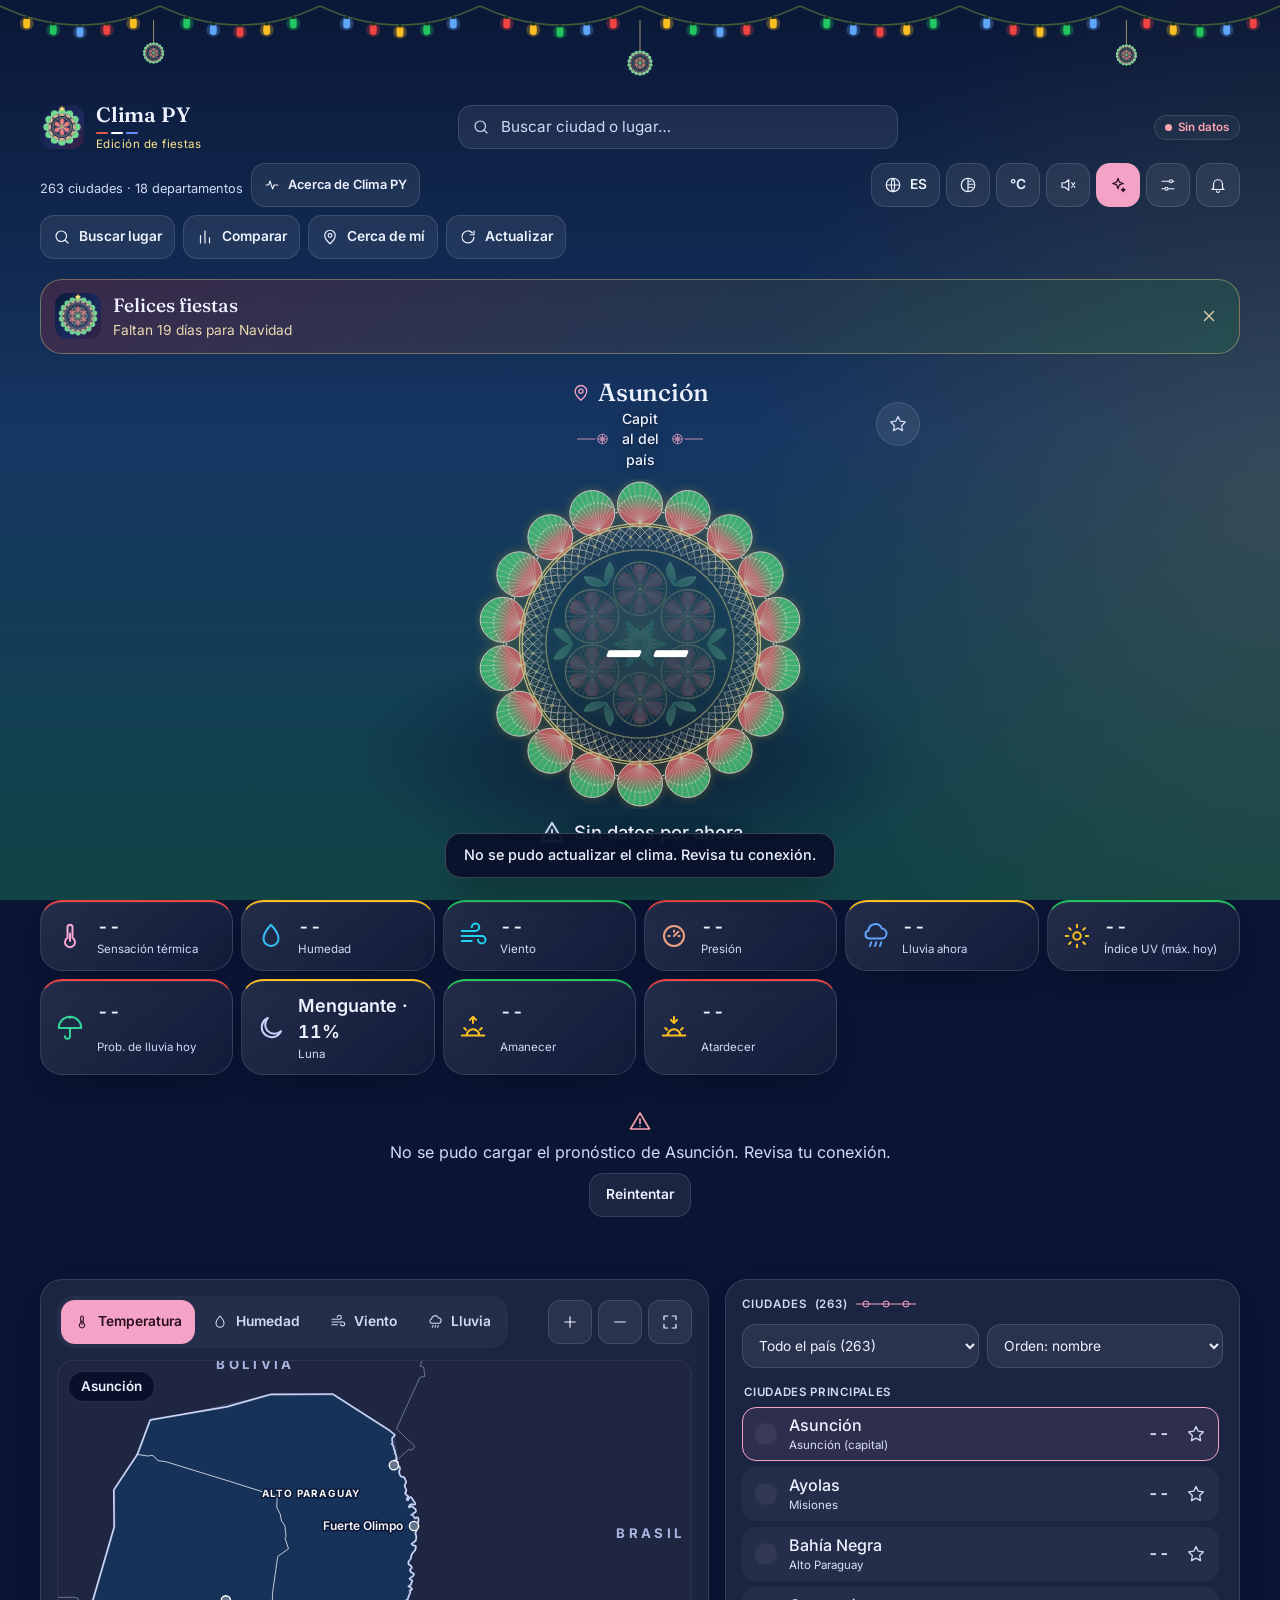
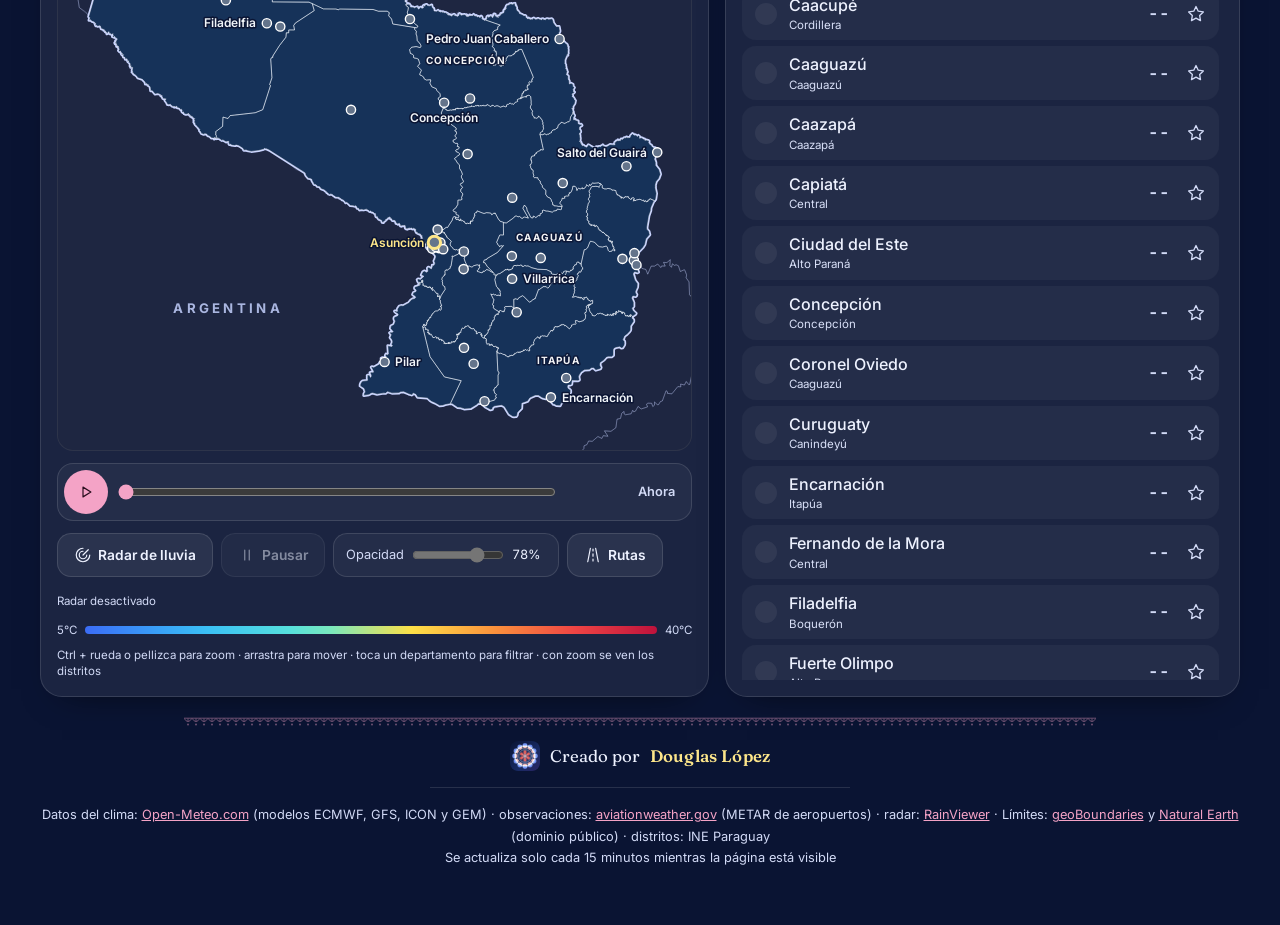
==== commit 9d2fde85: "Identidad paraguaya: índice tereré, colores del país y motivos del ñandutí - Índice tereré (0 a 10) " ====
--- a/index.html
+++ b/index.html
@@ -82,6 +82,7 @@
   <symbol id="i-menu" viewBox="0 0 24 24"><path d="M4 7h16M4 12h16M4 17h16"/></symbol>
   <symbol id="i-paraguas" viewBox="0 0 24 24"><path d="M12 3a9 9 0 0 1 9 9H3a9 9 0 0 1 9-9zM12 3v1M12 12v6.5a2 2 0 0 1-4 0"/></symbol>
   <symbol id="i-reloj" viewBox="0 0 24 24"><path d="M12 3a9 9 0 1 0 0 18a9 9 0 1 0 0-18zM12 7.5V12l3 2"/></symbol>
+  <symbol id="i-guampa" viewBox="0 0 24 24"><path d="M6.5 9h11l-1.3 10.3a2 2 0 0 1-2 1.7H9.8a2 2 0 0 1-2-1.7zM7 13h10"/><path d="M12.5 9.5 15.6 2.6M14.6 2.2l2.2 1" style="stroke:var(--ic-2,currentColor)"/></symbol>
   <symbol id="i-enlace" viewBox="0 0 24 24"><path d="M10 14a4.5 4.5 0 0 0 6.4 0l3-3a4.5 4.5 0 0 0-6.4-6.4l-1.2 1.2M14 10a4.5 4.5 0 0 0-6.4 0l-3 3a4.5 4.5 0 0 0 6.4 6.4l1.2-1.2"/></symbol>
   <symbol id="i-dia" viewBox="0 0 24 24"><path d="M12 8a4 4 0 1 0 0 8a4 4 0 1 0 0-8zM12 2v2M12 20v2M4.9 4.9l1.4 1.4M17.7 17.7l1.4 1.4M2 12h2M20 12h2M4.9 19.1l1.4-1.4M17.7 6.3l1.4-1.4"/></symbol>
   <symbol id="i-noche" viewBox="0 0 24 24"><path d="M20 14.5A8 8 0 1 1 9.5 4a6.5 6.5 0 0 0 10.5 10.5z"/></symbol>
--- a/css/estilos.css
+++ b/css/estilos.css
@@ -31,7 +31,9 @@
   color-scheme: dark;
   /* --- Página --- */
   --fondo-html: #0a1433;
-  --fondo-1: #0a1433; --fondo-2: #172a63; --fondo-3: #2b2463;      /* degradado de la noche azul */
+  --fondo-1: #0a1433; --fondo-2: #14305c; --fondo-3: #0f3a33;      /* noche azul que baja al verde oscuro del monte (antes terminaba en violeta) */
+  /* --- Colores del país: rosa del lapacho, verde del monte, tierra colorada (acentos y detalles chicos) --- */
+  --lapacho: #f4a3c6; --monte: #5fd08a; --tierra: #f0916f;
   --tinte-cielo: 16%;                                             /* cuánto tiñe el clima real al fondo (siempre oscuro: el texto no pierde contraste) */
   --cielo-canvas-opacidad: 0.8;
   --halo: rgba(244, 163, 198, 0.16);                              /* resplandor lapacho detrás del contenido */
@@ -53,7 +55,7 @@
   --tarjeta-sombra: inset 0 1px 0 rgba(255, 255, 255, 0.08), 0 14px 34px -22px rgba(0, 0, 0, 0.75);
   --ahora-fondo: linear-gradient(180deg, rgba(244, 163, 198, 0.24), rgba(244, 163, 198, 0.07)); --ahora-borde: rgba(244, 163, 198, 0.65); --ahora-texto: #ffe6f0;
   /* un color por dato (íconos de las tarjetas) */
-  --c-sens: #f9a8d4; --c-hum: #38bdf8; --c-vie: #22d3ee; --c-pre: #d8b4fe; --c-llu: #60a5fa; --c-uv: #fbbf24; --c-par: #34d399; --c-vis: #a5b4fc; --c-luna: #e2e8f0; --c-aire: #86efac;
+  --c-sens: #f9a8d4; --c-hum: #38bdf8; --c-vie: #22d3ee; --c-pre: #f0a184; --c-llu: #60a5fa; --c-uv: #fbbf24; --c-par: #34d399; --c-vis: #a5b4fc; --c-luna: #e2e8f0; --c-aire: #86efac;
   --acento: #f4a3c6;                                              /* rosa lapacho */
   --acento-texto: #2a0f1f;
   --celeste: #93c5fd;
@@ -71,6 +73,7 @@
   --c-tormenta: #c4b5fd; --c-granizo: #bae6fd; --c-frio: #bae6fd; --c-calor: #fca5a5; --c-viento: #a5f3fc; --c-dato: #93c5fd;
   /* --- Ñandutí (marca de agua, separadores, carga) --- */
   --nanduti: #c7d2fe; --nanduti-opacidad: 0.16;
+  --puntilla: rgba(244, 163, 198, 0.42);                          /* encaje del ñandutí bajo los títulos de las cajas */
   /* --- Cuadros flotantes, barra inferior y panel --- */
   --flotante-fondo: rgba(9, 16, 42, 0.94); --nav-fondo: rgba(9, 16, 42, 0.82); --dialogo-fondo: #111a3d; --velo: rgba(4, 8, 22, 0.62);
   --mapa-fondo: rgba(5, 10, 32, 0.45);
@@ -110,8 +113,9 @@
 
 :root[data-tema=claro] {
   color-scheme: light;
-  --fondo-html: #eef3ff;
-  --fondo-1: #eef3ff; --fondo-2: #fff8f1; --fondo-3: #fdeef4;
+  --fondo-html: #edf3fb;
+  --fondo-1: #edf3fb; --fondo-2: #fbf3e8; --fondo-3: #e8f3ea;      /* cielo claro, tierra cálida y verde del monte */
+  --lapacho: #a8306d; --monte: #1d7a45; --tierra: #b0442b;
   --tinte-cielo: 0%;
   --cielo-canvas-opacidad: 0.35;
   --halo: rgba(190, 58, 124, 0.08);
@@ -127,7 +131,7 @@
   --nd-op: 0.6; --nd-brillo: transparent; --temp-sombra: rgba(255, 255, 255, 0.9); --pill-portada: rgba(255, 255, 255, 0.85); --velo-portada: rgba(255, 255, 255, 0.7);
   --tarjeta-fondo: #ffffff; --tarjeta-sombra: 0 6px 16px -10px rgba(11, 42, 111, 0.35);
   --ahora-fondo: rgba(0, 56, 168, 0.07); --ahora-borde: rgba(0, 56, 168, 0.45); --ahora-texto: #0038a8;
-  --c-sens: #be185d; --c-hum: #0369a1; --c-vie: #0e7490; --c-pre: #7e22ce; --c-llu: #1d4ed8; --c-uv: #b45309; --c-par: #047857; --c-vis: #4338ca; --c-luna: #475569; --c-aire: #15803d;
+  --c-sens: #be185d; --c-hum: #0369a1; --c-vie: #0e7490; --c-pre: #b0442b; --c-llu: #1d4ed8; --c-uv: #b45309; --c-par: #047857; --c-vis: #4338ca; --c-luna: #475569; --c-aire: #15803d;
   --acento: #a8306d;                                              /* lapacho oscuro (algo más que #be3a7c de la guía, para AA en los enlaces) */
   --acento-texto: #ffffff;
   --celeste: #1d4ed8;
@@ -140,6 +144,7 @@
   --c-sol: #b45309; --c-luna: #4f46e5; --c-nube: #475569; --c-niebla: #475569; --c-llovizna: #0369a1; --c-lluvia: #0369a1;
   --c-tormenta: #6d28d9; --c-granizo: #0369a1; --c-frio: #0369a1; --c-calor: #b91c1c; --c-viento: #0e7490; --c-dato: #1d4ed8;
   --nanduti: #0038a8; --nanduti-opacidad: 0.10;
+  --puntilla: rgba(168, 48, 109, 0.35);
   --flotante-fondo: rgba(255, 255, 255, 0.97); --nav-fondo: rgba(255, 255, 255, 0.94); --dialogo-fondo: #ffffff; --velo: rgba(20, 33, 61, 0.45);
   --mapa-fondo: #e6edfb;
   --esq-base: rgba(11, 42, 111, 0.06); --esq-brillo: rgba(11, 42, 111, 0.14);
@@ -314,7 +319,11 @@
 .dep-nombre { display: flex; align-items: center; justify-content: center; gap: 10px; max-width: 100%; color: var(--texto); font-size: 0.88rem; font-weight: 500;
   position: relative; z-index: 1; text-shadow: 0 1px 2px var(--temp-sombra), 0 0 12px var(--temp-sombra); }
 .dep-nombre span { min-width: 0; text-align: center; }
-.dep-nombre::before, .dep-nombre::after { content: ""; flex: 0 0 22px; height: 1px; background: currentColor; opacity: 0.55; }
+/* a los lados del departamento: un hilo que termina en una roseta chica de ñandutí (la de la derecha, espejada) */
+.dep-nombre::before, .dep-nombre::after { content: ""; flex: 0 0 32px; height: 12px; background: var(--lapacho); opacity: 0.8;
+  -webkit-mask: url("data:image/svg+xml,%3Csvg%20xmlns='http://www.w3.org/2000/svg'%20viewBox='0%200%2032%2012'%3E%3Cg%20fill='none'%20stroke='%23000'%20stroke-width='1'%3E%3Cpath%20d='M0%206H18.5'/%3E%3Ccircle%20cx='25.5'%20cy='6'%20r='4.8'/%3E%3Ccircle%20cx='25.5'%20cy='6'%20r='1.8'/%3E%3Cpath%20d='M25.5%201.2v9.6M20.7%206h9.6M22.1%202.6l6.8%206.8M28.9%202.6l-6.8%206.8'/%3E%3C/g%3E%3C/svg%3E") center / contain no-repeat;
+          mask: url("data:image/svg+xml,%3Csvg%20xmlns='http://www.w3.org/2000/svg'%20viewBox='0%200%2032%2012'%3E%3Cg%20fill='none'%20stroke='%23000'%20stroke-width='1'%3E%3Cpath%20d='M0%206H18.5'/%3E%3Ccircle%20cx='25.5'%20cy='6'%20r='4.8'/%3E%3Ccircle%20cx='25.5'%20cy='6'%20r='1.8'/%3E%3Cpath%20d='M25.5%201.2v9.6M20.7%206h9.6M22.1%202.6l6.8%206.8M28.9%202.6l-6.8%206.8'/%3E%3C/g%3E%3C/svg%3E") center / contain no-repeat; }
+.dep-nombre::after { transform: scaleX(-1); }
 .btn-redondo { display: inline-grid; place-items: center; width: 44px; height: 44px; padding: 0; border-radius: 50%; border: 1px solid var(--borde); background: var(--vidrio); color: var(--texto); }
 .btn-redondo:hover { background: var(--vidrio-hover); border-color: var(--borde-fuerte); }
 .btn-redondo .ic { width: 20px; height: 20px; }
@@ -412,6 +421,14 @@
 .dato[data-c=presion] { --c: var(--c-pre); } .dato[data-c=lluvia] { --c: var(--c-llu); } .dato[data-c=uv] { --c: var(--c-uv); }
 .dato[data-c=paraguas] { --c: var(--c-par); } .dato[data-c=ojo] { --c: var(--c-vis); } .dato[data-c=luna] { --c: var(--c-luna); }
 .dato[data-c=hoja] { --c: var(--c-aire); } .dato[data-c=amanecer], .dato[data-c=atardecer] { --c: var(--c-uv); }
+/* índice tereré: tarjeta ancha con la guampa, la nota (0 a 10), la frase y una barra de 10 tramos en verde yerba */
+.dato.dato-terere { grid-column: 1 / -1; grid-template-columns: auto minmax(0, 1fr); grid-template-areas: "ic txt" "ic barra"; row-gap: 8px; align-items: center; }
+.dato[data-c=guampa] { --c: var(--monte); --ic-2: var(--tierra); }
+.terere-texto { grid-area: txt; display: flex; flex-direction: column; gap: 1px; min-width: 0; }
+.dato .terere-texto b span { font-weight: 500; font-size: 0.95rem; }
+.terere-barra { grid-area: barra; display: grid; grid-template-columns: repeat(10, minmax(0, 1fr)); gap: 3px; }
+.terere-barra i { height: 6px; border-radius: 3px; background: var(--borde); }
+.terere-barra i.on { background: var(--monte); }
 .dato.dato-sol > .sol-lado { width: auto; height: auto; grid-area: auto; }   /* que no le apliquen el tamaño del ícono de las demás tarjetas */
 .dato-sol { grid-column: 1 / -1; display: flex; align-items: center; justify-content: space-between; gap: var(--e-2); }
 .sol-lado { display: flex; flex-direction: column; align-items: center; gap: 1px; text-align: center; min-width: 6.5em; }
@@ -431,7 +448,12 @@
 }
 /* cajas del pronóstico */
 .pronostico-caja { background: var(--tarjeta-fondo); border: 1px solid var(--borde); border-radius: var(--r-xl); padding: var(--e-3) var(--e-4) var(--e-4); box-shadow: var(--tarjeta-sombra); min-width: 0; }
-.caja-titulo { display: flex; align-items: center; justify-content: space-between; flex-wrap: wrap; gap: var(--e-2); margin-bottom: var(--e-3); }
+.caja-titulo { display: flex; align-items: center; justify-content: space-between; flex-wrap: wrap; gap: var(--e-2); margin-bottom: var(--e-3);
+  position: relative; padding-bottom: 14px; }
+/* «puntilla»: el borde de encaje del ñandutí (festones con piquitos), bajo el título de cada caja y arriba del pie */
+.caja-titulo::after, footer::before { content: ""; position: absolute; left: 0; right: 0; bottom: 0; height: 9px; background: var(--puntilla); pointer-events: none;
+  -webkit-mask: url("data:image/svg+xml,%3Csvg%20xmlns='http://www.w3.org/2000/svg'%20viewBox='0%200%2016%209'%3E%3Cg%20fill='none'%20stroke='%23000'%20stroke-width='1'%3E%3Cpath%20d='M0%201.2H16M0%201.2Q4%208%208%201.2Q12%208%2016%201.2M4%201.2v3.4M12%201.2v3.4'/%3E%3C/g%3E%3Ccircle%20cx='4'%20cy='7.6'%20r='1'/%3E%3Ccircle%20cx='12'%20cy='7.6'%20r='1'/%3E%3C/svg%3E") left center / 16px 9px repeat-x;
+          mask: url("data:image/svg+xml,%3Csvg%20xmlns='http://www.w3.org/2000/svg'%20viewBox='0%200%2016%209'%3E%3Cg%20fill='none'%20stroke='%23000'%20stroke-width='1'%3E%3Cpath%20d='M0%201.2H16M0%201.2Q4%208%208%201.2Q12%208%2016%201.2M4%201.2v3.4M12%201.2v3.4'/%3E%3C/g%3E%3Ccircle%20cx='4'%20cy='7.6'%20r='1'/%3E%3Ccircle%20cx='12'%20cy='7.6'%20r='1'/%3E%3C/svg%3E") left center / 16px 9px repeat-x; }
 .caja-titulo h4 { display: inline-flex; align-items: center; gap: 8px; font-size: 1rem; font-weight: 600; color: var(--texto); }
 .caja-titulo h4 .ic { width: 20px; height: 20px; color: var(--acento); }
 .pestanas { display: grid; grid-template-columns: repeat(2, minmax(0, max-content)); gap: 6px; }
@@ -614,7 +636,8 @@
 #aviso { position: fixed; left: 50%; bottom: 22px; transform: translateX(-50%); z-index: 60; display: none; max-width: min(92vw, 520px); text-align: center;
   background: var(--flotante-fondo); color: var(--texto); border: 1px solid var(--borde-fuerte); padding: 11px 18px; border-radius: var(--r); font-size: 0.9rem; font-weight: 500;
   box-shadow: var(--sombra-flotante); }
-footer { color: var(--suave); font-size: var(--t-chico); text-align: center; line-height: 1.7; padding: var(--e-2) 0 var(--e-6); }
+footer { position: relative; color: var(--suave); font-size: var(--t-chico); text-align: center; line-height: 1.7; padding: var(--e-6) 0 var(--e-6); }
+footer::before { top: 0; bottom: auto; left: 12%; right: 12%; }
 /* firma del creador: el ñandutí y el nombre en la tipografía de los títulos, separada de los créditos de datos por una línea fina */
 .firma { display: flex; align-items: center; justify-content: center; flex-wrap: wrap; gap: 4px 10px; margin: 0 auto var(--e-4); padding-bottom: var(--e-4);
   max-width: 420px; border-bottom: 1px solid var(--borde); font-family: var(--fuente-titulo); font-size: 1.05rem; color: var(--texto); }
